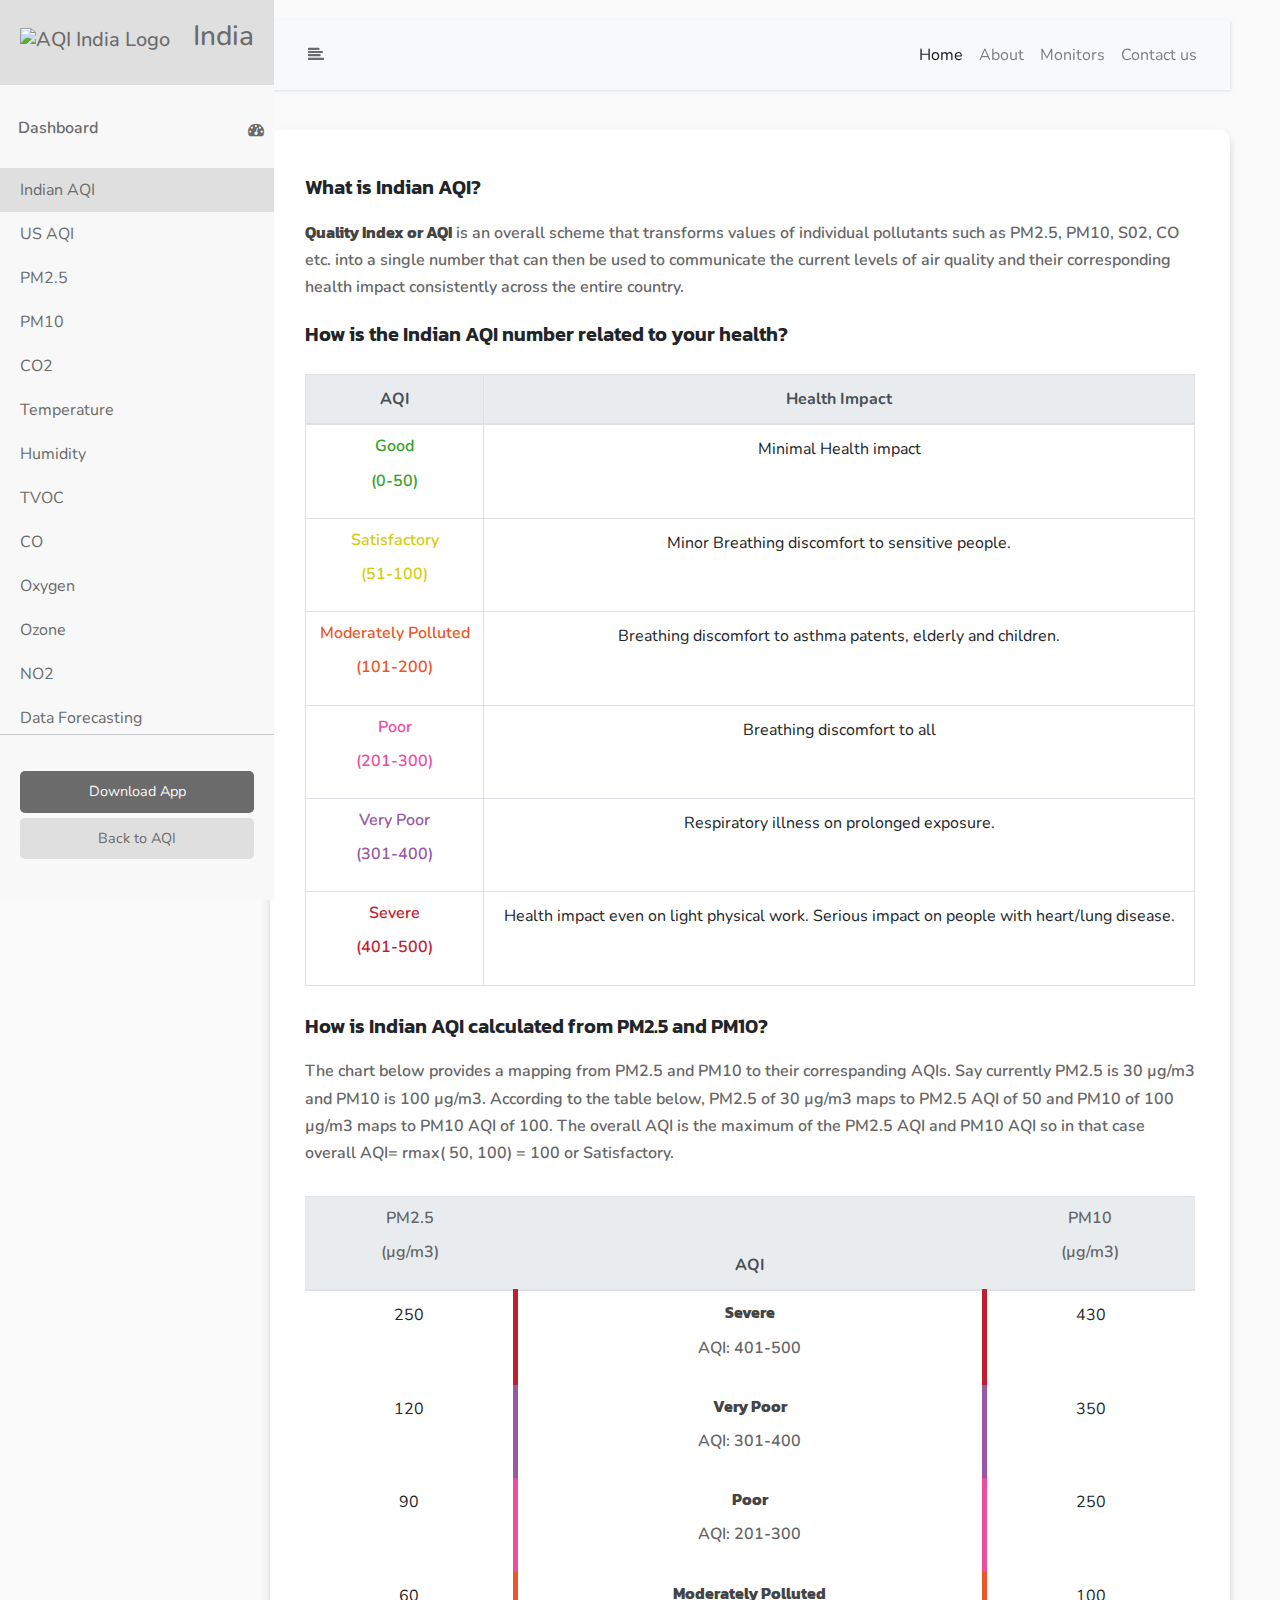
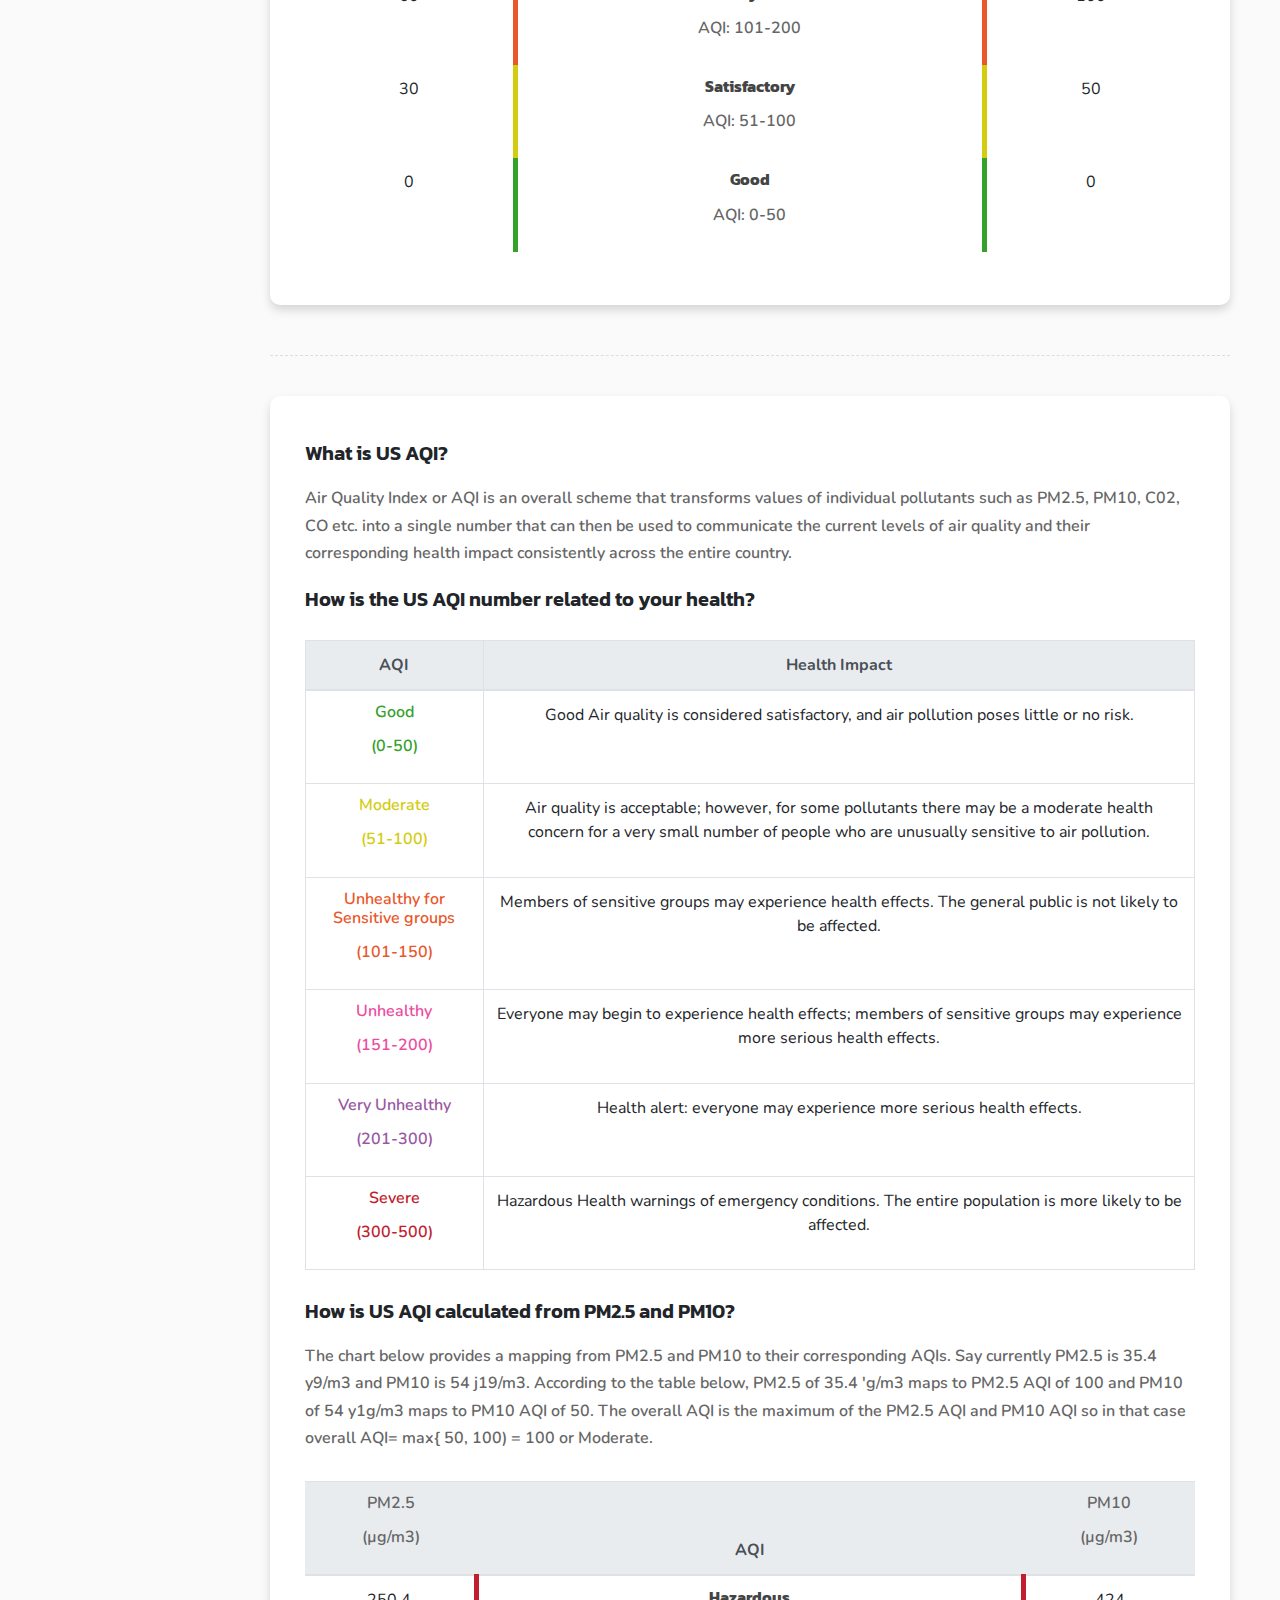
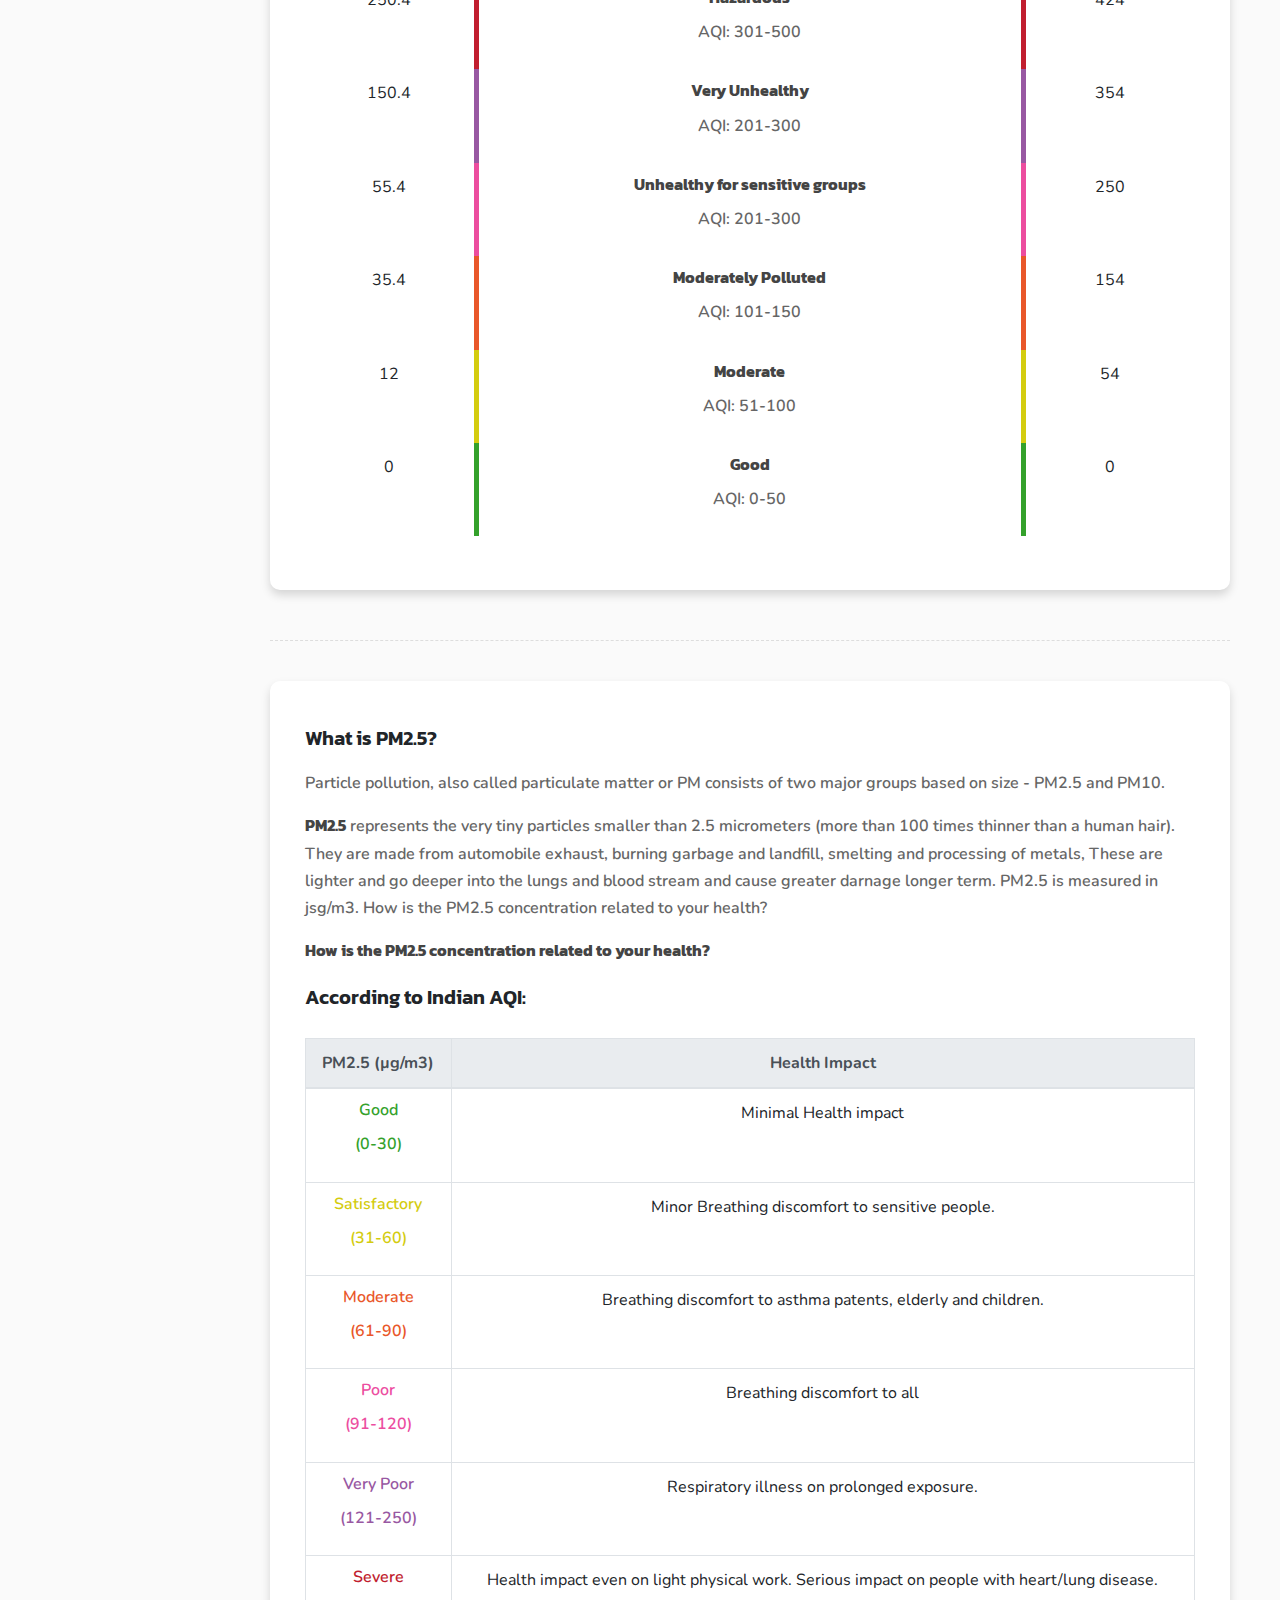
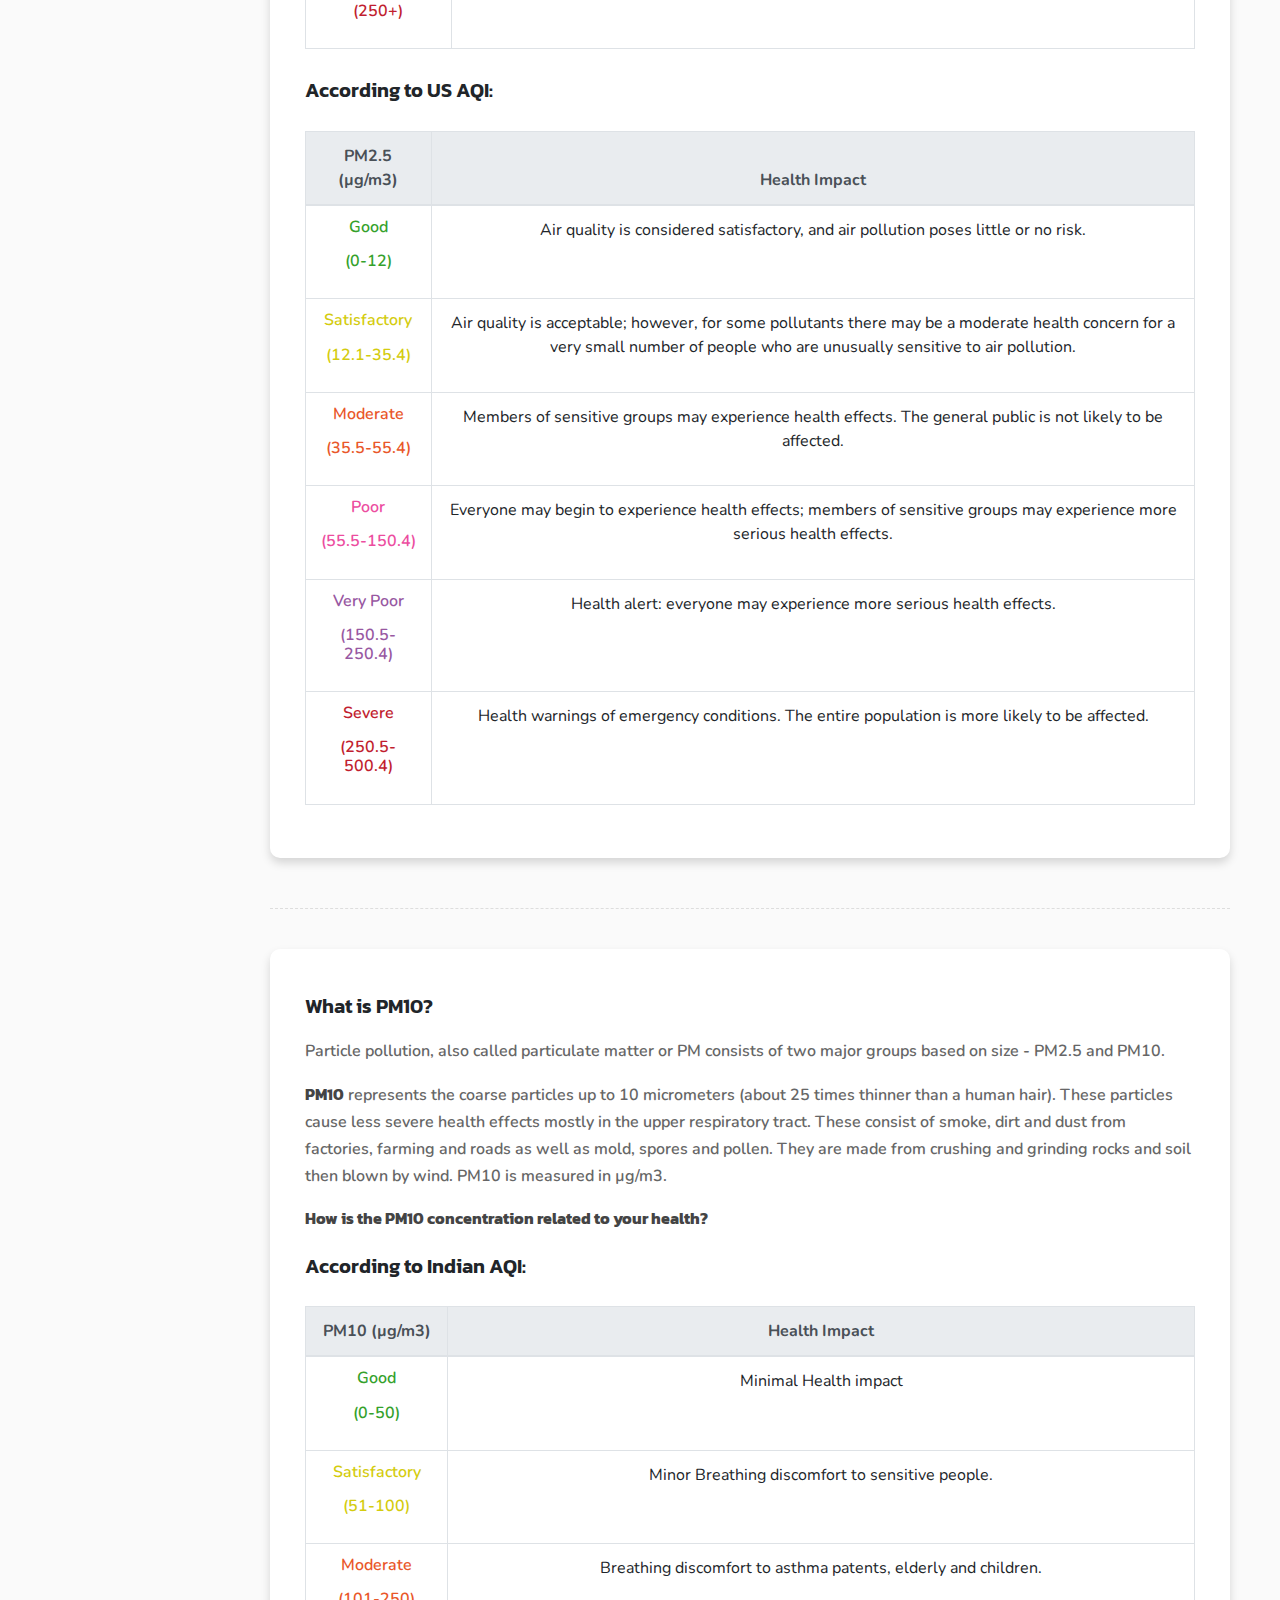
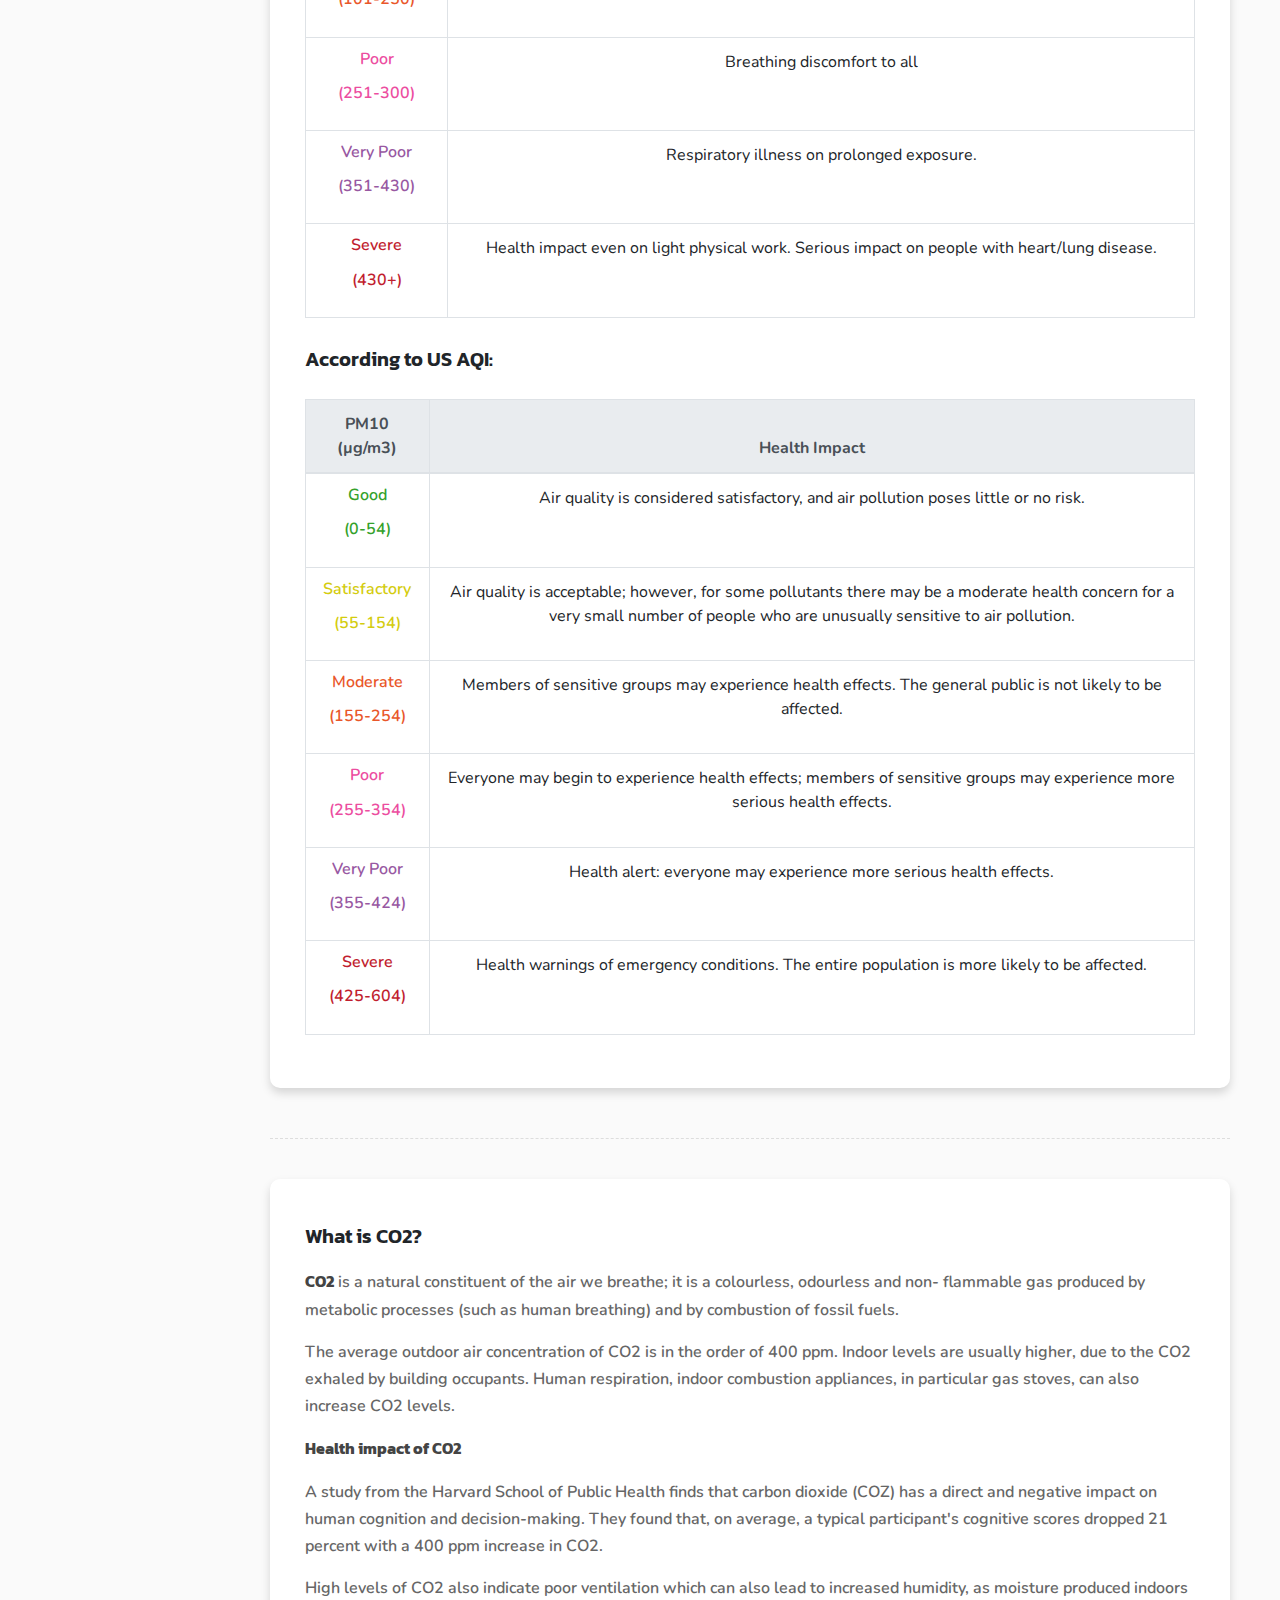
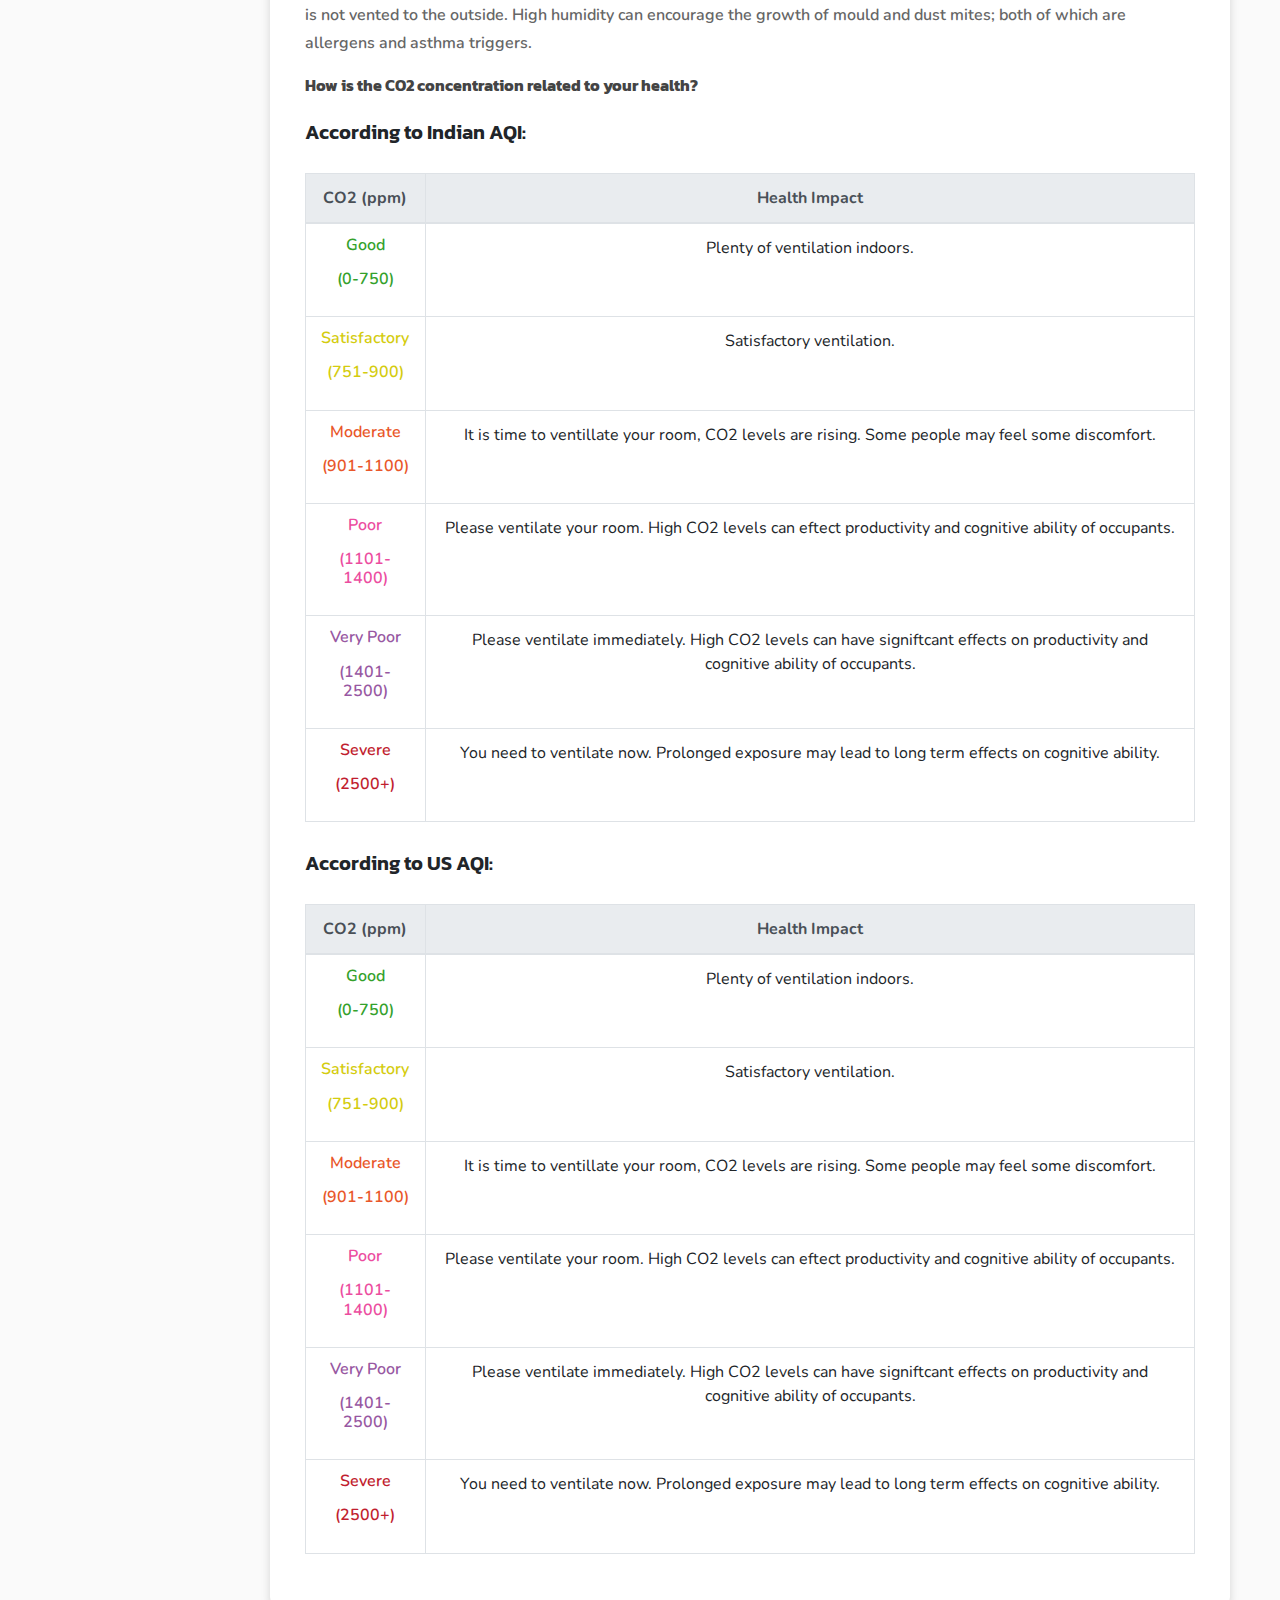
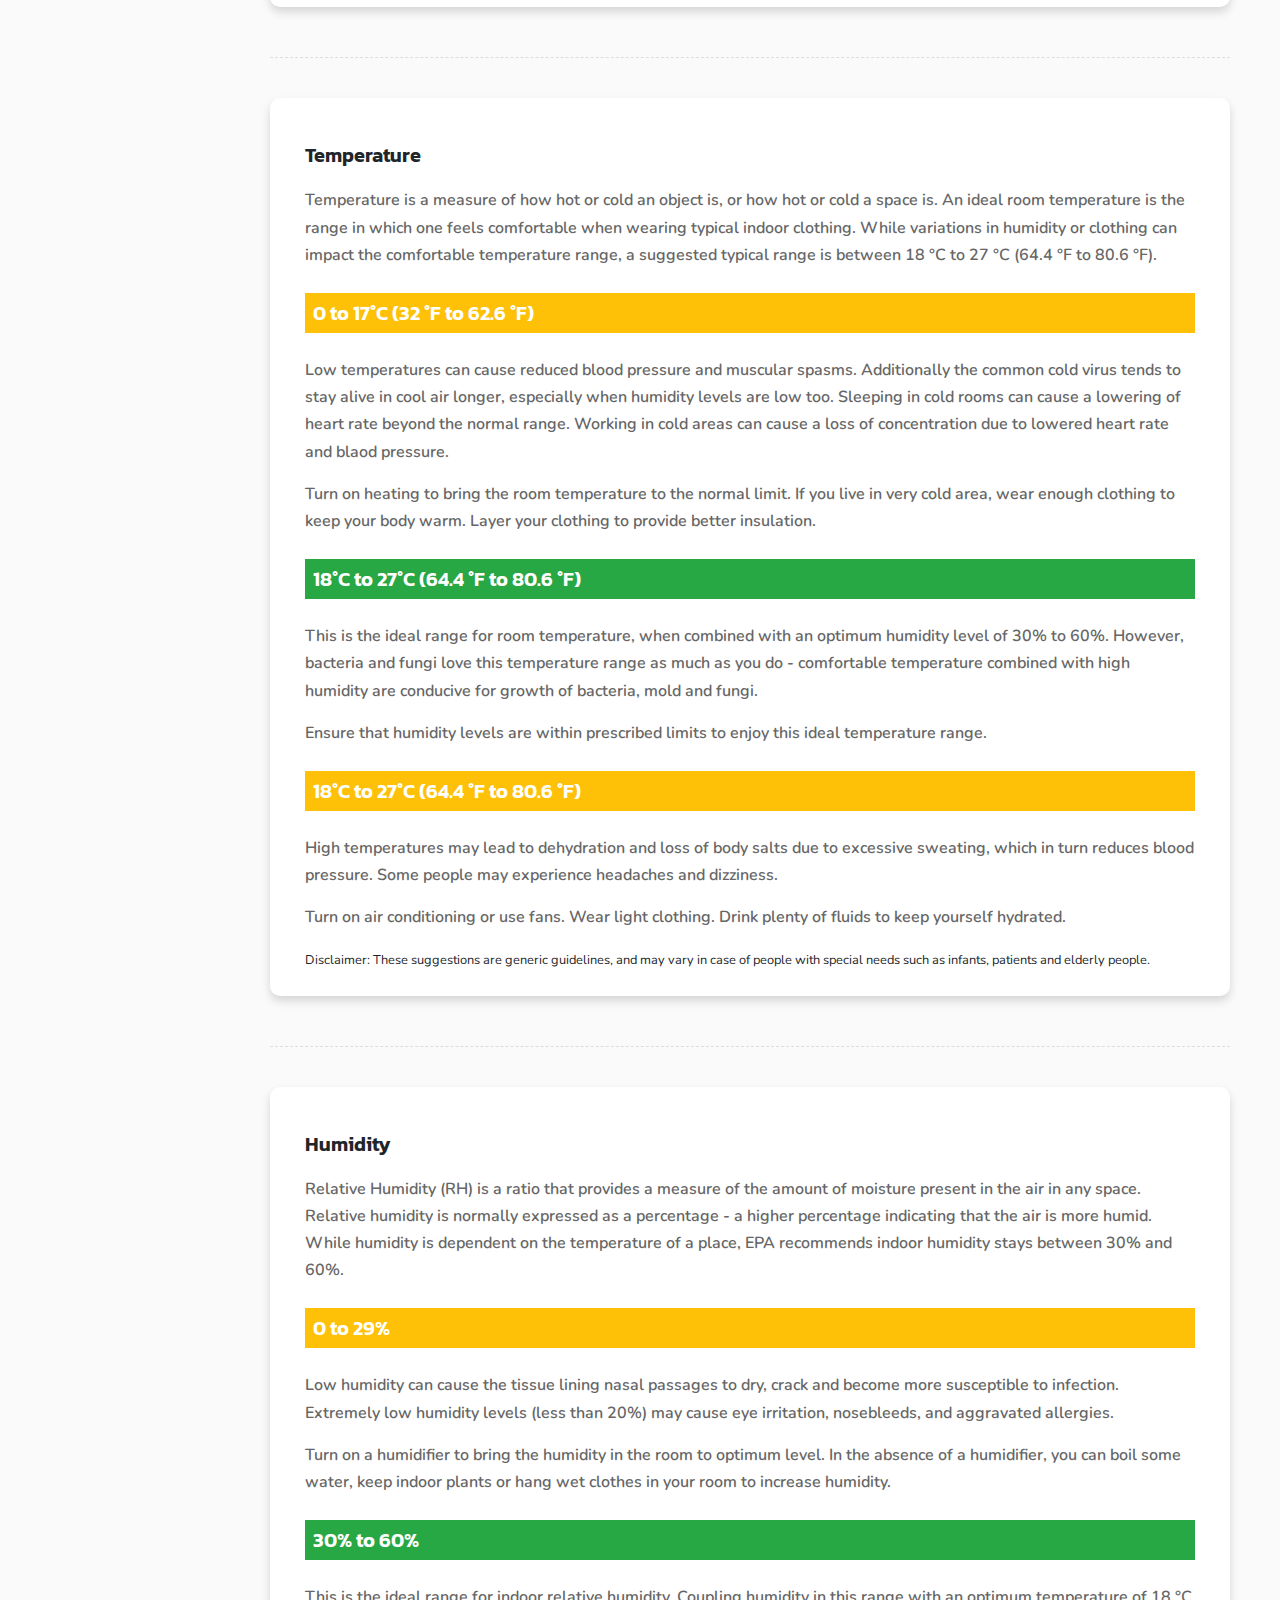
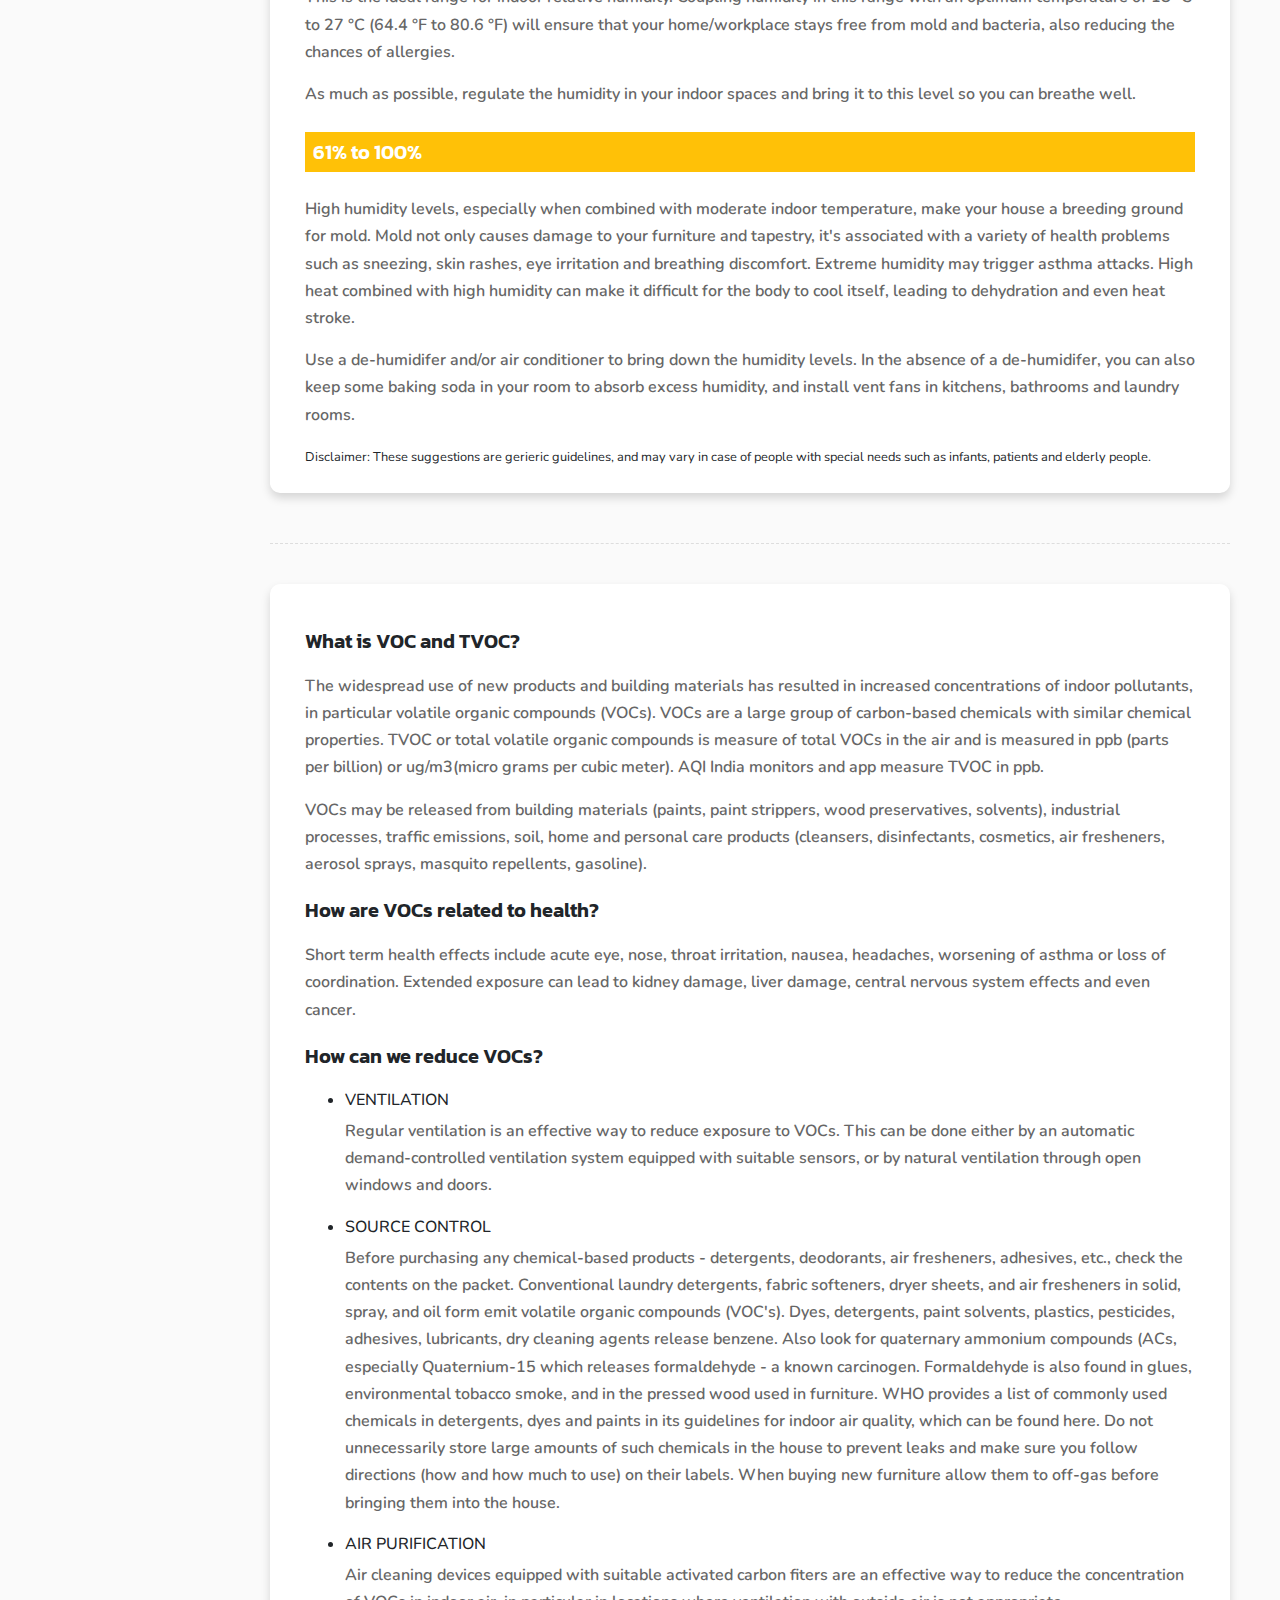
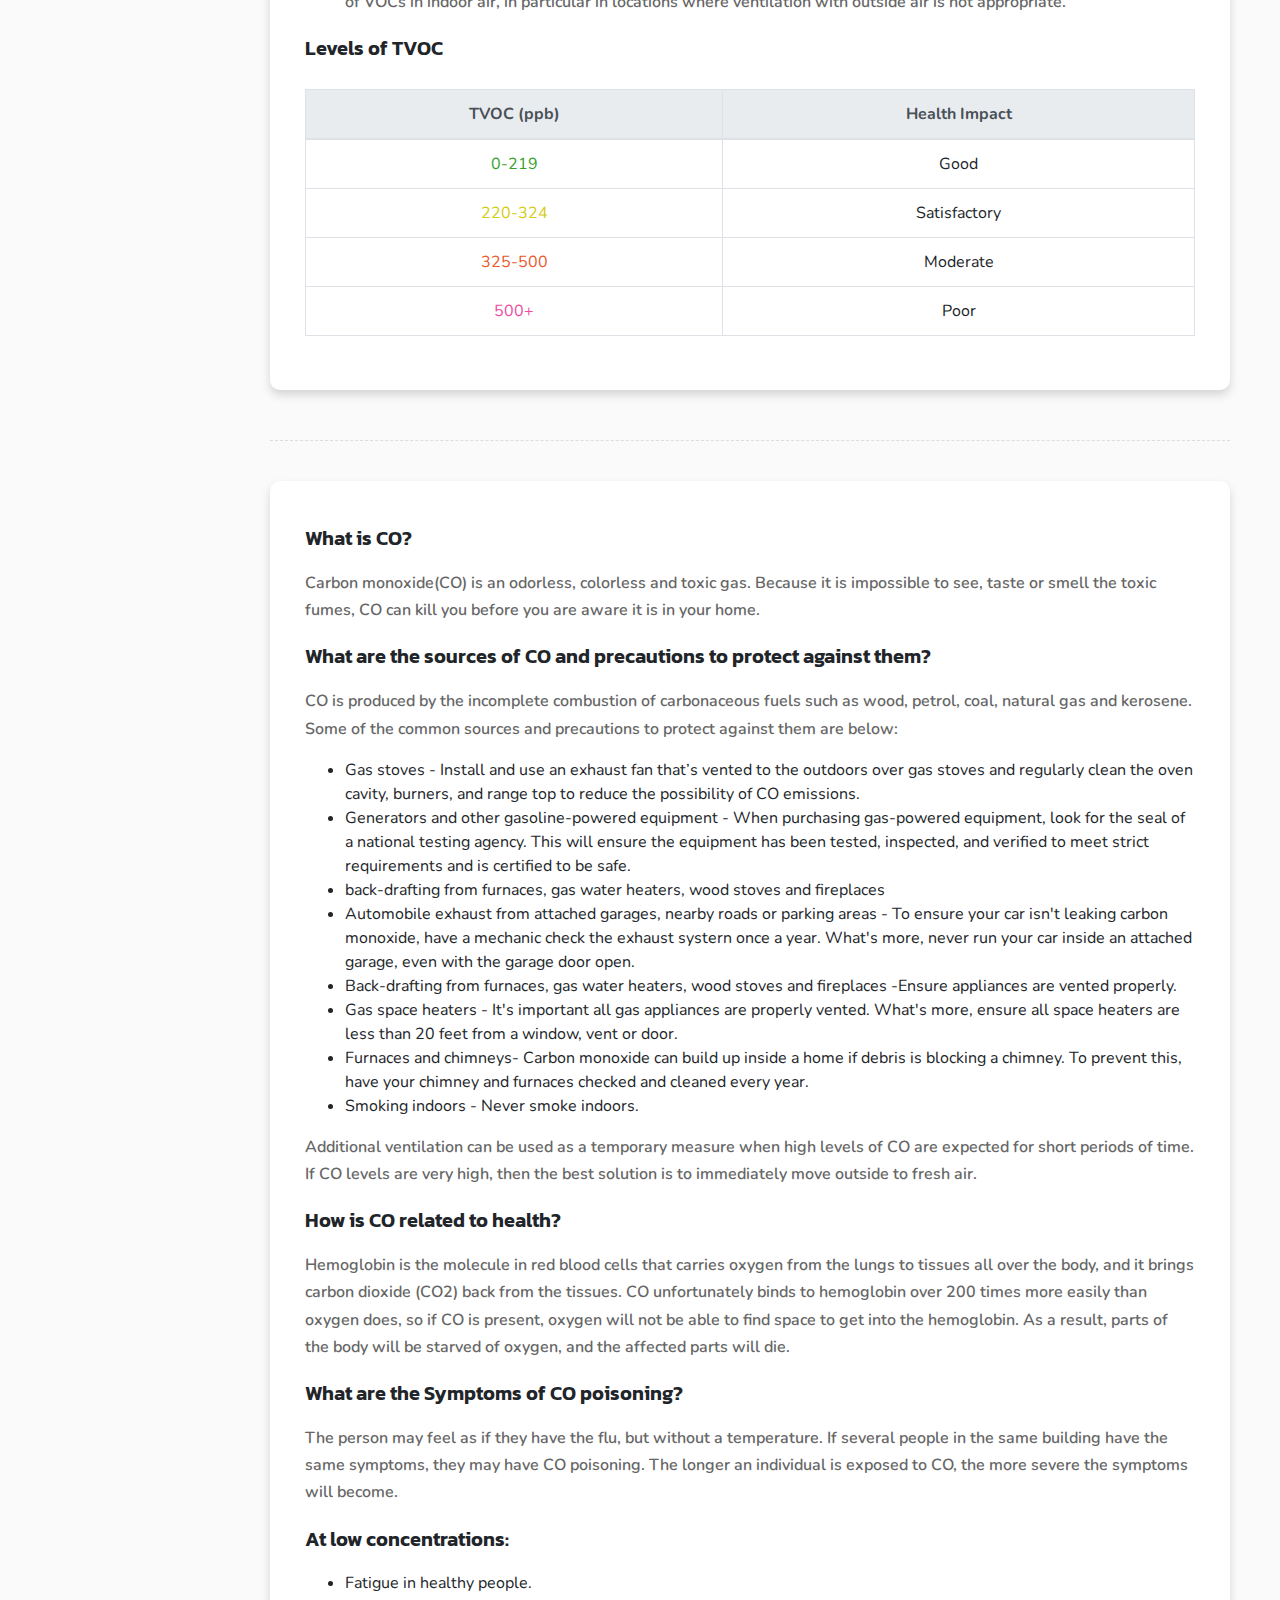
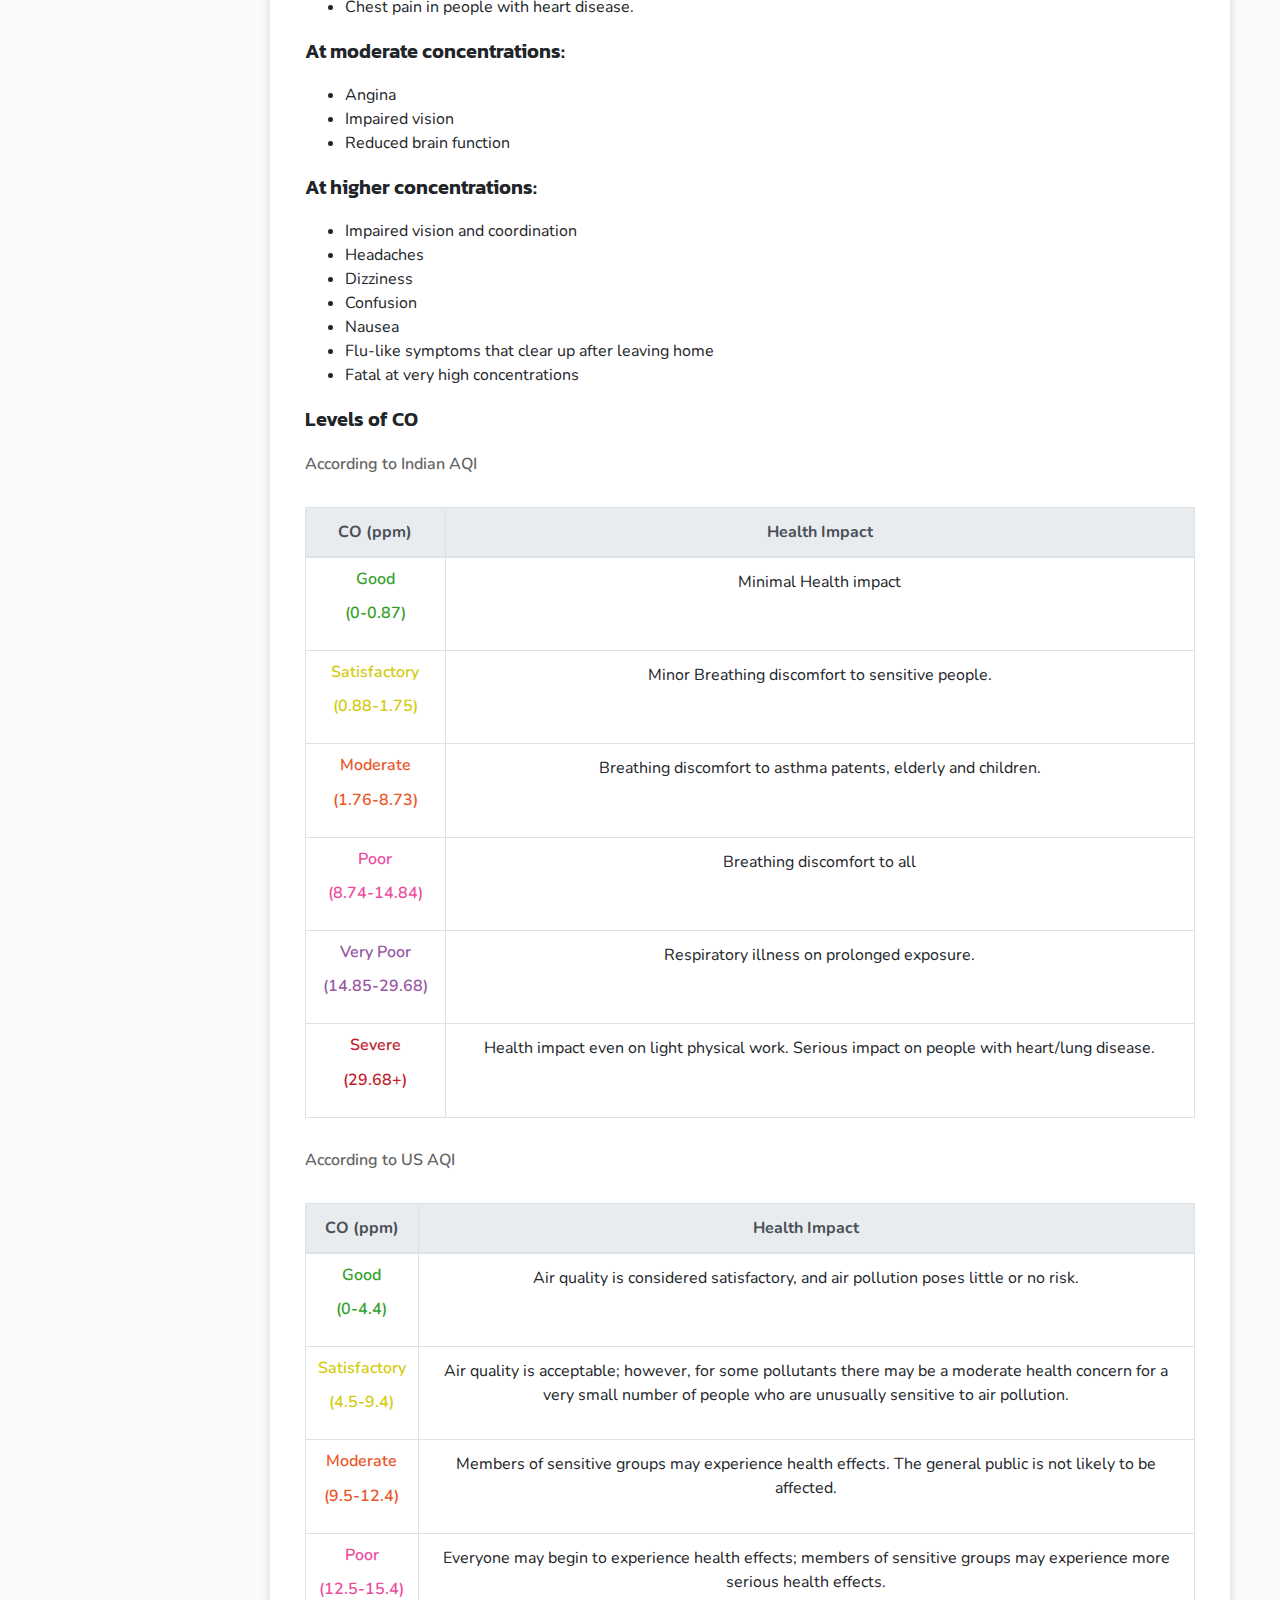
==== aqi-india-parameter-ranges/index.html @ 3028c1aa "no message" ====
<!DOCTYPE html>
<html lang="en">
  <head>
    <meta charset="UTF-8" />
    <meta name="viewport" content="width=device-width, initial-scale=1.0" />
    <meta http-equiv="X-UA-Compatible" content="IE=edge" />
    <link rel="Company favicon" href="favicon.ico" type="image/x-icon" />
    <title>AQI India</title>

    <!-- bootstrap css -->
    <link
      rel="stylesheet"
      href="https://stackpath.bootstrapcdn.com/bootstrap/4.4.1/css/bootstrap.min.css"
      integrity="sha384-Vkoo8x4CGsO3+Hhxv8T/Q5PaXtkKtu6ug5TOeNV6gBiFeWPGFN9MuhOf23Q9Ifjh"
      crossorigin="anonymous"
    />
    <link
      rel="stylesheet"
      href="https://cdnjs.cloudflare.com/ajax/libs/font-awesome/4.7.0/css/font-awesome.min.css"
    />
    <link rel="stylesheet" href="assets/sass/style.css" />
  </head>

  <body>
    <section id="global" class="pusher">
      <div class="wrapper">
        <!-- Sidebar  -->

        <div class="sidebar-main">
          <nav id="sidebar">
            <div class="sidebar-header">
              <h3>
                <a class="navbar-brand" href="https://www.aqi.in/">
                  <img
                    src="https://www.aqi.in/assets/images/aqi-logo.png"
                    title="AQI India Logo"
                    alt="AQI India Logo"
                    width="63px"
                  />
                </a>
                India
                <a href="javascript:void(0)" id="hideShow"
                  ><i class="fa fa-chevron-circle-left" aria-hidden="true"></i
                ></a>
              </h3>
            </div>

            <ul class="list-unstyled components" id="scroll">
              <p>
                &nbsp; Dashboard
                <i class="fa fa-tachometer" aria-hidden="true" id="blink"></i>
              </p>
              <li class="active"><a href="#indian-aqi">Indian AQI</a></li>
              <li><a href="#us-aqi">US AQI</a></li>
              <li><a href="#pm2-5">PM2.5</a></li>
              <li><a href="#pm10">PM10</a></li>
              <li><a href="#co2">CO2</a></li>
              <li><a href="#temperature">Temperature</a></li>
              <li><a href="#humidity">Humidity</a></li>
              <li><a href="#tvoc">TVOC</a></li>
              <li><a href="#co">CO</a></li>
              <li><a href="#oxygen">Oxygen</a></li>
              <li><a href="#ozone">Ozone</a></li>
              <li><a href="#no2">NO2</a></li>
              <li><a href="#forecasting">Data Forecasting</a></li>
            </ul>

            <ul class="list-unstyled CTAs">
              <li>
                <a href="https://pranaair.com" class="download">Download App</a>
              </li>
              <li>
                <a href="https://aqi.in" class="article">Back to AQI</a>
              </li>
            </ul>
          </nav>
        </div>

        <!-- Page Content  -->
        <div id="content">
          <nav class="navbar navbar-expand-lg navbar-light bg-light">
            <div class="container-fluid">
              <button
                type="button"
                id="sidebarCollapse"
                class="btn text-sidebar bg-turbo-yellow"
              >
                <i class="fa fa-align-left"></i>
                <span></span>
              </button>
              <button
                class="btn btn-dark d-inline-block d-lg-none ml-auto"
                type="button"
                data-toggle="collapse"
                data-target="#navbarSupportedContent"
                aria-controls="navbarSupportedContent"
                aria-expanded="false"
                aria-label="Toggle navigation"
              >
                <i class="fa fa-align-justify"></i>
              </button>

              <div class="collapse navbar-collapse" id="navbarSupportedContent">
                <ul class="nav navbar-nav ml-auto">
                  <li class="nav-item active">
                    <a class="nav-link" href="#">Home</a>
                  </li>
                  <li class="nav-item">
                    <a class="nav-link" href="#">About</a>
                  </li>
                  <li class="nav-item">
                    <a class="nav-link" href="#">Monitors</a>
                  </li>
                  <li class="nav-item">
                    <a class="nav-link" href="#">Contact us</a>
                  </li>
                </ul>
              </div>
            </div>
          </nav>
          <!-- Indian AQI -->
          <div class="line" id="indian-aqi"></div>
          <div class="indian-aqi">
            <h5>What is Indian AQI?</h5>
            <p>
              <strong>Quality Index or AQI</strong> is an overall scheme that
              transforms values of individual pollutants such as PM2.5, PM10,
              S02, CO etc. into a single number that can then be used to
              communicate the current levels of air quality and their
              corresponding health impact consistently across the entire
              country.
            </p>
            <h5>How is the Indian AQI number related to your health?</h5>
            <div class="table-responsive-md" id="aqi-table-IN">
              <table class="table table-bordered table-hover text-center">
                <thead class="thead-light">
                  <tr>
                    <th scope="col">AQI</th>
                    <th scope="col">Health Impact</th>
                  </tr>
                </thead>
                <tbody>
                  <tr>
                    <td>
                      <p>Good</p>
                      <p>(0-50)</p>
                    </td>
                    <td>Minimal Health impact</td>
                  </tr>
                  <tr>
                    <td>
                      <p>Satisfactory</p>
                      <p>(51-100)</p>
                    </td>
                    <td>Minor Breathing discomfort to sensitive people.</td>
                  </tr>
                  <tr>
                    <td>
                      <p>Moderately Polluted</p>
                      <p>(101-200)</p>
                    </td>
                    <td>
                      Breathing discomfort to asthma patents, elderly and
                      children.
                    </td>
                  </tr>
                  <tr>
                    <td>
                      <p>Poor</p>
                      <p>(201-300)</p>
                    </td>
                    <td>Breathing discomfort to all</td>
                  </tr>
                  <tr>
                    <td>
                      <p>Very Poor</p>
                      <p>(301-400)</p>
                    </td>
                    <td>Respiratory illness on prolonged exposure.</td>
                  </tr>
                  <tr>
                    <td>
                      <p>Severe</p>
                      <p>(401-500)</p>
                    </td>
                    <td>
                      Health impact even on light physical work. Serious impact
                      on people with heart/lung disease.
                    </td>
                  </tr>
                </tbody>
              </table>
              <!-- closing table wrapper -->
            </div>

            <h5>How is Indian AQI calculated from PM2.5 and PM10?</h5>
            <p>
              The chart below provides a mapping from PM2.5 and PM10 to their
              correspanding AQIs. Say currently PM2.5 is 30 µg/m3 and PM10 is
              100 µg/m3. According to the table below, PM2.5 of 30 µg/m3 maps to
              PM2.5 AQI of 50 and PM10 of 100 µg/m3 maps to PM10 AQI of 100. The
              overall AQI is the maximum of the PM2.5 AQI and PM10 AQI so in
              that case overall AQI= rmax( 50, 100) = 100 or Satisfactory.
            </p>
            <div class="table-responsive-md" id="aqi-pm10-compare">
              <table class="table table-hover text-center">
                <thead class="thead-light">
                  <tr>
                    <th scope="col">
                      <p>PM2.5</p>
                      <p>(µg/m3)</p>
                    </th>
                    <th scope="col">AQI</th>
                    <th scope="col">
                      <p>PM10</p>
                      <p>(µg/m3)</p>
                    </th>
                  </tr>
                </thead>
                <tbody>
                  <tr>
                    <td>250</td>
                    <td>
                      <p><strong>Severe</strong></p>
                      <p>AQI: 401-500</p>
                    </td>
                    <td>430</td>
                  </tr>
                  <tr>
                    <td>120</td>
                    <td>
                      <p><strong>Very Poor</strong></p>
                      <p>AQI: 301-400</p>
                    </td>
                    <td>350</td>
                  </tr>
                  <tr>
                    <td>90</td>
                    <td>
                      <p><strong>Poor</strong></p>
                      <p>AQI: 201-300</p>
                    </td>
                    <td>250</td>
                  </tr>
                  <tr>
                    <td>60</td>
                    <td>
                      <p><strong>Moderately Polluted</strong></p>
                      <p>AQI: 101-200</p>
                    </td>
                    <td>100</td>
                  </tr>
                  <tr>
                    <td>30</td>
                    <td>
                      <p><strong>Satisfactory</strong></p>
                      <p>AQI: 51-100</p>
                    </td>
                    <td>50</td>
                  </tr>
                  <tr>
                    <td>0</td>
                    <td>
                      <p><strong>Good</strong></p>
                      <p>AQI: 0-50</p>
                    </td>
                    <td>0</td>
                  </tr>
                </tbody>
              </table>
              <!-- closing table wrapper -->
            </div>
          </div>
          <!--  US AQI -->
          <div class="line" id="us-aqi"></div>
          <div class="us-aqi">
            <h5>What is US AQI?</h5>
            <p>
              Air Quality Index or AQI is an overall scheme that transforms
              values of individual pollutants such as PM2.5, PM10, C02, CO etc.
              into a single number that can then be used to communicate the
              current levels of air quality and their corresponding health
              impact consistently across the entire country.
            </p>
            <h5>How is the US AQI number related to your health?</h5>
            <div class="table-responsive-md" id="aqi-table-IN">
              <table class="table table-bordered table-hover text-center">
                <thead class="thead-light">
                  <tr>
                    <th scope="col">AQI</th>
                    <th scope="col">Health Impact</th>
                  </tr>
                </thead>
                <tbody>
                  <tr>
                    <td>
                      <p>Good</p>
                      <p>(0-50)</p>
                    </td>
                    <td>
                      Good Air quality is considered satisfactory, and air
                      pollution poses little or no risk.
                    </td>
                  </tr>
                  <tr>
                    <td>
                      <p>Moderate</p>
                      <p>(51-100)</p>
                    </td>
                    <td>
                      Air quality is acceptable; however, for some pollutants
                      there may be a moderate health concern for a very small
                      number of people who are unusually sensitive to air
                      pollution.
                    </td>
                  </tr>
                  <tr>
                    <td>
                      <p>Unhealthy for Sensitive groups</p>
                      <p>(101-150)</p>
                    </td>
                    <td>
                      Members of sensitive groups may experience health effects.
                      The general public is not likely to be affected.
                    </td>
                  </tr>
                  <tr>
                    <td>
                      <p>Unhealthy</p>
                      <p>(151-200)</p>
                    </td>
                    <td>
                      Everyone may begin to experience health effects; members
                      of sensitive groups may experience more serious health
                      effects.
                    </td>
                  </tr>
                  <tr>
                    <td>
                      <p>Very Unhealthy</p>
                      <p>(201-300)</p>
                    </td>
                    <td>
                      Health alert: everyone may experience more serious health
                      effects.
                    </td>
                  </tr>
                  <tr>
                    <td>
                      <p>Severe</p>
                      <p>(300-500)</p>
                    </td>
                    <td>
                      Hazardous Health warnings of emergency conditions. The
                      entire population is more likely to be affected.
                    </td>
                  </tr>
                </tbody>
              </table>
              <!-- closing table wrapper -->
            </div>

            <h5>How is US AQI calculated from PM2.5 and PM10?</h5>
            <p>
              The chart below provides a mapping from PM2.5 and PM10 to their
              corresponding AQIs. Say currently PM2.5 is 35.4 y9/m3 and PM10 is
              54 j19/m3. According to the table below, PM2.5 of 35.4 'g/m3 maps
              to PM2.5 AQI of 100 and PM10 of 54 y1g/m3 maps to PM10 AQI of 50.
              The overall AQI is the maximum of the PM2.5 AQI and PM10 AQI so in
              that case overall AQI= max{ 50, 100) = 100 or Moderate.
            </p>
            <div class="table-responsive-md" id="aqi-pm10-compare">
              <table class="table table-hover text-center">
                <thead class="thead-light">
                  <tr>
                    <th scope="col">
                      <p>PM2.5</p>
                      <p>(µg/m3)</p>
                    </th>
                    <th scope="col">AQI</th>
                    <th scope="col">
                      <p>PM10</p>
                      <p>(µg/m3)</p>
                    </th>
                  </tr>
                </thead>
                <tbody>
                  <tr>
                    <td>250.4</td>
                    <td>
                      <p><strong>Hazardous</strong></p>
                      <p>AQI: 301-500</p>
                    </td>
                    <td>424</td>
                  </tr>
                  <tr>
                    <td>150.4</td>
                    <td>
                      <p><strong>Very Unhealthy</strong></p>
                      <p>AQI: 201-300</p>
                    </td>
                    <td>354</td>
                  </tr>
                  <tr>
                    <td>55.4</td>
                    <td>
                      <p><strong>Unhealthy for sensitive groups</strong></p>
                      <p>AQI: 201-300</p>
                    </td>
                    <td>250</td>
                  </tr>
                  <tr>
                    <td>35.4</td>
                    <td>
                      <p><strong>Moderately Polluted</strong></p>
                      <p>AQI: 101-150</p>
                    </td>
                    <td>154</td>
                  </tr>
                  <tr>
                    <td>12</td>
                    <td>
                      <p><strong>Moderate</strong></p>
                      <p>AQI: 51-100</p>
                    </td>
                    <td>54</td>
                  </tr>
                  <tr>
                    <td>0</td>
                    <td>
                      <p><strong>Good</strong></p>
                      <p>AQI: 0-50</p>
                    </td>
                    <td>0</td>
                  </tr>
                </tbody>
              </table>
              <!-- closing table wrapper -->
            </div>
          </div>
          <!-- PM2.5 -->
          <div class="line" id="pm2-5"></div>
          <div class="pm2-5">
            <h5>What is PM2.5?</h5>
            <p>
              Particle pollution, also called particulate matter or PM consists
              of two major groups based on size - PM2.5 and PM10.
            </p>
            <p>
              <strong> PM2.5</strong> represents the very tiny particles smaller
              than 2.5 micrometers (more than 100 times thinner than a human
              hair). They are made from automobile exhaust, burning garbage and
              landfill, smelting and processing of metals, These are lighter and
              go deeper into the lungs and blood stream and cause greater
              darnage longer term. PM2.5 is measured in jsg/m3. How is the PM2.5
              concentration related to your health?
            </p>
            <p>
              <strong
                >How is the PM2.5 concentration related to your health?</strong
              >
            </p>
            <h5>According to Indian AQI:</h5>
            <div class="table-responsive-md" id="aqi-table-IN">
              <table class="table table-bordered table-hover text-center">
                <thead class="thead-light">
                  <tr>
                    <th scope="col">PM2.5 (µg/m3)</th>
                    <th scope="col">Health Impact</th>
                  </tr>
                </thead>
                <tbody>
                  <tr>
                    <td>
                      <p>Good</p>
                      <p>(0-30)</p>
                    </td>
                    <td>Minimal Health impact</td>
                  </tr>
                  <tr>
                    <td>
                      <p>Satisfactory</p>
                      <p>(31-60)</p>
                    </td>
                    <td>Minor Breathing discomfort to sensitive people.</td>
                  </tr>
                  <tr>
                    <td>
                      <p>Moderate</p>
                      <p>(61-90)</p>
                    </td>
                    <td>
                      Breathing discomfort to asthma patents, elderly and
                      children.
                    </td>
                  </tr>
                  <tr>
                    <td>
                      <p>Poor</p>
                      <p>(91-120)</p>
                    </td>
                    <td>Breathing discomfort to all</td>
                  </tr>
                  <tr>
                    <td>
                      <p>Very Poor</p>
                      <p>(121-250)</p>
                    </td>
                    <td>Respiratory illness on prolonged exposure.</td>
                  </tr>
                  <tr>
                    <td>
                      <p>Severe</p>
                      <p>(250+)</p>
                    </td>
                    <td>
                      Health impact even on light physical work. Serious impact
                      on people with heart/lung disease.
                    </td>
                  </tr>
                </tbody>
              </table>
              <!-- closing table wrapper -->
            </div>

            <h5>According to US AQI:</h5>
            <div class="table-responsive-md" id="aqi-table-US">
              <table class="table table-bordered table-hover text-center">
                <thead class="thead-light">
                  <tr>
                    <th scope="col">PM2.5 (µg/m3)</th>
                    <th scope="col">Health Impact</th>
                  </tr>
                </thead>
                <tbody>
                  <tr>
                    <td>
                      <p>Good</p>
                      <p>(0-12)</p>
                    </td>
                    <td>
                      Air quality is considered satisfactory, and air pollution
                      poses little or no risk.
                    </td>
                  </tr>
                  <tr>
                    <td>
                      <p>Satisfactory</p>
                      <p>(12.1-35.4)</p>
                    </td>
                    <td>
                      Air quality is acceptable; however, for some pollutants
                      there may be a moderate health concern for a very small
                      number of people who are unusually sensitive to air
                      pollution.
                    </td>
                  </tr>
                  <tr>
                    <td>
                      <p>Moderate</p>
                      <p>(35.5-55.4)</p>
                    </td>
                    <td>
                      Members of sensitive groups may experience health effects.
                      The general public is not likely to be affected.
                    </td>
                  </tr>
                  <tr>
                    <td>
                      <p>Poor</p>
                      <p>(55.5-150.4)</p>
                    </td>
                    <td>
                      Everyone may begin to experience health effects; members
                      of sensitive groups may experience more serious health
                      effects.
                    </td>
                  </tr>
                  <tr>
                    <td>
                      <p>Very Poor</p>
                      <p>(150.5-250.4)</p>
                    </td>
                    <td>
                      Health alert: everyone may experience more serious health
                      effects.
                    </td>
                  </tr>
                  <tr>
                    <td>
                      <p>Severe</p>
                      <p>(250.5-500.4)</p>
                    </td>
                    <td>
                      Health warnings of emergency conditions. The entire
                      population is more likely to be affected.
                    </td>
                  </tr>
                </tbody>
              </table>
              <!-- closing table wrapper -->
            </div>
          </div>
          <!-- PM10 -->
          <div class="line" id="pm10"></div>
          <div class="pm10">
            <h5>What is PM10?</h5>
            <p>
              Particle pollution, also called particulate matter or PM consists
              of two major groups based on size - PM2.5 and PM10.
            </p>
            <p>
              <strong> PM10</strong> represents the coarse particles up to 10
              micrometers (about 25 times thinner than a human hair). These
              particles cause less severe health effects mostly in the upper
              respiratory tract. These consist of smoke, dirt and dust from
              factories, farming and roads as well as mold, spores and pollen.
              They are made from crushing and grinding rocks and soil then blown
              by wind. PM10 is measured in µg/m3.
            </p>
            <p>
              <strong
                >How is the PM10 concentration related to your health?</strong
              >
            </p>
            <h5>According to Indian AQI:</h5>
            <div class="table-responsive-md" id="aqi-table-IN">
              <table class="table table-bordered table-hover text-center">
                <thead class="thead-light">
                  <tr>
                    <th scope="col">PM10 (µg/m3)</th>
                    <th scope="col">Health Impact</th>
                  </tr>
                </thead>
                <tbody>
                  <tr>
                    <td>
                      <p>Good</p>
                      <p>(0-50)</p>
                    </td>
                    <td>Minimal Health impact</td>
                  </tr>
                  <tr>
                    <td>
                      <p>Satisfactory</p>
                      <p>(51-100)</p>
                    </td>
                    <td>Minor Breathing discomfort to sensitive people.</td>
                  </tr>
                  <tr>
                    <td>
                      <p>Moderate</p>
                      <p>(101-250)</p>
                    </td>
                    <td>
                      Breathing discomfort to asthma patents, elderly and
                      children.
                    </td>
                  </tr>
                  <tr>
                    <td>
                      <p>Poor</p>
                      <p>(251-300)</p>
                    </td>
                    <td>Breathing discomfort to all</td>
                  </tr>
                  <tr>
                    <td>
                      <p>Very Poor</p>
                      <p>(351-430)</p>
                    </td>
                    <td>Respiratory illness on prolonged exposure.</td>
                  </tr>
                  <tr>
                    <td>
                      <p>Severe</p>
                      <p>(430+)</p>
                    </td>
                    <td>
                      Health impact even on light physical work. Serious impact
                      on people with heart/lung disease.
                    </td>
                  </tr>
                </tbody>
              </table>
              <!-- closing table wrapper -->
            </div>

            <h5>According to US AQI:</h5>
            <div class="table-responsive-md" id="aqi-table-US">
              <table class="table table-bordered table-hover text-center">
                <thead class="thead-light">
                  <tr>
                    <th scope="col">PM10 (µg/m3)</th>
                    <th scope="col">Health Impact</th>
                  </tr>
                </thead>
                <tbody>
                  <tr>
                    <td>
                      <p>Good</p>
                      <p>(0-54)</p>
                    </td>
                    <td>
                      Air quality is considered satisfactory, and air pollution
                      poses little or no risk.
                    </td>
                  </tr>
                  <tr>
                    <td>
                      <p>Satisfactory</p>
                      <p>(55-154)</p>
                    </td>
                    <td>
                      Air quality is acceptable; however, for some pollutants
                      there may be a moderate health concern for a very small
                      number of people who are unusually sensitive to air
                      pollution.
                    </td>
                  </tr>
                  <tr>
                    <td>
                      <p>Moderate</p>
                      <p>(155-254)</p>
                    </td>
                    <td>
                      Members of sensitive groups may experience health effects.
                      The general public is not likely to be affected.
                    </td>
                  </tr>
                  <tr>
                    <td>
                      <p>Poor</p>
                      <p>(255-354)</p>
                    </td>
                    <td>
                      Everyone may begin to experience health effects; members
                      of sensitive groups may experience more serious health
                      effects.
                    </td>
                  </tr>
                  <tr>
                    <td>
                      <p>Very Poor</p>
                      <p>(355-424)</p>
                    </td>
                    <td>
                      Health alert: everyone may experience more serious health
                      effects.
                    </td>
                  </tr>
                  <tr>
                    <td>
                      <p>Severe</p>
                      <p>(425-604)</p>
                    </td>
                    <td>
                      Health warnings of emergency conditions. The entire
                      population is more likely to be affected.
                    </td>
                  </tr>
                </tbody>
              </table>
              <!-- closing table wrapper -->
            </div>
          </div>
          <!-- CO2 -->
          <div class="line" id="co2"></div>
          <div class="co2">
            <h5>What is CO2?</h5>
            <p>
              <strong>CO2</strong> is a natural constituent of the air we
              breathe; it is a colourless, odourless and non- flammable gas
              produced by metabolic processes (such as human breathing) and by
              combustion of fossil fuels.
            </p>
            <p>
              The average outdoor air concentration of CO2 is in the order of
              400 ppm. Indoor levels are usually higher, due to the CO2 exhaled
              by building occupants. Human respiration, indoor combustion
              appliances, in particular gas stoves, can also increase CO2
              levels.
            </p>

            <p><strong>Health impact of CO2</strong></p>
            <p>
              A study from the Harvard School of Public Health finds that carbon
              dioxide (COZ) has a direct and negative impact on human cognition
              and decision-making. They found that, on average, a typical
              participant's cognitive scores dropped 21 percent with a 400 ppm
              increase in CO2.
            </p>
            <p>
              High levels of CO2 also indicate poor ventilation which can also
              lead to increased humidity, as moisture produced indoors is not
              vented to the outside. High humidity can encourage the growth of
              mould and dust mites; both of which are allergens and asthma
              triggers.
            </p>
            <p>
              <strong
                >How is the CO2 concentration related to your health?</strong
              >
            </p>
            <h5>According to Indian AQI:</h5>
            <div class="table-responsive-md" id="aqi-table-IN">
              <table class="table table-bordered table-hover text-center">
                <thead class="thead-light">
                  <tr>
                    <th scope="col">CO2 (ppm)</th>
                    <th scope="col">Health Impact</th>
                  </tr>
                </thead>
                <tbody>
                  <tr>
                    <td>
                      <p>Good</p>
                      <p>(0-750)</p>
                    </td>
                    <td>Plenty of ventilation indoors.</td>
                  </tr>
                  <tr>
                    <td>
                      <p>Satisfactory</p>
                      <p>(751-900)</p>
                    </td>
                    <td>Satisfactory ventilation.</td>
                  </tr>
                  <tr>
                    <td>
                      <p>Moderate</p>
                      <p>(901-1100)</p>
                    </td>
                    <td>
                      It is time to ventillate your room, CO2 levels are rising.
                      Some people may feel some discomfort.
                    </td>
                  </tr>
                  <tr>
                    <td>
                      <p>Poor</p>
                      <p>(1101-1400)</p>
                    </td>
                    <td>
                      Please ventilate your room. High CO2 levels can eftect
                      productivity and cognitive ability of occupants.
                    </td>
                  </tr>
                  <tr>
                    <td>
                      <p>Very Poor</p>
                      <p>(1401-2500)</p>
                    </td>
                    <td>
                      Please ventilate immediately. High CO2 levels can have
                      signiftcant effects on productivity and cognitive ability
                      of occupants.
                    </td>
                  </tr>
                  <tr>
                    <td>
                      <p>Severe</p>
                      <p>(2500+)</p>
                    </td>
                    <td>
                      You need to ventilate now. Prolonged exposure may lead to
                      long term effects on cognitive ability.
                    </td>
                  </tr>
                </tbody>
              </table>
              <!-- closing table wrapper -->
            </div>

            <h5>According to US AQI:</h5>
            <div class="table-responsive-md" id="aqi-table-US">
              <table class="table table-bordered table-hover text-center">
                <thead class="thead-light">
                  <tr>
                    <th scope="col">CO2 (ppm)</th>
                    <th scope="col">Health Impact</th>
                  </tr>
                </thead>
                <tbody>
                  <tr>
                    <td>
                      <p>Good</p>
                      <p>(0-750)</p>
                    </td>
                    <td>Plenty of ventilation indoors.</td>
                  </tr>
                  <tr>
                    <td>
                      <p>Satisfactory</p>
                      <p>(751-900)</p>
                    </td>
                    <td>Satisfactory ventilation.</td>
                  </tr>
                  <tr>
                    <td>
                      <p>Moderate</p>
                      <p>(901-1100)</p>
                    </td>
                    <td>
                      It is time to ventillate your room, CO2 levels are rising.
                      Some people may feel some discomfort.
                    </td>
                  </tr>
                  <tr>
                    <td>
                      <p>Poor</p>
                      <p>(1101-1400)</p>
                    </td>
                    <td>
                      Please ventilate your room. High CO2 levels can eftect
                      productivity and cognitive ability of occupants.
                    </td>
                  </tr>
                  <tr>
                    <td>
                      <p>Very Poor</p>
                      <p>(1401-2500)</p>
                    </td>
                    <td>
                      Please ventilate immediately. High CO2 levels can have
                      signiftcant effects on productivity and cognitive ability
                      of occupants.
                    </td>
                  </tr>
                  <tr>
                    <td>
                      <p>Severe</p>
                      <p>(2500+)</p>
                    </td>
                    <td>
                      You need to ventilate now. Prolonged exposure may lead to
                      long term effects on cognitive ability.
                    </td>
                  </tr>
                </tbody>
              </table>
              <!-- closing table wrapper -->
            </div>
          </div>
          <!-- Temperature -->
          <div class="line" id="temperature"></div>
          <div class="temprature">
            <h5>Temperature</h5>
            <p>
              Temperature is a measure of how hot or cold an object is, or how
              hot or cold a space is. An ideal room temperature is the range in
              which one feels comfortable when wearing typical indoor clothing.
              While variations in humidity or clothing can impact the
              comfortable temperature range, a suggested typical range is
              between 18 °C to 27 °C (64.4 °F to 80.6 °F).
            </p>

            <h5 class="bg-warning p-2 mt-4 mb-4 text-white">
              0 to 17°C (32 °F to 62.6 °F)
            </h5>

            <p>
              Low temperatures can cause reduced blood pressure and muscular
              spasms. Additionally the common cold virus tends to stay alive in
              cool air longer, especially when humidity levels are low too.
              Sleeping in cold rooms can cause a lowering of heart rate beyond
              the normal range. Working in cold areas can cause a loss of
              concentration due to lowered heart rate and blaod pressure.
            </p>

            <p>
              Turn on heating to bring the room temperature to the normal limit.
              If you live in very cold area, wear enough clothing to keep your
              body warm. Layer your clothing to provide better insulation.
            </p>
            <h5 class="bg-success p-2 mt-4 mb-4 text-white">
              18°C to 27°C (64.4 °F to 80.6 °F)
            </h5>

            <p>
              This is the ideal range for room temperature, when combined with
              an optimum humidity level of 30% to 60%. However, bacteria and
              fungi love this temperature range as much as you do - comfortable
              temperature combined with high humidity are conducive for growth
              of bacteria, mold and fungi.
            </p>

            <p>
              Ensure that humidity levels are within prescribed limits to enjoy
              this ideal temperature range.
            </p>

            <h5 class="bg-warning p-2 mt-4 mb-4 text-white">
              18°C to 27°C (64.4 °F to 80.6 °F)
            </h5>
            <p>
              High temperatures may lead to dehydration and loss of body salts
              due to excessive sweating, which in turn reduces blood pressure.
              Some people may experience headaches and dizziness.
            </p>
            <p>
              Turn on air conditioning or use fans. Wear light clothing. Drink
              plenty of fluids to keep yourself hydrated.
            </p>
            <small>
              Disclaimer: These suggestions are generic guidelines, and may vary
              in case of people with special needs such as infants, patients and
              elderly people.
            </small>
          </div>

          <!-- Humidity -->
          <div class="line" id="humidity"></div>
          <div class="humidity">
            <h5>Humidity</h5>
            <p>
              Relative Humidity (RH) is a ratio that provides a measure of the
              amount of moisture present in the air in any space. Relative
              humidity is normally expressed as a percentage - a higher
              percentage indicating that the air is more humid. While humidity
              is dependent on the temperature of a place, EPA recommends indoor
              humidity stays between 30% and 60%.
            </p>

            <h5 class="bg-warning p-2 mt-4 mb-4 text-white">0 to 29%</h5>

            <p>
              Low humidity can cause the tissue lining nasal passages to dry,
              crack and become more susceptible to infection. Extremely low
              humidity levels (less than 20%) may cause eye irritation,
              nosebleeds, and aggravated allergies.
            </p>

            <p>
              Turn on a humidifier to bring the humidity in the room to optimum
              level. In the absence of a humidifier, you can boil some water,
              keep indoor plants or hang wet clothes in your room to increase
              humidity.
            </p>
            <h5 class="bg-success p-2 mt-4 mb-4 text-white">30% to 60%</h5>

            <p>
              This is the ideal range for indoor relative humidity. Coupling
              humidity in this range with an optimum temperature of 18 °C to 27
              °C (64.4 °F to 80.6 °F) will ensure that your home/workplace stays
              free from mold and bacteria, also reducing the chances of
              allergies.
            </p>

            <p>
              As much as possible, regulate the humidity in your indoor spaces
              and bring it to this level so you can breathe well.
            </p>

            <h5 class="bg-warning p-2 mt-4 mb-4 text-white">61% to 100%</h5>
            <p>
              High humidity levels, especially when combined with moderate
              indoor temperature, make your house a breeding ground for mold.
              Mold not only causes damage to your furniture and tapestry, it's
              associated with a variety of health problems such as sneezing,
              skin rashes, eye irritation and breathing discomfort. Extreme
              humidity may trigger asthma attacks. High heat combined with high
              humidity can make it difficult for the body to cool itself,
              leading to dehydration and even heat stroke.
            </p>
            <p>
              Use a de-humidifer and/or air conditioner to bring down the
              humidity levels. In the absence of a de-humidifer, you can also
              keep some baking soda in your room to absorb excess humidity, and
              install vent fans in kitchens, bathrooms and laundry rooms.
            </p>
            <small>
              Disclaimer: These suggestions are gerieric guidelines, and may
              vary in case of people with special needs such as infants,
              patients and elderly people.
            </small>
          </div>
          <!-- TVOC -->
          <div class="line" id="tvoc"></div>
          <div class="tvoc">
            <h5>What is VOC and TVOC?</h5>
            <p>
              The widespread use of new products and building materials has
              resulted in increased concentrations of indoor pollutants, in
              particular volatile organic compounds (VOCs). VOCs are a large
              group of carbon-based chemicals with similar chemical properties.
              TVOC or total volatile organic compounds is measure of total VOCs
              in the air and is measured in ppb (parts per billion) or
              ug/m3(micro grams per cubic meter). AQI India monitors and app
              measure TVOC in ppb.
            </p>

            <p>
              VOCs may be released from building materials (paints, paint
              strippers, wood preservatives, solvents), industrial processes,
              traffic emissions, soil, home and personal care products
              (cleansers, disinfectants, cosmetics, air fresheners, aerosol
              sprays, masquito repellents, gasoline).
            </p>
            <h5>How are VOCs related to health?</h5>
            <p>
              Short term health effects include acute eye, nose, throat
              irritation, nausea, headaches, worsening of asthma or loss of
              coordination. Extended exposure can lead to kidney damage, liver
              damage, central nervous system effects and even cancer.
            </p>
            <h5>How can we reduce VOCs?</h5>
            <ul>
              <li>
                <h6>VENTILATION</h6>
                <p>
                  Regular ventilation is an effective way to reduce exposure to
                  VOCs. This can be done either by an automatic
                  demand-controlled ventilation system equipped with suitable
                  sensors, or by natural ventilation through open windows and
                  doors.
                </p>
              </li>

              <li>
                <h6>SOURCE CONTROL</h6>
                <p>
                  Before purchasing any chemical-based products - detergents,
                  deodorants, air fresheners, adhesives, etc., check the
                  contents on the packet. Conventional laundry detergents,
                  fabric softeners, dryer sheets, and air fresheners in solid,
                  spray, and oil form emit volatile organic compounds (VOC's).
                  Dyes, detergents, paint solvents, plastics, pesticides,
                  adhesives, lubricants, dry cleaning agents release benzene.
                  Also look for quaternary ammonium compounds (ACs, especially
                  Quaternium-15 which releases formaldehyde - a known
                  carcinogen. Formaldehyde is also found in glues, environmental
                  tobacco smoke, and in the pressed wood used in furniture. WHO
                  provides a list of commonly used chemicals in detergents, dyes
                  and paints in its guidelines for indoor air quality, which can
                  be found here. Do not unnecessarily store large amounts of
                  such chemicals in the house to prevent leaks and make sure you
                  follow directions (how and how much to use) on their labels.
                  When buying new furniture allow them to off-gas before
                  bringing them into the house.
                </p>
              </li>

              <li>
                <h6>AIR PURIFICATION</h6>
                <p>
                  Air cleaning devices equipped with suitable activated carbon
                  fiters are an effective way to reduce the concentration of
                  VOCs in indoor air, in particular in locations where
                  ventilation with outside air is not appropriate.
                </p>
              </li>
            </ul>

            <h5>Levels of TVOC</h5>

            <div class="table-responsive-md tvoc-table" id="aqi-table-IN">
              <table class="table table-bordered table-hover text-center">
                <thead class="thead-light">
                  <tr>
                    <th scope="col">TVOC (ppb)</th>
                    <th scope="col">Health Impact</th>
                  </tr>
                </thead>
                <tbody>
                  <tr>
                    <td>0-219</td>
                    <td>Good</td>
                  </tr>
                  <tr>
                    <td>220-324</td>
                    <td>Satisfactory</td>
                  </tr>
                  <tr>
                    <td>325-500</td>
                    <td>Moderate</td>
                  </tr>
                  <tr>
                    <td>500+</td>
                    <td>Poor</td>
                  </tr>
                </tbody>
              </table>
              <!-- closing table wrapper -->
            </div>
          </div>

          <!-- CO -->
          <div class="line" id="co"></div>
          <div class="co">
            <h5>What is CO?</h5>
            <p>
              Carbon monoxide(CO) is an odorless, colorless and toxic gas.
              Because it is impossible to see, taste or smell the toxic fumes,
              CO can kill you before you are aware it is in your home.
            </p>
            <h5>
              What are the sources of CO and precautions to protect against
              them?
            </h5>
            <p>
              CO is produced by the incomplete combustion of carbonaceous fuels
              such as wood, petrol, coal, natural gas and kerosene. Some of the
              common sources and precautions to protect against them are below:
            </p>
            <ul>
              <li>
                Gas stoves - Install and use an exhaust fan that’s vented to the
                outdoors over gas stoves and regularly clean the oven cavity,
                burners, and range top to reduce the possibility of CO
                emissions.
              </li>
              <li>
                Generators and other gasoline-powered equipment - When
                purchasing gas-powered equipment, look for the seal of a
                national testing agency. This will ensure the equipment has been
                tested, inspected, and verified to meet strict requirements and
                is certified to be safe.
              </li>
              <li>
                back-drafting from furnaces, gas water heaters, wood stoves and
                fireplaces
              </li>
              <li>
                Automobile exhaust from attached garages, nearby roads or
                parking areas - To ensure your car isn't leaking carbon
                monoxide, have a mechanic check the exhaust systern once a year.
                What's more, never run your car inside an attached garage, even
                with the garage door open.
              </li>
              <li>
                Back-drafting from furnaces, gas water heaters, wood stoves and
                fireplaces -Ensure appliances are vented properly.
              </li>
              <li>
                Gas space heaters - It's important all gas appliances are
                properly vented. What's more, ensure all space heaters are less
                than 20 feet from a window, vent or door.
              </li>
              <li>
                Furnaces and chimneys- Carbon monoxide can build up inside a
                home if debris is blocking a chimney. To prevent this, have your
                chimney and furnaces checked and cleaned every year.
              </li>
              <li>
                Smoking indoors - Never smoke indoors.
              </li>
            </ul>

            <p>
              Additional ventilation can be used as a temporary measure when
              high levels of CO are expected for short periods of time. If CO
              levels are very high, then the best solution is to immediately
              move outside to fresh air.
            </p>

            <h5>How is CO related to health?</h5>
            <p>
              Hemoglobin is the molecule in red blood cells that carries oxygen
              from the lungs to tissues all over the body, and it brings carbon
              dioxide (CO2) back from the tissues. CO unfortunately binds to
              hemoglobin over 200 times more easily than oxygen does, so if CO
              is present, oxygen will not be able to find space to get into the
              hemoglobin. As a result, parts of the body will be starved of
              oxygen, and the affected parts will die.
            </p>
            <h5>What are the Symptoms of CO poisoning?</h5>
            <p>
              The person may feel as if they have the flu, but without a
              temperature. If several people in the same building have the same
              symptoms, they may have CO poisoning. The longer an individual is
              exposed to CO, the more severe the symptoms will become.
            </p>

            <h5>At low concentrations:</h5>
            <ul>
              <li>Fatigue in healthy people.</li>
              <li>Chest pain in people with heart disease.</li>
            </ul>
            <h5>At moderate concentrations:</h5>
            <ul>
              <li>Angina</li>
              <li>Impaired vision</li>
              <li>Reduced brain function</li>
            </ul>
            <h5>At higher concentrations:</h5>
            <ul>
              <li>Impaired vision and coordination</li>
              <li>Headaches</li>
              <li>Dizziness</li>
              <li>Confusion</li>
              <li>Nausea</li>
              <li>Flu-like symptoms that clear up after leaving home</li>
              <li>Fatal at very high concentrations</li>
            </ul>
            <h5>Levels of CO</h5>
            <p>According to Indian AQI</p>
            <div class="table-responsive-md" id="aqi-table-IN">
              <table class="table table-bordered table-hover text-center">
                <thead class="thead-light">
                  <tr>
                    <th scope="col">CO (ppm)</th>
                    <th scope="col">Health Impact</th>
                  </tr>
                </thead>
                <tbody>
                  <tr>
                    <td>
                      <p>Good</p>
                      <p>(0-0.87)</p>
                    </td>
                    <td>Minimal Health impact</td>
                  </tr>
                  <tr>
                    <td>
                      <p>Satisfactory</p>
                      <p>(0.88-1.75)</p>
                    </td>
                    <td>Minor Breathing discomfort to sensitive people.</td>
                  </tr>
                  <tr>
                    <td>
                      <p>Moderate</p>
                      <p>(1.76-8.73)</p>
                    </td>
                    <td>
                      Breathing discomfort to asthma patents, elderly and
                      children.
                    </td>
                  </tr>
                  <tr>
                    <td>
                      <p>Poor</p>
                      <p>(8.74-14.84)</p>
                    </td>
                    <td>Breathing discomfort to all</td>
                  </tr>
                  <tr>
                    <td>
                      <p>Very Poor</p>
                      <p>(14.85-29.68)</p>
                    </td>
                    <td>Respiratory illness on prolonged exposure.</td>
                  </tr>
                  <tr>
                    <td>
                      <p>Severe</p>
                      <p>(29.68+)</p>
                    </td>
                    <td>
                      Health impact even on light physical work. Serious impact
                      on people with heart/lung disease.
                    </td>
                  </tr>
                </tbody>
              </table>
              <!-- closing table wrapper -->
            </div>

            <p>According to US AQI</p>
            <div class="table-responsive-md" id="aqi-table-US">
              <table class="table table-bordered table-hover text-center">
                <thead class="thead-light">
                  <tr>
                    <th scope="col">CO (ppm)</th>
                    <th scope="col">Health Impact</th>
                  </tr>
                </thead>
                <tbody>
                  <tr>
                    <td>
                      <p>Good</p>
                      <p>(0-4.4)</p>
                    </td>
                    <td>
                      Air quality is considered satisfactory, and air pollution
                      poses little or no risk.
                    </td>
                  </tr>
                  <tr>
                    <td>
                      <p>Satisfactory</p>
                      <p>(4.5-9.4)</p>
                    </td>
                    <td>
                      Air quality is acceptable; however, for some pollutants
                      there may be a moderate health concern for a very small
                      number of people who are unusually sensitive to air
                      pollution.
                    </td>
                  </tr>
                  <tr>
                    <td>
                      <p>Moderate</p>
                      <p>(9.5-12.4)</p>
                    </td>
                    <td>
                      Members of sensitive groups may experience health effects.
                      The general public is not likely to be affected.
                    </td>
                  </tr>
                  <tr>
                    <td>
                      <p>Poor</p>
                      <p>(12.5-15.4)</p>
                    </td>
                    <td>
                      Everyone may begin to experience health effects; members
                      of sensitive groups may experience more serious health
                      effects.
                    </td>
                  </tr>
                  <tr>
                    <td>
                      <p>Very Poor</p>
                      <p>(15.5-30.4)</p>
                    </td>
                    <td>
                      Health alert: everyone may experience more serious health
                      effects.
                    </td>
                  </tr>
                  <tr>
                    <td>
                      <p>Severe</p>
                      <p>(30.4+)</p>
                    </td>
                    <td>
                      Health warnings of emergency conditions. The entire
                      population is more likely to be affected.
                    </td>
                  </tr>
                </tbody>
              </table>

              <!-- closing table wrapper -->
            </div>
            <h5>How can we reduce CO??</h5>
            <p>
              it is most important to be sure combustion equipment is maintained
              and properly adjusted. Vehicular use should be carefully managed
              adjacent to buildings and in vocational programs. Additional
              ventilation can be used as a temporary measure when high levels of
              CO are expected for short periods of time.
            </p>
            <ul>
              <li>Keep gas appliances properly adjusted.</li>
              <li>
                Consider purchasing a vented space heater when replacing an
                unvented one.
              </li>
              <li>Use proper fuel in kerosene space heaters.</li>
              <li>
                Install and use an exhaust fan vented to outdoors over gas
                stoves.
              </li>
              <li>Open flues when fireplaces are in use.</li>
              <li>
                Choose properly sized wood stoves that are certified to meet EPA
                emission standards.
              </li>
              <li>Make certain that doors on all wood stoves fit tightly.</li>
              <li>
                Have a trained professional inspect, clean and tune-up central
                heating system (furnaces, flues and chimneys) annually.
              </li>
              <li>Repair any leaks promptly.</li>
              <li>Do not idle the car inside garage.</li>
            </ul>
          </div>

          <!-- Oxygen -->
          <div class="line" id="oxygen"></div>
          <div class="oxygen">
            <h5>Oxygen</h5>
            <p>
              One metric that is commonly overlooked in air quality studies is
              the oxygen percentage in the indoor environment with respect to
              normal atmospheric composition and how sensitive the human body is
              to this level. The oxygen levels on present day 21st Century Earth
              are normally at 20.9 %.
            </p>
            <p>
              <strong>Oxygen-deficient </strong> atmospheres may be created when
              oxygen is displaced by inert gases, such as carbon dioxide,
              nitrogen, argon etc. Oxygen can also be consumed by rusting metal,
              tipening fruits, drying paint, or coatings, combustion, or
              bacterial activities. The body (particularly the brain) requires
              oxygen to function because it is a critical component in the
              cellular respiration process.
            </p>
            <p>
              <strong>Oxygen-enriched</strong> atmospheres may be produced by
              certain chemical reactions or leaking oxygen hoses and torches.
              Oxygen enriched atmospheres present a significant fire and
              explosion risk.
            </p>
            <p>
              The safe range of oxygen is from 19.5 - 23.5 % which is only a 4
              point percentage window.
            </p>
            <h5>Levels of Oxygen</h5>
            <div class="table-responsive-md" id="aqi-table-IN">
              <table class="table table-bordered table-hover text-center">
                <thead class="thead-light">
                  <tr>
                    <th scope="col">Oxygen (%)</th>
                    <th scope="col">Health Impact</th>
                  </tr>
                </thead>
                <tbody>
                  <tr>
                    <td>
                      <p>Very Good</p>
                      <p>(23.5+)</p>
                    </td>
                    <td>Significant fire and explosion risk</td>
                  </tr>
                  <tr>
                    <td>
                      <p>Good</p>
                      <p>(19.5-23.5)</p>
                    </td>
                    <td>Good</td>
                  </tr>
                  <tr>
                    <td>
                      <p>Poor</p>
                      <p>(15-19.4)</p>
                    </td>
                    <td>
                      Decreased ability to work strenuously, may impair
                      coordination and may cause early symptoms for persons of
                      coronary, pulmonary or circulatory problems.
                    </td>
                  </tr>
                  <tr>
                    <td>
                      <p>Very Poor</p>
                      <p>(10-14.9)</p>
                    </td>
                    <td>
                      Respiration further increases in rate and depth; poor
                      judgement, blue lips.
                    </td>
                  </tr>
                  <tr>
                    <td>
                      <p>Severe</p>
                      <p>(< 10)</p>
                    </td>
                    <td>
                      Mental failure, fainting, nausea, unconsciousness,
                      vomiting and even death.
                    </td>
                  </tr>
                </tbody>
              </table>
              <!-- closing table wrapper -->
            </div>
          </div>

          <!-- Ozone -->
          <div class="line" id="ozone"></div>
          <div class="ozone">
            <h5>What is ozone?</h5>
            <p>
              Ozone is a colorless gas found in the air we breathe. Ozone is
              good or bad, depending where it occurs. Good ozone is present
              naturally in the Earth's upper atmosphere - 10 to 30 miles above
              the Earth's surface. This natural ozone shields us from the sun's
              harmful ultraviolet rays.
            </p>
            <p>
              Bad ozone forms near ground level when air pollutants (emitted by
              sources such as cars, power plants, and chemical plants) react
              chemically in the presence of sunlight. Ozone pollution is more
              likely to form during warmer months as formation of ground-level
              ozone requires lots of sun.
            </p>
            <h5>How can ground-level ozone affect your health?</h5>
            <p>
              Ozone can cause a number of health problems, including coughing,
              breathing difficulty, and lung damage. Exposure to ozone can make
              the lungs more susceptible to infection, aggravate lung diseases,
              increase the frequency of asthma attacks, and increase the risk of
              early death from heart or lung disease.
            </p>

            <h5>Do I need to be concerned?</h5>
            <p>
              Even healthy adults can experience ozone's harmful effects, but
              some <strong>people may be at greater risk. </strong>
            </p>
            <p>They include:</p>
            <ul>
              <li>People with lung disease such as asthma</li>
              <li>
                Children, including teenagers, because their lungs are still
                developing and they breathe more air per pound of body weight
                than adults
              </li>
              <li>People who are active outdoors, including outdoor workers</li>
              <li>Older adults</li>
            </ul>
            <h5>Is Ozone a problem indoors?</h5>
            <p>
              While normally indoor ozone is lower than outdoor ozone, at times
              indoor ozone can be higher. Indoor sources of ozone include ozone
              generators (i.e., devices sold as home air purifiers that produce
              ozone intentionally), some other types of air purifiers that
              release ozone as a by-product, as well as office equipment such as
              printers and photocopiers. Outdoor ozone is also an important
              contributor to indoor ozone, depending on the concentrations
              outdoors and the air exchange rate with indoor environments.
            </p>
            <h5>How can you avoid unhealthy exposure to ozone?</h5>
            <p>When Ozone is at unhealthy levels</p>
            <ul>
              <li>Choose a less-strenuous activity</li>
              <li>Take more breaks during outdoor activity</li>
              <li>
                Move your activity inside where ozone levels are usually lower
              </li>
              <li>
                Ozone forms in the sun, usually on hot summer days. Ozone is
                worse in the afternoon and early evening, so plan outdoor
                activities for the morning.
              </li>
              <li>
                If ozone indoors is higher then identify sources of ozone and
                eliminate them.
              </li>
            </ul>
            <h5>How is the ozone concentration related to your health?</h5>
            <p>According to Indian AQI</p>
            <div class="table-responsive-md" id="aqi-table-IN">
              <table class="table table-bordered table-hover text-center">
                <thead class="thead-light">
                  <tr>
                    <th scope="col">Ozone(ppb)</th>
                    <th scope="col">Health Impact</th>
                  </tr>
                </thead>
                <tbody>
                  <tr>
                    <td>
                      <p>Good</p>
                      <p>(0-49)</p>
                    </td>
                    <td>Minimal Health impact</td>
                  </tr>
                  <tr>
                    <td>
                      <p>Satisfactory</p>
                      <p>(050-99)</p>
                    </td>
                    <td>Minor Breathing discomfort to sensitive people.</td>
                  </tr>
                  <tr>
                    <td>
                      <p>Moderate</p>
                      <p>(100-159)</p>
                    </td>
                    <td>
                      Breathing discomfort to asthma patents, elderly and
                      children.
                    </td>
                  </tr>
                  <tr>
                    <td>
                      <p>Poor</p>
                      <p>(160-199)</p>
                    </td>
                    <td>Breathing discomfort to all</td>
                  </tr>
                  <tr>
                    <td>
                      <p>Very Poor</p>
                      <p>(200-739)</p>
                    </td>
                    <td>Respiratory illness on prolonged exposure.</td>
                  </tr>
                  <tr>
                    <td>
                      <p>Severe</p>
                      <p>(740+)</p>
                    </td>
                    <td>
                      Health impact even on light physical work. Serious impact
                      on people with heart/lung disease.
                    </td>
                  </tr>
                </tbody>
              </table>
              <!-- closing table wrapper -->
            </div>

            <p>According to US AQI</p>
            <div class="table-responsive-md" id="aqi-table-US">
              <table class="table table-bordered table-hover text-center">
                <thead class="thead-light">
                  <tr>
                    <th scope="col">Ozone (ppb)</th>
                    <th scope="col">Health Impact</th>
                  </tr>
                </thead>
                <tbody>
                  <tr>
                    <td>
                      <p>Good</p>
                      <p>(0-49)</p>
                    </td>
                    <td>
                      Air quality is considered satisfactory, and air pollution
                      poses little or no risk.
                    </td>
                  </tr>
                  <tr>
                    <td>
                      <p>Satisfactory</p>
                      <p>(50-69)</p>
                    </td>
                    <td>
                      Air quality is acceptable; however, for some pollutants
                      there may be a moderate health concern for a very small
                      number of people who are unusually sensitive to air
                      pollution.
                    </td>
                  </tr>
                  <tr>
                    <td>
                      <p>Moderate</p>
                      <p>(70-159)</p>
                    </td>
                    <td>
                      Members of sensitive groups may experience health effects.
                      The general public is not likely to be affected.
                    </td>
                  </tr>
                  <tr>
                    <td>
                      <p>Poor</p>
                      <p>(160-199)</p>
                    </td>
                    <td>
                      Everyone may begin to experience health effects; members
                      of sensitive groups may experience more serious health
                      effects.
                    </td>
                  </tr>
                  <tr>
                    <td>
                      <p>Very Poor</p>
                      <p>(200-399)</p>
                    </td>
                    <td>
                      Health alert: everyone may experience more serious health
                      effects.
                    </td>
                  </tr>
                  <tr>
                    <td>
                      <p>Severe</p>
                      <p>(400+)</p>
                    </td>
                    <td>
                      Health warnings of emergency conditions. The entire
                      population is more likely to be affected.
                    </td>
                  </tr>
                </tbody>
              </table>

              <!-- closing table wrapper -->
            </div>
          </div>

          <!-- NO2 -->
          <div class="line" id="no2"></div>
          <div class="no2">
            <h5>What is NO2?</h5>
            <p>
              Nitrogen dioxide is a nasty-smelling gas. NO2 reacts with volatile
              organic compounds to form ozone. In addition to contributing to
              ground-level ozone formation, NOZ is linked with a number of
              adverse effects on the respiratory system. NO2 reacts with
              ammonia, moisture, and other compounds to form small particles or
              particulate matter. These small particles can penetrate deeply
              into sensitive parts of the lungs.
            </p>

            <h5>What are the key sources of NO2?</h5>
            <p>
              Some nitrogen dioxide is formed naturally in the atmosphere by
              lightning and some is produced by plants, soil and water. However,
              only about 1% of the total amount of nitrogen dioxide found in our
              cities air is formed this way. The major source of nitrogen
              dioxide is the burning of fossil fuels: coal, oil and gas. Most of
              the nitrogen dioxide in cities comes from motor vehicle exhaust.
              Other sources of nitrogen dioxide are petrol and metal refining,
              electricity generation from coal-fired power stations, other
              manufacturing industries and food processing.
            </p>

            <h5>How can NO2 affect your health?</h5>
            <p>
              Scientific evidence links short-term NO2 exposures, ranging from
              30 minutes to 24 hours, with adverse respiratory effects including
              airway inflammation in healthy people and increased respiratory
              symptoms in people with asthma. Studies also show a connection
              between short-term exposure and increased emergency room visits
              and hospital admissions for respiratory illnesses.
            </p>

            <h5>Who is sensitive to nitrogen dioxide?</h5>
            <p>
              Individuals who spend time on or near major roads can experience
              NO2 exposures considerably higher than occur away from roads.
              These exposures are of particular concern for sensitive groups,
              such as people with lung disease including asthma, children and
              older adults.
            </p>

            <h5>Where am i most likely to see unhealthy NO2 levels?</h5>
            <p>
              Unlike ozone and particle pollution, which can be of concern over
              large regions, NO2 levels are appreciably higher in close
              proximity to pollution sources (e.g., vehicles on major freeways,
              factories). Health effects associated with NO2 are much less
              likely farther away from these pollution sources.
            </p>
            <p>
              NO2 in heavy traffic or on freeways can be two times as high as
              levels measured in residential areas or on lesser traveled roads.
              Monitoring studies have shown that within approximately 50 meters
              of heavy traffic/ freeways, NO2 concentrations may be 30 to 100
              percent higher.
            </p>
            <h5>Is NO2 a problem indoors as well?</h5>

            <p>
              Average level in homes without combustion appliances is about half
              that of outdoors. In homes with gas stoves, kerosene heaters or
              un-vented gas space heaters, indoor levels may exceed outdoor
              levels. The primary sources indoors are combustion processes, such
              as:
            </p>
            <ul>
              <li>unvented combustion appliances, e.g. gas stoves</li>
              <li>vented appliances with defective installations</li>
              <li>welding</li>
              <li>tobacco smoke</li>
              <li>kerosene heaters</li>
            </ul>
            <h5>What You Can Do To Reduce NO2 Emissions?</h5>
            <ul>
              <li>Carpool or use public transportation.</li>
              <li>
                When air quality is healthy, bike or walk instead of driving.
              </li>
              <li>Combine errands to reduce vehicle trips.</li>
              <li>Limit engine idling.</li>
              <li>
                When refueling, avoid spilling fuel. Tighten gas cap securely.
              </li>
              <li>Keep your car, boat, and other engines tuned up.</li>
              <li>Inflate car tires to the recommended pressure.</li>
              <li>Conserve energy at home and at work.</li>
            </ul>

            <h5>How is the NO2 concentration related to your health?</h5>
            <p>According to Indian AQI</p>
            <div class="table-responsive-md" id="aqi-table-IN">
              <table class="table table-bordered table-hover text-center">
                <thead class="thead-light">
                  <tr>
                    <th scope="col">NO2 (ppb)</th>
                    <th scope="col">Health Impact</th>
                  </tr>
                </thead>
                <tbody>
                  <tr>
                    <td>
                      <p>Good</p>
                      <p>(0-21)</p>
                    </td>
                    <td>Minimal Health impact</td>
                  </tr>
                  <tr>
                    <td>
                      <p>Satisfactory</p>
                      <p>(22-42)</p>
                    </td>
                    <td>Minor Breathing discomfort to sensitive people.</td>
                  </tr>
                  <tr>
                    <td>
                      <p>Moderate</p>
                      <p>(43-95)</p>
                    </td>
                    <td>
                      Breathing discomfort to asthma patents, elderly and
                      children.
                    </td>
                  </tr>
                  <tr>
                    <td>
                      <p>Poor</p>
                      <p>(96-148)</p>
                    </td>
                    <td>Breathing discomfort to all</td>
                  </tr>
                  <tr>
                    <td>
                      <p>Very Poor</p>
                      <p>(149-212)</p>
                    </td>
                    <td>Respiratory illness on prolonged exposure.</td>
                  </tr>
                  <tr>
                    <td>
                      <p>Severe</p>
                      <p>(213+)</p>
                    </td>
                    <td>
                      Health impact even on light physical work. Serious impact
                      on people with heart/lung disease.
                    </td>
                  </tr>
                </tbody>
              </table>
              <!-- closing table wrapper -->
            </div>

            <p>According to US AQI</p>
            <div class="table-responsive-md" id="aqi-table-US">
              <table class="table table-bordered table-hover text-center">
                <thead class="thead-light">
                  <tr>
                    <th scope="col">NO2 (ppb)</th>
                    <th scope="col">Health Impact</th>
                  </tr>
                </thead>
                <tbody>
                  <tr>
                    <td>
                      <p>Good</p>
                      <p>(0-53)</p>
                    </td>
                    <td>
                      Air quality is considered satisfactory, and air pollution
                      poses little or no risk.
                    </td>
                  </tr>
                  <tr>
                    <td>
                      <p>Moderate</p>
                      <p>(54-100)</p>
                    </td>
                    <td>
                      Air quality is acceptable; however, for some pollutants
                      there may be a moderate health concern for a very small
                      number of people who are unusually sensitive to air
                      pollution.
                    </td>
                  </tr>
                  <tr>
                    <td>
                      <p>Unhealthy for sensitive groups</p>
                      <p>(101-360)</p>
                    </td>
                    <td>
                      Members of sensitive groups may experience health effects.
                      The general public is not likely to be affected.
                    </td>
                  </tr>
                  <tr>
                    <td>
                      <p>Unhealthy</p>
                      <p>(361-649)</p>
                    </td>
                    <td>
                      Everyone may begin to experience health effects; members
                      of sensitive groups may experience more serious health
                      effects.
                    </td>
                  </tr>
                  <tr>
                    <td>
                      <p>Very Unhealthy</p>
                      <p>(650-1249)</p>
                    </td>
                    <td>
                      Health alert: everyone may experience more serious health
                      effects.
                    </td>
                  </tr>
                  <tr>
                    <td>
                      <p>Severe</p>
                      <p>(1250+)</p>
                    </td>
                    <td>
                      Health warnings of emergency conditions. The entire
                      population is more likely to be affected.
                    </td>
                  </tr>
                </tbody>
              </table>

              <!-- closing table wrapper -->
            </div>
          </div>

          <!-- Data Modelling & forecast -->
          <div class="line" id="forecasting"></div>
          <div class="forecasting">
            <h5>What is the source of the data?</h5>
            <p>
              The data modelling and forecasting is done by
              <a>UrbanEmissions.Info </a>. Note that the forecast data is based
              on modelling various data sources of air pollution and not on
              actual measurements. Given that there are limited air pollution
              monitoring stations around the country, the modelling and
              forecasting system helps support India’s pollution management
              network by providing modelled data in places where no data exists
              today.
            </p>

            <h5>How is the data forecasted?</h5>
            <p>
              Modeled 24-hr (daily) average ambient concentrations are simulated
              for the next 72-hours, using meteorology processed through 3D-\WRF
              meteoralogical model and the GFS meteorological fields and the
              concentrations simulated through the CAMx chemical transport
              modeling system, coupled to a dynamic emissions inventory.
            </p>
            <h5>In which parts of the world is the forecast available?</h5>
            <p>
              The modeling domain covers the Indian subcontinent at a spatial
              resolution of 0.25° x 0.25° degrees (~25 km 25 km) and a temporal
              resolution of 1 hour. All the simulation fields are updated
              everyday at 21:00 local time.
            </p>
            <h5>Where can I get more details?</h5>
            <p>To learn more please contact UrbanEmissions.Info at</p>

            <ul>
              <li>Website: UrbanEmissions.info</li>
              <li>Twitter: @urbanemissions</li>
              <li>Email: simair@urbanemissions.info</li>
            </ul>
          </div>

          <!-- footer -->
          <footer class="text-center bg-secondary">
            <div class="container-fluid">
              <p class="copyright text-white text-center pt-2 pb-2 mb-0">
                &copy; 2020 All Rights Reserved.
              </p>
            </div>
          </footer>
        </div>
        <!-- content wrapper closed -->
      </div>
      <!-- parent wrapper closed -->
    </section>

    <!-- jQuery CDN -->
    <script src="https://ajax.googleapis.com/ajax/libs/jquery/3.4.1/jquery.min.js"></script>
    <!-- jQuery CDN - Slim version (=without AJAX) -->
    <!-- <script src="https://code.jquery.com/jquery-3.4.1.slim.min.js"
        integrity="sha384-J6qa4849blE2+poT4WnyKhv5vZF5SrPo0iEjwBvKU7imGFAV0wwj1yYfoRSJoZ+n"
        crossorigin="anonymous"></script> -->
    <!-- Popper.JS -->
    <script
      src="https://cdn.jsdelivr.net/npm/popper.js@1.16.0/dist/umd/popper.min.js"
      integrity="sha384-Q6E9RHvbIyZFJoft+2mJbHaEWldlvI9IOYy5n3zV9zzTtmI3UksdQRVvoxMfooAo"
      crossorigin="anonymous"
    ></script>
    <!-- Bootstrap JS -->
    <script
      src="https://stackpath.bootstrapcdn.com/bootstrap/4.4.1/js/bootstrap.min.js"
      integrity="sha384-wfSDF2E50Y2D1uUdj0O3uMBJnjuUD4Ih7YwaYd1iqfktj0Uod8GCExl3Og8ifwB6"
      crossorigin="anonymous"
    ></script>

    <!-- Font Awesome JS
    <script defer src="https://use.fontawesome.com/releases/v5.0.13/js/solid.js"
    integrity="sha384-tzzSw1/Vo+0N5UhStP3bvwWPq+uvzCMfrN1fEFe+xBmv1C/AtVX5K0uZtmcHitFZ"
    crossorigin="anonymous"></script>
<script defer src="https://use.fontawesome.com/releases/v5.0.13/js/fontawesome.js"
    integrity="sha384-6OIrr52G08NpOFSZdxxz1xdNSndlD4vdcf/q2myIUVO0VsqaGHJsB0RaBE01VTOY"
    crossorigin="anonymous"></script> -->
    <!-- Custom JS -->
    <script src="assets/js/custom.js"></script>
  </body>
</html>
---- aqi-india-parameter-ranges/assets/sass/style.css ----
@import url("https://fonts.googleapis.com/css?family=Kanit:400,600|Nunito:400,600,700,800,900&display=swap");
.bg-turbo-gray {
  background-color: #f8f8f8;
}

.bg-turbo-gray-10 {
  background-color: white;
}

.bg-turbo-gray-20 {
  background-color: white;
}

.bg-turbo-gray-30 {
  background-color: white;
}

.bg-turbo-gray-40 {
  background-color: white;
}

.bg-turbo-gray-50 {
  background-color: #f8f8f8;
}

.bg-turbo-gray-60 {
  background-color: #dfdfdf;
}

.bg-turbo-gray-70 {
  background-color: #c5c5c5;
}

.bg-turbo-gray-80 {
  background-color: #acacac;
}

.bg-turbo-gray-90 {
  background-color: #929292;
}

body {
  font-family: "Nunito", sans-serif;
  background: #fafafa;
}

p {
  font-family: "Nunito", sans-serif;
  font-size: 1rem;
  font-weight: 600;
  line-height: 1.7em;
  color: #666;
}

h5,
p strong {
  font-family: kanit;
  font-weight: 600;
}

ul#scroll > p {
  display: -webkit-box;
  display: -ms-flexbox;
  display: flex;
  -webkit-box-orient: horizontal;
  -webkit-box-direction: normal;
      -ms-flex-flow: row nowrap;
          flex-flow: row nowrap;
  -webkit-box-pack: justify;
      -ms-flex-pack: justify;
          justify-content: space-between;
  -webkit-box-align: center;
      -ms-flex-align: center;
          align-items: center;
}

a,
a:hover,
a:focus {
  color: inherit;
  text-decoration: none;
  -webkit-transition: all 0.3s;
  transition: all 0.3s;
}

.navbar {
  padding: 15px 10px;
  background: #fff;
  border: none;
  border-radius: 0;
  margin-bottom: 40px;
  -webkit-box-shadow: 1px 1px 3px rgba(0, 0, 0, 0.1);
          box-shadow: 1px 1px 3px rgba(0, 0, 0, 0.1);
  position: -webkit-sticky;
  position: sticky;
  top: 0;
}

.navbar-btn {
  -webkit-box-shadow: none;
          box-shadow: none;
  outline: none !important;
  border: none;
}

.line {
  width: 100%;
  height: 1px;
  border-bottom: 1px dashed #ddd;
  margin: 40px 0;
}

/* ---------------------------------------------------
    SIDEBAR STYLE
----------------------------------------------------- */
/*#7386D5*/
/*#6d7fcc*/
/*#47748b*/
/*#fff*/
/*#fff*/
.text-sidebar {
  color: #6b6b6b;
}

.wrapper {
  display: -webkit-box;
  display: -ms-flexbox;
  display: flex;
  width: 100%;
  -webkit-box-align: stretch;
      -ms-flex-align: stretch;
          align-items: stretch;
}

#sidebar {
  min-width: 250px;
  background: #f8f8f8;
  color: #6b6b6b;
  -webkit-transition: all 0.5s;
  transition: all 0.5s;
  position: fixed;
  z-index: 99;
}

#sidebar ul#scroll {
  height: calc(100vh - 250px);
  overflow-y: scroll;
}

.sidebar-main {
  width: 270px;
  -webkit-transition: 0.5s;
  transition: 0.5s;
}

.sidebar-main.activenow {
  width: 0;
}

#sidebar.active {
  margin-left: -250px;
}

#sidebar .sidebar-header {
  padding: 20px;
  background: #dfdfdf;
}

#sidebar ul.components {
  padding: 20px 0;
  border-bottom: 1px solid #c5c5c5;
}

#sidebar ul p {
  color: #6b6b6b;
  padding: 10px;
}

#sidebar ul li a {
  padding: 10px 20px;
  font-size: 1rem;
  display: block;
}

#sidebar ul li a:hover {
  color: #f8f8f8;
  background: #6b6b6b;
}

#sidebar ul li.active > a,
a[aria-expanded="true"] {
  color: #6b6b6b;
  background: #dfdfdf;
}

a[data-toggle="collapse"] {
  position: relative;
}

.dropdown-toggle::after {
  display: block;
  position: absolute;
  top: 50%;
  right: 20px;
  -webkit-transform: translateY(-50%);
          transform: translateY(-50%);
}

ul ul a {
  font-size: 0.9em !important;
  padding-left: 30px !important;
  background: #dfdfdf;
}

ul.CTAs {
  padding: 20px;
}

ul.CTAs a {
  text-align: center;
  font-size: 0.9em !important;
  display: block;
  border-radius: 5px;
  margin-bottom: 5px;
}

a.download {
  background: #6b6b6b;
  color: #f8f8f8;
}

a.article,
a.article:hover {
  background: #dfdfdf !important;
  color: #6b6b6b !important;
}

/* ---------------------------------------------------
    CONTENT STYLE
----------------------------------------------------- */
#content {
  width: 100%;
  padding: 20px 50px;
  min-height: 100vh;
  -webkit-transition: all 0.5s;
  transition: all 0.5s;
  position: relative;
}

/* ---------------------------------------------------
    TABLE STYLE
----------------------------------------------------- */
section#global p strong {
  font-weight: 700;
  color: #444;
}

div#indian-aqi {
  display: none;
}

div#aqi-table-IN {
  margin: 1.8rem 0;
}

div#aqi-table-IN tbody td p {
  margin: 0;
  line-height: 1.2;
}

div#aqi-table-US {
  margin: 1.8rem 0;
}

div#aqi-table-US tbody td p {
  margin: 0;
  line-height: 1.2;
}

div#aqi-pm10-compare {
  margin: 1.8rem 0;
}

div#aqi-pm10-compare thead th p,
div#aqi-pm10-compare tbody td p {
  margin: 0;
  line-height: 1.2;
}

/* ---------------------------------------------------
    CARD STYLING FOR THE CONTENT AREA
----------------------------------------------------- */
div#content div.line + div {
  background-color: #fff;
  margin-top: 0px;
  border-radius: 10px;
  text-align: left;
  padding: 25px 35px;
  -webkit-box-shadow: 0px 5px 10px 0px rgba(0, 0, 0, 0.15);
          box-shadow: 0px 5px 10px 0px rgba(0, 0, 0, 0.15);
  margin-bottom: 50px;
  -webkit-transition: all 0.3s ease;
  transition: all 0.3s ease;
  cursor: pointer;
}

div#content div.line + div h5 {
  margin: 20px 0px;
}

div#content div.line + div p {
  margin: 0px 0px 15px 0px;
  padding: 0px;
}

/* ---------------------------------------------------
    BLINK ANIMATION
----------------------------------------------------- */
@-webkit-keyframes blink {
  0% {
    opacity: 0;
  }
  50% {
    opacity: 1;
  }
}
@keyframes blink {
  0% {
    opacity: 0;
  }
  50% {
    opacity: 1;
  }
}

#blink {
  -webkit-animation: blink 2s ease-in infinite;
          animation: blink 2s ease-in infinite;
}

/* ---------------------------------------------------
    MEDIAQUERIES
----------------------------------------------------- */
@media (max-width: 1200px) {
  #sidebar {
    min-width: 190px;
  }
}

@media (max-width: 768px) {
  #sidebar {
    min-width: 200px;
  }
  #content {
    padding: 25px;
  }
}

@media (max-width: 767px) {
  #sidebar {
    margin-left: -250px;
  }
  #sidebar.active {
    margin-left: 0;
  }
  .sidebar-main {
    width: 0;
  }
  #sidebarCollapse span {
    display: none;
  }
  .sidebar-header h3 {
    position: relative;
  }
  .sidebar-header a#hideShow {
    position: absolute;
    top: 5px;
    right: -5px;
  }
}

@media (min-width: 768px) {
  #hideShow {
    display: none;
  }
}

/* ---------------------------------------------------
    Colors for aqi Data
----------------------------------------------------- */
.indian-aqi div#aqi-table-IN tbody tr:nth-child(1) td:first-child p,
.indian-aqi div#aqi-table-US tbody tr:nth-child(1) td:first-child p,
.us-aqi div#aqi-table-IN tbody tr:nth-child(1) td:first-child p,
.us-aqi div#aqi-table-US tbody tr:nth-child(1) td:first-child p,
.pm2-5 div#aqi-table-IN tbody tr:nth-child(1) td:first-child p,
.pm2-5 div#aqi-table-US tbody tr:nth-child(1) td:first-child p,
.pm10 div#aqi-table-IN tbody tr:nth-child(1) td:first-child p,
.pm10 div#aqi-table-US tbody tr:nth-child(1) td:first-child p,
.co2 div#aqi-table-IN tbody tr:nth-child(1) td:first-child p,
.co2 div#aqi-table-US tbody tr:nth-child(1) td:first-child p,
.co div#aqi-table-IN tbody tr:nth-child(1) td:first-child p,
.co div#aqi-table-US tbody tr:nth-child(1) td:first-child p,
.oxygen div#aqi-table-IN tbody tr:nth-child(1) td:first-child p,
.oxygen div#aqi-table-US tbody tr:nth-child(1) td:first-child p,
.ozone div#aqi-table-IN tbody tr:nth-child(1) td:first-child p,
.ozone div#aqi-table-US tbody tr:nth-child(1) td:first-child p,
.no2 div#aqi-table-IN tbody tr:nth-child(1) td:first-child p,
.no2 div#aqi-table-US tbody tr:nth-child(1) td:first-child p {
  color: #34a12b;
}

.indian-aqi div#aqi-table-IN tbody tr:nth-child(2) td:first-child p,
.indian-aqi div#aqi-table-US tbody tr:nth-child(2) td:first-child p,
.us-aqi div#aqi-table-IN tbody tr:nth-child(2) td:first-child p,
.us-aqi div#aqi-table-US tbody tr:nth-child(2) td:first-child p,
.pm2-5 div#aqi-table-IN tbody tr:nth-child(2) td:first-child p,
.pm2-5 div#aqi-table-US tbody tr:nth-child(2) td:first-child p,
.pm10 div#aqi-table-IN tbody tr:nth-child(2) td:first-child p,
.pm10 div#aqi-table-US tbody tr:nth-child(2) td:first-child p,
.co2 div#aqi-table-IN tbody tr:nth-child(2) td:first-child p,
.co2 div#aqi-table-US tbody tr:nth-child(2) td:first-child p,
.co div#aqi-table-IN tbody tr:nth-child(2) td:first-child p,
.co div#aqi-table-US tbody tr:nth-child(2) td:first-child p,
.oxygen div#aqi-table-IN tbody tr:nth-child(2) td:first-child p,
.oxygen div#aqi-table-US tbody tr:nth-child(2) td:first-child p,
.ozone div#aqi-table-IN tbody tr:nth-child(2) td:first-child p,
.ozone div#aqi-table-US tbody tr:nth-child(2) td:first-child p,
.no2 div#aqi-table-IN tbody tr:nth-child(2) td:first-child p,
.no2 div#aqi-table-US tbody tr:nth-child(2) td:first-child p {
  color: #d4cc0f;
}

.indian-aqi div#aqi-table-IN tbody tr:nth-child(3) td:first-child p,
.indian-aqi div#aqi-table-US tbody tr:nth-child(3) td:first-child p,
.us-aqi div#aqi-table-IN tbody tr:nth-child(3) td:first-child p,
.us-aqi div#aqi-table-US tbody tr:nth-child(3) td:first-child p,
.pm2-5 div#aqi-table-IN tbody tr:nth-child(3) td:first-child p,
.pm2-5 div#aqi-table-US tbody tr:nth-child(3) td:first-child p,
.pm10 div#aqi-table-IN tbody tr:nth-child(3) td:first-child p,
.pm10 div#aqi-table-US tbody tr:nth-child(3) td:first-child p,
.co2 div#aqi-table-IN tbody tr:nth-child(3) td:first-child p,
.co2 div#aqi-table-US tbody tr:nth-child(3) td:first-child p,
.co div#aqi-table-IN tbody tr:nth-child(3) td:first-child p,
.co div#aqi-table-US tbody tr:nth-child(3) td:first-child p,
.oxygen div#aqi-table-IN tbody tr:nth-child(3) td:first-child p,
.oxygen div#aqi-table-US tbody tr:nth-child(3) td:first-child p,
.ozone div#aqi-table-IN tbody tr:nth-child(3) td:first-child p,
.ozone div#aqi-table-US tbody tr:nth-child(3) td:first-child p,
.no2 div#aqi-table-IN tbody tr:nth-child(3) td:first-child p,
.no2 div#aqi-table-US tbody tr:nth-child(3) td:first-child p {
  color: #e9572a;
}

.indian-aqi div#aqi-table-IN tbody tr:nth-child(4) td:first-child p,
.indian-aqi div#aqi-table-US tbody tr:nth-child(4) td:first-child p,
.us-aqi div#aqi-table-IN tbody tr:nth-child(4) td:first-child p,
.us-aqi div#aqi-table-US tbody tr:nth-child(4) td:first-child p,
.pm2-5 div#aqi-table-IN tbody tr:nth-child(4) td:first-child p,
.pm2-5 div#aqi-table-US tbody tr:nth-child(4) td:first-child p,
.pm10 div#aqi-table-IN tbody tr:nth-child(4) td:first-child p,
.pm10 div#aqi-table-US tbody tr:nth-child(4) td:first-child p,
.co2 div#aqi-table-IN tbody tr:nth-child(4) td:first-child p,
.co2 div#aqi-table-US tbody tr:nth-child(4) td:first-child p,
.co div#aqi-table-IN tbody tr:nth-child(4) td:first-child p,
.co div#aqi-table-US tbody tr:nth-child(4) td:first-child p,
.oxygen div#aqi-table-IN tbody tr:nth-child(4) td:first-child p,
.oxygen div#aqi-table-US tbody tr:nth-child(4) td:first-child p,
.ozone div#aqi-table-IN tbody tr:nth-child(4) td:first-child p,
.ozone div#aqi-table-US tbody tr:nth-child(4) td:first-child p,
.no2 div#aqi-table-IN tbody tr:nth-child(4) td:first-child p,
.no2 div#aqi-table-US tbody tr:nth-child(4) td:first-child p {
  color: #ec4d9f;
}

.indian-aqi div#aqi-table-IN tbody tr:nth-child(5) td:first-child p,
.indian-aqi div#aqi-table-US tbody tr:nth-child(5) td:first-child p,
.us-aqi div#aqi-table-IN tbody tr:nth-child(5) td:first-child p,
.us-aqi div#aqi-table-US tbody tr:nth-child(5) td:first-child p,
.pm2-5 div#aqi-table-IN tbody tr:nth-child(5) td:first-child p,
.pm2-5 div#aqi-table-US tbody tr:nth-child(5) td:first-child p,
.pm10 div#aqi-table-IN tbody tr:nth-child(5) td:first-child p,
.pm10 div#aqi-table-US tbody tr:nth-child(5) td:first-child p,
.co2 div#aqi-table-IN tbody tr:nth-child(5) td:first-child p,
.co2 div#aqi-table-US tbody tr:nth-child(5) td:first-child p,
.co div#aqi-table-IN tbody tr:nth-child(5) td:first-child p,
.co div#aqi-table-US tbody tr:nth-child(5) td:first-child p,
.oxygen div#aqi-table-IN tbody tr:nth-child(5) td:first-child p,
.oxygen div#aqi-table-US tbody tr:nth-child(5) td:first-child p,
.ozone div#aqi-table-IN tbody tr:nth-child(5) td:first-child p,
.ozone div#aqi-table-US tbody tr:nth-child(5) td:first-child p,
.no2 div#aqi-table-IN tbody tr:nth-child(5) td:first-child p,
.no2 div#aqi-table-US tbody tr:nth-child(5) td:first-child p {
  color: #9858a2;
}

.indian-aqi div#aqi-table-IN tbody tr:nth-child(6) td:first-child p,
.indian-aqi div#aqi-table-US tbody tr:nth-child(6) td:first-child p,
.us-aqi div#aqi-table-IN tbody tr:nth-child(6) td:first-child p,
.us-aqi div#aqi-table-US tbody tr:nth-child(6) td:first-child p,
.pm2-5 div#aqi-table-IN tbody tr:nth-child(6) td:first-child p,
.pm2-5 div#aqi-table-US tbody tr:nth-child(6) td:first-child p,
.pm10 div#aqi-table-IN tbody tr:nth-child(6) td:first-child p,
.pm10 div#aqi-table-US tbody tr:nth-child(6) td:first-child p,
.co2 div#aqi-table-IN tbody tr:nth-child(6) td:first-child p,
.co2 div#aqi-table-US tbody tr:nth-child(6) td:first-child p,
.co div#aqi-table-IN tbody tr:nth-child(6) td:first-child p,
.co div#aqi-table-US tbody tr:nth-child(6) td:first-child p,
.oxygen div#aqi-table-IN tbody tr:nth-child(6) td:first-child p,
.oxygen div#aqi-table-US tbody tr:nth-child(6) td:first-child p,
.ozone div#aqi-table-IN tbody tr:nth-child(6) td:first-child p,
.ozone div#aqi-table-US tbody tr:nth-child(6) td:first-child p,
.no2 div#aqi-table-IN tbody tr:nth-child(6) td:first-child p,
.no2 div#aqi-table-US tbody tr:nth-child(6) td:first-child p {
  color: #c11e2f;
}

.indian-aqi div#aqi-pm10-compare tbody tr,
.us-aqi div#aqi-pm10-compare tbody tr {
  margin: 2px 0 !important;
}

.indian-aqi div#aqi-pm10-compare tbody tr:nth-child(1) td:nth-child(2),
.us-aqi div#aqi-pm10-compare tbody tr:nth-child(1) td:nth-child(2) {
  border-right: 5px solid #c11e2f;
  border-left: 5px solid #c11e2f;
}

.indian-aqi div#aqi-pm10-compare tbody tr:nth-child(2) td:nth-child(2),
.us-aqi div#aqi-pm10-compare tbody tr:nth-child(2) td:nth-child(2) {
  border-right: 5px solid #9858a2;
  border-left: 5px solid #9858a2;
}

.indian-aqi div#aqi-pm10-compare tbody tr:nth-child(3) td:nth-child(2),
.us-aqi div#aqi-pm10-compare tbody tr:nth-child(3) td:nth-child(2) {
  border-right: 5px solid #ec4d9f;
  border-left: 5px solid #ec4d9f;
}

.indian-aqi div#aqi-pm10-compare tbody tr:nth-child(4) td:nth-child(2),
.us-aqi div#aqi-pm10-compare tbody tr:nth-child(4) td:nth-child(2) {
  border-right: 5px solid #e9572a;
  border-left: 5px solid #e9572a;
}

.indian-aqi div#aqi-pm10-compare tbody tr:nth-child(5) td:nth-child(2),
.us-aqi div#aqi-pm10-compare tbody tr:nth-child(5) td:nth-child(2) {
  border-right: 5px solid #d4cc0f;
  border-left: 5px solid #d4cc0f;
}

.indian-aqi div#aqi-pm10-compare tbody tr:nth-child(6) td:nth-child(2),
.us-aqi div#aqi-pm10-compare tbody tr:nth-child(6) td:nth-child(2) {
  border-right: 5px solid #34a12b;
  border-left: 5px solid #34a12b;
}

.indian-aqi div#aqi-pm10-compare tbody tr td,
.us-aqi div#aqi-pm10-compare tbody tr td {
  border: none;
}

.tvoc div#aqi-table-IN tbody tr:nth-child(1) td:first-child {
  color: #34a12b;
}

.tvoc div#aqi-table-IN tbody tr:nth-child(2) td:first-child {
  color: #d4cc0f;
}

.tvoc div#aqi-table-IN tbody tr:nth-child(3) td:first-child {
  color: #e9572a;
}

.tvoc div#aqi-table-IN tbody tr:nth-child(4) td:first-child {
  color: #ec4d9f;
}
/*# sourceMappingURL=style.css.map */
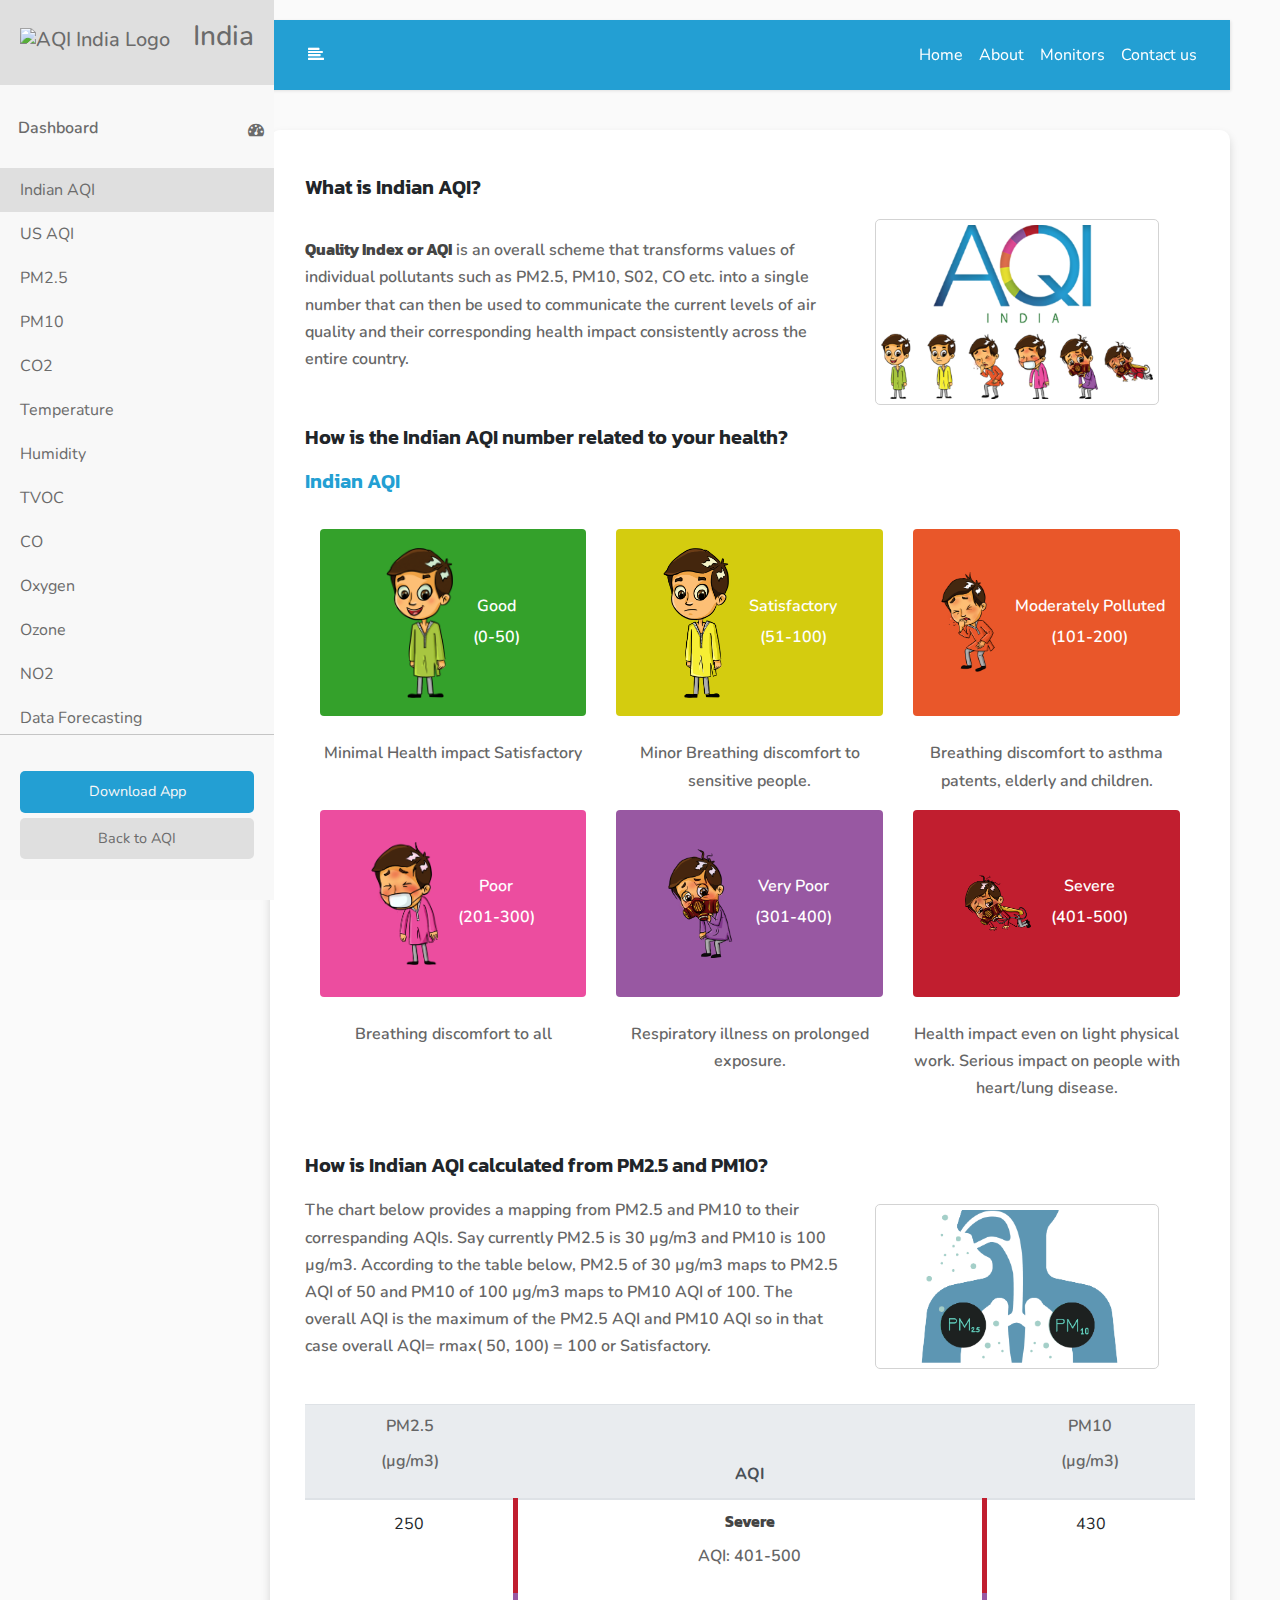
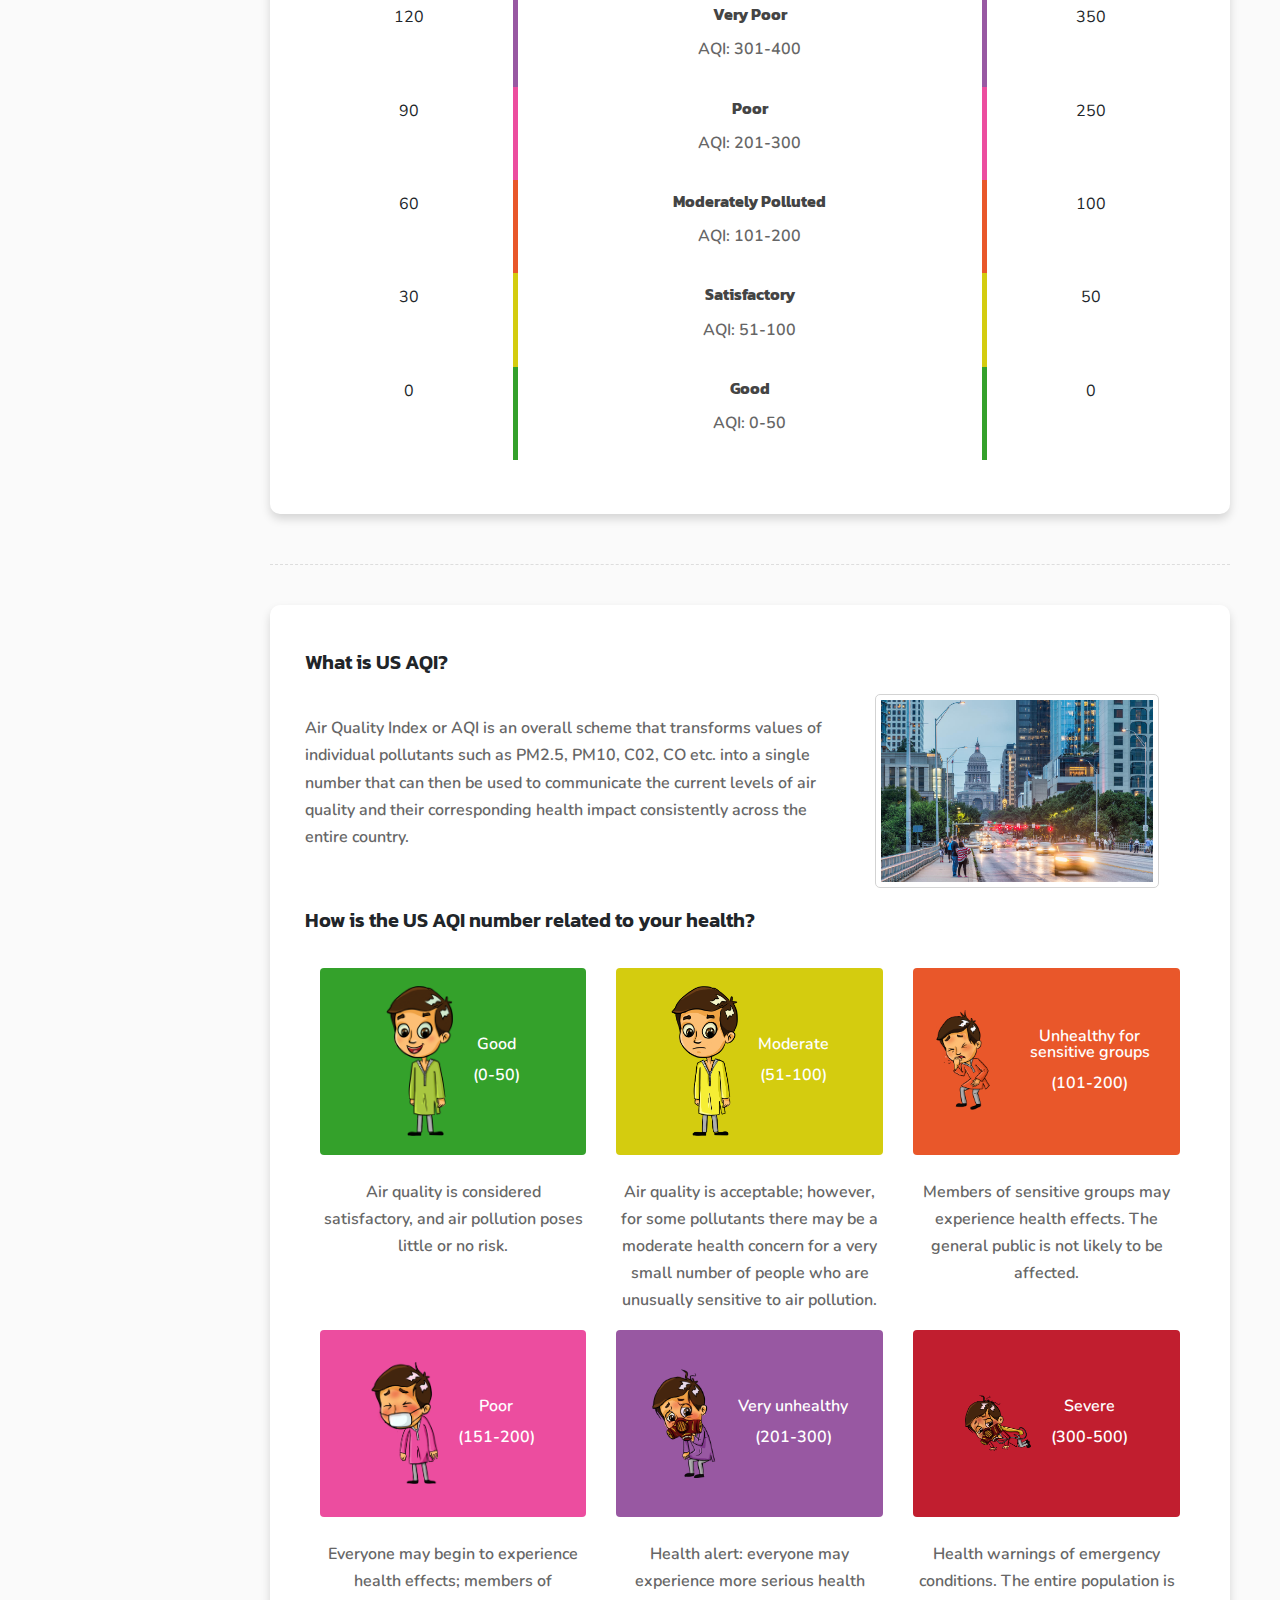
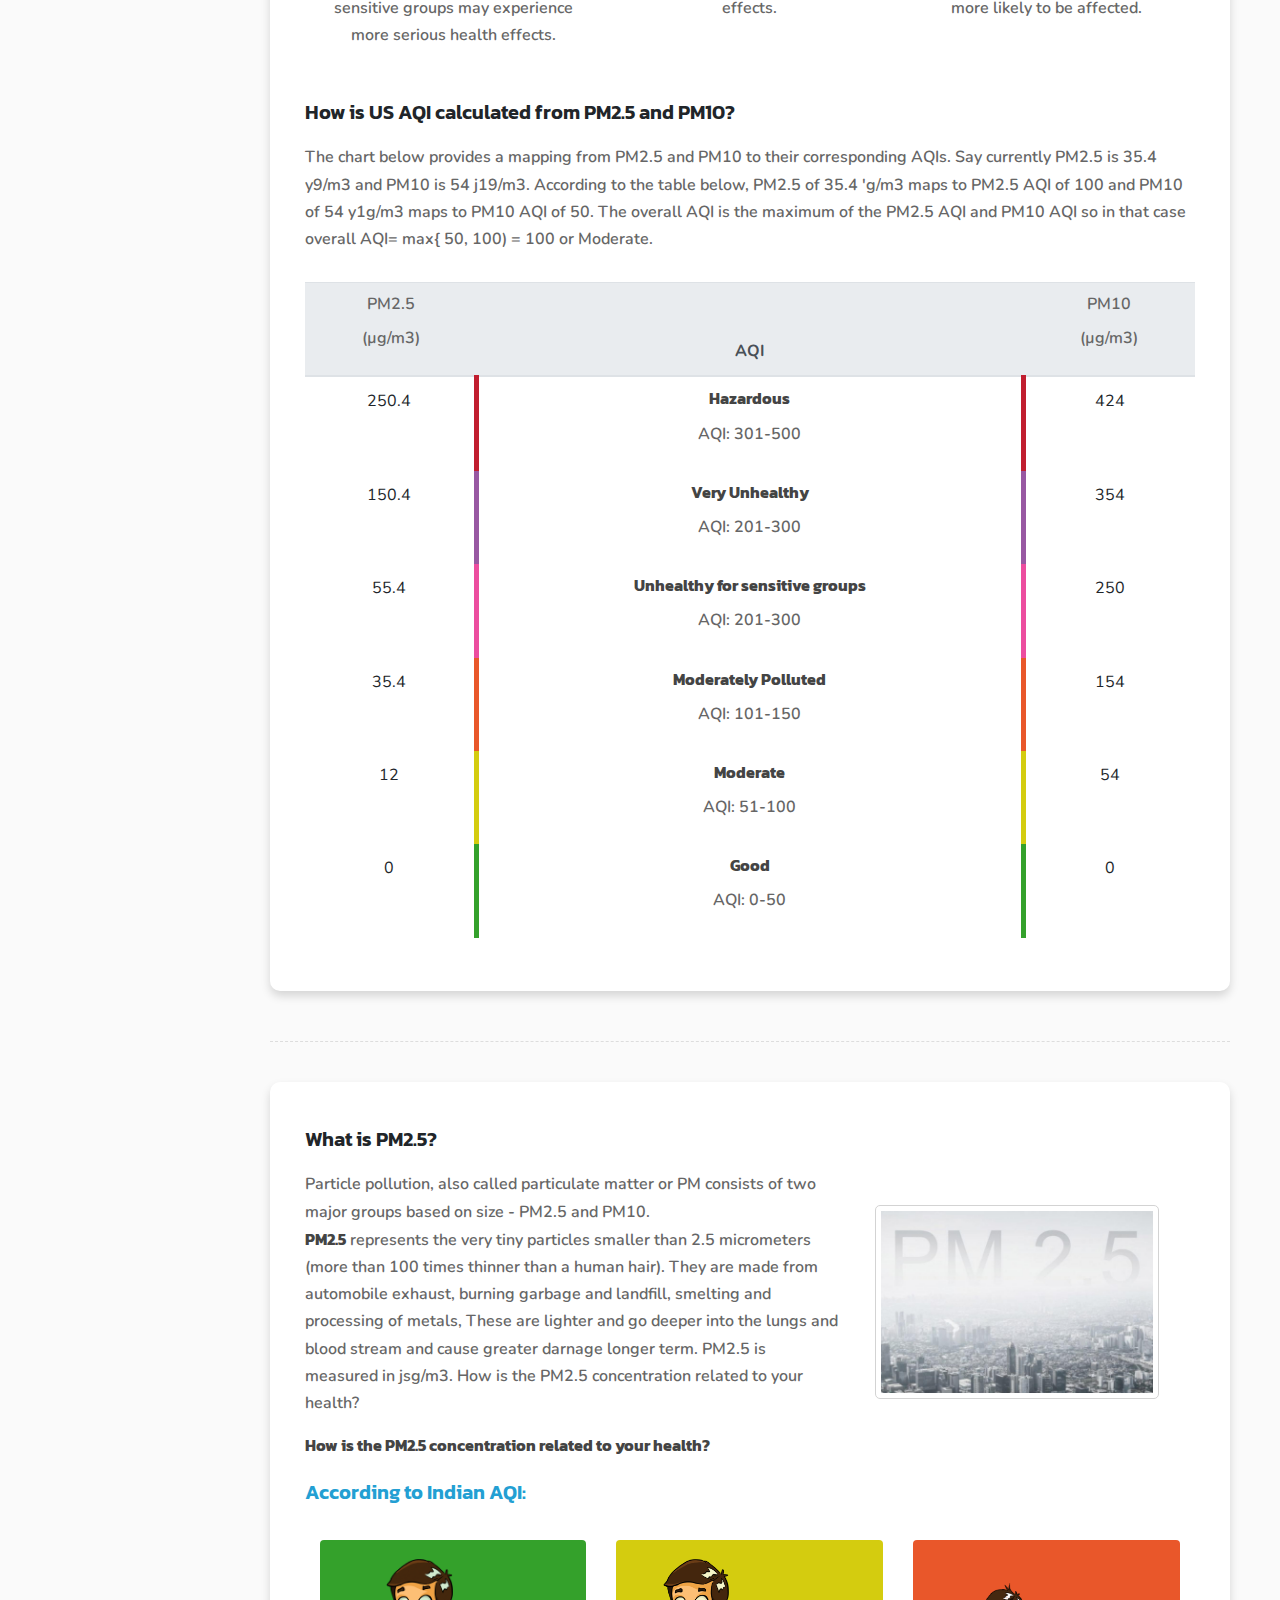
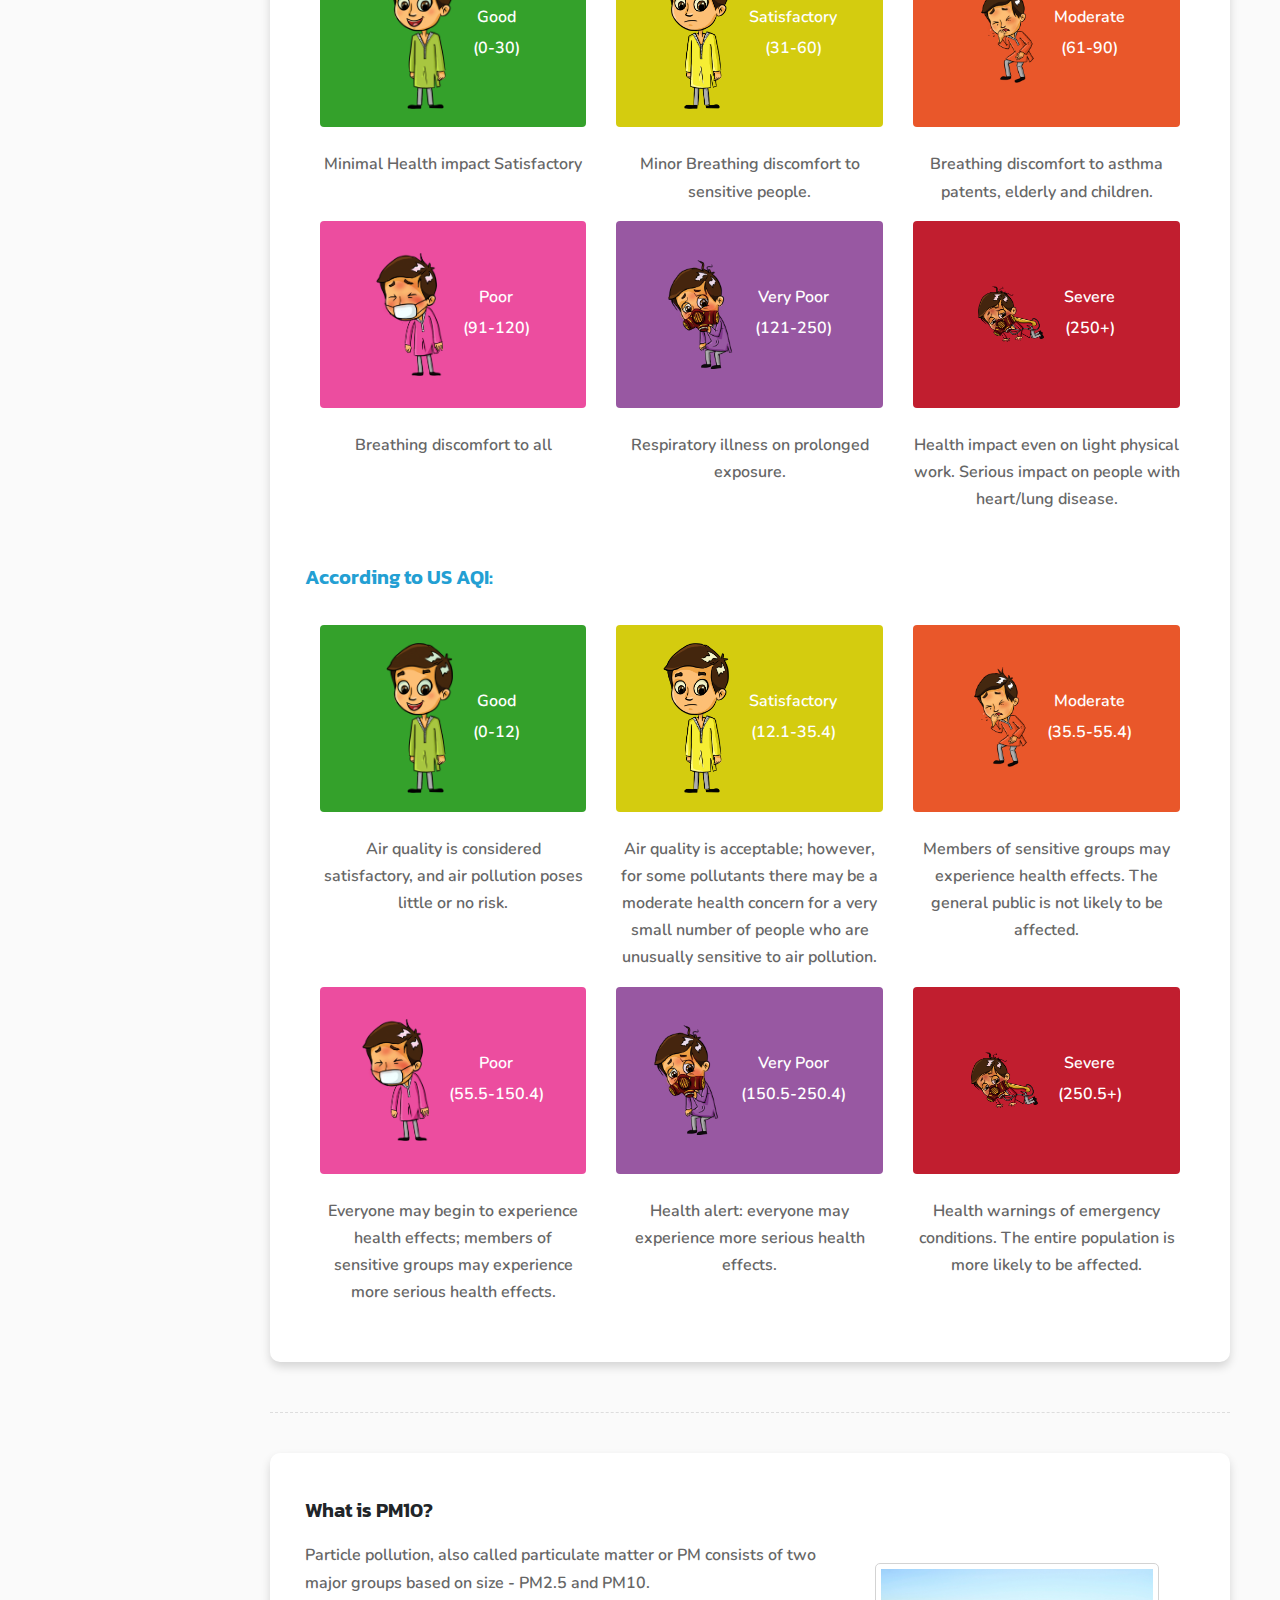
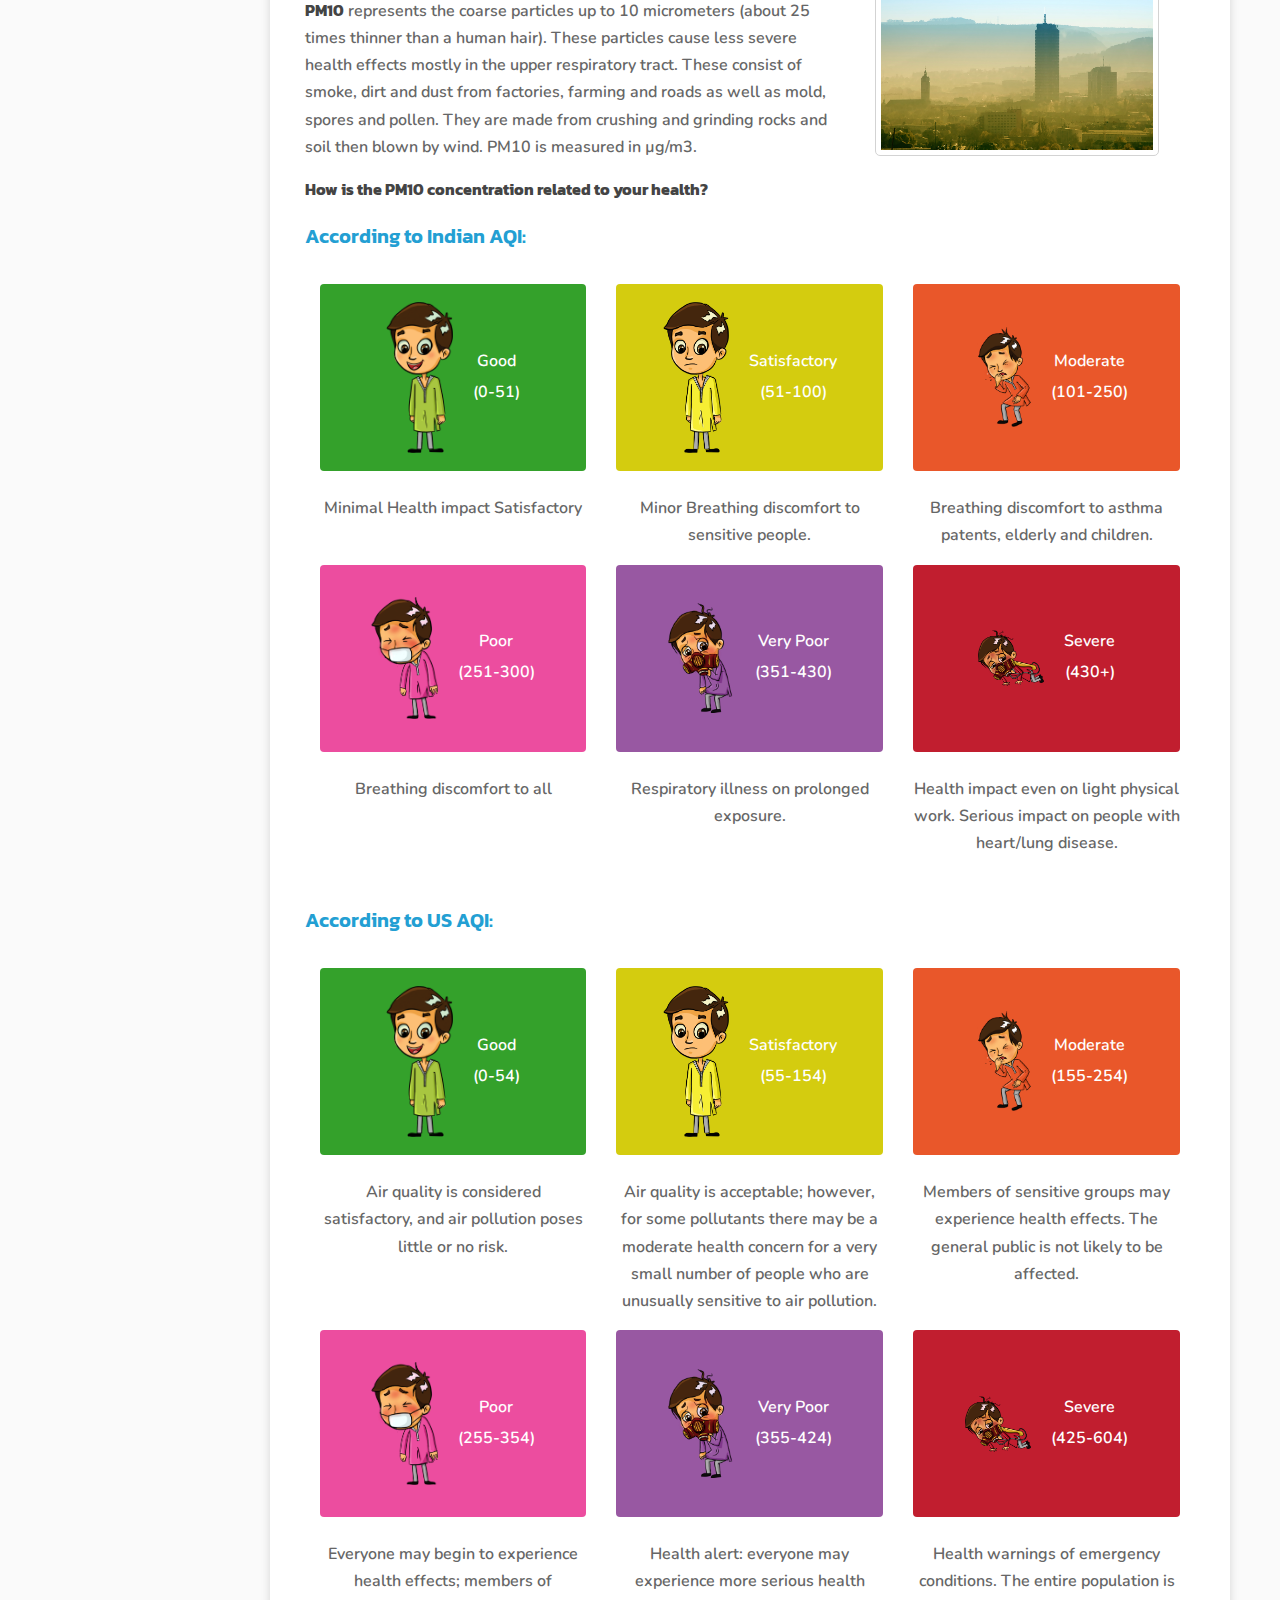
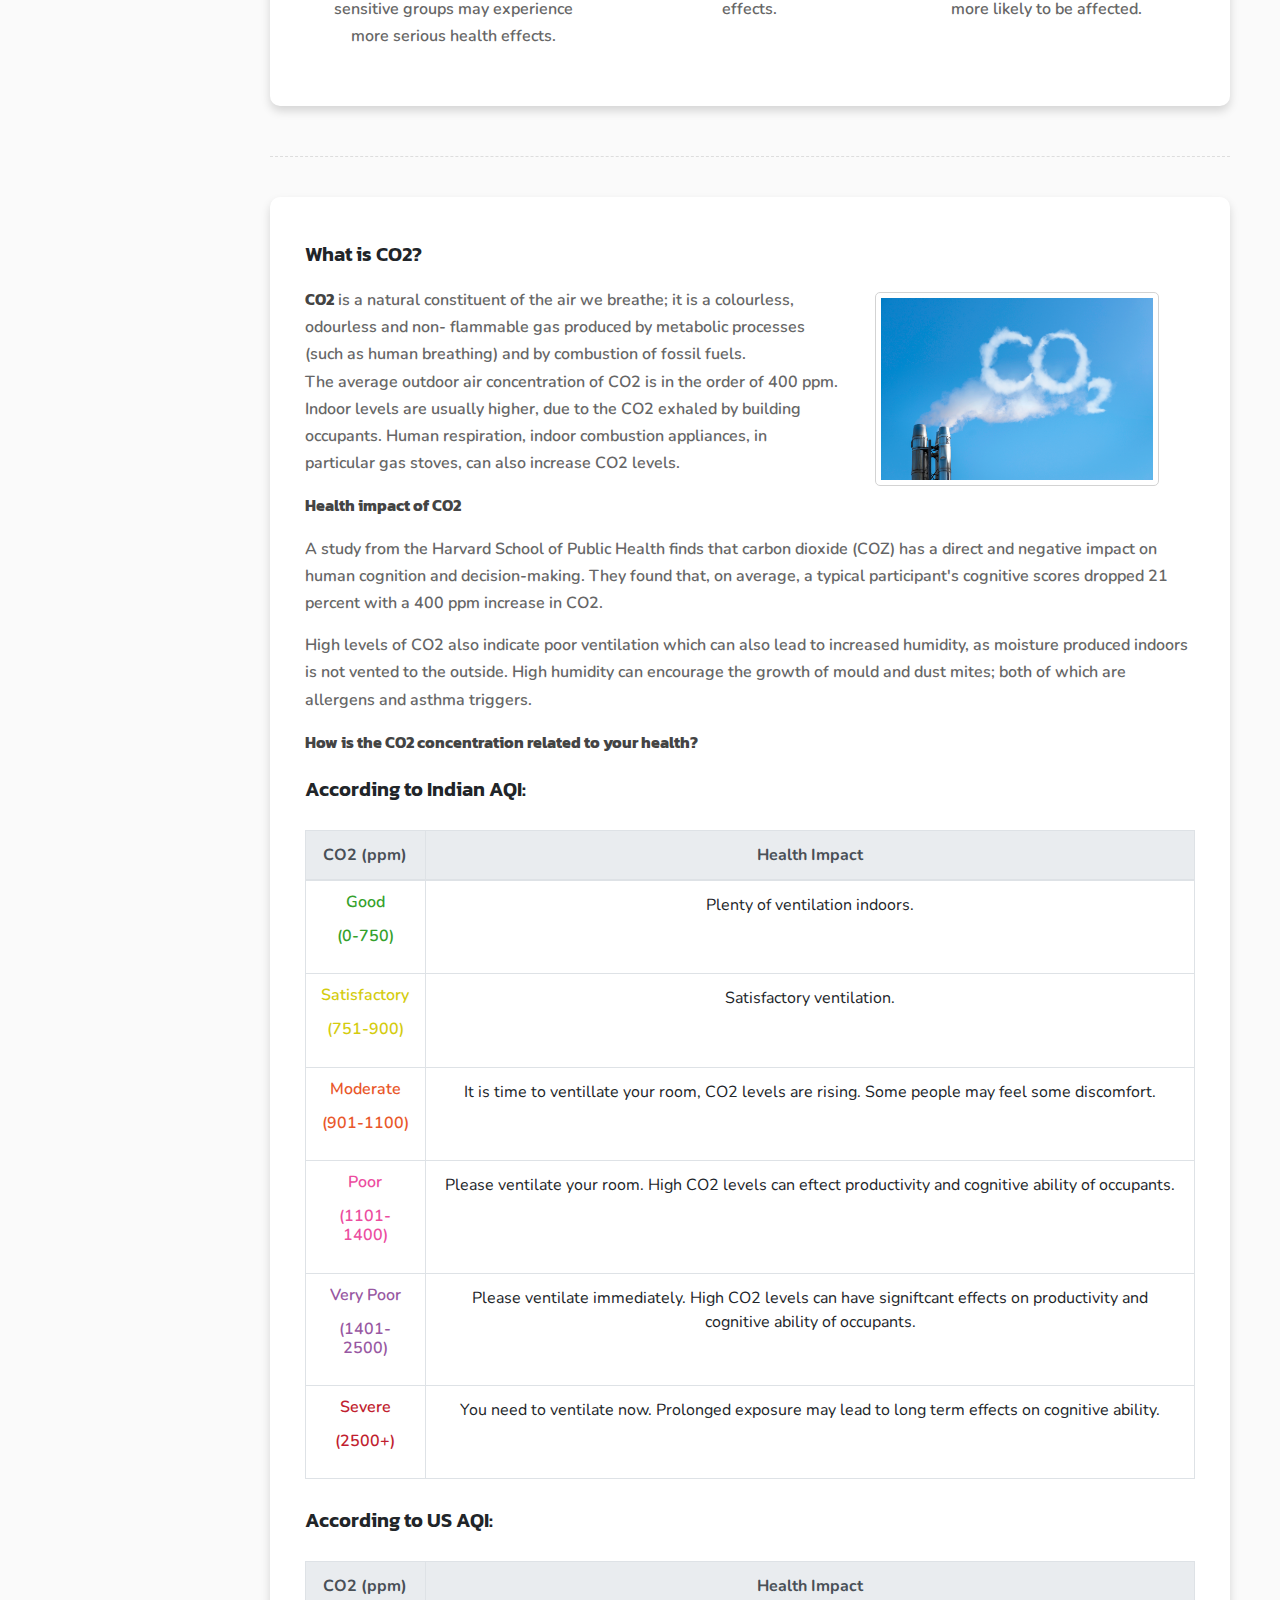
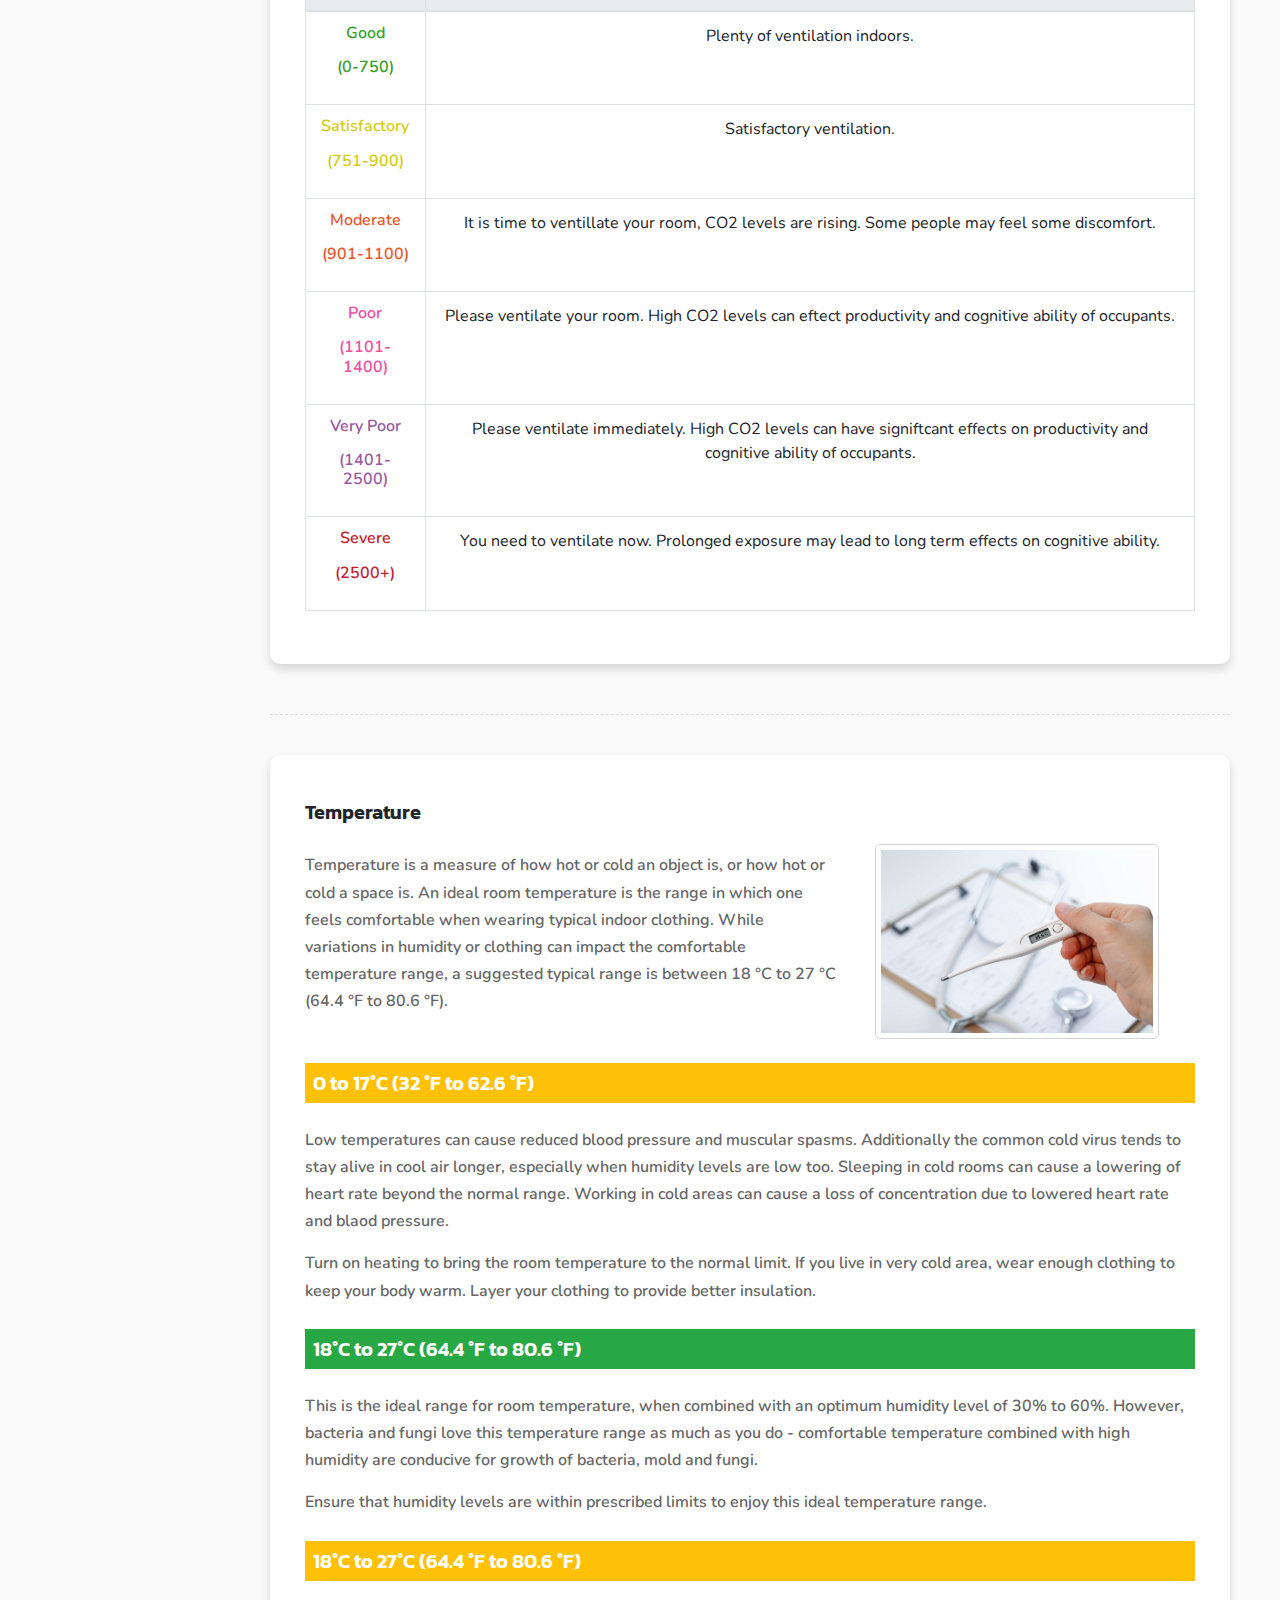
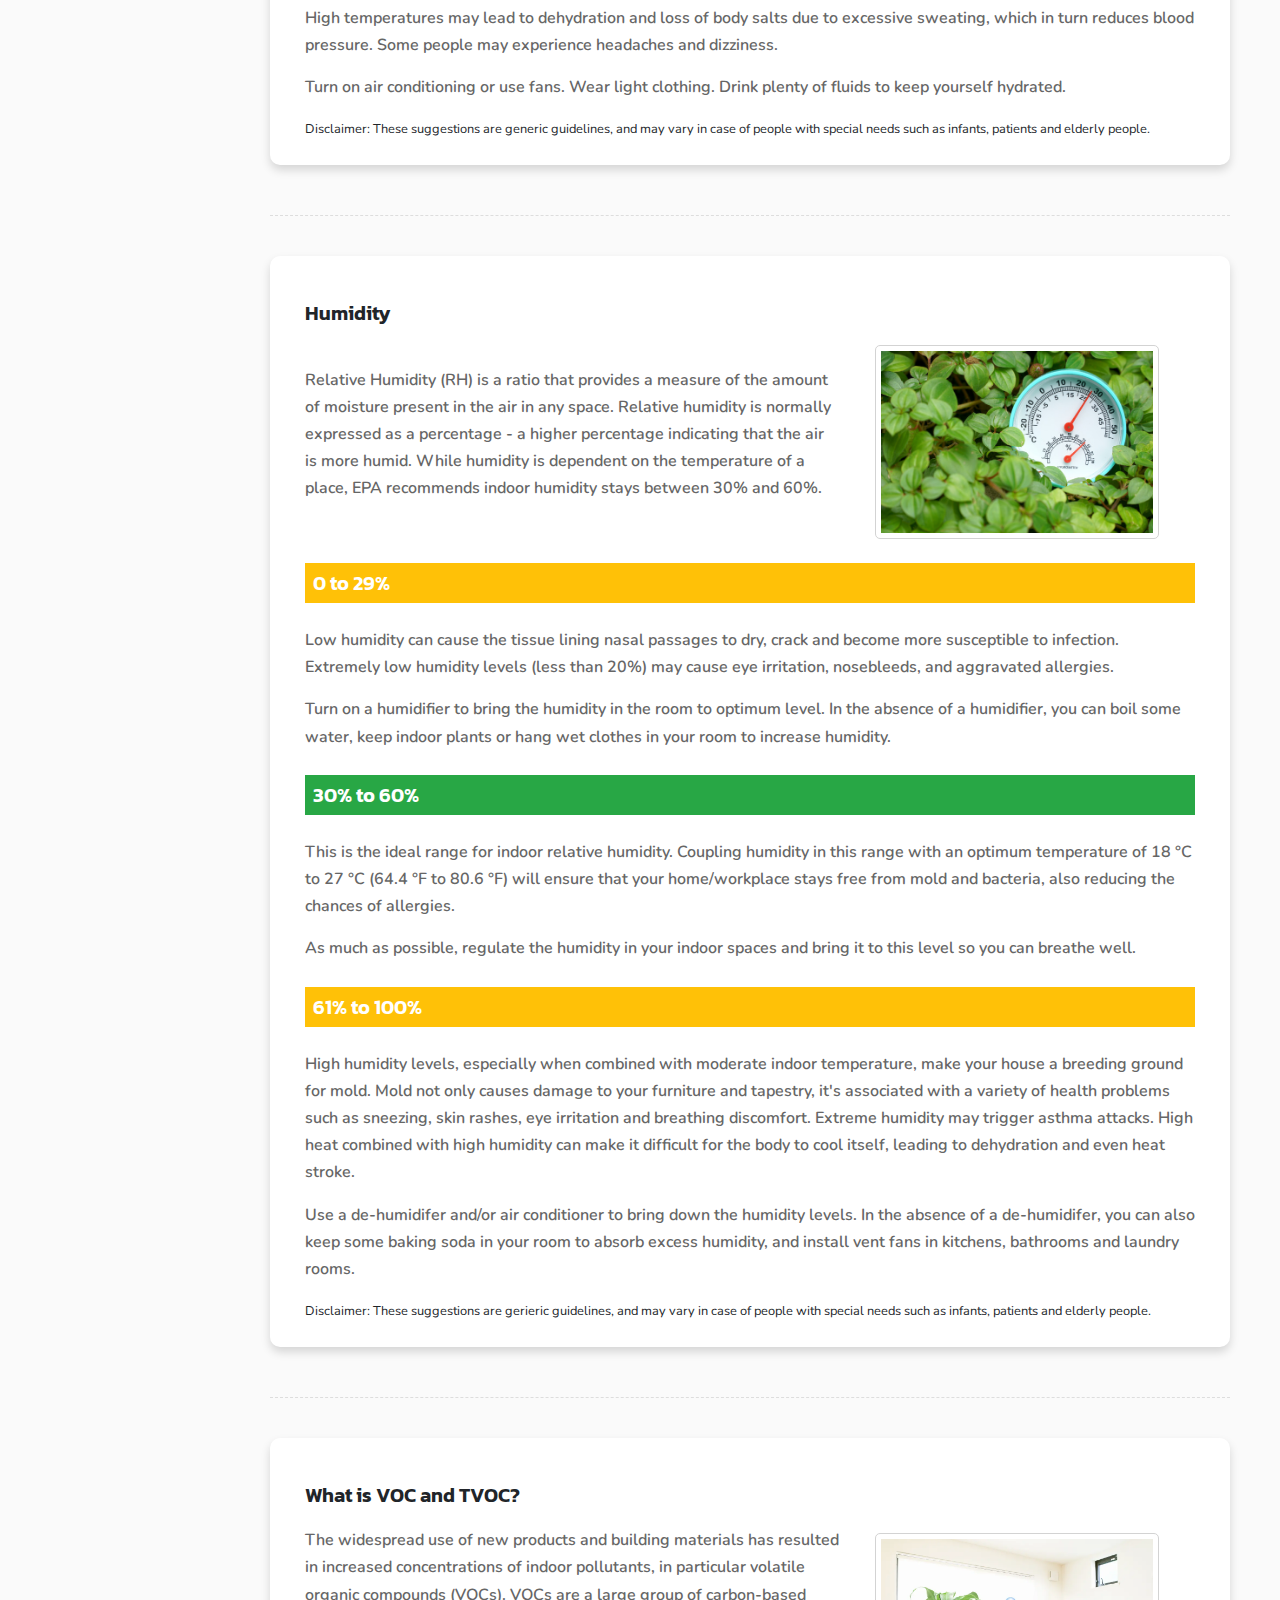
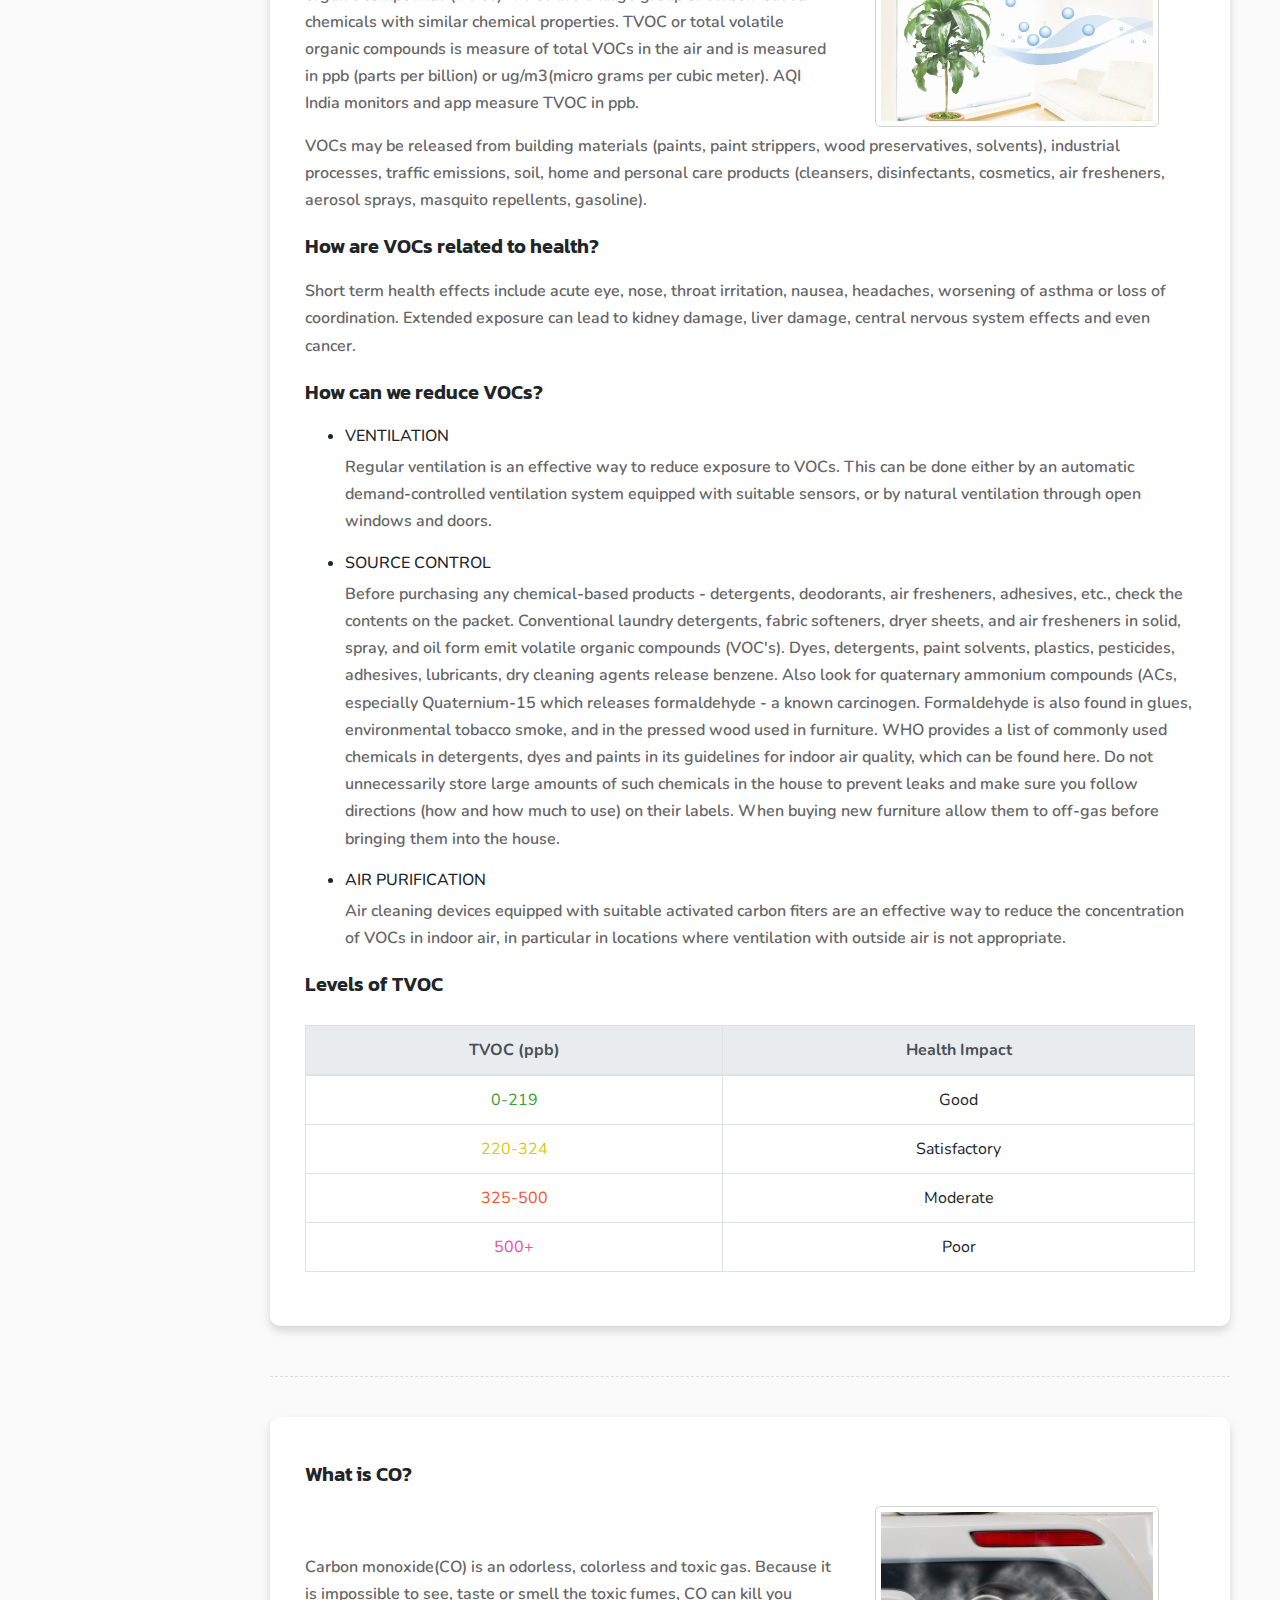
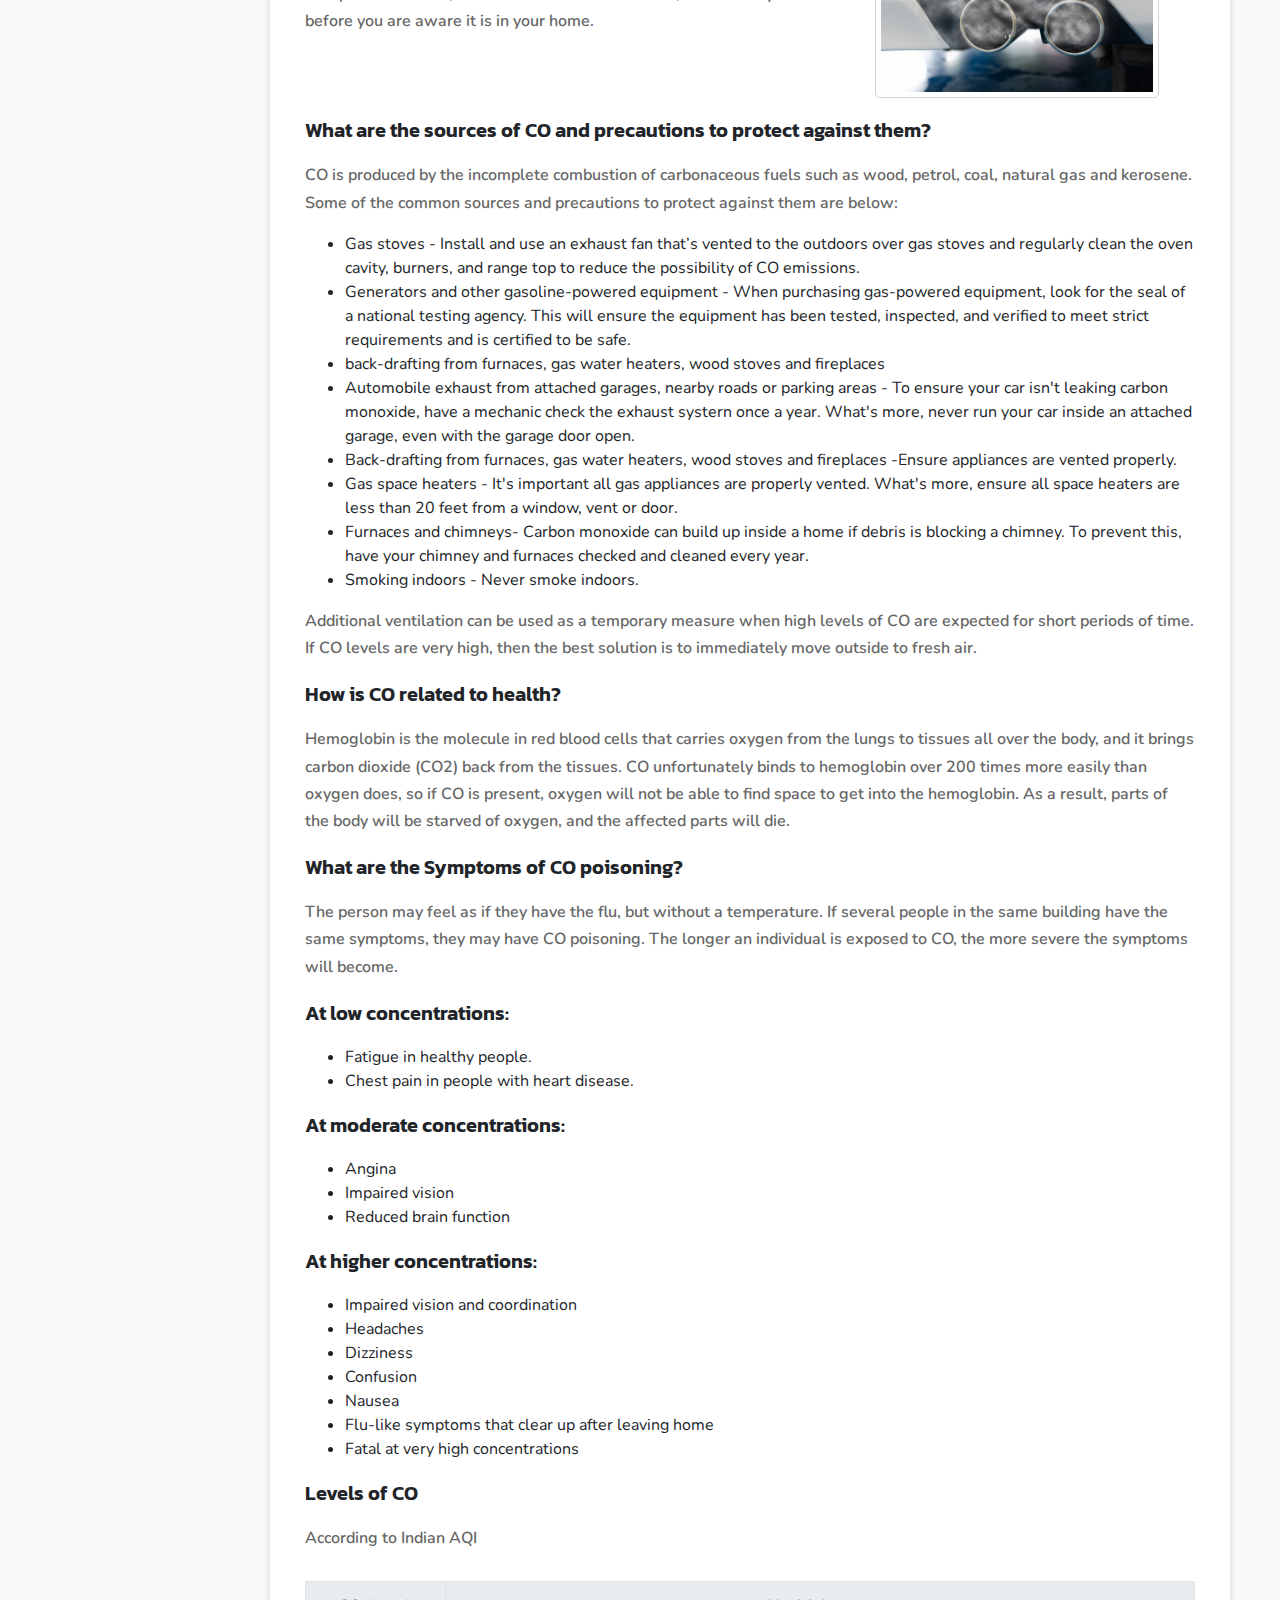
==== commit f7b1456d: "card layout of the aqi data. implemented." ====
--- a/aqi-india-parameter-ranges/index.html
+++ b/aqi-india-parameter-ranges/index.html
@@ -78,7 +78,7 @@
 
         <!-- Page Content  -->
         <div id="content">
-          <nav class="navbar navbar-expand-lg navbar-light bg-light">
+          <nav class="navbar navbar-expand-lg navbar-light">
             <div class="container-fluid">
               <button
                 type="button"
@@ -122,86 +122,149 @@
           <div class="line" id="indian-aqi"></div>
           <div class="indian-aqi">
             <h5>What is Indian AQI?</h5>
-            <p>
-              <strong>Quality Index or AQI</strong> is an overall scheme that
-              transforms values of individual pollutants such as PM2.5, PM10,
-              S02, CO etc. into a single number that can then be used to
-              communicate the current levels of air quality and their
-              corresponding health impact consistently across the entire
-              country.
-            </p>
+
+            <div class="prana-container">
+              <p>
+                <strong>Quality Index or AQI</strong> is an overall scheme that
+                transforms values of individual pollutants such as PM2.5, PM10,
+                S02, CO etc. into a single number that can then be used to
+                communicate the current levels of air quality and their
+                corresponding health impact consistently across the entire
+                country.
+              </p>
+              <div class="image-wrapper">
+                <img src="assets/images/indian-aqi.png" alt="" />
+              </div>
+            </div>
+
             <h5>How is the Indian AQI number related to your health?</h5>
-            <div class="table-responsive-md" id="aqi-table-IN">
-              <table class="table table-bordered table-hover text-center">
-                <thead class="thead-light">
-                  <tr>
-                    <th scope="col">AQI</th>
-                    <th scope="col">Health Impact</th>
-                  </tr>
-                </thead>
-                <tbody>
-                  <tr>
-                    <td>
-                      <p>Good</p>
-                      <p>(0-50)</p>
-                    </td>
-                    <td>Minimal Health impact</td>
-                  </tr>
-                  <tr>
-                    <td>
-                      <p>Satisfactory</p>
-                      <p>(51-100)</p>
-                    </td>
-                    <td>Minor Breathing discomfort to sensitive people.</td>
-                  </tr>
-                  <tr>
-                    <td>
-                      <p>Moderately Polluted</p>
-                      <p>(101-200)</p>
-                    </td>
-                    <td>
+            <h5 id="sub-title">Indian AQI</h5>
+
+            <section class="AQI-categories text-xs-center" id="indian-aqi">
+              <div class="container">
+                <div class="row">
+                  <div class="col-md-4">
+                    <a href="#">
+                      <div class="card service-card card-inverse">
+                        <div class="card-block">
+                          <img src="assets/images/good-aqi.png" alt="" />
+                          <h4 class="card-title">
+                            <p class="title">Good</p>
+                            <p class="value">(0-50)</p>
+                          </h4>
+                        </div>
+                      </div>
+                    </a>
+                    <p id="description" class="text-center mt-4">
+                      Minimal Health impact Satisfactory
+                    </p>
+                  </div>
+                  <div class="col-md-4">
+                    <a href="#">
+                      <div class="card service-card card-inverse">
+                        <div class="card-block">
+                          <img src="assets/images/moderate-aqi.png" alt="" />
+                          <h4 class="card-title">
+                            <p class="title">Satisfactory</p>
+                            <p class="value">
+                              (51-100)
+                            </p>
+                          </h4>
+                        </div>
+                      </div>
+                    </a>
+                    <p id="description" class="text-center mt-4">
+                      Minor Breathing discomfort to sensitive people.
+                    </p>
+                  </div>
+                  <div class="col-md-4">
+                    <a href="#">
+                      <div class="card service-card card-inverse">
+                        <div class="card-block">
+                          <img src="assets/images/poor-aqi.png" alt="" />
+                          <h4 class="card-title">
+                            <p class="title">Moderately Polluted</p>
+                            <p class="value">(101-200)</p>
+                          </h4>
+                        </div>
+                      </div>
+                    </a>
+                    <p id="description" class="text-center mt-4">
                       Breathing discomfort to asthma patents, elderly and
                       children.
-                    </td>
-                  </tr>
-                  <tr>
-                    <td>
-                      <p>Poor</p>
-                      <p>(201-300)</p>
-                    </td>
-                    <td>Breathing discomfort to all</td>
-                  </tr>
-                  <tr>
-                    <td>
-                      <p>Very Poor</p>
-                      <p>(301-400)</p>
-                    </td>
-                    <td>Respiratory illness on prolonged exposure.</td>
-                  </tr>
-                  <tr>
-                    <td>
-                      <p>Severe</p>
-                      <p>(401-500)</p>
-                    </td>
-                    <td>
+                    </p>
+                  </div>
+                  <div class="col-md-4">
+                    <a href="#">
+                      <div class="card service-card card-inverse">
+                        <div class="card-block">
+                          <img src="assets/images/unhealthy-aqi.png" alt="" />
+                          <h4 class="card-title">
+                            <p class="title">Poor</p>
+                            <p class="value">(201-300)</p>
+                          </h4>
+                        </div>
+                      </div>
+                    </a>
+                    <p id="description" class="text-center mt-4">
+                      Breathing discomfort to all
+                    </p>
+                  </div>
+                  <div class="col-md-4">
+                    <a href="#">
+                      <div class="card service-card card-inverse">
+                        <div class="card-block">
+                          <img src="assets/images/severe-aqi.png" alt="" />
+                          <h4 class="card-title">
+                            <p class="title">Very Poor</p>
+                            <p class="value">(301-400)</p>
+                          </h4>
+                        </div>
+                      </div>
+                    </a>
+                    <p id="description" class="text-center mt-4">
+                      Respiratory illness on prolonged exposure.
+                    </p>
+                  </div>
+
+                  <div class="col-md-4">
+                    <a href="#">
+                      <div class="card service-card card-inverse">
+                        <div class="card-block">
+                          <img src="assets/images/hazardous-aqi.png" alt="" />
+                          <h4 class="card-title">
+                            <p class="title">Severe</p>
+                            <p class="value">(401-500)</p>
+                          </h4>
+                        </div>
+                      </div>
+                    </a>
+                    <p id="description" class="text-center mt-4">
                       Health impact even on light physical work. Serious impact
                       on people with heart/lung disease.
-                    </td>
-                  </tr>
-                </tbody>
-              </table>
-              <!-- closing table wrapper -->
-            </div>
+                    </p>
+                  </div>
+                </div>
+                <!--End Row-->
+              </div>
+            </section>
 
             <h5>How is Indian AQI calculated from PM2.5 and PM10?</h5>
-            <p>
-              The chart below provides a mapping from PM2.5 and PM10 to their
-              correspanding AQIs. Say currently PM2.5 is 30 µg/m3 and PM10 is
-              100 µg/m3. According to the table below, PM2.5 of 30 µg/m3 maps to
-              PM2.5 AQI of 50 and PM10 of 100 µg/m3 maps to PM10 AQI of 100. The
-              overall AQI is the maximum of the PM2.5 AQI and PM10 AQI so in
-              that case overall AQI= rmax( 50, 100) = 100 or Satisfactory.
-            </p>
+
+            <div class="prana-container">
+              <p>
+                The chart below provides a mapping from PM2.5 and PM10 to their
+                correspanding AQIs. Say currently PM2.5 is 30 µg/m3 and PM10 is
+                100 µg/m3. According to the table below, PM2.5 of 30 µg/m3 maps
+                to PM2.5 AQI of 50 and PM10 of 100 µg/m3 maps to PM10 AQI of
+                100. The overall AQI is the maximum of the PM2.5 AQI and PM10
+                AQI so in that case overall AQI= rmax( 50, 100) = 100 or
+                Satisfactory.
+              </p>
+              <div class="image-wrapper">
+                <img src="assets/images/pm-2.5-pm-10.png" alt="" />
+              </div>
+            </div>
             <div class="table-responsive-md" id="aqi-pm10-compare">
               <table class="table table-hover text-center">
                 <thead class="thead-light">
@@ -275,90 +338,135 @@
           <div class="line" id="us-aqi"></div>
           <div class="us-aqi">
             <h5>What is US AQI?</h5>
-            <p>
-              Air Quality Index or AQI is an overall scheme that transforms
-              values of individual pollutants such as PM2.5, PM10, C02, CO etc.
-              into a single number that can then be used to communicate the
-              current levels of air quality and their corresponding health
-              impact consistently across the entire country.
-            </p>
+
+            <div class="prana-container">
+              <p>
+                Air Quality Index or AQI is an overall scheme that transforms
+                values of individual pollutants such as PM2.5, PM10, C02, CO
+                etc. into a single number that can then be used to communicate
+                the current levels of air quality and their corresponding health
+                impact consistently across the entire country.
+              </p>
+              <div class="image-wrapper">
+                <img src="assets/images/US-AQI.jpg" alt="" />
+              </div>
+            </div>
             <h5>How is the US AQI number related to your health?</h5>
-            <div class="table-responsive-md" id="aqi-table-IN">
-              <table class="table table-bordered table-hover text-center">
-                <thead class="thead-light">
-                  <tr>
-                    <th scope="col">AQI</th>
-                    <th scope="col">Health Impact</th>
-                  </tr>
-                </thead>
-                <tbody>
-                  <tr>
-                    <td>
-                      <p>Good</p>
-                      <p>(0-50)</p>
-                    </td>
-                    <td>
-                      Good Air quality is considered satisfactory, and air
-                      pollution poses little or no risk.
-                    </td>
-                  </tr>
-                  <tr>
-                    <td>
-                      <p>Moderate</p>
-                      <p>(51-100)</p>
-                    </td>
-                    <td>
+            <section class="AQI-categories text-xs-center" id="indian-aqi">
+              <div class="container">
+                <div class="row">
+                  <div class="col-md-4">
+                    <a href="#">
+                      <div class="card service-card card-inverse">
+                        <div class="card-block">
+                          <img src="assets/images/good-aqi.png" alt="" />
+                          <h4 class="card-title">
+                            <p class="title">Good</p>
+                            <p class="value">(0-50)</p>
+                          </h4>
+                        </div>
+                      </div>
+                    </a>
+                    <p id="description" class="text-center mt-4">
+                      Air quality is considered satisfactory, and air pollution
+                      poses little or no risk.
+                    </p>
+                  </div>
+                  <div class="col-md-4">
+                    <a href="#">
+                      <div class="card service-card card-inverse">
+                        <div class="card-block">
+                          <img src="assets/images/moderate-aqi.png" alt="" />
+                          <h4 class="card-title">
+                            <p class="title">Moderate</p>
+                            <p class="value">
+                              (51-100)
+                            </p>
+                          </h4>
+                        </div>
+                      </div>
+                    </a>
+                    <p id="description" class="text-center mt-4">
                       Air quality is acceptable; however, for some pollutants
                       there may be a moderate health concern for a very small
                       number of people who are unusually sensitive to air
                       pollution.
-                    </td>
-                  </tr>
-                  <tr>
-                    <td>
-                      <p>Unhealthy for Sensitive groups</p>
-                      <p>(101-150)</p>
-                    </td>
-                    <td>
+                    </p>
+                  </div>
+                  <div class="col-md-4">
+                    <a href="#">
+                      <div class="card service-card card-inverse">
+                        <div class="card-block">
+                          <img src="assets/images/poor-aqi.png" alt="" />
+                          <h4 class="card-title">
+                            <p class="title">Unhealthy for sensitive groups</p>
+                            <p class="value">(101-200)</p>
+                          </h4>
+                        </div>
+                      </div>
+                    </a>
+                    <p id="description" class="text-center mt-4">
                       Members of sensitive groups may experience health effects.
                       The general public is not likely to be affected.
-                    </td>
-                  </tr>
-                  <tr>
-                    <td>
-                      <p>Unhealthy</p>
-                      <p>(151-200)</p>
-                    </td>
-                    <td>
+                    </p>
+                  </div>
+                  <div class="col-md-4">
+                    <a href="#">
+                      <div class="card service-card card-inverse">
+                        <div class="card-block">
+                          <img src="assets/images/unhealthy-aqi.png" alt="" />
+                          <h4 class="card-title">
+                            <p class="title">Poor</p>
+                            <p class="value">(151-200)</p>
+                          </h4>
+                        </div>
+                      </div>
+                    </a>
+                    <p id="description" class="text-center mt-4">
                       Everyone may begin to experience health effects; members
                       of sensitive groups may experience more serious health
                       effects.
-                    </td>
-                  </tr>
-                  <tr>
-                    <td>
-                      <p>Very Unhealthy</p>
-                      <p>(201-300)</p>
-                    </td>
-                    <td>
+                    </p>
+                  </div>
+                  <div class="col-md-4">
+                    <a href="#">
+                      <div class="card service-card card-inverse">
+                        <div class="card-block">
+                          <img src="assets/images/severe-aqi.png" alt="" />
+                          <h4 class="card-title">
+                            <p class="title">Very unhealthy</p>
+                            <p class="value">(201-300)</p>
+                          </h4>
+                        </div>
+                      </div>
+                    </a>
+                    <p id="description" class="text-center mt-4">
                       Health alert: everyone may experience more serious health
                       effects.
-                    </td>
-                  </tr>
-                  <tr>
-                    <td>
-                      <p>Severe</p>
-                      <p>(300-500)</p>
-                    </td>
-                    <td>
-                      Hazardous Health warnings of emergency conditions. The
-                      entire population is more likely to be affected.
-                    </td>
-                  </tr>
-                </tbody>
-              </table>
-              <!-- closing table wrapper -->
-            </div>
+                    </p>
+                  </div>
+
+                  <div class="col-md-4">
+                    <a href="#">
+                      <div class="card service-card card-inverse">
+                        <div class="card-block">
+                          <img src="assets/images/hazardous-aqi.png" alt="" />
+                          <h4 class="card-title">
+                            <p class="title">Severe</p>
+                            <p class="value">(300-500)</p>
+                          </h4>
+                        </div>
+                      </div>
+                    </a>
+                    <p id="description" class="text-center mt-4">
+                      Health warnings of emergency conditions. The entire
+                      population is more likely to be affected.
+                    </p>
+                  </div>
+                </div>
+                <!--End Row-->
+              </div>
+            </section>
 
             <h5>How is US AQI calculated from PM2.5 and PM10?</h5>
             <p>
@@ -442,345 +550,534 @@
           <div class="line" id="pm2-5"></div>
           <div class="pm2-5">
             <h5>What is PM2.5?</h5>
-            <p>
-              Particle pollution, also called particulate matter or PM consists
-              of two major groups based on size - PM2.5 and PM10.
-            </p>
-            <p>
-              <strong> PM2.5</strong> represents the very tiny particles smaller
-              than 2.5 micrometers (more than 100 times thinner than a human
-              hair). They are made from automobile exhaust, burning garbage and
-              landfill, smelting and processing of metals, These are lighter and
-              go deeper into the lungs and blood stream and cause greater
-              darnage longer term. PM2.5 is measured in jsg/m3. How is the PM2.5
-              concentration related to your health?
-            </p>
+            <div class="prana-container">
+              <p>
+                Particle pollution, also called particulate matter or PM
+                consists of two major groups based on size - PM2.5 and PM10.
+                <br />
+                <strong> PM2.5</strong> represents the very tiny particles
+                smaller than 2.5 micrometers (more than 100 times thinner than a
+                human hair). They are made from automobile exhaust, burning
+                garbage and landfill, smelting and processing of metals, These
+                are lighter and go deeper into the lungs and blood stream and
+                cause greater darnage longer term. PM2.5 is measured in jsg/m3.
+                How is the PM2.5 concentration related to your health?
+              </p>
+
+              <div class="image-wrapper">
+                <img src="assets/images/What-is-PM2.5.jpg" alt="" />
+              </div>
+            </div>
+
             <p>
               <strong
                 >How is the PM2.5 concentration related to your health?</strong
               >
             </p>
-            <h5>According to Indian AQI:</h5>
-            <div class="table-responsive-md" id="aqi-table-IN">
-              <table class="table table-bordered table-hover text-center">
-                <thead class="thead-light">
-                  <tr>
-                    <th scope="col">PM2.5 (µg/m3)</th>
-                    <th scope="col">Health Impact</th>
-                  </tr>
-                </thead>
-                <tbody>
-                  <tr>
-                    <td>
-                      <p>Good</p>
-                      <p>(0-30)</p>
-                    </td>
-                    <td>Minimal Health impact</td>
-                  </tr>
-                  <tr>
-                    <td>
-                      <p>Satisfactory</p>
-                      <p>(31-60)</p>
-                    </td>
-                    <td>Minor Breathing discomfort to sensitive people.</td>
-                  </tr>
-                  <tr>
-                    <td>
-                      <p>Moderate</p>
-                      <p>(61-90)</p>
-                    </td>
-                    <td>
+            <h5 id="sub-title">According to Indian AQI:</h5>
+            <section class="AQI-categories text-xs-center" id="indian-aqi">
+              <div class="container">
+                <div class="row">
+                  <div class="col-md-4">
+                    <a href="#">
+                      <div class="card service-card card-inverse">
+                        <div class="card-block">
+                          <img src="assets/images/good-aqi.png" alt="" />
+                          <h4 class="card-title">
+                            <p class="title">Good</p>
+                            <p class="value">(0-30)</p>
+                          </h4>
+                        </div>
+                      </div>
+                    </a>
+                    <p id="description" class="text-center mt-4">
+                      Minimal Health impact Satisfactory
+                    </p>
+                  </div>
+                  <div class="col-md-4">
+                    <a href="#">
+                      <div class="card service-card card-inverse">
+                        <div class="card-block">
+                          <img src="assets/images/moderate-aqi.png" alt="" />
+                          <h4 class="card-title">
+                            <p class="title">Satisfactory</p>
+                            <p class="value">
+                              (31-60)
+                            </p>
+                          </h4>
+                        </div>
+                      </div>
+                    </a>
+                    <p id="description" class="text-center mt-4">
+                      Minor Breathing discomfort to sensitive people.
+                    </p>
+                  </div>
+                  <div class="col-md-4">
+                    <a href="#">
+                      <div class="card service-card card-inverse">
+                        <div class="card-block">
+                          <img src="assets/images/poor-aqi.png" alt="" />
+                          <h4 class="card-title">
+                            <p class="title">Moderate</p>
+                            <p class="value">(61-90)</p>
+                          </h4>
+                        </div>
+                      </div>
+                    </a>
+                    <p id="description" class="text-center mt-4">
                       Breathing discomfort to asthma patents, elderly and
                       children.
-                    </td>
-                  </tr>
-                  <tr>
-                    <td>
-                      <p>Poor</p>
-                      <p>(91-120)</p>
-                    </td>
-                    <td>Breathing discomfort to all</td>
-                  </tr>
-                  <tr>
-                    <td>
-                      <p>Very Poor</p>
-                      <p>(121-250)</p>
-                    </td>
-                    <td>Respiratory illness on prolonged exposure.</td>
-                  </tr>
-                  <tr>
-                    <td>
-                      <p>Severe</p>
-                      <p>(250+)</p>
-                    </td>
-                    <td>
+                    </p>
+                  </div>
+                  <div class="col-md-4">
+                    <a href="#">
+                      <div class="card service-card card-inverse">
+                        <div class="card-block">
+                          <img src="assets/images/unhealthy-aqi.png" alt="" />
+                          <h4 class="card-title">
+                            <p class="title">Poor</p>
+                            <p class="value">(91-120)</p>
+                          </h4>
+                        </div>
+                      </div>
+                    </a>
+                    <p id="description" class="text-center mt-4">
+                      Breathing discomfort to all
+                    </p>
+                  </div>
+                  <div class="col-md-4">
+                    <a href="#">
+                      <div class="card service-card card-inverse">
+                        <div class="card-block">
+                          <img src="assets/images/severe-aqi.png" alt="" />
+                          <h4 class="card-title">
+                            <p class="title">Very Poor</p>
+                            <p class="value">(121-250)</p>
+                          </h4>
+                        </div>
+                      </div>
+                    </a>
+                    <p id="description" class="text-center mt-4">
+                      Respiratory illness on prolonged exposure.
+                    </p>
+                  </div>
+
+                  <div class="col-md-4">
+                    <a href="#">
+                      <div class="card service-card card-inverse">
+                        <div class="card-block">
+                          <img src="assets/images/hazardous-aqi.png" alt="" />
+                          <h4 class="card-title">
+                            <p class="title">Severe</p>
+                            <p class="value">(250+)</p>
+                          </h4>
+                        </div>
+                      </div>
+                    </a>
+                    <p id="description" class="text-center mt-4">
                       Health impact even on light physical work. Serious impact
                       on people with heart/lung disease.
-                    </td>
-                  </tr>
-                </tbody>
-              </table>
-              <!-- closing table wrapper -->
-            </div>
-
-            <h5>According to US AQI:</h5>
-            <div class="table-responsive-md" id="aqi-table-US">
-              <table class="table table-bordered table-hover text-center">
-                <thead class="thead-light">
-                  <tr>
-                    <th scope="col">PM2.5 (µg/m3)</th>
-                    <th scope="col">Health Impact</th>
-                  </tr>
-                </thead>
-                <tbody>
-                  <tr>
-                    <td>
-                      <p>Good</p>
-                      <p>(0-12)</p>
-                    </td>
-                    <td>
+                    </p>
+                  </div>
+                </div>
+                <!--End Row-->
+              </div>
+            </section>
+
+            <h5 id="sub-title">According to US AQI:</h5>
+            <section class="AQI-categories text-xs-center" id="indian-aqi">
+              <div class="container">
+                <div class="row">
+                  <div class="col-md-4">
+                    <a href="#">
+                      <div class="card service-card card-inverse">
+                        <div class="card-block">
+                          <img src="assets/images/good-aqi.png" alt="" />
+                          <h4 class="card-title">
+                            <p class="title">Good</p>
+                            <p class="value">(0-12)</p>
+                          </h4>
+                        </div>
+                      </div>
+                    </a>
+                    <p id="description" class="text-center mt-4">
                       Air quality is considered satisfactory, and air pollution
                       poses little or no risk.
-                    </td>
-                  </tr>
-                  <tr>
-                    <td>
-                      <p>Satisfactory</p>
-                      <p>(12.1-35.4)</p>
-                    </td>
-                    <td>
+                    </p>
+                  </div>
+                  <div class="col-md-4">
+                    <a href="#">
+                      <div class="card service-card card-inverse">
+                        <div class="card-block">
+                          <img src="assets/images/moderate-aqi.png" alt="" />
+                          <h4 class="card-title">
+                            <p class="title">Satisfactory</p>
+                            <p class="value">
+                              (12.1-35.4)
+                            </p>
+                          </h4>
+                        </div>
+                      </div>
+                    </a>
+                    <p id="description" class="text-center mt-4">
                       Air quality is acceptable; however, for some pollutants
                       there may be a moderate health concern for a very small
                       number of people who are unusually sensitive to air
                       pollution.
-                    </td>
-                  </tr>
-                  <tr>
-                    <td>
-                      <p>Moderate</p>
-                      <p>(35.5-55.4)</p>
-                    </td>
-                    <td>
+                    </p>
+                  </div>
+                  <div class="col-md-4">
+                    <a href="#">
+                      <div class="card service-card card-inverse">
+                        <div class="card-block">
+                          <img src="assets/images/poor-aqi.png" alt="" />
+                          <h4 class="card-title">
+                            <p class="title">Moderate</p>
+                            <p class="value">(35.5-55.4)</p>
+                          </h4>
+                        </div>
+                      </div>
+                    </a>
+                    <p id="description" class="text-center mt-4">
                       Members of sensitive groups may experience health effects.
                       The general public is not likely to be affected.
-                    </td>
-                  </tr>
-                  <tr>
-                    <td>
-                      <p>Poor</p>
-                      <p>(55.5-150.4)</p>
-                    </td>
-                    <td>
+                    </p>
+                  </div>
+                  <div class="col-md-4">
+                    <a href="#">
+                      <div class="card service-card card-inverse">
+                        <div class="card-block">
+                          <img src="assets/images/unhealthy-aqi.png" alt="" />
+                          <h4 class="card-title">
+                            <p class="title">Poor</p>
+                            <p class="value">(55.5-150.4)</p>
+                          </h4>
+                        </div>
+                      </div>
+                    </a>
+                    <p id="description" class="text-center mt-4">
                       Everyone may begin to experience health effects; members
                       of sensitive groups may experience more serious health
                       effects.
-                    </td>
-                  </tr>
-                  <tr>
-                    <td>
-                      <p>Very Poor</p>
-                      <p>(150.5-250.4)</p>
-                    </td>
-                    <td>
+                    </p>
+                  </div>
+                  <div class="col-md-4">
+                    <a href="#">
+                      <div class="card service-card card-inverse">
+                        <div class="card-block">
+                          <img src="assets/images/severe-aqi.png" alt="" />
+                          <h4 class="card-title">
+                            <p class="title">Very Poor</p>
+                            <p class="value">(150.5-250.4)</p>
+                          </h4>
+                        </div>
+                      </div>
+                    </a>
+                    <p id="description" class="text-center mt-4">
                       Health alert: everyone may experience more serious health
                       effects.
-                    </td>
-                  </tr>
-                  <tr>
-                    <td>
-                      <p>Severe</p>
-                      <p>(250.5-500.4)</p>
-                    </td>
-                    <td>
+                    </p>
+                  </div>
+
+                  <div class="col-md-4">
+                    <a href="#">
+                      <div class="card service-card card-inverse">
+                        <div class="card-block">
+                          <img src="assets/images/hazardous-aqi.png" alt="" />
+                          <h4 class="card-title">
+                            <p class="title">Severe</p>
+                            <p class="value">(250.5+)</p>
+                          </h4>
+                        </div>
+                      </div>
+                    </a>
+                    <p id="description" class="text-center mt-4">
                       Health warnings of emergency conditions. The entire
                       population is more likely to be affected.
-                    </td>
-                  </tr>
-                </tbody>
-              </table>
-              <!-- closing table wrapper -->
-            </div>
+                    </p>
+                  </div>
+                </div>
+                <!--End Row-->
+              </div>
+            </section>
           </div>
           <!-- PM10 -->
           <div class="line" id="pm10"></div>
           <div class="pm10">
             <h5>What is PM10?</h5>
-            <p>
-              Particle pollution, also called particulate matter or PM consists
-              of two major groups based on size - PM2.5 and PM10.
-            </p>
-            <p>
-              <strong> PM10</strong> represents the coarse particles up to 10
-              micrometers (about 25 times thinner than a human hair). These
-              particles cause less severe health effects mostly in the upper
-              respiratory tract. These consist of smoke, dirt and dust from
-              factories, farming and roads as well as mold, spores and pollen.
-              They are made from crushing and grinding rocks and soil then blown
-              by wind. PM10 is measured in µg/m3.
-            </p>
+            <div class="prana-container">
+              <p>
+                Particle pollution, also called particulate matter or PM
+                consists of two major groups based on size - PM2.5 and PM10.
+                <br />
+                <strong> PM10</strong> represents the coarse particles up to 10
+                micrometers (about 25 times thinner than a human hair). These
+                particles cause less severe health effects mostly in the upper
+                respiratory tract. These consist of smoke, dirt and dust from
+                factories, farming and roads as well as mold, spores and pollen.
+                They are made from crushing and grinding rocks and soil then
+                blown by wind. PM10 is measured in µg/m3.
+              </p>
+
+              <div class="image-wrapper">
+                <img src="assets/images/What-is-PM10.jpg" alt="" />
+              </div>
+            </div>
+
             <p>
               <strong
                 >How is the PM10 concentration related to your health?</strong
               >
             </p>
-            <h5>According to Indian AQI:</h5>
-            <div class="table-responsive-md" id="aqi-table-IN">
-              <table class="table table-bordered table-hover text-center">
-                <thead class="thead-light">
-                  <tr>
-                    <th scope="col">PM10 (µg/m3)</th>
-                    <th scope="col">Health Impact</th>
-                  </tr>
-                </thead>
-                <tbody>
-                  <tr>
-                    <td>
-                      <p>Good</p>
-                      <p>(0-50)</p>
-                    </td>
-                    <td>Minimal Health impact</td>
-                  </tr>
-                  <tr>
-                    <td>
-                      <p>Satisfactory</p>
-                      <p>(51-100)</p>
-                    </td>
-                    <td>Minor Breathing discomfort to sensitive people.</td>
-                  </tr>
-                  <tr>
-                    <td>
-                      <p>Moderate</p>
-                      <p>(101-250)</p>
-                    </td>
-                    <td>
+            <h5 id="sub-title">According to Indian AQI:</h5>
+            <section class="AQI-categories text-xs-center" id="indian-aqi">
+              <div class="container">
+                <div class="row">
+                  <div class="col-md-4">
+                    <a href="#">
+                      <div class="card service-card card-inverse">
+                        <div class="card-block">
+                          <img src="assets/images/good-aqi.png" alt="" />
+                          <h4 class="card-title">
+                            <p class="title">Good</p>
+                            <p class="value">(0-51)</p>
+                          </h4>
+                        </div>
+                      </div>
+                    </a>
+                    <p id="description" class="text-center mt-4">
+                      Minimal Health impact Satisfactory
+                    </p>
+                  </div>
+                  <div class="col-md-4">
+                    <a href="#">
+                      <div class="card service-card card-inverse">
+                        <div class="card-block">
+                          <img src="assets/images/moderate-aqi.png" alt="" />
+                          <h4 class="card-title">
+                            <p class="title">Satisfactory</p>
+                            <p class="value">
+                              (51-100)
+                            </p>
+                          </h4>
+                        </div>
+                      </div>
+                    </a>
+                    <p id="description" class="text-center mt-4">
+                      Minor Breathing discomfort to sensitive people.
+                    </p>
+                  </div>
+                  <div class="col-md-4">
+                    <a href="#">
+                      <div class="card service-card card-inverse">
+                        <div class="card-block">
+                          <img src="assets/images/poor-aqi.png" alt="" />
+                          <h4 class="card-title">
+                            <p class="title">Moderate</p>
+                            <p class="value">(101-250)</p>
+                          </h4>
+                        </div>
+                      </div>
+                    </a>
+                    <p id="description" class="text-center mt-4">
                       Breathing discomfort to asthma patents, elderly and
                       children.
-                    </td>
-                  </tr>
-                  <tr>
-                    <td>
-                      <p>Poor</p>
-                      <p>(251-300)</p>
-                    </td>
-                    <td>Breathing discomfort to all</td>
-                  </tr>
-                  <tr>
-                    <td>
-                      <p>Very Poor</p>
-                      <p>(351-430)</p>
-                    </td>
-                    <td>Respiratory illness on prolonged exposure.</td>
-                  </tr>
-                  <tr>
-                    <td>
-                      <p>Severe</p>
-                      <p>(430+)</p>
-                    </td>
-                    <td>
+                    </p>
+                  </div>
+                  <div class="col-md-4">
+                    <a href="#">
+                      <div class="card service-card card-inverse">
+                        <div class="card-block">
+                          <img src="assets/images/unhealthy-aqi.png" alt="" />
+                          <h4 class="card-title">
+                            <p class="title">Poor</p>
+                            <p class="value">(251-300)</p>
+                          </h4>
+                        </div>
+                      </div>
+                    </a>
+                    <p id="description" class="text-center mt-4">
+                      Breathing discomfort to all
+                    </p>
+                  </div>
+                  <div class="col-md-4">
+                    <a href="#">
+                      <div class="card service-card card-inverse">
+                        <div class="card-block">
+                          <img src="assets/images/severe-aqi.png" alt="" />
+                          <h4 class="card-title">
+                            <p class="title">Very Poor</p>
+                            <p class="value">(351-430)</p>
+                          </h4>
+                        </div>
+                      </div>
+                    </a>
+                    <p id="description" class="text-center mt-4">
+                      Respiratory illness on prolonged exposure.
+                    </p>
+                  </div>
+
+                  <div class="col-md-4">
+                    <a href="#">
+                      <div class="card service-card card-inverse">
+                        <div class="card-block">
+                          <img src="assets/images/hazardous-aqi.png" alt="" />
+                          <h4 class="card-title">
+                            <p class="title">Severe</p>
+                            <p class="value">(430+)</p>
+                          </h4>
+                        </div>
+                      </div>
+                    </a>
+                    <p id="description" class="text-center mt-4">
                       Health impact even on light physical work. Serious impact
                       on people with heart/lung disease.
-                    </td>
-                  </tr>
-                </tbody>
-              </table>
-              <!-- closing table wrapper -->
-            </div>
-
-            <h5>According to US AQI:</h5>
-            <div class="table-responsive-md" id="aqi-table-US">
-              <table class="table table-bordered table-hover text-center">
-                <thead class="thead-light">
-                  <tr>
-                    <th scope="col">PM10 (µg/m3)</th>
-                    <th scope="col">Health Impact</th>
-                  </tr>
-                </thead>
-                <tbody>
-                  <tr>
-                    <td>
-                      <p>Good</p>
-                      <p>(0-54)</p>
-                    </td>
-                    <td>
+                    </p>
+                  </div>
+                </div>
+                <!--End Row-->
+              </div>
+            </section>
+
+            <h5 id="sub-title">According to US AQI:</h5>
+            <section class="AQI-categories text-xs-center" id="indian-aqi">
+              <div class="container">
+                <div class="row">
+                  <div class="col-md-4">
+                    <a href="#">
+                      <div class="card service-card card-inverse">
+                        <div class="card-block">
+                          <img src="assets/images/good-aqi.png" alt="" />
+                          <h4 class="card-title">
+                            <p class="title">Good</p>
+                            <p class="value">(0-54)</p>
+                          </h4>
+                        </div>
+                      </div>
+                    </a>
+                    <p id="description" class="text-center mt-4">
                       Air quality is considered satisfactory, and air pollution
                       poses little or no risk.
-                    </td>
-                  </tr>
-                  <tr>
-                    <td>
-                      <p>Satisfactory</p>
-                      <p>(55-154)</p>
-                    </td>
-                    <td>
+                    </p>
+                  </div>
+                  <div class="col-md-4">
+                    <a href="#">
+                      <div class="card service-card card-inverse">
+                        <div class="card-block">
+                          <img src="assets/images/moderate-aqi.png" alt="" />
+                          <h4 class="card-title">
+                            <p class="title">Satisfactory</p>
+                            <p class="value">
+                              (55-154)
+                            </p>
+                          </h4>
+                        </div>
+                      </div>
+                    </a>
+                    <p id="description" class="text-center mt-4">
                       Air quality is acceptable; however, for some pollutants
                       there may be a moderate health concern for a very small
                       number of people who are unusually sensitive to air
                       pollution.
-                    </td>
-                  </tr>
-                  <tr>
-                    <td>
-                      <p>Moderate</p>
-                      <p>(155-254)</p>
-                    </td>
-                    <td>
+                    </p>
+                  </div>
+                  <div class="col-md-4">
+                    <a href="#">
+                      <div class="card service-card card-inverse">
+                        <div class="card-block">
+                          <img src="assets/images/poor-aqi.png" alt="" />
+                          <h4 class="card-title">
+                            <p class="title">Moderate</p>
+                            <p class="value">(155-254)</p>
+                          </h4>
+                        </div>
+                      </div>
+                    </a>
+                    <p id="description" class="text-center mt-4">
                       Members of sensitive groups may experience health effects.
                       The general public is not likely to be affected.
-                    </td>
-                  </tr>
-                  <tr>
-                    <td>
-                      <p>Poor</p>
-                      <p>(255-354)</p>
-                    </td>
-                    <td>
+                    </p>
+                  </div>
+                  <div class="col-md-4">
+                    <a href="#">
+                      <div class="card service-card card-inverse">
+                        <div class="card-block">
+                          <img src="assets/images/unhealthy-aqi.png" alt="" />
+                          <h4 class="card-title">
+                            <p class="title">Poor</p>
+                            <p class="value">(255-354)</p>
+                          </h4>
+                        </div>
+                      </div>
+                    </a>
+                    <p id="description" class="text-center mt-4">
                       Everyone may begin to experience health effects; members
                       of sensitive groups may experience more serious health
                       effects.
-                    </td>
-                  </tr>
-                  <tr>
-                    <td>
-                      <p>Very Poor</p>
-                      <p>(355-424)</p>
-                    </td>
-                    <td>
+                    </p>
+                  </div>
+                  <div class="col-md-4">
+                    <a href="#">
+                      <div class="card service-card card-inverse">
+                        <div class="card-block">
+                          <img src="assets/images/severe-aqi.png" alt="" />
+                          <h4 class="card-title">
+                            <p class="title">Very Poor</p>
+                            <p class="value">(355-424)</p>
+                          </h4>
+                        </div>
+                      </div>
+                    </a>
+                    <p id="description" class="text-center mt-4">
                       Health alert: everyone may experience more serious health
                       effects.
-                    </td>
-                  </tr>
-                  <tr>
-                    <td>
-                      <p>Severe</p>
-                      <p>(425-604)</p>
-                    </td>
-                    <td>
+                    </p>
+                  </div>
+
+                  <div class="col-md-4">
+                    <a href="#">
+                      <div class="card service-card card-inverse">
+                        <div class="card-block">
+                          <img src="assets/images/hazardous-aqi.png" alt="" />
+                          <h4 class="card-title">
+                            <p class="title">Severe</p>
+                            <p class="value">(425-604)</p>
+                          </h4>
+                        </div>
+                      </div>
+                    </a>
+                    <p id="description" class="text-center mt-4">
                       Health warnings of emergency conditions. The entire
                       population is more likely to be affected.
-                    </td>
-                  </tr>
-                </tbody>
-              </table>
-              <!-- closing table wrapper -->
-            </div>
+                    </p>
+                  </div>
+                </div>
+                <!--End Row-->
+              </div>
+            </section>
           </div>
           <!-- CO2 -->
           <div class="line" id="co2"></div>
           <div class="co2">
             <h5>What is CO2?</h5>
-            <p>
-              <strong>CO2</strong> is a natural constituent of the air we
-              breathe; it is a colourless, odourless and non- flammable gas
-              produced by metabolic processes (such as human breathing) and by
-              combustion of fossil fuels.
-            </p>
-            <p>
-              The average outdoor air concentration of CO2 is in the order of
-              400 ppm. Indoor levels are usually higher, due to the CO2 exhaled
-              by building occupants. Human respiration, indoor combustion
-              appliances, in particular gas stoves, can also increase CO2
-              levels.
-            </p>
+
+            <div class="prana-container">
+              <p>
+                <strong>CO2</strong> is a natural constituent of the air we
+                breathe; it is a colourless, odourless and non- flammable gas
+                produced by metabolic processes (such as human breathing) and by
+                combustion of fossil fuels.
+                <br />
+                The average outdoor air concentration of CO2 is in the order of
+                400 ppm. Indoor levels are usually higher, due to the CO2
+                exhaled by building occupants. Human respiration, indoor
+                combustion appliances, in particular gas stoves, can also
+                increase CO2 levels.
+              </p>
+              <div class="image-wrapper">
+                <img src="assets/images/What-is-CO2.jpg" alt="" />
+              </div>
+            </div>
 
             <p><strong>Health impact of CO2</strong></p>
             <p>
@@ -946,14 +1243,20 @@
           <div class="line" id="temperature"></div>
           <div class="temprature">
             <h5>Temperature</h5>
-            <p>
-              Temperature is a measure of how hot or cold an object is, or how
-              hot or cold a space is. An ideal room temperature is the range in
-              which one feels comfortable when wearing typical indoor clothing.
-              While variations in humidity or clothing can impact the
-              comfortable temperature range, a suggested typical range is
-              between 18 °C to 27 °C (64.4 °F to 80.6 °F).
-            </p>
+
+            <div class="prana-container">
+              <p>
+                Temperature is a measure of how hot or cold an object is, or how
+                hot or cold a space is. An ideal room temperature is the range
+                in which one feels comfortable when wearing typical indoor
+                clothing. While variations in humidity or clothing can impact
+                the comfortable temperature range, a suggested typical range is
+                between 18 °C to 27 °C (64.4 °F to 80.6 °F).
+              </p>
+              <div class="image-wrapper">
+                <img src="assets/images/Temperature.jpg" alt="" />
+              </div>
+            </div>
 
             <h5 class="bg-warning p-2 mt-4 mb-4 text-white">
               0 to 17°C (32 °F to 62.6 °F)
@@ -1013,14 +1316,19 @@
           <div class="line" id="humidity"></div>
           <div class="humidity">
             <h5>Humidity</h5>
-            <p>
-              Relative Humidity (RH) is a ratio that provides a measure of the
-              amount of moisture present in the air in any space. Relative
-              humidity is normally expressed as a percentage - a higher
-              percentage indicating that the air is more humid. While humidity
-              is dependent on the temperature of a place, EPA recommends indoor
-              humidity stays between 30% and 60%.
-            </p>
+            <div class="prana-container">
+              <p>
+                Relative Humidity (RH) is a ratio that provides a measure of the
+                amount of moisture present in the air in any space. Relative
+                humidity is normally expressed as a percentage - a higher
+                percentage indicating that the air is more humid. While humidity
+                is dependent on the temperature of a place, EPA recommends
+                indoor humidity stays between 30% and 60%.
+              </p>
+              <div class="image-wrapper">
+                <img src="assets/images/Humidity.jpg" alt="" />
+              </div>
+            </div>
 
             <h5 class="bg-warning p-2 mt-4 mb-4 text-white">0 to 29%</h5>
 
@@ -1079,16 +1387,22 @@
           <div class="line" id="tvoc"></div>
           <div class="tvoc">
             <h5>What is VOC and TVOC?</h5>
-            <p>
-              The widespread use of new products and building materials has
-              resulted in increased concentrations of indoor pollutants, in
-              particular volatile organic compounds (VOCs). VOCs are a large
-              group of carbon-based chemicals with similar chemical properties.
-              TVOC or total volatile organic compounds is measure of total VOCs
-              in the air and is measured in ppb (parts per billion) or
-              ug/m3(micro grams per cubic meter). AQI India monitors and app
-              measure TVOC in ppb.
-            </p>
+
+            <div class="prana-container">
+              <p>
+                The widespread use of new products and building materials has
+                resulted in increased concentrations of indoor pollutants, in
+                particular volatile organic compounds (VOCs). VOCs are a large
+                group of carbon-based chemicals with similar chemical
+                properties. TVOC or total volatile organic compounds is measure
+                of total VOCs in the air and is measured in ppb (parts per
+                billion) or ug/m3(micro grams per cubic meter). AQI India
+                monitors and app measure TVOC in ppb.
+              </p>
+              <div class="image-wrapper">
+                <img src="assets/images/VOC-TVOC.png" alt="" />
+              </div>
+            </div>
 
             <p>
               VOCs may be released from building materials (paints, paint
@@ -1189,11 +1503,16 @@
           <div class="line" id="co"></div>
           <div class="co">
             <h5>What is CO?</h5>
-            <p>
-              Carbon monoxide(CO) is an odorless, colorless and toxic gas.
-              Because it is impossible to see, taste or smell the toxic fumes,
-              CO can kill you before you are aware it is in your home.
-            </p>
+            <div class="prana-container">
+              <p>
+                Carbon monoxide(CO) is an odorless, colorless and toxic gas.
+                Because it is impossible to see, taste or smell the toxic fumes,
+                CO can kill you before you are aware it is in your home.
+              </p>
+              <div class="image-wrapper">
+                <img src="assets/images/CO.jpg" alt="" />
+              </div>
+            </div>
             <h5>
               What are the sources of CO and precautions to protect against
               them?
@@ -1473,13 +1792,19 @@
           <div class="line" id="oxygen"></div>
           <div class="oxygen">
             <h5>Oxygen</h5>
-            <p>
-              One metric that is commonly overlooked in air quality studies is
-              the oxygen percentage in the indoor environment with respect to
-              normal atmospheric composition and how sensitive the human body is
-              to this level. The oxygen levels on present day 21st Century Earth
-              are normally at 20.9 %.
-            </p>
+            <div class="prana-container">
+              <p>
+                One metric that is commonly overlooked in air quality studies is
+                the oxygen percentage in the indoor environment with respect to
+                normal atmospheric composition and how sensitive the human body
+                is to this level. The oxygen levels on present day 21st Century
+                Earth are normally at 20.9 %.
+              </p>
+              <div class="image-wrapper">
+                <img src="assets/images/Oxygen.jpg" alt="" />
+              </div>
+            </div>
+
             <p>
               <strong>Oxygen-deficient </strong> atmospheres may be created when
               oxygen is displaced by inert gases, such as carbon dioxide,
@@ -1564,13 +1889,18 @@
           <div class="line" id="ozone"></div>
           <div class="ozone">
             <h5>What is ozone?</h5>
-            <p>
-              Ozone is a colorless gas found in the air we breathe. Ozone is
-              good or bad, depending where it occurs. Good ozone is present
-              naturally in the Earth's upper atmosphere - 10 to 30 miles above
-              the Earth's surface. This natural ozone shields us from the sun's
-              harmful ultraviolet rays.
-            </p>
+            <div class="prana-container">
+              <p>
+                Ozone is a colorless gas found in the air we breathe. Ozone is
+                good or bad, depending where it occurs. Good ozone is present
+                naturally in the Earth's upper atmosphere - 10 to 30 miles above
+                the Earth's surface. This natural ozone shields us from the
+                sun's harmful ultraviolet rays.
+              </p>
+              <div class="image-wrapper">
+                <img src="assets/images/ozone.jpg" alt="" />
+              </div>
+            </div>
             <p>
               Bad ozone forms near ground level when air pollutants (emitted by
               sources such as cars, power plants, and chemical plants) react
@@ -1780,15 +2110,22 @@
           <div class="line" id="no2"></div>
           <div class="no2">
             <h5>What is NO2?</h5>
-            <p>
-              Nitrogen dioxide is a nasty-smelling gas. NO2 reacts with volatile
-              organic compounds to form ozone. In addition to contributing to
-              ground-level ozone formation, NOZ is linked with a number of
-              adverse effects on the respiratory system. NO2 reacts with
-              ammonia, moisture, and other compounds to form small particles or
-              particulate matter. These small particles can penetrate deeply
-              into sensitive parts of the lungs.
-            </p>
+
+            <div class="prana-container">
+              <p>
+                Nitrogen dioxide is a nasty-smelling gas. NO2 reacts with
+                volatile organic compounds to form ozone. In addition to
+                contributing to ground-level ozone formation, NOZ is linked with
+                a number of adverse effects on the respiratory system. NO2
+                reacts with ammonia, moisture, and other compounds to form small
+                particles or particulate matter. These small particles can
+                penetrate deeply into sensitive parts of the lungs.
+              </p>
+
+              <div class="image-wrapper">
+                <img src="assets/images/no2.jpg" alt="" />
+              </div>
+            </div>
 
             <h5>What are the key sources of NO2?</h5>
             <p>
--- a/aqi-india-parameter-ranges/assets/sass/style.css
+++ b/aqi-india-parameter-ranges/assets/sass/style.css
@@ -85,7 +85,7 @@
 
 .navbar {
   padding: 15px 10px;
-  background: #fff;
+  background: #239fd3;
   border: none;
   border-radius: 0;
   margin-bottom: 40px;
@@ -94,6 +94,7 @@
   position: -webkit-sticky;
   position: sticky;
   top: 0;
+  z-index: 999;
 }
 
 .navbar-btn {
@@ -139,7 +140,7 @@
   -webkit-transition: all 0.5s;
   transition: all 0.5s;
   position: fixed;
-  z-index: 99;
+  z-index: 99999;
 }
 
 #sidebar ul#scroll {
@@ -225,8 +226,14 @@
 }
 
 a.download {
-  background: #6b6b6b;
+  background: #239fd3;
   color: #f8f8f8;
+}
+
+a.download:hover {
+  background: #48b4e1 !important;
+  -webkit-box-shadow: 2px 4px 8px 0px #48b4e1;
+          box-shadow: 2px 4px 8px 0px #48b4e1;
 }
 
 a.article,
@@ -245,6 +252,11 @@
   -webkit-transition: all 0.5s;
   transition: all 0.5s;
   position: relative;
+}
+
+#content .navbar-light .navbar-nav .nav-link,
+#content .text-sidebar {
+  color: #fff !important;
 }
 
 /* ---------------------------------------------------
@@ -306,6 +318,10 @@
 
 div#content div.line + div h5 {
   margin: 20px 0px;
+}
+
+div#content div.line + div h5#sub-title {
+  color: #239fd3;
 }
 
 div#content div.line + div p {
@@ -575,4 +591,158 @@
 .tvoc div#aqi-table-IN tbody tr:nth-child(4) td:first-child {
   color: #ec4d9f;
 }
+
+/* ---------------------------------------------------
+    Layout change Codes
+----------------------------------------------------- */
+.prana-container {
+  display: -webkit-box;
+  display: -ms-flexbox;
+  display: flex;
+  -webkit-box-orient: horizontal;
+  -webkit-box-direction: normal;
+      -ms-flex-flow: row wrap;
+          flex-flow: row wrap;
+  -webkit-box-pack: justify;
+      -ms-flex-pack: justify;
+          justify-content: space-between;
+  -webkit-box-align: center;
+      -ms-flex-align: center;
+          align-items: center;
+}
+
+.prana-container p {
+  width: 60%;
+}
+
+.prana-container .image-wrapper {
+  width: 40%;
+  text-align: center;
+}
+
+.prana-container .image-wrapper img {
+  width: 80%;
+  border: 1px solid lightgray;
+  padding: 5px;
+  border-radius: 5px;
+}
+
+.prana-container .image-wrapper img:hover {
+  opacity: 0.9;
+  -webkit-transition: 0.5s ease infinite;
+  transition: 0.5s ease infinite;
+}
+
+.AQI-categories {
+  padding: 1rem 0;
+  background-size: cover;
+}
+
+.AQI-categories .card {
+  -webkit-transition: all 0.3s;
+  transition: all 0.3s;
+}
+
+.AQI-categories .card-title {
+  padding-top: 0.5em;
+}
+
+.AQI-categories a:hover {
+  text-decoration: none;
+}
+
+.AQI-categories .col-md-4:nth-child(1) .service-card {
+  background: #34a12b;
+  border: 0;
+}
+
+.AQI-categories .col-md-4:nth-child(1) .service-card:hover {
+  background: #41c936 !important;
+  -webkit-box-shadow: 2px 4px 8px 0px #41c936;
+          box-shadow: 2px 4px 8px 0px #41c936;
+}
+
+.AQI-categories .col-md-4:nth-child(2) .service-card {
+  background: #d4cc0f;
+  border: 0;
+}
+
+.AQI-categories .col-md-4:nth-child(2) .service-card:hover {
+  background: #f0e726 !important;
+  -webkit-box-shadow: 2px 4px 8px 0px #f0e726;
+          box-shadow: 2px 4px 8px 0px #f0e726;
+}
+
+.AQI-categories .col-md-4:nth-child(3) .service-card {
+  background: #e9572a;
+  border: 0;
+}
+
+.AQI-categories .col-md-4:nth-child(3) .service-card:hover {
+  background: #ee7b58 !important;
+  -webkit-box-shadow: 2px 4px 8px 0px #ee7b58;
+          box-shadow: 2px 4px 8px 0px #ee7b58;
+}
+
+.AQI-categories .col-md-4:nth-child(4) .service-card {
+  background: #ec4d9f;
+  border: 0;
+}
+
+.AQI-categories .col-md-4:nth-child(4) .service-card:hover {
+  background: #f17bb8 !important;
+  -webkit-box-shadow: 2px 4px 8px 0px #f17bb8;
+          box-shadow: 2px 4px 8px 0px #f17bb8;
+}
+
+.AQI-categories .col-md-4:nth-child(5) .service-card {
+  background: #9858a2;
+  border: 0;
+}
+
+.AQI-categories .col-md-4:nth-child(5) .service-card:hover {
+  background: #ad78b5 !important;
+  -webkit-box-shadow: 2px 4px 8px 0px #ad78b5;
+          box-shadow: 2px 4px 8px 0px #ad78b5;
+}
+
+.AQI-categories .col-md-4:nth-child(6) .service-card {
+  background: #c11e2f;
+  border: 0;
+}
+
+.AQI-categories .col-md-4:nth-child(6) .service-card:hover {
+  background: #df3345 !important;
+  -webkit-box-shadow: 2px 4px 8px 0px #df3345;
+          box-shadow: 2px 4px 8px 0px #df3345;
+}
+
+.AQI-categories .service-card .card-block {
+  display: -webkit-box;
+  display: -ms-flexbox;
+  display: flex;
+  -webkit-box-pack: center;
+      -ms-flex-pack: center;
+          justify-content: center;
+  -webkit-box-align: center;
+      -ms-flex-align: center;
+          align-items: center;
+  padding: 20px 0;
+  height: 187px;
+}
+
+.AQI-categories .service-card .card-block img {
+  max-width: 25%;
+  margin: 0 10px;
+}
+
+.AQI-categories .service-card .card-block h4.card-title {
+  margin: 0 10px;
+}
+
+.AQI-categories .service-card .card-block h4.card-title p {
+  color: #fff;
+  line-height: 1;
+  text-align: center;
+}
 /*# sourceMappingURL=style.css.map */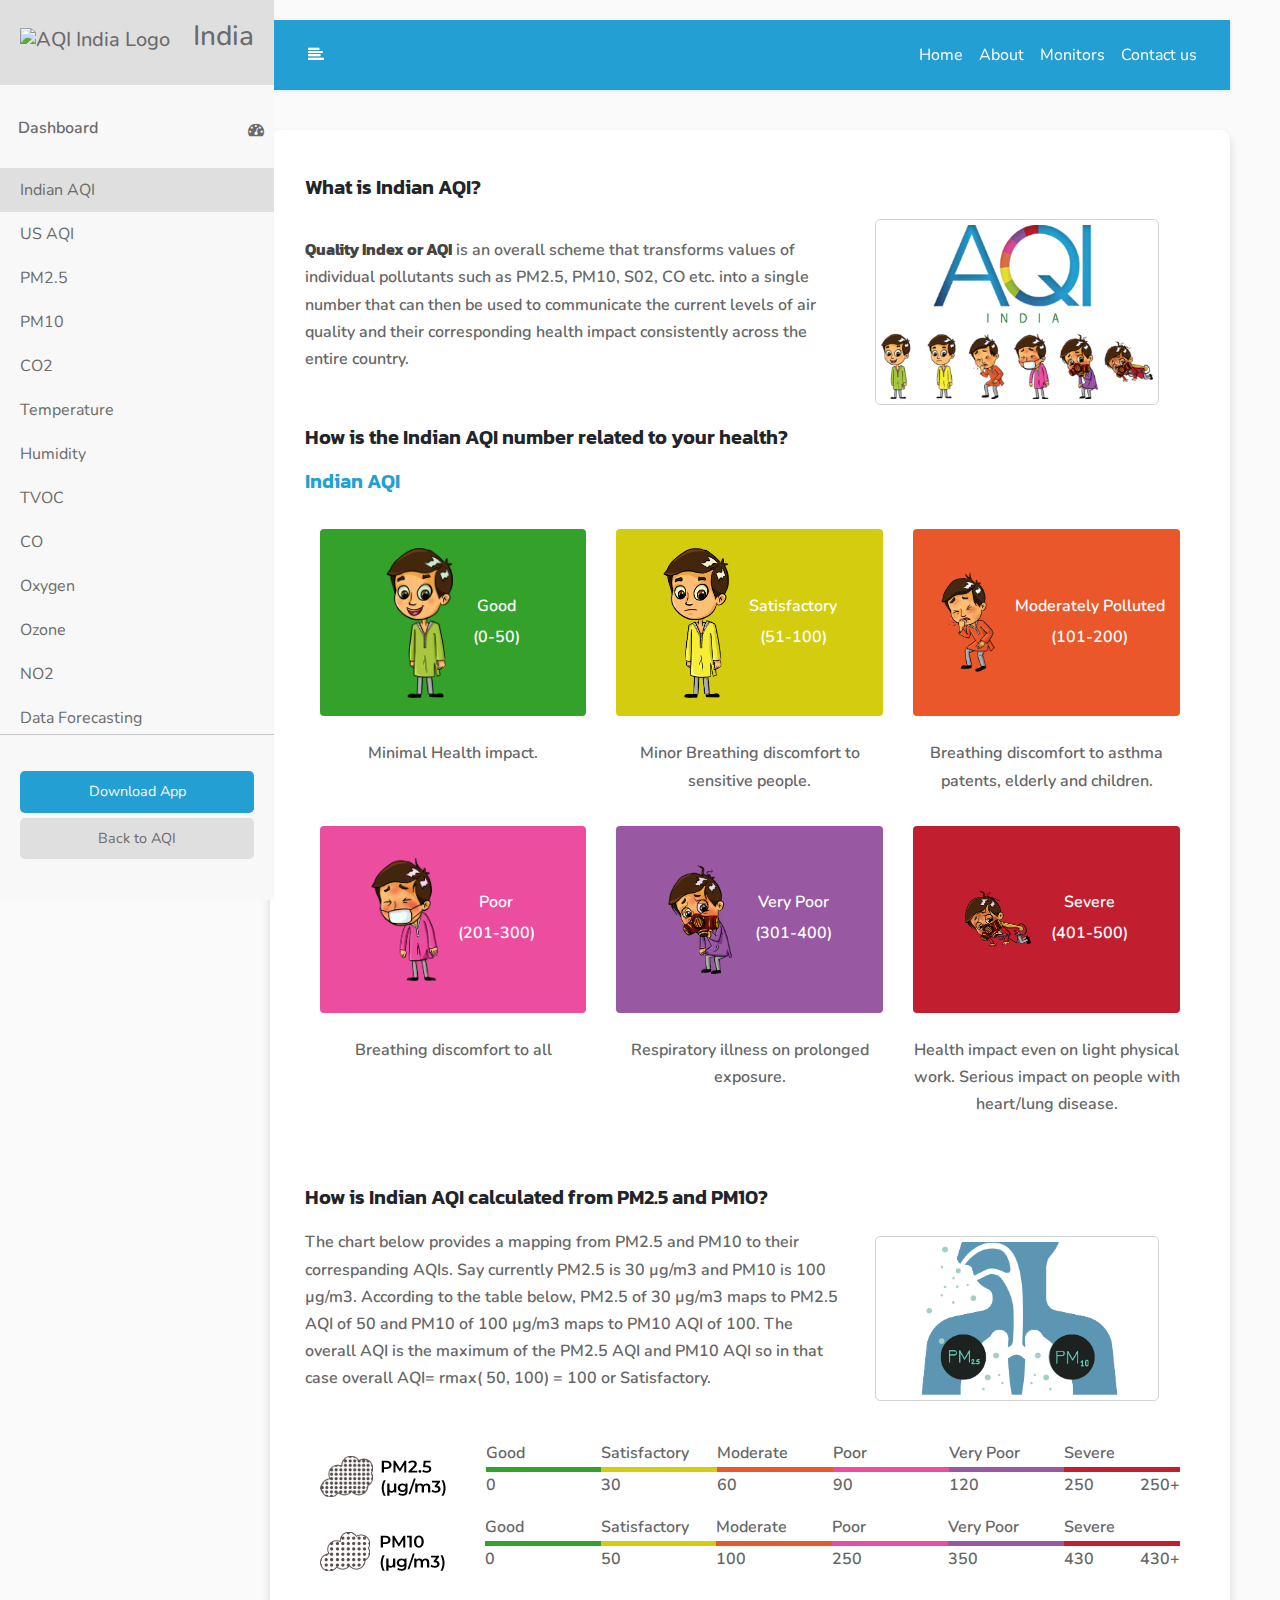
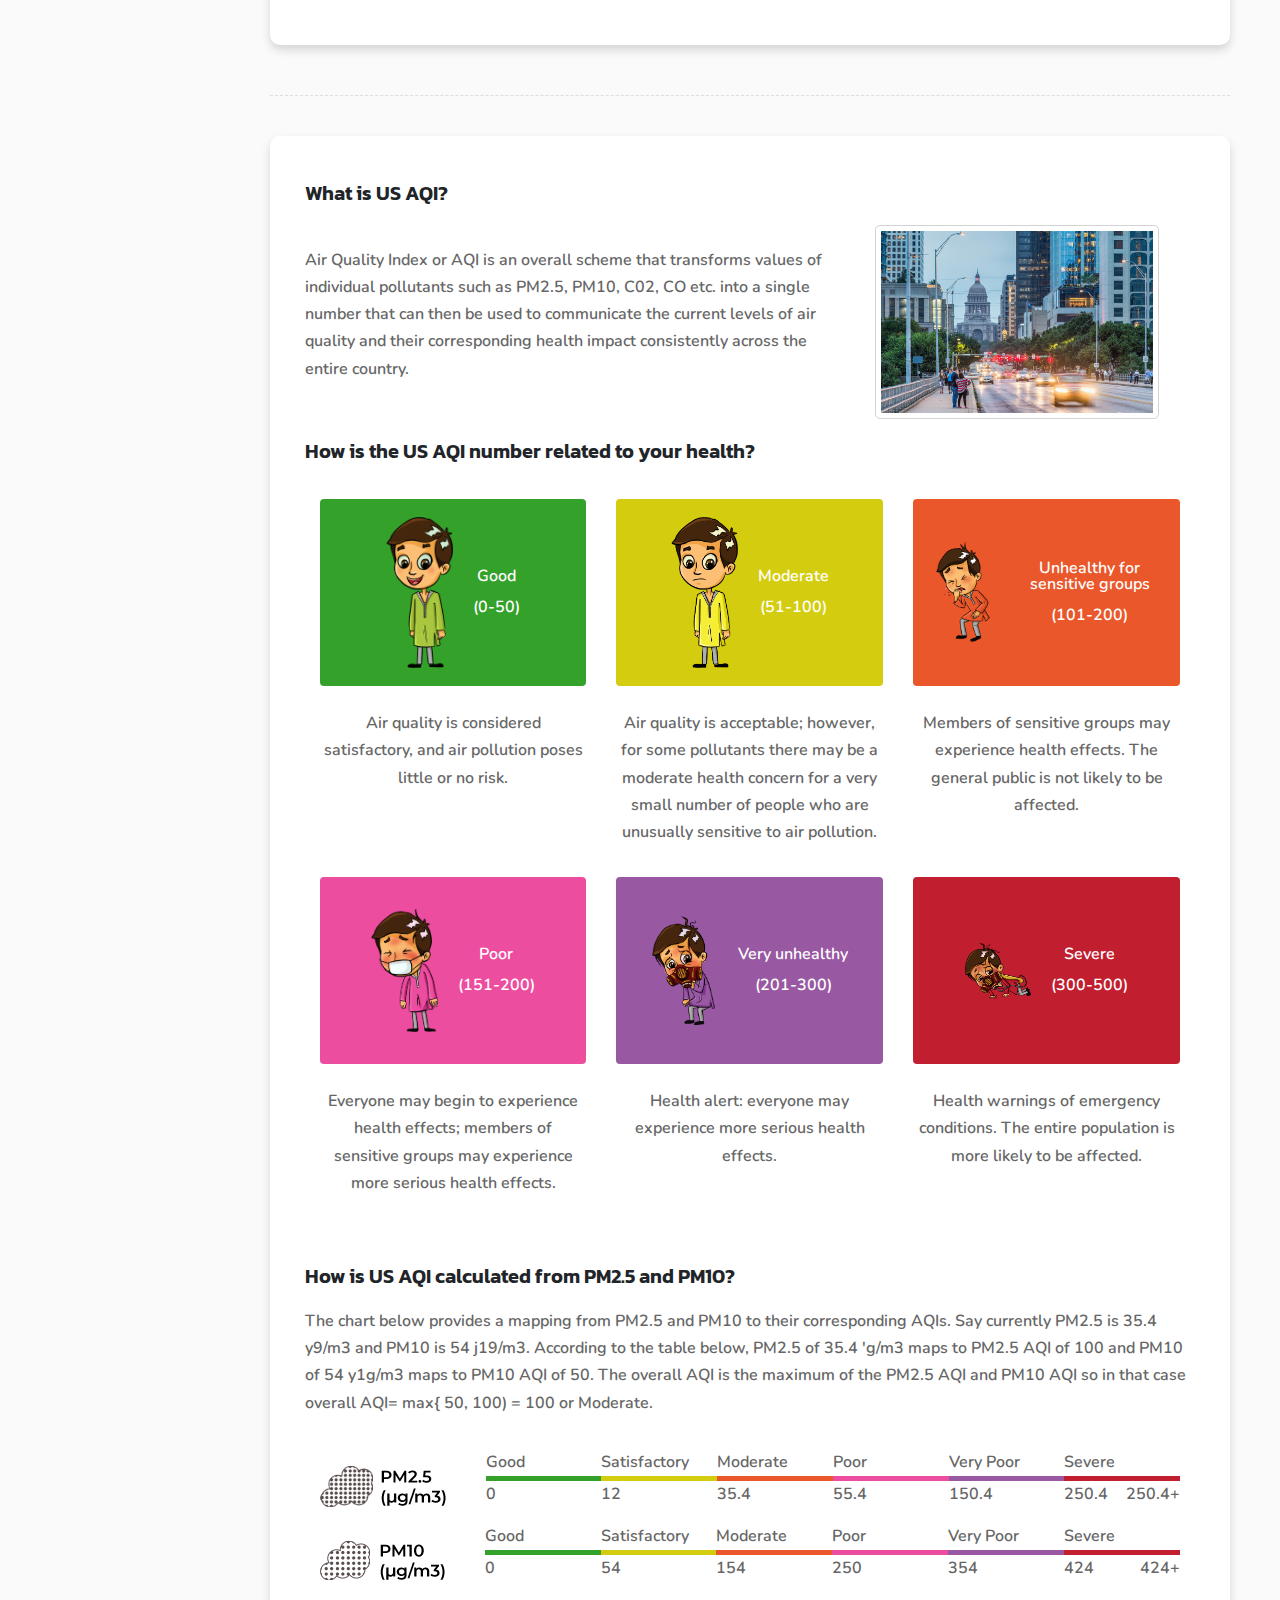
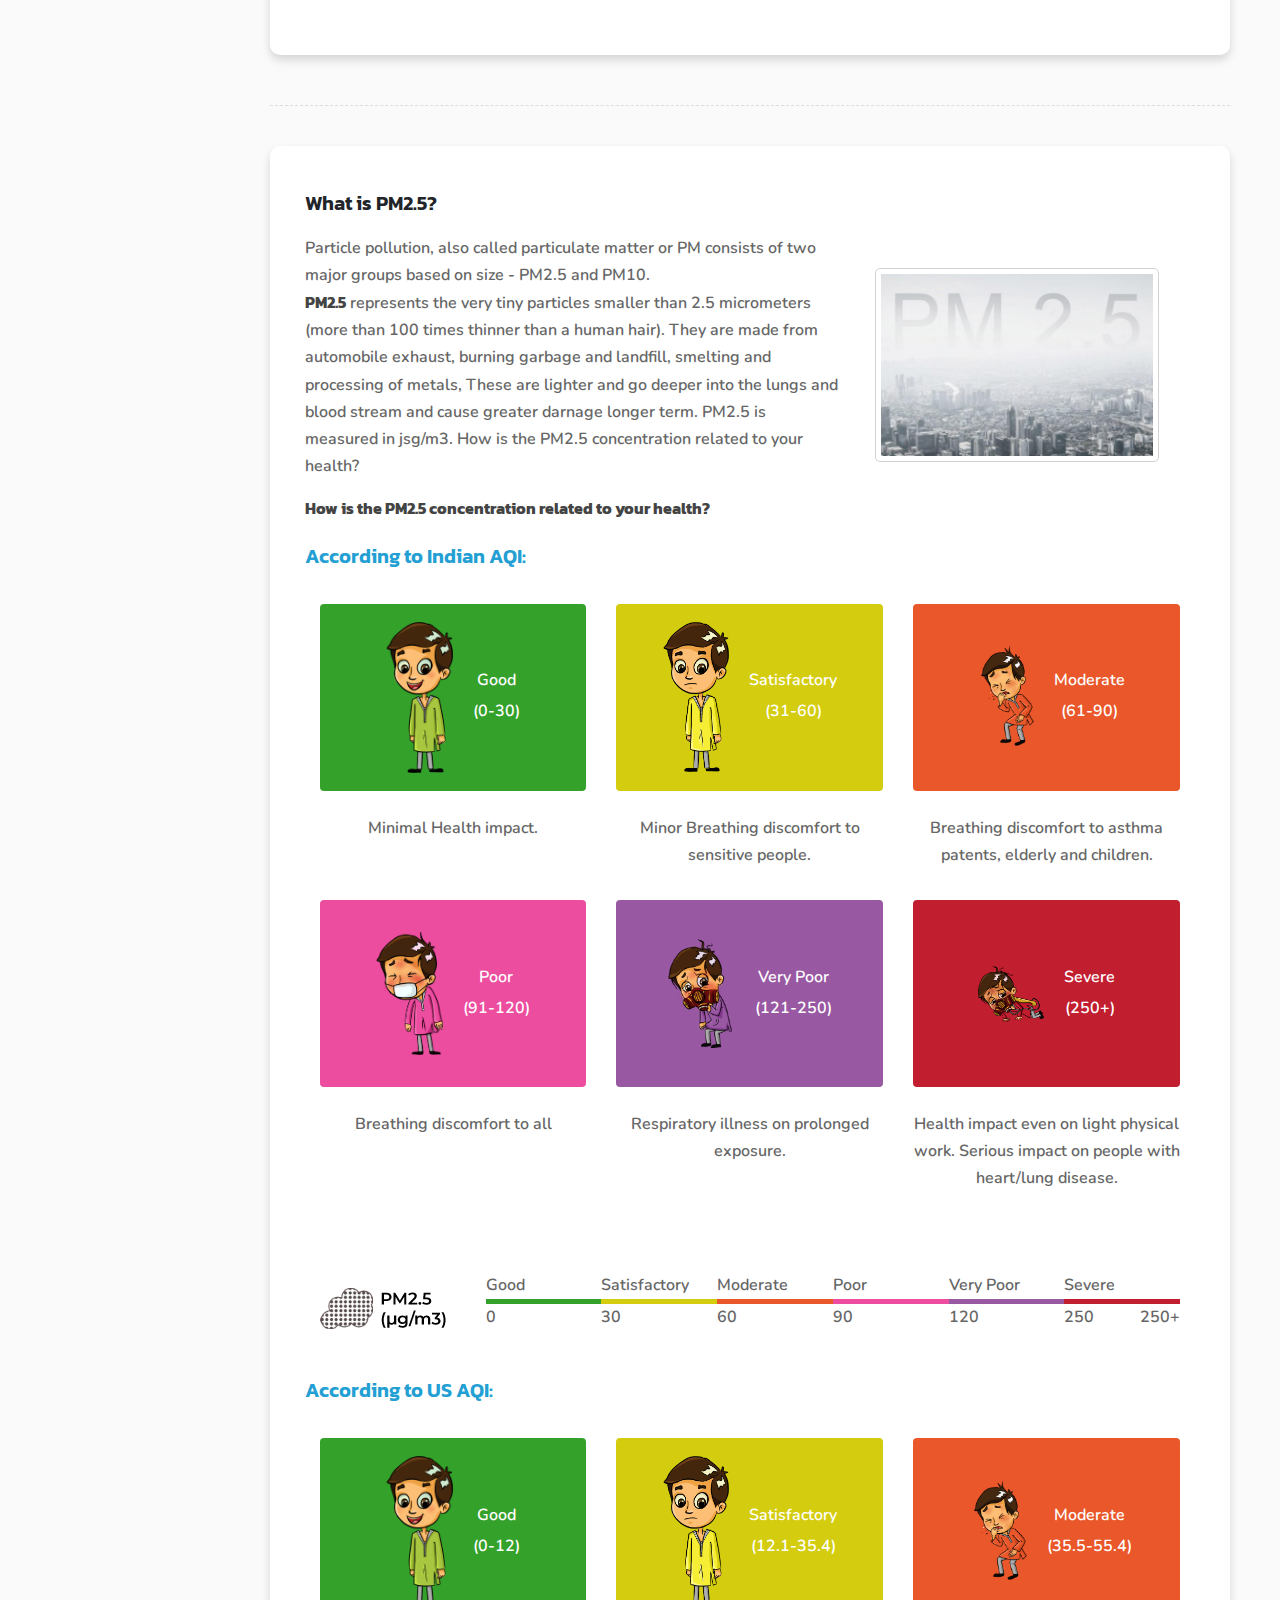
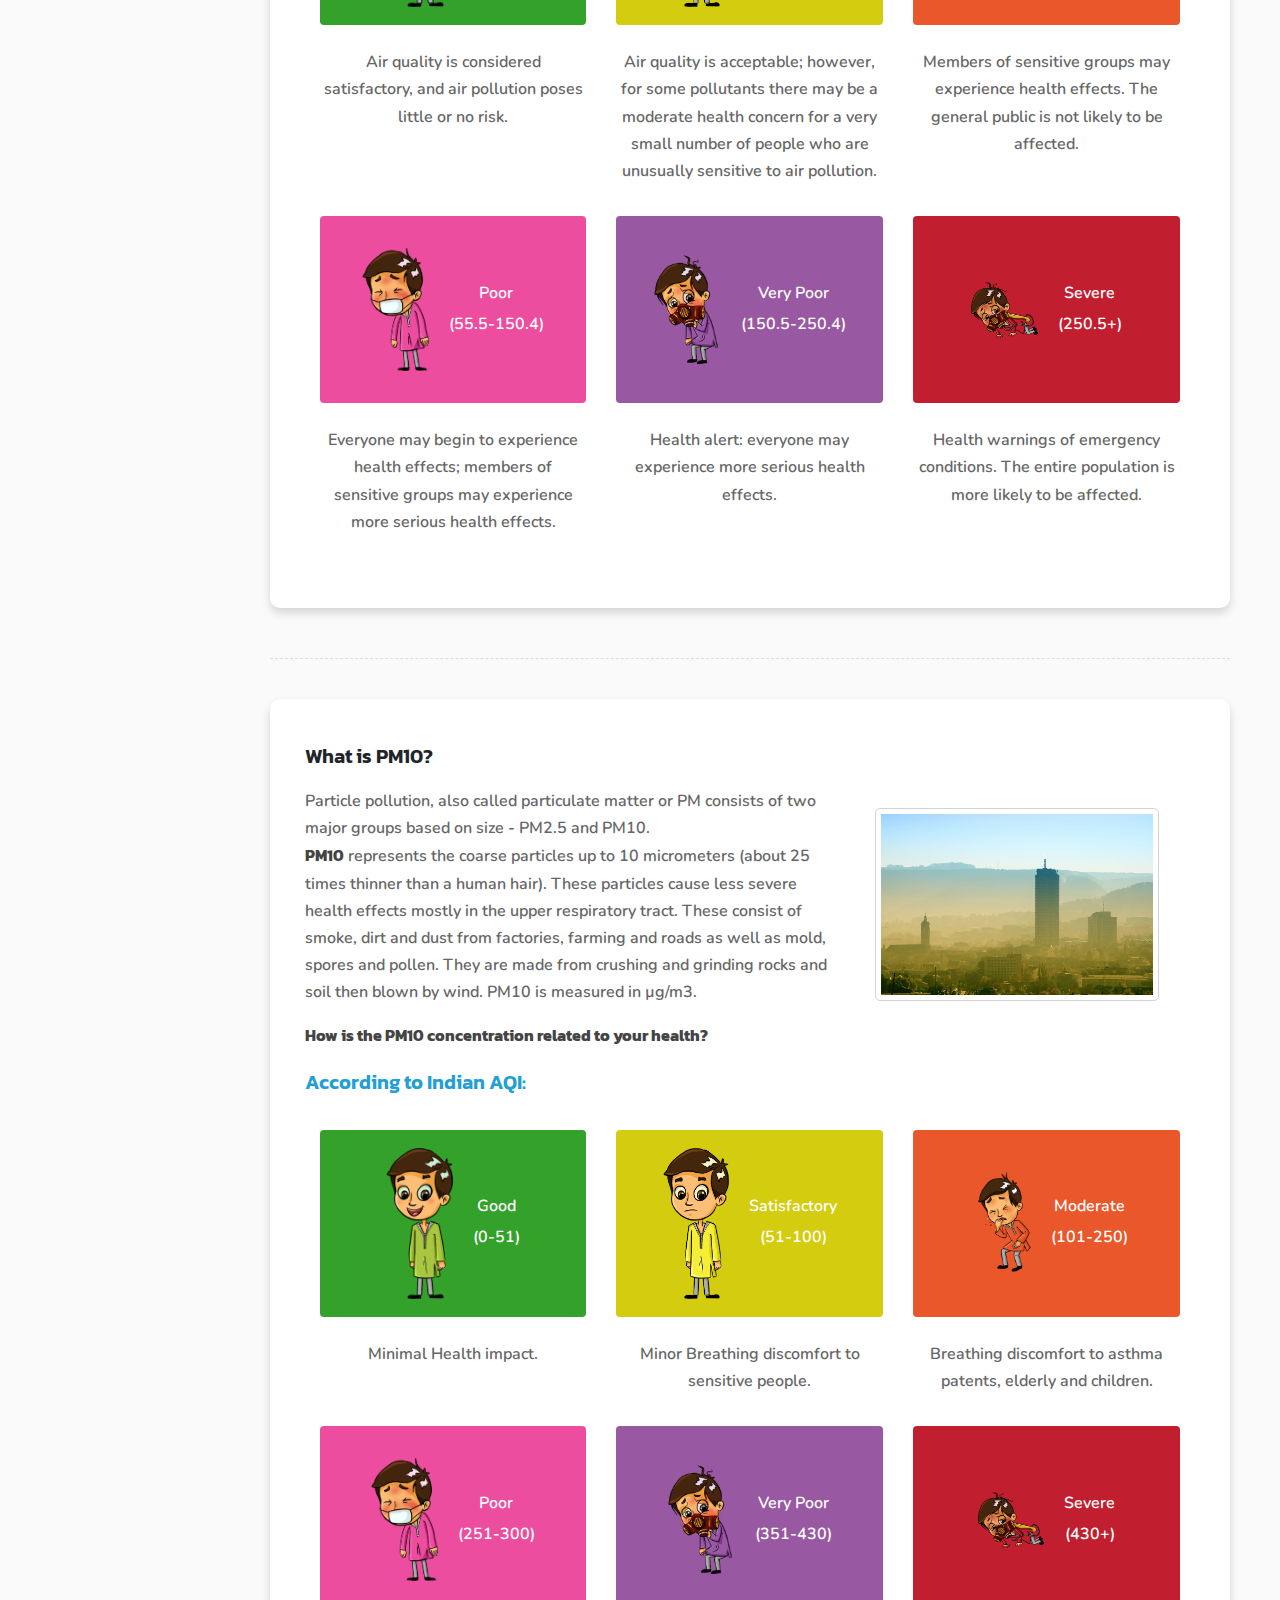
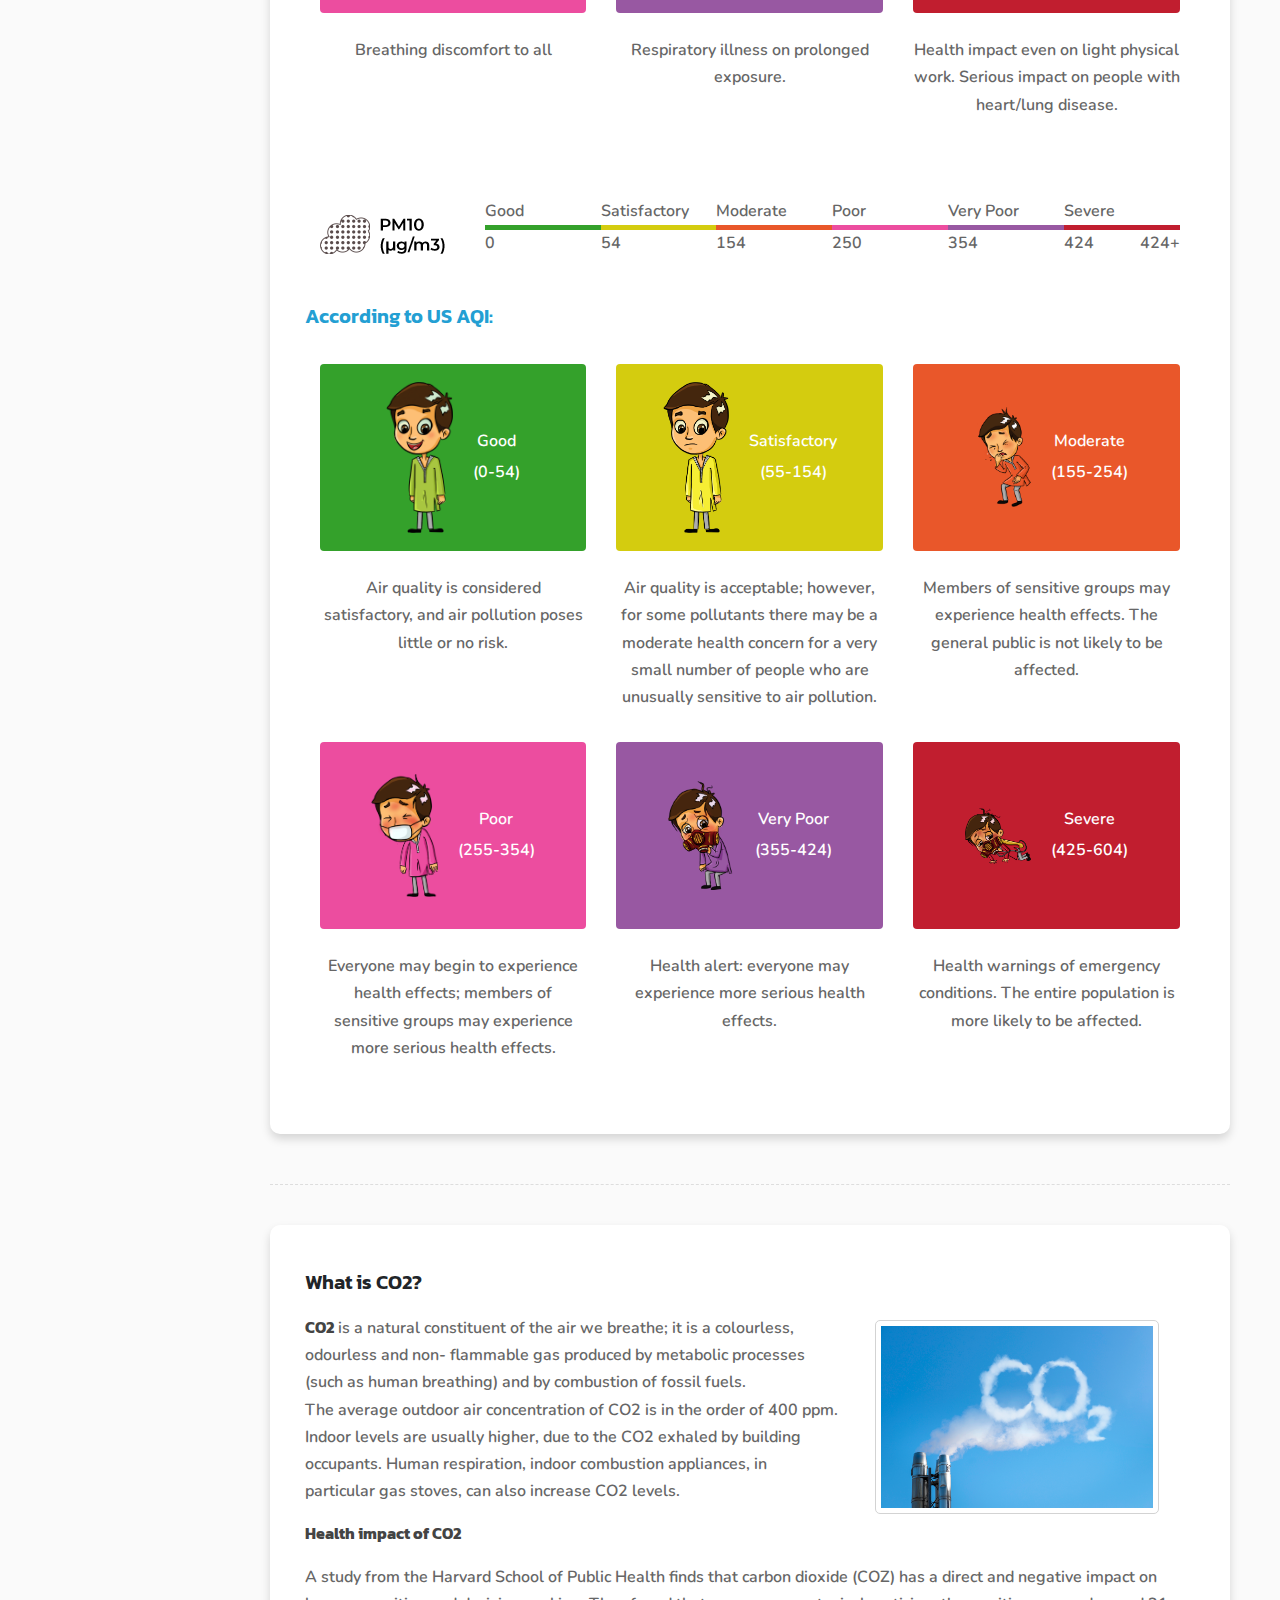
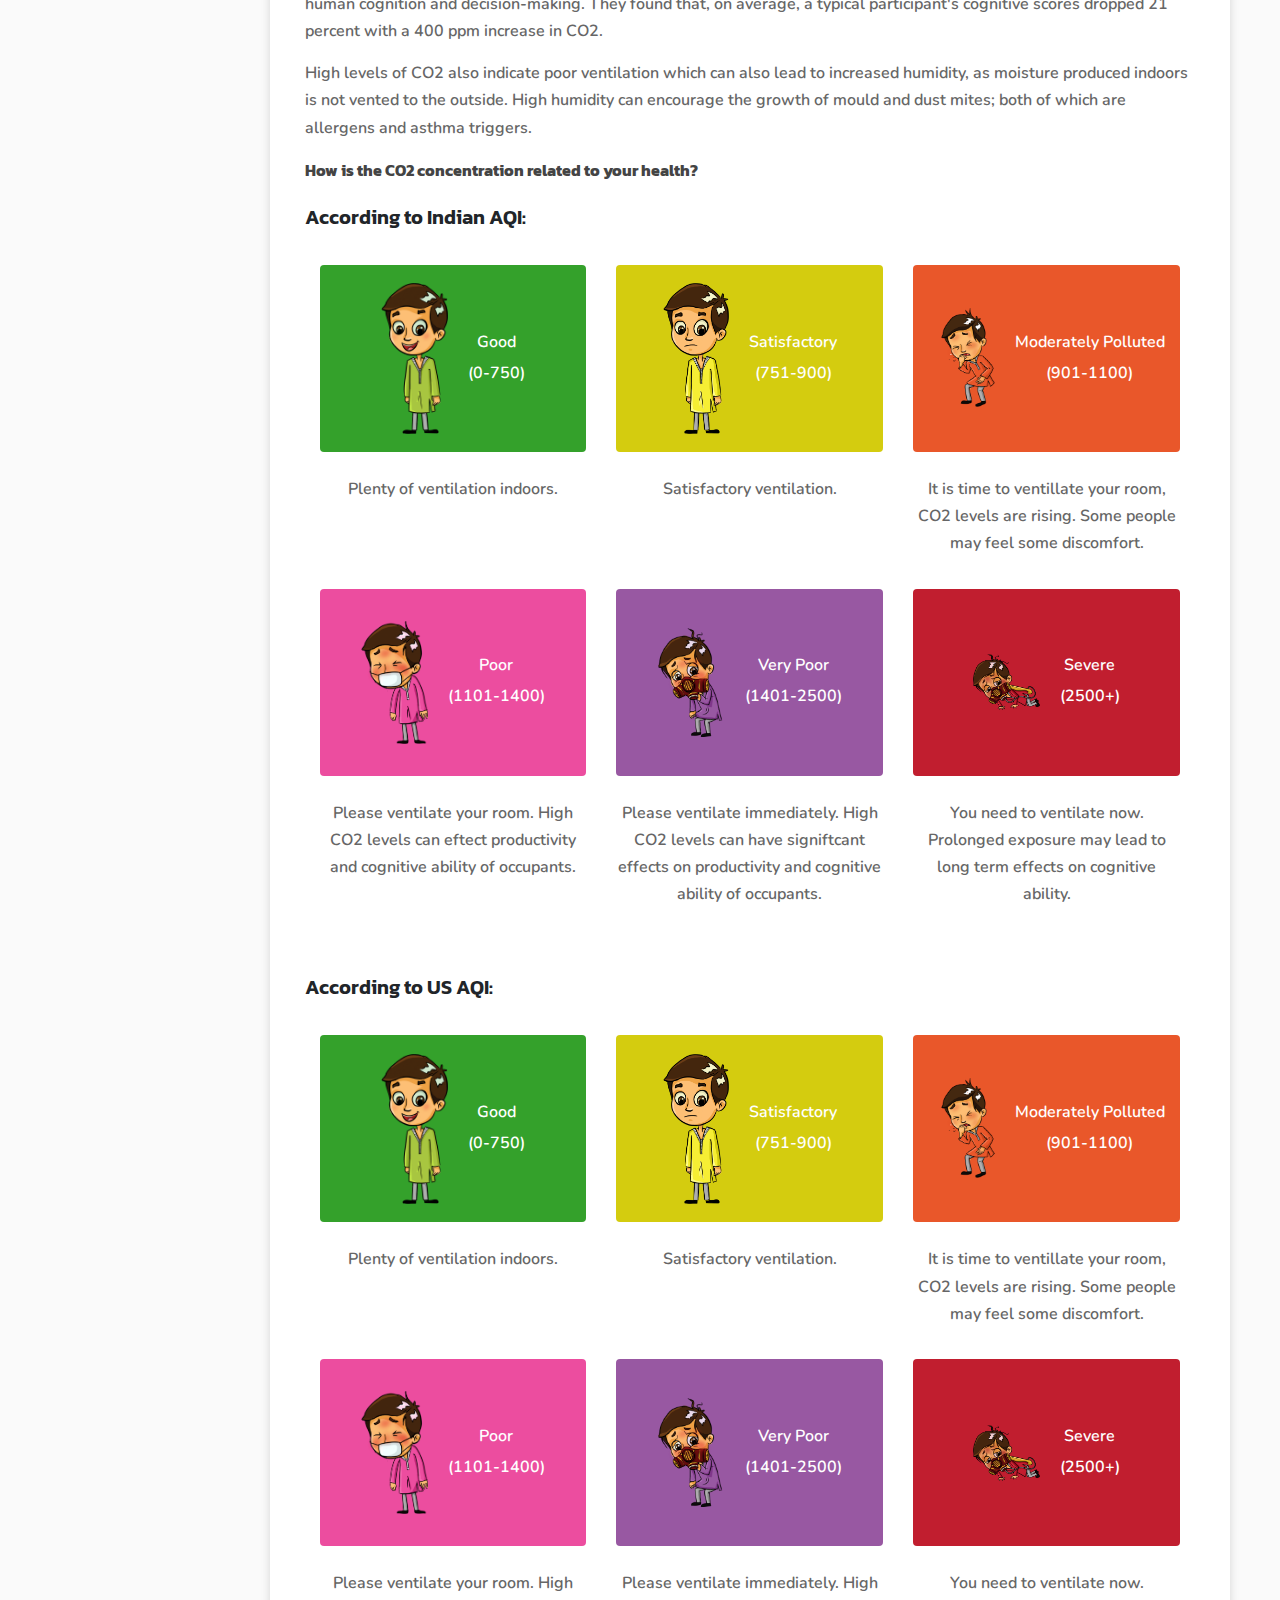
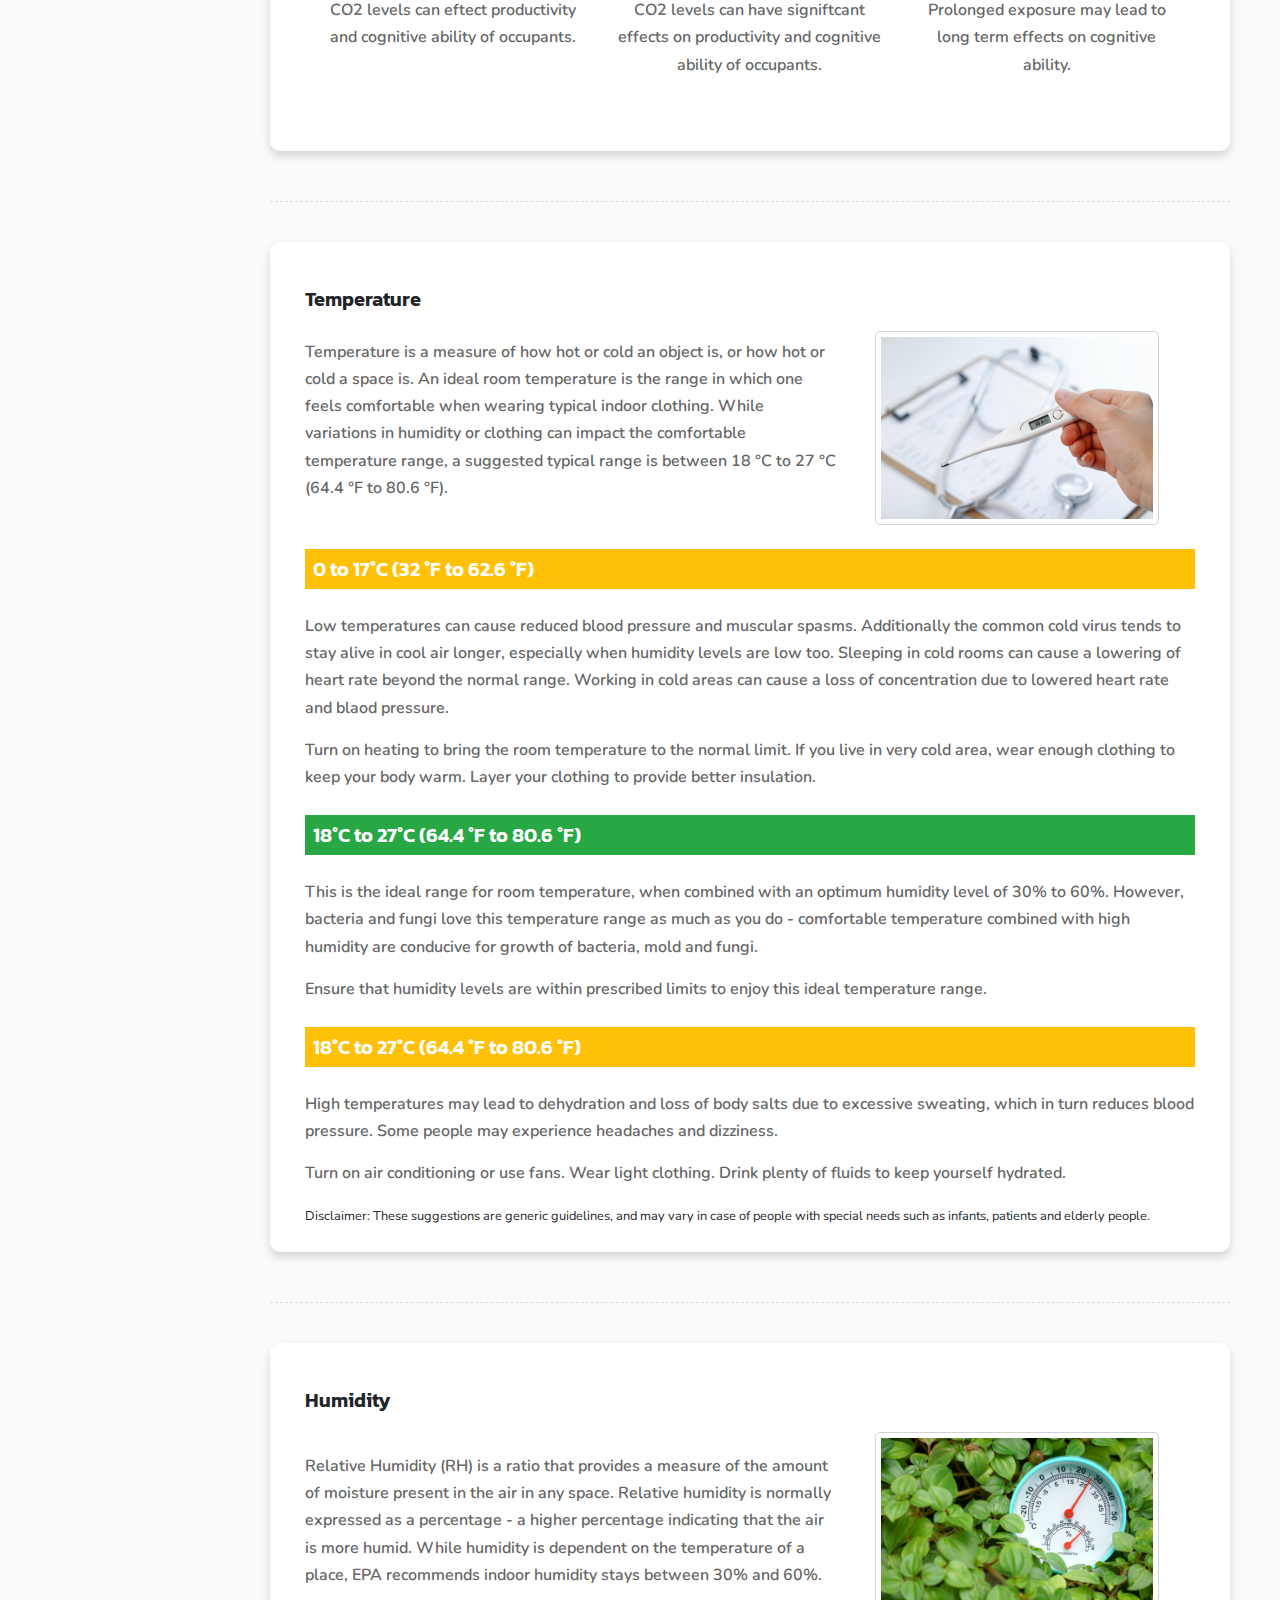
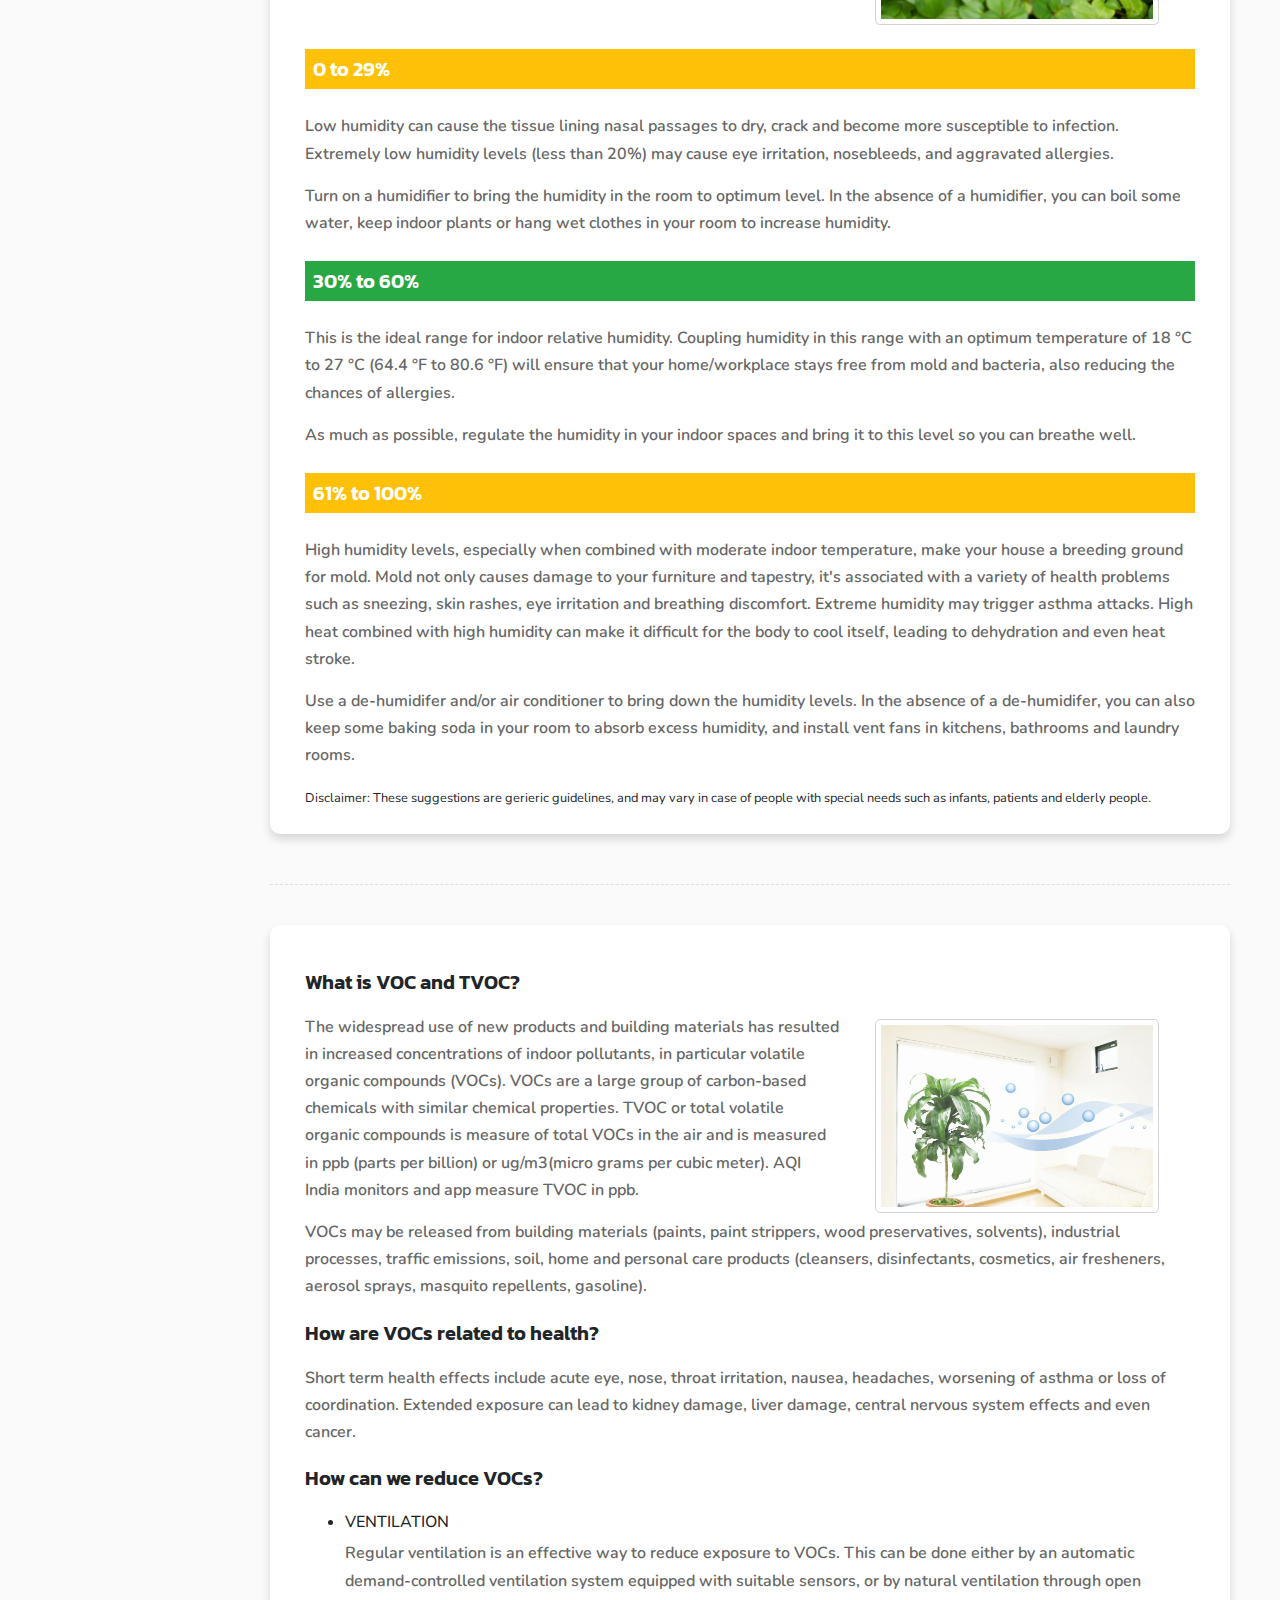
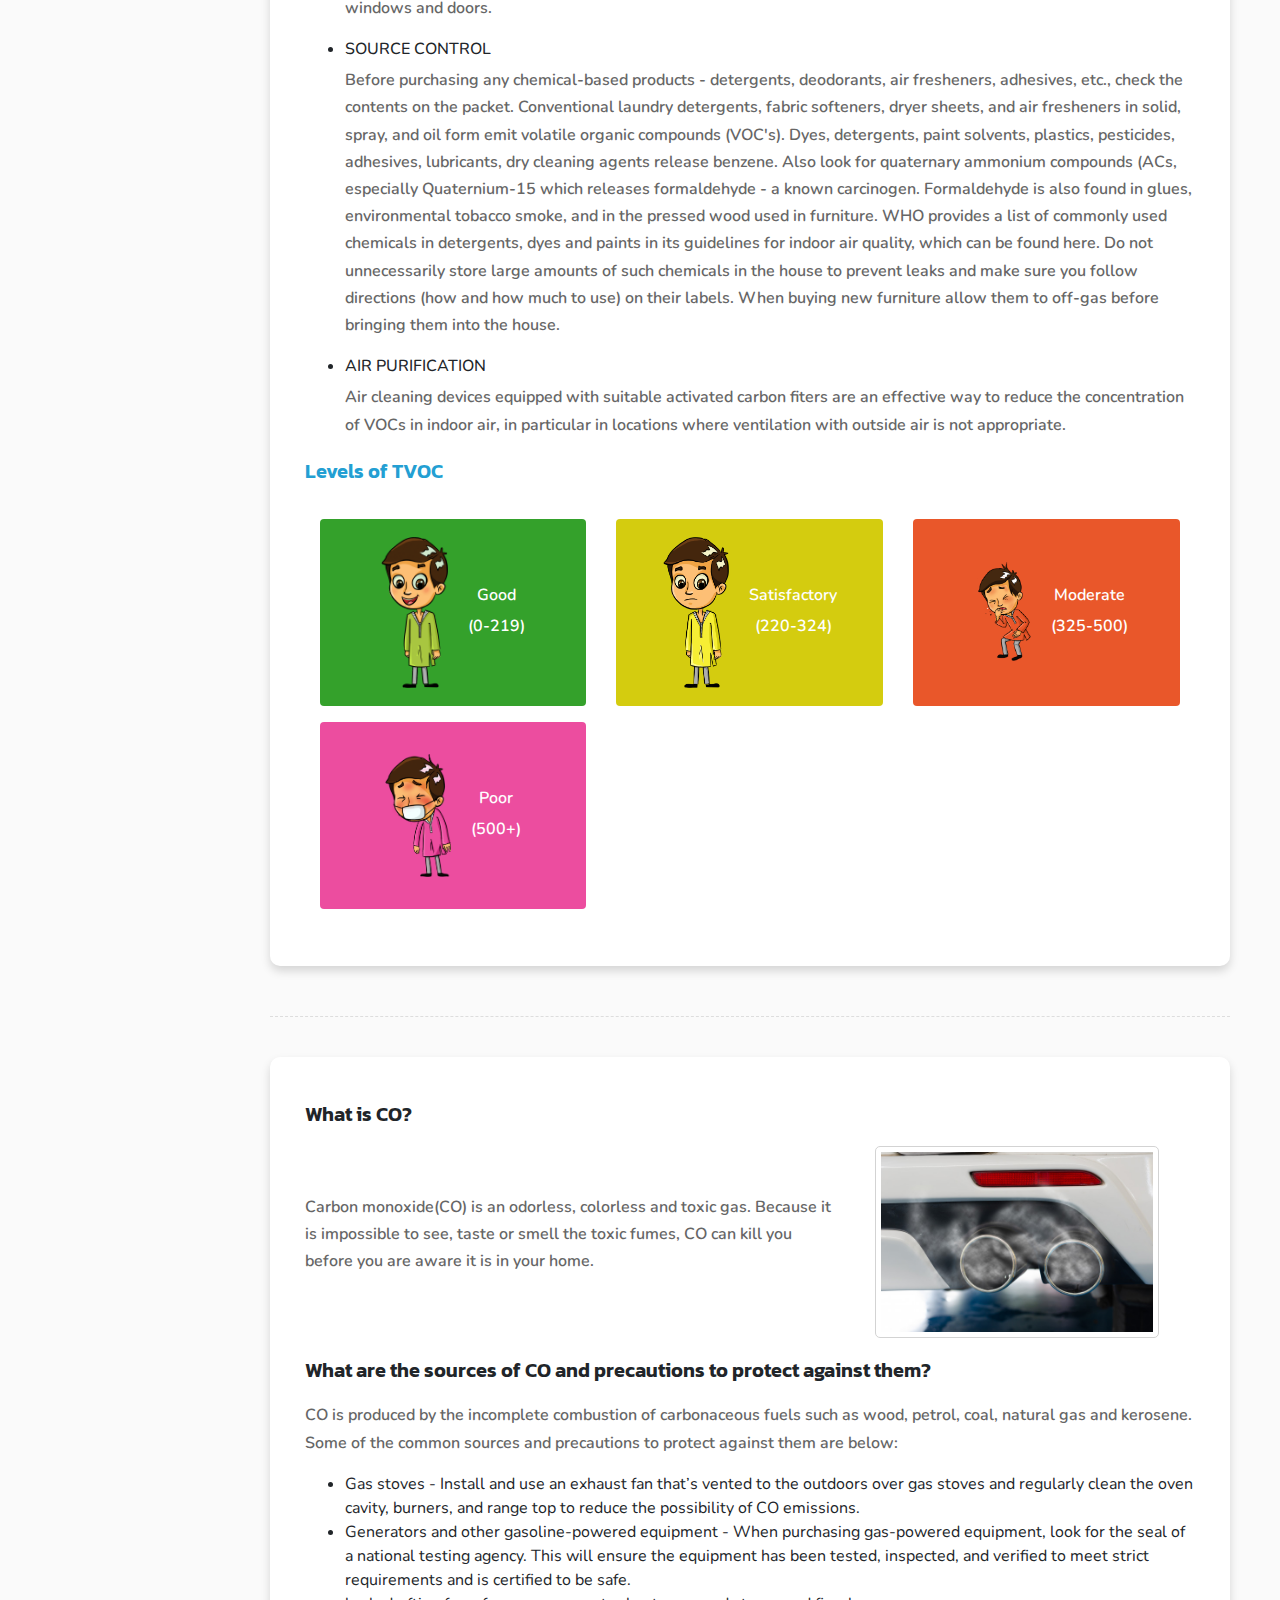
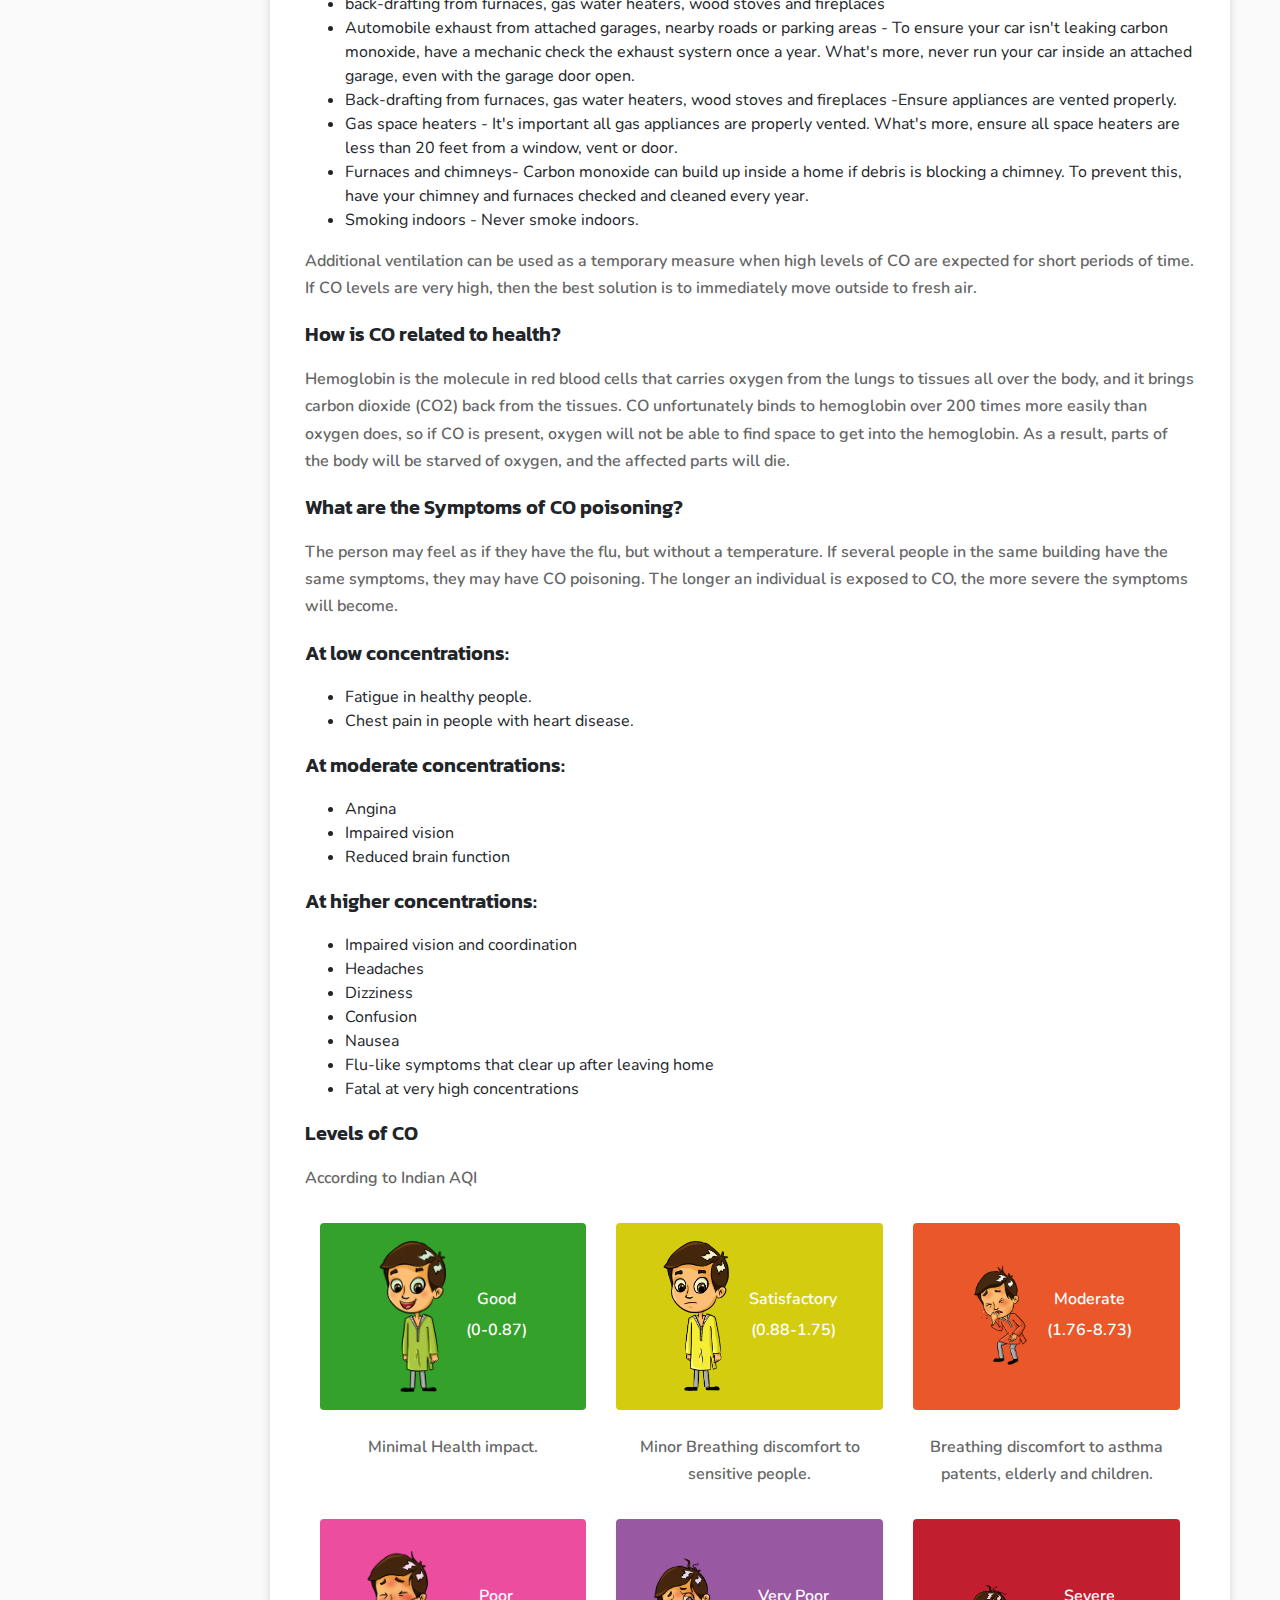
==== commit 4018dadb: "New Layout design is implemented." ====
--- a/aqi-india-parameter-ranges/index.html
+++ b/aqi-india-parameter-ranges/index.html
@@ -1,2436 +1,2944 @@
 <!DOCTYPE html>
 <html lang="en">
-  <head>
-    <meta charset="UTF-8" />
-    <meta name="viewport" content="width=device-width, initial-scale=1.0" />
-    <meta http-equiv="X-UA-Compatible" content="IE=edge" />
-    <link rel="Company favicon" href="favicon.ico" type="image/x-icon" />
-    <title>AQI India</title>
-
-    <!-- bootstrap css -->
-    <link
-      rel="stylesheet"
-      href="https://stackpath.bootstrapcdn.com/bootstrap/4.4.1/css/bootstrap.min.css"
-      integrity="sha384-Vkoo8x4CGsO3+Hhxv8T/Q5PaXtkKtu6ug5TOeNV6gBiFeWPGFN9MuhOf23Q9Ifjh"
-      crossorigin="anonymous"
-    />
-    <link
-      rel="stylesheet"
-      href="https://cdnjs.cloudflare.com/ajax/libs/font-awesome/4.7.0/css/font-awesome.min.css"
-    />
-    <link rel="stylesheet" href="assets/sass/style.css" />
-  </head>
-
-  <body>
-    <section id="global" class="pusher">
-      <div class="wrapper">
-        <!-- Sidebar  -->
-
-        <div class="sidebar-main">
-          <nav id="sidebar">
-            <div class="sidebar-header">
-              <h3>
-                <a class="navbar-brand" href="https://www.aqi.in/">
-                  <img
-                    src="https://www.aqi.in/assets/images/aqi-logo.png"
-                    title="AQI India Logo"
-                    alt="AQI India Logo"
-                    width="63px"
-                  />
-                </a>
-                India
-                <a href="javascript:void(0)" id="hideShow"
-                  ><i class="fa fa-chevron-circle-left" aria-hidden="true"></i
-                ></a>
-              </h3>
-            </div>
-
-            <ul class="list-unstyled components" id="scroll">
-              <p>
-                &nbsp; Dashboard
-                <i class="fa fa-tachometer" aria-hidden="true" id="blink"></i>
-              </p>
-              <li class="active"><a href="#indian-aqi">Indian AQI</a></li>
-              <li><a href="#us-aqi">US AQI</a></li>
-              <li><a href="#pm2-5">PM2.5</a></li>
-              <li><a href="#pm10">PM10</a></li>
-              <li><a href="#co2">CO2</a></li>
-              <li><a href="#temperature">Temperature</a></li>
-              <li><a href="#humidity">Humidity</a></li>
-              <li><a href="#tvoc">TVOC</a></li>
-              <li><a href="#co">CO</a></li>
-              <li><a href="#oxygen">Oxygen</a></li>
-              <li><a href="#ozone">Ozone</a></li>
-              <li><a href="#no2">NO2</a></li>
-              <li><a href="#forecasting">Data Forecasting</a></li>
-            </ul>
-
-            <ul class="list-unstyled CTAs">
-              <li>
-                <a href="https://pranaair.com" class="download">Download App</a>
-              </li>
-              <li>
-                <a href="https://aqi.in" class="article">Back to AQI</a>
-              </li>
-            </ul>
-          </nav>
-        </div>
-
-        <!-- Page Content  -->
-        <div id="content">
-          <nav class="navbar navbar-expand-lg navbar-light">
-            <div class="container-fluid">
-              <button
-                type="button"
-                id="sidebarCollapse"
-                class="btn text-sidebar bg-turbo-yellow"
-              >
-                <i class="fa fa-align-left"></i>
-                <span></span>
-              </button>
-              <button
-                class="btn btn-dark d-inline-block d-lg-none ml-auto"
-                type="button"
-                data-toggle="collapse"
-                data-target="#navbarSupportedContent"
-                aria-controls="navbarSupportedContent"
-                aria-expanded="false"
-                aria-label="Toggle navigation"
-              >
-                <i class="fa fa-align-justify"></i>
-              </button>
-
-              <div class="collapse navbar-collapse" id="navbarSupportedContent">
-                <ul class="nav navbar-nav ml-auto">
-                  <li class="nav-item active">
-                    <a class="nav-link" href="#">Home</a>
-                  </li>
-                  <li class="nav-item">
-                    <a class="nav-link" href="#">About</a>
-                  </li>
-                  <li class="nav-item">
-                    <a class="nav-link" href="#">Monitors</a>
-                  </li>
-                  <li class="nav-item">
-                    <a class="nav-link" href="#">Contact us</a>
-                  </li>
-                </ul>
+
+<head>
+  <meta charset="UTF-8" />
+  <meta name="viewport" content="width=device-width, initial-scale=1.0" />
+  <meta http-equiv="X-UA-Compatible" content="IE=edge" />
+  <link rel="Company favicon" href="favicon.ico" type="image/x-icon" />
+  <title>AQI India</title>
+
+  <!-- bootstrap css -->
+  <link rel="stylesheet" href="https://stackpath.bootstrapcdn.com/bootstrap/4.4.1/css/bootstrap.min.css"
+    integrity="sha384-Vkoo8x4CGsO3+Hhxv8T/Q5PaXtkKtu6ug5TOeNV6gBiFeWPGFN9MuhOf23Q9Ifjh" crossorigin="anonymous" />
+  <link rel="stylesheet" href="https://cdnjs.cloudflare.com/ajax/libs/font-awesome/4.7.0/css/font-awesome.min.css" />
+  <link rel="stylesheet" href="assets/sass/style.css" />
+</head>
+
+<body>
+  <section id="global" class="pusher">
+    <div class="wrapper">
+      <!-- Sidebar  -->
+
+      <div class="sidebar-main">
+        <nav id="sidebar">
+          <div class="sidebar-header">
+            <h3>
+              <a class="navbar-brand" href="https://www.aqi.in/">
+                <img src="https://www.aqi.in/assets/images/aqi-logo.png" title="AQI India Logo" alt="AQI India Logo"
+                  width="63px" />
+              </a>
+              India
+              <a href="javascript:void(0)" id="hideShow"><i class="fa fa-chevron-circle-left"
+                  aria-hidden="true"></i></a>
+            </h3>
+          </div>
+
+          <ul class="list-unstyled components" id="scroll">
+            <p>
+              &nbsp; Dashboard
+              <i class="fa fa-tachometer" aria-hidden="true" id="blink"></i>
+            </p>
+            <li class="active"><a href="#indian-aqi">Indian AQI</a></li>
+            <li><a href="#us-aqi">US AQI</a></li>
+            <li><a href="#pm2-5">PM2.5</a></li>
+            <li><a href="#pm10">PM10</a></li>
+            <li><a href="#co2">CO2</a></li>
+            <li><a href="#temperature">Temperature</a></li>
+            <li><a href="#humidity">Humidity</a></li>
+            <li><a href="#tvoc">TVOC</a></li>
+            <li><a href="#co">CO</a></li>
+            <li><a href="#oxygen">Oxygen</a></li>
+            <li><a href="#ozone">Ozone</a></li>
+            <li><a href="#no2">NO2</a></li>
+            <li><a href="#forecasting">Data Forecasting</a></li>
+          </ul>
+
+          <ul class="list-unstyled CTAs">
+            <li>
+              <a href="https://pranaair.com" class="download">Download App</a>
+            </li>
+            <li>
+              <a href="https://aqi.in" class="article">Back to AQI</a>
+            </li>
+          </ul>
+        </nav>
+      </div>
+
+      <!-- Page Content  -->
+      <div id="content">
+        <nav class="navbar navbar-expand-lg navbar-light">
+          <div class="container-fluid">
+            <button type="button" id="sidebarCollapse" class="btn text-sidebar bg-turbo-yellow">
+              <i class="fa fa-align-left"></i>
+              <span></span>
+            </button>
+            <button class="btn btn-dark d-inline-block d-lg-none ml-auto" type="button" data-toggle="collapse"
+              data-target="#navbarSupportedContent" aria-controls="navbarSupportedContent" aria-expanded="false"
+              aria-label="Toggle navigation">
+              <i class="fa fa-align-justify"></i>
+            </button>
+
+            <div class="collapse navbar-collapse" id="navbarSupportedContent">
+              <ul class="nav navbar-nav ml-auto">
+                <li class="nav-item active">
+                  <a class="nav-link" href="#">Home</a>
+                </li>
+                <li class="nav-item">
+                  <a class="nav-link" href="#">About</a>
+                </li>
+                <li class="nav-item">
+                  <a class="nav-link" href="#">Monitors</a>
+                </li>
+                <li class="nav-item">
+                  <a class="nav-link" href="#">Contact us</a>
+                </li>
+              </ul>
+            </div>
+          </div>
+        </nav>
+        <!-- Indian AQI -->
+        <div class="line" id="indian-aqi"></div>
+        <div class="indian-aqi">
+          <h5>What is Indian AQI?</h5>
+
+          <div class="prana-container">
+            <p>
+              <strong>Quality Index or AQI</strong> is an overall scheme that
+              transforms values of individual pollutants such as PM2.5, PM10,
+              S02, CO etc. into a single number that can then be used to
+              communicate the current levels of air quality and their
+              corresponding health impact consistently across the entire
+              country.
+            </p>
+            <div class="image-wrapper">
+              <img src="assets/images/indian-aqi.png" alt="" />
+            </div>
+          </div>
+
+          <h5>How is the Indian AQI number related to your health?</h5>
+          <h5 id="sub-title">Indian AQI</h5>
+
+          <section class="AQI-categories text-xs-center" id="indian-aqi">
+            <div class="container">
+              <div class="row">
+                <div class="col-md-4">
+                  <a href="#">
+                    <div class="card service-card card-inverse">
+                      <div class="card-block">
+                        <img src="assets/images/good-aqi.png" alt="" />
+                        <h4 class="card-title">
+                          <p class="title">Good</p>
+                          <p class="value">(0-50)</p>
+                        </h4>
+                      </div>
+                    </div>
+                  </a>
+                  <p id="description" class="text-center mt-4">
+                    Minimal Health impact.
+                  </p>
+                </div>
+                <div class="col-md-4">
+                  <a href="#">
+                    <div class="card service-card card-inverse">
+                      <div class="card-block">
+                        <img src="assets/images/moderate-aqi.png" alt="" />
+                        <h4 class="card-title">
+                          <p class="title">Satisfactory</p>
+                          <p class="value">
+                            (51-100)
+                          </p>
+                        </h4>
+                      </div>
+                    </div>
+                  </a>
+                  <p id="description" class="text-center mt-4">
+                    Minor Breathing discomfort to sensitive people.
+                  </p>
+                </div>
+                <div class="col-md-4">
+                  <a href="#">
+                    <div class="card service-card card-inverse">
+                      <div class="card-block">
+                        <img src="assets/images/poor-aqi.png" alt="" />
+                        <h4 class="card-title">
+                          <p class="title">Moderately Polluted</p>
+                          <p class="value">(101-200)</p>
+                        </h4>
+                      </div>
+                    </div>
+                  </a>
+                  <p id="description" class="text-center mt-4">
+                    Breathing discomfort to asthma patents, elderly and
+                    children.
+                  </p>
+                </div>
+                <div class="col-md-4">
+                  <a href="#">
+                    <div class="card service-card card-inverse">
+                      <div class="card-block">
+                        <img src="assets/images/unhealthy-aqi.png" alt="" />
+                        <h4 class="card-title">
+                          <p class="title">Poor</p>
+                          <p class="value">(201-300)</p>
+                        </h4>
+                      </div>
+                    </div>
+                  </a>
+                  <p id="description" class="text-center mt-4">
+                    Breathing discomfort to all
+                  </p>
+                </div>
+                <div class="col-md-4">
+                  <a href="#">
+                    <div class="card service-card card-inverse">
+                      <div class="card-block">
+                        <img src="assets/images/severe-aqi.png" alt="" />
+                        <h4 class="card-title">
+                          <p class="title">Very Poor</p>
+                          <p class="value">(301-400)</p>
+                        </h4>
+                      </div>
+                    </div>
+                  </a>
+                  <p id="description" class="text-center mt-4">
+                    Respiratory illness on prolonged exposure.
+                  </p>
+                </div>
+
+                <div class="col-md-4">
+                  <a href="#">
+                    <div class="card service-card card-inverse">
+                      <div class="card-block">
+                        <img src="assets/images/hazardous-aqi.png" alt="" />
+                        <h4 class="card-title">
+                          <p class="title">Severe</p>
+                          <p class="value">(401-500)</p>
+                        </h4>
+                      </div>
+                    </div>
+                  </a>
+                  <p id="description" class="text-center mt-4">
+                    Health impact even on light physical work. Serious impact
+                    on people with heart/lung disease.
+                  </p>
+                </div>
               </div>
-            </div>
-          </nav>
-          <!-- Indian AQI -->
-          <div class="line" id="indian-aqi"></div>
-          <div class="indian-aqi">
-            <h5>What is Indian AQI?</h5>
-
-            <div class="prana-container">
-              <p>
-                <strong>Quality Index or AQI</strong> is an overall scheme that
-                transforms values of individual pollutants such as PM2.5, PM10,
-                S02, CO etc. into a single number that can then be used to
-                communicate the current levels of air quality and their
-                corresponding health impact consistently across the entire
-                country.
-              </p>
-              <div class="image-wrapper">
-                <img src="assets/images/indian-aqi.png" alt="" />
-              </div>
-            </div>
-
-            <h5>How is the Indian AQI number related to your health?</h5>
-            <h5 id="sub-title">Indian AQI</h5>
-
-            <section class="AQI-categories text-xs-center" id="indian-aqi">
-              <div class="container">
-                <div class="row">
-                  <div class="col-md-4">
-                    <a href="#">
-                      <div class="card service-card card-inverse">
-                        <div class="card-block">
-                          <img src="assets/images/good-aqi.png" alt="" />
-                          <h4 class="card-title">
-                            <p class="title">Good</p>
-                            <p class="value">(0-50)</p>
-                          </h4>
-                        </div>
-                      </div>
-                    </a>
-                    <p id="description" class="text-center mt-4">
-                      Minimal Health impact Satisfactory
-                    </p>
-                  </div>
-                  <div class="col-md-4">
-                    <a href="#">
-                      <div class="card service-card card-inverse">
-                        <div class="card-block">
-                          <img src="assets/images/moderate-aqi.png" alt="" />
-                          <h4 class="card-title">
-                            <p class="title">Satisfactory</p>
-                            <p class="value">
-                              (51-100)
-                            </p>
-                          </h4>
-                        </div>
-                      </div>
-                    </a>
-                    <p id="description" class="text-center mt-4">
-                      Minor Breathing discomfort to sensitive people.
-                    </p>
-                  </div>
-                  <div class="col-md-4">
-                    <a href="#">
-                      <div class="card service-card card-inverse">
-                        <div class="card-block">
-                          <img src="assets/images/poor-aqi.png" alt="" />
-                          <h4 class="card-title">
-                            <p class="title">Moderately Polluted</p>
-                            <p class="value">(101-200)</p>
-                          </h4>
-                        </div>
-                      </div>
-                    </a>
-                    <p id="description" class="text-center mt-4">
-                      Breathing discomfort to asthma patents, elderly and
-                      children.
-                    </p>
-                  </div>
-                  <div class="col-md-4">
-                    <a href="#">
-                      <div class="card service-card card-inverse">
-                        <div class="card-block">
-                          <img src="assets/images/unhealthy-aqi.png" alt="" />
-                          <h4 class="card-title">
-                            <p class="title">Poor</p>
-                            <p class="value">(201-300)</p>
-                          </h4>
-                        </div>
-                      </div>
-                    </a>
-                    <p id="description" class="text-center mt-4">
-                      Breathing discomfort to all
-                    </p>
-                  </div>
-                  <div class="col-md-4">
-                    <a href="#">
-                      <div class="card service-card card-inverse">
-                        <div class="card-block">
-                          <img src="assets/images/severe-aqi.png" alt="" />
-                          <h4 class="card-title">
-                            <p class="title">Very Poor</p>
-                            <p class="value">(301-400)</p>
-                          </h4>
-                        </div>
-                      </div>
-                    </a>
-                    <p id="description" class="text-center mt-4">
-                      Respiratory illness on prolonged exposure.
-                    </p>
-                  </div>
-
-                  <div class="col-md-4">
-                    <a href="#">
-                      <div class="card service-card card-inverse">
-                        <div class="card-block">
-                          <img src="assets/images/hazardous-aqi.png" alt="" />
-                          <h4 class="card-title">
-                            <p class="title">Severe</p>
-                            <p class="value">(401-500)</p>
-                          </h4>
-                        </div>
-                      </div>
-                    </a>
-                    <p id="description" class="text-center mt-4">
-                      Health impact even on light physical work. Serious impact
-                      on people with heart/lung disease.
-                    </p>
-                  </div>
-                </div>
-                <!--End Row-->
-              </div>
-            </section>
-
-            <h5>How is Indian AQI calculated from PM2.5 and PM10?</h5>
-
-            <div class="prana-container">
-              <p>
-                The chart below provides a mapping from PM2.5 and PM10 to their
-                correspanding AQIs. Say currently PM2.5 is 30 µg/m3 and PM10 is
-                100 µg/m3. According to the table below, PM2.5 of 30 µg/m3 maps
-                to PM2.5 AQI of 50 and PM10 of 100 µg/m3 maps to PM10 AQI of
-                100. The overall AQI is the maximum of the PM2.5 AQI and PM10
-                AQI so in that case overall AQI= rmax( 50, 100) = 100 or
-                Satisfactory.
-              </p>
-              <div class="image-wrapper">
-                <img src="assets/images/pm-2.5-pm-10.png" alt="" />
-              </div>
-            </div>
-            <div class="table-responsive-md" id="aqi-pm10-compare">
-              <table class="table table-hover text-center">
-                <thead class="thead-light">
-                  <tr>
-                    <th scope="col">
-                      <p>PM2.5</p>
-                      <p>(µg/m3)</p>
-                    </th>
-                    <th scope="col">AQI</th>
-                    <th scope="col">
-                      <p>PM10</p>
-                      <p>(µg/m3)</p>
-                    </th>
-                  </tr>
-                </thead>
-                <tbody>
-                  <tr>
-                    <td>250</td>
-                    <td>
-                      <p><strong>Severe</strong></p>
-                      <p>AQI: 401-500</p>
-                    </td>
-                    <td>430</td>
-                  </tr>
-                  <tr>
-                    <td>120</td>
-                    <td>
-                      <p><strong>Very Poor</strong></p>
-                      <p>AQI: 301-400</p>
-                    </td>
-                    <td>350</td>
-                  </tr>
-                  <tr>
-                    <td>90</td>
-                    <td>
-                      <p><strong>Poor</strong></p>
-                      <p>AQI: 201-300</p>
-                    </td>
-                    <td>250</td>
-                  </tr>
-                  <tr>
-                    <td>60</td>
-                    <td>
-                      <p><strong>Moderately Polluted</strong></p>
-                      <p>AQI: 101-200</p>
-                    </td>
-                    <td>100</td>
-                  </tr>
-                  <tr>
-                    <td>30</td>
-                    <td>
-                      <p><strong>Satisfactory</strong></p>
-                      <p>AQI: 51-100</p>
-                    </td>
-                    <td>50</td>
-                  </tr>
-                  <tr>
-                    <td>0</td>
-                    <td>
-                      <p><strong>Good</strong></p>
-                      <p>AQI: 0-50</p>
-                    </td>
-                    <td>0</td>
-                  </tr>
-                </tbody>
-              </table>
-              <!-- closing table wrapper -->
-            </div>
-          </div>
-          <!--  US AQI -->
-          <div class="line" id="us-aqi"></div>
-          <div class="us-aqi">
-            <h5>What is US AQI?</h5>
-
-            <div class="prana-container">
-              <p>
-                Air Quality Index or AQI is an overall scheme that transforms
-                values of individual pollutants such as PM2.5, PM10, C02, CO
-                etc. into a single number that can then be used to communicate
-                the current levels of air quality and their corresponding health
-                impact consistently across the entire country.
-              </p>
-              <div class="image-wrapper">
-                <img src="assets/images/US-AQI.jpg" alt="" />
-              </div>
-            </div>
-            <h5>How is the US AQI number related to your health?</h5>
-            <section class="AQI-categories text-xs-center" id="indian-aqi">
-              <div class="container">
-                <div class="row">
-                  <div class="col-md-4">
-                    <a href="#">
-                      <div class="card service-card card-inverse">
-                        <div class="card-block">
-                          <img src="assets/images/good-aqi.png" alt="" />
-                          <h4 class="card-title">
-                            <p class="title">Good</p>
-                            <p class="value">(0-50)</p>
-                          </h4>
-                        </div>
-                      </div>
-                    </a>
-                    <p id="description" class="text-center mt-4">
-                      Air quality is considered satisfactory, and air pollution
-                      poses little or no risk.
-                    </p>
-                  </div>
-                  <div class="col-md-4">
-                    <a href="#">
-                      <div class="card service-card card-inverse">
-                        <div class="card-block">
-                          <img src="assets/images/moderate-aqi.png" alt="" />
-                          <h4 class="card-title">
-                            <p class="title">Moderate</p>
-                            <p class="value">
-                              (51-100)
-                            </p>
-                          </h4>
-                        </div>
-                      </div>
-                    </a>
-                    <p id="description" class="text-center mt-4">
-                      Air quality is acceptable; however, for some pollutants
-                      there may be a moderate health concern for a very small
-                      number of people who are unusually sensitive to air
-                      pollution.
-                    </p>
-                  </div>
-                  <div class="col-md-4">
-                    <a href="#">
-                      <div class="card service-card card-inverse">
-                        <div class="card-block">
-                          <img src="assets/images/poor-aqi.png" alt="" />
-                          <h4 class="card-title">
-                            <p class="title">Unhealthy for sensitive groups</p>
-                            <p class="value">(101-200)</p>
-                          </h4>
-                        </div>
-                      </div>
-                    </a>
-                    <p id="description" class="text-center mt-4">
-                      Members of sensitive groups may experience health effects.
-                      The general public is not likely to be affected.
-                    </p>
-                  </div>
-                  <div class="col-md-4">
-                    <a href="#">
-                      <div class="card service-card card-inverse">
-                        <div class="card-block">
-                          <img src="assets/images/unhealthy-aqi.png" alt="" />
-                          <h4 class="card-title">
-                            <p class="title">Poor</p>
-                            <p class="value">(151-200)</p>
-                          </h4>
-                        </div>
-                      </div>
-                    </a>
-                    <p id="description" class="text-center mt-4">
-                      Everyone may begin to experience health effects; members
-                      of sensitive groups may experience more serious health
-                      effects.
-                    </p>
-                  </div>
-                  <div class="col-md-4">
-                    <a href="#">
-                      <div class="card service-card card-inverse">
-                        <div class="card-block">
-                          <img src="assets/images/severe-aqi.png" alt="" />
-                          <h4 class="card-title">
-                            <p class="title">Very unhealthy</p>
-                            <p class="value">(201-300)</p>
-                          </h4>
-                        </div>
-                      </div>
-                    </a>
-                    <p id="description" class="text-center mt-4">
-                      Health alert: everyone may experience more serious health
-                      effects.
-                    </p>
-                  </div>
-
-                  <div class="col-md-4">
-                    <a href="#">
-                      <div class="card service-card card-inverse">
-                        <div class="card-block">
-                          <img src="assets/images/hazardous-aqi.png" alt="" />
-                          <h4 class="card-title">
-                            <p class="title">Severe</p>
-                            <p class="value">(300-500)</p>
-                          </h4>
-                        </div>
-                      </div>
-                    </a>
-                    <p id="description" class="text-center mt-4">
-                      Health warnings of emergency conditions. The entire
-                      population is more likely to be affected.
-                    </p>
-                  </div>
-                </div>
-                <!--End Row-->
-              </div>
-            </section>
-
-            <h5>How is US AQI calculated from PM2.5 and PM10?</h5>
+              <!--End Row-->
+            </div>
+          </section>
+
+          <h5>How is Indian AQI calculated from PM2.5 and PM10?</h5>
+
+          <div class="prana-container">
             <p>
               The chart below provides a mapping from PM2.5 and PM10 to their
-              corresponding AQIs. Say currently PM2.5 is 35.4 y9/m3 and PM10 is
-              54 j19/m3. According to the table below, PM2.5 of 35.4 'g/m3 maps
-              to PM2.5 AQI of 100 and PM10 of 54 y1g/m3 maps to PM10 AQI of 50.
-              The overall AQI is the maximum of the PM2.5 AQI and PM10 AQI so in
-              that case overall AQI= max{ 50, 100) = 100 or Moderate.
+              correspanding AQIs. Say currently PM2.5 is 30 µg/m3 and PM10 is
+              100 µg/m3. According to the table below, PM2.5 of 30 µg/m3 maps
+              to PM2.5 AQI of 50 and PM10 of 100 µg/m3 maps to PM10 AQI of
+              100. The overall AQI is the maximum of the PM2.5 AQI and PM10
+              AQI so in that case overall AQI= rmax( 50, 100) = 100 or
+              Satisfactory.
             </p>
-            <div class="table-responsive-md" id="aqi-pm10-compare">
-              <table class="table table-hover text-center">
-                <thead class="thead-light">
-                  <tr>
-                    <th scope="col">
-                      <p>PM2.5</p>
-                      <p>(µg/m3)</p>
-                    </th>
-                    <th scope="col">AQI</th>
-                    <th scope="col">
-                      <p>PM10</p>
-                      <p>(µg/m3)</p>
-                    </th>
-                  </tr>
-                </thead>
-                <tbody>
-                  <tr>
-                    <td>250.4</td>
-                    <td>
-                      <p><strong>Hazardous</strong></p>
-                      <p>AQI: 301-500</p>
-                    </td>
-                    <td>424</td>
-                  </tr>
-                  <tr>
-                    <td>150.4</td>
-                    <td>
-                      <p><strong>Very Unhealthy</strong></p>
-                      <p>AQI: 201-300</p>
-                    </td>
-                    <td>354</td>
-                  </tr>
-                  <tr>
-                    <td>55.4</td>
-                    <td>
-                      <p><strong>Unhealthy for sensitive groups</strong></p>
-                      <p>AQI: 201-300</p>
-                    </td>
-                    <td>250</td>
-                  </tr>
-                  <tr>
-                    <td>35.4</td>
-                    <td>
-                      <p><strong>Moderately Polluted</strong></p>
-                      <p>AQI: 101-150</p>
-                    </td>
-                    <td>154</td>
-                  </tr>
-                  <tr>
-                    <td>12</td>
-                    <td>
-                      <p><strong>Moderate</strong></p>
-                      <p>AQI: 51-100</p>
-                    </td>
-                    <td>54</td>
-                  </tr>
-                  <tr>
-                    <td>0</td>
-                    <td>
-                      <p><strong>Good</strong></p>
-                      <p>AQI: 0-50</p>
-                    </td>
-                    <td>0</td>
-                  </tr>
-                </tbody>
-              </table>
-              <!-- closing table wrapper -->
+            <div class="image-wrapper">
+              <img src="assets/images/pm-2.5-pm-10.png" alt="" />
             </div>
           </div>
-          <!-- PM2.5 -->
-          <div class="line" id="pm2-5"></div>
-          <div class="pm2-5">
-            <h5>What is PM2.5?</h5>
-            <div class="prana-container">
+
+          <div id="calc-wrap">
+            <div class="container" id="calculations">
+              <div class="row">
+                <div class="col-md-12">
+                  <div class="pm-wrapper">
+                    <div class="image-box">
+                      <img src="assets/images/pm2-5.png" alt="">
+                    </div>
+                    <div class="content">
+                      <ul id="calc-progress">
+                        <li>
+                          <p>Good</p>
+                          <p>0</p>
+                        </li>
+                        <li>
+                          <p>Satisfactory</p>
+                          <p>30</p>
+                        </li>
+                        <li>
+                          <p>Moderate</p>
+                          <p>60</p>
+                        </li>
+                        <li>
+                          <p>Poor</p>
+                          <p>90</p>
+                        </li>
+                        <li>
+                          <p>Very Poor</p>
+                          <p>120</p>
+                        </li>
+                        <li>
+                          <p>Severe</p>
+                          <p>
+                            <span>250</span>
+                            <span>250+</span>
+                          </p>
+                        </li>
+                      </ul>
+                    </div>
+                  </div>
+                </div>
+              </div>
+            </div>
+
+            <div class="container" id="calculations">
+              <div class="row">
+                <div class="col-md-12">
+                  <div class="pm-wrapper">
+                    <div class="image-box">
+                      <img src="assets/images/pm-10.png" alt="">
+                    </div>
+                    <div class="content">
+                      <ul id="calc-progress">
+                        <li>
+                          <p>Good</p>
+                          <p>0</p>
+                        </li>
+                        <li>
+                          <p>Satisfactory</p>
+                          <p>50</p>
+                        </li>
+                        <li>
+                          <p>Moderate</p>
+                          <p>100</p>
+                        </li>
+                        <li>
+                          <p>Poor</p>
+                          <p>250</p>
+                        </li>
+                        <li>
+                          <p>Very Poor</p>
+                          <p>350</p>
+                        </li>
+                        <li>
+                          <p>Severe</p>
+                          <p>
+                            <span>430</span>
+                            <span>430+</span>
+                          </p>
+                        </li>
+                      </ul>
+                    </div>
+                  </div>
+                </div>
+              </div>
+            </div>
+          </div>
+
+        </div>
+        <!--  US AQI -->
+        <div class="line" id="us-aqi"></div>
+        <div class="us-aqi">
+          <h5>What is US AQI?</h5>
+
+          <div class="prana-container">
+            <p>
+              Air Quality Index or AQI is an overall scheme that transforms
+              values of individual pollutants such as PM2.5, PM10, C02, CO
+              etc. into a single number that can then be used to communicate
+              the current levels of air quality and their corresponding health
+              impact consistently across the entire country.
+            </p>
+            <div class="image-wrapper">
+              <img src="assets/images/US-AQI.jpg" alt="" />
+            </div>
+          </div>
+          <h5>How is the US AQI number related to your health?</h5>
+          <section class="AQI-categories text-xs-center" id="indian-aqi">
+            <div class="container">
+              <div class="row">
+                <div class="col-md-4">
+                  <a href="#">
+                    <div class="card service-card card-inverse">
+                      <div class="card-block">
+                        <img src="assets/images/good-aqi.png" alt="" />
+                        <h4 class="card-title">
+                          <p class="title">Good</p>
+                          <p class="value">(0-50)</p>
+                        </h4>
+                      </div>
+                    </div>
+                  </a>
+                  <p id="description" class="text-center mt-4">
+                    Air quality is considered satisfactory, and air pollution
+                    poses little or no risk.
+                  </p>
+                </div>
+                <div class="col-md-4">
+                  <a href="#">
+                    <div class="card service-card card-inverse">
+                      <div class="card-block">
+                        <img src="assets/images/moderate-aqi.png" alt="" />
+                        <h4 class="card-title">
+                          <p class="title">Moderate</p>
+                          <p class="value">
+                            (51-100)
+                          </p>
+                        </h4>
+                      </div>
+                    </div>
+                  </a>
+                  <p id="description" class="text-center mt-4">
+                    Air quality is acceptable; however, for some pollutants
+                    there may be a moderate health concern for a very small
+                    number of people who are unusually sensitive to air
+                    pollution.
+                  </p>
+                </div>
+                <div class="col-md-4">
+                  <a href="#">
+                    <div class="card service-card card-inverse">
+                      <div class="card-block">
+                        <img src="assets/images/poor-aqi.png" alt="" />
+                        <h4 class="card-title">
+                          <p class="title">Unhealthy for sensitive groups</p>
+                          <p class="value">(101-200)</p>
+                        </h4>
+                      </div>
+                    </div>
+                  </a>
+                  <p id="description" class="text-center mt-4">
+                    Members of sensitive groups may experience health effects.
+                    The general public is not likely to be affected.
+                  </p>
+                </div>
+                <div class="col-md-4">
+                  <a href="#">
+                    <div class="card service-card card-inverse">
+                      <div class="card-block">
+                        <img src="assets/images/unhealthy-aqi.png" alt="" />
+                        <h4 class="card-title">
+                          <p class="title">Poor</p>
+                          <p class="value">(151-200)</p>
+                        </h4>
+                      </div>
+                    </div>
+                  </a>
+                  <p id="description" class="text-center mt-4">
+                    Everyone may begin to experience health effects; members
+                    of sensitive groups may experience more serious health
+                    effects.
+                  </p>
+                </div>
+                <div class="col-md-4">
+                  <a href="#">
+                    <div class="card service-card card-inverse">
+                      <div class="card-block">
+                        <img src="assets/images/severe-aqi.png" alt="" />
+                        <h4 class="card-title">
+                          <p class="title">Very unhealthy</p>
+                          <p class="value">(201-300)</p>
+                        </h4>
+                      </div>
+                    </div>
+                  </a>
+                  <p id="description" class="text-center mt-4">
+                    Health alert: everyone may experience more serious health
+                    effects.
+                  </p>
+                </div>
+
+                <div class="col-md-4">
+                  <a href="#">
+                    <div class="card service-card card-inverse">
+                      <div class="card-block">
+                        <img src="assets/images/hazardous-aqi.png" alt="" />
+                        <h4 class="card-title">
+                          <p class="title">Severe</p>
+                          <p class="value">(300-500)</p>
+                        </h4>
+                      </div>
+                    </div>
+                  </a>
+                  <p id="description" class="text-center mt-4">
+                    Health warnings of emergency conditions. The entire
+                    population is more likely to be affected.
+                  </p>
+                </div>
+              </div>
+              <!--End Row-->
+            </div>
+          </section>
+
+          <h5>How is US AQI calculated from PM2.5 and PM10?</h5>
+          <p>
+            The chart below provides a mapping from PM2.5 and PM10 to their
+            corresponding AQIs. Say currently PM2.5 is 35.4 y9/m3 and PM10 is
+            54 j19/m3. According to the table below, PM2.5 of 35.4 'g/m3 maps
+            to PM2.5 AQI of 100 and PM10 of 54 y1g/m3 maps to PM10 AQI of 50.
+            The overall AQI is the maximum of the PM2.5 AQI and PM10 AQI so in
+            that case overall AQI= max{ 50, 100) = 100 or Moderate.
+          </p>
+          <div id="calc-wrap">
+            <div class="container" id="calculations">
+              <div class="row">
+                <div class="col-md-12">
+                  <div class="pm-wrapper">
+                    <div class="image-box">
+                      <img src="assets/images/pm2-5.png" alt="">
+                    </div>
+                    <div class="content">
+                      <ul id="calc-progress">
+                        <li>
+                          <p>Good</p>
+                          <p>0</p>
+                        </li>
+                        <li>
+                          <p>Satisfactory</p>
+                          <p>12</p>
+                        </li>
+                        <li>
+                          <p>Moderate</p>
+                          <p>35.4</p>
+                        </li>
+                        <li>
+                          <p>Poor</p>
+                          <p>55.4</p>
+                        </li>
+                        <li>
+                          <p>Very Poor</p>
+                          <p>150.4</p>
+                        </li>
+                        <li>
+                          <p>Severe</p>
+                          <p>
+                            <span>250.4</span>
+                            <span>250.4+</span>
+                          </p>
+                        </li>
+                      </ul>
+                    </div>
+                  </div>
+                </div>
+              </div>
+            </div>
+
+            <div class="container" id="calculations">
+              <div class="row">
+                <div class="col-md-12">
+                  <div class="pm-wrapper">
+                    <div class="image-box">
+                      <img src="assets/images/pm-10.png" alt="">
+                    </div>
+                    <div class="content">
+                      <ul id="calc-progress">
+                        <li>
+                          <p>Good</p>
+                          <p>0</p>
+                        </li>
+                        <li>
+                          <p>Satisfactory</p>
+                          <p>54</p>
+                        </li>
+                        <li>
+                          <p>Moderate</p>
+                          <p>154</p>
+                        </li>
+                        <li>
+                          <p>Poor</p>
+                          <p>250</p>
+                        </li>
+                        <li>
+                          <p>Very Poor</p>
+                          <p>354</p>
+                        </li>
+                        <li>
+                          <p>Severe</p>
+                          <p>
+                            <span>424</span>
+                            <span>424+</span>
+                          </p>
+                        </li>
+                      </ul>
+                    </div>
+                  </div>
+                </div>
+              </div>
+            </div>
+          </div>
+        </div>
+        <!-- PM2.5 -->
+        <div class="line" id="pm2-5"></div>
+        <div class="pm2-5">
+          <h5>What is PM2.5?</h5>
+          <div class="prana-container">
+            <p>
+              Particle pollution, also called particulate matter or PM
+              consists of two major groups based on size - PM2.5 and PM10.
+              <br />
+              <strong> PM2.5</strong> represents the very tiny particles
+              smaller than 2.5 micrometers (more than 100 times thinner than a
+              human hair). They are made from automobile exhaust, burning
+              garbage and landfill, smelting and processing of metals, These
+              are lighter and go deeper into the lungs and blood stream and
+              cause greater darnage longer term. PM2.5 is measured in jsg/m3.
+              How is the PM2.5 concentration related to your health?
+            </p>
+
+            <div class="image-wrapper">
+              <img src="assets/images/What-is-PM2.5.jpg" alt="" />
+            </div>
+          </div>
+
+          <p>
+            <strong>How is the PM2.5 concentration related to your health?</strong>
+          </p>
+          <h5 id="sub-title">According to Indian AQI:</h5>
+          <section class="AQI-categories text-xs-center" id="indian-aqi">
+            <div class="container">
+              <div class="row">
+                <div class="col-md-4">
+                  <a href="#">
+                    <div class="card service-card card-inverse">
+                      <div class="card-block">
+                        <img src="assets/images/good-aqi.png" alt="" />
+                        <h4 class="card-title">
+                          <p class="title">Good</p>
+                          <p class="value">(0-30)</p>
+                        </h4>
+                      </div>
+                    </div>
+                  </a>
+                  <p id="description" class="text-center mt-4">
+                    Minimal Health impact.
+                  </p>
+                </div>
+                <div class="col-md-4">
+                  <a href="#">
+                    <div class="card service-card card-inverse">
+                      <div class="card-block">
+                        <img src="assets/images/moderate-aqi.png" alt="" />
+                        <h4 class="card-title">
+                          <p class="title">Satisfactory</p>
+                          <p class="value">
+                            (31-60)
+                          </p>
+                        </h4>
+                      </div>
+                    </div>
+                  </a>
+                  <p id="description" class="text-center mt-4">
+                    Minor Breathing discomfort to sensitive people.
+                  </p>
+                </div>
+                <div class="col-md-4">
+                  <a href="#">
+                    <div class="card service-card card-inverse">
+                      <div class="card-block">
+                        <img src="assets/images/poor-aqi.png" alt="" />
+                        <h4 class="card-title">
+                          <p class="title">Moderate</p>
+                          <p class="value">(61-90)</p>
+                        </h4>
+                      </div>
+                    </div>
+                  </a>
+                  <p id="description" class="text-center mt-4">
+                    Breathing discomfort to asthma patents, elderly and
+                    children.
+                  </p>
+                </div>
+                <div class="col-md-4">
+                  <a href="#">
+                    <div class="card service-card card-inverse">
+                      <div class="card-block">
+                        <img src="assets/images/unhealthy-aqi.png" alt="" />
+                        <h4 class="card-title">
+                          <p class="title">Poor</p>
+                          <p class="value">(91-120)</p>
+                        </h4>
+                      </div>
+                    </div>
+                  </a>
+                  <p id="description" class="text-center mt-4">
+                    Breathing discomfort to all
+                  </p>
+                </div>
+                <div class="col-md-4">
+                  <a href="#">
+                    <div class="card service-card card-inverse">
+                      <div class="card-block">
+                        <img src="assets/images/severe-aqi.png" alt="" />
+                        <h4 class="card-title">
+                          <p class="title">Very Poor</p>
+                          <p class="value">(121-250)</p>
+                        </h4>
+                      </div>
+                    </div>
+                  </a>
+                  <p id="description" class="text-center mt-4">
+                    Respiratory illness on prolonged exposure.
+                  </p>
+                </div>
+
+                <div class="col-md-4">
+                  <a href="#">
+                    <div class="card service-card card-inverse">
+                      <div class="card-block">
+                        <img src="assets/images/hazardous-aqi.png" alt="" />
+                        <h4 class="card-title">
+                          <p class="title">Severe</p>
+                          <p class="value">(250+)</p>
+                        </h4>
+                      </div>
+                    </div>
+                  </a>
+                  <p id="description" class="text-center mt-4">
+                    Health impact even on light physical work. Serious impact
+                    on people with heart/lung disease.
+                  </p>
+                </div>
+              </div>
+              <!--End Row-->
+            </div>
+          </section>
+
+          <div id="calc-wrap">
+            <div class="container" id="calculations">
+              <div class="row">
+                <div class="col-md-12">
+                  <div class="pm-wrapper">
+                    <div class="image-box">
+                      <img src="assets/images/pm2-5.png" alt="">
+                    </div>
+                    <div class="content">
+                      <ul id="calc-progress">
+                        <li>
+                          <p>Good</p>
+                          <p>0</p>
+                        </li>
+                        <li>
+                          <p>Satisfactory</p>
+                          <p>30</p>
+                        </li>
+                        <li>
+                          <p>Moderate</p>
+                          <p>60</p>
+                        </li>
+                        <li>
+                          <p>Poor</p>
+                          <p>90</p>
+                        </li>
+                        <li>
+                          <p>Very Poor</p>
+                          <p>120</p>
+                        </li>
+                        <li>
+                          <p>Severe</p>
+                          <p>
+                            <span>250</span>
+                            <span>250+</span>
+                          </p>
+                        </li>
+                      </ul>
+                    </div>
+                  </div>
+                </div>
+              </div>
+            </div>
+          </div>
+
+          <h5 id="sub-title">According to US AQI:</h5>
+          <section class="AQI-categories text-xs-center" id="indian-aqi">
+            <div class="container">
+              <div class="row">
+                <div class="col-md-4">
+                  <a href="#">
+                    <div class="card service-card card-inverse">
+                      <div class="card-block">
+                        <img src="assets/images/good-aqi.png" alt="" />
+                        <h4 class="card-title">
+                          <p class="title">Good</p>
+                          <p class="value">(0-12)</p>
+                        </h4>
+                      </div>
+                    </div>
+                  </a>
+                  <p id="description" class="text-center mt-4">
+                    Air quality is considered satisfactory, and air pollution
+                    poses little or no risk.
+                  </p>
+                </div>
+                <div class="col-md-4">
+                  <a href="#">
+                    <div class="card service-card card-inverse">
+                      <div class="card-block">
+                        <img src="assets/images/moderate-aqi.png" alt="" />
+                        <h4 class="card-title">
+                          <p class="title">Satisfactory</p>
+                          <p class="value">
+                            (12.1-35.4)
+                          </p>
+                        </h4>
+                      </div>
+                    </div>
+                  </a>
+                  <p id="description" class="text-center mt-4">
+                    Air quality is acceptable; however, for some pollutants
+                    there may be a moderate health concern for a very small
+                    number of people who are unusually sensitive to air
+                    pollution.
+                  </p>
+                </div>
+                <div class="col-md-4">
+                  <a href="#">
+                    <div class="card service-card card-inverse">
+                      <div class="card-block">
+                        <img src="assets/images/poor-aqi.png" alt="" />
+                        <h4 class="card-title">
+                          <p class="title">Moderate</p>
+                          <p class="value">(35.5-55.4)</p>
+                        </h4>
+                      </div>
+                    </div>
+                  </a>
+                  <p id="description" class="text-center mt-4">
+                    Members of sensitive groups may experience health effects.
+                    The general public is not likely to be affected.
+                  </p>
+                </div>
+                <div class="col-md-4">
+                  <a href="#">
+                    <div class="card service-card card-inverse">
+                      <div class="card-block">
+                        <img src="assets/images/unhealthy-aqi.png" alt="" />
+                        <h4 class="card-title">
+                          <p class="title">Poor</p>
+                          <p class="value">(55.5-150.4)</p>
+                        </h4>
+                      </div>
+                    </div>
+                  </a>
+                  <p id="description" class="text-center mt-4">
+                    Everyone may begin to experience health effects; members
+                    of sensitive groups may experience more serious health
+                    effects.
+                  </p>
+                </div>
+                <div class="col-md-4">
+                  <a href="#">
+                    <div class="card service-card card-inverse">
+                      <div class="card-block">
+                        <img src="assets/images/severe-aqi.png" alt="" />
+                        <h4 class="card-title">
+                          <p class="title">Very Poor</p>
+                          <p class="value">(150.5-250.4)</p>
+                        </h4>
+                      </div>
+                    </div>
+                  </a>
+                  <p id="description" class="text-center mt-4">
+                    Health alert: everyone may experience more serious health
+                    effects.
+                  </p>
+                </div>
+
+                <div class="col-md-4">
+                  <a href="#">
+                    <div class="card service-card card-inverse">
+                      <div class="card-block">
+                        <img src="assets/images/hazardous-aqi.png" alt="" />
+                        <h4 class="card-title">
+                          <p class="title">Severe</p>
+                          <p class="value">(250.5+)</p>
+                        </h4>
+                      </div>
+                    </div>
+                  </a>
+                  <p id="description" class="text-center mt-4">
+                    Health warnings of emergency conditions. The entire
+                    population is more likely to be affected.
+                  </p>
+                </div>
+              </div>
+              <!--End Row-->
+            </div>
+          </section>
+        </div>
+        <!-- PM10 -->
+        <div class="line" id="pm10"></div>
+        <div class="pm10">
+          <h5>What is PM10?</h5>
+          <div class="prana-container">
+            <p>
+              Particle pollution, also called particulate matter or PM
+              consists of two major groups based on size - PM2.5 and PM10.
+              <br />
+              <strong> PM10</strong> represents the coarse particles up to 10
+              micrometers (about 25 times thinner than a human hair). These
+              particles cause less severe health effects mostly in the upper
+              respiratory tract. These consist of smoke, dirt and dust from
+              factories, farming and roads as well as mold, spores and pollen.
+              They are made from crushing and grinding rocks and soil then
+              blown by wind. PM10 is measured in µg/m3.
+            </p>
+
+            <div class="image-wrapper">
+              <img src="assets/images/What-is-PM10.jpg" alt="" />
+            </div>
+          </div>
+
+          <p>
+            <strong>How is the PM10 concentration related to your health?</strong>
+          </p>
+          <h5 id="sub-title">According to Indian AQI:</h5>
+          <section class="AQI-categories text-xs-center" id="indian-aqi">
+            <div class="container">
+              <div class="row">
+                <div class="col-md-4">
+                  <a href="#">
+                    <div class="card service-card card-inverse">
+                      <div class="card-block">
+                        <img src="assets/images/good-aqi.png" alt="" />
+                        <h4 class="card-title">
+                          <p class="title">Good</p>
+                          <p class="value">(0-51)</p>
+                        </h4>
+                      </div>
+                    </div>
+                  </a>
+                  <p id="description" class="text-center mt-4">
+                    Minimal Health impact.
+                  </p>
+                </div>
+                <div class="col-md-4">
+                  <a href="#">
+                    <div class="card service-card card-inverse">
+                      <div class="card-block">
+                        <img src="assets/images/moderate-aqi.png" alt="" />
+                        <h4 class="card-title">
+                          <p class="title">Satisfactory</p>
+                          <p class="value">
+                            (51-100)
+                          </p>
+                        </h4>
+                      </div>
+                    </div>
+                  </a>
+                  <p id="description" class="text-center mt-4">
+                    Minor Breathing discomfort to sensitive people.
+                  </p>
+                </div>
+                <div class="col-md-4">
+                  <a href="#">
+                    <div class="card service-card card-inverse">
+                      <div class="card-block">
+                        <img src="assets/images/poor-aqi.png" alt="" />
+                        <h4 class="card-title">
+                          <p class="title">Moderate</p>
+                          <p class="value">(101-250)</p>
+                        </h4>
+                      </div>
+                    </div>
+                  </a>
+                  <p id="description" class="text-center mt-4">
+                    Breathing discomfort to asthma patents, elderly and
+                    children.
+                  </p>
+                </div>
+                <div class="col-md-4">
+                  <a href="#">
+                    <div class="card service-card card-inverse">
+                      <div class="card-block">
+                        <img src="assets/images/unhealthy-aqi.png" alt="" />
+                        <h4 class="card-title">
+                          <p class="title">Poor</p>
+                          <p class="value">(251-300)</p>
+                        </h4>
+                      </div>
+                    </div>
+                  </a>
+                  <p id="description" class="text-center mt-4">
+                    Breathing discomfort to all
+                  </p>
+                </div>
+                <div class="col-md-4">
+                  <a href="#">
+                    <div class="card service-card card-inverse">
+                      <div class="card-block">
+                        <img src="assets/images/severe-aqi.png" alt="" />
+                        <h4 class="card-title">
+                          <p class="title">Very Poor</p>
+                          <p class="value">(351-430)</p>
+                        </h4>
+                      </div>
+                    </div>
+                  </a>
+                  <p id="description" class="text-center mt-4">
+                    Respiratory illness on prolonged exposure.
+                  </p>
+                </div>
+
+                <div class="col-md-4">
+                  <a href="#">
+                    <div class="card service-card card-inverse">
+                      <div class="card-block">
+                        <img src="assets/images/hazardous-aqi.png" alt="" />
+                        <h4 class="card-title">
+                          <p class="title">Severe</p>
+                          <p class="value">(430+)</p>
+                        </h4>
+                      </div>
+                    </div>
+                  </a>
+                  <p id="description" class="text-center mt-4">
+                    Health impact even on light physical work. Serious impact
+                    on people with heart/lung disease.
+                  </p>
+                </div>
+              </div>
+              <!--End Row-->
+            </div>
+          </section>
+
+          <div id="calc-wrap">
+            <div class="container" id="calculations">
+              <div class="row">
+                <div class="col-md-12">
+                  <div class="pm-wrapper">
+                    <div class="image-box">
+                      <img src="assets/images/pm-10.png" alt="">
+                    </div>
+                    <div class="content">
+                      <ul id="calc-progress">
+                        <li>
+                          <p>Good</p>
+                          <p>0</p>
+                        </li>
+                        <li>
+                          <p>Satisfactory</p>
+                          <p>54</p>
+                        </li>
+                        <li>
+                          <p>Moderate</p>
+                          <p>154</p>
+                        </li>
+                        <li>
+                          <p>Poor</p>
+                          <p>250</p>
+                        </li>
+                        <li>
+                          <p>Very Poor</p>
+                          <p>354</p>
+                        </li>
+                        <li>
+                          <p>Severe</p>
+                          <p>
+                            <span>424</span>
+                            <span>424+</span>
+                          </p>
+                        </li>
+                      </ul>
+                    </div>
+                  </div>
+                </div>
+              </div>
+            </div>
+          </div>
+
+          <h5 id="sub-title">According to US AQI:</h5>
+          <section class="AQI-categories text-xs-center" id="indian-aqi">
+            <div class="container">
+              <div class="row">
+                <div class="col-md-4">
+                  <a href="#">
+                    <div class="card service-card card-inverse">
+                      <div class="card-block">
+                        <img src="assets/images/good-aqi.png" alt="" />
+                        <h4 class="card-title">
+                          <p class="title">Good</p>
+                          <p class="value">(0-54)</p>
+                        </h4>
+                      </div>
+                    </div>
+                  </a>
+                  <p id="description" class="text-center mt-4">
+                    Air quality is considered satisfactory, and air pollution
+                    poses little or no risk.
+                  </p>
+                </div>
+                <div class="col-md-4">
+                  <a href="#">
+                    <div class="card service-card card-inverse">
+                      <div class="card-block">
+                        <img src="assets/images/moderate-aqi.png" alt="" />
+                        <h4 class="card-title">
+                          <p class="title">Satisfactory</p>
+                          <p class="value">
+                            (55-154)
+                          </p>
+                        </h4>
+                      </div>
+                    </div>
+                  </a>
+                  <p id="description" class="text-center mt-4">
+                    Air quality is acceptable; however, for some pollutants
+                    there may be a moderate health concern for a very small
+                    number of people who are unusually sensitive to air
+                    pollution.
+                  </p>
+                </div>
+                <div class="col-md-4">
+                  <a href="#">
+                    <div class="card service-card card-inverse">
+                      <div class="card-block">
+                        <img src="assets/images/poor-aqi.png" alt="" />
+                        <h4 class="card-title">
+                          <p class="title">Moderate</p>
+                          <p class="value">(155-254)</p>
+                        </h4>
+                      </div>
+                    </div>
+                  </a>
+                  <p id="description" class="text-center mt-4">
+                    Members of sensitive groups may experience health effects.
+                    The general public is not likely to be affected.
+                  </p>
+                </div>
+                <div class="col-md-4">
+                  <a href="#">
+                    <div class="card service-card card-inverse">
+                      <div class="card-block">
+                        <img src="assets/images/unhealthy-aqi.png" alt="" />
+                        <h4 class="card-title">
+                          <p class="title">Poor</p>
+                          <p class="value">(255-354)</p>
+                        </h4>
+                      </div>
+                    </div>
+                  </a>
+                  <p id="description" class="text-center mt-4">
+                    Everyone may begin to experience health effects; members
+                    of sensitive groups may experience more serious health
+                    effects.
+                  </p>
+                </div>
+                <div class="col-md-4">
+                  <a href="#">
+                    <div class="card service-card card-inverse">
+                      <div class="card-block">
+                        <img src="assets/images/severe-aqi.png" alt="" />
+                        <h4 class="card-title">
+                          <p class="title">Very Poor</p>
+                          <p class="value">(355-424)</p>
+                        </h4>
+                      </div>
+                    </div>
+                  </a>
+                  <p id="description" class="text-center mt-4">
+                    Health alert: everyone may experience more serious health
+                    effects.
+                  </p>
+                </div>
+
+                <div class="col-md-4">
+                  <a href="#">
+                    <div class="card service-card card-inverse">
+                      <div class="card-block">
+                        <img src="assets/images/hazardous-aqi.png" alt="" />
+                        <h4 class="card-title">
+                          <p class="title">Severe</p>
+                          <p class="value">(425-604)</p>
+                        </h4>
+                      </div>
+                    </div>
+                  </a>
+                  <p id="description" class="text-center mt-4">
+                    Health warnings of emergency conditions. The entire
+                    population is more likely to be affected.
+                  </p>
+                </div>
+              </div>
+              <!--End Row-->
+            </div>
+          </section>
+        </div>
+        <!-- CO2 -->
+        <div class="line" id="co2"></div>
+        <div class="co2">
+          <h5>What is CO2?</h5>
+
+          <div class="prana-container">
+            <p>
+              <strong>CO2</strong> is a natural constituent of the air we
+              breathe; it is a colourless, odourless and non- flammable gas
+              produced by metabolic processes (such as human breathing) and by
+              combustion of fossil fuels.
+              <br />
+              The average outdoor air concentration of CO2 is in the order of
+              400 ppm. Indoor levels are usually higher, due to the CO2
+              exhaled by building occupants. Human respiration, indoor
+              combustion appliances, in particular gas stoves, can also
+              increase CO2 levels.
+            </p>
+            <div class="image-wrapper">
+              <img src="assets/images/What-is-CO2.jpg" alt="" />
+            </div>
+          </div>
+
+          <p><strong>Health impact of CO2</strong></p>
+          <p>
+            A study from the Harvard School of Public Health finds that carbon
+            dioxide (COZ) has a direct and negative impact on human cognition
+            and decision-making. They found that, on average, a typical
+            participant's cognitive scores dropped 21 percent with a 400 ppm
+            increase in CO2.
+          </p>
+          <p>
+            High levels of CO2 also indicate poor ventilation which can also
+            lead to increased humidity, as moisture produced indoors is not
+            vented to the outside. High humidity can encourage the growth of
+            mould and dust mites; both of which are allergens and asthma
+            triggers.
+          </p>
+          <p>
+            <strong>How is the CO2 concentration related to your health?</strong>
+          </p>
+          <h5>According to Indian AQI:</h5>
+          <section class="AQI-categories text-xs-center" id="indian-aqi">
+            <div class="container">
+              <div class="row">
+                <div class="col-md-4">
+                  <a href="#">
+                    <div class="card service-card card-inverse">
+                      <div class="card-block">
+                        <img src="assets/images/good-aqi.png" alt="" />
+                        <h4 class="card-title">
+                          <p class="title">Good</p>
+                          <p class="value">(0-750)</p>
+                        </h4>
+                      </div>
+                    </div>
+                  </a>
+                  <p id="description" class="text-center mt-4">
+                    Plenty of ventilation indoors.
+                  </p>
+                </div>
+                <div class="col-md-4">
+                  <a href="#">
+                    <div class="card service-card card-inverse">
+                      <div class="card-block">
+                        <img src="assets/images/moderate-aqi.png" alt="" />
+                        <h4 class="card-title">
+                          <p class="title">Satisfactory</p>
+                          <p class="value">
+                            (751-900)
+                          </p>
+                        </h4>
+                      </div>
+                    </div>
+                  </a>
+                  <p id="description" class="text-center mt-4">
+                    Satisfactory ventilation.
+                  </p>
+                </div>
+                <div class="col-md-4">
+                  <a href="#">
+                    <div class="card service-card card-inverse">
+                      <div class="card-block">
+                        <img src="assets/images/poor-aqi.png" alt="" />
+                        <h4 class="card-title">
+                          <p class="title">Moderately Polluted</p>
+                          <p class="value">(901-1100)</p>
+                        </h4>
+                      </div>
+                    </div>
+                  </a>
+                  <p id="description" class="text-center mt-4">
+                    It is time to ventillate your room, CO2 levels are rising.
+                    Some people may feel some discomfort.
+                  </p>
+                </div>
+                <div class="col-md-4">
+                  <a href="#">
+                    <div class="card service-card card-inverse">
+                      <div class="card-block">
+                        <img src="assets/images/unhealthy-aqi.png" alt="" />
+                        <h4 class="card-title">
+                          <p class="title">Poor</p>
+                          <p class="value">(1101-1400)</p>
+                        </h4>
+                      </div>
+                    </div>
+                  </a>
+                  <p id="description" class="text-center mt-4">
+                    Please ventilate your room. High CO2 levels can eftect
+                    productivity and cognitive ability of occupants.
+                  </p>
+                </div>
+                <div class="col-md-4">
+                  <a href="#">
+                    <div class="card service-card card-inverse">
+                      <div class="card-block">
+                        <img src="assets/images/severe-aqi.png" alt="" />
+                        <h4 class="card-title">
+                          <p class="title">Very Poor</p>
+                          <p class="value">(1401-2500)</p>
+                        </h4>
+                      </div>
+                    </div>
+                  </a>
+                  <p id="description" class="text-center mt-4">
+                    Please ventilate immediately. High CO2 levels can have
+                    signiftcant effects on productivity and cognitive ability
+                    of occupants.
+                  </p>
+                </div>
+
+                <div class="col-md-4">
+                  <a href="#">
+                    <div class="card service-card card-inverse">
+                      <div class="card-block">
+                        <img src="assets/images/hazardous-aqi.png" alt="" />
+                        <h4 class="card-title">
+                          <p class="title">Severe</p>
+                          <p class="value">(2500+)</p>
+                        </h4>
+                      </div>
+                    </div>
+                  </a>
+                  <p id="description" class="text-center mt-4">
+                    You need to ventilate now. Prolonged exposure may lead to
+                    long term effects on cognitive ability.
+                  </p>
+                </div>
+              </div>
+              <!--End Row-->
+            </div>
+          </section>
+
+          <h5>According to US AQI:</h5>
+          <section class="AQI-categories text-xs-center" id="indian-aqi">
+            <div class="container">
+              <div class="row">
+                <div class="col-md-4">
+                  <a href="#">
+                    <div class="card service-card card-inverse">
+                      <div class="card-block">
+                        <img src="assets/images/good-aqi.png" alt="" />
+                        <h4 class="card-title">
+                          <p class="title">Good</p>
+                          <p class="value">(0-750)</p>
+                        </h4>
+                      </div>
+                    </div>
+                  </a>
+                  <p id="description" class="text-center mt-4">
+                    Plenty of ventilation indoors.
+                  </p>
+                </div>
+                <div class="col-md-4">
+                  <a href="#">
+                    <div class="card service-card card-inverse">
+                      <div class="card-block">
+                        <img src="assets/images/moderate-aqi.png" alt="" />
+                        <h4 class="card-title">
+                          <p class="title">Satisfactory</p>
+                          <p class="value">
+                            (751-900)
+                          </p>
+                        </h4>
+                      </div>
+                    </div>
+                  </a>
+                  <p id="description" class="text-center mt-4">
+                    Satisfactory ventilation.
+                  </p>
+                </div>
+                <div class="col-md-4">
+                  <a href="#">
+                    <div class="card service-card card-inverse">
+                      <div class="card-block">
+                        <img src="assets/images/poor-aqi.png" alt="" />
+                        <h4 class="card-title">
+                          <p class="title">Moderately Polluted</p>
+                          <p class="value">(901-1100)</p>
+                        </h4>
+                      </div>
+                    </div>
+                  </a>
+                  <p id="description" class="text-center mt-4">
+                    It is time to ventillate your room, CO2 levels are rising.
+                    Some people may feel some discomfort.
+                  </p>
+                </div>
+                <div class="col-md-4">
+                  <a href="#">
+                    <div class="card service-card card-inverse">
+                      <div class="card-block">
+                        <img src="assets/images/unhealthy-aqi.png" alt="" />
+                        <h4 class="card-title">
+                          <p class="title">Poor</p>
+                          <p class="value">(1101-1400)</p>
+                        </h4>
+                      </div>
+                    </div>
+                  </a>
+                  <p id="description" class="text-center mt-4">
+                    Please ventilate your room. High CO2 levels can eftect
+                    productivity and cognitive ability of occupants.
+                  </p>
+                </div>
+                <div class="col-md-4">
+                  <a href="#">
+                    <div class="card service-card card-inverse">
+                      <div class="card-block">
+                        <img src="assets/images/severe-aqi.png" alt="" />
+                        <h4 class="card-title">
+                          <p class="title">Very Poor</p>
+                          <p class="value">(1401-2500)</p>
+                        </h4>
+                      </div>
+                    </div>
+                  </a>
+                  <p id="description" class="text-center mt-4">
+                    Please ventilate immediately. High CO2 levels can have
+                    signiftcant effects on productivity and cognitive ability
+                    of occupants.
+                  </p>
+                </div>
+
+                <div class="col-md-4">
+                  <a href="#">
+                    <div class="card service-card card-inverse">
+                      <div class="card-block">
+                        <img src="assets/images/hazardous-aqi.png" alt="" />
+                        <h4 class="card-title">
+                          <p class="title">Severe</p>
+                          <p class="value">(2500+)</p>
+                        </h4>
+                      </div>
+                    </div>
+                  </a>
+                  <p id="description" class="text-center mt-4">
+                    You need to ventilate now. Prolonged exposure may lead to
+                    long term effects on cognitive ability.
+                  </p>
+                </div>
+              </div>
+              <!--End Row-->
+            </div>
+          </section>
+        </div>
+
+        <!-- Temperature -->
+        <div class="line" id="temperature"></div>
+        <div class="temprature">
+          <h5>Temperature</h5>
+
+          <div class="prana-container">
+            <p>
+              Temperature is a measure of how hot or cold an object is, or how
+              hot or cold a space is. An ideal room temperature is the range
+              in which one feels comfortable when wearing typical indoor
+              clothing. While variations in humidity or clothing can impact
+              the comfortable temperature range, a suggested typical range is
+              between 18 °C to 27 °C (64.4 °F to 80.6 °F).
+            </p>
+            <div class="image-wrapper">
+              <img src="assets/images/Temperature.jpg" alt="" />
+            </div>
+          </div>
+
+          <h5 class="bg-warning p-2 mt-4 mb-4 text-white">
+            0 to 17°C (32 °F to 62.6 °F)
+          </h5>
+
+          <p>
+            Low temperatures can cause reduced blood pressure and muscular
+            spasms. Additionally the common cold virus tends to stay alive in
+            cool air longer, especially when humidity levels are low too.
+            Sleeping in cold rooms can cause a lowering of heart rate beyond
+            the normal range. Working in cold areas can cause a loss of
+            concentration due to lowered heart rate and blaod pressure.
+          </p>
+
+          <p>
+            Turn on heating to bring the room temperature to the normal limit.
+            If you live in very cold area, wear enough clothing to keep your
+            body warm. Layer your clothing to provide better insulation.
+          </p>
+          <h5 class="bg-success p-2 mt-4 mb-4 text-white">
+            18°C to 27°C (64.4 °F to 80.6 °F)
+          </h5>
+
+          <p>
+            This is the ideal range for room temperature, when combined with
+            an optimum humidity level of 30% to 60%. However, bacteria and
+            fungi love this temperature range as much as you do - comfortable
+            temperature combined with high humidity are conducive for growth
+            of bacteria, mold and fungi.
+          </p>
+
+          <p>
+            Ensure that humidity levels are within prescribed limits to enjoy
+            this ideal temperature range.
+          </p>
+
+          <h5 class="bg-warning p-2 mt-4 mb-4 text-white">
+            18°C to 27°C (64.4 °F to 80.6 °F)
+          </h5>
+          <p>
+            High temperatures may lead to dehydration and loss of body salts
+            due to excessive sweating, which in turn reduces blood pressure.
+            Some people may experience headaches and dizziness.
+          </p>
+          <p>
+            Turn on air conditioning or use fans. Wear light clothing. Drink
+            plenty of fluids to keep yourself hydrated.
+          </p>
+          <small>
+            Disclaimer: These suggestions are generic guidelines, and may vary
+            in case of people with special needs such as infants, patients and
+            elderly people.
+          </small>
+        </div>
+
+        <!-- Humidity -->
+        <div class="line" id="humidity"></div>
+        <div class="humidity">
+          <h5>Humidity</h5>
+          <div class="prana-container">
+            <p>
+              Relative Humidity (RH) is a ratio that provides a measure of the
+              amount of moisture present in the air in any space. Relative
+              humidity is normally expressed as a percentage - a higher
+              percentage indicating that the air is more humid. While humidity
+              is dependent on the temperature of a place, EPA recommends
+              indoor humidity stays between 30% and 60%.
+            </p>
+            <div class="image-wrapper">
+              <img src="assets/images/Humidity.jpg" alt="" />
+            </div>
+          </div>
+
+          <h5 class="bg-warning p-2 mt-4 mb-4 text-white">0 to 29%</h5>
+
+          <p>
+            Low humidity can cause the tissue lining nasal passages to dry,
+            crack and become more susceptible to infection. Extremely low
+            humidity levels (less than 20%) may cause eye irritation,
+            nosebleeds, and aggravated allergies.
+          </p>
+
+          <p>
+            Turn on a humidifier to bring the humidity in the room to optimum
+            level. In the absence of a humidifier, you can boil some water,
+            keep indoor plants or hang wet clothes in your room to increase
+            humidity.
+          </p>
+          <h5 class="bg-success p-2 mt-4 mb-4 text-white">30% to 60%</h5>
+
+          <p>
+            This is the ideal range for indoor relative humidity. Coupling
+            humidity in this range with an optimum temperature of 18 °C to 27
+            °C (64.4 °F to 80.6 °F) will ensure that your home/workplace stays
+            free from mold and bacteria, also reducing the chances of
+            allergies.
+          </p>
+
+          <p>
+            As much as possible, regulate the humidity in your indoor spaces
+            and bring it to this level so you can breathe well.
+          </p>
+
+          <h5 class="bg-warning p-2 mt-4 mb-4 text-white">61% to 100%</h5>
+          <p>
+            High humidity levels, especially when combined with moderate
+            indoor temperature, make your house a breeding ground for mold.
+            Mold not only causes damage to your furniture and tapestry, it's
+            associated with a variety of health problems such as sneezing,
+            skin rashes, eye irritation and breathing discomfort. Extreme
+            humidity may trigger asthma attacks. High heat combined with high
+            humidity can make it difficult for the body to cool itself,
+            leading to dehydration and even heat stroke.
+          </p>
+          <p>
+            Use a de-humidifer and/or air conditioner to bring down the
+            humidity levels. In the absence of a de-humidifer, you can also
+            keep some baking soda in your room to absorb excess humidity, and
+            install vent fans in kitchens, bathrooms and laundry rooms.
+          </p>
+          <small>
+            Disclaimer: These suggestions are gerieric guidelines, and may
+            vary in case of people with special needs such as infants,
+            patients and elderly people.
+          </small>
+        </div>
+        <!-- TVOC -->
+        <div class="line" id="tvoc"></div>
+        <div class="tvoc">
+          <h5>What is VOC and TVOC?</h5>
+
+          <div class="prana-container">
+            <p>
+              The widespread use of new products and building materials has
+              resulted in increased concentrations of indoor pollutants, in
+              particular volatile organic compounds (VOCs). VOCs are a large
+              group of carbon-based chemicals with similar chemical
+              properties. TVOC or total volatile organic compounds is measure
+              of total VOCs in the air and is measured in ppb (parts per
+              billion) or ug/m3(micro grams per cubic meter). AQI India
+              monitors and app measure TVOC in ppb.
+            </p>
+            <div class="image-wrapper">
+              <img src="assets/images/VOC-TVOC.png" alt="" />
+            </div>
+          </div>
+
+          <p>
+            VOCs may be released from building materials (paints, paint
+            strippers, wood preservatives, solvents), industrial processes,
+            traffic emissions, soil, home and personal care products
+            (cleansers, disinfectants, cosmetics, air fresheners, aerosol
+            sprays, masquito repellents, gasoline).
+          </p>
+          <h5>How are VOCs related to health?</h5>
+          <p>
+            Short term health effects include acute eye, nose, throat
+            irritation, nausea, headaches, worsening of asthma or loss of
+            coordination. Extended exposure can lead to kidney damage, liver
+            damage, central nervous system effects and even cancer.
+          </p>
+          <h5>How can we reduce VOCs?</h5>
+          <ul>
+            <li>
+              <h6>VENTILATION</h6>
               <p>
-                Particle pollution, also called particulate matter or PM
-                consists of two major groups based on size - PM2.5 and PM10.
-                <br />
-                <strong> PM2.5</strong> represents the very tiny particles
-                smaller than 2.5 micrometers (more than 100 times thinner than a
-                human hair). They are made from automobile exhaust, burning
-                garbage and landfill, smelting and processing of metals, These
-                are lighter and go deeper into the lungs and blood stream and
-                cause greater darnage longer term. PM2.5 is measured in jsg/m3.
-                How is the PM2.5 concentration related to your health?
+                Regular ventilation is an effective way to reduce exposure to
+                VOCs. This can be done either by an automatic
+                demand-controlled ventilation system equipped with suitable
+                sensors, or by natural ventilation through open windows and
+                doors.
               </p>
-
-              <div class="image-wrapper">
-                <img src="assets/images/What-is-PM2.5.jpg" alt="" />
+            </li>
+
+            <li>
+              <h6>SOURCE CONTROL</h6>
+              <p>
+                Before purchasing any chemical-based products - detergents,
+                deodorants, air fresheners, adhesives, etc., check the
+                contents on the packet. Conventional laundry detergents,
+                fabric softeners, dryer sheets, and air fresheners in solid,
+                spray, and oil form emit volatile organic compounds (VOC's).
+                Dyes, detergents, paint solvents, plastics, pesticides,
+                adhesives, lubricants, dry cleaning agents release benzene.
+                Also look for quaternary ammonium compounds (ACs, especially
+                Quaternium-15 which releases formaldehyde - a known
+                carcinogen. Formaldehyde is also found in glues, environmental
+                tobacco smoke, and in the pressed wood used in furniture. WHO
+                provides a list of commonly used chemicals in detergents, dyes
+                and paints in its guidelines for indoor air quality, which can
+                be found here. Do not unnecessarily store large amounts of
+                such chemicals in the house to prevent leaks and make sure you
+                follow directions (how and how much to use) on their labels.
+                When buying new furniture allow them to off-gas before
+                bringing them into the house.
+              </p>
+            </li>
+
+            <li>
+              <h6>AIR PURIFICATION</h6>
+              <p>
+                Air cleaning devices equipped with suitable activated carbon
+                fiters are an effective way to reduce the concentration of
+                VOCs in indoor air, in particular in locations where
+                ventilation with outside air is not appropriate.
+              </p>
+            </li>
+          </ul>
+
+          <h5 id="sub-title">Levels of TVOC</h5>
+          <section class="AQI-categories text-xs-center tvoc-table" id="indian-aqi">
+            <div class="container">
+              <div class="row">
+                <div class="col-md-4">
+                  <a href="#">
+                    <div class="card service-card card-inverse">
+                      <div class="card-block">
+                        <img src="assets/images/good-aqi.png" alt="" />
+                        <h4 class="card-title">
+                          <p class="title">Good</p>
+                          <p class="value">(0-219)</p>
+                        </h4>
+                      </div>
+                    </div>
+                  </a>
+                </div>
+                <div class="col-md-4">
+                  <a href="#">
+                    <div class="card service-card card-inverse">
+                      <div class="card-block">
+                        <img src="assets/images/moderate-aqi.png" alt="" />
+                        <h4 class="card-title">
+                          <p class="title">Satisfactory</p>
+                          <p class="value">
+                            (220-324)
+                          </p>
+                        </h4>
+                      </div>
+                    </div>
+                  </a>
+                </div>
+                <div class="col-md-4">
+                  <a href="#">
+                    <div class="card service-card card-inverse">
+                      <div class="card-block">
+                        <img src="assets/images/poor-aqi.png" alt="" />
+                        <h4 class="card-title">
+                          <p class="title">Moderate</p>
+                          <p class="value">(325-500)</p>
+                        </h4>
+                      </div>
+                    </div>
+                  </a>
+                </div>
+                <div class="col-md-4">
+                  <a href="#">
+                    <div class="card service-card card-inverse">
+                      <div class="card-block">
+                        <img src="assets/images/unhealthy-aqi.png" alt="" />
+                        <h4 class="card-title">
+                          <p class="title">Poor</p>
+                          <p class="value">(500+)</p>
+                        </h4>
+                      </div>
+                    </div>
+                  </a>
+                </div>
               </div>
-            </div>
-
+              <!--End Row-->
+            </div>
+          </section>
+        </div>
+
+        <!-- CO -->
+        <div class="line" id="co"></div>
+        <div class="co">
+          <h5>What is CO?</h5>
+          <div class="prana-container">
             <p>
-              <strong
-                >How is the PM2.5 concentration related to your health?</strong
-              >
+              Carbon monoxide(CO) is an odorless, colorless and toxic gas.
+              Because it is impossible to see, taste or smell the toxic fumes,
+              CO can kill you before you are aware it is in your home.
             </p>
-            <h5 id="sub-title">According to Indian AQI:</h5>
-            <section class="AQI-categories text-xs-center" id="indian-aqi">
-              <div class="container">
-                <div class="row">
-                  <div class="col-md-4">
-                    <a href="#">
-                      <div class="card service-card card-inverse">
-                        <div class="card-block">
-                          <img src="assets/images/good-aqi.png" alt="" />
-                          <h4 class="card-title">
-                            <p class="title">Good</p>
-                            <p class="value">(0-30)</p>
-                          </h4>
-                        </div>
-                      </div>
-                    </a>
-                    <p id="description" class="text-center mt-4">
-                      Minimal Health impact Satisfactory
-                    </p>
-                  </div>
-                  <div class="col-md-4">
-                    <a href="#">
-                      <div class="card service-card card-inverse">
-                        <div class="card-block">
-                          <img src="assets/images/moderate-aqi.png" alt="" />
-                          <h4 class="card-title">
-                            <p class="title">Satisfactory</p>
-                            <p class="value">
-                              (31-60)
-                            </p>
-                          </h4>
-                        </div>
-                      </div>
-                    </a>
-                    <p id="description" class="text-center mt-4">
-                      Minor Breathing discomfort to sensitive people.
-                    </p>
-                  </div>
-                  <div class="col-md-4">
-                    <a href="#">
-                      <div class="card service-card card-inverse">
-                        <div class="card-block">
-                          <img src="assets/images/poor-aqi.png" alt="" />
-                          <h4 class="card-title">
-                            <p class="title">Moderate</p>
-                            <p class="value">(61-90)</p>
-                          </h4>
-                        </div>
-                      </div>
-                    </a>
-                    <p id="description" class="text-center mt-4">
-                      Breathing discomfort to asthma patents, elderly and
-                      children.
-                    </p>
-                  </div>
-                  <div class="col-md-4">
-                    <a href="#">
-                      <div class="card service-card card-inverse">
-                        <div class="card-block">
-                          <img src="assets/images/unhealthy-aqi.png" alt="" />
-                          <h4 class="card-title">
-                            <p class="title">Poor</p>
-                            <p class="value">(91-120)</p>
-                          </h4>
-                        </div>
-                      </div>
-                    </a>
-                    <p id="description" class="text-center mt-4">
-                      Breathing discomfort to all
-                    </p>
-                  </div>
-                  <div class="col-md-4">
-                    <a href="#">
-                      <div class="card service-card card-inverse">
-                        <div class="card-block">
-                          <img src="assets/images/severe-aqi.png" alt="" />
-                          <h4 class="card-title">
-                            <p class="title">Very Poor</p>
-                            <p class="value">(121-250)</p>
-                          </h4>
-                        </div>
-                      </div>
-                    </a>
-                    <p id="description" class="text-center mt-4">
-                      Respiratory illness on prolonged exposure.
-                    </p>
-                  </div>
-
-                  <div class="col-md-4">
-                    <a href="#">
-                      <div class="card service-card card-inverse">
-                        <div class="card-block">
-                          <img src="assets/images/hazardous-aqi.png" alt="" />
-                          <h4 class="card-title">
-                            <p class="title">Severe</p>
-                            <p class="value">(250+)</p>
-                          </h4>
-                        </div>
-                      </div>
-                    </a>
-                    <p id="description" class="text-center mt-4">
-                      Health impact even on light physical work. Serious impact
-                      on people with heart/lung disease.
-                    </p>
-                  </div>
-                </div>
-                <!--End Row-->
+            <div class="image-wrapper">
+              <img src="assets/images/CO.jpg" alt="" />
+            </div>
+          </div>
+          <h5>
+            What are the sources of CO and precautions to protect against
+            them?
+          </h5>
+          <p>
+            CO is produced by the incomplete combustion of carbonaceous fuels
+            such as wood, petrol, coal, natural gas and kerosene. Some of the
+            common sources and precautions to protect against them are below:
+          </p>
+          <ul>
+            <li>
+              Gas stoves - Install and use an exhaust fan that’s vented to the
+              outdoors over gas stoves and regularly clean the oven cavity,
+              burners, and range top to reduce the possibility of CO
+              emissions.
+            </li>
+            <li>
+              Generators and other gasoline-powered equipment - When
+              purchasing gas-powered equipment, look for the seal of a
+              national testing agency. This will ensure the equipment has been
+              tested, inspected, and verified to meet strict requirements and
+              is certified to be safe.
+            </li>
+            <li>
+              back-drafting from furnaces, gas water heaters, wood stoves and
+              fireplaces
+            </li>
+            <li>
+              Automobile exhaust from attached garages, nearby roads or
+              parking areas - To ensure your car isn't leaking carbon
+              monoxide, have a mechanic check the exhaust systern once a year.
+              What's more, never run your car inside an attached garage, even
+              with the garage door open.
+            </li>
+            <li>
+              Back-drafting from furnaces, gas water heaters, wood stoves and
+              fireplaces -Ensure appliances are vented properly.
+            </li>
+            <li>
+              Gas space heaters - It's important all gas appliances are
+              properly vented. What's more, ensure all space heaters are less
+              than 20 feet from a window, vent or door.
+            </li>
+            <li>
+              Furnaces and chimneys- Carbon monoxide can build up inside a
+              home if debris is blocking a chimney. To prevent this, have your
+              chimney and furnaces checked and cleaned every year.
+            </li>
+            <li>
+              Smoking indoors - Never smoke indoors.
+            </li>
+          </ul>
+
+          <p>
+            Additional ventilation can be used as a temporary measure when
+            high levels of CO are expected for short periods of time. If CO
+            levels are very high, then the best solution is to immediately
+            move outside to fresh air.
+          </p>
+
+          <h5>How is CO related to health?</h5>
+          <p>
+            Hemoglobin is the molecule in red blood cells that carries oxygen
+            from the lungs to tissues all over the body, and it brings carbon
+            dioxide (CO2) back from the tissues. CO unfortunately binds to
+            hemoglobin over 200 times more easily than oxygen does, so if CO
+            is present, oxygen will not be able to find space to get into the
+            hemoglobin. As a result, parts of the body will be starved of
+            oxygen, and the affected parts will die.
+          </p>
+          <h5>What are the Symptoms of CO poisoning?</h5>
+          <p>
+            The person may feel as if they have the flu, but without a
+            temperature. If several people in the same building have the same
+            symptoms, they may have CO poisoning. The longer an individual is
+            exposed to CO, the more severe the symptoms will become.
+          </p>
+
+          <h5>At low concentrations:</h5>
+          <ul>
+            <li>Fatigue in healthy people.</li>
+            <li>Chest pain in people with heart disease.</li>
+          </ul>
+          <h5>At moderate concentrations:</h5>
+          <ul>
+            <li>Angina</li>
+            <li>Impaired vision</li>
+            <li>Reduced brain function</li>
+          </ul>
+          <h5>At higher concentrations:</h5>
+          <ul>
+            <li>Impaired vision and coordination</li>
+            <li>Headaches</li>
+            <li>Dizziness</li>
+            <li>Confusion</li>
+            <li>Nausea</li>
+            <li>Flu-like symptoms that clear up after leaving home</li>
+            <li>Fatal at very high concentrations</li>
+          </ul>
+          <h5>Levels of CO</h5>
+          <p id="sub-title">According to Indian AQI</p>
+          <section class="AQI-categories text-xs-center" id="indian-aqi">
+            <div class="container">
+              <div class="row">
+                <div class="col-md-4">
+                  <a href="#">
+                    <div class="card service-card card-inverse">
+                      <div class="card-block">
+                        <img src="assets/images/good-aqi.png" alt="" />
+                        <h4 class="card-title">
+                          <p class="title">Good</p>
+                          <p class="value">(0-0.87)</p>
+                        </h4>
+                      </div>
+                    </div>
+                  </a>
+                  <p id="description" class="text-center mt-4">
+                    Minimal Health impact.
+                  </p>
+                </div>
+                <div class="col-md-4">
+                  <a href="#">
+                    <div class="card service-card card-inverse">
+                      <div class="card-block">
+                        <img src="assets/images/moderate-aqi.png" alt="" />
+                        <h4 class="card-title">
+                          <p class="title">Satisfactory</p>
+                          <p class="value">
+                            (0.88-1.75)
+                          </p>
+                        </h4>
+                      </div>
+                    </div>
+                  </a>
+                  <p id="description" class="text-center mt-4">
+                    Minor Breathing discomfort to sensitive people.
+                  </p>
+                </div>
+                <div class="col-md-4">
+                  <a href="#">
+                    <div class="card service-card card-inverse">
+                      <div class="card-block">
+                        <img src="assets/images/poor-aqi.png" alt="" />
+                        <h4 class="card-title">
+                          <p class="title">Moderate</p>
+                          <p class="value">(1.76-8.73)</p>
+                        </h4>
+                      </div>
+                    </div>
+                  </a>
+                  <p id="description" class="text-center mt-4">
+                    Breathing discomfort to asthma patents, elderly and
+                    children.
+                  </p>
+                </div>
+                <div class="col-md-4">
+                  <a href="#">
+                    <div class="card service-card card-inverse">
+                      <div class="card-block">
+                        <img src="assets/images/unhealthy-aqi.png" alt="" />
+                        <h4 class="card-title">
+                          <p class="title">Poor</p>
+                          <p class="value">(8.74-8.73)</p>
+                        </h4>
+                      </div>
+                    </div>
+                  </a>
+                  <p id="description" class="text-center mt-4">
+                    Breathing discomfort to all
+                  </p>
+                </div>
+                <div class="col-md-4">
+                  <a href="#">
+                    <div class="card service-card card-inverse">
+                      <div class="card-block">
+                        <img src="assets/images/severe-aqi.png" alt="" />
+                        <h4 class="card-title">
+                          <p class="title">Very Poor</p>
+                          <p class="value">(14.85-29.68)</p>
+                        </h4>
+                      </div>
+                    </div>
+                  </a>
+                  <p id="description" class="text-center mt-4">
+                    Respiratory illness on prolonged exposure.
+                  </p>
+                </div>
+
+                <div class="col-md-4">
+                  <a href="#">
+                    <div class="card service-card card-inverse">
+                      <div class="card-block">
+                        <img src="assets/images/hazardous-aqi.png" alt="" />
+                        <h4 class="card-title">
+                          <p class="title">Severe</p>
+                          <p class="value">(29.68+)</p>
+                        </h4>
+                      </div>
+                    </div>
+                  </a>
+                  <p id="description" class="text-center mt-4">
+                    Health impact even on light physical work. Serious impact
+                    on people with heart/lung disease.
+                  </p>
+                </div>
               </div>
-            </section>
-
-            <h5 id="sub-title">According to US AQI:</h5>
-            <section class="AQI-categories text-xs-center" id="indian-aqi">
-              <div class="container">
-                <div class="row">
-                  <div class="col-md-4">
-                    <a href="#">
-                      <div class="card service-card card-inverse">
-                        <div class="card-block">
-                          <img src="assets/images/good-aqi.png" alt="" />
-                          <h4 class="card-title">
-                            <p class="title">Good</p>
-                            <p class="value">(0-12)</p>
-                          </h4>
-                        </div>
-                      </div>
-                    </a>
-                    <p id="description" class="text-center mt-4">
-                      Air quality is considered satisfactory, and air pollution
-                      poses little or no risk.
-                    </p>
-                  </div>
-                  <div class="col-md-4">
-                    <a href="#">
-                      <div class="card service-card card-inverse">
-                        <div class="card-block">
-                          <img src="assets/images/moderate-aqi.png" alt="" />
-                          <h4 class="card-title">
-                            <p class="title">Satisfactory</p>
-                            <p class="value">
-                              (12.1-35.4)
-                            </p>
-                          </h4>
-                        </div>
-                      </div>
-                    </a>
-                    <p id="description" class="text-center mt-4">
-                      Air quality is acceptable; however, for some pollutants
-                      there may be a moderate health concern for a very small
-                      number of people who are unusually sensitive to air
-                      pollution.
-                    </p>
-                  </div>
-                  <div class="col-md-4">
-                    <a href="#">
-                      <div class="card service-card card-inverse">
-                        <div class="card-block">
-                          <img src="assets/images/poor-aqi.png" alt="" />
-                          <h4 class="card-title">
-                            <p class="title">Moderate</p>
-                            <p class="value">(35.5-55.4)</p>
-                          </h4>
-                        </div>
-                      </div>
-                    </a>
-                    <p id="description" class="text-center mt-4">
-                      Members of sensitive groups may experience health effects.
-                      The general public is not likely to be affected.
-                    </p>
-                  </div>
-                  <div class="col-md-4">
-                    <a href="#">
-                      <div class="card service-card card-inverse">
-                        <div class="card-block">
-                          <img src="assets/images/unhealthy-aqi.png" alt="" />
-                          <h4 class="card-title">
-                            <p class="title">Poor</p>
-                            <p class="value">(55.5-150.4)</p>
-                          </h4>
-                        </div>
-                      </div>
-                    </a>
-                    <p id="description" class="text-center mt-4">
-                      Everyone may begin to experience health effects; members
-                      of sensitive groups may experience more serious health
-                      effects.
-                    </p>
-                  </div>
-                  <div class="col-md-4">
-                    <a href="#">
-                      <div class="card service-card card-inverse">
-                        <div class="card-block">
-                          <img src="assets/images/severe-aqi.png" alt="" />
-                          <h4 class="card-title">
-                            <p class="title">Very Poor</p>
-                            <p class="value">(150.5-250.4)</p>
-                          </h4>
-                        </div>
-                      </div>
-                    </a>
-                    <p id="description" class="text-center mt-4">
-                      Health alert: everyone may experience more serious health
-                      effects.
-                    </p>
-                  </div>
-
-                  <div class="col-md-4">
-                    <a href="#">
-                      <div class="card service-card card-inverse">
-                        <div class="card-block">
-                          <img src="assets/images/hazardous-aqi.png" alt="" />
-                          <h4 class="card-title">
-                            <p class="title">Severe</p>
-                            <p class="value">(250.5+)</p>
-                          </h4>
-                        </div>
-                      </div>
-                    </a>
-                    <p id="description" class="text-center mt-4">
-                      Health warnings of emergency conditions. The entire
-                      population is more likely to be affected.
-                    </p>
-                  </div>
-                </div>
-                <!--End Row-->
+              <!--End Row-->
+            </div>
+          </section>
+
+          <p id="subt-itle">According to US AQI</p>
+          <section class="AQI-categories text-xs-center" id="indian-aqi">
+            <div class="container">
+              <div class="row">
+                <div class="col-md-4">
+                  <a href="#">
+                    <div class="card service-card card-inverse">
+                      <div class="card-block">
+                        <img src="assets/images/good-aqi.png" alt="" />
+                        <h4 class="card-title">
+                          <p class="title">Good</p>
+                          <p class="value">(0-4.4)</p>
+                        </h4>
+                      </div>
+                    </div>
+                  </a>
+                  <p id="description" class="text-center mt-4">
+                    Air quality is considered satisfactory, and air pollution
+                    poses little or no risk.
+                  </p>
+                </div>
+                <div class="col-md-4">
+                  <a href="#">
+                    <div class="card service-card card-inverse">
+                      <div class="card-block">
+                        <img src="assets/images/moderate-aqi.png" alt="" />
+                        <h4 class="card-title">
+                          <p class="title">Satisfactory</p>
+                          <p class="value">
+                            (4.5-9.4)
+                          </p>
+                        </h4>
+                      </div>
+                    </div>
+                  </a>
+                  <p id="description" class="text-center mt-4">
+                    Air quality is acceptable; however, for some pollutants
+                    there may be a moderate health concern for a very small
+                    number of people who are unusually sensitive to air
+                    pollution.
+                  </p>
+                </div>
+                <div class="col-md-4">
+                  <a href="#">
+                    <div class="card service-card card-inverse">
+                      <div class="card-block">
+                        <img src="assets/images/poor-aqi.png" alt="" />
+                        <h4 class="card-title">
+                          <p class="title">Moderate</p>
+                          <p class="value">(9.5-12.4)</p>
+                        </h4>
+                      </div>
+                    </div>
+                  </a>
+                  <p id="description" class="text-center mt-4">
+                    Members of sensitive groups may experience health effects.
+                    The general public is not likely to be affected.
+                  </p>
+                </div>
+                <div class="col-md-4">
+                  <a href="#">
+                    <div class="card service-card card-inverse">
+                      <div class="card-block">
+                        <img src="assets/images/unhealthy-aqi.png" alt="" />
+                        <h4 class="card-title">
+                          <p class="title">Poor</p>
+                          <p class="value">(12.5-15.4)</p>
+                        </h4>
+                      </div>
+                    </div>
+                  </a>
+                  <p id="description" class="text-center mt-4">
+                    Everyone may begin to experience health effects; members
+                    of sensitive groups may experience more serious health
+                    effects.
+                  </p>
+                </div>
+                <div class="col-md-4">
+                  <a href="#">
+                    <div class="card service-card card-inverse">
+                      <div class="card-block">
+                        <img src="assets/images/severe-aqi.png" alt="" />
+                        <h4 class="card-title">
+                          <p class="title">Very Poor</p>
+                          <p class="value">(15.5-30.4)</p>
+                        </h4>
+                      </div>
+                    </div>
+                  </a>
+                  <p id="description" class="text-center mt-4">
+                    Health alert: everyone may experience more serious health
+                    effects.
+                  </p>
+                </div>
+
+                <div class="col-md-4">
+                  <a href="#">
+                    <div class="card service-card card-inverse">
+                      <div class="card-block">
+                        <img src="assets/images/hazardous-aqi.png" alt="" />
+                        <h4 class="card-title">
+                          <p class="title">Severe</p>
+                          <p class="value">(30.4+)</p>
+                        </h4>
+                      </div>
+                    </div>
+                  </a>
+                  <p id="description" class="text-center mt-4">
+                    Health warnings of emergency conditions. The entire
+                    population is more likely to be affected.
+                  </p>
+                </div>
               </div>
-            </section>
+              <!--End Row-->
+            </div>
+          </section>
+
+          <h5>How can we reduce CO??</h5>
+          <p>
+            it is most important to be sure combustion equipment is maintained
+            and properly adjusted. Vehicular use should be carefully managed
+            adjacent to buildings and in vocational programs. Additional
+            ventilation can be used as a temporary measure when high levels of
+            CO are expected for short periods of time.
+          </p>
+          <ul>
+            <li>Keep gas appliances properly adjusted.</li>
+            <li>
+              Consider purchasing a vented space heater when replacing an
+              unvented one.
+            </li>
+            <li>Use proper fuel in kerosene space heaters.</li>
+            <li>
+              Install and use an exhaust fan vented to outdoors over gas
+              stoves.
+            </li>
+            <li>Open flues when fireplaces are in use.</li>
+            <li>
+              Choose properly sized wood stoves that are certified to meet EPA
+              emission standards.
+            </li>
+            <li>Make certain that doors on all wood stoves fit tightly.</li>
+            <li>
+              Have a trained professional inspect, clean and tune-up central
+              heating system (furnaces, flues and chimneys) annually.
+            </li>
+            <li>Repair any leaks promptly.</li>
+            <li>Do not idle the car inside garage.</li>
+          </ul>
+        </div>
+
+        <!-- Oxygen -->
+        <div class="line" id="oxygen"></div>
+        <div class="oxygen">
+          <h5>Oxygen</h5>
+          <div class="prana-container">
+            <p>
+              One metric that is commonly overlooked in air quality studies is
+              the oxygen percentage in the indoor environment with respect to
+              normal atmospheric composition and how sensitive the human body
+              is to this level. The oxygen levels on present day 21st Century
+              Earth are normally at 20.9 %.
+            </p>
+            <div class="image-wrapper">
+              <img src="assets/images/Oxygen.jpg" alt="" />
+            </div>
           </div>
-          <!-- PM10 -->
-          <div class="line" id="pm10"></div>
-          <div class="pm10">
-            <h5>What is PM10?</h5>
-            <div class="prana-container">
-              <p>
-                Particle pollution, also called particulate matter or PM
-                consists of two major groups based on size - PM2.5 and PM10.
-                <br />
-                <strong> PM10</strong> represents the coarse particles up to 10
-                micrometers (about 25 times thinner than a human hair). These
-                particles cause less severe health effects mostly in the upper
-                respiratory tract. These consist of smoke, dirt and dust from
-                factories, farming and roads as well as mold, spores and pollen.
-                They are made from crushing and grinding rocks and soil then
-                blown by wind. PM10 is measured in µg/m3.
-              </p>
-
-              <div class="image-wrapper">
-                <img src="assets/images/What-is-PM10.jpg" alt="" />
+
+          <p>
+            <strong>Oxygen-deficient </strong> atmospheres may be created when
+            oxygen is displaced by inert gases, such as carbon dioxide,
+            nitrogen, argon etc. Oxygen can also be consumed by rusting metal,
+            tipening fruits, drying paint, or coatings, combustion, or
+            bacterial activities. The body (particularly the brain) requires
+            oxygen to function because it is a critical component in the
+            cellular respiration process.
+          </p>
+          <p>
+            <strong>Oxygen-enriched</strong> atmospheres may be produced by
+            certain chemical reactions or leaking oxygen hoses and torches.
+            Oxygen enriched atmospheres present a significant fire and
+            explosion risk.
+          </p>
+          <p>
+            The safe range of oxygen is from 19.5 - 23.5 % which is only a 4
+            point percentage window.
+          </p>
+          <h5 id="sub-title">Levels of Oxygen</h5>
+          <section class="AQI-categories text-xs-center oxygen" id="indian-aqi">
+            <div class="container">
+              <div class="row">
+                <div class="col-md-4">
+                  <a href="#">
+                    <div class="card service-card card-inverse">
+                      <div class="card-block">
+                        <img src="assets/images/good-aqi.png" alt="" />
+                        <h4 class="card-title">
+                          <p class="title">Very Good</p>
+                          <p class="value">(23.5+)</p>
+                        </h4>
+                      </div>
+                    </div>
+                  </a>
+                  <p id="description" class="text-center mt-4">
+                    Significant fire and explosion risk
+                  </p>
+                </div>
+                <div class="col-md-4">
+                  <a href="#">
+                    <div class="card service-card card-inverse">
+                      <div class="card-block">
+                        <img src="assets/images/moderate-aqi.png" alt="" />
+                        <h4 class="card-title">
+                          <p class="title">Good</p>
+                          <p class="value">
+                            (19.5-23.5)
+                          </p>
+                        </h4>
+                      </div>
+                    </div>
+                  </a>
+                  <p id="description" class="text-center mt-4">
+                    Good
+                  </p>
+                </div>
+                <div class="col-md-4">
+                  <a href="#">
+                    <div class="card service-card card-inverse">
+                      <div class="card-block">
+                        <img src="assets/images/poor-aqi.png" alt="" />
+                        <h4 class="card-title">
+                          <p class="title">Poor</p>
+                          <p class="value">(15-19.4)</p>
+                        </h4>
+                      </div>
+                    </div>
+                  </a>
+                  <p id="description" class="text-center mt-4">
+                    Decreased ability to work strenuously, may impair
+                    coordination and may cause early symptoms for persons of
+                    coronary, pulmonary or circulatory problems.
+                  </p>
+                </div>
+                <div class="col-md-4">
+                  <a href="#">
+                    <div class="card service-card card-inverse">
+                      <div class="card-block">
+                        <img src="assets/images/unhealthy-aqi.png" alt="" />
+                        <h4 class="card-title">
+                          <p class="title">Very Poor</p>
+                          <p class="value">(10-14.9)</p>
+                        </h4>
+                      </div>
+                    </div>
+                  </a>
+                  <p id="description" class="text-center mt-4">
+                    Respiration further increases in rate and depth; poor
+                    judgement, blue lips.
+                  </p>
+                </div>
+                <div class="col-md-4">
+                  <a href="#">
+                    <div class="card service-card card-inverse">
+                      <div class="card-block">
+                        <img src="assets/images/severe-aqi.png" alt="" />
+                        <h4 class="card-title">
+                          <p class="title">Severe</p>
+                          <p class="value">(< 10)</p>
+                        </h4>
+                      </div>
+                    </div>
+                  </a>
+                  <p id="description" class="text-center mt-4">
+                    Mental failure, fainting, nausea, unconsciousness,
+                    vomiting and even death.
+                  </p>
+                </div>
               </div>
-            </div>
-
+              <!--End Row-->
+            </div>
+          </section>
+        </div>
+
+        <!-- Ozone -->
+        <div class="line" id="ozone"></div>
+        <div class="ozone">
+          <h5>What is ozone?</h5>
+          <div class="prana-container">
             <p>
-              <strong
-                >How is the PM10 concentration related to your health?</strong
-              >
+              Ozone is a colorless gas found in the air we breathe. Ozone is
+              good or bad, depending where it occurs. Good ozone is present
+              naturally in the Earth's upper atmosphere - 10 to 30 miles above
+              the Earth's surface. This natural ozone shields us from the
+              sun's harmful ultraviolet rays.
             </p>
-            <h5 id="sub-title">According to Indian AQI:</h5>
-            <section class="AQI-categories text-xs-center" id="indian-aqi">
-              <div class="container">
-                <div class="row">
-                  <div class="col-md-4">
-                    <a href="#">
-                      <div class="card service-card card-inverse">
-                        <div class="card-block">
-                          <img src="assets/images/good-aqi.png" alt="" />
-                          <h4 class="card-title">
-                            <p class="title">Good</p>
-                            <p class="value">(0-51)</p>
-                          </h4>
-                        </div>
-                      </div>
-                    </a>
-                    <p id="description" class="text-center mt-4">
-                      Minimal Health impact Satisfactory
-                    </p>
-                  </div>
-                  <div class="col-md-4">
-                    <a href="#">
-                      <div class="card service-card card-inverse">
-                        <div class="card-block">
-                          <img src="assets/images/moderate-aqi.png" alt="" />
-                          <h4 class="card-title">
-                            <p class="title">Satisfactory</p>
-                            <p class="value">
-                              (51-100)
-                            </p>
-                          </h4>
-                        </div>
-                      </div>
-                    </a>
-                    <p id="description" class="text-center mt-4">
-                      Minor Breathing discomfort to sensitive people.
-                    </p>
-                  </div>
-                  <div class="col-md-4">
-                    <a href="#">
-                      <div class="card service-card card-inverse">
-                        <div class="card-block">
-                          <img src="assets/images/poor-aqi.png" alt="" />
-                          <h4 class="card-title">
-                            <p class="title">Moderate</p>
-                            <p class="value">(101-250)</p>
-                          </h4>
-                        </div>
-                      </div>
-                    </a>
-                    <p id="description" class="text-center mt-4">
-                      Breathing discomfort to asthma patents, elderly and
-                      children.
-                    </p>
-                  </div>
-                  <div class="col-md-4">
-                    <a href="#">
-                      <div class="card service-card card-inverse">
-                        <div class="card-block">
-                          <img src="assets/images/unhealthy-aqi.png" alt="" />
-                          <h4 class="card-title">
-                            <p class="title">Poor</p>
-                            <p class="value">(251-300)</p>
-                          </h4>
-                        </div>
-                      </div>
-                    </a>
-                    <p id="description" class="text-center mt-4">
-                      Breathing discomfort to all
-                    </p>
-                  </div>
-                  <div class="col-md-4">
-                    <a href="#">
-                      <div class="card service-card card-inverse">
-                        <div class="card-block">
-                          <img src="assets/images/severe-aqi.png" alt="" />
-                          <h4 class="card-title">
-                            <p class="title">Very Poor</p>
-                            <p class="value">(351-430)</p>
-                          </h4>
-                        </div>
-                      </div>
-                    </a>
-                    <p id="description" class="text-center mt-4">
-                      Respiratory illness on prolonged exposure.
-                    </p>
-                  </div>
-
-                  <div class="col-md-4">
-                    <a href="#">
-                      <div class="card service-card card-inverse">
-                        <div class="card-block">
-                          <img src="assets/images/hazardous-aqi.png" alt="" />
-                          <h4 class="card-title">
-                            <p class="title">Severe</p>
-                            <p class="value">(430+)</p>
-                          </h4>
-                        </div>
-                      </div>
-                    </a>
-                    <p id="description" class="text-center mt-4">
-                      Health impact even on light physical work. Serious impact
-                      on people with heart/lung disease.
-                    </p>
-                  </div>
-                </div>
-                <!--End Row-->
+            <div class="image-wrapper">
+              <img src="assets/images/ozone.jpg" alt="" />
+            </div>
+          </div>
+          <p>
+            Bad ozone forms near ground level when air pollutants (emitted by
+            sources such as cars, power plants, and chemical plants) react
+            chemically in the presence of sunlight. Ozone pollution is more
+            likely to form during warmer months as formation of ground-level
+            ozone requires lots of sun.
+          </p>
+          <h5>How can ground-level ozone affect your health?</h5>
+          <p>
+            Ozone can cause a number of health problems, including coughing,
+            breathing difficulty, and lung damage. Exposure to ozone can make
+            the lungs more susceptible to infection, aggravate lung diseases,
+            increase the frequency of asthma attacks, and increase the risk of
+            early death from heart or lung disease.
+          </p>
+
+          <h5>Do I need to be concerned?</h5>
+          <p>
+            Even healthy adults can experience ozone's harmful effects, but
+            some <strong>people may be at greater risk. </strong>
+          </p>
+          <p>They include:</p>
+          <ul>
+            <li>People with lung disease such as asthma</li>
+            <li>
+              Children, including teenagers, because their lungs are still
+              developing and they breathe more air per pound of body weight
+              than adults
+            </li>
+            <li>People who are active outdoors, including outdoor workers</li>
+            <li>Older adults</li>
+          </ul>
+          <h5>Is Ozone a problem indoors?</h5>
+          <p>
+            While normally indoor ozone is lower than outdoor ozone, at times
+            indoor ozone can be higher. Indoor sources of ozone include ozone
+            generators (i.e., devices sold as home air purifiers that produce
+            ozone intentionally), some other types of air purifiers that
+            release ozone as a by-product, as well as office equipment such as
+            printers and photocopiers. Outdoor ozone is also an important
+            contributor to indoor ozone, depending on the concentrations
+            outdoors and the air exchange rate with indoor environments.
+          </p>
+          <h5>How can you avoid unhealthy exposure to ozone?</h5>
+          <p>When Ozone is at unhealthy levels</p>
+          <ul>
+            <li>Choose a less-strenuous activity</li>
+            <li>Take more breaks during outdoor activity</li>
+            <li>
+              Move your activity inside where ozone levels are usually lower
+            </li>
+            <li>
+              Ozone forms in the sun, usually on hot summer days. Ozone is
+              worse in the afternoon and early evening, so plan outdoor
+              activities for the morning.
+            </li>
+            <li>
+              If ozone indoors is higher then identify sources of ozone and
+              eliminate them.
+            </li>
+          </ul>
+          <h5>How is the ozone concentration related to your health?</h5>
+          <p id="sub-title">According to Indian AQI</p>
+          <section class="AQI-categories text-xs-center" id="indian-aqi">
+            <div class="container">
+              <div class="row">
+                <div class="col-md-4">
+                  <a href="#">
+                    <div class="card service-card card-inverse">
+                      <div class="card-block">
+                        <img src="assets/images/good-aqi.png" alt="" />
+                        <h4 class="card-title">
+                          <p class="title">Good</p>
+                          <p class="value">(0-49)</p>
+                        </h4>
+                      </div>
+                    </div>
+                  </a>
+                  <p id="description" class="text-center mt-4">
+                    Minimal Health impact
+                  </p>
+                </div>
+                <div class="col-md-4">
+                  <a href="#">
+                    <div class="card service-card card-inverse">
+                      <div class="card-block">
+                        <img src="assets/images/moderate-aqi.png" alt="" />
+                        <h4 class="card-title">
+                          <p class="title">Satisfactory</p>
+                          <p class="value">
+                            (50-99)
+                          </p>
+                        </h4>
+                      </div>
+                    </div>
+                  </a>
+                  <p id="description" class="text-center mt-4">
+                    Minor Breathing discomfort to sensitive people.
+                  </p>
+                </div>
+                <div class="col-md-4">
+                  <a href="#">
+                    <div class="card service-card card-inverse">
+                      <div class="card-block">
+                        <img src="assets/images/poor-aqi.png" alt="" />
+                        <h4 class="card-title">
+                          <p class="title">Moderate</p>
+                          <p class="value">(100-159)</p>
+                        </h4>
+                      </div>
+                    </div>
+                  </a>
+                  <p id="description" class="text-center mt-4">
+                    Breathing discomfort to asthma patents, elderly and
+                    children.
+                  </p>
+                </div>
+                <div class="col-md-4">
+                  <a href="#">
+                    <div class="card service-card card-inverse">
+                      <div class="card-block">
+                        <img src="assets/images/unhealthy-aqi.png" alt="" />
+                        <h4 class="card-title">
+                          <p class="title">Poor</p>
+                          <p class="value">(160-199)</p>
+                        </h4>
+                      </div>
+                    </div>
+                  </a>
+                  <p id="description" class="text-center mt-4">
+                    Breathing discomfort to all
+                  </p>
+                </div>
+                <div class="col-md-4">
+                  <a href="#">
+                    <div class="card service-card card-inverse">
+                      <div class="card-block">
+                        <img src="assets/images/severe-aqi.png" alt="" />
+                        <h4 class="card-title">
+                          <p class="title">Very Poor</p>
+                          <p class="value">(200-739)</p>
+                        </h4>
+                      </div>
+                    </div>
+                  </a>
+                  <p id="description" class="text-center mt-4">
+                    Respiratory illness on prolonged exposure.
+                  </p>
+                </div>
+
+                <div class="col-md-4">
+                  <a href="#">
+                    <div class="card service-card card-inverse">
+                      <div class="card-block">
+                        <img src="assets/images/hazardous-aqi.png" alt="" />
+                        <h4 class="card-title">
+                          <p class="title">Severe</p>
+                          <p class="value">(740+)</p>
+                        </h4>
+                      </div>
+                    </div>
+                  </a>
+                  <p id="description" class="text-center mt-4">
+                    Health impact even on light physical work. Serious impact
+                    on people with heart/lung disease.
+                  </p>
+                </div>
               </div>
-            </section>
-
-            <h5 id="sub-title">According to US AQI:</h5>
-            <section class="AQI-categories text-xs-center" id="indian-aqi">
-              <div class="container">
-                <div class="row">
-                  <div class="col-md-4">
-                    <a href="#">
-                      <div class="card service-card card-inverse">
-                        <div class="card-block">
-                          <img src="assets/images/good-aqi.png" alt="" />
-                          <h4 class="card-title">
-                            <p class="title">Good</p>
-                            <p class="value">(0-54)</p>
-                          </h4>
-                        </div>
-                      </div>
-                    </a>
-                    <p id="description" class="text-center mt-4">
-                      Air quality is considered satisfactory, and air pollution
-                      poses little or no risk.
-                    </p>
-                  </div>
-                  <div class="col-md-4">
-                    <a href="#">
-                      <div class="card service-card card-inverse">
-                        <div class="card-block">
-                          <img src="assets/images/moderate-aqi.png" alt="" />
-                          <h4 class="card-title">
-                            <p class="title">Satisfactory</p>
-                            <p class="value">
-                              (55-154)
-                            </p>
-                          </h4>
-                        </div>
-                      </div>
-                    </a>
-                    <p id="description" class="text-center mt-4">
-                      Air quality is acceptable; however, for some pollutants
-                      there may be a moderate health concern for a very small
-                      number of people who are unusually sensitive to air
-                      pollution.
-                    </p>
-                  </div>
-                  <div class="col-md-4">
-                    <a href="#">
-                      <div class="card service-card card-inverse">
-                        <div class="card-block">
-                          <img src="assets/images/poor-aqi.png" alt="" />
-                          <h4 class="card-title">
-                            <p class="title">Moderate</p>
-                            <p class="value">(155-254)</p>
-                          </h4>
-                        </div>
-                      </div>
-                    </a>
-                    <p id="description" class="text-center mt-4">
-                      Members of sensitive groups may experience health effects.
-                      The general public is not likely to be affected.
-                    </p>
-                  </div>
-                  <div class="col-md-4">
-                    <a href="#">
-                      <div class="card service-card card-inverse">
-                        <div class="card-block">
-                          <img src="assets/images/unhealthy-aqi.png" alt="" />
-                          <h4 class="card-title">
-                            <p class="title">Poor</p>
-                            <p class="value">(255-354)</p>
-                          </h4>
-                        </div>
-                      </div>
-                    </a>
-                    <p id="description" class="text-center mt-4">
-                      Everyone may begin to experience health effects; members
-                      of sensitive groups may experience more serious health
-                      effects.
-                    </p>
-                  </div>
-                  <div class="col-md-4">
-                    <a href="#">
-                      <div class="card service-card card-inverse">
-                        <div class="card-block">
-                          <img src="assets/images/severe-aqi.png" alt="" />
-                          <h4 class="card-title">
-                            <p class="title">Very Poor</p>
-                            <p class="value">(355-424)</p>
-                          </h4>
-                        </div>
-                      </div>
-                    </a>
-                    <p id="description" class="text-center mt-4">
-                      Health alert: everyone may experience more serious health
-                      effects.
-                    </p>
-                  </div>
-
-                  <div class="col-md-4">
-                    <a href="#">
-                      <div class="card service-card card-inverse">
-                        <div class="card-block">
-                          <img src="assets/images/hazardous-aqi.png" alt="" />
-                          <h4 class="card-title">
-                            <p class="title">Severe</p>
-                            <p class="value">(425-604)</p>
-                          </h4>
-                        </div>
-                      </div>
-                    </a>
-                    <p id="description" class="text-center mt-4">
-                      Health warnings of emergency conditions. The entire
-                      population is more likely to be affected.
-                    </p>
-                  </div>
-                </div>
-                <!--End Row-->
+              <!--End Row-->
+            </div>
+          </section>
+          <p id="sub-title">According to US AQI</p>
+          <section class="AQI-categories text-xs-center" id="indian-aqi">
+            <div class="container">
+              <div class="row">
+                <div class="col-md-4">
+                  <a href="#">
+                    <div class="card service-card card-inverse">
+                      <div class="card-block">
+                        <img src="assets/images/good-aqi.png" alt="" />
+                        <h4 class="card-title">
+                          <p class="title">Good</p>
+                          <p class="value">(0-49)</p>
+                        </h4>
+                      </div>
+                    </div>
+                  </a>
+                  <p id="description" class="text-center mt-4">
+                    Air quality is considered satisfactory, and air pollution
+                    poses little or no risk.
+                  </p>
+                </div>
+                <div class="col-md-4">
+                  <a href="#">
+                    <div class="card service-card card-inverse">
+                      <div class="card-block">
+                        <img src="assets/images/moderate-aqi.png" alt="" />
+                        <h4 class="card-title">
+                          <p class="title">Satisfactory</p>
+                          <p class="value">
+                            (50-69)
+                          </p>
+                        </h4>
+                      </div>
+                    </div>
+                  </a>
+                  <p id="description" class="text-center mt-4">
+                    Air quality is acceptable; however, for some pollutants
+                    there may be a moderate health concern for a very small
+                    number of people who are unusually sensitive to air
+                    pollution.
+                  </p>
+                </div>
+                <div class="col-md-4">
+                  <a href="#">
+                    <div class="card service-card card-inverse">
+                      <div class="card-block">
+                        <img src="assets/images/poor-aqi.png" alt="" />
+                        <h4 class="card-title">
+                          <p class="title">Moderate</p>
+                          <p class="value">(70-159)</p>
+                        </h4>
+                      </div>
+                    </div>
+                  </a>
+                  <p id="description" class="text-center mt-4">
+                    Members of sensitive groups may experience health effects.
+                    The general public is not likely to be affected.
+                  </p>
+                </div>
+                <div class="col-md-4">
+                  <a href="#">
+                    <div class="card service-card card-inverse">
+                      <div class="card-block">
+                        <img src="assets/images/unhealthy-aqi.png" alt="" />
+                        <h4 class="card-title">
+                          <p class="title">Poor</p>
+                          <p class="value">(160-199)</p>
+                        </h4>
+                      </div>
+                    </div>
+                  </a>
+                  <p id="description" class="text-center mt-4">
+                    Everyone may begin to experience health effects; members
+                    of sensitive groups may experience more serious health
+                    effects.
+                  </p>
+                </div>
+                <div class="col-md-4">
+                  <a href="#">
+                    <div class="card service-card card-inverse">
+                      <div class="card-block">
+                        <img src="assets/images/severe-aqi.png" alt="" />
+                        <h4 class="card-title">
+                          <p class="title">Very Poor</p>
+                          <p class="value">(200-399)</p>
+                        </h4>
+                      </div>
+                    </div>
+                  </a>
+                  <p id="description" class="text-center mt-4">
+                    Health alert: everyone may experience more serious health
+                    effects.
+                  </p>
+                </div>
+
+                <div class="col-md-4">
+                  <a href="#">
+                    <div class="card service-card card-inverse">
+                      <div class="card-block">
+                        <img src="assets/images/hazardous-aqi.png" alt="" />
+                        <h4 class="card-title">
+                          <p class="title">Severe</p>
+                          <p class="value">(400+)</p>
+                        </h4>
+                      </div>
+                    </div>
+                  </a>
+                  <p id="description" class="text-center mt-4">
+                    Health warnings of emergency conditions. The entire
+                    population is more likely to be affected.
+                  </p>
+                </div>
               </div>
-            </section>
+              <!--End Row-->
+            </div>
+          </section>
+        </div>
+
+        <!-- NO2 -->
+        <div class="line" id="no2"></div>
+        <div class="no2">
+          <h5>What is NO2?</h5>
+
+          <div class="prana-container">
+            <p>
+              Nitrogen dioxide is a nasty-smelling gas. NO2 reacts with
+              volatile organic compounds to form ozone. In addition to
+              contributing to ground-level ozone formation, NOZ is linked with
+              a number of adverse effects on the respiratory system. NO2
+              reacts with ammonia, moisture, and other compounds to form small
+              particles or particulate matter. These small particles can
+              penetrate deeply into sensitive parts of the lungs.
+            </p>
+
+            <div class="image-wrapper">
+              <img src="assets/images/no2.jpg" alt="" />
+            </div>
           </div>
-          <!-- CO2 -->
-          <div class="line" id="co2"></div>
-          <div class="co2">
-            <h5>What is CO2?</h5>
-
-            <div class="prana-container">
-              <p>
-                <strong>CO2</strong> is a natural constituent of the air we
-                breathe; it is a colourless, odourless and non- flammable gas
-                produced by metabolic processes (such as human breathing) and by
-                combustion of fossil fuels.
-                <br />
-                The average outdoor air concentration of CO2 is in the order of
-                400 ppm. Indoor levels are usually higher, due to the CO2
-                exhaled by building occupants. Human respiration, indoor
-                combustion appliances, in particular gas stoves, can also
-                increase CO2 levels.
-              </p>
-              <div class="image-wrapper">
-                <img src="assets/images/What-is-CO2.jpg" alt="" />
+
+          <h5>What are the key sources of NO2?</h5>
+          <p>
+            Some nitrogen dioxide is formed naturally in the atmosphere by
+            lightning and some is produced by plants, soil and water. However,
+            only about 1% of the total amount of nitrogen dioxide found in our
+            cities air is formed this way. The major source of nitrogen
+            dioxide is the burning of fossil fuels: coal, oil and gas. Most of
+            the nitrogen dioxide in cities comes from motor vehicle exhaust.
+            Other sources of nitrogen dioxide are petrol and metal refining,
+            electricity generation from coal-fired power stations, other
+            manufacturing industries and food processing.
+          </p>
+
+          <h5>How can NO2 affect your health?</h5>
+          <p>
+            Scientific evidence links short-term NO2 exposures, ranging from
+            30 minutes to 24 hours, with adverse respiratory effects including
+            airway inflammation in healthy people and increased respiratory
+            symptoms in people with asthma. Studies also show a connection
+            between short-term exposure and increased emergency room visits
+            and hospital admissions for respiratory illnesses.
+          </p>
+
+          <h5>Who is sensitive to nitrogen dioxide?</h5>
+          <p>
+            Individuals who spend time on or near major roads can experience
+            NO2 exposures considerably higher than occur away from roads.
+            These exposures are of particular concern for sensitive groups,
+            such as people with lung disease including asthma, children and
+            older adults.
+          </p>
+
+          <h5>Where am i most likely to see unhealthy NO2 levels?</h5>
+          <p>
+            Unlike ozone and particle pollution, which can be of concern over
+            large regions, NO2 levels are appreciably higher in close
+            proximity to pollution sources (e.g., vehicles on major freeways,
+            factories). Health effects associated with NO2 are much less
+            likely farther away from these pollution sources.
+          </p>
+          <p>
+            NO2 in heavy traffic or on freeways can be two times as high as
+            levels measured in residential areas or on lesser traveled roads.
+            Monitoring studies have shown that within approximately 50 meters
+            of heavy traffic/ freeways, NO2 concentrations may be 30 to 100
+            percent higher.
+          </p>
+          <h5>Is NO2 a problem indoors as well?</h5>
+
+          <p>
+            Average level in homes without combustion appliances is about half
+            that of outdoors. In homes with gas stoves, kerosene heaters or
+            un-vented gas space heaters, indoor levels may exceed outdoor
+            levels. The primary sources indoors are combustion processes, such
+            as:
+          </p>
+          <ul>
+            <li>unvented combustion appliances, e.g. gas stoves</li>
+            <li>vented appliances with defective installations</li>
+            <li>welding</li>
+            <li>tobacco smoke</li>
+            <li>kerosene heaters</li>
+          </ul>
+          <h5>What You Can Do To Reduce NO2 Emissions?</h5>
+          <ul>
+            <li>Carpool or use public transportation.</li>
+            <li>
+              When air quality is healthy, bike or walk instead of driving.
+            </li>
+            <li>Combine errands to reduce vehicle trips.</li>
+            <li>Limit engine idling.</li>
+            <li>
+              When refueling, avoid spilling fuel. Tighten gas cap securely.
+            </li>
+            <li>Keep your car, boat, and other engines tuned up.</li>
+            <li>Inflate car tires to the recommended pressure.</li>
+            <li>Conserve energy at home and at work.</li>
+          </ul>
+
+          <h5>How is the NO2 concentration related to your health?</h5>
+          <p>According to Indian AQI</p>
+          <p id="sub-title">According to Indian AQI</p>
+          <section class="AQI-categories text-xs-center" id="indian-aqi">
+            <div class="container">
+              <div class="row">
+                <div class="col-md-4">
+                  <a href="#">
+                    <div class="card service-card card-inverse">
+                      <div class="card-block">
+                        <img src="assets/images/good-aqi.png" alt="" />
+                        <h4 class="card-title">
+                          <p class="title">Good</p>
+                          <p class="value">(0-21)</p>
+                        </h4>
+                      </div>
+                    </div>
+                  </a>
+                  <p id="description" class="text-center mt-4">
+                    Minimal Health impact
+                  </p>
+                </div>
+                <div class="col-md-4">
+                  <a href="#">
+                    <div class="card service-card card-inverse">
+                      <div class="card-block">
+                        <img src="assets/images/moderate-aqi.png" alt="" />
+                        <h4 class="card-title">
+                          <p class="title">Satisfactory</p>
+                          <p class="value">
+                            (22-42)
+                          </p>
+                        </h4>
+                      </div>
+                    </div>
+                  </a>
+                  <p id="description" class="text-center mt-4">
+                    Minor Breathing discomfort to sensitive people.
+                  </p>
+                </div>
+                <div class="col-md-4">
+                  <a href="#">
+                    <div class="card service-card card-inverse">
+                      <div class="card-block">
+                        <img src="assets/images/poor-aqi.png" alt="" />
+                        <h4 class="card-title">
+                          <p class="title">Moderate</p>
+                          <p class="value">(43-95)</p>
+                        </h4>
+                      </div>
+                    </div>
+                  </a>
+                  <p id="description" class="text-center mt-4">
+                    Breathing discomfort to asthma patents, elderly and
+                    children.
+                  </p>
+                </div>
+                <div class="col-md-4">
+                  <a href="#">
+                    <div class="card service-card card-inverse">
+                      <div class="card-block">
+                        <img src="assets/images/unhealthy-aqi.png" alt="" />
+                        <h4 class="card-title">
+                          <p class="title">Poor</p>
+                          <p class="value">(96-148)</p>
+                        </h4>
+                      </div>
+                    </div>
+                  </a>
+                  <p id="description" class="text-center mt-4">
+                    Breathing discomfort to all
+                  </p>
+                </div>
+                <div class="col-md-4">
+                  <a href="#">
+                    <div class="card service-card card-inverse">
+                      <div class="card-block">
+                        <img src="assets/images/severe-aqi.png" alt="" />
+                        <h4 class="card-title">
+                          <p class="title">Very Poor</p>
+                          <p class="value">(149-212)</p>
+                        </h4>
+                      </div>
+                    </div>
+                  </a>
+                  <p id="description" class="text-center mt-4">
+                    Respiratory illness on prolonged exposure.
+                  </p>
+                </div>
+
+                <div class="col-md-4">
+                  <a href="#">
+                    <div class="card service-card card-inverse">
+                      <div class="card-block">
+                        <img src="assets/images/hazardous-aqi.png" alt="" />
+                        <h4 class="card-title">
+                          <p class="title">Severe</p>
+                          <p class="value">(213+)</p>
+                        </h4>
+                      </div>
+                    </div>
+                  </a>
+                  <p id="description" class="text-center mt-4">
+                    Health impact even on light physical work. Serious impact
+                    on people with heart/lung disease.
+                  </p>
+                </div>
               </div>
-            </div>
-
-            <p><strong>Health impact of CO2</strong></p>
-            <p>
-              A study from the Harvard School of Public Health finds that carbon
-              dioxide (COZ) has a direct and negative impact on human cognition
-              and decision-making. They found that, on average, a typical
-              participant's cognitive scores dropped 21 percent with a 400 ppm
-              increase in CO2.
+              <!--End Row-->
+            </div>
+          </section>
+          <p id="sub-title">According to US AQI</p>
+          <section class="AQI-categories text-xs-center" id="indian-aqi">
+            <div class="container">
+              <div class="row">
+                <div class="col-md-4">
+                  <a href="#">
+                    <div class="card service-card card-inverse">
+                      <div class="card-block">
+                        <img src="assets/images/good-aqi.png" alt="" />
+                        <h4 class="card-title">
+                          <p class="title">Good</p>
+                          <p class="value">(0-53)</p>
+                        </h4>
+                      </div>
+                    </div>
+                  </a>
+                  <p id="description" class="text-center mt-4">
+                    Air quality is considered satisfactory, and air pollution
+                    poses little or no risk.
+                  </p>
+                </div>
+                <div class="col-md-4">
+                  <a href="#">
+                    <div class="card service-card card-inverse">
+                      <div class="card-block">
+                        <img src="assets/images/moderate-aqi.png" alt="" />
+                        <h4 class="card-title">
+                          <p class="title">Moderate</p>
+                          <p class="value">
+                            (54-100)
+                          </p>
+                        </h4>
+                      </div>
+                    </div>
+                  </a>
+                  <p id="description" class="text-center mt-4">
+                    Air quality is acceptable; however, for some pollutants
+                    there may be a moderate health concern for a very small
+                    number of people who are unusually sensitive to air
+                    pollution.
+                  </p>
+                </div>
+                <div class="col-md-4">
+                  <a href="#">
+                    <div class="card service-card card-inverse">
+                      <div class="card-block">
+                        <img src="assets/images/poor-aqi.png" alt="" />
+                        <h4 class="card-title">
+                          <p class="title">Unhealthy for sensitive groups</p>
+                          <p class="value">(101-360)</p>
+                        </h4>
+                      </div>
+                    </div>
+                  </a>
+                  <p id="description" class="text-center mt-4">
+                    Members of sensitive groups may experience health effects.
+                    The general public is not likely to be affected.
+                  </p>
+                </div>
+                <div class="col-md-4">
+                  <a href="#">
+                    <div class="card service-card card-inverse">
+                      <div class="card-block">
+                        <img src="assets/images/unhealthy-aqi.png" alt="" />
+                        <h4 class="card-title">
+                          <p class="title">Unhealthy</p>
+                          <p class="value">(361-649)</p>
+                        </h4>
+                      </div>
+                    </div>
+                  </a>
+                  <p id="description" class="text-center mt-4">
+                    Everyone may begin to experience health effects; members
+                    of sensitive groups may experience more serious health
+                    effects.
+                  </p>
+                </div>
+                <div class="col-md-4">
+                  <a href="#">
+                    <div class="card service-card card-inverse">
+                      <div class="card-block">
+                        <img src="assets/images/severe-aqi.png" alt="" />
+                        <h4 class="card-title">
+                          <p class="title">Very Unhealthy</p>
+                          <p class="value">(650-1249)</p>
+                        </h4>
+                      </div>
+                    </div>
+                  </a>
+                  <p id="description" class="text-center mt-4">
+                    Health alert: everyone may experience more serious health
+                    effects.
+                  </p>
+                </div>
+
+                <div class="col-md-4">
+                  <a href="#">
+                    <div class="card service-card card-inverse">
+                      <div class="card-block">
+                        <img src="assets/images/hazardous-aqi.png" alt="" />
+                        <h4 class="card-title">
+                          <p class="title">Severe</p>
+                          <p class="value">(1250+)</p>
+                        </h4>
+                      </div>
+                    </div>
+                  </a>
+                  <p id="description" class="text-center mt-4">
+                    Health warnings of emergency conditions. The entire
+                    population is more likely to be affected.
+                  </p>
+                </div>
+              </div>
+              <!--End Row-->
+            </div>
+          </section>
+        </div>
+
+        <!-- Data Modelling & forecast -->
+        <div class="line" id="forecasting"></div>
+        <div class="forecasting">
+          <h5>What is the source of the data?</h5>
+          <p>
+            The data modelling and forecasting is done by
+            <a>UrbanEmissions.Info </a>. Note that the forecast data is based
+            on modelling various data sources of air pollution and not on
+            actual measurements. Given that there are limited air pollution
+            monitoring stations around the country, the modelling and
+            forecasting system helps support India’s pollution management
+            network by providing modelled data in places where no data exists
+            today.
+          </p>
+
+          <h5>How is the data forecasted?</h5>
+          <p>
+            Modeled 24-hr (daily) average ambient concentrations are simulated
+            for the next 72-hours, using meteorology processed through 3D-\WRF
+            meteoralogical model and the GFS meteorological fields and the
+            concentrations simulated through the CAMx chemical transport
+            modeling system, coupled to a dynamic emissions inventory.
+          </p>
+          <h5>In which parts of the world is the forecast available?</h5>
+          <p>
+            The modeling domain covers the Indian subcontinent at a spatial
+            resolution of 0.25° x 0.25° degrees (~25 km 25 km) and a temporal
+            resolution of 1 hour. All the simulation fields are updated
+            everyday at 21:00 local time.
+          </p>
+          <h5>Where can I get more details?</h5>
+          <p>To learn more please contact UrbanEmissions.Info at</p>
+
+          <ul>
+            <li>Website: UrbanEmissions.info</li>
+            <li>Twitter: @urbanemissions</li>
+            <li>Email: simair@urbanemissions.info</li>
+          </ul>
+        </div>
+
+        <!-- footer -->
+        <footer class="text-center bg-secondary">
+          <div class="container-fluid">
+            <p class="copyright text-white text-center pt-2 pb-2 mb-0">
+              &copy; 2020 All Rights Reserved.
             </p>
-            <p>
-              High levels of CO2 also indicate poor ventilation which can also
-              lead to increased humidity, as moisture produced indoors is not
-              vented to the outside. High humidity can encourage the growth of
-              mould and dust mites; both of which are allergens and asthma
-              triggers.
-            </p>
-            <p>
-              <strong
-                >How is the CO2 concentration related to your health?</strong
-              >
-            </p>
-            <h5>According to Indian AQI:</h5>
-            <div class="table-responsive-md" id="aqi-table-IN">
-              <table class="table table-bordered table-hover text-center">
-                <thead class="thead-light">
-                  <tr>
-                    <th scope="col">CO2 (ppm)</th>
-                    <th scope="col">Health Impact</th>
-                  </tr>
-                </thead>
-                <tbody>
-                  <tr>
-                    <td>
-                      <p>Good</p>
-                      <p>(0-750)</p>
-                    </td>
-                    <td>Plenty of ventilation indoors.</td>
-                  </tr>
-                  <tr>
-                    <td>
-                      <p>Satisfactory</p>
-                      <p>(751-900)</p>
-                    </td>
-                    <td>Satisfactory ventilation.</td>
-                  </tr>
-                  <tr>
-                    <td>
-                      <p>Moderate</p>
-                      <p>(901-1100)</p>
-                    </td>
-                    <td>
-                      It is time to ventillate your room, CO2 levels are rising.
-                      Some people may feel some discomfort.
-                    </td>
-                  </tr>
-                  <tr>
-                    <td>
-                      <p>Poor</p>
-                      <p>(1101-1400)</p>
-                    </td>
-                    <td>
-                      Please ventilate your room. High CO2 levels can eftect
-                      productivity and cognitive ability of occupants.
-                    </td>
-                  </tr>
-                  <tr>
-                    <td>
-                      <p>Very Poor</p>
-                      <p>(1401-2500)</p>
-                    </td>
-                    <td>
-                      Please ventilate immediately. High CO2 levels can have
-                      signiftcant effects on productivity and cognitive ability
-                      of occupants.
-                    </td>
-                  </tr>
-                  <tr>
-                    <td>
-                      <p>Severe</p>
-                      <p>(2500+)</p>
-                    </td>
-                    <td>
-                      You need to ventilate now. Prolonged exposure may lead to
-                      long term effects on cognitive ability.
-                    </td>
-                  </tr>
-                </tbody>
-              </table>
-              <!-- closing table wrapper -->
-            </div>
-
-            <h5>According to US AQI:</h5>
-            <div class="table-responsive-md" id="aqi-table-US">
-              <table class="table table-bordered table-hover text-center">
-                <thead class="thead-light">
-                  <tr>
-                    <th scope="col">CO2 (ppm)</th>
-                    <th scope="col">Health Impact</th>
-                  </tr>
-                </thead>
-                <tbody>
-                  <tr>
-                    <td>
-                      <p>Good</p>
-                      <p>(0-750)</p>
-                    </td>
-                    <td>Plenty of ventilation indoors.</td>
-                  </tr>
-                  <tr>
-                    <td>
-                      <p>Satisfactory</p>
-                      <p>(751-900)</p>
-                    </td>
-                    <td>Satisfactory ventilation.</td>
-                  </tr>
-                  <tr>
-                    <td>
-                      <p>Moderate</p>
-                      <p>(901-1100)</p>
-                    </td>
-                    <td>
-                      It is time to ventillate your room, CO2 levels are rising.
-                      Some people may feel some discomfort.
-                    </td>
-                  </tr>
-                  <tr>
-                    <td>
-                      <p>Poor</p>
-                      <p>(1101-1400)</p>
-                    </td>
-                    <td>
-                      Please ventilate your room. High CO2 levels can eftect
-                      productivity and cognitive ability of occupants.
-                    </td>
-                  </tr>
-                  <tr>
-                    <td>
-                      <p>Very Poor</p>
-                      <p>(1401-2500)</p>
-                    </td>
-                    <td>
-                      Please ventilate immediately. High CO2 levels can have
-                      signiftcant effects on productivity and cognitive ability
-                      of occupants.
-                    </td>
-                  </tr>
-                  <tr>
-                    <td>
-                      <p>Severe</p>
-                      <p>(2500+)</p>
-                    </td>
-                    <td>
-                      You need to ventilate now. Prolonged exposure may lead to
-                      long term effects on cognitive ability.
-                    </td>
-                  </tr>
-                </tbody>
-              </table>
-              <!-- closing table wrapper -->
-            </div>
           </div>
-          <!-- Temperature -->
-          <div class="line" id="temperature"></div>
-          <div class="temprature">
-            <h5>Temperature</h5>
-
-            <div class="prana-container">
-              <p>
-                Temperature is a measure of how hot or cold an object is, or how
-                hot or cold a space is. An ideal room temperature is the range
-                in which one feels comfortable when wearing typical indoor
-                clothing. While variations in humidity or clothing can impact
-                the comfortable temperature range, a suggested typical range is
-                between 18 °C to 27 °C (64.4 °F to 80.6 °F).
-              </p>
-              <div class="image-wrapper">
-                <img src="assets/images/Temperature.jpg" alt="" />
-              </div>
-            </div>
-
-            <h5 class="bg-warning p-2 mt-4 mb-4 text-white">
-              0 to 17°C (32 °F to 62.6 °F)
-            </h5>
-
-            <p>
-              Low temperatures can cause reduced blood pressure and muscular
-              spasms. Additionally the common cold virus tends to stay alive in
-              cool air longer, especially when humidity levels are low too.
-              Sleeping in cold rooms can cause a lowering of heart rate beyond
-              the normal range. Working in cold areas can cause a loss of
-              concentration due to lowered heart rate and blaod pressure.
-            </p>
-
-            <p>
-              Turn on heating to bring the room temperature to the normal limit.
-              If you live in very cold area, wear enough clothing to keep your
-              body warm. Layer your clothing to provide better insulation.
-            </p>
-            <h5 class="bg-success p-2 mt-4 mb-4 text-white">
-              18°C to 27°C (64.4 °F to 80.6 °F)
-            </h5>
-
-            <p>
-              This is the ideal range for room temperature, when combined with
-              an optimum humidity level of 30% to 60%. However, bacteria and
-              fungi love this temperature range as much as you do - comfortable
-              temperature combined with high humidity are conducive for growth
-              of bacteria, mold and fungi.
-            </p>
-
-            <p>
-              Ensure that humidity levels are within prescribed limits to enjoy
-              this ideal temperature range.
-            </p>
-
-            <h5 class="bg-warning p-2 mt-4 mb-4 text-white">
-              18°C to 27°C (64.4 °F to 80.6 °F)
-            </h5>
-            <p>
-              High temperatures may lead to dehydration and loss of body salts
-              due to excessive sweating, which in turn reduces blood pressure.
-              Some people may experience headaches and dizziness.
-            </p>
-            <p>
-              Turn on air conditioning or use fans. Wear light clothing. Drink
-              plenty of fluids to keep yourself hydrated.
-            </p>
-            <small>
-              Disclaimer: These suggestions are generic guidelines, and may vary
-              in case of people with special needs such as infants, patients and
-              elderly people.
-            </small>
-          </div>
-
-          <!-- Humidity -->
-          <div class="line" id="humidity"></div>
-          <div class="humidity">
-            <h5>Humidity</h5>
-            <div class="prana-container">
-              <p>
-                Relative Humidity (RH) is a ratio that provides a measure of the
-                amount of moisture present in the air in any space. Relative
-                humidity is normally expressed as a percentage - a higher
-                percentage indicating that the air is more humid. While humidity
-                is dependent on the temperature of a place, EPA recommends
-                indoor humidity stays between 30% and 60%.
-              </p>
-              <div class="image-wrapper">
-                <img src="assets/images/Humidity.jpg" alt="" />
-              </div>
-            </div>
-
-            <h5 class="bg-warning p-2 mt-4 mb-4 text-white">0 to 29%</h5>
-
-            <p>
-              Low humidity can cause the tissue lining nasal passages to dry,
-              crack and become more susceptible to infection. Extremely low
-              humidity levels (less than 20%) may cause eye irritation,
-              nosebleeds, and aggravated allergies.
-            </p>
-
-            <p>
-              Turn on a humidifier to bring the humidity in the room to optimum
-              level. In the absence of a humidifier, you can boil some water,
-              keep indoor plants or hang wet clothes in your room to increase
-              humidity.
-            </p>
-            <h5 class="bg-success p-2 mt-4 mb-4 text-white">30% to 60%</h5>
-
-            <p>
-              This is the ideal range for indoor relative humidity. Coupling
-              humidity in this range with an optimum temperature of 18 °C to 27
-              °C (64.4 °F to 80.6 °F) will ensure that your home/workplace stays
-              free from mold and bacteria, also reducing the chances of
-              allergies.
-            </p>
-
-            <p>
-              As much as possible, regulate the humidity in your indoor spaces
-              and bring it to this level so you can breathe well.
-            </p>
-
-            <h5 class="bg-warning p-2 mt-4 mb-4 text-white">61% to 100%</h5>
-            <p>
-              High humidity levels, especially when combined with moderate
-              indoor temperature, make your house a breeding ground for mold.
-              Mold not only causes damage to your furniture and tapestry, it's
-              associated with a variety of health problems such as sneezing,
-              skin rashes, eye irritation and breathing discomfort. Extreme
-              humidity may trigger asthma attacks. High heat combined with high
-              humidity can make it difficult for the body to cool itself,
-              leading to dehydration and even heat stroke.
-            </p>
-            <p>
-              Use a de-humidifer and/or air conditioner to bring down the
-              humidity levels. In the absence of a de-humidifer, you can also
-              keep some baking soda in your room to absorb excess humidity, and
-              install vent fans in kitchens, bathrooms and laundry rooms.
-            </p>
-            <small>
-              Disclaimer: These suggestions are gerieric guidelines, and may
-              vary in case of people with special needs such as infants,
-              patients and elderly people.
-            </small>
-          </div>
-          <!-- TVOC -->
-          <div class="line" id="tvoc"></div>
-          <div class="tvoc">
-            <h5>What is VOC and TVOC?</h5>
-
-            <div class="prana-container">
-              <p>
-                The widespread use of new products and building materials has
-                resulted in increased concentrations of indoor pollutants, in
-                particular volatile organic compounds (VOCs). VOCs are a large
-                group of carbon-based chemicals with similar chemical
-                properties. TVOC or total volatile organic compounds is measure
-                of total VOCs in the air and is measured in ppb (parts per
-                billion) or ug/m3(micro grams per cubic meter). AQI India
-                monitors and app measure TVOC in ppb.
-              </p>
-              <div class="image-wrapper">
-                <img src="assets/images/VOC-TVOC.png" alt="" />
-              </div>
-            </div>
-
-            <p>
-              VOCs may be released from building materials (paints, paint
-              strippers, wood preservatives, solvents), industrial processes,
-              traffic emissions, soil, home and personal care products
-              (cleansers, disinfectants, cosmetics, air fresheners, aerosol
-              sprays, masquito repellents, gasoline).
-            </p>
-            <h5>How are VOCs related to health?</h5>
-            <p>
-              Short term health effects include acute eye, nose, throat
-              irritation, nausea, headaches, worsening of asthma or loss of
-              coordination. Extended exposure can lead to kidney damage, liver
-              damage, central nervous system effects and even cancer.
-            </p>
-            <h5>How can we reduce VOCs?</h5>
-            <ul>
-              <li>
-                <h6>VENTILATION</h6>
-                <p>
-                  Regular ventilation is an effective way to reduce exposure to
-                  VOCs. This can be done either by an automatic
-                  demand-controlled ventilation system equipped with suitable
-                  sensors, or by natural ventilation through open windows and
-                  doors.
-                </p>
-              </li>
-
-              <li>
-                <h6>SOURCE CONTROL</h6>
-                <p>
-                  Before purchasing any chemical-based products - detergents,
-                  deodorants, air fresheners, adhesives, etc., check the
-                  contents on the packet. Conventional laundry detergents,
-                  fabric softeners, dryer sheets, and air fresheners in solid,
-                  spray, and oil form emit volatile organic compounds (VOC's).
-                  Dyes, detergents, paint solvents, plastics, pesticides,
-                  adhesives, lubricants, dry cleaning agents release benzene.
-                  Also look for quaternary ammonium compounds (ACs, especially
-                  Quaternium-15 which releases formaldehyde - a known
-                  carcinogen. Formaldehyde is also found in glues, environmental
-                  tobacco smoke, and in the pressed wood used in furniture. WHO
-                  provides a list of commonly used chemicals in detergents, dyes
-                  and paints in its guidelines for indoor air quality, which can
-                  be found here. Do not unnecessarily store large amounts of
-                  such chemicals in the house to prevent leaks and make sure you
-                  follow directions (how and how much to use) on their labels.
-                  When buying new furniture allow them to off-gas before
-                  bringing them into the house.
-                </p>
-              </li>
-
-              <li>
-                <h6>AIR PURIFICATION</h6>
-                <p>
-                  Air cleaning devices equipped with suitable activated carbon
-                  fiters are an effective way to reduce the concentration of
-                  VOCs in indoor air, in particular in locations where
-                  ventilation with outside air is not appropriate.
-                </p>
-              </li>
-            </ul>
-
-            <h5>Levels of TVOC</h5>
-
-            <div class="table-responsive-md tvoc-table" id="aqi-table-IN">
-              <table class="table table-bordered table-hover text-center">
-                <thead class="thead-light">
-                  <tr>
-                    <th scope="col">TVOC (ppb)</th>
-                    <th scope="col">Health Impact</th>
-                  </tr>
-                </thead>
-                <tbody>
-                  <tr>
-                    <td>0-219</td>
-                    <td>Good</td>
-                  </tr>
-                  <tr>
-                    <td>220-324</td>
-                    <td>Satisfactory</td>
-                  </tr>
-                  <tr>
-                    <td>325-500</td>
-                    <td>Moderate</td>
-                  </tr>
-                  <tr>
-                    <td>500+</td>
-                    <td>Poor</td>
-                  </tr>
-                </tbody>
-              </table>
-              <!-- closing table wrapper -->
-            </div>
-          </div>
-
-          <!-- CO -->
-          <div class="line" id="co"></div>
-          <div class="co">
-            <h5>What is CO?</h5>
-            <div class="prana-container">
-              <p>
-                Carbon monoxide(CO) is an odorless, colorless and toxic gas.
-                Because it is impossible to see, taste or smell the toxic fumes,
-                CO can kill you before you are aware it is in your home.
-              </p>
-              <div class="image-wrapper">
-                <img src="assets/images/CO.jpg" alt="" />
-              </div>
-            </div>
-            <h5>
-              What are the sources of CO and precautions to protect against
-              them?
-            </h5>
-            <p>
-              CO is produced by the incomplete combustion of carbonaceous fuels
-              such as wood, petrol, coal, natural gas and kerosene. Some of the
-              common sources and precautions to protect against them are below:
-            </p>
-            <ul>
-              <li>
-                Gas stoves - Install and use an exhaust fan that’s vented to the
-                outdoors over gas stoves and regularly clean the oven cavity,
-                burners, and range top to reduce the possibility of CO
-                emissions.
-              </li>
-              <li>
-                Generators and other gasoline-powered equipment - When
-                purchasing gas-powered equipment, look for the seal of a
-                national testing agency. This will ensure the equipment has been
-                tested, inspected, and verified to meet strict requirements and
-                is certified to be safe.
-              </li>
-              <li>
-                back-drafting from furnaces, gas water heaters, wood stoves and
-                fireplaces
-              </li>
-              <li>
-                Automobile exhaust from attached garages, nearby roads or
-                parking areas - To ensure your car isn't leaking carbon
-                monoxide, have a mechanic check the exhaust systern once a year.
-                What's more, never run your car inside an attached garage, even
-                with the garage door open.
-              </li>
-              <li>
-                Back-drafting from furnaces, gas water heaters, wood stoves and
-                fireplaces -Ensure appliances are vented properly.
-              </li>
-              <li>
-                Gas space heaters - It's important all gas appliances are
-                properly vented. What's more, ensure all space heaters are less
-                than 20 feet from a window, vent or door.
-              </li>
-              <li>
-                Furnaces and chimneys- Carbon monoxide can build up inside a
-                home if debris is blocking a chimney. To prevent this, have your
-                chimney and furnaces checked and cleaned every year.
-              </li>
-              <li>
-                Smoking indoors - Never smoke indoors.
-              </li>
-            </ul>
-
-            <p>
-              Additional ventilation can be used as a temporary measure when
-              high levels of CO are expected for short periods of time. If CO
-              levels are very high, then the best solution is to immediately
-              move outside to fresh air.
-            </p>
-
-            <h5>How is CO related to health?</h5>
-            <p>
-              Hemoglobin is the molecule in red blood cells that carries oxygen
-              from the lungs to tissues all over the body, and it brings carbon
-              dioxide (CO2) back from the tissues. CO unfortunately binds to
-              hemoglobin over 200 times more easily than oxygen does, so if CO
-              is present, oxygen will not be able to find space to get into the
-              hemoglobin. As a result, parts of the body will be starved of
-              oxygen, and the affected parts will die.
-            </p>
-            <h5>What are the Symptoms of CO poisoning?</h5>
-            <p>
-              The person may feel as if they have the flu, but without a
-              temperature. If several people in the same building have the same
-              symptoms, they may have CO poisoning. The longer an individual is
-              exposed to CO, the more severe the symptoms will become.
-            </p>
-
-            <h5>At low concentrations:</h5>
-            <ul>
-              <li>Fatigue in healthy people.</li>
-              <li>Chest pain in people with heart disease.</li>
-            </ul>
-            <h5>At moderate concentrations:</h5>
-            <ul>
-              <li>Angina</li>
-              <li>Impaired vision</li>
-              <li>Reduced brain function</li>
-            </ul>
-            <h5>At higher concentrations:</h5>
-            <ul>
-              <li>Impaired vision and coordination</li>
-              <li>Headaches</li>
-              <li>Dizziness</li>
-              <li>Confusion</li>
-              <li>Nausea</li>
-              <li>Flu-like symptoms that clear up after leaving home</li>
-              <li>Fatal at very high concentrations</li>
-            </ul>
-            <h5>Levels of CO</h5>
-            <p>According to Indian AQI</p>
-            <div class="table-responsive-md" id="aqi-table-IN">
-              <table class="table table-bordered table-hover text-center">
-                <thead class="thead-light">
-                  <tr>
-                    <th scope="col">CO (ppm)</th>
-                    <th scope="col">Health Impact</th>
-                  </tr>
-                </thead>
-                <tbody>
-                  <tr>
-                    <td>
-                      <p>Good</p>
-                      <p>(0-0.87)</p>
-                    </td>
-                    <td>Minimal Health impact</td>
-                  </tr>
-                  <tr>
-                    <td>
-                      <p>Satisfactory</p>
-                      <p>(0.88-1.75)</p>
-                    </td>
-                    <td>Minor Breathing discomfort to sensitive people.</td>
-                  </tr>
-                  <tr>
-                    <td>
-                      <p>Moderate</p>
-                      <p>(1.76-8.73)</p>
-                    </td>
-                    <td>
-                      Breathing discomfort to asthma patents, elderly and
-                      children.
-                    </td>
-                  </tr>
-                  <tr>
-                    <td>
-                      <p>Poor</p>
-                      <p>(8.74-14.84)</p>
-                    </td>
-                    <td>Breathing discomfort to all</td>
-                  </tr>
-                  <tr>
-                    <td>
-                      <p>Very Poor</p>
-                      <p>(14.85-29.68)</p>
-                    </td>
-                    <td>Respiratory illness on prolonged exposure.</td>
-                  </tr>
-                  <tr>
-                    <td>
-                      <p>Severe</p>
-                      <p>(29.68+)</p>
-                    </td>
-                    <td>
-                      Health impact even on light physical work. Serious impact
-                      on people with heart/lung disease.
-                    </td>
-                  </tr>
-                </tbody>
-              </table>
-              <!-- closing table wrapper -->
-            </div>
-
-            <p>According to US AQI</p>
-            <div class="table-responsive-md" id="aqi-table-US">
-              <table class="table table-bordered table-hover text-center">
-                <thead class="thead-light">
-                  <tr>
-                    <th scope="col">CO (ppm)</th>
-                    <th scope="col">Health Impact</th>
-                  </tr>
-                </thead>
-                <tbody>
-                  <tr>
-                    <td>
-                      <p>Good</p>
-                      <p>(0-4.4)</p>
-                    </td>
-                    <td>
-                      Air quality is considered satisfactory, and air pollution
-                      poses little or no risk.
-                    </td>
-                  </tr>
-                  <tr>
-                    <td>
-                      <p>Satisfactory</p>
-                      <p>(4.5-9.4)</p>
-                    </td>
-                    <td>
-                      Air quality is acceptable; however, for some pollutants
-                      there may be a moderate health concern for a very small
-                      number of people who are unusually sensitive to air
-                      pollution.
-                    </td>
-                  </tr>
-                  <tr>
-                    <td>
-                      <p>Moderate</p>
-                      <p>(9.5-12.4)</p>
-                    </td>
-                    <td>
-                      Members of sensitive groups may experience health effects.
-                      The general public is not likely to be affected.
-                    </td>
-                  </tr>
-                  <tr>
-                    <td>
-                      <p>Poor</p>
-                      <p>(12.5-15.4)</p>
-                    </td>
-                    <td>
-                      Everyone may begin to experience health effects; members
-                      of sensitive groups may experience more serious health
-                      effects.
-                    </td>
-                  </tr>
-                  <tr>
-                    <td>
-                      <p>Very Poor</p>
-                      <p>(15.5-30.4)</p>
-                    </td>
-                    <td>
-                      Health alert: everyone may experience more serious health
-                      effects.
-                    </td>
-                  </tr>
-                  <tr>
-                    <td>
-                      <p>Severe</p>
-                      <p>(30.4+)</p>
-                    </td>
-                    <td>
-                      Health warnings of emergency conditions. The entire
-                      population is more likely to be affected.
-                    </td>
-                  </tr>
-                </tbody>
-              </table>
-
-              <!-- closing table wrapper -->
-            </div>
-            <h5>How can we reduce CO??</h5>
-            <p>
-              it is most important to be sure combustion equipment is maintained
-              and properly adjusted. Vehicular use should be carefully managed
-              adjacent to buildings and in vocational programs. Additional
-              ventilation can be used as a temporary measure when high levels of
-              CO are expected for short periods of time.
-            </p>
-            <ul>
-              <li>Keep gas appliances properly adjusted.</li>
-              <li>
-                Consider purchasing a vented space heater when replacing an
-                unvented one.
-              </li>
-              <li>Use proper fuel in kerosene space heaters.</li>
-              <li>
-                Install and use an exhaust fan vented to outdoors over gas
-                stoves.
-              </li>
-              <li>Open flues when fireplaces are in use.</li>
-              <li>
-                Choose properly sized wood stoves that are certified to meet EPA
-                emission standards.
-              </li>
-              <li>Make certain that doors on all wood stoves fit tightly.</li>
-              <li>
-                Have a trained professional inspect, clean and tune-up central
-                heating system (furnaces, flues and chimneys) annually.
-              </li>
-              <li>Repair any leaks promptly.</li>
-              <li>Do not idle the car inside garage.</li>
-            </ul>
-          </div>
-
-          <!-- Oxygen -->
-          <div class="line" id="oxygen"></div>
-          <div class="oxygen">
-            <h5>Oxygen</h5>
-            <div class="prana-container">
-              <p>
-                One metric that is commonly overlooked in air quality studies is
-                the oxygen percentage in the indoor environment with respect to
-                normal atmospheric composition and how sensitive the human body
-                is to this level. The oxygen levels on present day 21st Century
-                Earth are normally at 20.9 %.
-              </p>
-              <div class="image-wrapper">
-                <img src="assets/images/Oxygen.jpg" alt="" />
-              </div>
-            </div>
-
-            <p>
-              <strong>Oxygen-deficient </strong> atmospheres may be created when
-              oxygen is displaced by inert gases, such as carbon dioxide,
-              nitrogen, argon etc. Oxygen can also be consumed by rusting metal,
-              tipening fruits, drying paint, or coatings, combustion, or
-              bacterial activities. The body (particularly the brain) requires
-              oxygen to function because it is a critical component in the
-              cellular respiration process.
-            </p>
-            <p>
-              <strong>Oxygen-enriched</strong> atmospheres may be produced by
-              certain chemical reactions or leaking oxygen hoses and torches.
-              Oxygen enriched atmospheres present a significant fire and
-              explosion risk.
-            </p>
-            <p>
-              The safe range of oxygen is from 19.5 - 23.5 % which is only a 4
-              point percentage window.
-            </p>
-            <h5>Levels of Oxygen</h5>
-            <div class="table-responsive-md" id="aqi-table-IN">
-              <table class="table table-bordered table-hover text-center">
-                <thead class="thead-light">
-                  <tr>
-                    <th scope="col">Oxygen (%)</th>
-                    <th scope="col">Health Impact</th>
-                  </tr>
-                </thead>
-                <tbody>
-                  <tr>
-                    <td>
-                      <p>Very Good</p>
-                      <p>(23.5+)</p>
-                    </td>
-                    <td>Significant fire and explosion risk</td>
-                  </tr>
-                  <tr>
-                    <td>
-                      <p>Good</p>
-                      <p>(19.5-23.5)</p>
-                    </td>
-                    <td>Good</td>
-                  </tr>
-                  <tr>
-                    <td>
-                      <p>Poor</p>
-                      <p>(15-19.4)</p>
-                    </td>
-                    <td>
-                      Decreased ability to work strenuously, may impair
-                      coordination and may cause early symptoms for persons of
-                      coronary, pulmonary or circulatory problems.
-                    </td>
-                  </tr>
-                  <tr>
-                    <td>
-                      <p>Very Poor</p>
-                      <p>(10-14.9)</p>
-                    </td>
-                    <td>
-                      Respiration further increases in rate and depth; poor
-                      judgement, blue lips.
-                    </td>
-                  </tr>
-                  <tr>
-                    <td>
-                      <p>Severe</p>
-                      <p>(< 10)</p>
-                    </td>
-                    <td>
-                      Mental failure, fainting, nausea, unconsciousness,
-                      vomiting and even death.
-                    </td>
-                  </tr>
-                </tbody>
-              </table>
-              <!-- closing table wrapper -->
-            </div>
-          </div>
-
-          <!-- Ozone -->
-          <div class="line" id="ozone"></div>
-          <div class="ozone">
-            <h5>What is ozone?</h5>
-            <div class="prana-container">
-              <p>
-                Ozone is a colorless gas found in the air we breathe. Ozone is
-                good or bad, depending where it occurs. Good ozone is present
-                naturally in the Earth's upper atmosphere - 10 to 30 miles above
-                the Earth's surface. This natural ozone shields us from the
-                sun's harmful ultraviolet rays.
-              </p>
-              <div class="image-wrapper">
-                <img src="assets/images/ozone.jpg" alt="" />
-              </div>
-            </div>
-            <p>
-              Bad ozone forms near ground level when air pollutants (emitted by
-              sources such as cars, power plants, and chemical plants) react
-              chemically in the presence of sunlight. Ozone pollution is more
-              likely to form during warmer months as formation of ground-level
-              ozone requires lots of sun.
-            </p>
-            <h5>How can ground-level ozone affect your health?</h5>
-            <p>
-              Ozone can cause a number of health problems, including coughing,
-              breathing difficulty, and lung damage. Exposure to ozone can make
-              the lungs more susceptible to infection, aggravate lung diseases,
-              increase the frequency of asthma attacks, and increase the risk of
-              early death from heart or lung disease.
-            </p>
-
-            <h5>Do I need to be concerned?</h5>
-            <p>
-              Even healthy adults can experience ozone's harmful effects, but
-              some <strong>people may be at greater risk. </strong>
-            </p>
-            <p>They include:</p>
-            <ul>
-              <li>People with lung disease such as asthma</li>
-              <li>
-                Children, including teenagers, because their lungs are still
-                developing and they breathe more air per pound of body weight
-                than adults
-              </li>
-              <li>People who are active outdoors, including outdoor workers</li>
-              <li>Older adults</li>
-            </ul>
-            <h5>Is Ozone a problem indoors?</h5>
-            <p>
-              While normally indoor ozone is lower than outdoor ozone, at times
-              indoor ozone can be higher. Indoor sources of ozone include ozone
-              generators (i.e., devices sold as home air purifiers that produce
-              ozone intentionally), some other types of air purifiers that
-              release ozone as a by-product, as well as office equipment such as
-              printers and photocopiers. Outdoor ozone is also an important
-              contributor to indoor ozone, depending on the concentrations
-              outdoors and the air exchange rate with indoor environments.
-            </p>
-            <h5>How can you avoid unhealthy exposure to ozone?</h5>
-            <p>When Ozone is at unhealthy levels</p>
-            <ul>
-              <li>Choose a less-strenuous activity</li>
-              <li>Take more breaks during outdoor activity</li>
-              <li>
-                Move your activity inside where ozone levels are usually lower
-              </li>
-              <li>
-                Ozone forms in the sun, usually on hot summer days. Ozone is
-                worse in the afternoon and early evening, so plan outdoor
-                activities for the morning.
-              </li>
-              <li>
-                If ozone indoors is higher then identify sources of ozone and
-                eliminate them.
-              </li>
-            </ul>
-            <h5>How is the ozone concentration related to your health?</h5>
-            <p>According to Indian AQI</p>
-            <div class="table-responsive-md" id="aqi-table-IN">
-              <table class="table table-bordered table-hover text-center">
-                <thead class="thead-light">
-                  <tr>
-                    <th scope="col">Ozone(ppb)</th>
-                    <th scope="col">Health Impact</th>
-                  </tr>
-                </thead>
-                <tbody>
-                  <tr>
-                    <td>
-                      <p>Good</p>
-                      <p>(0-49)</p>
-                    </td>
-                    <td>Minimal Health impact</td>
-                  </tr>
-                  <tr>
-                    <td>
-                      <p>Satisfactory</p>
-                      <p>(050-99)</p>
-                    </td>
-                    <td>Minor Breathing discomfort to sensitive people.</td>
-                  </tr>
-                  <tr>
-                    <td>
-                      <p>Moderate</p>
-                      <p>(100-159)</p>
-                    </td>
-                    <td>
-                      Breathing discomfort to asthma patents, elderly and
-                      children.
-                    </td>
-                  </tr>
-                  <tr>
-                    <td>
-                      <p>Poor</p>
-                      <p>(160-199)</p>
-                    </td>
-                    <td>Breathing discomfort to all</td>
-                  </tr>
-                  <tr>
-                    <td>
-                      <p>Very Poor</p>
-                      <p>(200-739)</p>
-                    </td>
-                    <td>Respiratory illness on prolonged exposure.</td>
-                  </tr>
-                  <tr>
-                    <td>
-                      <p>Severe</p>
-                      <p>(740+)</p>
-                    </td>
-                    <td>
-                      Health impact even on light physical work. Serious impact
-                      on people with heart/lung disease.
-                    </td>
-                  </tr>
-                </tbody>
-              </table>
-              <!-- closing table wrapper -->
-            </div>
-
-            <p>According to US AQI</p>
-            <div class="table-responsive-md" id="aqi-table-US">
-              <table class="table table-bordered table-hover text-center">
-                <thead class="thead-light">
-                  <tr>
-                    <th scope="col">Ozone (ppb)</th>
-                    <th scope="col">Health Impact</th>
-                  </tr>
-                </thead>
-                <tbody>
-                  <tr>
-                    <td>
-                      <p>Good</p>
-                      <p>(0-49)</p>
-                    </td>
-                    <td>
-                      Air quality is considered satisfactory, and air pollution
-                      poses little or no risk.
-                    </td>
-                  </tr>
-                  <tr>
-                    <td>
-                      <p>Satisfactory</p>
-                      <p>(50-69)</p>
-                    </td>
-                    <td>
-                      Air quality is acceptable; however, for some pollutants
-                      there may be a moderate health concern for a very small
-                      number of people who are unusually sensitive to air
-                      pollution.
-                    </td>
-                  </tr>
-                  <tr>
-                    <td>
-                      <p>Moderate</p>
-                      <p>(70-159)</p>
-                    </td>
-                    <td>
-                      Members of sensitive groups may experience health effects.
-                      The general public is not likely to be affected.
-                    </td>
-                  </tr>
-                  <tr>
-                    <td>
-                      <p>Poor</p>
-                      <p>(160-199)</p>
-                    </td>
-                    <td>
-                      Everyone may begin to experience health effects; members
-                      of sensitive groups may experience more serious health
-                      effects.
-                    </td>
-                  </tr>
-                  <tr>
-                    <td>
-                      <p>Very Poor</p>
-                      <p>(200-399)</p>
-                    </td>
-                    <td>
-                      Health alert: everyone may experience more serious health
-                      effects.
-                    </td>
-                  </tr>
-                  <tr>
-                    <td>
-                      <p>Severe</p>
-                      <p>(400+)</p>
-                    </td>
-                    <td>
-                      Health warnings of emergency conditions. The entire
-                      population is more likely to be affected.
-                    </td>
-                  </tr>
-                </tbody>
-              </table>
-
-              <!-- closing table wrapper -->
-            </div>
-          </div>
-
-          <!-- NO2 -->
-          <div class="line" id="no2"></div>
-          <div class="no2">
-            <h5>What is NO2?</h5>
-
-            <div class="prana-container">
-              <p>
-                Nitrogen dioxide is a nasty-smelling gas. NO2 reacts with
-                volatile organic compounds to form ozone. In addition to
-                contributing to ground-level ozone formation, NOZ is linked with
-                a number of adverse effects on the respiratory system. NO2
-                reacts with ammonia, moisture, and other compounds to form small
-                particles or particulate matter. These small particles can
-                penetrate deeply into sensitive parts of the lungs.
-              </p>
-
-              <div class="image-wrapper">
-                <img src="assets/images/no2.jpg" alt="" />
-              </div>
-            </div>
-
-            <h5>What are the key sources of NO2?</h5>
-            <p>
-              Some nitrogen dioxide is formed naturally in the atmosphere by
-              lightning and some is produced by plants, soil and water. However,
-              only about 1% of the total amount of nitrogen dioxide found in our
-              cities air is formed this way. The major source of nitrogen
-              dioxide is the burning of fossil fuels: coal, oil and gas. Most of
-              the nitrogen dioxide in cities comes from motor vehicle exhaust.
-              Other sources of nitrogen dioxide are petrol and metal refining,
-              electricity generation from coal-fired power stations, other
-              manufacturing industries and food processing.
-            </p>
-
-            <h5>How can NO2 affect your health?</h5>
-            <p>
-              Scientific evidence links short-term NO2 exposures, ranging from
-              30 minutes to 24 hours, with adverse respiratory effects including
-              airway inflammation in healthy people and increased respiratory
-              symptoms in people with asthma. Studies also show a connection
-              between short-term exposure and increased emergency room visits
-              and hospital admissions for respiratory illnesses.
-            </p>
-
-            <h5>Who is sensitive to nitrogen dioxide?</h5>
-            <p>
-              Individuals who spend time on or near major roads can experience
-              NO2 exposures considerably higher than occur away from roads.
-              These exposures are of particular concern for sensitive groups,
-              such as people with lung disease including asthma, children and
-              older adults.
-            </p>
-
-            <h5>Where am i most likely to see unhealthy NO2 levels?</h5>
-            <p>
-              Unlike ozone and particle pollution, which can be of concern over
-              large regions, NO2 levels are appreciably higher in close
-              proximity to pollution sources (e.g., vehicles on major freeways,
-              factories). Health effects associated with NO2 are much less
-              likely farther away from these pollution sources.
-            </p>
-            <p>
-              NO2 in heavy traffic or on freeways can be two times as high as
-              levels measured in residential areas or on lesser traveled roads.
-              Monitoring studies have shown that within approximately 50 meters
-              of heavy traffic/ freeways, NO2 concentrations may be 30 to 100
-              percent higher.
-            </p>
-            <h5>Is NO2 a problem indoors as well?</h5>
-
-            <p>
-              Average level in homes without combustion appliances is about half
-              that of outdoors. In homes with gas stoves, kerosene heaters or
-              un-vented gas space heaters, indoor levels may exceed outdoor
-              levels. The primary sources indoors are combustion processes, such
-              as:
-            </p>
-            <ul>
-              <li>unvented combustion appliances, e.g. gas stoves</li>
-              <li>vented appliances with defective installations</li>
-              <li>welding</li>
-              <li>tobacco smoke</li>
-              <li>kerosene heaters</li>
-            </ul>
-            <h5>What You Can Do To Reduce NO2 Emissions?</h5>
-            <ul>
-              <li>Carpool or use public transportation.</li>
-              <li>
-                When air quality is healthy, bike or walk instead of driving.
-              </li>
-              <li>Combine errands to reduce vehicle trips.</li>
-              <li>Limit engine idling.</li>
-              <li>
-                When refueling, avoid spilling fuel. Tighten gas cap securely.
-              </li>
-              <li>Keep your car, boat, and other engines tuned up.</li>
-              <li>Inflate car tires to the recommended pressure.</li>
-              <li>Conserve energy at home and at work.</li>
-            </ul>
-
-            <h5>How is the NO2 concentration related to your health?</h5>
-            <p>According to Indian AQI</p>
-            <div class="table-responsive-md" id="aqi-table-IN">
-              <table class="table table-bordered table-hover text-center">
-                <thead class="thead-light">
-                  <tr>
-                    <th scope="col">NO2 (ppb)</th>
-                    <th scope="col">Health Impact</th>
-                  </tr>
-                </thead>
-                <tbody>
-                  <tr>
-                    <td>
-                      <p>Good</p>
-                      <p>(0-21)</p>
-                    </td>
-                    <td>Minimal Health impact</td>
-                  </tr>
-                  <tr>
-                    <td>
-                      <p>Satisfactory</p>
-                      <p>(22-42)</p>
-                    </td>
-                    <td>Minor Breathing discomfort to sensitive people.</td>
-                  </tr>
-                  <tr>
-                    <td>
-                      <p>Moderate</p>
-                      <p>(43-95)</p>
-                    </td>
-                    <td>
-                      Breathing discomfort to asthma patents, elderly and
-                      children.
-                    </td>
-                  </tr>
-                  <tr>
-                    <td>
-                      <p>Poor</p>
-                      <p>(96-148)</p>
-                    </td>
-                    <td>Breathing discomfort to all</td>
-                  </tr>
-                  <tr>
-                    <td>
-                      <p>Very Poor</p>
-                      <p>(149-212)</p>
-                    </td>
-                    <td>Respiratory illness on prolonged exposure.</td>
-                  </tr>
-                  <tr>
-                    <td>
-                      <p>Severe</p>
-                      <p>(213+)</p>
-                    </td>
-                    <td>
-                      Health impact even on light physical work. Serious impact
-                      on people with heart/lung disease.
-                    </td>
-                  </tr>
-                </tbody>
-              </table>
-              <!-- closing table wrapper -->
-            </div>
-
-            <p>According to US AQI</p>
-            <div class="table-responsive-md" id="aqi-table-US">
-              <table class="table table-bordered table-hover text-center">
-                <thead class="thead-light">
-                  <tr>
-                    <th scope="col">NO2 (ppb)</th>
-                    <th scope="col">Health Impact</th>
-                  </tr>
-                </thead>
-                <tbody>
-                  <tr>
-                    <td>
-                      <p>Good</p>
-                      <p>(0-53)</p>
-                    </td>
-                    <td>
-                      Air quality is considered satisfactory, and air pollution
-                      poses little or no risk.
-                    </td>
-                  </tr>
-                  <tr>
-                    <td>
-                      <p>Moderate</p>
-                      <p>(54-100)</p>
-                    </td>
-                    <td>
-                      Air quality is acceptable; however, for some pollutants
-                      there may be a moderate health concern for a very small
-                      number of people who are unusually sensitive to air
-                      pollution.
-                    </td>
-                  </tr>
-                  <tr>
-                    <td>
-                      <p>Unhealthy for sensitive groups</p>
-                      <p>(101-360)</p>
-                    </td>
-                    <td>
-                      Members of sensitive groups may experience health effects.
-                      The general public is not likely to be affected.
-                    </td>
-                  </tr>
-                  <tr>
-                    <td>
-                      <p>Unhealthy</p>
-                      <p>(361-649)</p>
-                    </td>
-                    <td>
-                      Everyone may begin to experience health effects; members
-                      of sensitive groups may experience more serious health
-                      effects.
-                    </td>
-                  </tr>
-                  <tr>
-                    <td>
-                      <p>Very Unhealthy</p>
-                      <p>(650-1249)</p>
-                    </td>
-                    <td>
-                      Health alert: everyone may experience more serious health
-                      effects.
-                    </td>
-                  </tr>
-                  <tr>
-                    <td>
-                      <p>Severe</p>
-                      <p>(1250+)</p>
-                    </td>
-                    <td>
-                      Health warnings of emergency conditions. The entire
-                      population is more likely to be affected.
-                    </td>
-                  </tr>
-                </tbody>
-              </table>
-
-              <!-- closing table wrapper -->
-            </div>
-          </div>
-
-          <!-- Data Modelling & forecast -->
-          <div class="line" id="forecasting"></div>
-          <div class="forecasting">
-            <h5>What is the source of the data?</h5>
-            <p>
-              The data modelling and forecasting is done by
-              <a>UrbanEmissions.Info </a>. Note that the forecast data is based
-              on modelling various data sources of air pollution and not on
-              actual measurements. Given that there are limited air pollution
-              monitoring stations around the country, the modelling and
-              forecasting system helps support India’s pollution management
-              network by providing modelled data in places where no data exists
-              today.
-            </p>
-
-            <h5>How is the data forecasted?</h5>
-            <p>
-              Modeled 24-hr (daily) average ambient concentrations are simulated
-              for the next 72-hours, using meteorology processed through 3D-\WRF
-              meteoralogical model and the GFS meteorological fields and the
-              concentrations simulated through the CAMx chemical transport
-              modeling system, coupled to a dynamic emissions inventory.
-            </p>
-            <h5>In which parts of the world is the forecast available?</h5>
-            <p>
-              The modeling domain covers the Indian subcontinent at a spatial
-              resolution of 0.25° x 0.25° degrees (~25 km 25 km) and a temporal
-              resolution of 1 hour. All the simulation fields are updated
-              everyday at 21:00 local time.
-            </p>
-            <h5>Where can I get more details?</h5>
-            <p>To learn more please contact UrbanEmissions.Info at</p>
-
-            <ul>
-              <li>Website: UrbanEmissions.info</li>
-              <li>Twitter: @urbanemissions</li>
-              <li>Email: simair@urbanemissions.info</li>
-            </ul>
-          </div>
-
-          <!-- footer -->
-          <footer class="text-center bg-secondary">
-            <div class="container-fluid">
-              <p class="copyright text-white text-center pt-2 pb-2 mb-0">
-                &copy; 2020 All Rights Reserved.
-              </p>
-            </div>
-          </footer>
-        </div>
-        <!-- content wrapper closed -->
+        </footer>
       </div>
-      <!-- parent wrapper closed -->
-    </section>
-
-    <!-- jQuery CDN -->
-    <script src="https://ajax.googleapis.com/ajax/libs/jquery/3.4.1/jquery.min.js"></script>
-    <!-- jQuery CDN - Slim version (=without AJAX) -->
-    <!-- <script src="https://code.jquery.com/jquery-3.4.1.slim.min.js"
+      <!-- content wrapper closed -->
+    </div>
+    <!-- parent wrapper closed -->
+  </section>
+
+  <!-- jQuery CDN -->
+  <script src="https://ajax.googleapis.com/ajax/libs/jquery/3.4.1/jquery.min.js"></script>
+  <!-- jQuery CDN - Slim version (=without AJAX) -->
+  <!-- <script src="https://code.jquery.com/jquery-3.4.1.slim.min.js"
         integrity="sha384-J6qa4849blE2+poT4WnyKhv5vZF5SrPo0iEjwBvKU7imGFAV0wwj1yYfoRSJoZ+n"
         crossorigin="anonymous"></script> -->
-    <!-- Popper.JS -->
-    <script
-      src="https://cdn.jsdelivr.net/npm/popper.js@1.16.0/dist/umd/popper.min.js"
-      integrity="sha384-Q6E9RHvbIyZFJoft+2mJbHaEWldlvI9IOYy5n3zV9zzTtmI3UksdQRVvoxMfooAo"
-      crossorigin="anonymous"
-    ></script>
-    <!-- Bootstrap JS -->
-    <script
-      src="https://stackpath.bootstrapcdn.com/bootstrap/4.4.1/js/bootstrap.min.js"
-      integrity="sha384-wfSDF2E50Y2D1uUdj0O3uMBJnjuUD4Ih7YwaYd1iqfktj0Uod8GCExl3Og8ifwB6"
-      crossorigin="anonymous"
-    ></script>
-
-    <!-- Font Awesome JS
+  <!-- Popper.JS -->
+  <script src="https://cdn.jsdelivr.net/npm/popper.js@1.16.0/dist/umd/popper.min.js"
+    integrity="sha384-Q6E9RHvbIyZFJoft+2mJbHaEWldlvI9IOYy5n3zV9zzTtmI3UksdQRVvoxMfooAo"
+    crossorigin="anonymous"></script>
+  <!-- Bootstrap JS -->
+  <script src="https://stackpath.bootstrapcdn.com/bootstrap/4.4.1/js/bootstrap.min.js"
+    integrity="sha384-wfSDF2E50Y2D1uUdj0O3uMBJnjuUD4Ih7YwaYd1iqfktj0Uod8GCExl3Og8ifwB6"
+    crossorigin="anonymous"></script>
+
+  <!-- Font Awesome JS
     <script defer src="https://use.fontawesome.com/releases/v5.0.13/js/solid.js"
     integrity="sha384-tzzSw1/Vo+0N5UhStP3bvwWPq+uvzCMfrN1fEFe+xBmv1C/AtVX5K0uZtmcHitFZ"
     crossorigin="anonymous"></script>
 <script defer src="https://use.fontawesome.com/releases/v5.0.13/js/fontawesome.js"
     integrity="sha384-6OIrr52G08NpOFSZdxxz1xdNSndlD4vdcf/q2myIUVO0VsqaGHJsB0RaBE01VTOY"
     crossorigin="anonymous"></script> -->
-    <!-- Custom JS -->
-    <script src="assets/js/custom.js"></script>
-  </body>
-</html>
+  <!-- Custom JS -->
+  <script src="assets/js/custom.js"></script>
+</body>
+
+</html>--- a/aqi-india-parameter-ranges/assets/sass/style.css
+++ b/aqi-india-parameter-ranges/assets/sass/style.css
@@ -260,7 +260,7 @@
 }
 
 /* ---------------------------------------------------
-    TABLE STYLE
+    GLOBAL STYLING
 ----------------------------------------------------- */
 section#global p strong {
   font-weight: 700;
@@ -269,34 +269,6 @@
 
 div#indian-aqi {
   display: none;
-}
-
-div#aqi-table-IN {
-  margin: 1.8rem 0;
-}
-
-div#aqi-table-IN tbody td p {
-  margin: 0;
-  line-height: 1.2;
-}
-
-div#aqi-table-US {
-  margin: 1.8rem 0;
-}
-
-div#aqi-table-US tbody td p {
-  margin: 0;
-  line-height: 1.2;
-}
-
-div#aqi-pm10-compare {
-  margin: 1.8rem 0;
-}
-
-div#aqi-pm10-compare thead th p,
-div#aqi-pm10-compare tbody td p {
-  margin: 0;
-  line-height: 1.2;
 }
 
 /* ---------------------------------------------------
@@ -402,194 +374,82 @@
 }
 
 /* ---------------------------------------------------
-    Colors for aqi Data
------------------------------------------------------ */
-.indian-aqi div#aqi-table-IN tbody tr:nth-child(1) td:first-child p,
-.indian-aqi div#aqi-table-US tbody tr:nth-child(1) td:first-child p,
-.us-aqi div#aqi-table-IN tbody tr:nth-child(1) td:first-child p,
-.us-aqi div#aqi-table-US tbody tr:nth-child(1) td:first-child p,
-.pm2-5 div#aqi-table-IN tbody tr:nth-child(1) td:first-child p,
-.pm2-5 div#aqi-table-US tbody tr:nth-child(1) td:first-child p,
-.pm10 div#aqi-table-IN tbody tr:nth-child(1) td:first-child p,
-.pm10 div#aqi-table-US tbody tr:nth-child(1) td:first-child p,
-.co2 div#aqi-table-IN tbody tr:nth-child(1) td:first-child p,
-.co2 div#aqi-table-US tbody tr:nth-child(1) td:first-child p,
-.co div#aqi-table-IN tbody tr:nth-child(1) td:first-child p,
-.co div#aqi-table-US tbody tr:nth-child(1) td:first-child p,
-.oxygen div#aqi-table-IN tbody tr:nth-child(1) td:first-child p,
-.oxygen div#aqi-table-US tbody tr:nth-child(1) td:first-child p,
-.ozone div#aqi-table-IN tbody tr:nth-child(1) td:first-child p,
-.ozone div#aqi-table-US tbody tr:nth-child(1) td:first-child p,
-.no2 div#aqi-table-IN tbody tr:nth-child(1) td:first-child p,
-.no2 div#aqi-table-US tbody tr:nth-child(1) td:first-child p {
-  color: #34a12b;
-}
-
-.indian-aqi div#aqi-table-IN tbody tr:nth-child(2) td:first-child p,
-.indian-aqi div#aqi-table-US tbody tr:nth-child(2) td:first-child p,
-.us-aqi div#aqi-table-IN tbody tr:nth-child(2) td:first-child p,
-.us-aqi div#aqi-table-US tbody tr:nth-child(2) td:first-child p,
-.pm2-5 div#aqi-table-IN tbody tr:nth-child(2) td:first-child p,
-.pm2-5 div#aqi-table-US tbody tr:nth-child(2) td:first-child p,
-.pm10 div#aqi-table-IN tbody tr:nth-child(2) td:first-child p,
-.pm10 div#aqi-table-US tbody tr:nth-child(2) td:first-child p,
-.co2 div#aqi-table-IN tbody tr:nth-child(2) td:first-child p,
-.co2 div#aqi-table-US tbody tr:nth-child(2) td:first-child p,
-.co div#aqi-table-IN tbody tr:nth-child(2) td:first-child p,
-.co div#aqi-table-US tbody tr:nth-child(2) td:first-child p,
-.oxygen div#aqi-table-IN tbody tr:nth-child(2) td:first-child p,
-.oxygen div#aqi-table-US tbody tr:nth-child(2) td:first-child p,
-.ozone div#aqi-table-IN tbody tr:nth-child(2) td:first-child p,
-.ozone div#aqi-table-US tbody tr:nth-child(2) td:first-child p,
-.no2 div#aqi-table-IN tbody tr:nth-child(2) td:first-child p,
-.no2 div#aqi-table-US tbody tr:nth-child(2) td:first-child p {
-  color: #d4cc0f;
-}
-
-.indian-aqi div#aqi-table-IN tbody tr:nth-child(3) td:first-child p,
-.indian-aqi div#aqi-table-US tbody tr:nth-child(3) td:first-child p,
-.us-aqi div#aqi-table-IN tbody tr:nth-child(3) td:first-child p,
-.us-aqi div#aqi-table-US tbody tr:nth-child(3) td:first-child p,
-.pm2-5 div#aqi-table-IN tbody tr:nth-child(3) td:first-child p,
-.pm2-5 div#aqi-table-US tbody tr:nth-child(3) td:first-child p,
-.pm10 div#aqi-table-IN tbody tr:nth-child(3) td:first-child p,
-.pm10 div#aqi-table-US tbody tr:nth-child(3) td:first-child p,
-.co2 div#aqi-table-IN tbody tr:nth-child(3) td:first-child p,
-.co2 div#aqi-table-US tbody tr:nth-child(3) td:first-child p,
-.co div#aqi-table-IN tbody tr:nth-child(3) td:first-child p,
-.co div#aqi-table-US tbody tr:nth-child(3) td:first-child p,
-.oxygen div#aqi-table-IN tbody tr:nth-child(3) td:first-child p,
-.oxygen div#aqi-table-US tbody tr:nth-child(3) td:first-child p,
-.ozone div#aqi-table-IN tbody tr:nth-child(3) td:first-child p,
-.ozone div#aqi-table-US tbody tr:nth-child(3) td:first-child p,
-.no2 div#aqi-table-IN tbody tr:nth-child(3) td:first-child p,
-.no2 div#aqi-table-US tbody tr:nth-child(3) td:first-child p {
-  color: #e9572a;
-}
-
-.indian-aqi div#aqi-table-IN tbody tr:nth-child(4) td:first-child p,
-.indian-aqi div#aqi-table-US tbody tr:nth-child(4) td:first-child p,
-.us-aqi div#aqi-table-IN tbody tr:nth-child(4) td:first-child p,
-.us-aqi div#aqi-table-US tbody tr:nth-child(4) td:first-child p,
-.pm2-5 div#aqi-table-IN tbody tr:nth-child(4) td:first-child p,
-.pm2-5 div#aqi-table-US tbody tr:nth-child(4) td:first-child p,
-.pm10 div#aqi-table-IN tbody tr:nth-child(4) td:first-child p,
-.pm10 div#aqi-table-US tbody tr:nth-child(4) td:first-child p,
-.co2 div#aqi-table-IN tbody tr:nth-child(4) td:first-child p,
-.co2 div#aqi-table-US tbody tr:nth-child(4) td:first-child p,
-.co div#aqi-table-IN tbody tr:nth-child(4) td:first-child p,
-.co div#aqi-table-US tbody tr:nth-child(4) td:first-child p,
-.oxygen div#aqi-table-IN tbody tr:nth-child(4) td:first-child p,
-.oxygen div#aqi-table-US tbody tr:nth-child(4) td:first-child p,
-.ozone div#aqi-table-IN tbody tr:nth-child(4) td:first-child p,
-.ozone div#aqi-table-US tbody tr:nth-child(4) td:first-child p,
-.no2 div#aqi-table-IN tbody tr:nth-child(4) td:first-child p,
-.no2 div#aqi-table-US tbody tr:nth-child(4) td:first-child p {
-  color: #ec4d9f;
-}
-
-.indian-aqi div#aqi-table-IN tbody tr:nth-child(5) td:first-child p,
-.indian-aqi div#aqi-table-US tbody tr:nth-child(5) td:first-child p,
-.us-aqi div#aqi-table-IN tbody tr:nth-child(5) td:first-child p,
-.us-aqi div#aqi-table-US tbody tr:nth-child(5) td:first-child p,
-.pm2-5 div#aqi-table-IN tbody tr:nth-child(5) td:first-child p,
-.pm2-5 div#aqi-table-US tbody tr:nth-child(5) td:first-child p,
-.pm10 div#aqi-table-IN tbody tr:nth-child(5) td:first-child p,
-.pm10 div#aqi-table-US tbody tr:nth-child(5) td:first-child p,
-.co2 div#aqi-table-IN tbody tr:nth-child(5) td:first-child p,
-.co2 div#aqi-table-US tbody tr:nth-child(5) td:first-child p,
-.co div#aqi-table-IN tbody tr:nth-child(5) td:first-child p,
-.co div#aqi-table-US tbody tr:nth-child(5) td:first-child p,
-.oxygen div#aqi-table-IN tbody tr:nth-child(5) td:first-child p,
-.oxygen div#aqi-table-US tbody tr:nth-child(5) td:first-child p,
-.ozone div#aqi-table-IN tbody tr:nth-child(5) td:first-child p,
-.ozone div#aqi-table-US tbody tr:nth-child(5) td:first-child p,
-.no2 div#aqi-table-IN tbody tr:nth-child(5) td:first-child p,
-.no2 div#aqi-table-US tbody tr:nth-child(5) td:first-child p {
-  color: #9858a2;
-}
-
-.indian-aqi div#aqi-table-IN tbody tr:nth-child(6) td:first-child p,
-.indian-aqi div#aqi-table-US tbody tr:nth-child(6) td:first-child p,
-.us-aqi div#aqi-table-IN tbody tr:nth-child(6) td:first-child p,
-.us-aqi div#aqi-table-US tbody tr:nth-child(6) td:first-child p,
-.pm2-5 div#aqi-table-IN tbody tr:nth-child(6) td:first-child p,
-.pm2-5 div#aqi-table-US tbody tr:nth-child(6) td:first-child p,
-.pm10 div#aqi-table-IN tbody tr:nth-child(6) td:first-child p,
-.pm10 div#aqi-table-US tbody tr:nth-child(6) td:first-child p,
-.co2 div#aqi-table-IN tbody tr:nth-child(6) td:first-child p,
-.co2 div#aqi-table-US tbody tr:nth-child(6) td:first-child p,
-.co div#aqi-table-IN tbody tr:nth-child(6) td:first-child p,
-.co div#aqi-table-US tbody tr:nth-child(6) td:first-child p,
-.oxygen div#aqi-table-IN tbody tr:nth-child(6) td:first-child p,
-.oxygen div#aqi-table-US tbody tr:nth-child(6) td:first-child p,
-.ozone div#aqi-table-IN tbody tr:nth-child(6) td:first-child p,
-.ozone div#aqi-table-US tbody tr:nth-child(6) td:first-child p,
-.no2 div#aqi-table-IN tbody tr:nth-child(6) td:first-child p,
-.no2 div#aqi-table-US tbody tr:nth-child(6) td:first-child p {
-  color: #c11e2f;
-}
-
-.indian-aqi div#aqi-pm10-compare tbody tr,
-.us-aqi div#aqi-pm10-compare tbody tr {
-  margin: 2px 0 !important;
-}
-
-.indian-aqi div#aqi-pm10-compare tbody tr:nth-child(1) td:nth-child(2),
-.us-aqi div#aqi-pm10-compare tbody tr:nth-child(1) td:nth-child(2) {
-  border-right: 5px solid #c11e2f;
-  border-left: 5px solid #c11e2f;
-}
-
-.indian-aqi div#aqi-pm10-compare tbody tr:nth-child(2) td:nth-child(2),
-.us-aqi div#aqi-pm10-compare tbody tr:nth-child(2) td:nth-child(2) {
-  border-right: 5px solid #9858a2;
-  border-left: 5px solid #9858a2;
-}
-
-.indian-aqi div#aqi-pm10-compare tbody tr:nth-child(3) td:nth-child(2),
-.us-aqi div#aqi-pm10-compare tbody tr:nth-child(3) td:nth-child(2) {
-  border-right: 5px solid #ec4d9f;
-  border-left: 5px solid #ec4d9f;
-}
-
-.indian-aqi div#aqi-pm10-compare tbody tr:nth-child(4) td:nth-child(2),
-.us-aqi div#aqi-pm10-compare tbody tr:nth-child(4) td:nth-child(2) {
-  border-right: 5px solid #e9572a;
-  border-left: 5px solid #e9572a;
-}
-
-.indian-aqi div#aqi-pm10-compare tbody tr:nth-child(5) td:nth-child(2),
-.us-aqi div#aqi-pm10-compare tbody tr:nth-child(5) td:nth-child(2) {
-  border-right: 5px solid #d4cc0f;
-  border-left: 5px solid #d4cc0f;
-}
-
-.indian-aqi div#aqi-pm10-compare tbody tr:nth-child(6) td:nth-child(2),
-.us-aqi div#aqi-pm10-compare tbody tr:nth-child(6) td:nth-child(2) {
-  border-right: 5px solid #34a12b;
-  border-left: 5px solid #34a12b;
-}
-
-.indian-aqi div#aqi-pm10-compare tbody tr td,
-.us-aqi div#aqi-pm10-compare tbody tr td {
-  border: none;
-}
-
-.tvoc div#aqi-table-IN tbody tr:nth-child(1) td:first-child {
-  color: #34a12b;
-}
-
-.tvoc div#aqi-table-IN tbody tr:nth-child(2) td:first-child {
-  color: #d4cc0f;
-}
-
-.tvoc div#aqi-table-IN tbody tr:nth-child(3) td:first-child {
-  color: #e9572a;
-}
-
-.tvoc div#aqi-table-IN tbody tr:nth-child(4) td:first-child {
-  color: #ec4d9f;
+    PM2.5 and PM10 calculation bar
+----------------------------------------------------- */
+div#calc-wrap {
+  margin: 2rem 0;
+}
+
+div#calc-wrap div#calculations .pm-wrapper {
+  display: -webkit-box;
+  display: -ms-flexbox;
+  display: flex;
+  -webkit-box-align: center;
+      -ms-flex-align: center;
+          align-items: center;
+}
+
+div#calc-wrap div#calculations .pm-wrapper .image-box {
+  -ms-flex-preferred-size: 10%;
+      flex-basis: 10%;
+}
+
+div#calc-wrap div#calculations .pm-wrapper .content {
+  -ms-flex-preferred-size: 90%;
+      flex-basis: 90%;
+}
+
+div#calc-wrap div#calculations .pm-wrapper .content ul#calc-progress {
+  margin: 0;
+  list-style: none;
+  display: -webkit-box;
+  display: -ms-flexbox;
+  display: flex;
+}
+
+div#calc-wrap div#calculations .pm-wrapper .content ul#calc-progress li {
+  -webkit-box-flex: 10%;
+      -ms-flex: 10%;
+          flex: 10%;
+}
+
+div#calc-wrap div#calculations .pm-wrapper .content ul#calc-progress li:nth-child(1) p:first-child {
+  margin: 0;
+  border-bottom: 5px solid #34a12b;
+}
+
+div#calc-wrap div#calculations .pm-wrapper .content ul#calc-progress li:nth-child(2) p:first-child {
+  margin: 0;
+  border-bottom: 5px solid #d4cc0f;
+}
+
+div#calc-wrap div#calculations .pm-wrapper .content ul#calc-progress li:nth-child(3) p:first-child {
+  margin: 0;
+  border-bottom: 5px solid #e9572a;
+}
+
+div#calc-wrap div#calculations .pm-wrapper .content ul#calc-progress li:nth-child(4) p:first-child {
+  margin: 0;
+  border-bottom: 5px solid #ec4d9f;
+}
+
+div#calc-wrap div#calculations .pm-wrapper .content ul#calc-progress li:nth-child(5) p:first-child {
+  margin: 0;
+  border-bottom: 5px solid #9858a2;
+}
+
+div#calc-wrap div#calculations .pm-wrapper .content ul#calc-progress li:nth-child(6) p:first-child {
+  margin: 0;
+  border-bottom: 5px solid #c11e2f;
+}
+
+div#calc-wrap div#calculations .pm-wrapper .content ul#calc-progress li:last-child p:last-child {
+  display: -webkit-box;
+  display: -ms-flexbox;
+  display: flex;
+  -webkit-box-pack: justify;
+      -ms-flex-pack: justify;
+          justify-content: space-between;
 }
 
 /* ---------------------------------------------------
@@ -633,6 +493,9 @@
   transition: 0.5s ease infinite;
 }
 
+/* ---------------------------------------------------
+    AQI PARAMETER CARDS
+----------------------------------------------------- */
 .AQI-categories {
   padding: 1rem 0;
   background-size: cover;
@@ -649,6 +512,10 @@
 
 .AQI-categories a:hover {
   text-decoration: none;
+}
+
+.AQI-categories .col-md-4 {
+  margin-bottom: 1rem;
 }
 
 .AQI-categories .col-md-4:nth-child(1) .service-card {
@@ -745,4 +612,11 @@
   line-height: 1;
   text-align: center;
 }
+
+/* ---------------------------------------------------
+    FOOTER SECTION
+----------------------------------------------------- */
+footer.bg-secondary {
+  background: #239fd3 !important;
+}
 /*# sourceMappingURL=style.css.map */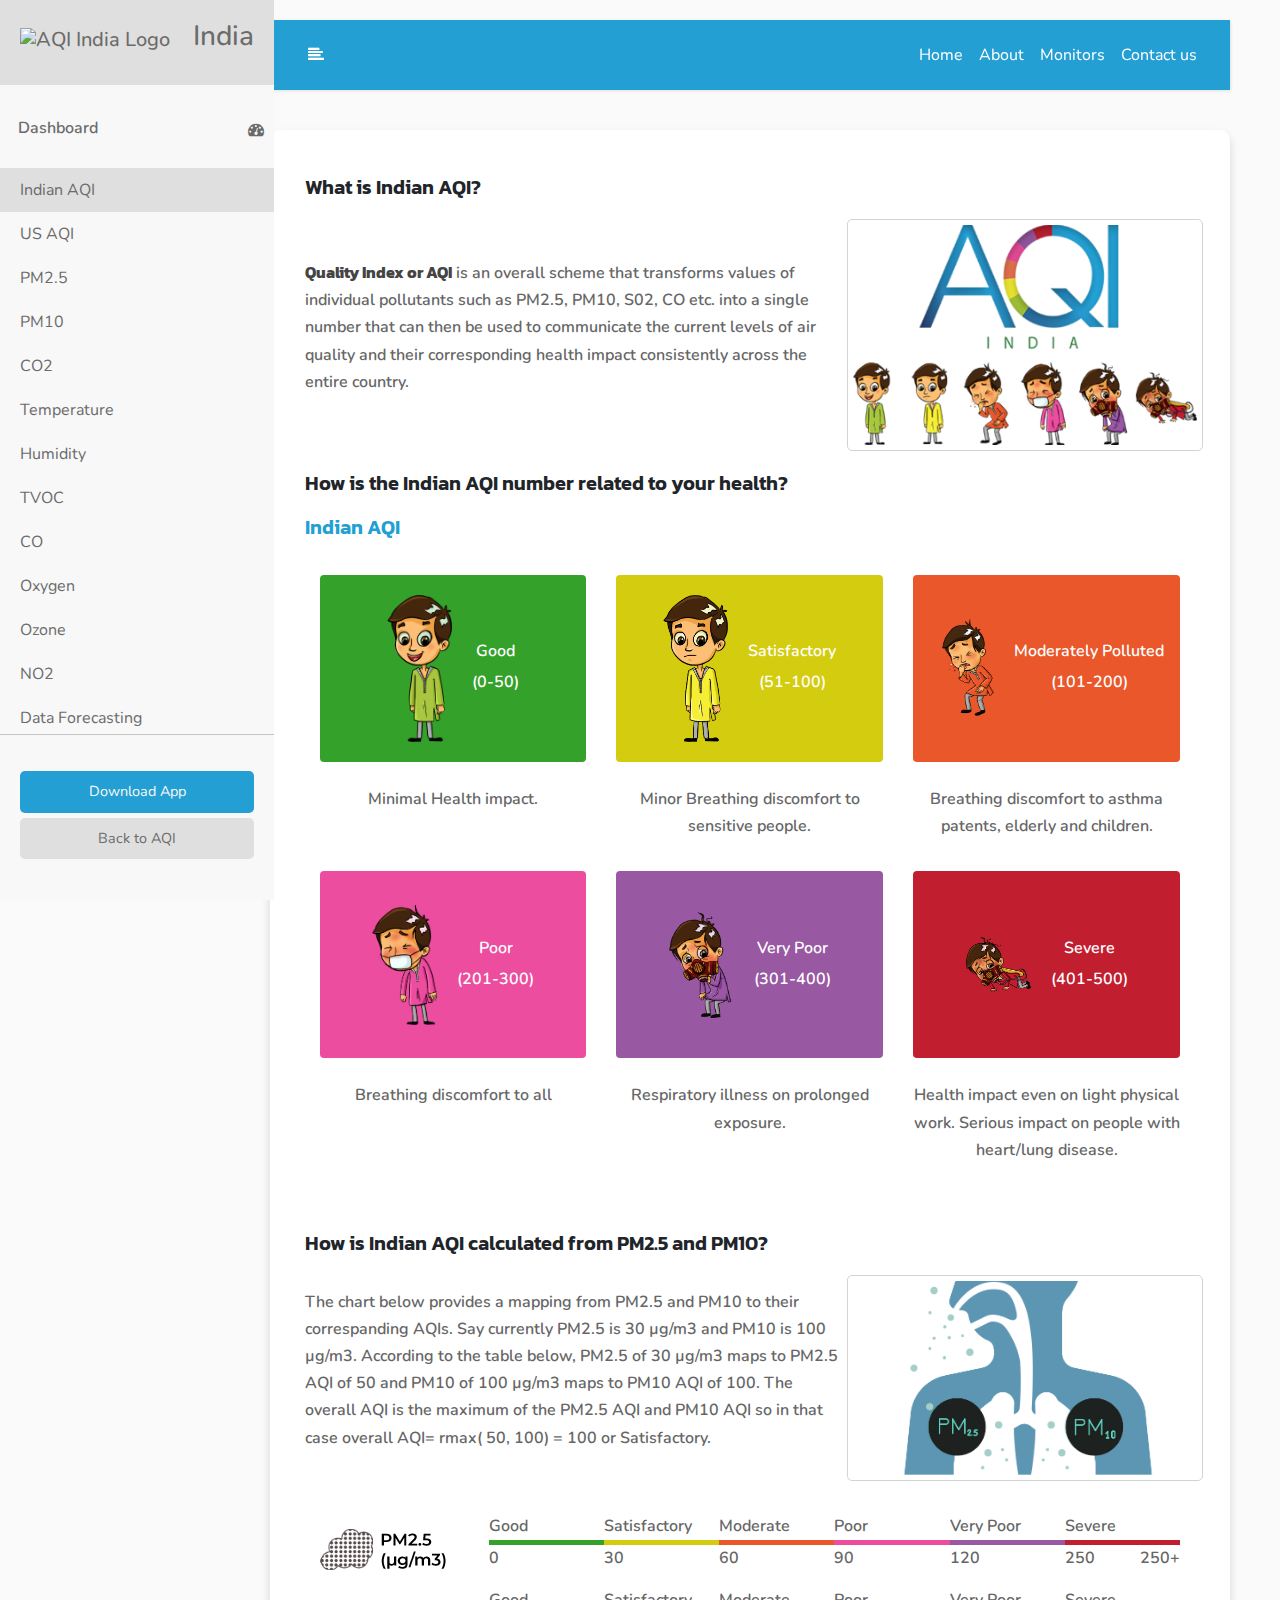
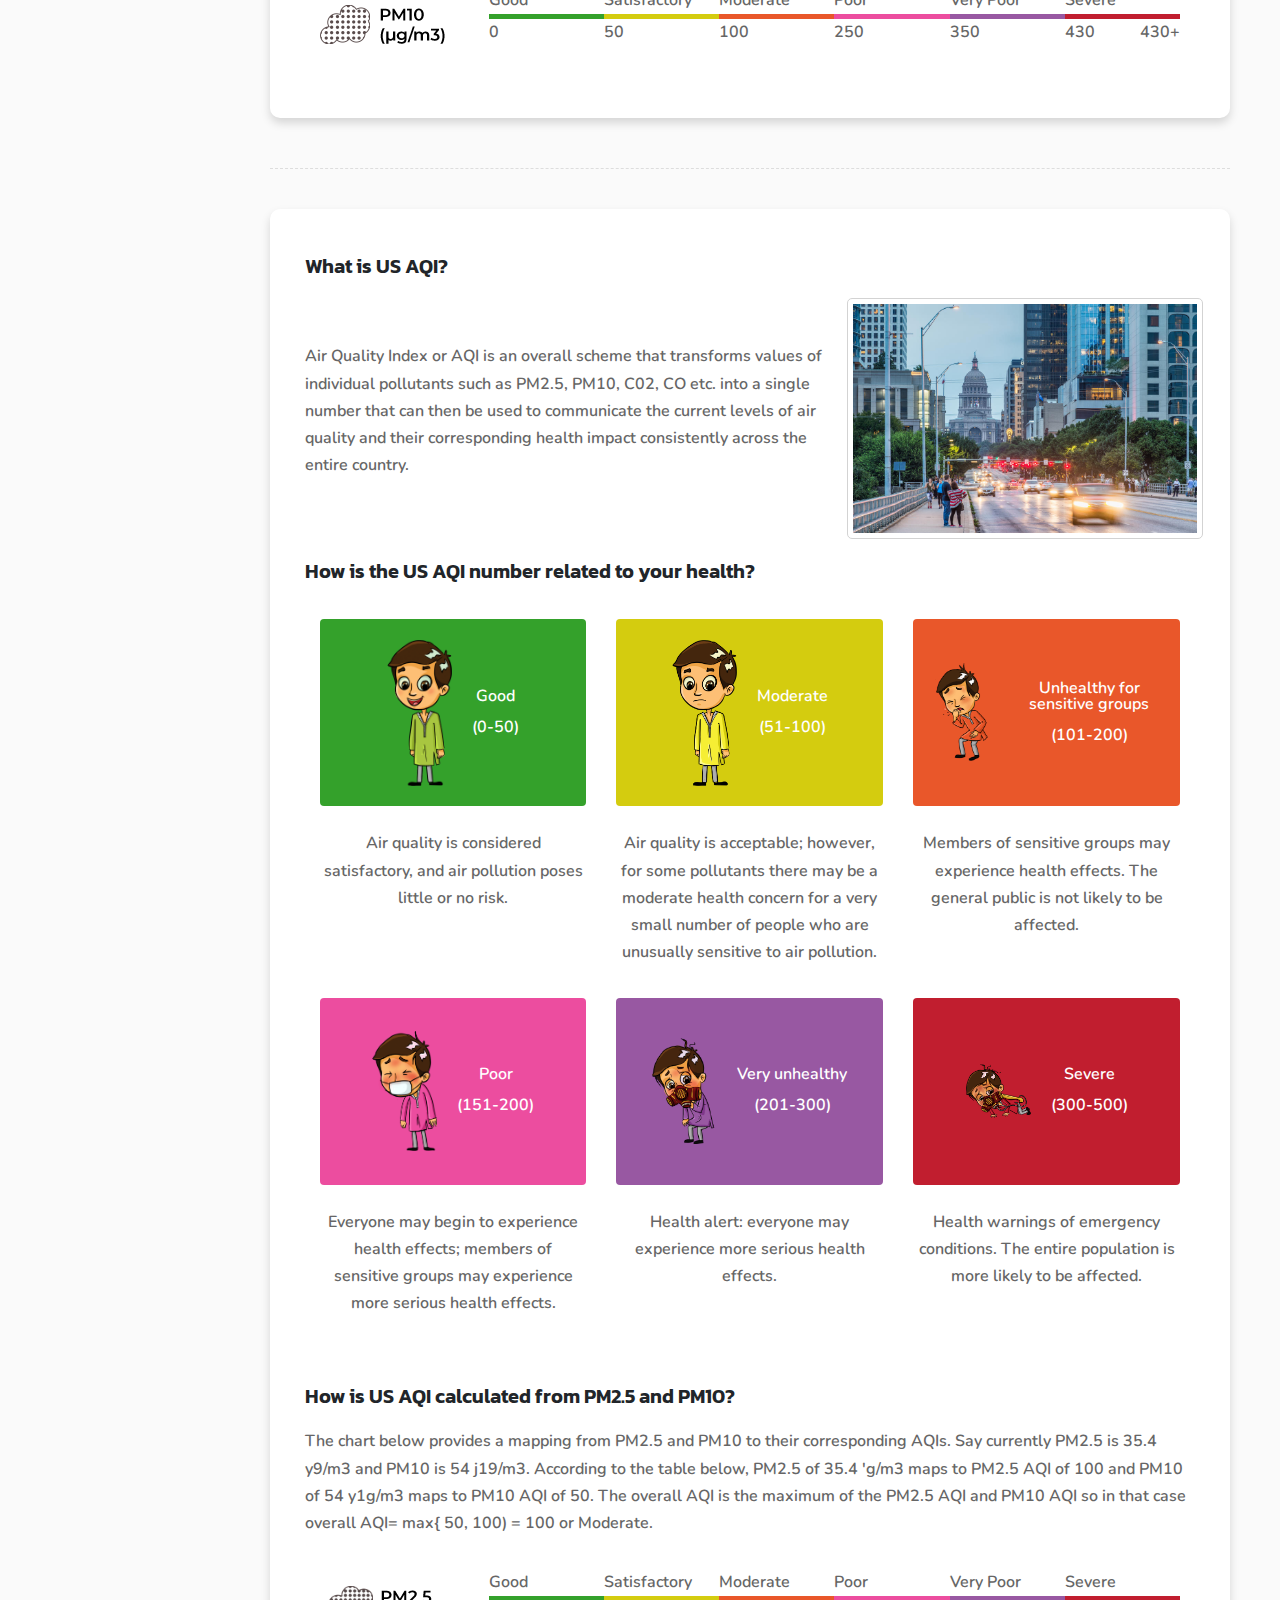
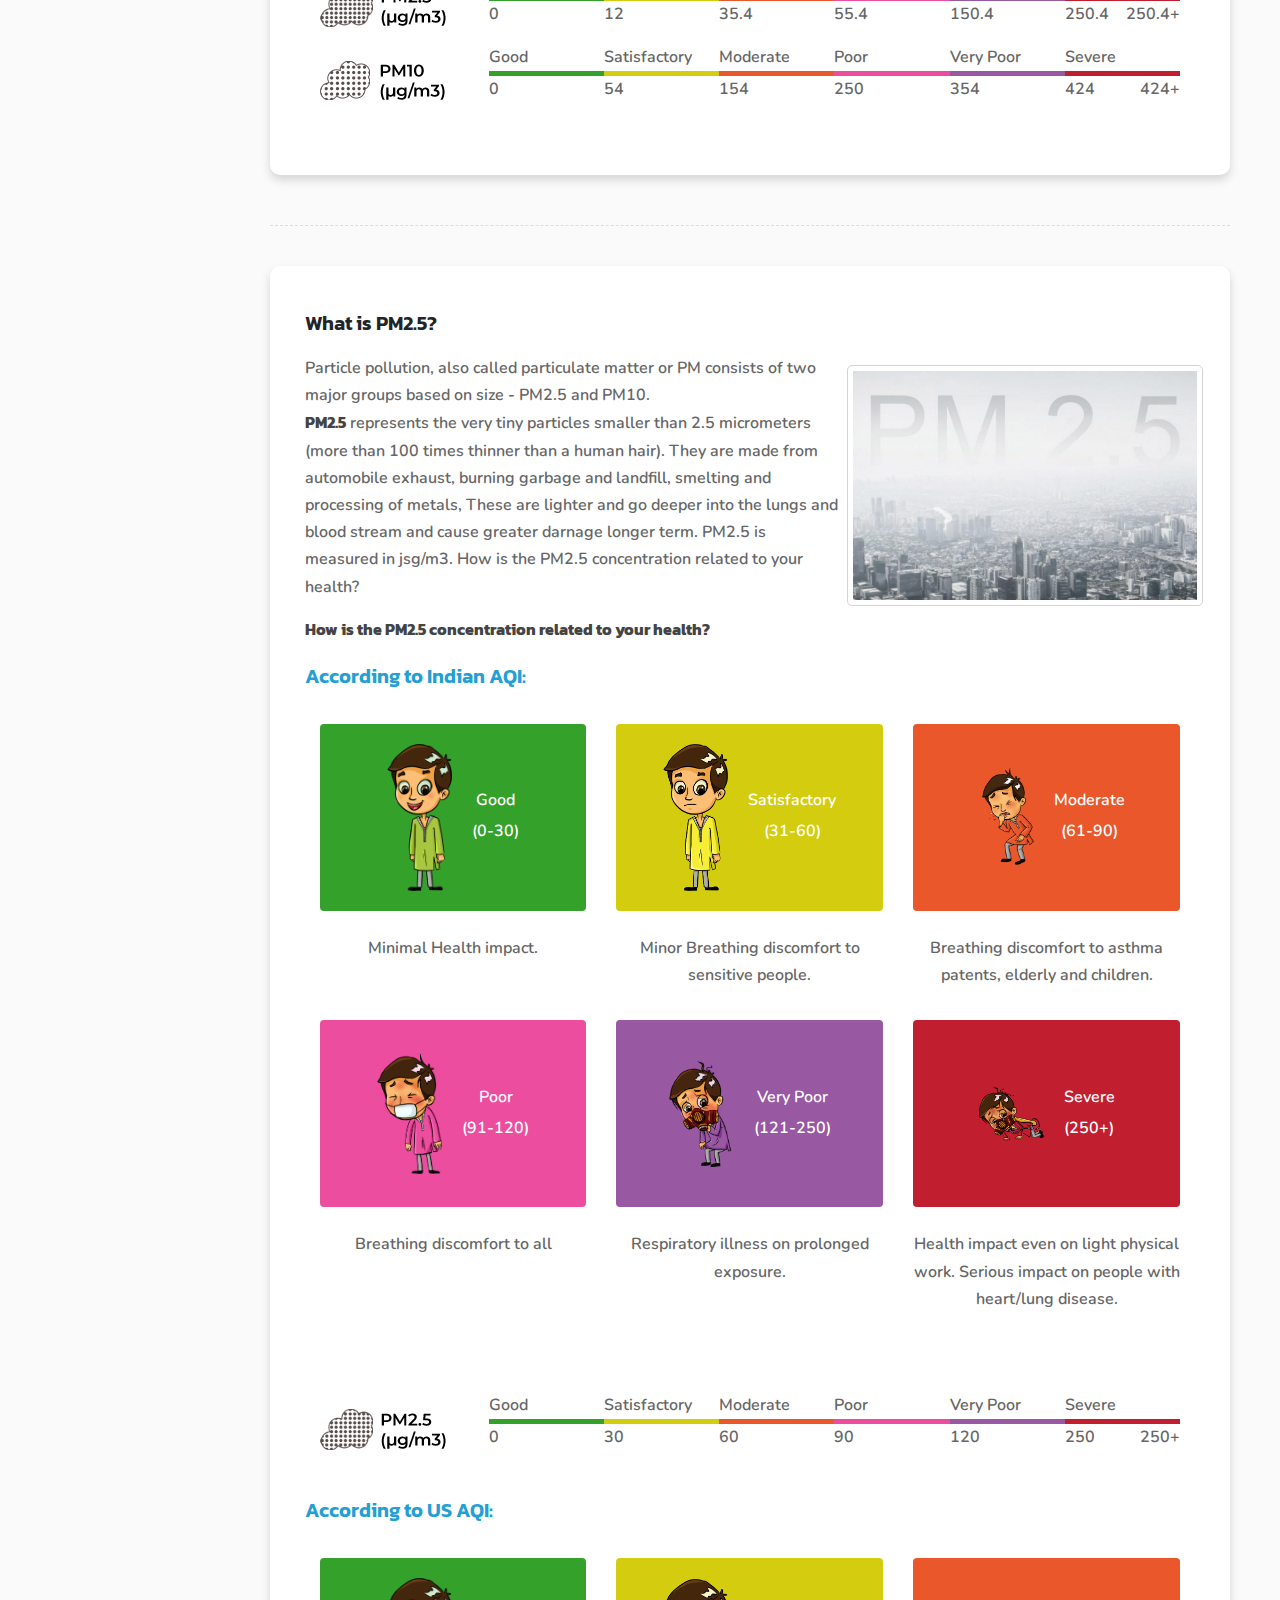
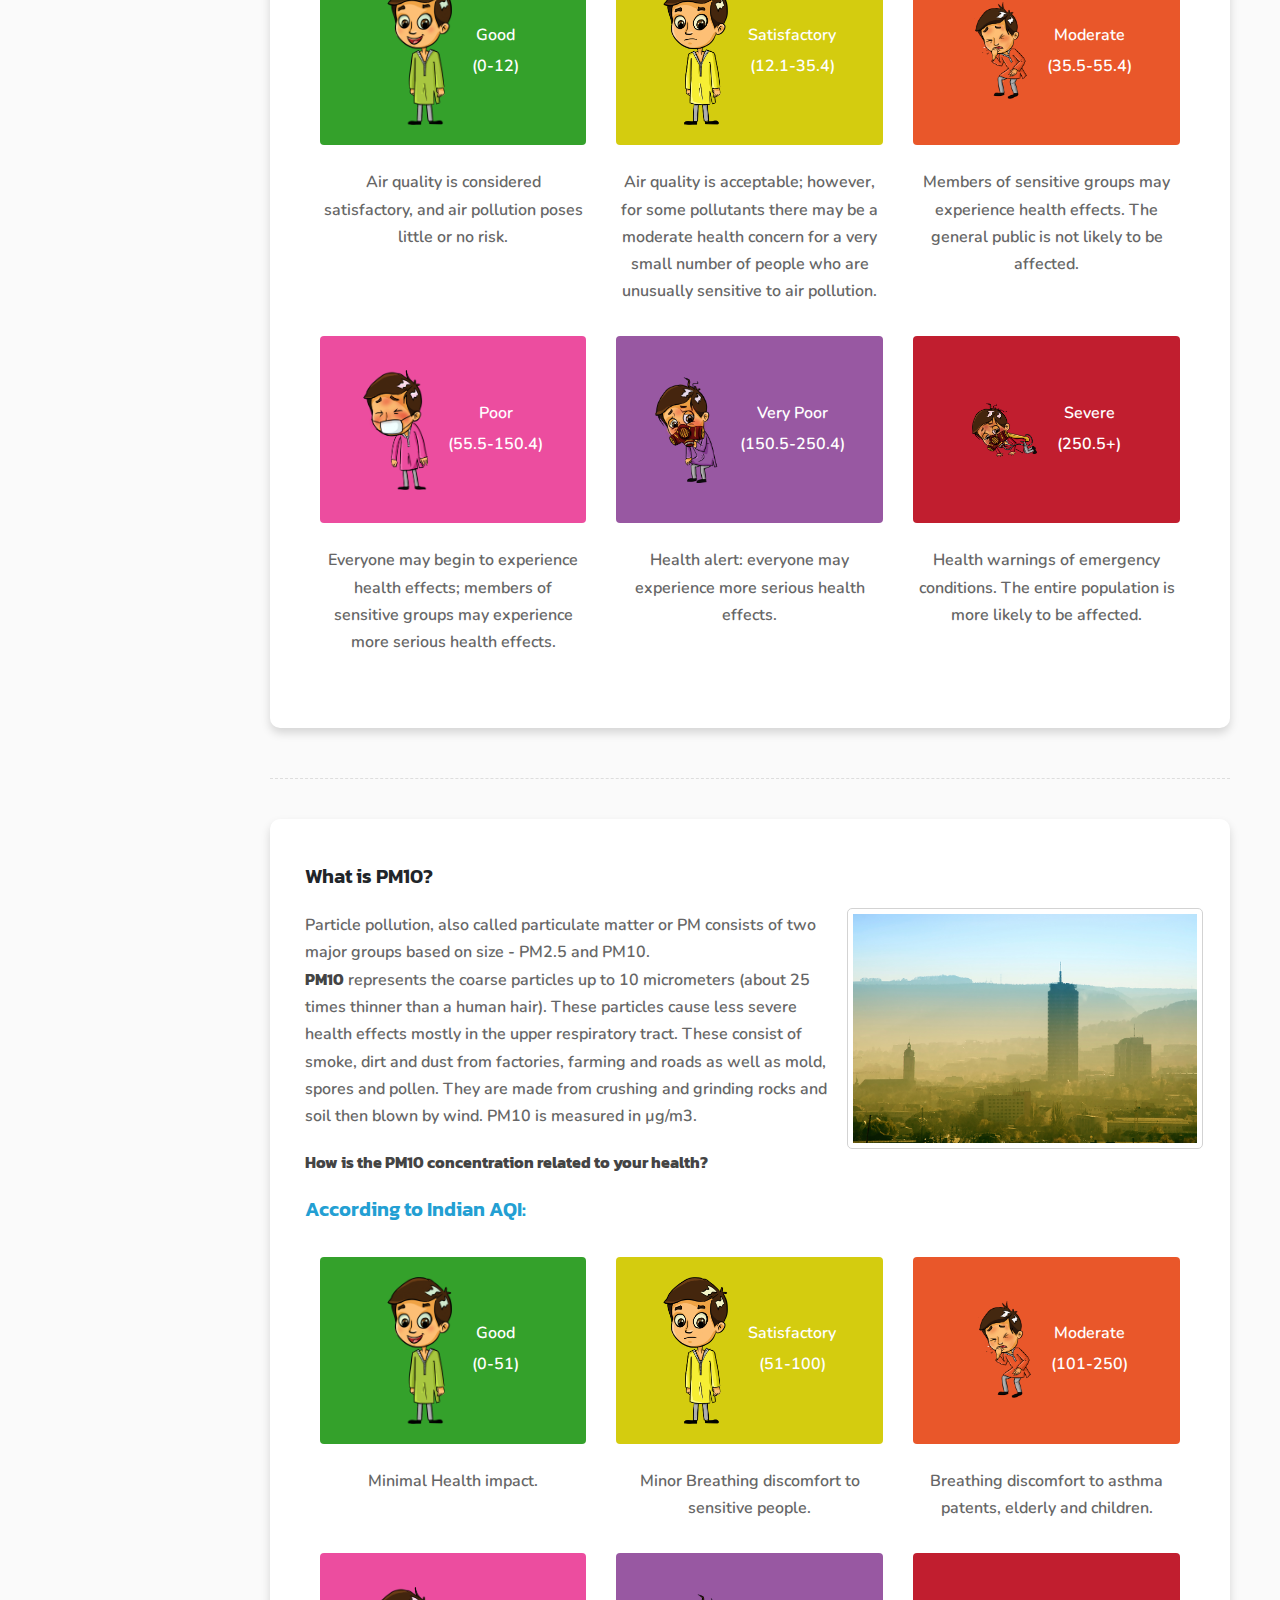
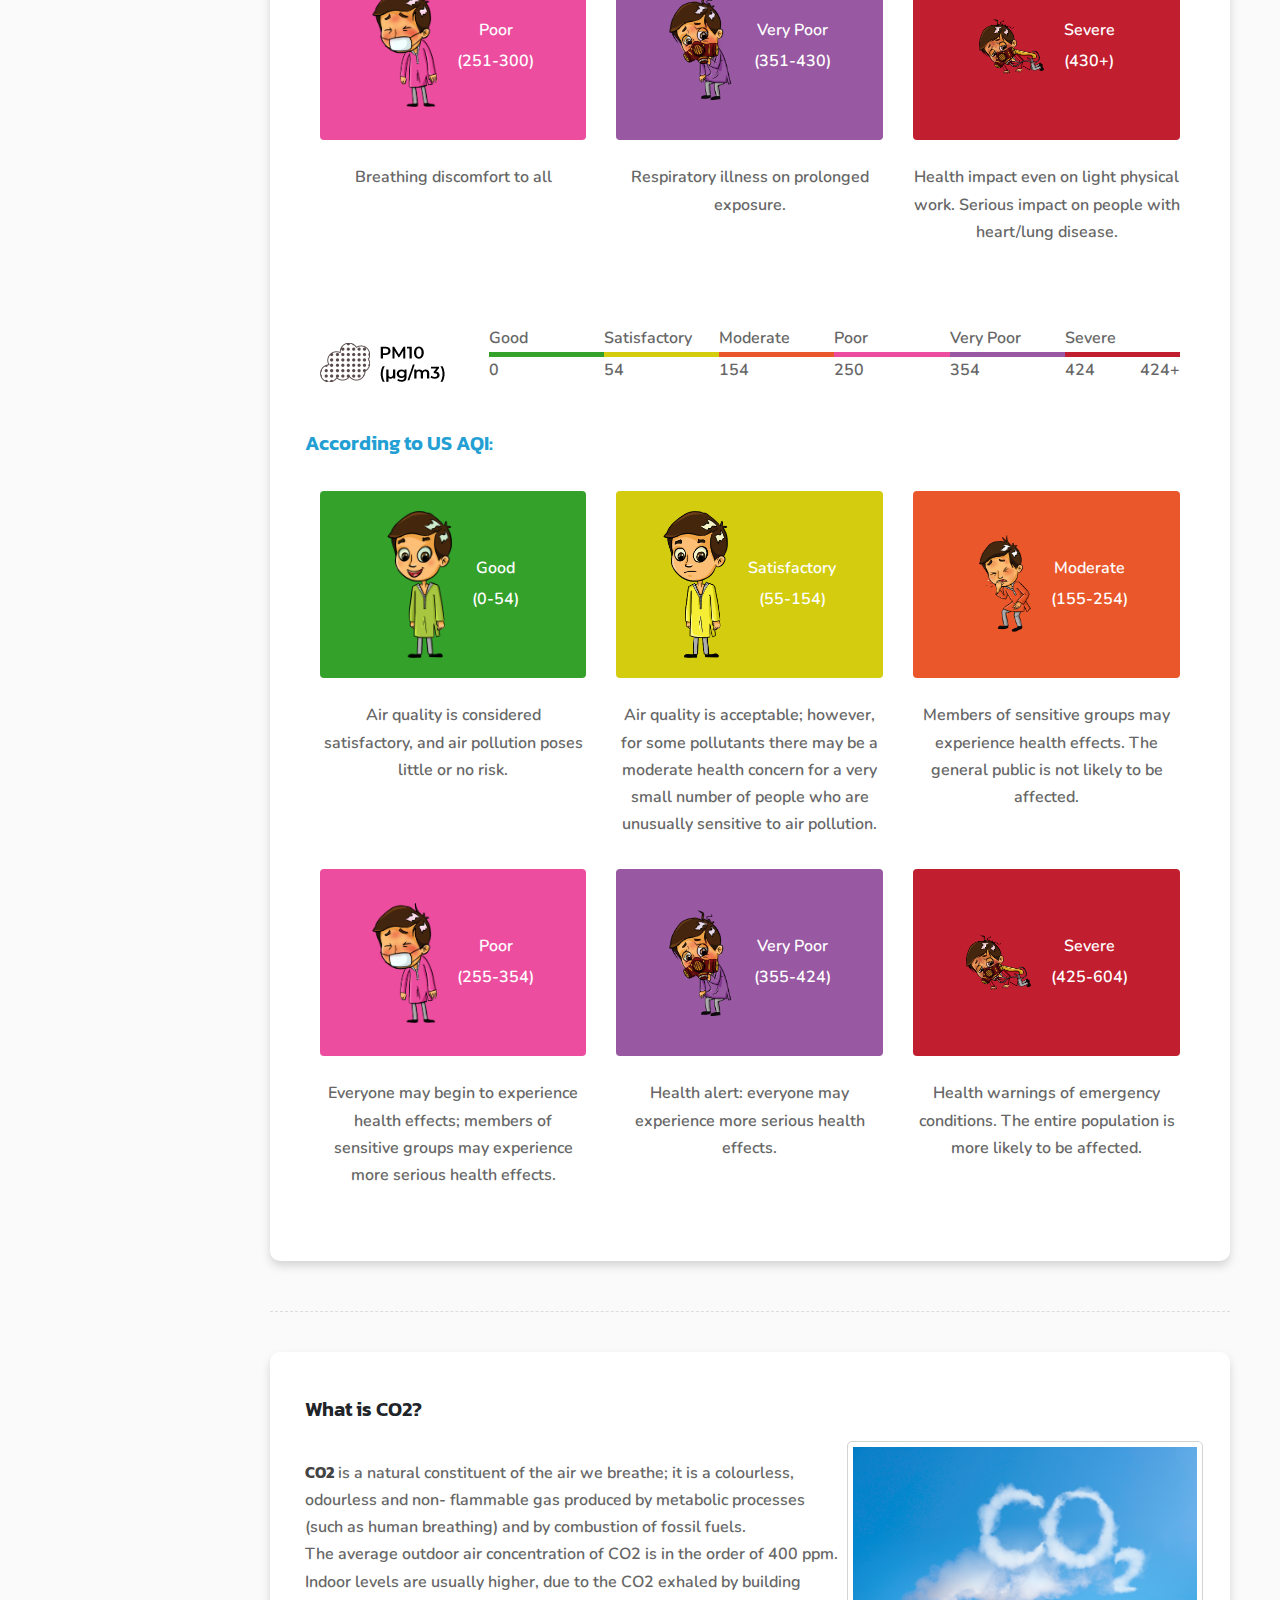
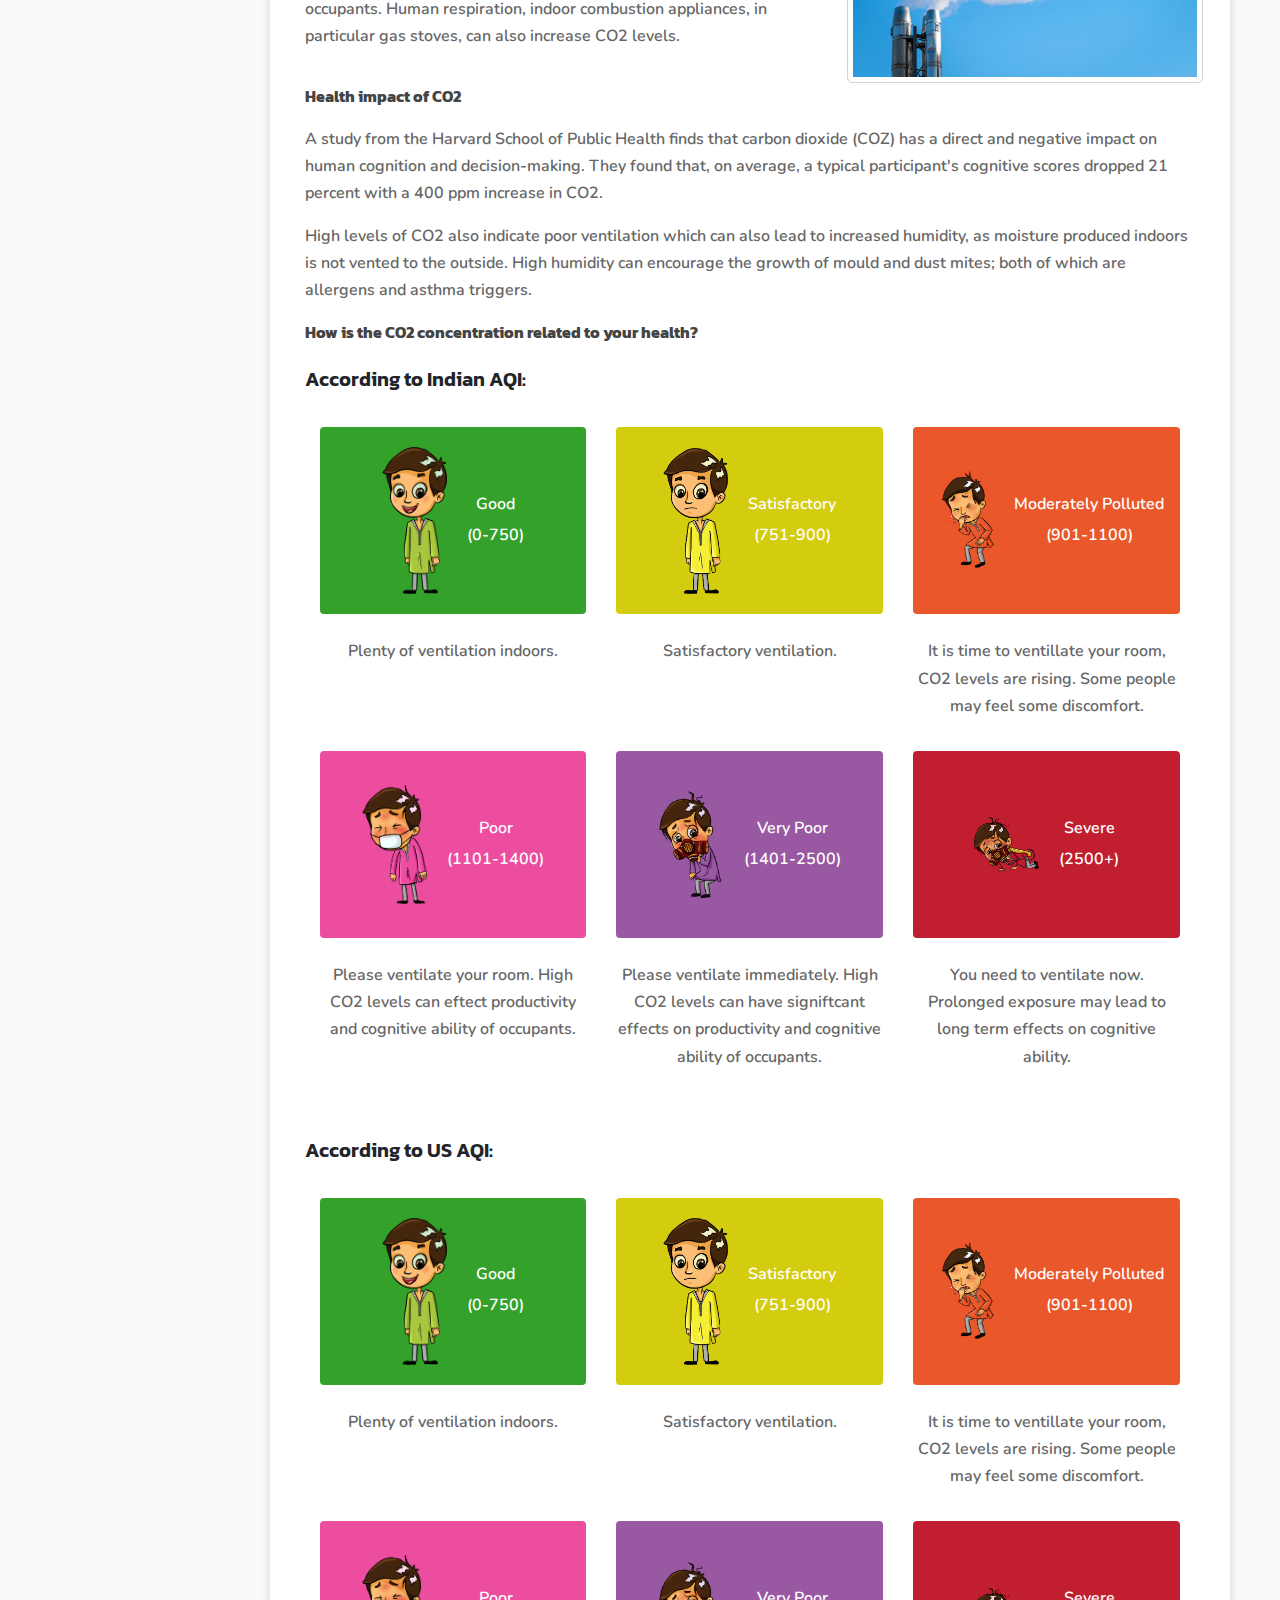
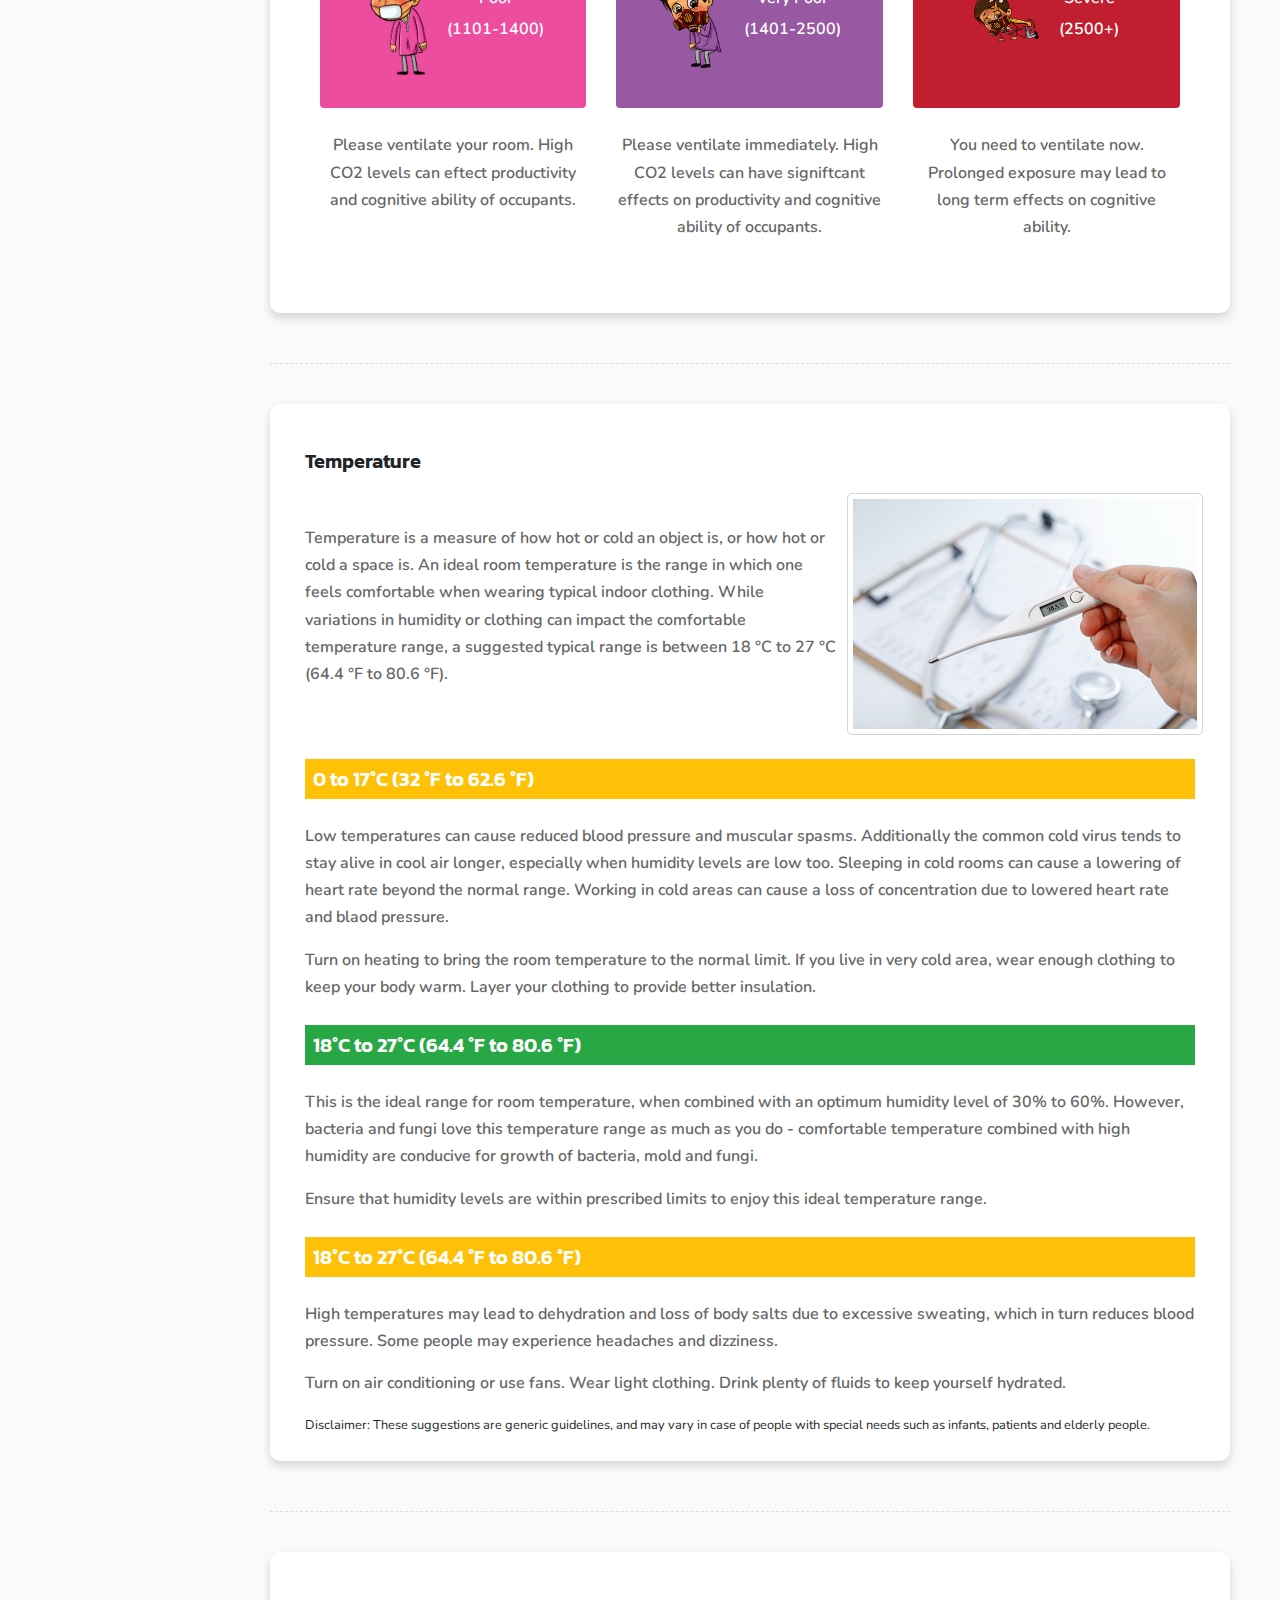
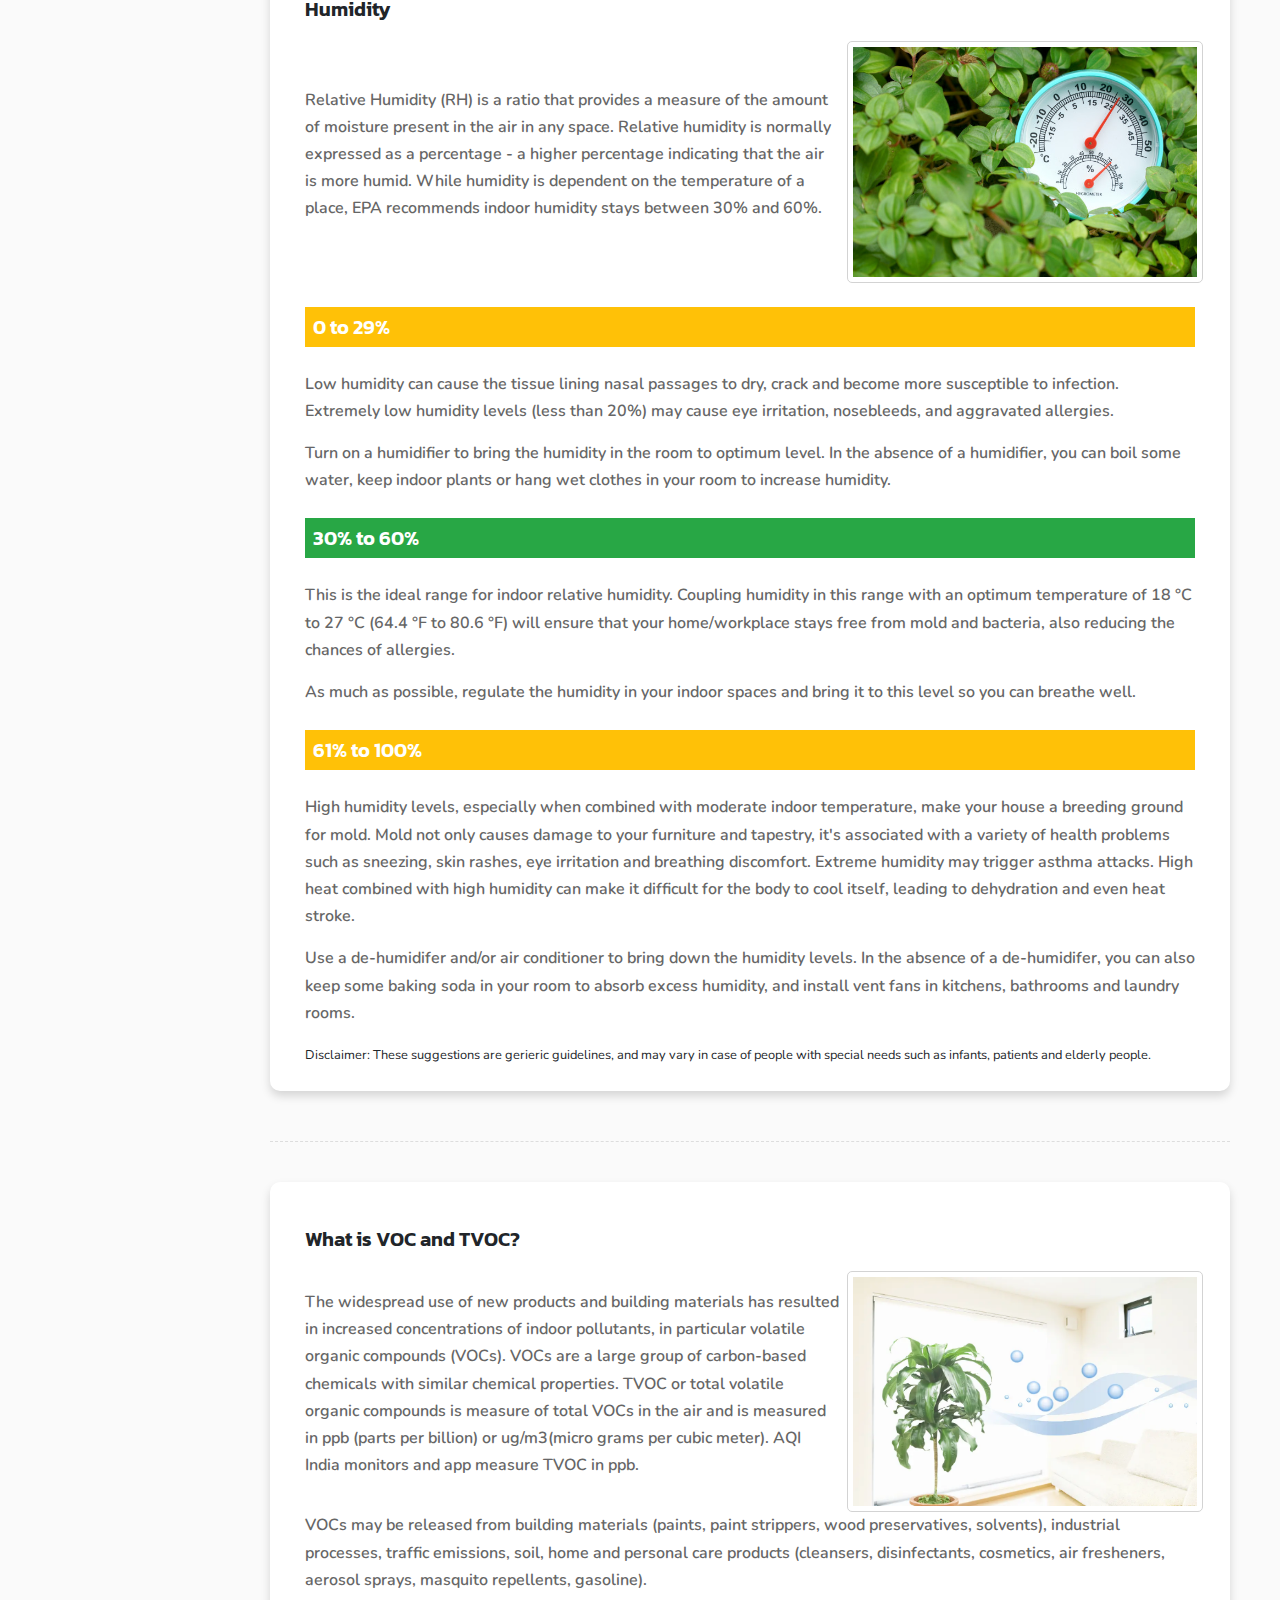
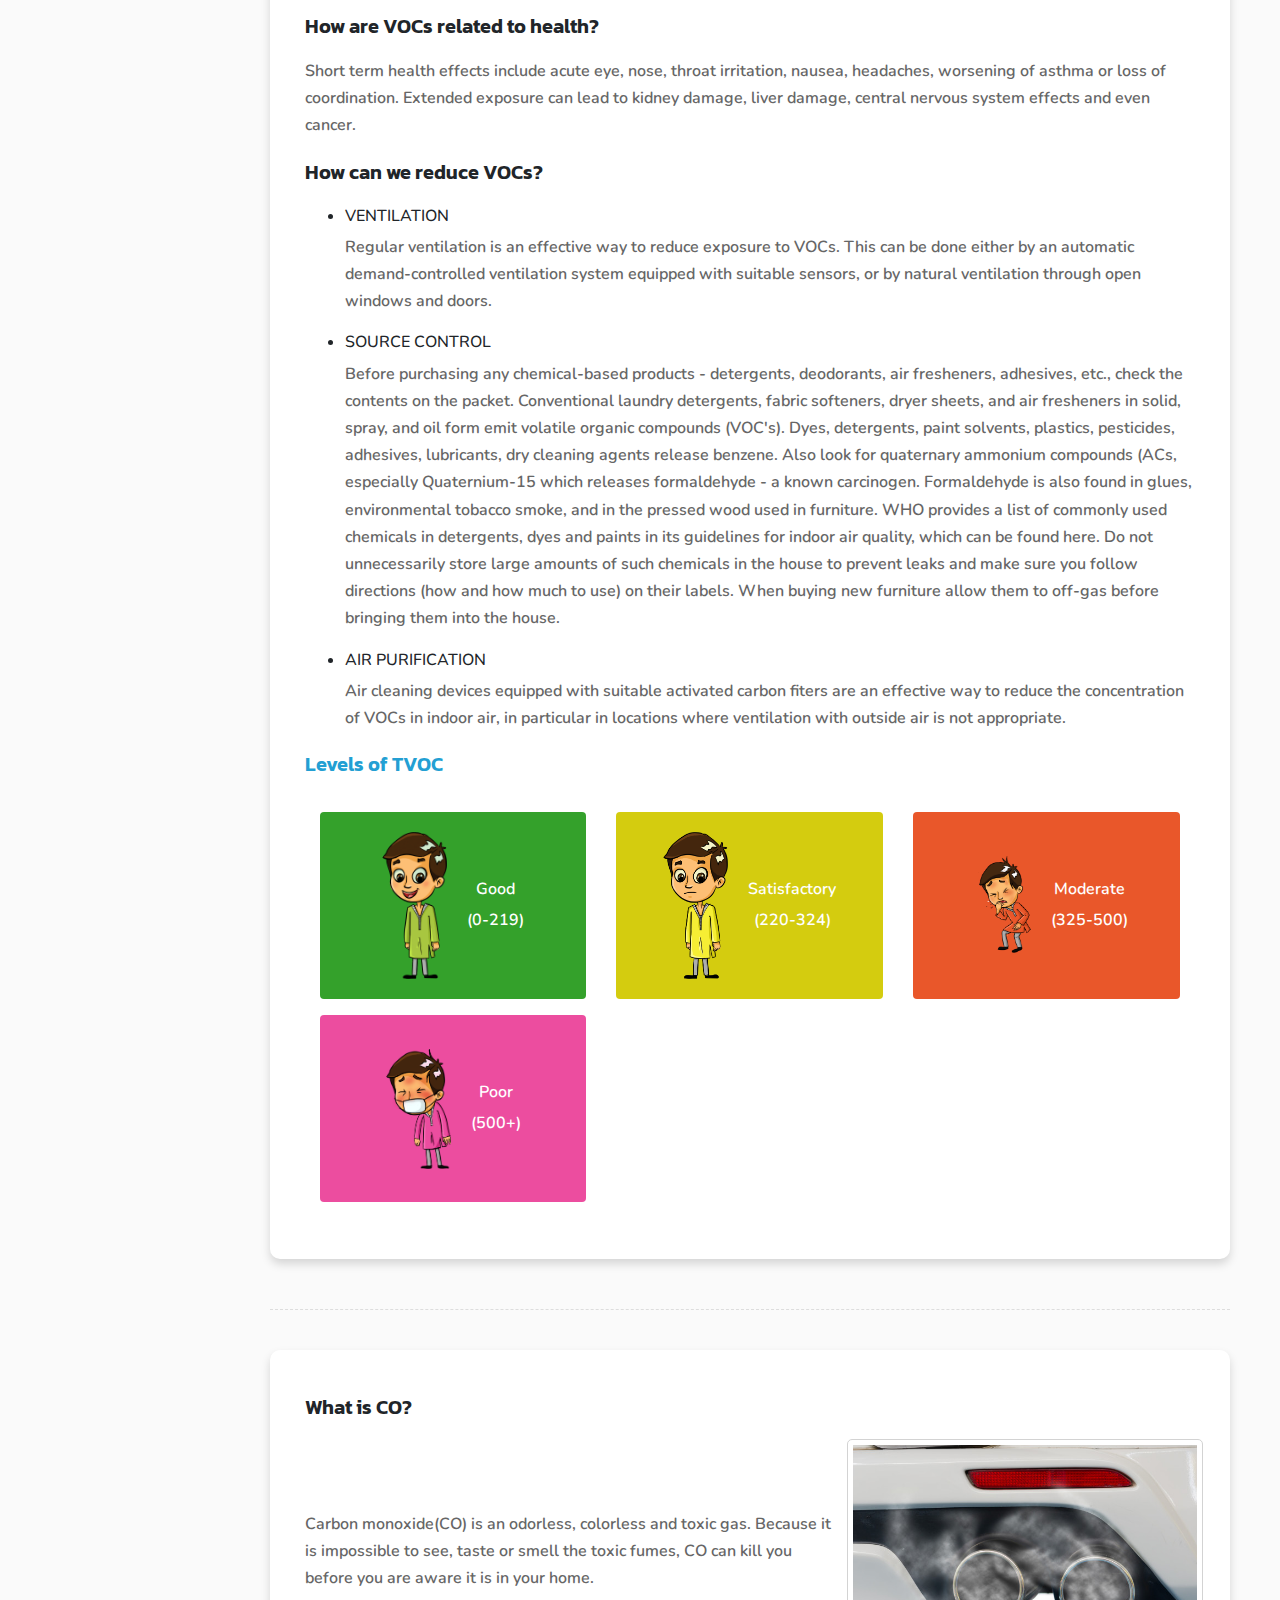
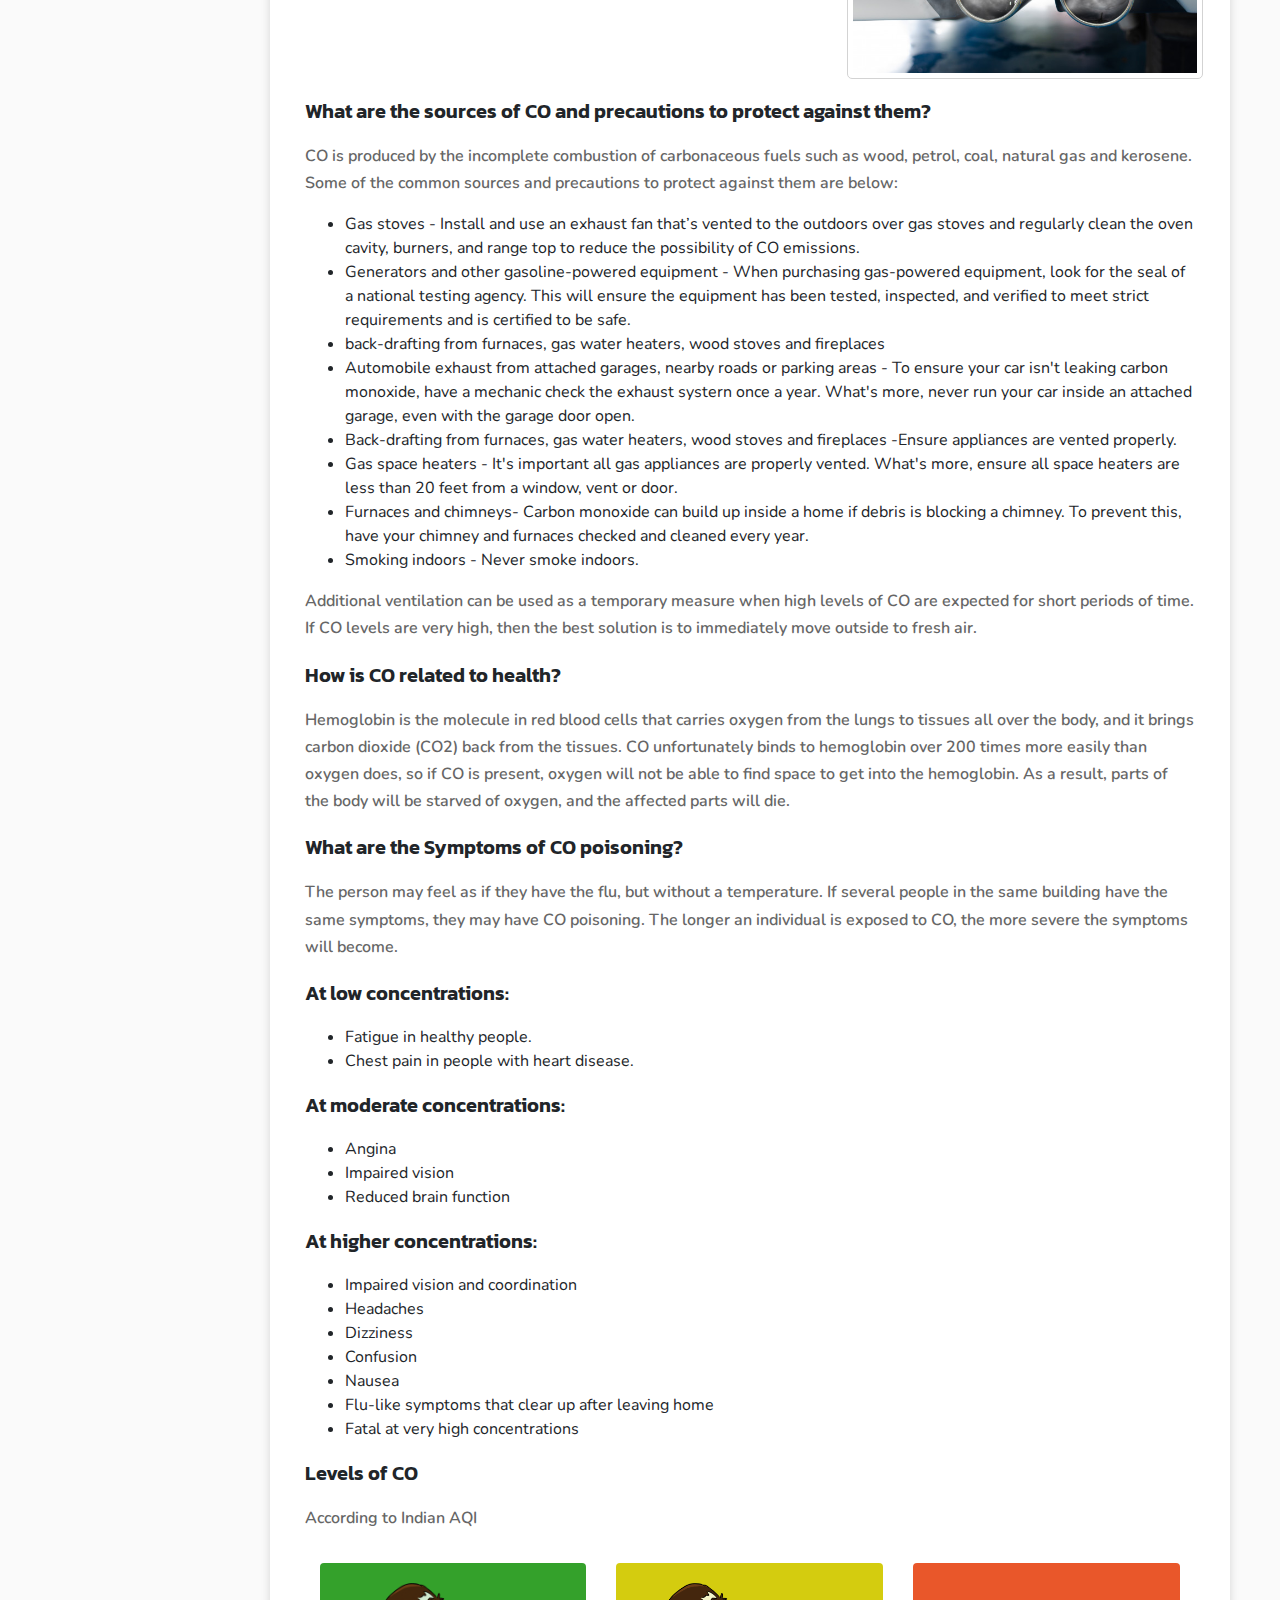
==== commit 46e38164: "Responsiveness fixes applied." ====
--- a/aqi-india-parameter-ranges/index.html
+++ b/aqi-india-parameter-ranges/index.html
@@ -123,7 +123,7 @@
             <div class="container">
               <div class="row">
                 <div class="col-md-4">
-                  <a href="#">
+                  <a href="javascript:void(0)">
                     <div class="card service-card card-inverse">
                       <div class="card-block">
                         <img src="assets/images/good-aqi.png" alt="" />
@@ -139,7 +139,7 @@
                   </p>
                 </div>
                 <div class="col-md-4">
-                  <a href="#">
+                  <a href="javascript:void(0)">
                     <div class="card service-card card-inverse">
                       <div class="card-block">
                         <img src="assets/images/moderate-aqi.png" alt="" />
@@ -157,7 +157,7 @@
                   </p>
                 </div>
                 <div class="col-md-4">
-                  <a href="#">
+                  <a href="javascript:void(0)">
                     <div class="card service-card card-inverse">
                       <div class="card-block">
                         <img src="assets/images/poor-aqi.png" alt="" />
@@ -174,7 +174,7 @@
                   </p>
                 </div>
                 <div class="col-md-4">
-                  <a href="#">
+                  <a href="javascript:void(0)">
                     <div class="card service-card card-inverse">
                       <div class="card-block">
                         <img src="assets/images/unhealthy-aqi.png" alt="" />
@@ -190,7 +190,7 @@
                   </p>
                 </div>
                 <div class="col-md-4">
-                  <a href="#">
+                  <a href="javascript:void(0)">
                     <div class="card service-card card-inverse">
                       <div class="card-block">
                         <img src="assets/images/severe-aqi.png" alt="" />
@@ -207,7 +207,7 @@
                 </div>
 
                 <div class="col-md-4">
-                  <a href="#">
+                  <a href="javascript:void(0)">
                     <div class="card service-card card-inverse">
                       <div class="card-block">
                         <img src="assets/images/hazardous-aqi.png" alt="" />
@@ -356,7 +356,7 @@
             <div class="container">
               <div class="row">
                 <div class="col-md-4">
-                  <a href="#">
+                  <a href="javascript:void(0)">
                     <div class="card service-card card-inverse">
                       <div class="card-block">
                         <img src="assets/images/good-aqi.png" alt="" />
@@ -373,7 +373,7 @@
                   </p>
                 </div>
                 <div class="col-md-4">
-                  <a href="#">
+                  <a href="javascript:void(0)">
                     <div class="card service-card card-inverse">
                       <div class="card-block">
                         <img src="assets/images/moderate-aqi.png" alt="" />
@@ -394,7 +394,7 @@
                   </p>
                 </div>
                 <div class="col-md-4">
-                  <a href="#">
+                  <a href="javascript:void(0)">
                     <div class="card service-card card-inverse">
                       <div class="card-block">
                         <img src="assets/images/poor-aqi.png" alt="" />
@@ -411,7 +411,7 @@
                   </p>
                 </div>
                 <div class="col-md-4">
-                  <a href="#">
+                  <a href="javascript:void(0)">
                     <div class="card service-card card-inverse">
                       <div class="card-block">
                         <img src="assets/images/unhealthy-aqi.png" alt="" />
@@ -429,7 +429,7 @@
                   </p>
                 </div>
                 <div class="col-md-4">
-                  <a href="#">
+                  <a href="javascript:void(0)">
                     <div class="card service-card card-inverse">
                       <div class="card-block">
                         <img src="assets/images/severe-aqi.png" alt="" />
@@ -447,7 +447,7 @@
                 </div>
 
                 <div class="col-md-4">
-                  <a href="#">
+                  <a href="javascript:void(0)">
                     <div class="card service-card card-inverse">
                       <div class="card-block">
                         <img src="assets/images/hazardous-aqi.png" alt="" />
@@ -596,7 +596,7 @@
             <div class="container">
               <div class="row">
                 <div class="col-md-4">
-                  <a href="#">
+                  <a href="javascript:void(0)">
                     <div class="card service-card card-inverse">
                       <div class="card-block">
                         <img src="assets/images/good-aqi.png" alt="" />
@@ -612,7 +612,7 @@
                   </p>
                 </div>
                 <div class="col-md-4">
-                  <a href="#">
+                  <a href="javascript:void(0)">
                     <div class="card service-card card-inverse">
                       <div class="card-block">
                         <img src="assets/images/moderate-aqi.png" alt="" />
@@ -630,7 +630,7 @@
                   </p>
                 </div>
                 <div class="col-md-4">
-                  <a href="#">
+                  <a href="javascript:void(0)">
                     <div class="card service-card card-inverse">
                       <div class="card-block">
                         <img src="assets/images/poor-aqi.png" alt="" />
@@ -647,7 +647,7 @@
                   </p>
                 </div>
                 <div class="col-md-4">
-                  <a href="#">
+                  <a href="javascript:void(0)">
                     <div class="card service-card card-inverse">
                       <div class="card-block">
                         <img src="assets/images/unhealthy-aqi.png" alt="" />
@@ -663,7 +663,7 @@
                   </p>
                 </div>
                 <div class="col-md-4">
-                  <a href="#">
+                  <a href="javascript:void(0)">
                     <div class="card service-card card-inverse">
                       <div class="card-block">
                         <img src="assets/images/severe-aqi.png" alt="" />
@@ -680,7 +680,7 @@
                 </div>
 
                 <div class="col-md-4">
-                  <a href="#">
+                  <a href="javascript:void(0)">
                     <div class="card service-card card-inverse">
                       <div class="card-block">
                         <img src="assets/images/hazardous-aqi.png" alt="" />
@@ -751,7 +751,7 @@
             <div class="container">
               <div class="row">
                 <div class="col-md-4">
-                  <a href="#">
+                  <a href="javascript:void(0)">
                     <div class="card service-card card-inverse">
                       <div class="card-block">
                         <img src="assets/images/good-aqi.png" alt="" />
@@ -768,7 +768,7 @@
                   </p>
                 </div>
                 <div class="col-md-4">
-                  <a href="#">
+                  <a href="javascript:void(0)">
                     <div class="card service-card card-inverse">
                       <div class="card-block">
                         <img src="assets/images/moderate-aqi.png" alt="" />
@@ -789,7 +789,7 @@
                   </p>
                 </div>
                 <div class="col-md-4">
-                  <a href="#">
+                  <a href="javascript:void(0)">
                     <div class="card service-card card-inverse">
                       <div class="card-block">
                         <img src="assets/images/poor-aqi.png" alt="" />
@@ -806,7 +806,7 @@
                   </p>
                 </div>
                 <div class="col-md-4">
-                  <a href="#">
+                  <a href="javascript:void(0)">
                     <div class="card service-card card-inverse">
                       <div class="card-block">
                         <img src="assets/images/unhealthy-aqi.png" alt="" />
@@ -824,7 +824,7 @@
                   </p>
                 </div>
                 <div class="col-md-4">
-                  <a href="#">
+                  <a href="javascript:void(0)">
                     <div class="card service-card card-inverse">
                       <div class="card-block">
                         <img src="assets/images/severe-aqi.png" alt="" />
@@ -842,7 +842,7 @@
                 </div>
 
                 <div class="col-md-4">
-                  <a href="#">
+                  <a href="javascript:void(0)">
                     <div class="card service-card card-inverse">
                       <div class="card-block">
                         <img src="assets/images/hazardous-aqi.png" alt="" />
@@ -894,7 +894,7 @@
             <div class="container">
               <div class="row">
                 <div class="col-md-4">
-                  <a href="#">
+                  <a href="javascript:void(0)">
                     <div class="card service-card card-inverse">
                       <div class="card-block">
                         <img src="assets/images/good-aqi.png" alt="" />
@@ -910,7 +910,7 @@
                   </p>
                 </div>
                 <div class="col-md-4">
-                  <a href="#">
+                  <a href="javascript:void(0)">
                     <div class="card service-card card-inverse">
                       <div class="card-block">
                         <img src="assets/images/moderate-aqi.png" alt="" />
@@ -928,7 +928,7 @@
                   </p>
                 </div>
                 <div class="col-md-4">
-                  <a href="#">
+                  <a href="javascript:void(0)">
                     <div class="card service-card card-inverse">
                       <div class="card-block">
                         <img src="assets/images/poor-aqi.png" alt="" />
@@ -945,7 +945,7 @@
                   </p>
                 </div>
                 <div class="col-md-4">
-                  <a href="#">
+                  <a href="javascript:void(0)">
                     <div class="card service-card card-inverse">
                       <div class="card-block">
                         <img src="assets/images/unhealthy-aqi.png" alt="" />
@@ -961,7 +961,7 @@
                   </p>
                 </div>
                 <div class="col-md-4">
-                  <a href="#">
+                  <a href="javascript:void(0)">
                     <div class="card service-card card-inverse">
                       <div class="card-block">
                         <img src="assets/images/severe-aqi.png" alt="" />
@@ -978,7 +978,7 @@
                 </div>
 
                 <div class="col-md-4">
-                  <a href="#">
+                  <a href="javascript:void(0)">
                     <div class="card service-card card-inverse">
                       <div class="card-block">
                         <img src="assets/images/hazardous-aqi.png" alt="" />
@@ -1049,7 +1049,7 @@
             <div class="container">
               <div class="row">
                 <div class="col-md-4">
-                  <a href="#">
+                  <a href="javascript:void(0)">
                     <div class="card service-card card-inverse">
                       <div class="card-block">
                         <img src="assets/images/good-aqi.png" alt="" />
@@ -1066,7 +1066,7 @@
                   </p>
                 </div>
                 <div class="col-md-4">
-                  <a href="#">
+                  <a href="javascript:void(0)">
                     <div class="card service-card card-inverse">
                       <div class="card-block">
                         <img src="assets/images/moderate-aqi.png" alt="" />
@@ -1087,7 +1087,7 @@
                   </p>
                 </div>
                 <div class="col-md-4">
-                  <a href="#">
+                  <a href="javascript:void(0)">
                     <div class="card service-card card-inverse">
                       <div class="card-block">
                         <img src="assets/images/poor-aqi.png" alt="" />
@@ -1104,7 +1104,7 @@
                   </p>
                 </div>
                 <div class="col-md-4">
-                  <a href="#">
+                  <a href="javascript:void(0)">
                     <div class="card service-card card-inverse">
                       <div class="card-block">
                         <img src="assets/images/unhealthy-aqi.png" alt="" />
@@ -1122,7 +1122,7 @@
                   </p>
                 </div>
                 <div class="col-md-4">
-                  <a href="#">
+                  <a href="javascript:void(0)">
                     <div class="card service-card card-inverse">
                       <div class="card-block">
                         <img src="assets/images/severe-aqi.png" alt="" />
@@ -1140,7 +1140,7 @@
                 </div>
 
                 <div class="col-md-4">
-                  <a href="#">
+                  <a href="javascript:void(0)">
                     <div class="card service-card card-inverse">
                       <div class="card-block">
                         <img src="assets/images/hazardous-aqi.png" alt="" />
@@ -1207,7 +1207,7 @@
             <div class="container">
               <div class="row">
                 <div class="col-md-4">
-                  <a href="#">
+                  <a href="javascript:void(0)">
                     <div class="card service-card card-inverse">
                       <div class="card-block">
                         <img src="assets/images/good-aqi.png" alt="" />
@@ -1223,7 +1223,7 @@
                   </p>
                 </div>
                 <div class="col-md-4">
-                  <a href="#">
+                  <a href="javascript:void(0)">
                     <div class="card service-card card-inverse">
                       <div class="card-block">
                         <img src="assets/images/moderate-aqi.png" alt="" />
@@ -1241,7 +1241,7 @@
                   </p>
                 </div>
                 <div class="col-md-4">
-                  <a href="#">
+                  <a href="javascript:void(0)">
                     <div class="card service-card card-inverse">
                       <div class="card-block">
                         <img src="assets/images/poor-aqi.png" alt="" />
@@ -1258,7 +1258,7 @@
                   </p>
                 </div>
                 <div class="col-md-4">
-                  <a href="#">
+                  <a href="javascript:void(0)">
                     <div class="card service-card card-inverse">
                       <div class="card-block">
                         <img src="assets/images/unhealthy-aqi.png" alt="" />
@@ -1275,7 +1275,7 @@
                   </p>
                 </div>
                 <div class="col-md-4">
-                  <a href="#">
+                  <a href="javascript:void(0)">
                     <div class="card service-card card-inverse">
                       <div class="card-block">
                         <img src="assets/images/severe-aqi.png" alt="" />
@@ -1294,7 +1294,7 @@
                 </div>
 
                 <div class="col-md-4">
-                  <a href="#">
+                  <a href="javascript:void(0)">
                     <div class="card service-card card-inverse">
                       <div class="card-block">
                         <img src="assets/images/hazardous-aqi.png" alt="" />
@@ -1320,7 +1320,7 @@
             <div class="container">
               <div class="row">
                 <div class="col-md-4">
-                  <a href="#">
+                  <a href="javascript:void(0)">
                     <div class="card service-card card-inverse">
                       <div class="card-block">
                         <img src="assets/images/good-aqi.png" alt="" />
@@ -1336,7 +1336,7 @@
                   </p>
                 </div>
                 <div class="col-md-4">
-                  <a href="#">
+                  <a href="javascript:void(0)">
                     <div class="card service-card card-inverse">
                       <div class="card-block">
                         <img src="assets/images/moderate-aqi.png" alt="" />
@@ -1354,7 +1354,7 @@
                   </p>
                 </div>
                 <div class="col-md-4">
-                  <a href="#">
+                  <a href="javascript:void(0)">
                     <div class="card service-card card-inverse">
                       <div class="card-block">
                         <img src="assets/images/poor-aqi.png" alt="" />
@@ -1371,7 +1371,7 @@
                   </p>
                 </div>
                 <div class="col-md-4">
-                  <a href="#">
+                  <a href="javascript:void(0)">
                     <div class="card service-card card-inverse">
                       <div class="card-block">
                         <img src="assets/images/unhealthy-aqi.png" alt="" />
@@ -1388,7 +1388,7 @@
                   </p>
                 </div>
                 <div class="col-md-4">
-                  <a href="#">
+                  <a href="javascript:void(0)">
                     <div class="card service-card card-inverse">
                       <div class="card-block">
                         <img src="assets/images/severe-aqi.png" alt="" />
@@ -1407,7 +1407,7 @@
                 </div>
 
                 <div class="col-md-4">
-                  <a href="#">
+                  <a href="javascript:void(0)">
                     <div class="card service-card card-inverse">
                       <div class="card-block">
                         <img src="assets/images/hazardous-aqi.png" alt="" />
@@ -1661,7 +1661,7 @@
             <div class="container">
               <div class="row">
                 <div class="col-md-4">
-                  <a href="#">
+                  <a href="javascript:void(0)">
                     <div class="card service-card card-inverse">
                       <div class="card-block">
                         <img src="assets/images/good-aqi.png" alt="" />
@@ -1674,7 +1674,7 @@
                   </a>
                 </div>
                 <div class="col-md-4">
-                  <a href="#">
+                  <a href="javascript:void(0)">
                     <div class="card service-card card-inverse">
                       <div class="card-block">
                         <img src="assets/images/moderate-aqi.png" alt="" />
@@ -1689,7 +1689,7 @@
                   </a>
                 </div>
                 <div class="col-md-4">
-                  <a href="#">
+                  <a href="javascript:void(0)">
                     <div class="card service-card card-inverse">
                       <div class="card-block">
                         <img src="assets/images/poor-aqi.png" alt="" />
@@ -1702,7 +1702,7 @@
                   </a>
                 </div>
                 <div class="col-md-4">
-                  <a href="#">
+                  <a href="javascript:void(0)">
                     <div class="card service-card card-inverse">
                       <div class="card-block">
                         <img src="assets/images/unhealthy-aqi.png" alt="" />
@@ -1839,7 +1839,7 @@
             <div class="container">
               <div class="row">
                 <div class="col-md-4">
-                  <a href="#">
+                  <a href="javascript:void(0)">
                     <div class="card service-card card-inverse">
                       <div class="card-block">
                         <img src="assets/images/good-aqi.png" alt="" />
@@ -1855,7 +1855,7 @@
                   </p>
                 </div>
                 <div class="col-md-4">
-                  <a href="#">
+                  <a href="javascript:void(0)">
                     <div class="card service-card card-inverse">
                       <div class="card-block">
                         <img src="assets/images/moderate-aqi.png" alt="" />
@@ -1873,7 +1873,7 @@
                   </p>
                 </div>
                 <div class="col-md-4">
-                  <a href="#">
+                  <a href="javascript:void(0)">
                     <div class="card service-card card-inverse">
                       <div class="card-block">
                         <img src="assets/images/poor-aqi.png" alt="" />
@@ -1890,7 +1890,7 @@
                   </p>
                 </div>
                 <div class="col-md-4">
-                  <a href="#">
+                  <a href="javascript:void(0)">
                     <div class="card service-card card-inverse">
                       <div class="card-block">
                         <img src="assets/images/unhealthy-aqi.png" alt="" />
@@ -1906,7 +1906,7 @@
                   </p>
                 </div>
                 <div class="col-md-4">
-                  <a href="#">
+                  <a href="javascript:void(0)">
                     <div class="card service-card card-inverse">
                       <div class="card-block">
                         <img src="assets/images/severe-aqi.png" alt="" />
@@ -1923,7 +1923,7 @@
                 </div>
 
                 <div class="col-md-4">
-                  <a href="#">
+                  <a href="javascript:void(0)">
                     <div class="card service-card card-inverse">
                       <div class="card-block">
                         <img src="assets/images/hazardous-aqi.png" alt="" />
@@ -1949,7 +1949,7 @@
             <div class="container">
               <div class="row">
                 <div class="col-md-4">
-                  <a href="#">
+                  <a href="javascript:void(0)">
                     <div class="card service-card card-inverse">
                       <div class="card-block">
                         <img src="assets/images/good-aqi.png" alt="" />
@@ -1966,7 +1966,7 @@
                   </p>
                 </div>
                 <div class="col-md-4">
-                  <a href="#">
+                  <a href="javascript:void(0)">
                     <div class="card service-card card-inverse">
                       <div class="card-block">
                         <img src="assets/images/moderate-aqi.png" alt="" />
@@ -1987,7 +1987,7 @@
                   </p>
                 </div>
                 <div class="col-md-4">
-                  <a href="#">
+                  <a href="javascript:void(0)">
                     <div class="card service-card card-inverse">
                       <div class="card-block">
                         <img src="assets/images/poor-aqi.png" alt="" />
@@ -2004,7 +2004,7 @@
                   </p>
                 </div>
                 <div class="col-md-4">
-                  <a href="#">
+                  <a href="javascript:void(0)">
                     <div class="card service-card card-inverse">
                       <div class="card-block">
                         <img src="assets/images/unhealthy-aqi.png" alt="" />
@@ -2022,7 +2022,7 @@
                   </p>
                 </div>
                 <div class="col-md-4">
-                  <a href="#">
+                  <a href="javascript:void(0)">
                     <div class="card service-card card-inverse">
                       <div class="card-block">
                         <img src="assets/images/severe-aqi.png" alt="" />
@@ -2040,7 +2040,7 @@
                 </div>
 
                 <div class="col-md-4">
-                  <a href="#">
+                  <a href="javascript:void(0)">
                     <div class="card service-card card-inverse">
                       <div class="card-block">
                         <img src="assets/images/hazardous-aqi.png" alt="" />
@@ -2136,7 +2136,7 @@
             <div class="container">
               <div class="row">
                 <div class="col-md-4">
-                  <a href="#">
+                  <a href="javascript:void(0)">
                     <div class="card service-card card-inverse">
                       <div class="card-block">
                         <img src="assets/images/good-aqi.png" alt="" />
@@ -2152,7 +2152,7 @@
                   </p>
                 </div>
                 <div class="col-md-4">
-                  <a href="#">
+                  <a href="javascript:void(0)">
                     <div class="card service-card card-inverse">
                       <div class="card-block">
                         <img src="assets/images/moderate-aqi.png" alt="" />
@@ -2170,7 +2170,7 @@
                   </p>
                 </div>
                 <div class="col-md-4">
-                  <a href="#">
+                  <a href="javascript:void(0)">
                     <div class="card service-card card-inverse">
                       <div class="card-block">
                         <img src="assets/images/poor-aqi.png" alt="" />
@@ -2188,7 +2188,7 @@
                   </p>
                 </div>
                 <div class="col-md-4">
-                  <a href="#">
+                  <a href="javascript:void(0)">
                     <div class="card service-card card-inverse">
                       <div class="card-block">
                         <img src="assets/images/unhealthy-aqi.png" alt="" />
@@ -2205,7 +2205,7 @@
                   </p>
                 </div>
                 <div class="col-md-4">
-                  <a href="#">
+                  <a href="javascript:void(0)">
                     <div class="card service-card card-inverse">
                       <div class="card-block">
                         <img src="assets/images/severe-aqi.png" alt="" />
@@ -2310,7 +2310,7 @@
             <div class="container">
               <div class="row">
                 <div class="col-md-4">
-                  <a href="#">
+                  <a href="javascript:void(0)">
                     <div class="card service-card card-inverse">
                       <div class="card-block">
                         <img src="assets/images/good-aqi.png" alt="" />
@@ -2326,7 +2326,7 @@
                   </p>
                 </div>
                 <div class="col-md-4">
-                  <a href="#">
+                  <a href="javascript:void(0)">
                     <div class="card service-card card-inverse">
                       <div class="card-block">
                         <img src="assets/images/moderate-aqi.png" alt="" />
@@ -2344,7 +2344,7 @@
                   </p>
                 </div>
                 <div class="col-md-4">
-                  <a href="#">
+                  <a href="javascript:void(0)">
                     <div class="card service-card card-inverse">
                       <div class="card-block">
                         <img src="assets/images/poor-aqi.png" alt="" />
@@ -2361,7 +2361,7 @@
                   </p>
                 </div>
                 <div class="col-md-4">
-                  <a href="#">
+                  <a href="javascript:void(0)">
                     <div class="card service-card card-inverse">
                       <div class="card-block">
                         <img src="assets/images/unhealthy-aqi.png" alt="" />
@@ -2377,7 +2377,7 @@
                   </p>
                 </div>
                 <div class="col-md-4">
-                  <a href="#">
+                  <a href="javascript:void(0)">
                     <div class="card service-card card-inverse">
                       <div class="card-block">
                         <img src="assets/images/severe-aqi.png" alt="" />
@@ -2394,7 +2394,7 @@
                 </div>
 
                 <div class="col-md-4">
-                  <a href="#">
+                  <a href="javascript:void(0)">
                     <div class="card service-card card-inverse">
                       <div class="card-block">
                         <img src="assets/images/hazardous-aqi.png" alt="" />
@@ -2419,7 +2419,7 @@
             <div class="container">
               <div class="row">
                 <div class="col-md-4">
-                  <a href="#">
+                  <a href="javascript:void(0)">
                     <div class="card service-card card-inverse">
                       <div class="card-block">
                         <img src="assets/images/good-aqi.png" alt="" />
@@ -2436,7 +2436,7 @@
                   </p>
                 </div>
                 <div class="col-md-4">
-                  <a href="#">
+                  <a href="javascript:void(0)">
                     <div class="card service-card card-inverse">
                       <div class="card-block">
                         <img src="assets/images/moderate-aqi.png" alt="" />
@@ -2457,7 +2457,7 @@
                   </p>
                 </div>
                 <div class="col-md-4">
-                  <a href="#">
+                  <a href="javascript:void(0)">
                     <div class="card service-card card-inverse">
                       <div class="card-block">
                         <img src="assets/images/poor-aqi.png" alt="" />
@@ -2474,7 +2474,7 @@
                   </p>
                 </div>
                 <div class="col-md-4">
-                  <a href="#">
+                  <a href="javascript:void(0)">
                     <div class="card service-card card-inverse">
                       <div class="card-block">
                         <img src="assets/images/unhealthy-aqi.png" alt="" />
@@ -2492,7 +2492,7 @@
                   </p>
                 </div>
                 <div class="col-md-4">
-                  <a href="#">
+                  <a href="javascript:void(0)">
                     <div class="card service-card card-inverse">
                       <div class="card-block">
                         <img src="assets/images/severe-aqi.png" alt="" />
@@ -2510,7 +2510,7 @@
                 </div>
 
                 <div class="col-md-4">
-                  <a href="#">
+                  <a href="javascript:void(0)">
                     <div class="card service-card card-inverse">
                       <div class="card-block">
                         <img src="assets/images/hazardous-aqi.png" alt="" />
@@ -2639,7 +2639,7 @@
             <div class="container">
               <div class="row">
                 <div class="col-md-4">
-                  <a href="#">
+                  <a href="javascript:void(0)">
                     <div class="card service-card card-inverse">
                       <div class="card-block">
                         <img src="assets/images/good-aqi.png" alt="" />
@@ -2655,7 +2655,7 @@
                   </p>
                 </div>
                 <div class="col-md-4">
-                  <a href="#">
+                  <a href="javascript:void(0)">
                     <div class="card service-card card-inverse">
                       <div class="card-block">
                         <img src="assets/images/moderate-aqi.png" alt="" />
@@ -2673,7 +2673,7 @@
                   </p>
                 </div>
                 <div class="col-md-4">
-                  <a href="#">
+                  <a href="javascript:void(0)">
                     <div class="card service-card card-inverse">
                       <div class="card-block">
                         <img src="assets/images/poor-aqi.png" alt="" />
@@ -2690,7 +2690,7 @@
                   </p>
                 </div>
                 <div class="col-md-4">
-                  <a href="#">
+                  <a href="javascript:void(0)">
                     <div class="card service-card card-inverse">
                       <div class="card-block">
                         <img src="assets/images/unhealthy-aqi.png" alt="" />
@@ -2706,7 +2706,7 @@
                   </p>
                 </div>
                 <div class="col-md-4">
-                  <a href="#">
+                  <a href="javascript:void(0)">
                     <div class="card service-card card-inverse">
                       <div class="card-block">
                         <img src="assets/images/severe-aqi.png" alt="" />
@@ -2723,7 +2723,7 @@
                 </div>
 
                 <div class="col-md-4">
-                  <a href="#">
+                  <a href="javascript:void(0)">
                     <div class="card service-card card-inverse">
                       <div class="card-block">
                         <img src="assets/images/hazardous-aqi.png" alt="" />
@@ -2748,7 +2748,7 @@
             <div class="container">
               <div class="row">
                 <div class="col-md-4">
-                  <a href="#">
+                  <a href="javascript:void(0)">
                     <div class="card service-card card-inverse">
                       <div class="card-block">
                         <img src="assets/images/good-aqi.png" alt="" />
@@ -2765,7 +2765,7 @@
                   </p>
                 </div>
                 <div class="col-md-4">
-                  <a href="#">
+                  <a href="javascript:void(0)">
                     <div class="card service-card card-inverse">
                       <div class="card-block">
                         <img src="assets/images/moderate-aqi.png" alt="" />
@@ -2786,7 +2786,7 @@
                   </p>
                 </div>
                 <div class="col-md-4">
-                  <a href="#">
+                  <a href="javascript:void(0)">
                     <div class="card service-card card-inverse">
                       <div class="card-block">
                         <img src="assets/images/poor-aqi.png" alt="" />
@@ -2803,7 +2803,7 @@
                   </p>
                 </div>
                 <div class="col-md-4">
-                  <a href="#">
+                  <a href="javascript:void(0)">
                     <div class="card service-card card-inverse">
                       <div class="card-block">
                         <img src="assets/images/unhealthy-aqi.png" alt="" />
@@ -2821,7 +2821,7 @@
                   </p>
                 </div>
                 <div class="col-md-4">
-                  <a href="#">
+                  <a href="javascript:void(0)">
                     <div class="card service-card card-inverse">
                       <div class="card-block">
                         <img src="assets/images/severe-aqi.png" alt="" />
@@ -2839,7 +2839,7 @@
                 </div>
 
                 <div class="col-md-4">
-                  <a href="#">
+                  <a href="javascript:void(0)">
                     <div class="card service-card card-inverse">
                       <div class="card-block">
                         <img src="assets/images/hazardous-aqi.png" alt="" />
--- a/aqi-india-parameter-ranges/assets/sass/style.css
+++ b/aqi-india-parameter-ranges/assets/sass/style.css
@@ -134,7 +134,7 @@
 }
 
 #sidebar {
-  min-width: 250px;
+  min-width: 230px;
   background: #f8f8f8;
   color: #6b6b6b;
   -webkit-transition: all 0.5s;
@@ -327,53 +327,6 @@
 }
 
 /* ---------------------------------------------------
-    MEDIAQUERIES
------------------------------------------------------ */
-@media (max-width: 1200px) {
-  #sidebar {
-    min-width: 190px;
-  }
-}
-
-@media (max-width: 768px) {
-  #sidebar {
-    min-width: 200px;
-  }
-  #content {
-    padding: 25px;
-  }
-}
-
-@media (max-width: 767px) {
-  #sidebar {
-    margin-left: -250px;
-  }
-  #sidebar.active {
-    margin-left: 0;
-  }
-  .sidebar-main {
-    width: 0;
-  }
-  #sidebarCollapse span {
-    display: none;
-  }
-  .sidebar-header h3 {
-    position: relative;
-  }
-  .sidebar-header a#hideShow {
-    position: absolute;
-    top: 5px;
-    right: -5px;
-  }
-}
-
-@media (min-width: 768px) {
-  #hideShow {
-    display: none;
-  }
-}
-
-/* ---------------------------------------------------
     PM2.5 and PM10 calculation bar
 ----------------------------------------------------- */
 div#calc-wrap {
@@ -384,19 +337,27 @@
   display: -webkit-box;
   display: -ms-flexbox;
   display: flex;
+  -webkit-box-orient: horizontal;
+  -webkit-box-direction: normal;
+      -ms-flex-flow: row wrap;
+          flex-flow: row wrap;
   -webkit-box-align: center;
       -ms-flex-align: center;
           align-items: center;
 }
 
 div#calc-wrap div#calculations .pm-wrapper .image-box {
-  -ms-flex-preferred-size: 10%;
-      flex-basis: 10%;
+  -ms-flex-preferred-size: 15%;
+      flex-basis: 15%;
+}
+
+div#calc-wrap div#calculations .pm-wrapper .image-box img {
+  max-width: 100%;
 }
 
 div#calc-wrap div#calculations .pm-wrapper .content {
-  -ms-flex-preferred-size: 90%;
-      flex-basis: 90%;
+  -ms-flex-preferred-size: 85%;
+      flex-basis: 85%;
 }
 
 div#calc-wrap div#calculations .pm-wrapper .content ul#calc-progress {
@@ -481,8 +442,9 @@
 }
 
 .prana-container .image-wrapper img {
-  width: 80%;
+  width: 100%;
   border: 1px solid lightgray;
+  margin: 0 8px;
   padding: 5px;
   border-radius: 5px;
 }
@@ -599,7 +561,8 @@
 }
 
 .AQI-categories .service-card .card-block img {
-  max-width: 25%;
+  width: 20%;
+  min-width: 65px;
   margin: 0 10px;
 }
 
@@ -619,4 +582,128 @@
 footer.bg-secondary {
   background: #239fd3 !important;
 }
+
+/* ---------------------------------------------------
+    MEDIAQUERIES
+----------------------------------------------------- */
+@media (min-width: 992px) {
+  #hideShow {
+    display: none;
+  }
+}
+
+@media (max-width: 992px) {
+  #sidebar {
+    min-width: 190px;
+  }
+  .prana-container p {
+    -webkit-box-ordinal-group: 3;
+        -ms-flex-order: 2;
+            order: 2;
+    width: 100%;
+    margin: 1rem 0 !important;
+  }
+  .prana-container .image-wrapper {
+    -webkit-box-ordinal-group: 2;
+        -ms-flex-order: 1;
+            order: 1;
+    width: 100%;
+    margin: 1rem 0;
+  }
+  .prana-container .image-wrapper img {
+    width: 100%;
+  }
+  .service-card .card-block img {
+    max-width: 60px;
+    height: auto;
+  }
+  #sidebar .sidebar-header a.navbar-brand {
+    margin-right: 0;
+  }
+  .sidebar-header h3 {
+    position: relative;
+  }
+  .sidebar-header a#hideShow {
+    position: absolute;
+    top: 6px;
+    right: -10px;
+  }
+  .pm-wrapper {
+    -webkit-box-pack: center;
+        -ms-flex-pack: center;
+            justify-content: center;
+  }
+  .pm-wrapper .image-box {
+    text-align: center;
+    margin-bottom: 2rem;
+  }
+  .pm-wrapper ul#calc-progress {
+    min-width: 100%;
+    -ms-flex-preferred-size: 100%;
+        flex-basis: 100%;
+    -webkit-box-pack: center;
+        -ms-flex-pack: center;
+            justify-content: center;
+    padding: 0;
+  }
+  .pm-wrapper ul#calc-progress li {
+    -webkit-box-flex: 15%;
+        -ms-flex: 15%;
+            flex: 15%;
+    min-width: 50px;
+  }
+  .pm-wrapper ul#calc-progress li p {
+    font-size: 10px;
+  }
+  .pm-wrapper #content,
+  .pm-wrapper .image-box {
+    -ms-flex-preferred-size: 100% !important;
+        flex-basis: 100% !important;
+    min-width: 100% !important;
+    margin: 1rem 0;
+    padding: 0 5px;
+    -webkit-box-flex: 0;
+        -ms-flex: 0 0 100%;
+            flex: 0 0 100%;
+  }
+}
+
+@media (max-width: 768px) {
+  #sidebar {
+    min-width: 200px;
+  }
+  #content {
+    padding: 25px;
+  }
+}
+
+@media (max-width: 767px) {
+  #sidebar {
+    margin-left: -250px;
+  }
+  #sidebar.active {
+    margin-left: 0;
+  }
+  .sidebar-main {
+    width: 0;
+  }
+  #sidebarCollapse span {
+    display: none;
+  }
+}
+
+@media (min-width: 576px) and (max-width: 768px) {
+  .col-md-4 {
+    min-width: 50%;
+    -webkit-box-flex: 0;
+        -ms-flex: 0 0 50%;
+            flex: 0 0 50%;
+  }
+}
+
+@media (max-width: 375px) {
+  div#calculations {
+    display: none;
+  }
+}
 /*# sourceMappingURL=style.css.map */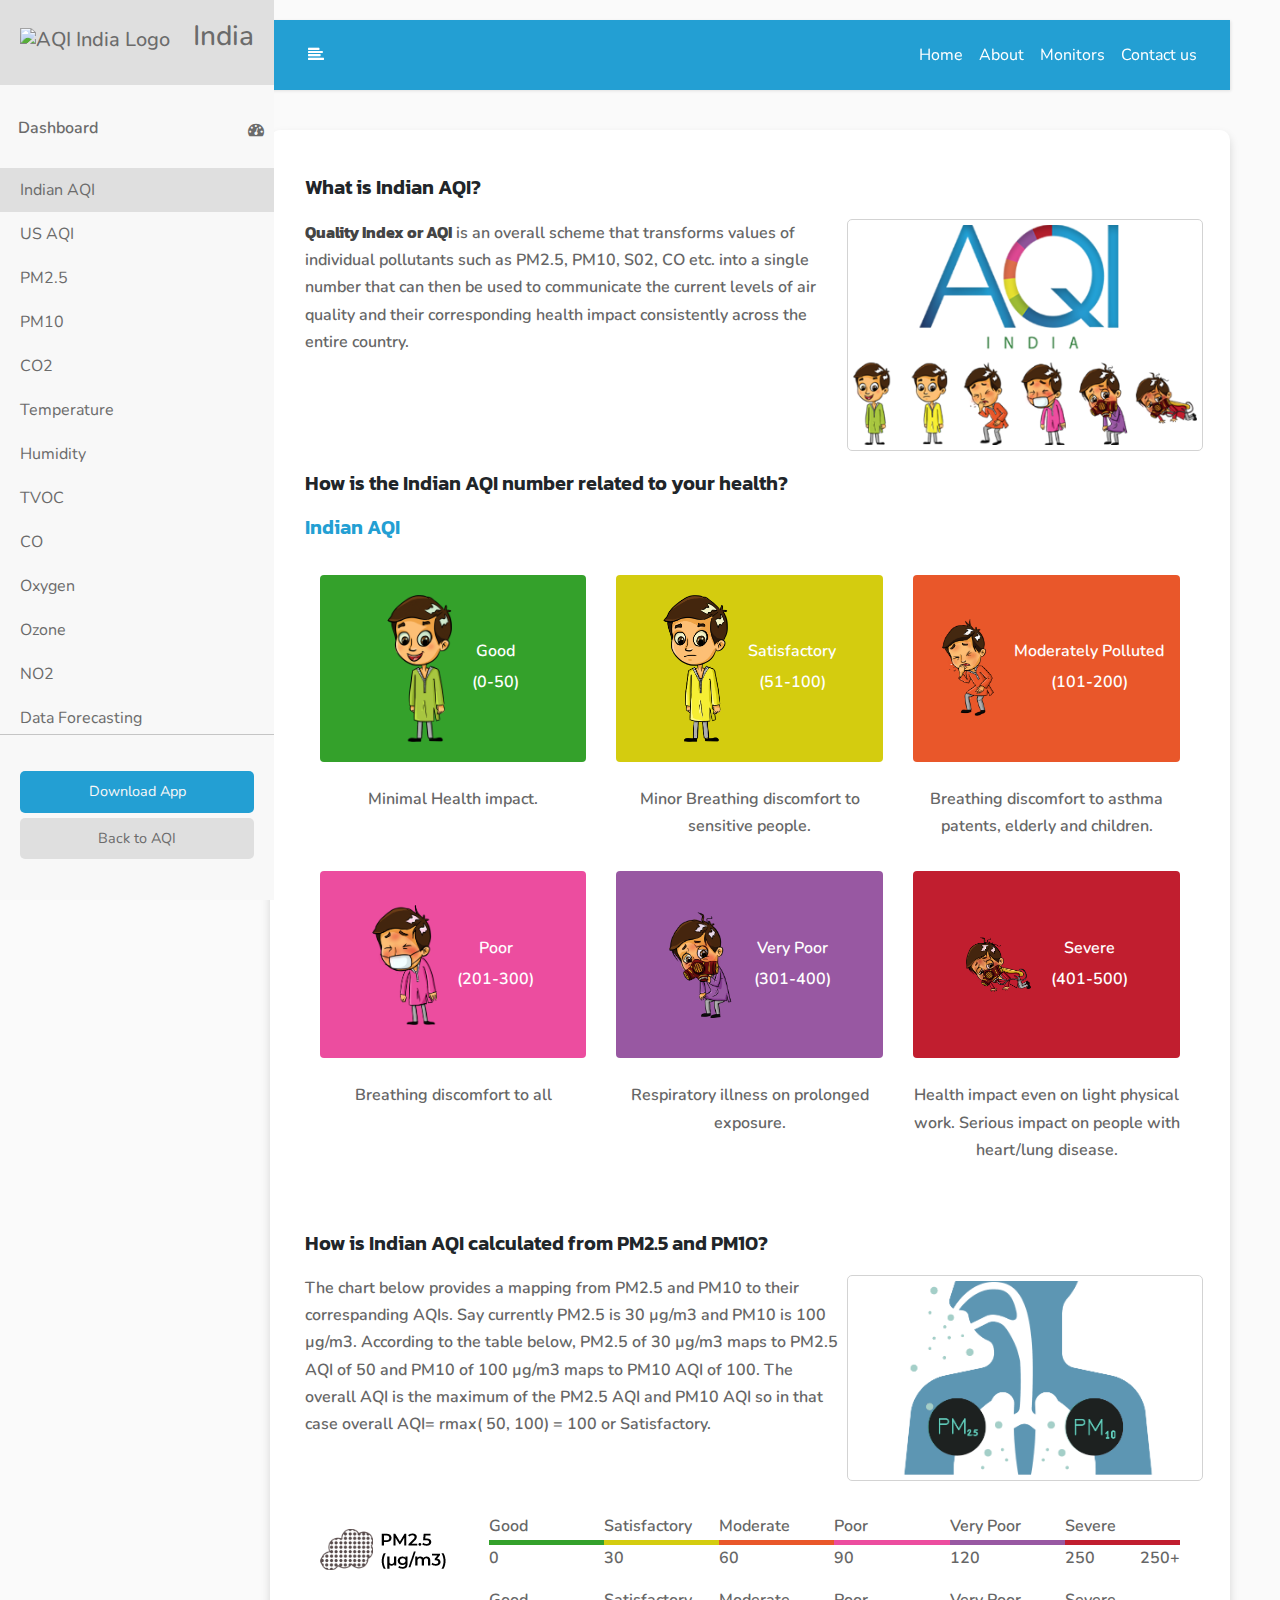
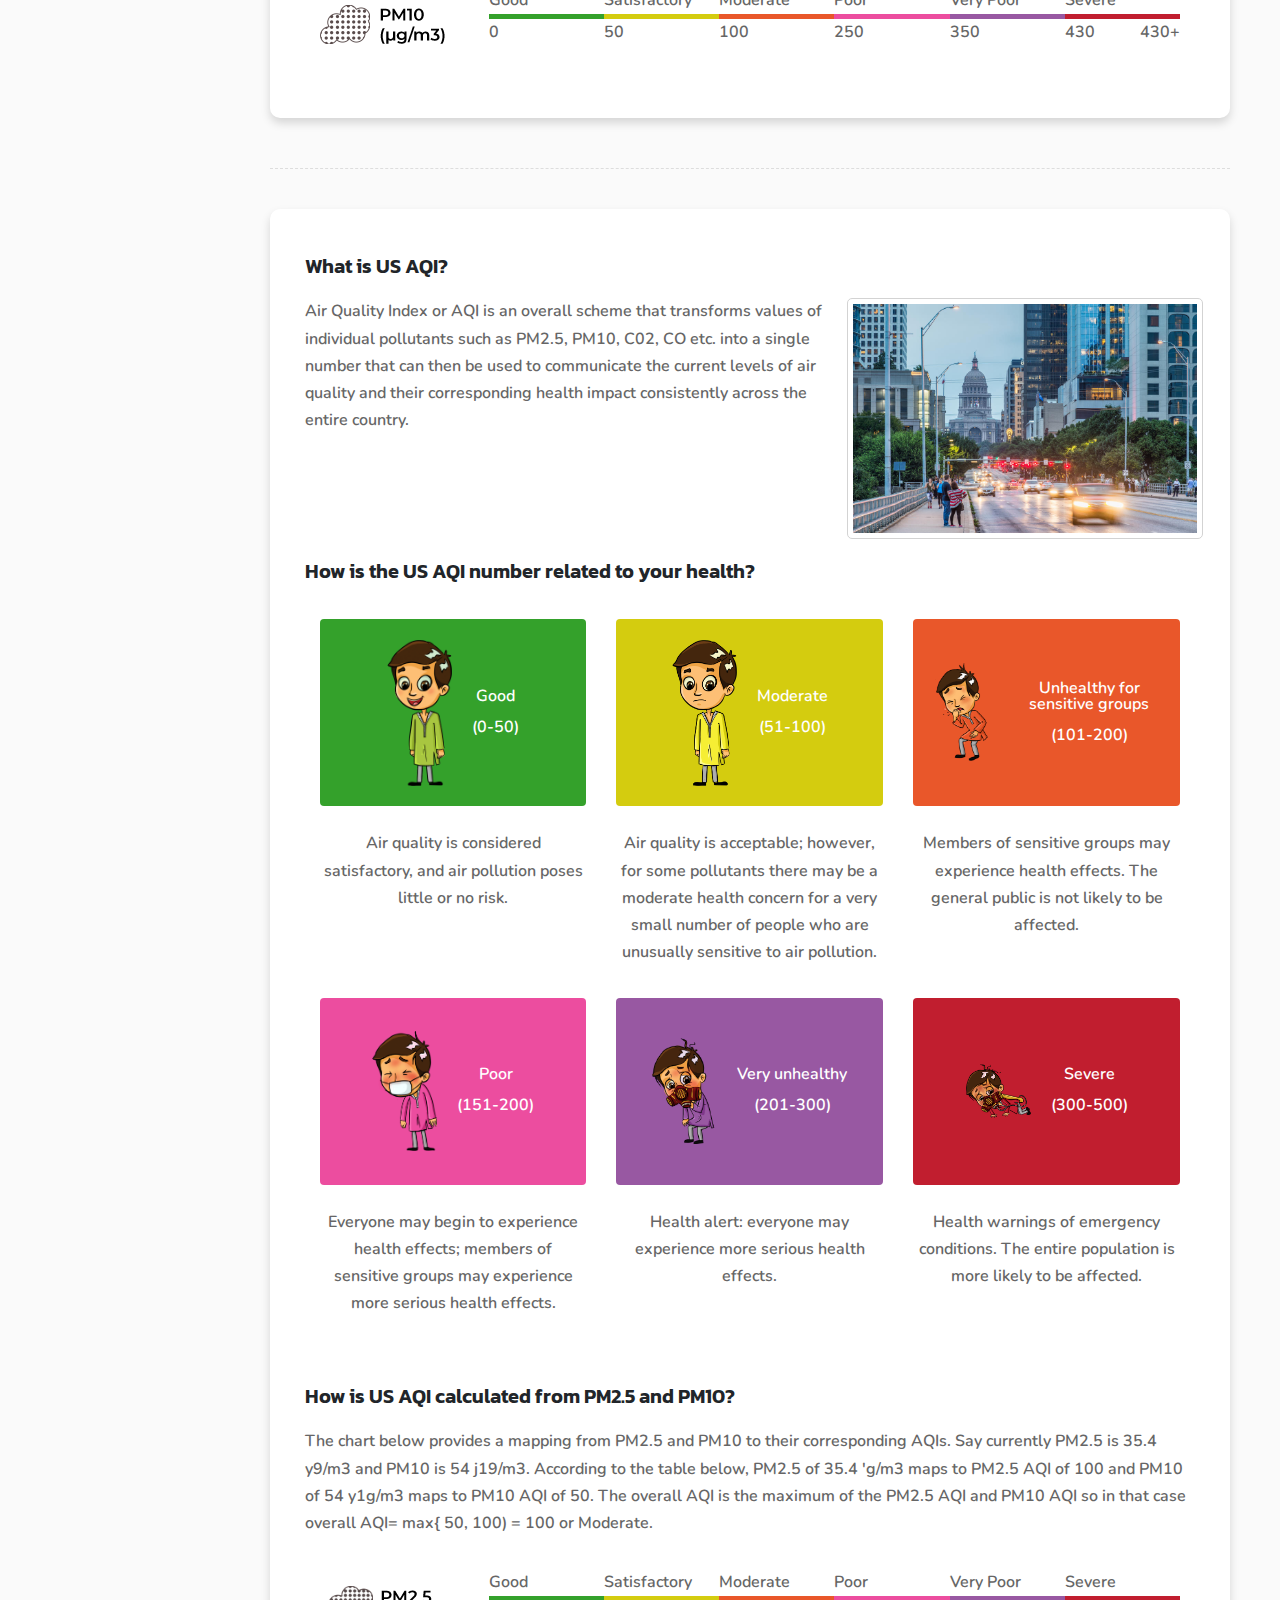
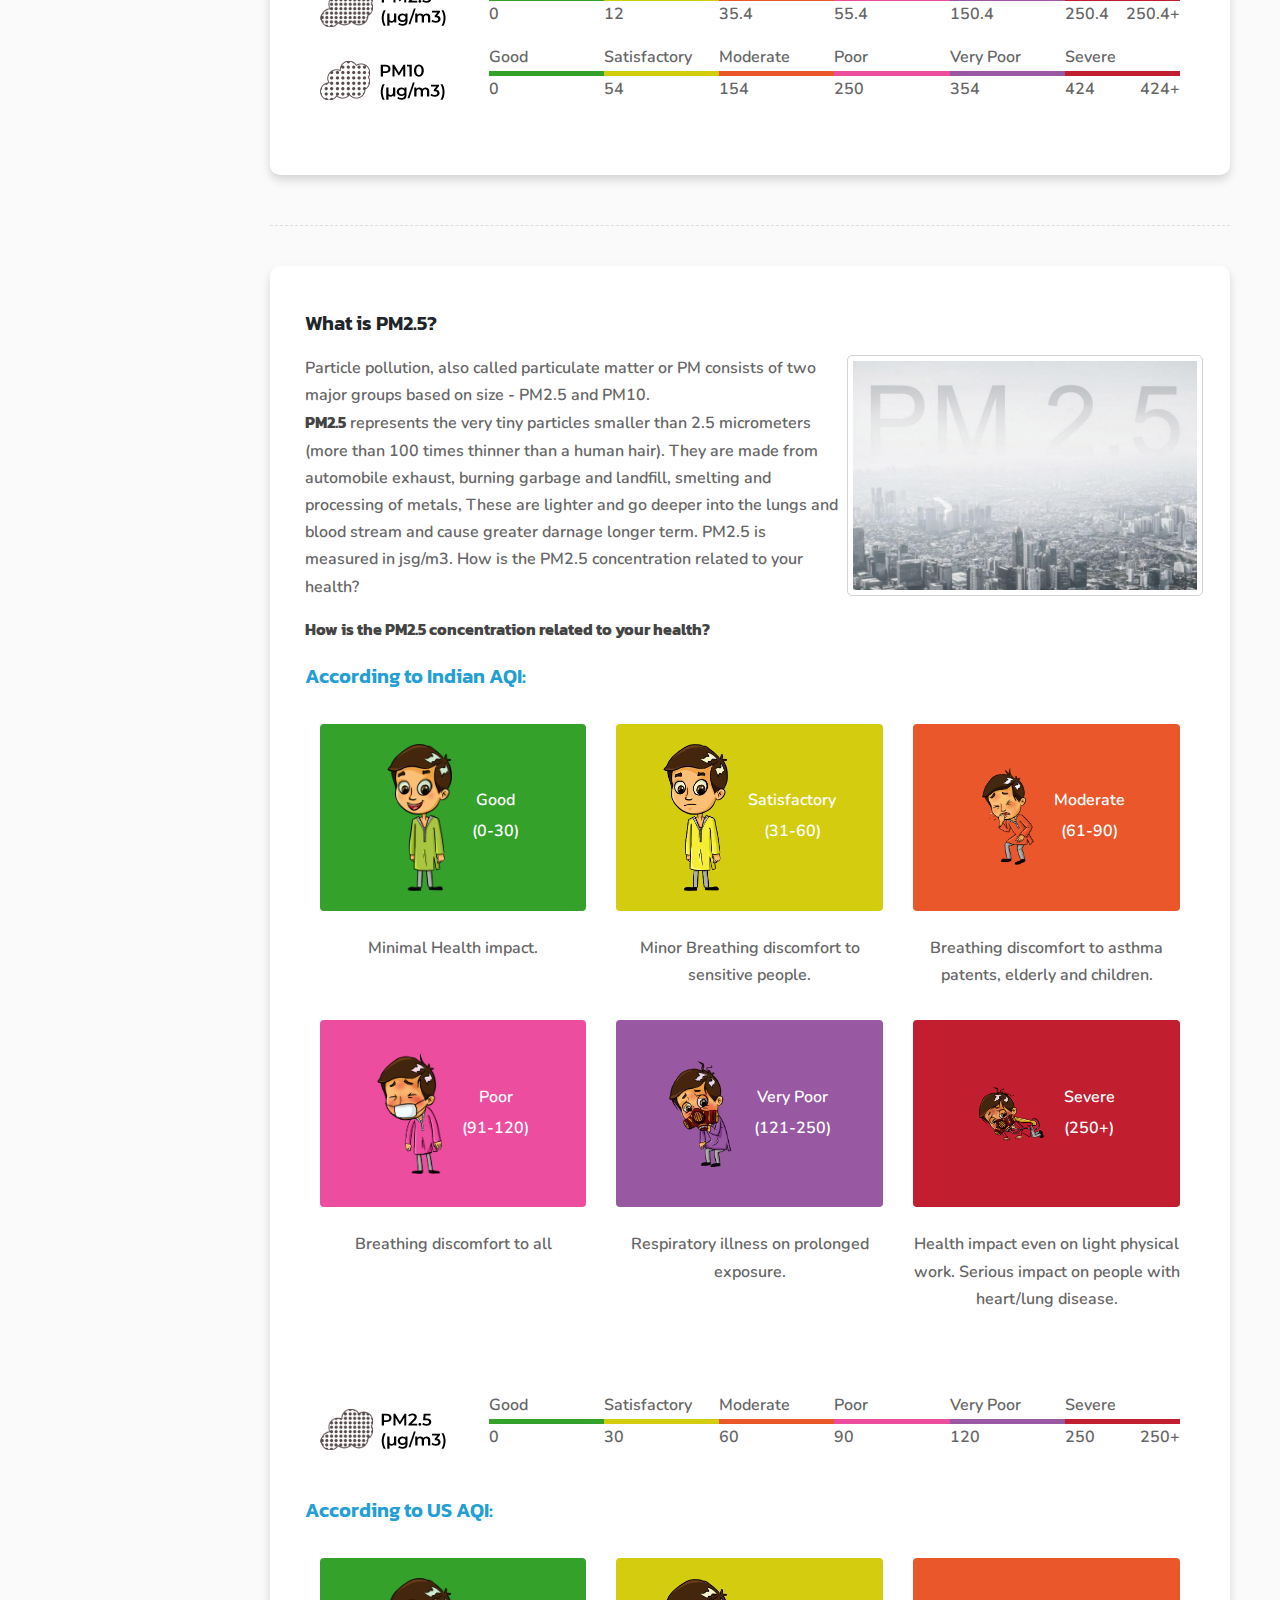
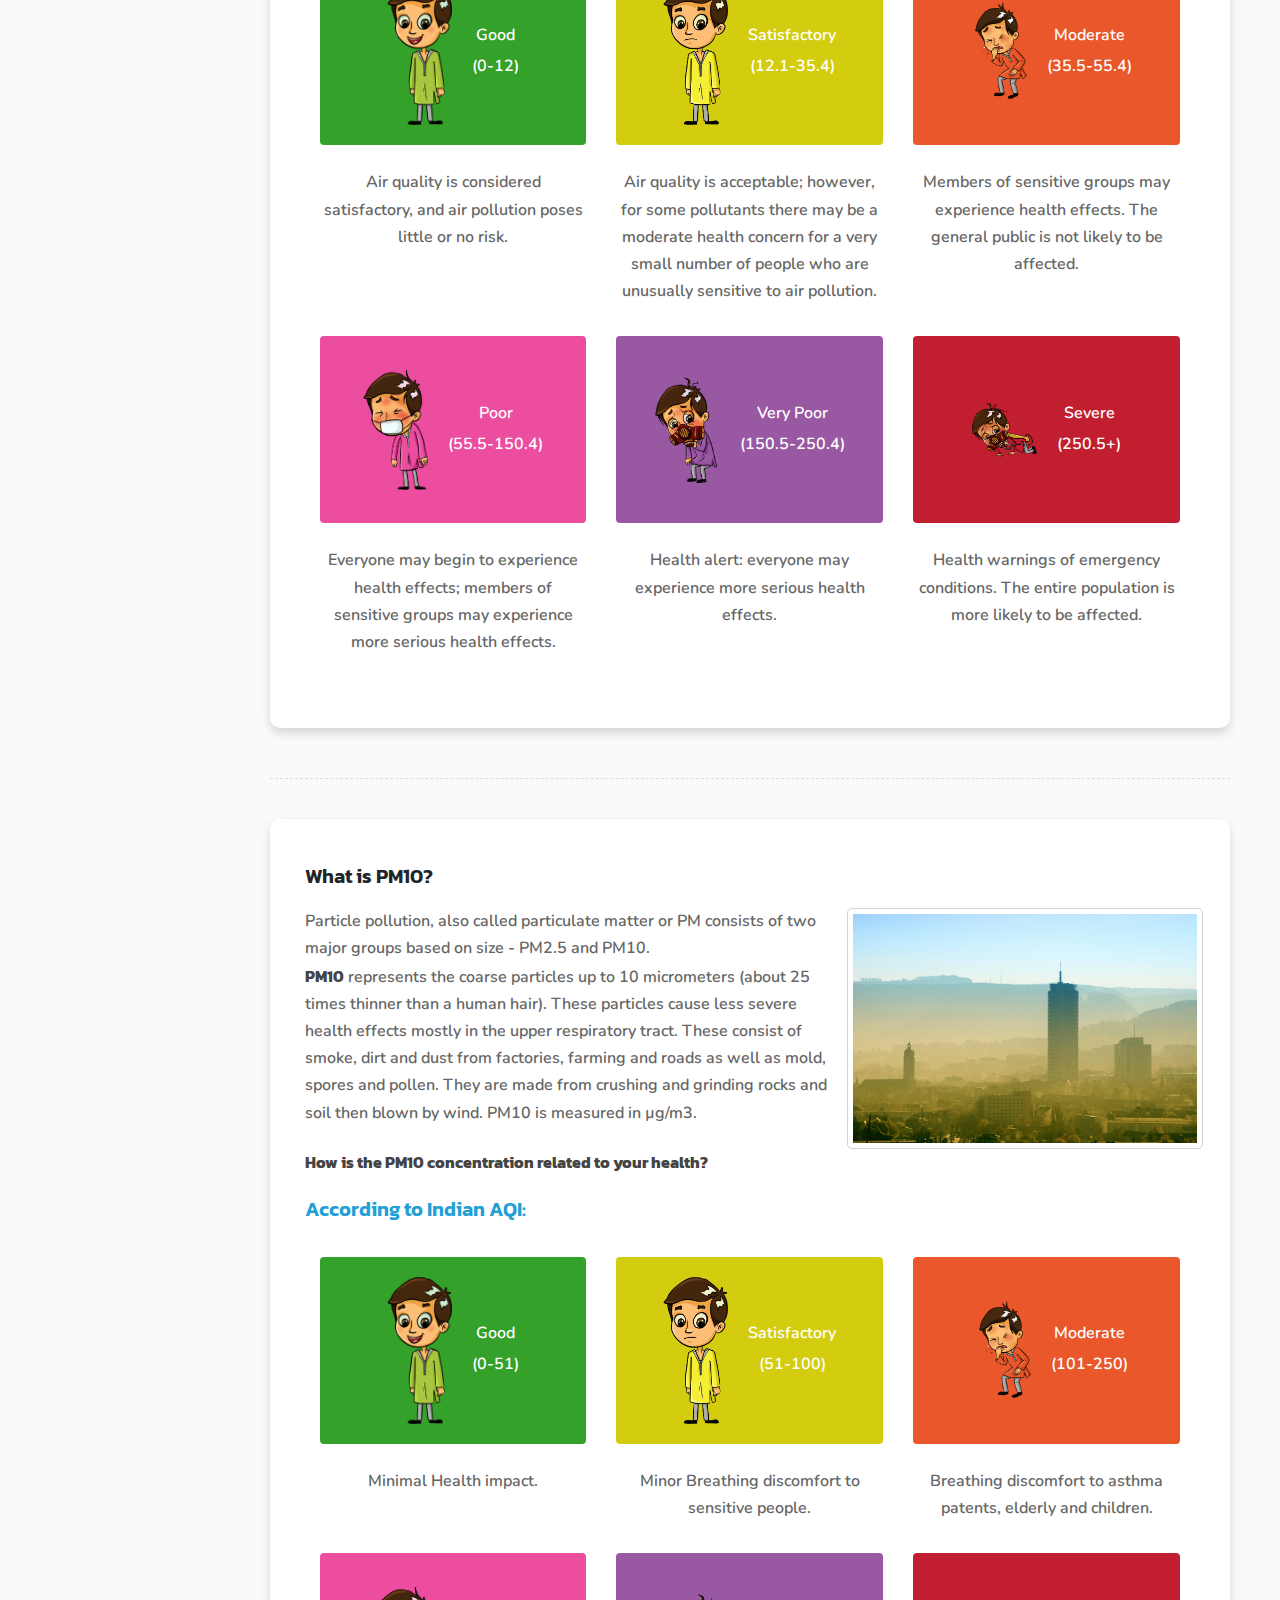
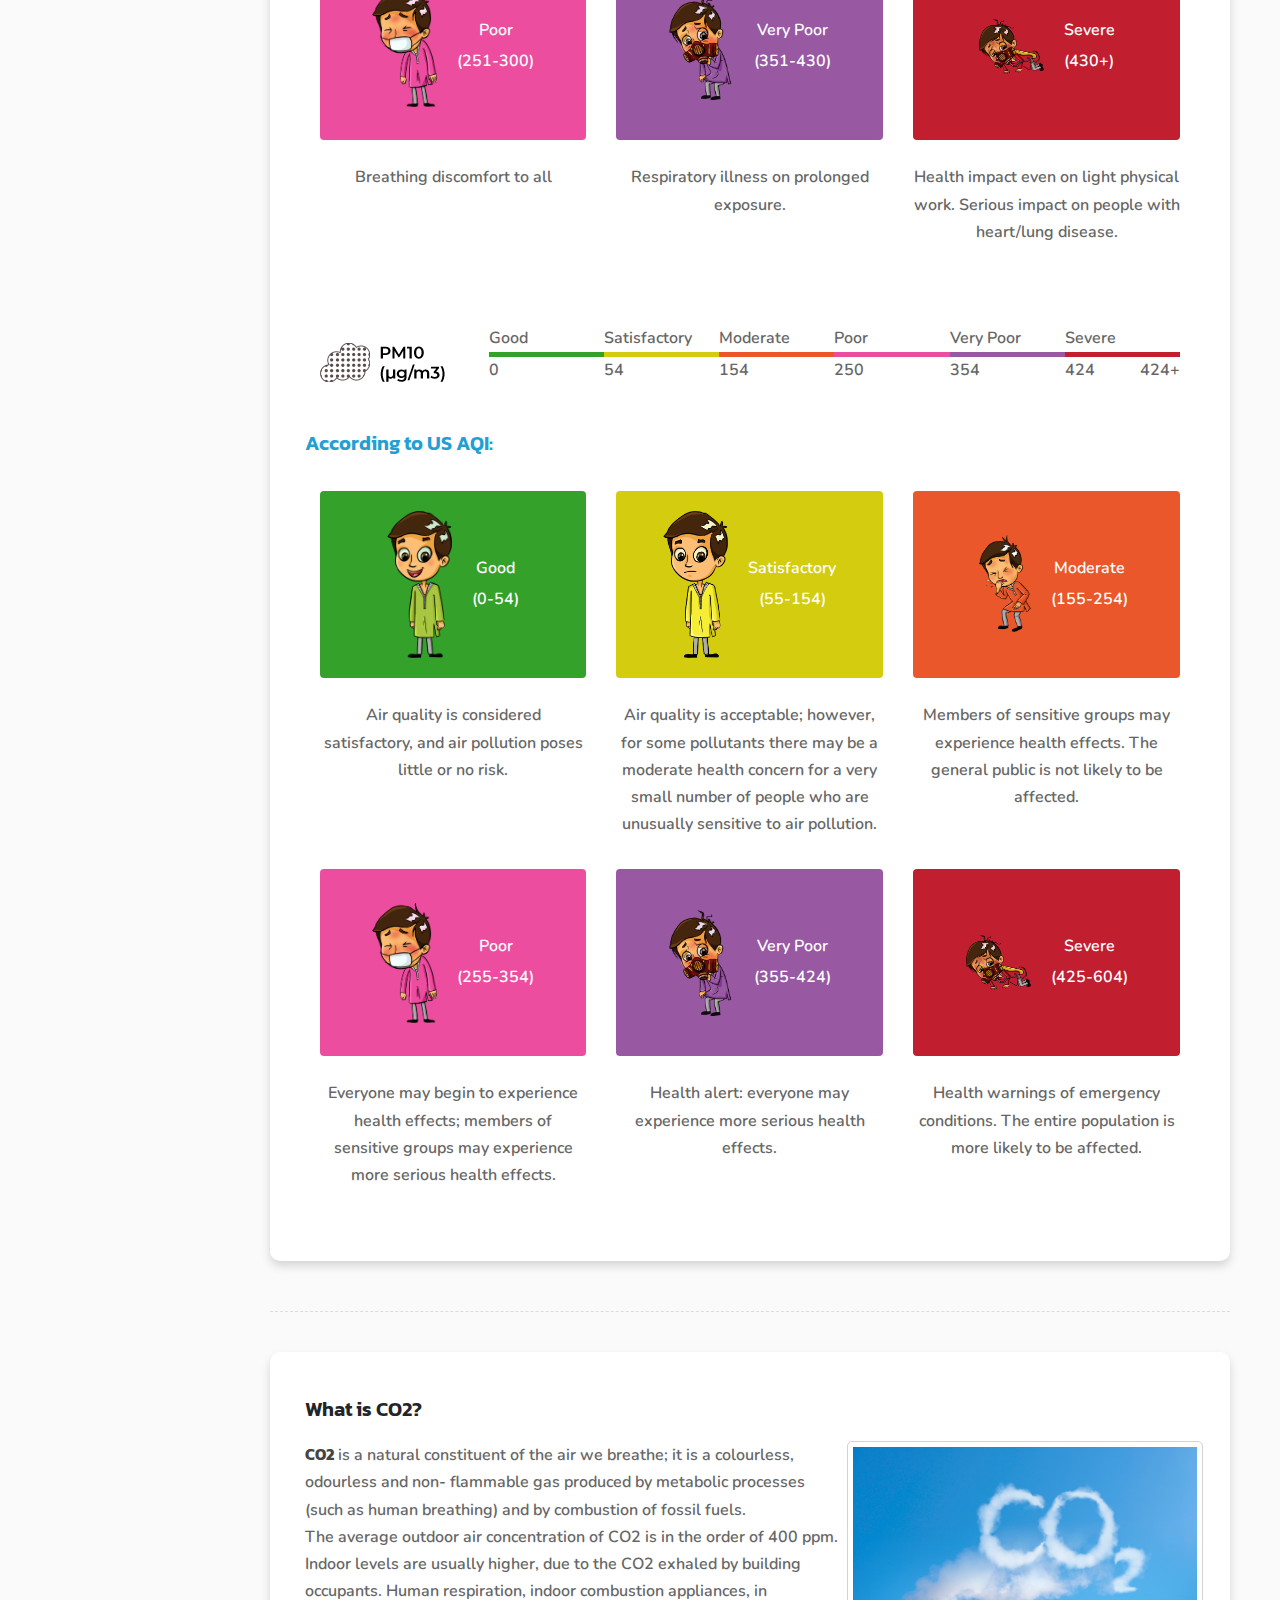
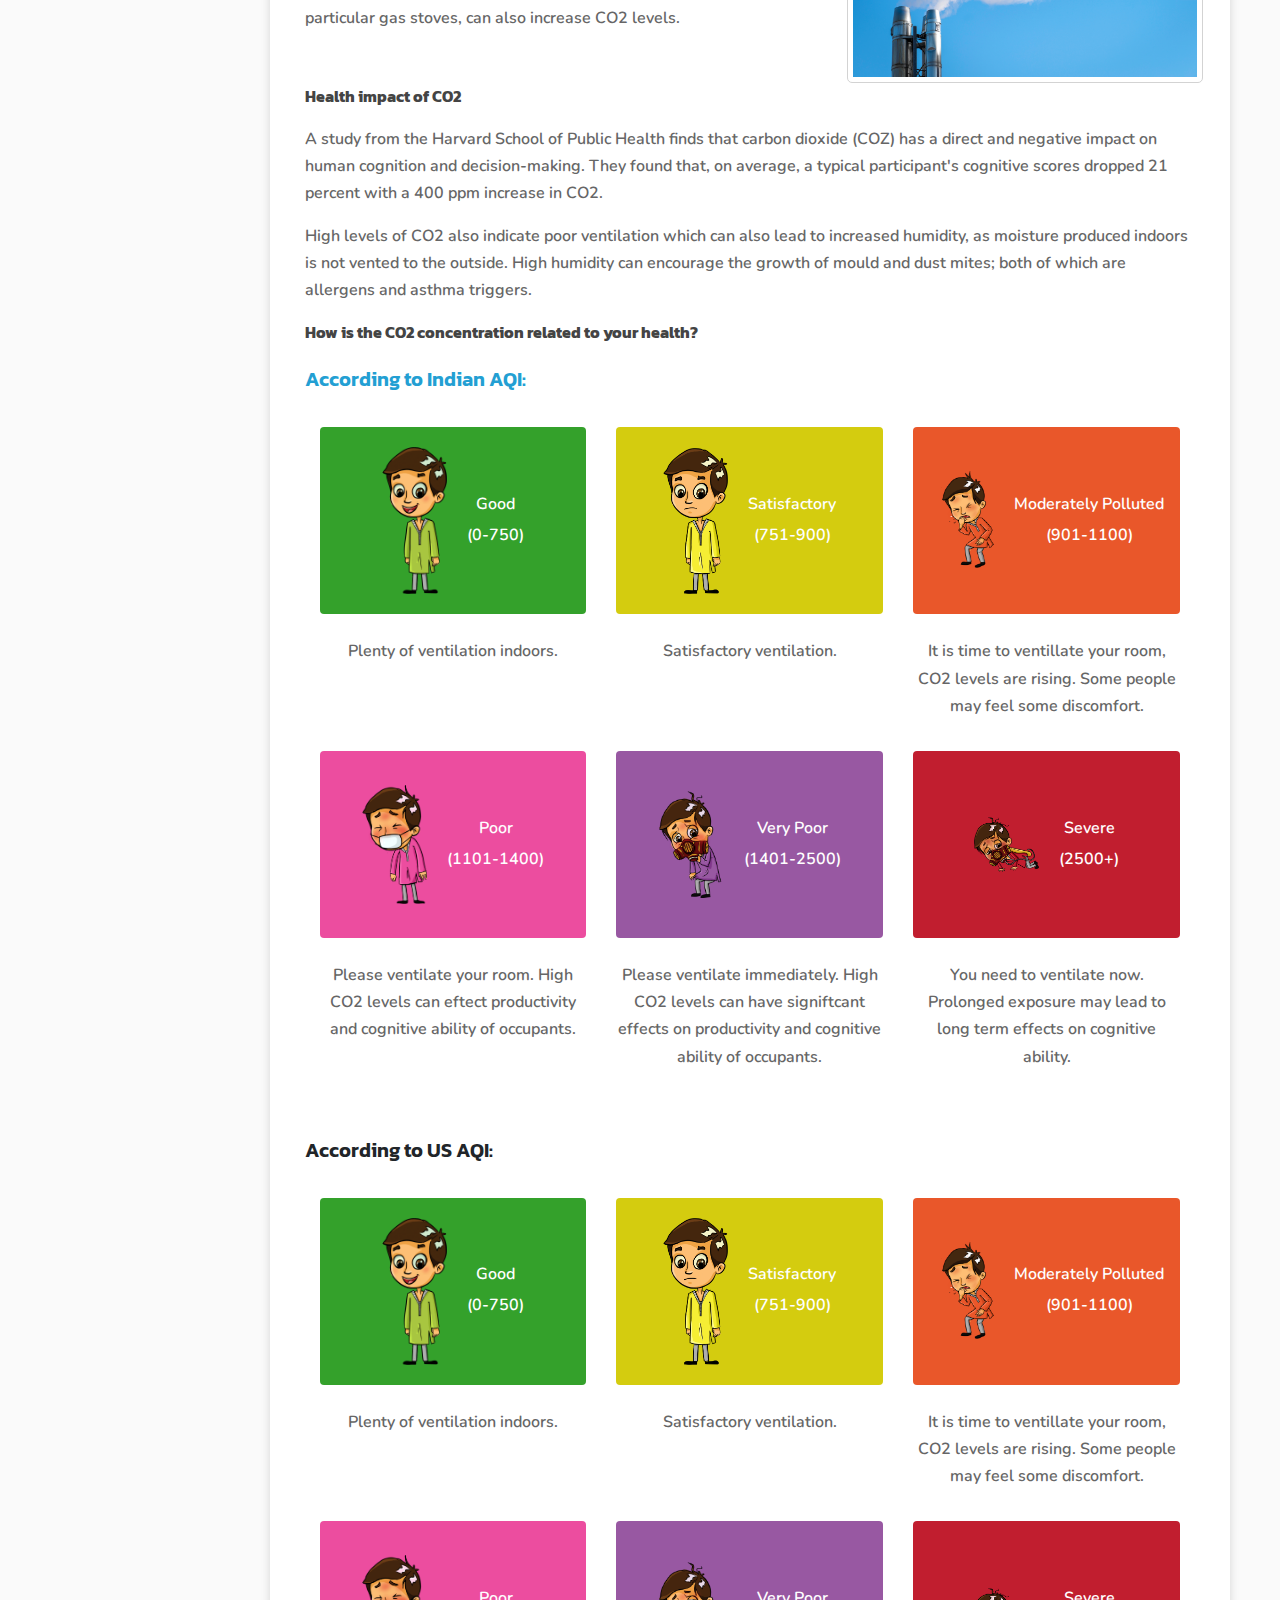
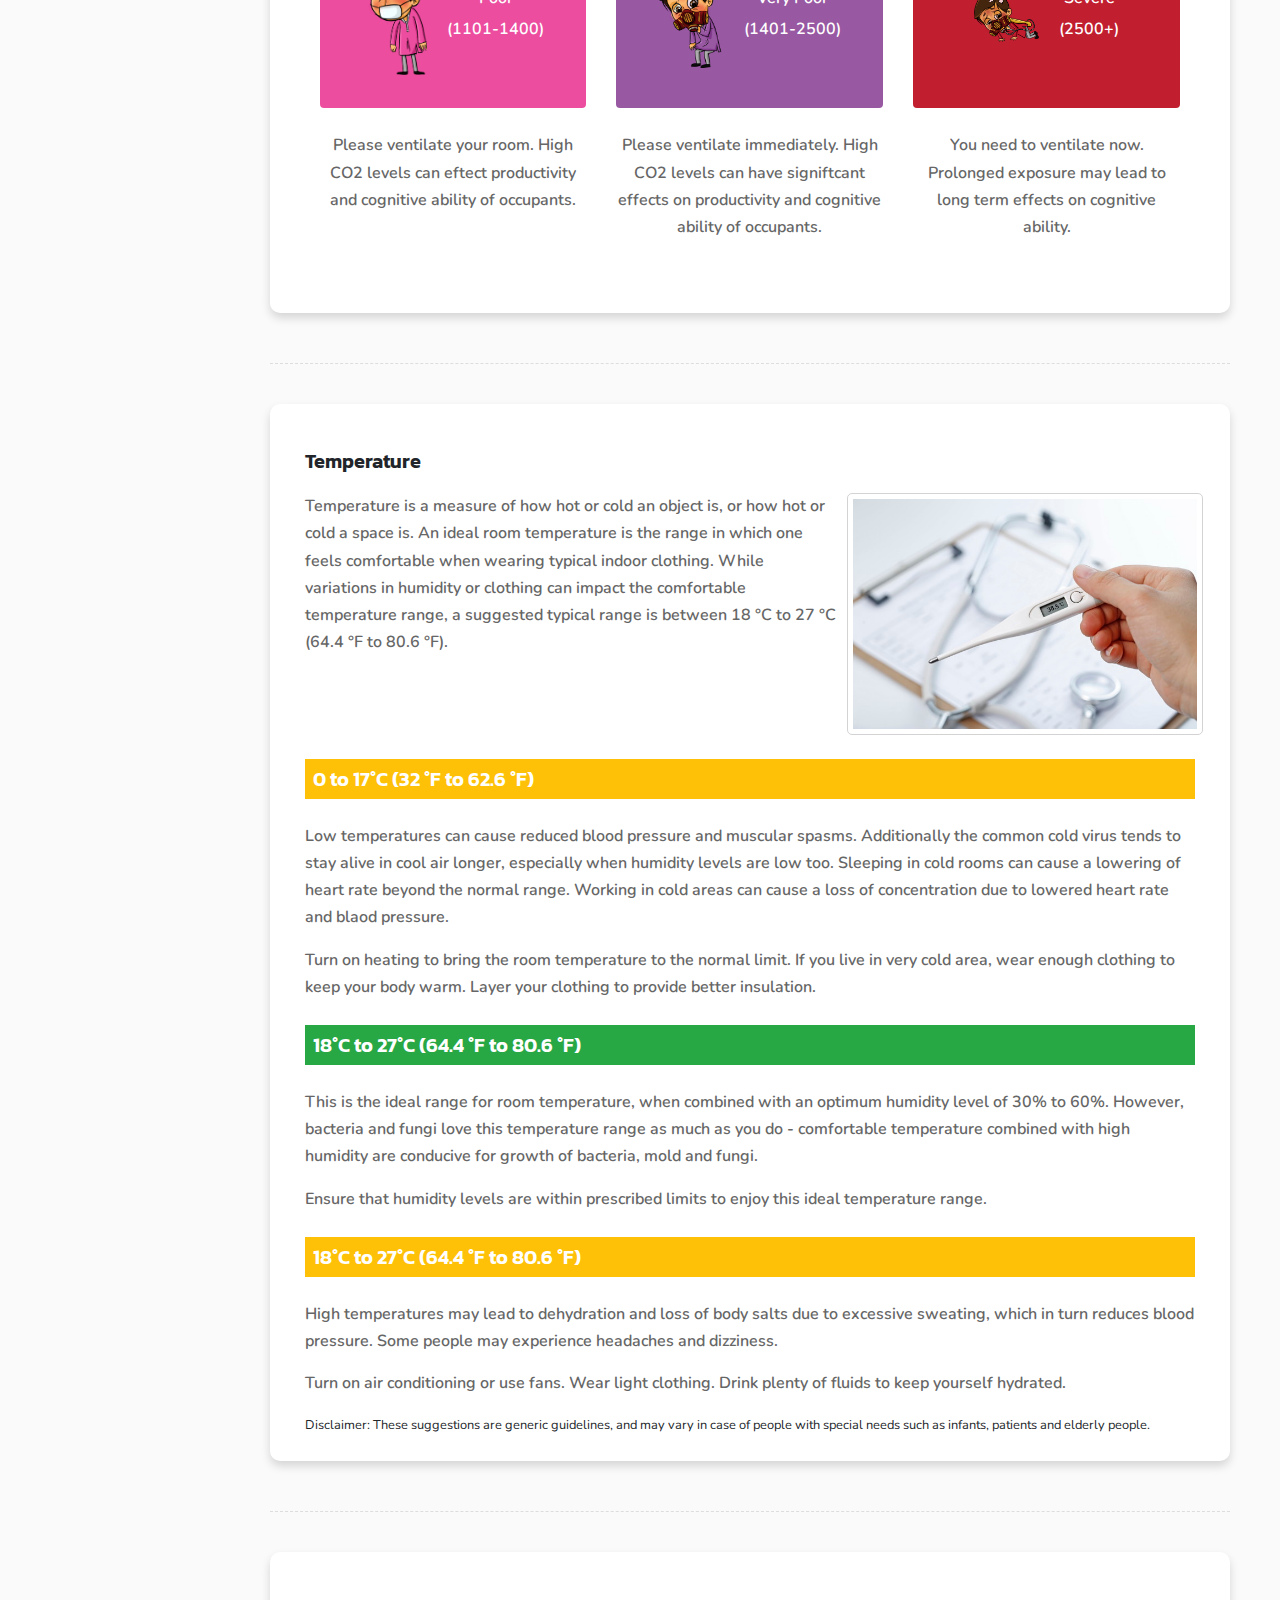
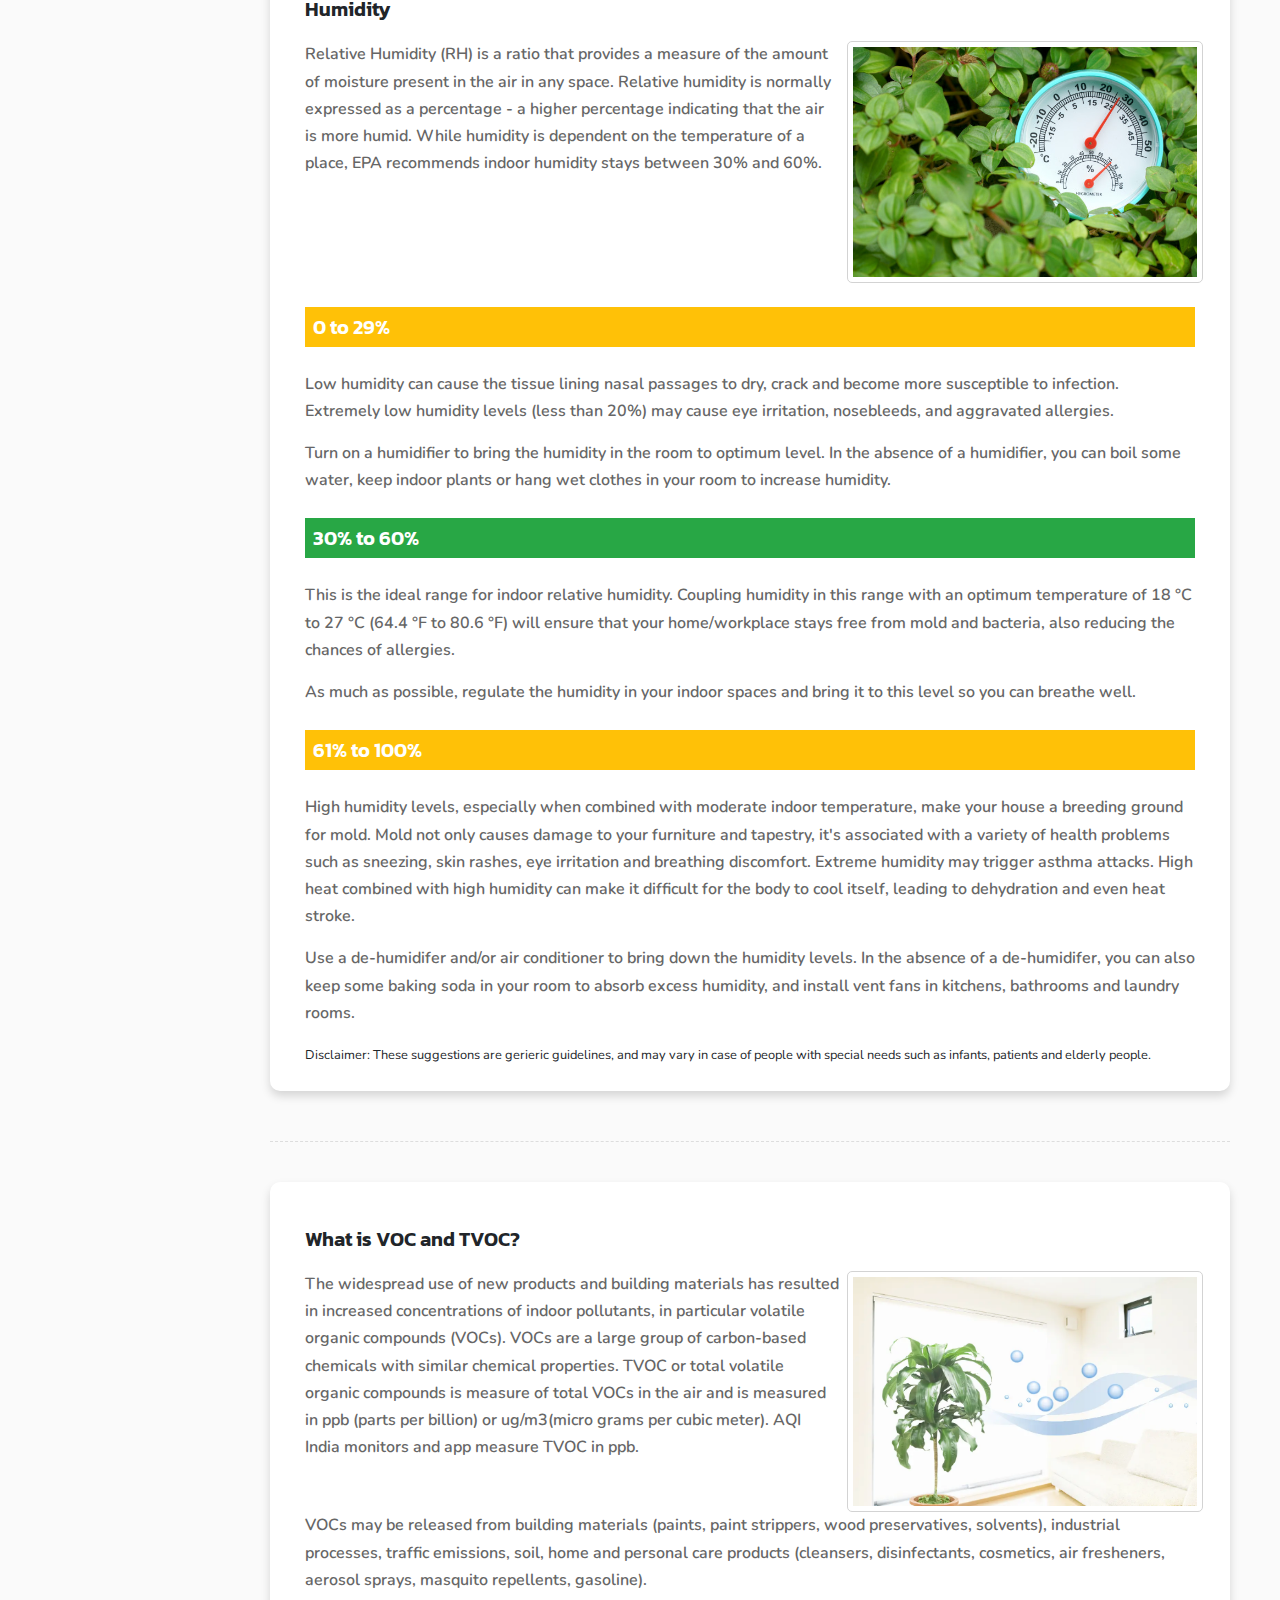
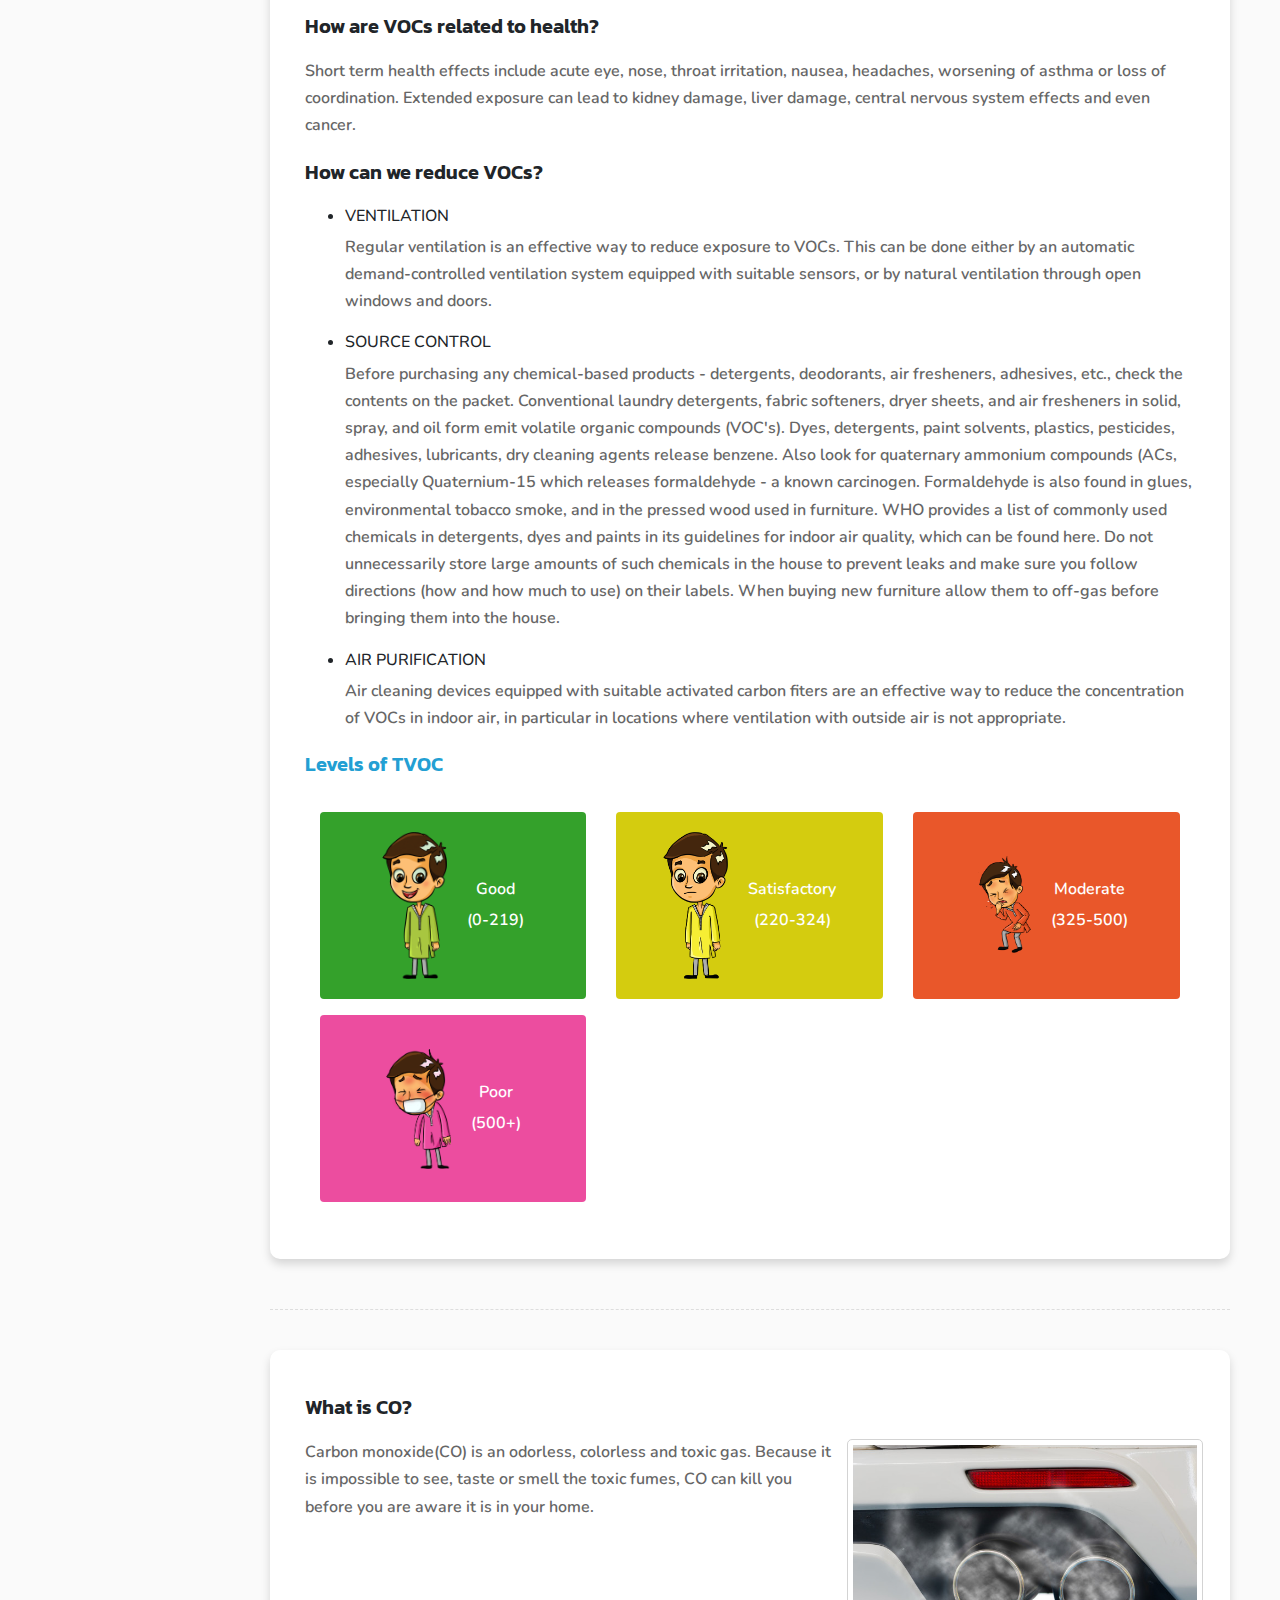
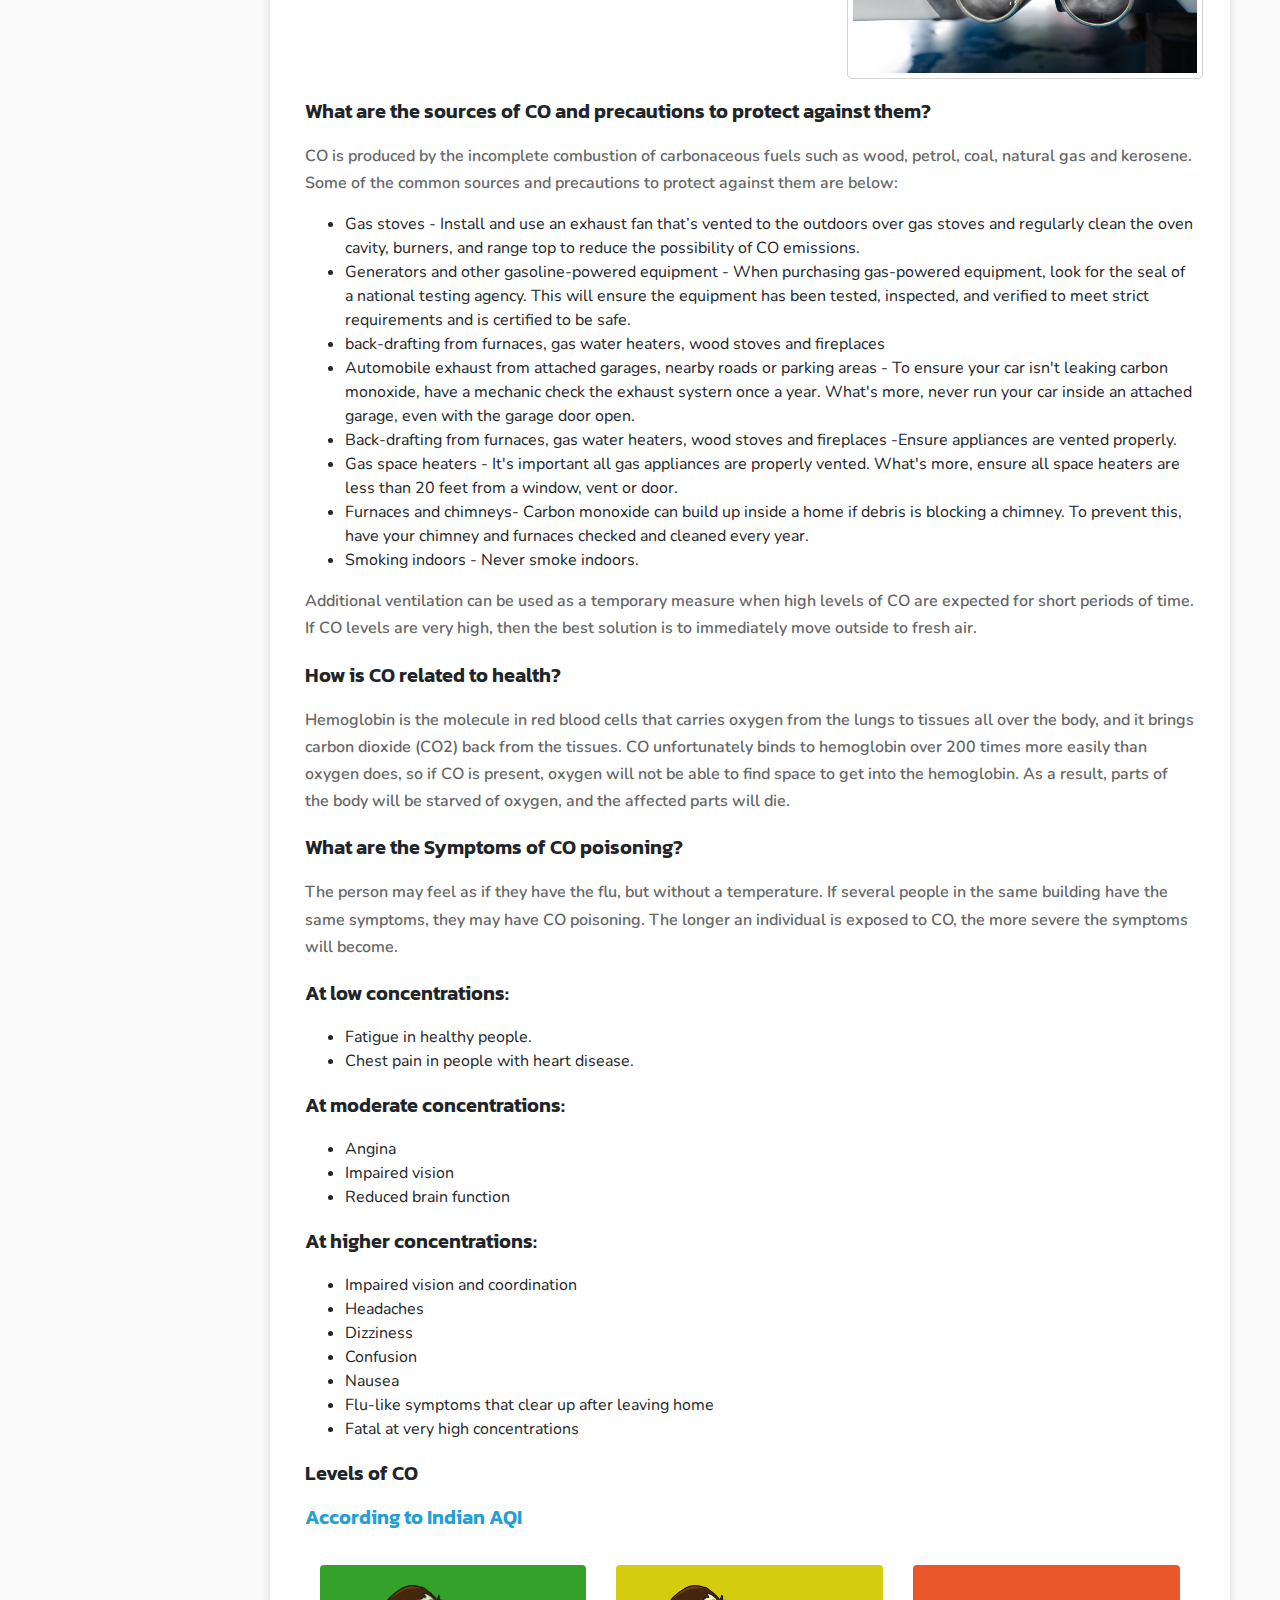
==== commit 0710f3c8: "tab layout is ready: needs to place the content at the right place." ====
--- a/aqi-india-parameter-ranges/index.html
+++ b/aqi-india-parameter-ranges/index.html
@@ -1,2944 +1,2978 @@
 <!DOCTYPE html>
 <html lang="en">
-
-<head>
-  <meta charset="UTF-8" />
-  <meta name="viewport" content="width=device-width, initial-scale=1.0" />
-  <meta http-equiv="X-UA-Compatible" content="IE=edge" />
-  <link rel="Company favicon" href="favicon.ico" type="image/x-icon" />
-  <title>AQI India</title>
-
-  <!-- bootstrap css -->
-  <link rel="stylesheet" href="https://stackpath.bootstrapcdn.com/bootstrap/4.4.1/css/bootstrap.min.css"
-    integrity="sha384-Vkoo8x4CGsO3+Hhxv8T/Q5PaXtkKtu6ug5TOeNV6gBiFeWPGFN9MuhOf23Q9Ifjh" crossorigin="anonymous" />
-  <link rel="stylesheet" href="https://cdnjs.cloudflare.com/ajax/libs/font-awesome/4.7.0/css/font-awesome.min.css" />
-  <link rel="stylesheet" href="assets/sass/style.css" />
-</head>
-
-<body>
-  <section id="global" class="pusher">
-    <div class="wrapper">
-      <!-- Sidebar  -->
-
-      <div class="sidebar-main">
-        <nav id="sidebar">
-          <div class="sidebar-header">
-            <h3>
-              <a class="navbar-brand" href="https://www.aqi.in/">
-                <img src="https://www.aqi.in/assets/images/aqi-logo.png" title="AQI India Logo" alt="AQI India Logo"
-                  width="63px" />
-              </a>
-              India
-              <a href="javascript:void(0)" id="hideShow"><i class="fa fa-chevron-circle-left"
-                  aria-hidden="true"></i></a>
-            </h3>
-          </div>
-
-          <ul class="list-unstyled components" id="scroll">
-            <p>
-              &nbsp; Dashboard
-              <i class="fa fa-tachometer" aria-hidden="true" id="blink"></i>
-            </p>
-            <li class="active"><a href="#indian-aqi">Indian AQI</a></li>
-            <li><a href="#us-aqi">US AQI</a></li>
-            <li><a href="#pm2-5">PM2.5</a></li>
-            <li><a href="#pm10">PM10</a></li>
-            <li><a href="#co2">CO2</a></li>
-            <li><a href="#temperature">Temperature</a></li>
-            <li><a href="#humidity">Humidity</a></li>
-            <li><a href="#tvoc">TVOC</a></li>
-            <li><a href="#co">CO</a></li>
-            <li><a href="#oxygen">Oxygen</a></li>
-            <li><a href="#ozone">Ozone</a></li>
-            <li><a href="#no2">NO2</a></li>
-            <li><a href="#forecasting">Data Forecasting</a></li>
-          </ul>
-
-          <ul class="list-unstyled CTAs">
-            <li>
-              <a href="https://pranaair.com" class="download">Download App</a>
-            </li>
-            <li>
-              <a href="https://aqi.in" class="article">Back to AQI</a>
-            </li>
-          </ul>
-        </nav>
-      </div>
-
-      <!-- Page Content  -->
-      <div id="content">
-        <nav class="navbar navbar-expand-lg navbar-light">
-          <div class="container-fluid">
-            <button type="button" id="sidebarCollapse" class="btn text-sidebar bg-turbo-yellow">
-              <i class="fa fa-align-left"></i>
-              <span></span>
-            </button>
-            <button class="btn btn-dark d-inline-block d-lg-none ml-auto" type="button" data-toggle="collapse"
-              data-target="#navbarSupportedContent" aria-controls="navbarSupportedContent" aria-expanded="false"
-              aria-label="Toggle navigation">
-              <i class="fa fa-align-justify"></i>
-            </button>
-
-            <div class="collapse navbar-collapse" id="navbarSupportedContent">
-              <ul class="nav navbar-nav ml-auto">
-                <li class="nav-item active">
-                  <a class="nav-link" href="#">Home</a>
-                </li>
-                <li class="nav-item">
-                  <a class="nav-link" href="#">About</a>
-                </li>
-                <li class="nav-item">
-                  <a class="nav-link" href="#">Monitors</a>
-                </li>
-                <li class="nav-item">
-                  <a class="nav-link" href="#">Contact us</a>
-                </li>
-              </ul>
+  <head>
+    <meta charset="UTF-8" />
+    <meta name="viewport" content="width=device-width, initial-scale=1.0" />
+    <meta http-equiv="X-UA-Compatible" content="IE=edge" />
+    <link rel="Company favicon" href="favicon.ico" type="image/x-icon" />
+    <title>AQI India</title>
+
+    <!-- bootstrap css -->
+    <link
+      rel="stylesheet"
+      href="https://stackpath.bootstrapcdn.com/bootstrap/4.4.1/css/bootstrap.min.css"
+      integrity="sha384-Vkoo8x4CGsO3+Hhxv8T/Q5PaXtkKtu6ug5TOeNV6gBiFeWPGFN9MuhOf23Q9Ifjh"
+      crossorigin="anonymous"
+    />
+    <link
+      rel="stylesheet"
+      href="https://cdnjs.cloudflare.com/ajax/libs/font-awesome/4.7.0/css/font-awesome.min.css"
+    />
+    <link rel="stylesheet" href="assets/sass/style.css" />
+  </head>
+
+  <body>
+    <section id="global" class="pusher">
+      <div class="wrapper">
+        <!-- Sidebar  -->
+
+        <div class="sidebar-main">
+          <nav id="sidebar">
+            <div class="sidebar-header">
+              <h3>
+                <a class="navbar-brand" href="https://www.aqi.in/">
+                  <img
+                    src="https://www.aqi.in/assets/images/aqi-logo.png"
+                    title="AQI India Logo"
+                    alt="AQI India Logo"
+                    width="63px"
+                  />
+                </a>
+                India
+                <a href="javascript:void(0)" id="hideShow"
+                  ><i class="fa fa-chevron-circle-left" aria-hidden="true"></i
+                ></a>
+              </h3>
+            </div>
+
+            <ul class="list-unstyled components" id="scroll">
+              <p>
+                &nbsp; Dashboard
+                <i class="fa fa-tachometer" aria-hidden="true" id="blink"></i>
+              </p>
+              <li class="active"><a href="#indian-aqi">Indian AQI</a></li>
+              <li><a href="#us-aqi">US AQI</a></li>
+              <li><a href="#pm2-5">PM2.5</a></li>
+              <li><a href="#pm10">PM10</a></li>
+              <li><a href="#co2">CO2</a></li>
+              <li><a href="#temperature">Temperature</a></li>
+              <li><a href="#humidity">Humidity</a></li>
+              <li><a href="#tvoc">TVOC</a></li>
+              <li><a href="#co">CO</a></li>
+              <li><a href="#oxygen">Oxygen</a></li>
+              <li><a href="#ozone">Ozone</a></li>
+              <li><a href="#no2">NO2</a></li>
+              <li><a href="#forecasting">Data Forecasting</a></li>
+            </ul>
+
+            <ul class="list-unstyled CTAs">
+              <li>
+                <a href="https://pranaair.com" class="download">Download App</a>
+              </li>
+              <li>
+                <a href="https://aqi.in" class="article">Back to AQI</a>
+              </li>
+            </ul>
+          </nav>
+        </div>
+
+        <!-- Page Content  -->
+        <div id="content">
+          <nav class="navbar navbar-expand-lg navbar-light">
+            <div class="container-fluid">
+              <button
+                type="button"
+                id="sidebarCollapse"
+                class="btn text-sidebar bg-turbo-yellow"
+              >
+                <i class="fa fa-align-left"></i>
+                <span></span>
+              </button>
+              <button
+                class="btn btn-dark d-inline-block d-lg-none ml-auto"
+                type="button"
+                data-toggle="collapse"
+                data-target="#navbarSupportedContent"
+                aria-controls="navbarSupportedContent"
+                aria-expanded="false"
+                aria-label="Toggle navigation"
+              >
+                <i class="fa fa-align-justify"></i>
+              </button>
+
+              <div class="collapse navbar-collapse" id="navbarSupportedContent">
+                <ul class="nav navbar-nav ml-auto">
+                  <li class="nav-item active">
+                    <a class="nav-link" href="#">Home</a>
+                  </li>
+                  <li class="nav-item">
+                    <a class="nav-link" href="#">About</a>
+                  </li>
+                  <li class="nav-item">
+                    <a class="nav-link" href="#">Monitors</a>
+                  </li>
+                  <li class="nav-item">
+                    <a class="nav-link" href="#">Contact us</a>
+                  </li>
+                </ul>
+              </div>
+            </div>
+          </nav>
+          <!-- Indian AQI -->
+          <div class="line" id="indian-aqi"></div>
+          <div class="indian-aqi">
+            <h5>What is Indian AQI?</h5>
+
+            <div class="prana-container">
+              <p>
+                <strong>Quality Index or AQI</strong> is an overall scheme that
+                transforms values of individual pollutants such as PM2.5, PM10,
+                S02, CO etc. into a single number that can then be used to
+                communicate the current levels of air quality and their
+                corresponding health impact consistently across the entire
+                country.
+              </p>
+              <div class="image-wrapper">
+                <img src="assets/images/indian-aqi.png" alt="" />
+              </div>
+            </div>
+
+            <h5>How is the Indian AQI number related to your health?</h5>
+            <h5 id="sub-title">Indian AQI</h5>
+
+            <section class="AQI-categories text-xs-center" id="indian-aqi">
+              <div class="container">
+                <div class="row">
+                  <div class="col-md-4">
+                    <a href="javascript:void(0)">
+                      <div class="card service-card card-inverse">
+                        <div class="card-block">
+                          <img src="assets/images/good-aqi.png" alt="" />
+                          <h4 class="card-title">
+                            <p class="title">Good</p>
+                            <p class="value">(0-50)</p>
+                          </h4>
+                        </div>
+                      </div>
+                    </a>
+                    <p id="description" class="text-center mt-4">
+                      Minimal Health impact.
+                    </p>
+                  </div>
+                  <div class="col-md-4">
+                    <a href="javascript:void(0)">
+                      <div class="card service-card card-inverse">
+                        <div class="card-block">
+                          <img src="assets/images/moderate-aqi.png" alt="" />
+                          <h4 class="card-title">
+                            <p class="title">Satisfactory</p>
+                            <p class="value">
+                              (51-100)
+                            </p>
+                          </h4>
+                        </div>
+                      </div>
+                    </a>
+                    <p id="description" class="text-center mt-4">
+                      Minor Breathing discomfort to sensitive people.
+                    </p>
+                  </div>
+                  <div class="col-md-4">
+                    <a href="javascript:void(0)">
+                      <div class="card service-card card-inverse">
+                        <div class="card-block">
+                          <img src="assets/images/poor-aqi.png" alt="" />
+                          <h4 class="card-title">
+                            <p class="title">Moderately Polluted</p>
+                            <p class="value">(101-200)</p>
+                          </h4>
+                        </div>
+                      </div>
+                    </a>
+                    <p id="description" class="text-center mt-4">
+                      Breathing discomfort to asthma patents, elderly and
+                      children.
+                    </p>
+                  </div>
+                  <div class="col-md-4">
+                    <a href="javascript:void(0)">
+                      <div class="card service-card card-inverse">
+                        <div class="card-block">
+                          <img src="assets/images/unhealthy-aqi.png" alt="" />
+                          <h4 class="card-title">
+                            <p class="title">Poor</p>
+                            <p class="value">(201-300)</p>
+                          </h4>
+                        </div>
+                      </div>
+                    </a>
+                    <p id="description" class="text-center mt-4">
+                      Breathing discomfort to all
+                    </p>
+                  </div>
+                  <div class="col-md-4">
+                    <a href="javascript:void(0)">
+                      <div class="card service-card card-inverse">
+                        <div class="card-block">
+                          <img src="assets/images/severe-aqi.png" alt="" />
+                          <h4 class="card-title">
+                            <p class="title">Very Poor</p>
+                            <p class="value">(301-400)</p>
+                          </h4>
+                        </div>
+                      </div>
+                    </a>
+                    <p id="description" class="text-center mt-4">
+                      Respiratory illness on prolonged exposure.
+                    </p>
+                  </div>
+
+                  <div class="col-md-4">
+                    <a href="javascript:void(0)">
+                      <div class="card service-card card-inverse">
+                        <div class="card-block">
+                          <img src="assets/images/hazardous-aqi.png" alt="" />
+                          <h4 class="card-title">
+                            <p class="title">Severe</p>
+                            <p class="value">(401-500)</p>
+                          </h4>
+                        </div>
+                      </div>
+                    </a>
+                    <p id="description" class="text-center mt-4">
+                      Health impact even on light physical work. Serious impact
+                      on people with heart/lung disease.
+                    </p>
+                  </div>
+                </div>
+                <!--End Row-->
+              </div>
+            </section>
+
+            <h5>How is Indian AQI calculated from PM2.5 and PM10?</h5>
+
+            <div class="prana-container">
+              <p>
+                The chart below provides a mapping from PM2.5 and PM10 to their
+                correspanding AQIs. Say currently PM2.5 is 30 µg/m3 and PM10 is
+                100 µg/m3. According to the table below, PM2.5 of 30 µg/m3 maps
+                to PM2.5 AQI of 50 and PM10 of 100 µg/m3 maps to PM10 AQI of
+                100. The overall AQI is the maximum of the PM2.5 AQI and PM10
+                AQI so in that case overall AQI= rmax( 50, 100) = 100 or
+                Satisfactory.
+              </p>
+              <div class="image-wrapper">
+                <img src="assets/images/pm-2.5-pm-10.png" alt="" />
+              </div>
+            </div>
+
+            <div id="calc-wrap">
+              <div class="container" id="calculations">
+                <div class="row">
+                  <div class="col-md-12">
+                    <div class="pm-wrapper">
+                      <div class="image-box">
+                        <img src="assets/images/pm2-5.png" alt="" />
+                      </div>
+                      <div class="content">
+                        <ul id="calc-progress">
+                          <li>
+                            <p>Good</p>
+                            <p>0</p>
+                          </li>
+                          <li>
+                            <p>Satisfactory</p>
+                            <p>30</p>
+                          </li>
+                          <li>
+                            <p>Moderate</p>
+                            <p>60</p>
+                          </li>
+                          <li>
+                            <p>Poor</p>
+                            <p>90</p>
+                          </li>
+                          <li>
+                            <p>Very Poor</p>
+                            <p>120</p>
+                          </li>
+                          <li>
+                            <p>Severe</p>
+                            <p>
+                              <span>250</span>
+                              <span>250+</span>
+                            </p>
+                          </li>
+                        </ul>
+                      </div>
+                    </div>
+                  </div>
+                </div>
+              </div>
+
+              <div class="container" id="calculations">
+                <div class="row">
+                  <div class="col-md-12">
+                    <div class="pm-wrapper">
+                      <div class="image-box">
+                        <img src="assets/images/pm-10.png" alt="" />
+                      </div>
+                      <div class="content">
+                        <ul id="calc-progress">
+                          <li>
+                            <p>Good</p>
+                            <p>0</p>
+                          </li>
+                          <li>
+                            <p>Satisfactory</p>
+                            <p>50</p>
+                          </li>
+                          <li>
+                            <p>Moderate</p>
+                            <p>100</p>
+                          </li>
+                          <li>
+                            <p>Poor</p>
+                            <p>250</p>
+                          </li>
+                          <li>
+                            <p>Very Poor</p>
+                            <p>350</p>
+                          </li>
+                          <li>
+                            <p>Severe</p>
+                            <p>
+                              <span>430</span>
+                              <span>430+</span>
+                            </p>
+                          </li>
+                        </ul>
+                      </div>
+                    </div>
+                  </div>
+                </div>
+              </div>
             </div>
           </div>
-        </nav>
-        <!-- Indian AQI -->
-        <div class="line" id="indian-aqi"></div>
-        <div class="indian-aqi">
-          <h5>What is Indian AQI?</h5>
-
-          <div class="prana-container">
-            <p>
-              <strong>Quality Index or AQI</strong> is an overall scheme that
-              transforms values of individual pollutants such as PM2.5, PM10,
-              S02, CO etc. into a single number that can then be used to
-              communicate the current levels of air quality and their
-              corresponding health impact consistently across the entire
-              country.
-            </p>
-            <div class="image-wrapper">
-              <img src="assets/images/indian-aqi.png" alt="" />
+          <!--  US AQI -->
+          <div class="line" id="us-aqi"></div>
+          <div class="us-aqi">
+            <h5>What is US AQI?</h5>
+
+            <div class="prana-container">
+              <p>
+                Air Quality Index or AQI is an overall scheme that transforms
+                values of individual pollutants such as PM2.5, PM10, C02, CO
+                etc. into a single number that can then be used to communicate
+                the current levels of air quality and their corresponding health
+                impact consistently across the entire country.
+              </p>
+              <div class="image-wrapper">
+                <img src="assets/images/US-AQI.jpg" alt="" />
+              </div>
+            </div>
+            <h5>How is the US AQI number related to your health?</h5>
+            <section class="AQI-categories text-xs-center" id="indian-aqi">
+              <div class="container">
+                <div class="row">
+                  <div class="col-md-4">
+                    <a href="javascript:void(0)">
+                      <div class="card service-card card-inverse">
+                        <div class="card-block">
+                          <img src="assets/images/good-aqi.png" alt="" />
+                          <h4 class="card-title">
+                            <p class="title">Good</p>
+                            <p class="value">(0-50)</p>
+                          </h4>
+                        </div>
+                      </div>
+                    </a>
+                    <p id="description" class="text-center mt-4">
+                      Air quality is considered satisfactory, and air pollution
+                      poses little or no risk.
+                    </p>
+                  </div>
+                  <div class="col-md-4">
+                    <a href="javascript:void(0)">
+                      <div class="card service-card card-inverse">
+                        <div class="card-block">
+                          <img src="assets/images/moderate-aqi.png" alt="" />
+                          <h4 class="card-title">
+                            <p class="title">Moderate</p>
+                            <p class="value">
+                              (51-100)
+                            </p>
+                          </h4>
+                        </div>
+                      </div>
+                    </a>
+                    <p id="description" class="text-center mt-4">
+                      Air quality is acceptable; however, for some pollutants
+                      there may be a moderate health concern for a very small
+                      number of people who are unusually sensitive to air
+                      pollution.
+                    </p>
+                  </div>
+                  <div class="col-md-4">
+                    <a href="javascript:void(0)">
+                      <div class="card service-card card-inverse">
+                        <div class="card-block">
+                          <img src="assets/images/poor-aqi.png" alt="" />
+                          <h4 class="card-title">
+                            <p class="title">Unhealthy for sensitive groups</p>
+                            <p class="value">(101-200)</p>
+                          </h4>
+                        </div>
+                      </div>
+                    </a>
+                    <p id="description" class="text-center mt-4">
+                      Members of sensitive groups may experience health effects.
+                      The general public is not likely to be affected.
+                    </p>
+                  </div>
+                  <div class="col-md-4">
+                    <a href="javascript:void(0)">
+                      <div class="card service-card card-inverse">
+                        <div class="card-block">
+                          <img src="assets/images/unhealthy-aqi.png" alt="" />
+                          <h4 class="card-title">
+                            <p class="title">Poor</p>
+                            <p class="value">(151-200)</p>
+                          </h4>
+                        </div>
+                      </div>
+                    </a>
+                    <p id="description" class="text-center mt-4">
+                      Everyone may begin to experience health effects; members
+                      of sensitive groups may experience more serious health
+                      effects.
+                    </p>
+                  </div>
+                  <div class="col-md-4">
+                    <a href="javascript:void(0)">
+                      <div class="card service-card card-inverse">
+                        <div class="card-block">
+                          <img src="assets/images/severe-aqi.png" alt="" />
+                          <h4 class="card-title">
+                            <p class="title">Very unhealthy</p>
+                            <p class="value">(201-300)</p>
+                          </h4>
+                        </div>
+                      </div>
+                    </a>
+                    <p id="description" class="text-center mt-4">
+                      Health alert: everyone may experience more serious health
+                      effects.
+                    </p>
+                  </div>
+
+                  <div class="col-md-4">
+                    <a href="javascript:void(0)">
+                      <div class="card service-card card-inverse">
+                        <div class="card-block">
+                          <img src="assets/images/hazardous-aqi.png" alt="" />
+                          <h4 class="card-title">
+                            <p class="title">Severe</p>
+                            <p class="value">(300-500)</p>
+                          </h4>
+                        </div>
+                      </div>
+                    </a>
+                    <p id="description" class="text-center mt-4">
+                      Health warnings of emergency conditions. The entire
+                      population is more likely to be affected.
+                    </p>
+                  </div>
+                </div>
+                <!--End Row-->
+              </div>
+            </section>
+
+            <h5>How is US AQI calculated from PM2.5 and PM10?</h5>
+            <p>
+              The chart below provides a mapping from PM2.5 and PM10 to their
+              corresponding AQIs. Say currently PM2.5 is 35.4 y9/m3 and PM10 is
+              54 j19/m3. According to the table below, PM2.5 of 35.4 'g/m3 maps
+              to PM2.5 AQI of 100 and PM10 of 54 y1g/m3 maps to PM10 AQI of 50.
+              The overall AQI is the maximum of the PM2.5 AQI and PM10 AQI so in
+              that case overall AQI= max{ 50, 100) = 100 or Moderate.
+            </p>
+            <div id="calc-wrap">
+              <div class="container" id="calculations">
+                <div class="row">
+                  <div class="col-md-12">
+                    <div class="pm-wrapper">
+                      <div class="image-box">
+                        <img src="assets/images/pm2-5.png" alt="" />
+                      </div>
+                      <div class="content">
+                        <ul id="calc-progress">
+                          <li>
+                            <p>Good</p>
+                            <p>0</p>
+                          </li>
+                          <li>
+                            <p>Satisfactory</p>
+                            <p>12</p>
+                          </li>
+                          <li>
+                            <p>Moderate</p>
+                            <p>35.4</p>
+                          </li>
+                          <li>
+                            <p>Poor</p>
+                            <p>55.4</p>
+                          </li>
+                          <li>
+                            <p>Very Poor</p>
+                            <p>150.4</p>
+                          </li>
+                          <li>
+                            <p>Severe</p>
+                            <p>
+                              <span>250.4</span>
+                              <span>250.4+</span>
+                            </p>
+                          </li>
+                        </ul>
+                      </div>
+                    </div>
+                  </div>
+                </div>
+              </div>
+
+              <div class="container" id="calculations">
+                <div class="row">
+                  <div class="col-md-12">
+                    <div class="pm-wrapper">
+                      <div class="image-box">
+                        <img src="assets/images/pm-10.png" alt="" />
+                      </div>
+                      <div class="content">
+                        <ul id="calc-progress">
+                          <li>
+                            <p>Good</p>
+                            <p>0</p>
+                          </li>
+                          <li>
+                            <p>Satisfactory</p>
+                            <p>54</p>
+                          </li>
+                          <li>
+                            <p>Moderate</p>
+                            <p>154</p>
+                          </li>
+                          <li>
+                            <p>Poor</p>
+                            <p>250</p>
+                          </li>
+                          <li>
+                            <p>Very Poor</p>
+                            <p>354</p>
+                          </li>
+                          <li>
+                            <p>Severe</p>
+                            <p>
+                              <span>424</span>
+                              <span>424+</span>
+                            </p>
+                          </li>
+                        </ul>
+                      </div>
+                    </div>
+                  </div>
+                </div>
+              </div>
             </div>
           </div>
-
-          <h5>How is the Indian AQI number related to your health?</h5>
-          <h5 id="sub-title">Indian AQI</h5>
-
-          <section class="AQI-categories text-xs-center" id="indian-aqi">
-            <div class="container">
-              <div class="row">
-                <div class="col-md-4">
-                  <a href="javascript:void(0)">
-                    <div class="card service-card card-inverse">
-                      <div class="card-block">
-                        <img src="assets/images/good-aqi.png" alt="" />
-                        <h4 class="card-title">
-                          <p class="title">Good</p>
-                          <p class="value">(0-50)</p>
-                        </h4>
+          <!-- PM2.5 -->
+          <div class="line" id="pm2-5"></div>
+          <div class="pm2-5">
+            <h5>What is PM2.5?</h5>
+            <div class="prana-container">
+              <p>
+                Particle pollution, also called particulate matter or PM
+                consists of two major groups based on size - PM2.5 and PM10.
+                <br />
+                <strong> PM2.5</strong> represents the very tiny particles
+                smaller than 2.5 micrometers (more than 100 times thinner than a
+                human hair). They are made from automobile exhaust, burning
+                garbage and landfill, smelting and processing of metals, These
+                are lighter and go deeper into the lungs and blood stream and
+                cause greater darnage longer term. PM2.5 is measured in jsg/m3.
+                How is the PM2.5 concentration related to your health?
+              </p>
+
+              <div class="image-wrapper">
+                <img src="assets/images/What-is-PM2.5.jpg" alt="" />
+              </div>
+            </div>
+
+            <p>
+              <strong
+                >How is the PM2.5 concentration related to your health?</strong
+              >
+            </p>
+            <h5 id="sub-title">According to Indian AQI:</h5>
+            <section class="AQI-categories text-xs-center" id="indian-aqi">
+              <div class="container">
+                <div class="row">
+                  <div class="col-md-4">
+                    <a href="javascript:void(0)">
+                      <div class="card service-card card-inverse">
+                        <div class="card-block">
+                          <img src="assets/images/good-aqi.png" alt="" />
+                          <h4 class="card-title">
+                            <p class="title">Good</p>
+                            <p class="value">(0-30)</p>
+                          </h4>
+                        </div>
+                      </div>
+                    </a>
+                    <p id="description" class="text-center mt-4">
+                      Minimal Health impact.
+                    </p>
+                  </div>
+                  <div class="col-md-4">
+                    <a href="javascript:void(0)">
+                      <div class="card service-card card-inverse">
+                        <div class="card-block">
+                          <img src="assets/images/moderate-aqi.png" alt="" />
+                          <h4 class="card-title">
+                            <p class="title">Satisfactory</p>
+                            <p class="value">
+                              (31-60)
+                            </p>
+                          </h4>
+                        </div>
+                      </div>
+                    </a>
+                    <p id="description" class="text-center mt-4">
+                      Minor Breathing discomfort to sensitive people.
+                    </p>
+                  </div>
+                  <div class="col-md-4">
+                    <a href="javascript:void(0)">
+                      <div class="card service-card card-inverse">
+                        <div class="card-block">
+                          <img src="assets/images/poor-aqi.png" alt="" />
+                          <h4 class="card-title">
+                            <p class="title">Moderate</p>
+                            <p class="value">(61-90)</p>
+                          </h4>
+                        </div>
+                      </div>
+                    </a>
+                    <p id="description" class="text-center mt-4">
+                      Breathing discomfort to asthma patents, elderly and
+                      children.
+                    </p>
+                  </div>
+                  <div class="col-md-4">
+                    <a href="javascript:void(0)">
+                      <div class="card service-card card-inverse">
+                        <div class="card-block">
+                          <img src="assets/images/unhealthy-aqi.png" alt="" />
+                          <h4 class="card-title">
+                            <p class="title">Poor</p>
+                            <p class="value">(91-120)</p>
+                          </h4>
+                        </div>
+                      </div>
+                    </a>
+                    <p id="description" class="text-center mt-4">
+                      Breathing discomfort to all
+                    </p>
+                  </div>
+                  <div class="col-md-4">
+                    <a href="javascript:void(0)">
+                      <div class="card service-card card-inverse">
+                        <div class="card-block">
+                          <img src="assets/images/severe-aqi.png" alt="" />
+                          <h4 class="card-title">
+                            <p class="title">Very Poor</p>
+                            <p class="value">(121-250)</p>
+                          </h4>
+                        </div>
+                      </div>
+                    </a>
+                    <p id="description" class="text-center mt-4">
+                      Respiratory illness on prolonged exposure.
+                    </p>
+                  </div>
+
+                  <div class="col-md-4">
+                    <a href="javascript:void(0)">
+                      <div class="card service-card card-inverse">
+                        <div class="card-block">
+                          <img src="assets/images/hazardous-aqi.png" alt="" />
+                          <h4 class="card-title">
+                            <p class="title">Severe</p>
+                            <p class="value">(250+)</p>
+                          </h4>
+                        </div>
+                      </div>
+                    </a>
+                    <p id="description" class="text-center mt-4">
+                      Health impact even on light physical work. Serious impact
+                      on people with heart/lung disease.
+                    </p>
+                  </div>
+                </div>
+                <!--End Row-->
+              </div>
+            </section>
+
+            <div id="calc-wrap">
+              <div class="container" id="calculations">
+                <div class="row">
+                  <div class="col-md-12">
+                    <div class="pm-wrapper">
+                      <div class="image-box">
+                        <img src="assets/images/pm2-5.png" alt="" />
+                      </div>
+                      <div class="content">
+                        <ul id="calc-progress">
+                          <li>
+                            <p>Good</p>
+                            <p>0</p>
+                          </li>
+                          <li>
+                            <p>Satisfactory</p>
+                            <p>30</p>
+                          </li>
+                          <li>
+                            <p>Moderate</p>
+                            <p>60</p>
+                          </li>
+                          <li>
+                            <p>Poor</p>
+                            <p>90</p>
+                          </li>
+                          <li>
+                            <p>Very Poor</p>
+                            <p>120</p>
+                          </li>
+                          <li>
+                            <p>Severe</p>
+                            <p>
+                              <span>250</span>
+                              <span>250+</span>
+                            </p>
+                          </li>
+                        </ul>
                       </div>
                     </div>
-                  </a>
-                  <p id="description" class="text-center mt-4">
-                    Minimal Health impact.
-                  </p>
+                  </div>
                 </div>
-                <div class="col-md-4">
-                  <a href="javascript:void(0)">
-                    <div class="card service-card card-inverse">
-                      <div class="card-block">
-                        <img src="assets/images/moderate-aqi.png" alt="" />
-                        <h4 class="card-title">
-                          <p class="title">Satisfactory</p>
-                          <p class="value">
-                            (51-100)
-                          </p>
-                        </h4>
+              </div>
+            </div>
+
+            <h5 id="sub-title">According to US AQI:</h5>
+            <section class="AQI-categories text-xs-center" id="indian-aqi">
+              <div class="container">
+                <div class="row">
+                  <div class="col-md-4">
+                    <a href="javascript:void(0)">
+                      <div class="card service-card card-inverse">
+                        <div class="card-block">
+                          <img src="assets/images/good-aqi.png" alt="" />
+                          <h4 class="card-title">
+                            <p class="title">Good</p>
+                            <p class="value">(0-12)</p>
+                          </h4>
+                        </div>
+                      </div>
+                    </a>
+                    <p id="description" class="text-center mt-4">
+                      Air quality is considered satisfactory, and air pollution
+                      poses little or no risk.
+                    </p>
+                  </div>
+                  <div class="col-md-4">
+                    <a href="javascript:void(0)">
+                      <div class="card service-card card-inverse">
+                        <div class="card-block">
+                          <img src="assets/images/moderate-aqi.png" alt="" />
+                          <h4 class="card-title">
+                            <p class="title">Satisfactory</p>
+                            <p class="value">
+                              (12.1-35.4)
+                            </p>
+                          </h4>
+                        </div>
+                      </div>
+                    </a>
+                    <p id="description" class="text-center mt-4">
+                      Air quality is acceptable; however, for some pollutants
+                      there may be a moderate health concern for a very small
+                      number of people who are unusually sensitive to air
+                      pollution.
+                    </p>
+                  </div>
+                  <div class="col-md-4">
+                    <a href="javascript:void(0)">
+                      <div class="card service-card card-inverse">
+                        <div class="card-block">
+                          <img src="assets/images/poor-aqi.png" alt="" />
+                          <h4 class="card-title">
+                            <p class="title">Moderate</p>
+                            <p class="value">(35.5-55.4)</p>
+                          </h4>
+                        </div>
+                      </div>
+                    </a>
+                    <p id="description" class="text-center mt-4">
+                      Members of sensitive groups may experience health effects.
+                      The general public is not likely to be affected.
+                    </p>
+                  </div>
+                  <div class="col-md-4">
+                    <a href="javascript:void(0)">
+                      <div class="card service-card card-inverse">
+                        <div class="card-block">
+                          <img src="assets/images/unhealthy-aqi.png" alt="" />
+                          <h4 class="card-title">
+                            <p class="title">Poor</p>
+                            <p class="value">(55.5-150.4)</p>
+                          </h4>
+                        </div>
+                      </div>
+                    </a>
+                    <p id="description" class="text-center mt-4">
+                      Everyone may begin to experience health effects; members
+                      of sensitive groups may experience more serious health
+                      effects.
+                    </p>
+                  </div>
+                  <div class="col-md-4">
+                    <a href="javascript:void(0)">
+                      <div class="card service-card card-inverse">
+                        <div class="card-block">
+                          <img src="assets/images/severe-aqi.png" alt="" />
+                          <h4 class="card-title">
+                            <p class="title">Very Poor</p>
+                            <p class="value">(150.5-250.4)</p>
+                          </h4>
+                        </div>
+                      </div>
+                    </a>
+                    <p id="description" class="text-center mt-4">
+                      Health alert: everyone may experience more serious health
+                      effects.
+                    </p>
+                  </div>
+
+                  <div class="col-md-4">
+                    <a href="javascript:void(0)">
+                      <div class="card service-card card-inverse">
+                        <div class="card-block">
+                          <img src="assets/images/hazardous-aqi.png" alt="" />
+                          <h4 class="card-title">
+                            <p class="title">Severe</p>
+                            <p class="value">(250.5+)</p>
+                          </h4>
+                        </div>
+                      </div>
+                    </a>
+                    <p id="description" class="text-center mt-4">
+                      Health warnings of emergency conditions. The entire
+                      population is more likely to be affected.
+                    </p>
+                  </div>
+                </div>
+                <!--End Row-->
+              </div>
+            </section>
+          </div>
+          <!-- PM10 -->
+          <div class="line" id="pm10"></div>
+          <div class="pm10">
+            <h5>What is PM10?</h5>
+            <div class="prana-container">
+              <p>
+                Particle pollution, also called particulate matter or PM
+                consists of two major groups based on size - PM2.5 and PM10.
+                <br />
+                <strong> PM10</strong> represents the coarse particles up to 10
+                micrometers (about 25 times thinner than a human hair). These
+                particles cause less severe health effects mostly in the upper
+                respiratory tract. These consist of smoke, dirt and dust from
+                factories, farming and roads as well as mold, spores and pollen.
+                They are made from crushing and grinding rocks and soil then
+                blown by wind. PM10 is measured in µg/m3.
+              </p>
+
+              <div class="image-wrapper">
+                <img src="assets/images/What-is-PM10.jpg" alt="" />
+              </div>
+            </div>
+
+            <p>
+              <strong
+                >How is the PM10 concentration related to your health?</strong
+              >
+            </p>
+            <h5 id="sub-title">According to Indian AQI:</h5>
+            <section class="AQI-categories text-xs-center" id="indian-aqi">
+              <div class="container">
+                <div class="row">
+                  <div class="col-md-4">
+                    <a href="javascript:void(0)">
+                      <div class="card service-card card-inverse">
+                        <div class="card-block">
+                          <img src="assets/images/good-aqi.png" alt="" />
+                          <h4 class="card-title">
+                            <p class="title">Good</p>
+                            <p class="value">(0-51)</p>
+                          </h4>
+                        </div>
+                      </div>
+                    </a>
+                    <p id="description" class="text-center mt-4">
+                      Minimal Health impact.
+                    </p>
+                  </div>
+                  <div class="col-md-4">
+                    <a href="javascript:void(0)">
+                      <div class="card service-card card-inverse">
+                        <div class="card-block">
+                          <img src="assets/images/moderate-aqi.png" alt="" />
+                          <h4 class="card-title">
+                            <p class="title">Satisfactory</p>
+                            <p class="value">
+                              (51-100)
+                            </p>
+                          </h4>
+                        </div>
+                      </div>
+                    </a>
+                    <p id="description" class="text-center mt-4">
+                      Minor Breathing discomfort to sensitive people.
+                    </p>
+                  </div>
+                  <div class="col-md-4">
+                    <a href="javascript:void(0)">
+                      <div class="card service-card card-inverse">
+                        <div class="card-block">
+                          <img src="assets/images/poor-aqi.png" alt="" />
+                          <h4 class="card-title">
+                            <p class="title">Moderate</p>
+                            <p class="value">(101-250)</p>
+                          </h4>
+                        </div>
+                      </div>
+                    </a>
+                    <p id="description" class="text-center mt-4">
+                      Breathing discomfort to asthma patents, elderly and
+                      children.
+                    </p>
+                  </div>
+                  <div class="col-md-4">
+                    <a href="javascript:void(0)">
+                      <div class="card service-card card-inverse">
+                        <div class="card-block">
+                          <img src="assets/images/unhealthy-aqi.png" alt="" />
+                          <h4 class="card-title">
+                            <p class="title">Poor</p>
+                            <p class="value">(251-300)</p>
+                          </h4>
+                        </div>
+                      </div>
+                    </a>
+                    <p id="description" class="text-center mt-4">
+                      Breathing discomfort to all
+                    </p>
+                  </div>
+                  <div class="col-md-4">
+                    <a href="javascript:void(0)">
+                      <div class="card service-card card-inverse">
+                        <div class="card-block">
+                          <img src="assets/images/severe-aqi.png" alt="" />
+                          <h4 class="card-title">
+                            <p class="title">Very Poor</p>
+                            <p class="value">(351-430)</p>
+                          </h4>
+                        </div>
+                      </div>
+                    </a>
+                    <p id="description" class="text-center mt-4">
+                      Respiratory illness on prolonged exposure.
+                    </p>
+                  </div>
+
+                  <div class="col-md-4">
+                    <a href="javascript:void(0)">
+                      <div class="card service-card card-inverse">
+                        <div class="card-block">
+                          <img src="assets/images/hazardous-aqi.png" alt="" />
+                          <h4 class="card-title">
+                            <p class="title">Severe</p>
+                            <p class="value">(430+)</p>
+                          </h4>
+                        </div>
+                      </div>
+                    </a>
+                    <p id="description" class="text-center mt-4">
+                      Health impact even on light physical work. Serious impact
+                      on people with heart/lung disease.
+                    </p>
+                  </div>
+                </div>
+                <!--End Row-->
+              </div>
+            </section>
+
+            <div id="calc-wrap">
+              <div class="container" id="calculations">
+                <div class="row">
+                  <div class="col-md-12">
+                    <div class="pm-wrapper">
+                      <div class="image-box">
+                        <img src="assets/images/pm-10.png" alt="" />
+                      </div>
+                      <div class="content">
+                        <ul id="calc-progress">
+                          <li>
+                            <p>Good</p>
+                            <p>0</p>
+                          </li>
+                          <li>
+                            <p>Satisfactory</p>
+                            <p>54</p>
+                          </li>
+                          <li>
+                            <p>Moderate</p>
+                            <p>154</p>
+                          </li>
+                          <li>
+                            <p>Poor</p>
+                            <p>250</p>
+                          </li>
+                          <li>
+                            <p>Very Poor</p>
+                            <p>354</p>
+                          </li>
+                          <li>
+                            <p>Severe</p>
+                            <p>
+                              <span>424</span>
+                              <span>424+</span>
+                            </p>
+                          </li>
+                        </ul>
                       </div>
                     </div>
-                  </a>
-                  <p id="description" class="text-center mt-4">
-                    Minor Breathing discomfort to sensitive people.
-                  </p>
+                  </div>
                 </div>
-                <div class="col-md-4">
-                  <a href="javascript:void(0)">
-                    <div class="card service-card card-inverse">
-                      <div class="card-block">
-                        <img src="assets/images/poor-aqi.png" alt="" />
-                        <h4 class="card-title">
-                          <p class="title">Moderately Polluted</p>
-                          <p class="value">(101-200)</p>
-                        </h4>
-                      </div>
-                    </div>
-                  </a>
-                  <p id="description" class="text-center mt-4">
-                    Breathing discomfort to asthma patents, elderly and
-                    children.
-                  </p>
+              </div>
+            </div>
+
+            <h5 id="sub-title">According to US AQI:</h5>
+            <section class="AQI-categories text-xs-center" id="indian-aqi">
+              <div class="container">
+                <div class="row">
+                  <div class="col-md-4">
+                    <a href="javascript:void(0)">
+                      <div class="card service-card card-inverse">
+                        <div class="card-block">
+                          <img src="assets/images/good-aqi.png" alt="" />
+                          <h4 class="card-title">
+                            <p class="title">Good</p>
+                            <p class="value">(0-54)</p>
+                          </h4>
+                        </div>
+                      </div>
+                    </a>
+                    <p id="description" class="text-center mt-4">
+                      Air quality is considered satisfactory, and air pollution
+                      poses little or no risk.
+                    </p>
+                  </div>
+                  <div class="col-md-4">
+                    <a href="javascript:void(0)">
+                      <div class="card service-card card-inverse">
+                        <div class="card-block">
+                          <img src="assets/images/moderate-aqi.png" alt="" />
+                          <h4 class="card-title">
+                            <p class="title">Satisfactory</p>
+                            <p class="value">
+                              (55-154)
+                            </p>
+                          </h4>
+                        </div>
+                      </div>
+                    </a>
+                    <p id="description" class="text-center mt-4">
+                      Air quality is acceptable; however, for some pollutants
+                      there may be a moderate health concern for a very small
+                      number of people who are unusually sensitive to air
+                      pollution.
+                    </p>
+                  </div>
+                  <div class="col-md-4">
+                    <a href="javascript:void(0)">
+                      <div class="card service-card card-inverse">
+                        <div class="card-block">
+                          <img src="assets/images/poor-aqi.png" alt="" />
+                          <h4 class="card-title">
+                            <p class="title">Moderate</p>
+                            <p class="value">(155-254)</p>
+                          </h4>
+                        </div>
+                      </div>
+                    </a>
+                    <p id="description" class="text-center mt-4">
+                      Members of sensitive groups may experience health effects.
+                      The general public is not likely to be affected.
+                    </p>
+                  </div>
+                  <div class="col-md-4">
+                    <a href="javascript:void(0)">
+                      <div class="card service-card card-inverse">
+                        <div class="card-block">
+                          <img src="assets/images/unhealthy-aqi.png" alt="" />
+                          <h4 class="card-title">
+                            <p class="title">Poor</p>
+                            <p class="value">(255-354)</p>
+                          </h4>
+                        </div>
+                      </div>
+                    </a>
+                    <p id="description" class="text-center mt-4">
+                      Everyone may begin to experience health effects; members
+                      of sensitive groups may experience more serious health
+                      effects.
+                    </p>
+                  </div>
+                  <div class="col-md-4">
+                    <a href="javascript:void(0)">
+                      <div class="card service-card card-inverse">
+                        <div class="card-block">
+                          <img src="assets/images/severe-aqi.png" alt="" />
+                          <h4 class="card-title">
+                            <p class="title">Very Poor</p>
+                            <p class="value">(355-424)</p>
+                          </h4>
+                        </div>
+                      </div>
+                    </a>
+                    <p id="description" class="text-center mt-4">
+                      Health alert: everyone may experience more serious health
+                      effects.
+                    </p>
+                  </div>
+
+                  <div class="col-md-4">
+                    <a href="javascript:void(0)">
+                      <div class="card service-card card-inverse">
+                        <div class="card-block">
+                          <img src="assets/images/hazardous-aqi.png" alt="" />
+                          <h4 class="card-title">
+                            <p class="title">Severe</p>
+                            <p class="value">(425-604)</p>
+                          </h4>
+                        </div>
+                      </div>
+                    </a>
+                    <p id="description" class="text-center mt-4">
+                      Health warnings of emergency conditions. The entire
+                      population is more likely to be affected.
+                    </p>
+                  </div>
                 </div>
-                <div class="col-md-4">
-                  <a href="javascript:void(0)">
-                    <div class="card service-card card-inverse">
-                      <div class="card-block">
-                        <img src="assets/images/unhealthy-aqi.png" alt="" />
-                        <h4 class="card-title">
-                          <p class="title">Poor</p>
-                          <p class="value">(201-300)</p>
-                        </h4>
-                      </div>
-                    </div>
-                  </a>
-                  <p id="description" class="text-center mt-4">
-                    Breathing discomfort to all
-                  </p>
+                <!--End Row-->
+              </div>
+            </section>
+          </div>
+          <!-- CO2 -->
+          <div class="line" id="co2"></div>
+          <div class="co2">
+            <h5>What is CO2?</h5>
+
+            <div class="prana-container">
+              <p>
+                <strong>CO2</strong> is a natural constituent of the air we
+                breathe; it is a colourless, odourless and non- flammable gas
+                produced by metabolic processes (such as human breathing) and by
+                combustion of fossil fuels.
+                <br />
+                The average outdoor air concentration of CO2 is in the order of
+                400 ppm. Indoor levels are usually higher, due to the CO2
+                exhaled by building occupants. Human respiration, indoor
+                combustion appliances, in particular gas stoves, can also
+                increase CO2 levels.
+              </p>
+              <div class="image-wrapper">
+                <img src="assets/images/What-is-CO2.jpg" alt="" />
+              </div>
+            </div>
+
+            <p><strong>Health impact of CO2</strong></p>
+            <p>
+              A study from the Harvard School of Public Health finds that carbon
+              dioxide (COZ) has a direct and negative impact on human cognition
+              and decision-making. They found that, on average, a typical
+              participant's cognitive scores dropped 21 percent with a 400 ppm
+              increase in CO2.
+            </p>
+            <p>
+              High levels of CO2 also indicate poor ventilation which can also
+              lead to increased humidity, as moisture produced indoors is not
+              vented to the outside. High humidity can encourage the growth of
+              mould and dust mites; both of which are allergens and asthma
+              triggers.
+            </p>
+            <p>
+              <strong
+                >How is the CO2 concentration related to your health?</strong
+              >
+            </p>
+            <h5 id="sub-title">According to Indian AQI:</h5>
+            <section class="AQI-categories text-xs-center" id="indian-aqi">
+              <div class="container">
+                <div class="row">
+                  <div class="col-md-4">
+                    <a href="javascript:void(0)">
+                      <div class="card service-card card-inverse">
+                        <div class="card-block">
+                          <img src="assets/images/good-aqi.png" alt="" />
+                          <h4 class="card-title">
+                            <p class="title">Good</p>
+                            <p class="value">(0-750)</p>
+                          </h4>
+                        </div>
+                      </div>
+                    </a>
+                    <p id="description" class="text-center mt-4">
+                      Plenty of ventilation indoors.
+                    </p>
+                  </div>
+                  <div class="col-md-4">
+                    <a href="javascript:void(0)">
+                      <div class="card service-card card-inverse">
+                        <div class="card-block">
+                          <img src="assets/images/moderate-aqi.png" alt="" />
+                          <h4 class="card-title">
+                            <p class="title">Satisfactory</p>
+                            <p class="value">
+                              (751-900)
+                            </p>
+                          </h4>
+                        </div>
+                      </div>
+                    </a>
+                    <p id="description" class="text-center mt-4">
+                      Satisfactory ventilation.
+                    </p>
+                  </div>
+                  <div class="col-md-4">
+                    <a href="javascript:void(0)">
+                      <div class="card service-card card-inverse">
+                        <div class="card-block">
+                          <img src="assets/images/poor-aqi.png" alt="" />
+                          <h4 class="card-title">
+                            <p class="title">Moderately Polluted</p>
+                            <p class="value">(901-1100)</p>
+                          </h4>
+                        </div>
+                      </div>
+                    </a>
+                    <p id="description" class="text-center mt-4">
+                      It is time to ventillate your room, CO2 levels are rising.
+                      Some people may feel some discomfort.
+                    </p>
+                  </div>
+                  <div class="col-md-4">
+                    <a href="javascript:void(0)">
+                      <div class="card service-card card-inverse">
+                        <div class="card-block">
+                          <img src="assets/images/unhealthy-aqi.png" alt="" />
+                          <h4 class="card-title">
+                            <p class="title">Poor</p>
+                            <p class="value">(1101-1400)</p>
+                          </h4>
+                        </div>
+                      </div>
+                    </a>
+                    <p id="description" class="text-center mt-4">
+                      Please ventilate your room. High CO2 levels can eftect
+                      productivity and cognitive ability of occupants.
+                    </p>
+                  </div>
+                  <div class="col-md-4">
+                    <a href="javascript:void(0)">
+                      <div class="card service-card card-inverse">
+                        <div class="card-block">
+                          <img src="assets/images/severe-aqi.png" alt="" />
+                          <h4 class="card-title">
+                            <p class="title">Very Poor</p>
+                            <p class="value">(1401-2500)</p>
+                          </h4>
+                        </div>
+                      </div>
+                    </a>
+                    <p id="description" class="text-center mt-4">
+                      Please ventilate immediately. High CO2 levels can have
+                      signiftcant effects on productivity and cognitive ability
+                      of occupants.
+                    </p>
+                  </div>
+
+                  <div class="col-md-4">
+                    <a href="javascript:void(0)">
+                      <div class="card service-card card-inverse">
+                        <div class="card-block">
+                          <img src="assets/images/hazardous-aqi.png" alt="" />
+                          <h4 class="card-title">
+                            <p class="title">Severe</p>
+                            <p class="value">(2500+)</p>
+                          </h4>
+                        </div>
+                      </div>
+                    </a>
+                    <p id="description" class="text-center mt-4">
+                      You need to ventilate now. Prolonged exposure may lead to
+                      long term effects on cognitive ability.
+                    </p>
+                  </div>
                 </div>
-                <div class="col-md-4">
-                  <a href="javascript:void(0)">
-                    <div class="card service-card card-inverse">
-                      <div class="card-block">
-                        <img src="assets/images/severe-aqi.png" alt="" />
-                        <h4 class="card-title">
-                          <p class="title">Very Poor</p>
-                          <p class="value">(301-400)</p>
-                        </h4>
-                      </div>
-                    </div>
-                  </a>
-                  <p id="description" class="text-center mt-4">
-                    Respiratory illness on prolonged exposure.
-                  </p>
+                <!--End Row-->
+              </div>
+            </section>
+
+            <h5>According to US AQI:</h5>
+            <section class="AQI-categories text-xs-center" id="indian-aqi">
+              <div class="container">
+                <div class="row">
+                  <div class="col-md-4">
+                    <a href="javascript:void(0)">
+                      <div class="card service-card card-inverse">
+                        <div class="card-block">
+                          <img src="assets/images/good-aqi.png" alt="" />
+                          <h4 class="card-title">
+                            <p class="title">Good</p>
+                            <p class="value">(0-750)</p>
+                          </h4>
+                        </div>
+                      </div>
+                    </a>
+                    <p id="description" class="text-center mt-4">
+                      Plenty of ventilation indoors.
+                    </p>
+                  </div>
+                  <div class="col-md-4">
+                    <a href="javascript:void(0)">
+                      <div class="card service-card card-inverse">
+                        <div class="card-block">
+                          <img src="assets/images/moderate-aqi.png" alt="" />
+                          <h4 class="card-title">
+                            <p class="title">Satisfactory</p>
+                            <p class="value">
+                              (751-900)
+                            </p>
+                          </h4>
+                        </div>
+                      </div>
+                    </a>
+                    <p id="description" class="text-center mt-4">
+                      Satisfactory ventilation.
+                    </p>
+                  </div>
+                  <div class="col-md-4">
+                    <a href="javascript:void(0)">
+                      <div class="card service-card card-inverse">
+                        <div class="card-block">
+                          <img src="assets/images/poor-aqi.png" alt="" />
+                          <h4 class="card-title">
+                            <p class="title">Moderately Polluted</p>
+                            <p class="value">(901-1100)</p>
+                          </h4>
+                        </div>
+                      </div>
+                    </a>
+                    <p id="description" class="text-center mt-4">
+                      It is time to ventillate your room, CO2 levels are rising.
+                      Some people may feel some discomfort.
+                    </p>
+                  </div>
+                  <div class="col-md-4">
+                    <a href="javascript:void(0)">
+                      <div class="card service-card card-inverse">
+                        <div class="card-block">
+                          <img src="assets/images/unhealthy-aqi.png" alt="" />
+                          <h4 class="card-title">
+                            <p class="title">Poor</p>
+                            <p class="value">(1101-1400)</p>
+                          </h4>
+                        </div>
+                      </div>
+                    </a>
+                    <p id="description" class="text-center mt-4">
+                      Please ventilate your room. High CO2 levels can eftect
+                      productivity and cognitive ability of occupants.
+                    </p>
+                  </div>
+                  <div class="col-md-4">
+                    <a href="javascript:void(0)">
+                      <div class="card service-card card-inverse">
+                        <div class="card-block">
+                          <img src="assets/images/severe-aqi.png" alt="" />
+                          <h4 class="card-title">
+                            <p class="title">Very Poor</p>
+                            <p class="value">(1401-2500)</p>
+                          </h4>
+                        </div>
+                      </div>
+                    </a>
+                    <p id="description" class="text-center mt-4">
+                      Please ventilate immediately. High CO2 levels can have
+                      signiftcant effects on productivity and cognitive ability
+                      of occupants.
+                    </p>
+                  </div>
+
+                  <div class="col-md-4">
+                    <a href="javascript:void(0)">
+                      <div class="card service-card card-inverse">
+                        <div class="card-block">
+                          <img src="assets/images/hazardous-aqi.png" alt="" />
+                          <h4 class="card-title">
+                            <p class="title">Severe</p>
+                            <p class="value">(2500+)</p>
+                          </h4>
+                        </div>
+                      </div>
+                    </a>
+                    <p id="description" class="text-center mt-4">
+                      You need to ventilate now. Prolonged exposure may lead to
+                      long term effects on cognitive ability.
+                    </p>
+                  </div>
                 </div>
-
-                <div class="col-md-4">
-                  <a href="javascript:void(0)">
-                    <div class="card service-card card-inverse">
-                      <div class="card-block">
-                        <img src="assets/images/hazardous-aqi.png" alt="" />
-                        <h4 class="card-title">
-                          <p class="title">Severe</p>
-                          <p class="value">(401-500)</p>
-                        </h4>
-                      </div>
-                    </div>
-                  </a>
-                  <p id="description" class="text-center mt-4">
-                    Health impact even on light physical work. Serious impact
-                    on people with heart/lung disease.
-                  </p>
+                <!--End Row-->
+              </div>
+            </section>
+          </div>
+
+          <!-- Temperature -->
+          <div class="line" id="temperature"></div>
+          <div class="temprature">
+            <h5>Temperature</h5>
+
+            <div class="prana-container">
+              <p>
+                Temperature is a measure of how hot or cold an object is, or how
+                hot or cold a space is. An ideal room temperature is the range
+                in which one feels comfortable when wearing typical indoor
+                clothing. While variations in humidity or clothing can impact
+                the comfortable temperature range, a suggested typical range is
+                between 18 °C to 27 °C (64.4 °F to 80.6 °F).
+              </p>
+              <div class="image-wrapper">
+                <img src="assets/images/Temperature.jpg" alt="" />
+              </div>
+            </div>
+
+            <h5 class="bg-warning p-2 mt-4 mb-4 text-white">
+              0 to 17°C (32 °F to 62.6 °F)
+            </h5>
+
+            <p>
+              Low temperatures can cause reduced blood pressure and muscular
+              spasms. Additionally the common cold virus tends to stay alive in
+              cool air longer, especially when humidity levels are low too.
+              Sleeping in cold rooms can cause a lowering of heart rate beyond
+              the normal range. Working in cold areas can cause a loss of
+              concentration due to lowered heart rate and blaod pressure.
+            </p>
+
+            <p>
+              Turn on heating to bring the room temperature to the normal limit.
+              If you live in very cold area, wear enough clothing to keep your
+              body warm. Layer your clothing to provide better insulation.
+            </p>
+            <h5 class="bg-success p-2 mt-4 mb-4 text-white">
+              18°C to 27°C (64.4 °F to 80.6 °F)
+            </h5>
+
+            <p>
+              This is the ideal range for room temperature, when combined with
+              an optimum humidity level of 30% to 60%. However, bacteria and
+              fungi love this temperature range as much as you do - comfortable
+              temperature combined with high humidity are conducive for growth
+              of bacteria, mold and fungi.
+            </p>
+
+            <p>
+              Ensure that humidity levels are within prescribed limits to enjoy
+              this ideal temperature range.
+            </p>
+
+            <h5 class="bg-warning p-2 mt-4 mb-4 text-white">
+              18°C to 27°C (64.4 °F to 80.6 °F)
+            </h5>
+            <p>
+              High temperatures may lead to dehydration and loss of body salts
+              due to excessive sweating, which in turn reduces blood pressure.
+              Some people may experience headaches and dizziness.
+            </p>
+            <p>
+              Turn on air conditioning or use fans. Wear light clothing. Drink
+              plenty of fluids to keep yourself hydrated.
+            </p>
+            <small>
+              Disclaimer: These suggestions are generic guidelines, and may vary
+              in case of people with special needs such as infants, patients and
+              elderly people.
+            </small>
+          </div>
+
+          <!-- Humidity -->
+          <div class="line" id="humidity"></div>
+          <div class="humidity">
+            <h5>Humidity</h5>
+            <div class="prana-container">
+              <p>
+                Relative Humidity (RH) is a ratio that provides a measure of the
+                amount of moisture present in the air in any space. Relative
+                humidity is normally expressed as a percentage - a higher
+                percentage indicating that the air is more humid. While humidity
+                is dependent on the temperature of a place, EPA recommends
+                indoor humidity stays between 30% and 60%.
+              </p>
+              <div class="image-wrapper">
+                <img src="assets/images/Humidity.jpg" alt="" />
+              </div>
+            </div>
+
+            <h5 class="bg-warning p-2 mt-4 mb-4 text-white">0 to 29%</h5>
+
+            <p>
+              Low humidity can cause the tissue lining nasal passages to dry,
+              crack and become more susceptible to infection. Extremely low
+              humidity levels (less than 20%) may cause eye irritation,
+              nosebleeds, and aggravated allergies.
+            </p>
+
+            <p>
+              Turn on a humidifier to bring the humidity in the room to optimum
+              level. In the absence of a humidifier, you can boil some water,
+              keep indoor plants or hang wet clothes in your room to increase
+              humidity.
+            </p>
+            <h5 class="bg-success p-2 mt-4 mb-4 text-white">30% to 60%</h5>
+
+            <p>
+              This is the ideal range for indoor relative humidity. Coupling
+              humidity in this range with an optimum temperature of 18 °C to 27
+              °C (64.4 °F to 80.6 °F) will ensure that your home/workplace stays
+              free from mold and bacteria, also reducing the chances of
+              allergies.
+            </p>
+
+            <p>
+              As much as possible, regulate the humidity in your indoor spaces
+              and bring it to this level so you can breathe well.
+            </p>
+
+            <h5 class="bg-warning p-2 mt-4 mb-4 text-white">61% to 100%</h5>
+            <p>
+              High humidity levels, especially when combined with moderate
+              indoor temperature, make your house a breeding ground for mold.
+              Mold not only causes damage to your furniture and tapestry, it's
+              associated with a variety of health problems such as sneezing,
+              skin rashes, eye irritation and breathing discomfort. Extreme
+              humidity may trigger asthma attacks. High heat combined with high
+              humidity can make it difficult for the body to cool itself,
+              leading to dehydration and even heat stroke.
+            </p>
+            <p>
+              Use a de-humidifer and/or air conditioner to bring down the
+              humidity levels. In the absence of a de-humidifer, you can also
+              keep some baking soda in your room to absorb excess humidity, and
+              install vent fans in kitchens, bathrooms and laundry rooms.
+            </p>
+            <small>
+              Disclaimer: These suggestions are gerieric guidelines, and may
+              vary in case of people with special needs such as infants,
+              patients and elderly people.
+            </small>
+          </div>
+          <!-- TVOC -->
+          <div class="line" id="tvoc"></div>
+          <div class="tvoc">
+            <h5>What is VOC and TVOC?</h5>
+
+            <div class="prana-container">
+              <p>
+                The widespread use of new products and building materials has
+                resulted in increased concentrations of indoor pollutants, in
+                particular volatile organic compounds (VOCs). VOCs are a large
+                group of carbon-based chemicals with similar chemical
+                properties. TVOC or total volatile organic compounds is measure
+                of total VOCs in the air and is measured in ppb (parts per
+                billion) or ug/m3(micro grams per cubic meter). AQI India
+                monitors and app measure TVOC in ppb.
+              </p>
+              <div class="image-wrapper">
+                <img src="assets/images/VOC-TVOC.png" alt="" />
+              </div>
+            </div>
+
+            <p>
+              VOCs may be released from building materials (paints, paint
+              strippers, wood preservatives, solvents), industrial processes,
+              traffic emissions, soil, home and personal care products
+              (cleansers, disinfectants, cosmetics, air fresheners, aerosol
+              sprays, masquito repellents, gasoline).
+            </p>
+            <h5>How are VOCs related to health?</h5>
+            <p>
+              Short term health effects include acute eye, nose, throat
+              irritation, nausea, headaches, worsening of asthma or loss of
+              coordination. Extended exposure can lead to kidney damage, liver
+              damage, central nervous system effects and even cancer.
+            </p>
+            <h5>How can we reduce VOCs?</h5>
+            <ul>
+              <li>
+                <h6>VENTILATION</h6>
+                <p>
+                  Regular ventilation is an effective way to reduce exposure to
+                  VOCs. This can be done either by an automatic
+                  demand-controlled ventilation system equipped with suitable
+                  sensors, or by natural ventilation through open windows and
+                  doors.
+                </p>
+              </li>
+
+              <li>
+                <h6>SOURCE CONTROL</h6>
+                <p>
+                  Before purchasing any chemical-based products - detergents,
+                  deodorants, air fresheners, adhesives, etc., check the
+                  contents on the packet. Conventional laundry detergents,
+                  fabric softeners, dryer sheets, and air fresheners in solid,
+                  spray, and oil form emit volatile organic compounds (VOC's).
+                  Dyes, detergents, paint solvents, plastics, pesticides,
+                  adhesives, lubricants, dry cleaning agents release benzene.
+                  Also look for quaternary ammonium compounds (ACs, especially
+                  Quaternium-15 which releases formaldehyde - a known
+                  carcinogen. Formaldehyde is also found in glues, environmental
+                  tobacco smoke, and in the pressed wood used in furniture. WHO
+                  provides a list of commonly used chemicals in detergents, dyes
+                  and paints in its guidelines for indoor air quality, which can
+                  be found here. Do not unnecessarily store large amounts of
+                  such chemicals in the house to prevent leaks and make sure you
+                  follow directions (how and how much to use) on their labels.
+                  When buying new furniture allow them to off-gas before
+                  bringing them into the house.
+                </p>
+              </li>
+
+              <li>
+                <h6>AIR PURIFICATION</h6>
+                <p>
+                  Air cleaning devices equipped with suitable activated carbon
+                  fiters are an effective way to reduce the concentration of
+                  VOCs in indoor air, in particular in locations where
+                  ventilation with outside air is not appropriate.
+                </p>
+              </li>
+            </ul>
+
+            <h5 id="sub-title">Levels of TVOC</h5>
+            <section
+              class="AQI-categories text-xs-center tvoc-table"
+              id="indian-aqi"
+            >
+              <div class="container">
+                <div class="row">
+                  <div class="col-md-4">
+                    <a href="javascript:void(0)">
+                      <div class="card service-card card-inverse">
+                        <div class="card-block">
+                          <img src="assets/images/good-aqi.png" alt="" />
+                          <h4 class="card-title">
+                            <p class="title">Good</p>
+                            <p class="value">(0-219)</p>
+                          </h4>
+                        </div>
+                      </div>
+                    </a>
+                  </div>
+                  <div class="col-md-4">
+                    <a href="javascript:void(0)">
+                      <div class="card service-card card-inverse">
+                        <div class="card-block">
+                          <img src="assets/images/moderate-aqi.png" alt="" />
+                          <h4 class="card-title">
+                            <p class="title">Satisfactory</p>
+                            <p class="value">
+                              (220-324)
+                            </p>
+                          </h4>
+                        </div>
+                      </div>
+                    </a>
+                  </div>
+                  <div class="col-md-4">
+                    <a href="javascript:void(0)">
+                      <div class="card service-card card-inverse">
+                        <div class="card-block">
+                          <img src="assets/images/poor-aqi.png" alt="" />
+                          <h4 class="card-title">
+                            <p class="title">Moderate</p>
+                            <p class="value">(325-500)</p>
+                          </h4>
+                        </div>
+                      </div>
+                    </a>
+                  </div>
+                  <div class="col-md-4">
+                    <a href="javascript:void(0)">
+                      <div class="card service-card card-inverse">
+                        <div class="card-block">
+                          <img src="assets/images/unhealthy-aqi.png" alt="" />
+                          <h4 class="card-title">
+                            <p class="title">Poor</p>
+                            <p class="value">(500+)</p>
+                          </h4>
+                        </div>
+                      </div>
+                    </a>
+                  </div>
                 </div>
-              </div>
-              <!--End Row-->
+                <!--End Row-->
+              </div>
+            </section>
+          </div>
+
+          <!-- CO -->
+          <div class="line" id="co"></div>
+          <div class="co">
+            <h5>What is CO?</h5>
+            <div class="prana-container">
+              <p>
+                Carbon monoxide(CO) is an odorless, colorless and toxic gas.
+                Because it is impossible to see, taste or smell the toxic fumes,
+                CO can kill you before you are aware it is in your home.
+              </p>
+              <div class="image-wrapper">
+                <img src="assets/images/CO.jpg" alt="" />
+              </div>
             </div>
-          </section>
-
-          <h5>How is Indian AQI calculated from PM2.5 and PM10?</h5>
-
-          <div class="prana-container">
-            <p>
-              The chart below provides a mapping from PM2.5 and PM10 to their
-              correspanding AQIs. Say currently PM2.5 is 30 µg/m3 and PM10 is
-              100 µg/m3. According to the table below, PM2.5 of 30 µg/m3 maps
-              to PM2.5 AQI of 50 and PM10 of 100 µg/m3 maps to PM10 AQI of
-              100. The overall AQI is the maximum of the PM2.5 AQI and PM10
-              AQI so in that case overall AQI= rmax( 50, 100) = 100 or
-              Satisfactory.
-            </p>
-            <div class="image-wrapper">
-              <img src="assets/images/pm-2.5-pm-10.png" alt="" />
+            <h5>
+              What are the sources of CO and precautions to protect against
+              them?
+            </h5>
+            <p>
+              CO is produced by the incomplete combustion of carbonaceous fuels
+              such as wood, petrol, coal, natural gas and kerosene. Some of the
+              common sources and precautions to protect against them are below:
+            </p>
+            <ul>
+              <li>
+                Gas stoves - Install and use an exhaust fan that’s vented to the
+                outdoors over gas stoves and regularly clean the oven cavity,
+                burners, and range top to reduce the possibility of CO
+                emissions.
+              </li>
+              <li>
+                Generators and other gasoline-powered equipment - When
+                purchasing gas-powered equipment, look for the seal of a
+                national testing agency. This will ensure the equipment has been
+                tested, inspected, and verified to meet strict requirements and
+                is certified to be safe.
+              </li>
+              <li>
+                back-drafting from furnaces, gas water heaters, wood stoves and
+                fireplaces
+              </li>
+              <li>
+                Automobile exhaust from attached garages, nearby roads or
+                parking areas - To ensure your car isn't leaking carbon
+                monoxide, have a mechanic check the exhaust systern once a year.
+                What's more, never run your car inside an attached garage, even
+                with the garage door open.
+              </li>
+              <li>
+                Back-drafting from furnaces, gas water heaters, wood stoves and
+                fireplaces -Ensure appliances are vented properly.
+              </li>
+              <li>
+                Gas space heaters - It's important all gas appliances are
+                properly vented. What's more, ensure all space heaters are less
+                than 20 feet from a window, vent or door.
+              </li>
+              <li>
+                Furnaces and chimneys- Carbon monoxide can build up inside a
+                home if debris is blocking a chimney. To prevent this, have your
+                chimney and furnaces checked and cleaned every year.
+              </li>
+              <li>
+                Smoking indoors - Never smoke indoors.
+              </li>
+            </ul>
+
+            <p>
+              Additional ventilation can be used as a temporary measure when
+              high levels of CO are expected for short periods of time. If CO
+              levels are very high, then the best solution is to immediately
+              move outside to fresh air.
+            </p>
+
+            <h5>How is CO related to health?</h5>
+            <p>
+              Hemoglobin is the molecule in red blood cells that carries oxygen
+              from the lungs to tissues all over the body, and it brings carbon
+              dioxide (CO2) back from the tissues. CO unfortunately binds to
+              hemoglobin over 200 times more easily than oxygen does, so if CO
+              is present, oxygen will not be able to find space to get into the
+              hemoglobin. As a result, parts of the body will be starved of
+              oxygen, and the affected parts will die.
+            </p>
+            <h5>What are the Symptoms of CO poisoning?</h5>
+            <p>
+              The person may feel as if they have the flu, but without a
+              temperature. If several people in the same building have the same
+              symptoms, they may have CO poisoning. The longer an individual is
+              exposed to CO, the more severe the symptoms will become.
+            </p>
+
+            <h5>At low concentrations:</h5>
+            <ul>
+              <li>Fatigue in healthy people.</li>
+              <li>Chest pain in people with heart disease.</li>
+            </ul>
+            <h5>At moderate concentrations:</h5>
+            <ul>
+              <li>Angina</li>
+              <li>Impaired vision</li>
+              <li>Reduced brain function</li>
+            </ul>
+            <h5>At higher concentrations:</h5>
+            <ul>
+              <li>Impaired vision and coordination</li>
+              <li>Headaches</li>
+              <li>Dizziness</li>
+              <li>Confusion</li>
+              <li>Nausea</li>
+              <li>Flu-like symptoms that clear up after leaving home</li>
+              <li>Fatal at very high concentrations</li>
+            </ul>
+            <h5>Levels of CO</h5>
+            <h5 id="sub-title">According to Indian AQI</h5>
+            <section class="AQI-categories text-xs-center" id="indian-aqi">
+              <div class="container">
+                <div class="row">
+                  <div class="col-md-4">
+                    <a href="javascript:void(0)">
+                      <div class="card service-card card-inverse">
+                        <div class="card-block">
+                          <img src="assets/images/good-aqi.png" alt="" />
+                          <h4 class="card-title">
+                            <p class="title">Good</p>
+                            <p class="value">(0-0.87)</p>
+                          </h4>
+                        </div>
+                      </div>
+                    </a>
+                    <p id="description" class="text-center mt-4">
+                      Minimal Health impact.
+                    </p>
+                  </div>
+                  <div class="col-md-4">
+                    <a href="javascript:void(0)">
+                      <div class="card service-card card-inverse">
+                        <div class="card-block">
+                          <img src="assets/images/moderate-aqi.png" alt="" />
+                          <h4 class="card-title">
+                            <p class="title">Satisfactory</p>
+                            <p class="value">
+                              (0.88-1.75)
+                            </p>
+                          </h4>
+                        </div>
+                      </div>
+                    </a>
+                    <p id="description" class="text-center mt-4">
+                      Minor Breathing discomfort to sensitive people.
+                    </p>
+                  </div>
+                  <div class="col-md-4">
+                    <a href="javascript:void(0)">
+                      <div class="card service-card card-inverse">
+                        <div class="card-block">
+                          <img src="assets/images/poor-aqi.png" alt="" />
+                          <h4 class="card-title">
+                            <p class="title">Moderate</p>
+                            <p class="value">(1.76-8.73)</p>
+                          </h4>
+                        </div>
+                      </div>
+                    </a>
+                    <p id="description" class="text-center mt-4">
+                      Breathing discomfort to asthma patents, elderly and
+                      children.
+                    </p>
+                  </div>
+                  <div class="col-md-4">
+                    <a href="javascript:void(0)">
+                      <div class="card service-card card-inverse">
+                        <div class="card-block">
+                          <img src="assets/images/unhealthy-aqi.png" alt="" />
+                          <h4 class="card-title">
+                            <p class="title">Poor</p>
+                            <p class="value">(8.74-8.73)</p>
+                          </h4>
+                        </div>
+                      </div>
+                    </a>
+                    <p id="description" class="text-center mt-4">
+                      Breathing discomfort to all
+                    </p>
+                  </div>
+                  <div class="col-md-4">
+                    <a href="javascript:void(0)">
+                      <div class="card service-card card-inverse">
+                        <div class="card-block">
+                          <img src="assets/images/severe-aqi.png" alt="" />
+                          <h4 class="card-title">
+                            <p class="title">Very Poor</p>
+                            <p class="value">(14.85-29.68)</p>
+                          </h4>
+                        </div>
+                      </div>
+                    </a>
+                    <p id="description" class="text-center mt-4">
+                      Respiratory illness on prolonged exposure.
+                    </p>
+                  </div>
+
+                  <div class="col-md-4">
+                    <a href="javascript:void(0)">
+                      <div class="card service-card card-inverse">
+                        <div class="card-block">
+                          <img src="assets/images/hazardous-aqi.png" alt="" />
+                          <h4 class="card-title">
+                            <p class="title">Severe</p>
+                            <p class="value">(29.68+)</p>
+                          </h4>
+                        </div>
+                      </div>
+                    </a>
+                    <p id="description" class="text-center mt-4">
+                      Health impact even on light physical work. Serious impact
+                      on people with heart/lung disease.
+                    </p>
+                  </div>
+                </div>
+                <!--End Row-->
+              </div>
+            </section>
+
+            <p id="subt-itle">According to US AQI</p>
+            <section class="AQI-categories text-xs-center" id="indian-aqi">
+              <div class="container">
+                <div class="row">
+                  <div class="col-md-4">
+                    <a href="javascript:void(0)">
+                      <div class="card service-card card-inverse">
+                        <div class="card-block">
+                          <img src="assets/images/good-aqi.png" alt="" />
+                          <h4 class="card-title">
+                            <p class="title">Good</p>
+                            <p class="value">(0-4.4)</p>
+                          </h4>
+                        </div>
+                      </div>
+                    </a>
+                    <p id="description" class="text-center mt-4">
+                      Air quality is considered satisfactory, and air pollution
+                      poses little or no risk.
+                    </p>
+                  </div>
+                  <div class="col-md-4">
+                    <a href="javascript:void(0)">
+                      <div class="card service-card card-inverse">
+                        <div class="card-block">
+                          <img src="assets/images/moderate-aqi.png" alt="" />
+                          <h4 class="card-title">
+                            <p class="title">Satisfactory</p>
+                            <p class="value">
+                              (4.5-9.4)
+                            </p>
+                          </h4>
+                        </div>
+                      </div>
+                    </a>
+                    <p id="description" class="text-center mt-4">
+                      Air quality is acceptable; however, for some pollutants
+                      there may be a moderate health concern for a very small
+                      number of people who are unusually sensitive to air
+                      pollution.
+                    </p>
+                  </div>
+                  <div class="col-md-4">
+                    <a href="javascript:void(0)">
+                      <div class="card service-card card-inverse">
+                        <div class="card-block">
+                          <img src="assets/images/poor-aqi.png" alt="" />
+                          <h4 class="card-title">
+                            <p class="title">Moderate</p>
+                            <p class="value">(9.5-12.4)</p>
+                          </h4>
+                        </div>
+                      </div>
+                    </a>
+                    <p id="description" class="text-center mt-4">
+                      Members of sensitive groups may experience health effects.
+                      The general public is not likely to be affected.
+                    </p>
+                  </div>
+                  <div class="col-md-4">
+                    <a href="javascript:void(0)">
+                      <div class="card service-card card-inverse">
+                        <div class="card-block">
+                          <img src="assets/images/unhealthy-aqi.png" alt="" />
+                          <h4 class="card-title">
+                            <p class="title">Poor</p>
+                            <p class="value">(12.5-15.4)</p>
+                          </h4>
+                        </div>
+                      </div>
+                    </a>
+                    <p id="description" class="text-center mt-4">
+                      Everyone may begin to experience health effects; members
+                      of sensitive groups may experience more serious health
+                      effects.
+                    </p>
+                  </div>
+                  <div class="col-md-4">
+                    <a href="javascript:void(0)">
+                      <div class="card service-card card-inverse">
+                        <div class="card-block">
+                          <img src="assets/images/severe-aqi.png" alt="" />
+                          <h4 class="card-title">
+                            <p class="title">Very Poor</p>
+                            <p class="value">(15.5-30.4)</p>
+                          </h4>
+                        </div>
+                      </div>
+                    </a>
+                    <p id="description" class="text-center mt-4">
+                      Health alert: everyone may experience more serious health
+                      effects.
+                    </p>
+                  </div>
+
+                  <div class="col-md-4">
+                    <a href="javascript:void(0)">
+                      <div class="card service-card card-inverse">
+                        <div class="card-block">
+                          <img src="assets/images/hazardous-aqi.png" alt="" />
+                          <h4 class="card-title">
+                            <p class="title">Severe</p>
+                            <p class="value">(30.4+)</p>
+                          </h4>
+                        </div>
+                      </div>
+                    </a>
+                    <p id="description" class="text-center mt-4">
+                      Health warnings of emergency conditions. The entire
+                      population is more likely to be affected.
+                    </p>
+                  </div>
+                </div>
+                <!--End Row-->
+              </div>
+            </section>
+
+            <h5>How can we reduce CO??</h5>
+            <p>
+              it is most important to be sure combustion equipment is maintained
+              and properly adjusted. Vehicular use should be carefully managed
+              adjacent to buildings and in vocational programs. Additional
+              ventilation can be used as a temporary measure when high levels of
+              CO are expected for short periods of time.
+            </p>
+            <ul>
+              <li>Keep gas appliances properly adjusted.</li>
+              <li>
+                Consider purchasing a vented space heater when replacing an
+                unvented one.
+              </li>
+              <li>Use proper fuel in kerosene space heaters.</li>
+              <li>
+                Install and use an exhaust fan vented to outdoors over gas
+                stoves.
+              </li>
+              <li>Open flues when fireplaces are in use.</li>
+              <li>
+                Choose properly sized wood stoves that are certified to meet EPA
+                emission standards.
+              </li>
+              <li>Make certain that doors on all wood stoves fit tightly.</li>
+              <li>
+                Have a trained professional inspect, clean and tune-up central
+                heating system (furnaces, flues and chimneys) annually.
+              </li>
+              <li>Repair any leaks promptly.</li>
+              <li>Do not idle the car inside garage.</li>
+            </ul>
+          </div>
+
+          <!-- Oxygen -->
+          <div class="line" id="oxygen"></div>
+          <div class="oxygen">
+            <h5>Oxygen</h5>
+            <div class="prana-container">
+              <p>
+                One metric that is commonly overlooked in air quality studies is
+                the oxygen percentage in the indoor environment with respect to
+                normal atmospheric composition and how sensitive the human body
+                is to this level. The oxygen levels on present day 21st Century
+                Earth are normally at 20.9 %.
+              </p>
+              <div class="image-wrapper">
+                <img src="assets/images/Oxygen.jpg" alt="" />
+              </div>
             </div>
+
+            <p>
+              <strong>Oxygen-deficient </strong> atmospheres may be created when
+              oxygen is displaced by inert gases, such as carbon dioxide,
+              nitrogen, argon etc. Oxygen can also be consumed by rusting metal,
+              tipening fruits, drying paint, or coatings, combustion, or
+              bacterial activities. The body (particularly the brain) requires
+              oxygen to function because it is a critical component in the
+              cellular respiration process.
+            </p>
+            <p>
+              <strong>Oxygen-enriched</strong> atmospheres may be produced by
+              certain chemical reactions or leaking oxygen hoses and torches.
+              Oxygen enriched atmospheres present a significant fire and
+              explosion risk.
+            </p>
+            <p>
+              The safe range of oxygen is from 19.5 - 23.5 % which is only a 4
+              point percentage window.
+            </p>
+            <h5 id="sub-title">Levels of Oxygen</h5>
+            <section
+              class="AQI-categories text-xs-center oxygen"
+              id="indian-aqi"
+            >
+              <div class="container">
+                <div class="row">
+                  <div class="col-md-4">
+                    <a href="javascript:void(0)">
+                      <div class="card service-card card-inverse">
+                        <div class="card-block">
+                          <img src="assets/images/good-aqi.png" alt="" />
+                          <h4 class="card-title">
+                            <p class="title">Very Good</p>
+                            <p class="value">(23.5+)</p>
+                          </h4>
+                        </div>
+                      </div>
+                    </a>
+                    <p id="description" class="text-center mt-4">
+                      Significant fire and explosion risk
+                    </p>
+                  </div>
+                  <div class="col-md-4">
+                    <a href="javascript:void(0)">
+                      <div class="card service-card card-inverse">
+                        <div class="card-block">
+                          <img src="assets/images/moderate-aqi.png" alt="" />
+                          <h4 class="card-title">
+                            <p class="title">Good</p>
+                            <p class="value">
+                              (19.5-23.5)
+                            </p>
+                          </h4>
+                        </div>
+                      </div>
+                    </a>
+                    <p id="description" class="text-center mt-4">
+                      Good
+                    </p>
+                  </div>
+                  <div class="col-md-4">
+                    <a href="javascript:void(0)">
+                      <div class="card service-card card-inverse">
+                        <div class="card-block">
+                          <img src="assets/images/poor-aqi.png" alt="" />
+                          <h4 class="card-title">
+                            <p class="title">Poor</p>
+                            <p class="value">(15-19.4)</p>
+                          </h4>
+                        </div>
+                      </div>
+                    </a>
+                    <p id="description" class="text-center mt-4">
+                      Decreased ability to work strenuously, may impair
+                      coordination and may cause early symptoms for persons of
+                      coronary, pulmonary or circulatory problems.
+                    </p>
+                  </div>
+                  <div class="col-md-4">
+                    <a href="javascript:void(0)">
+                      <div class="card service-card card-inverse">
+                        <div class="card-block">
+                          <img src="assets/images/unhealthy-aqi.png" alt="" />
+                          <h4 class="card-title">
+                            <p class="title">Very Poor</p>
+                            <p class="value">(10-14.9)</p>
+                          </h4>
+                        </div>
+                      </div>
+                    </a>
+                    <p id="description" class="text-center mt-4">
+                      Respiration further increases in rate and depth; poor
+                      judgement, blue lips.
+                    </p>
+                  </div>
+                  <div class="col-md-4">
+                    <a href="javascript:void(0)">
+                      <div class="card service-card card-inverse">
+                        <div class="card-block">
+                          <img src="assets/images/severe-aqi.png" alt="" />
+                          <h4 class="card-title">
+                            <p class="title">Severe</p>
+                            <p class="value">(< 10)</p>
+                          </h4>
+                        </div>
+                      </div>
+                    </a>
+                    <p id="description" class="text-center mt-4">
+                      Mental failure, fainting, nausea, unconsciousness,
+                      vomiting and even death.
+                    </p>
+                  </div>
+                </div>
+                <!--End Row-->
+              </div>
+            </section>
           </div>
 
-          <div id="calc-wrap">
-            <div class="container" id="calculations">
-              <div class="row">
-                <div class="col-md-12">
-                  <div class="pm-wrapper">
-                    <div class="image-box">
-                      <img src="assets/images/pm2-5.png" alt="">
-                    </div>
-                    <div class="content">
-                      <ul id="calc-progress">
-                        <li>
-                          <p>Good</p>
-                          <p>0</p>
-                        </li>
-                        <li>
-                          <p>Satisfactory</p>
-                          <p>30</p>
-                        </li>
-                        <li>
-                          <p>Moderate</p>
-                          <p>60</p>
-                        </li>
-                        <li>
-                          <p>Poor</p>
-                          <p>90</p>
-                        </li>
-                        <li>
-                          <p>Very Poor</p>
-                          <p>120</p>
-                        </li>
-                        <li>
-                          <p>Severe</p>
-                          <p>
-                            <span>250</span>
-                            <span>250+</span>
-                          </p>
-                        </li>
-                      </ul>
-                    </div>
+          <!-- Ozone -->
+          <div class="line" id="ozone"></div>
+          <div class="ozone">
+            <h5>What is ozone?</h5>
+            <div class="prana-container">
+              <p>
+                Ozone is a colorless gas found in the air we breathe. Ozone is
+                good or bad, depending where it occurs. Good ozone is present
+                naturally in the Earth's upper atmosphere - 10 to 30 miles above
+                the Earth's surface. This natural ozone shields us from the
+                sun's harmful ultraviolet rays.
+              </p>
+              <div class="image-wrapper">
+                <img src="assets/images/ozone.jpg" alt="" />
+              </div>
+            </div>
+            <p>
+              Bad ozone forms near ground level when air pollutants (emitted by
+              sources such as cars, power plants, and chemical plants) react
+              chemically in the presence of sunlight. Ozone pollution is more
+              likely to form during warmer months as formation of ground-level
+              ozone requires lots of sun.
+            </p>
+            <h5>How can ground-level ozone affect your health?</h5>
+            <p>
+              Ozone can cause a number of health problems, including coughing,
+              breathing difficulty, and lung damage. Exposure to ozone can make
+              the lungs more susceptible to infection, aggravate lung diseases,
+              increase the frequency of asthma attacks, and increase the risk of
+              early death from heart or lung disease.
+            </p>
+
+            <h5>Do I need to be concerned?</h5>
+            <p>
+              Even healthy adults can experience ozone's harmful effects, but
+              some <strong>people may be at greater risk. </strong>
+            </p>
+            <p>They include:</p>
+            <ul>
+              <li>People with lung disease such as asthma</li>
+              <li>
+                Children, including teenagers, because their lungs are still
+                developing and they breathe more air per pound of body weight
+                than adults
+              </li>
+              <li>People who are active outdoors, including outdoor workers</li>
+              <li>Older adults</li>
+            </ul>
+            <h5>Is Ozone a problem indoors?</h5>
+            <p>
+              While normally indoor ozone is lower than outdoor ozone, at times
+              indoor ozone can be higher. Indoor sources of ozone include ozone
+              generators (i.e., devices sold as home air purifiers that produce
+              ozone intentionally), some other types of air purifiers that
+              release ozone as a by-product, as well as office equipment such as
+              printers and photocopiers. Outdoor ozone is also an important
+              contributor to indoor ozone, depending on the concentrations
+              outdoors and the air exchange rate with indoor environments.
+            </p>
+            <h5>How can you avoid unhealthy exposure to ozone?</h5>
+            <p>When Ozone is at unhealthy levels</p>
+            <ul>
+              <li>Choose a less-strenuous activity</li>
+              <li>Take more breaks during outdoor activity</li>
+              <li>
+                Move your activity inside where ozone levels are usually lower
+              </li>
+              <li>
+                Ozone forms in the sun, usually on hot summer days. Ozone is
+                worse in the afternoon and early evening, so plan outdoor
+                activities for the morning.
+              </li>
+              <li>
+                If ozone indoors is higher then identify sources of ozone and
+                eliminate them.
+              </li>
+            </ul>
+            <h5>How is the ozone concentration related to your health?</h5>
+            <h5 id="sub-title">According to Indian AQI</h5>
+            <section class="AQI-categories text-xs-center" id="indian-aqi">
+              <div class="container">
+                <div class="row">
+                  <div class="col-md-4">
+                    <a href="javascript:void(0)">
+                      <div class="card service-card card-inverse">
+                        <div class="card-block">
+                          <img src="assets/images/good-aqi.png" alt="" />
+                          <h4 class="card-title">
+                            <p class="title">Good</p>
+                            <p class="value">(0-49)</p>
+                          </h4>
+                        </div>
+                      </div>
+                    </a>
+                    <p id="description" class="text-center mt-4">
+                      Minimal Health impact
+                    </p>
+                  </div>
+                  <div class="col-md-4">
+                    <a href="javascript:void(0)">
+                      <div class="card service-card card-inverse">
+                        <div class="card-block">
+                          <img src="assets/images/moderate-aqi.png" alt="" />
+                          <h4 class="card-title">
+                            <p class="title">Satisfactory</p>
+                            <p class="value">
+                              (50-99)
+                            </p>
+                          </h4>
+                        </div>
+                      </div>
+                    </a>
+                    <p id="description" class="text-center mt-4">
+                      Minor Breathing discomfort to sensitive people.
+                    </p>
+                  </div>
+                  <div class="col-md-4">
+                    <a href="javascript:void(0)">
+                      <div class="card service-card card-inverse">
+                        <div class="card-block">
+                          <img src="assets/images/poor-aqi.png" alt="" />
+                          <h4 class="card-title">
+                            <p class="title">Moderate</p>
+                            <p class="value">(100-159)</p>
+                          </h4>
+                        </div>
+                      </div>
+                    </a>
+                    <p id="description" class="text-center mt-4">
+                      Breathing discomfort to asthma patents, elderly and
+                      children.
+                    </p>
+                  </div>
+                  <div class="col-md-4">
+                    <a href="javascript:void(0)">
+                      <div class="card service-card card-inverse">
+                        <div class="card-block">
+                          <img src="assets/images/unhealthy-aqi.png" alt="" />
+                          <h4 class="card-title">
+                            <p class="title">Poor</p>
+                            <p class="value">(160-199)</p>
+                          </h4>
+                        </div>
+                      </div>
+                    </a>
+                    <p id="description" class="text-center mt-4">
+                      Breathing discomfort to all
+                    </p>
+                  </div>
+                  <div class="col-md-4">
+                    <a href="javascript:void(0)">
+                      <div class="card service-card card-inverse">
+                        <div class="card-block">
+                          <img src="assets/images/severe-aqi.png" alt="" />
+                          <h4 class="card-title">
+                            <p class="title">Very Poor</p>
+                            <p class="value">(200-739)</p>
+                          </h4>
+                        </div>
+                      </div>
+                    </a>
+                    <p id="description" class="text-center mt-4">
+                      Respiratory illness on prolonged exposure.
+                    </p>
+                  </div>
+
+                  <div class="col-md-4">
+                    <a href="javascript:void(0)">
+                      <div class="card service-card card-inverse">
+                        <div class="card-block">
+                          <img src="assets/images/hazardous-aqi.png" alt="" />
+                          <h4 class="card-title">
+                            <p class="title">Severe</p>
+                            <p class="value">(740+)</p>
+                          </h4>
+                        </div>
+                      </div>
+                    </a>
+                    <p id="description" class="text-center mt-4">
+                      Health impact even on light physical work. Serious impact
+                      on people with heart/lung disease.
+                    </p>
                   </div>
                 </div>
+                <!--End Row-->
+              </div>
+            </section>
+            <h5 id="sub-title">According to US AQI</h5>
+            <section class="AQI-categories text-xs-center" id="indian-aqi">
+              <div class="container">
+                <div class="row">
+                  <div class="col-md-4">
+                    <a href="javascript:void(0)">
+                      <div class="card service-card card-inverse">
+                        <div class="card-block">
+                          <img src="assets/images/good-aqi.png" alt="" />
+                          <h4 class="card-title">
+                            <p class="title">Good</p>
+                            <p class="value">(0-49)</p>
+                          </h4>
+                        </div>
+                      </div>
+                    </a>
+                    <p id="description" class="text-center mt-4">
+                      Air quality is considered satisfactory, and air pollution
+                      poses little or no risk.
+                    </p>
+                  </div>
+                  <div class="col-md-4">
+                    <a href="javascript:void(0)">
+                      <div class="card service-card card-inverse">
+                        <div class="card-block">
+                          <img src="assets/images/moderate-aqi.png" alt="" />
+                          <h4 class="card-title">
+                            <p class="title">Satisfactory</p>
+                            <p class="value">
+                              (50-69)
+                            </p>
+                          </h4>
+                        </div>
+                      </div>
+                    </a>
+                    <p id="description" class="text-center mt-4">
+                      Air quality is acceptable; however, for some pollutants
+                      there may be a moderate health concern for a very small
+                      number of people who are unusually sensitive to air
+                      pollution.
+                    </p>
+                  </div>
+                  <div class="col-md-4">
+                    <a href="javascript:void(0)">
+                      <div class="card service-card card-inverse">
+                        <div class="card-block">
+                          <img src="assets/images/poor-aqi.png" alt="" />
+                          <h4 class="card-title">
+                            <p class="title">Moderate</p>
+                            <p class="value">(70-159)</p>
+                          </h4>
+                        </div>
+                      </div>
+                    </a>
+                    <p id="description" class="text-center mt-4">
+                      Members of sensitive groups may experience health effects.
+                      The general public is not likely to be affected.
+                    </p>
+                  </div>
+                  <div class="col-md-4">
+                    <a href="javascript:void(0)">
+                      <div class="card service-card card-inverse">
+                        <div class="card-block">
+                          <img src="assets/images/unhealthy-aqi.png" alt="" />
+                          <h4 class="card-title">
+                            <p class="title">Poor</p>
+                            <p class="value">(160-199)</p>
+                          </h4>
+                        </div>
+                      </div>
+                    </a>
+                    <p id="description" class="text-center mt-4">
+                      Everyone may begin to experience health effects; members
+                      of sensitive groups may experience more serious health
+                      effects.
+                    </p>
+                  </div>
+                  <div class="col-md-4">
+                    <a href="javascript:void(0)">
+                      <div class="card service-card card-inverse">
+                        <div class="card-block">
+                          <img src="assets/images/severe-aqi.png" alt="" />
+                          <h4 class="card-title">
+                            <p class="title">Very Poor</p>
+                            <p class="value">(200-399)</p>
+                          </h4>
+                        </div>
+                      </div>
+                    </a>
+                    <p id="description" class="text-center mt-4">
+                      Health alert: everyone may experience more serious health
+                      effects.
+                    </p>
+                  </div>
+
+                  <div class="col-md-4">
+                    <a href="javascript:void(0)">
+                      <div class="card service-card card-inverse">
+                        <div class="card-block">
+                          <img src="assets/images/hazardous-aqi.png" alt="" />
+                          <h4 class="card-title">
+                            <p class="title">Severe</p>
+                            <p class="value">(400+)</p>
+                          </h4>
+                        </div>
+                      </div>
+                    </a>
+                    <p id="description" class="text-center mt-4">
+                      Health warnings of emergency conditions. The entire
+                      population is more likely to be affected.
+                    </p>
+                  </div>
+                </div>
+                <!--End Row-->
+              </div>
+            </section>
+          </div>
+
+          <!-- NO2 -->
+          <div class="line" id="no2"></div>
+          <div class="no2">
+            <h5>What is NO2?</h5>
+
+            <div class="prana-container">
+              <p>
+                Nitrogen dioxide is a nasty-smelling gas. NO2 reacts with
+                volatile organic compounds to form ozone. In addition to
+                contributing to ground-level ozone formation, NOZ is linked with
+                a number of adverse effects on the respiratory system. NO2
+                reacts with ammonia, moisture, and other compounds to form small
+                particles or particulate matter. These small particles can
+                penetrate deeply into sensitive parts of the lungs.
+              </p>
+
+              <div class="image-wrapper">
+                <img src="assets/images/no2.jpg" alt="" />
               </div>
             </div>
 
-            <div class="container" id="calculations">
-              <div class="row">
-                <div class="col-md-12">
-                  <div class="pm-wrapper">
-                    <div class="image-box">
-                      <img src="assets/images/pm-10.png" alt="">
-                    </div>
-                    <div class="content">
-                      <ul id="calc-progress">
-                        <li>
-                          <p>Good</p>
-                          <p>0</p>
-                        </li>
-                        <li>
-                          <p>Satisfactory</p>
-                          <p>50</p>
-                        </li>
-                        <li>
-                          <p>Moderate</p>
-                          <p>100</p>
-                        </li>
-                        <li>
-                          <p>Poor</p>
-                          <p>250</p>
-                        </li>
-                        <li>
-                          <p>Very Poor</p>
-                          <p>350</p>
-                        </li>
-                        <li>
-                          <p>Severe</p>
-                          <p>
-                            <span>430</span>
-                            <span>430+</span>
-                          </p>
-                        </li>
-                      </ul>
-                    </div>
+            <h5>What are the key sources of NO2?</h5>
+            <p>
+              Some nitrogen dioxide is formed naturally in the atmosphere by
+              lightning and some is produced by plants, soil and water. However,
+              only about 1% of the total amount of nitrogen dioxide found in our
+              cities air is formed this way. The major source of nitrogen
+              dioxide is the burning of fossil fuels: coal, oil and gas. Most of
+              the nitrogen dioxide in cities comes from motor vehicle exhaust.
+              Other sources of nitrogen dioxide are petrol and metal refining,
+              electricity generation from coal-fired power stations, other
+              manufacturing industries and food processing.
+            </p>
+
+            <h5>How can NO2 affect your health?</h5>
+            <p>
+              Scientific evidence links short-term NO2 exposures, ranging from
+              30 minutes to 24 hours, with adverse respiratory effects including
+              airway inflammation in healthy people and increased respiratory
+              symptoms in people with asthma. Studies also show a connection
+              between short-term exposure and increased emergency room visits
+              and hospital admissions for respiratory illnesses.
+            </p>
+
+            <h5>Who is sensitive to nitrogen dioxide?</h5>
+            <p>
+              Individuals who spend time on or near major roads can experience
+              NO2 exposures considerably higher than occur away from roads.
+              These exposures are of particular concern for sensitive groups,
+              such as people with lung disease including asthma, children and
+              older adults.
+            </p>
+
+            <h5>Where am i most likely to see unhealthy NO2 levels?</h5>
+            <p>
+              Unlike ozone and particle pollution, which can be of concern over
+              large regions, NO2 levels are appreciably higher in close
+              proximity to pollution sources (e.g., vehicles on major freeways,
+              factories). Health effects associated with NO2 are much less
+              likely farther away from these pollution sources.
+            </p>
+            <p>
+              NO2 in heavy traffic or on freeways can be two times as high as
+              levels measured in residential areas or on lesser traveled roads.
+              Monitoring studies have shown that within approximately 50 meters
+              of heavy traffic/ freeways, NO2 concentrations may be 30 to 100
+              percent higher.
+            </p>
+            <h5>Is NO2 a problem indoors as well?</h5>
+
+            <p>
+              Average level in homes without combustion appliances is about half
+              that of outdoors. In homes with gas stoves, kerosene heaters or
+              un-vented gas space heaters, indoor levels may exceed outdoor
+              levels. The primary sources indoors are combustion processes, such
+              as:
+            </p>
+            <ul>
+              <li>unvented combustion appliances, e.g. gas stoves</li>
+              <li>vented appliances with defective installations</li>
+              <li>welding</li>
+              <li>tobacco smoke</li>
+              <li>kerosene heaters</li>
+            </ul>
+            <h5>What You Can Do To Reduce NO2 Emissions?</h5>
+            <ul>
+              <li>Carpool or use public transportation.</li>
+              <li>
+                When air quality is healthy, bike or walk instead of driving.
+              </li>
+              <li>Combine errands to reduce vehicle trips.</li>
+              <li>Limit engine idling.</li>
+              <li>
+                When refueling, avoid spilling fuel. Tighten gas cap securely.
+              </li>
+              <li>Keep your car, boat, and other engines tuned up.</li>
+              <li>Inflate car tires to the recommended pressure.</li>
+              <li>Conserve energy at home and at work.</li>
+            </ul>
+
+            <h5>How is the NO2 concentration related to your health?</h5>
+            <h5 id="sub-title">According to Indian AQI</h5>
+            <section class="AQI-categories text-xs-center" id="indian-aqi">
+              <div class="container">
+                <div class="row">
+                  <div class="col-md-4">
+                    <a href="javascript:void(0)">
+                      <div class="card service-card card-inverse">
+                        <div class="card-block">
+                          <img src="assets/images/good-aqi.png" alt="" />
+                          <h4 class="card-title">
+                            <p class="title">Good</p>
+                            <p class="value">(0-21)</p>
+                          </h4>
+                        </div>
+                      </div>
+                    </a>
+                    <p id="description" class="text-center mt-4">
+                      Minimal Health impact
+                    </p>
+                  </div>
+                  <div class="col-md-4">
+                    <a href="javascript:void(0)">
+                      <div class="card service-card card-inverse">
+                        <div class="card-block">
+                          <img src="assets/images/moderate-aqi.png" alt="" />
+                          <h4 class="card-title">
+                            <p class="title">Satisfactory</p>
+                            <p class="value">
+                              (22-42)
+                            </p>
+                          </h4>
+                        </div>
+                      </div>
+                    </a>
+                    <p id="description" class="text-center mt-4">
+                      Minor Breathing discomfort to sensitive people.
+                    </p>
+                  </div>
+                  <div class="col-md-4">
+                    <a href="javascript:void(0)">
+                      <div class="card service-card card-inverse">
+                        <div class="card-block">
+                          <img src="assets/images/poor-aqi.png" alt="" />
+                          <h4 class="card-title">
+                            <p class="title">Moderate</p>
+                            <p class="value">(43-95)</p>
+                          </h4>
+                        </div>
+                      </div>
+                    </a>
+                    <p id="description" class="text-center mt-4">
+                      Breathing discomfort to asthma patents, elderly and
+                      children.
+                    </p>
+                  </div>
+                  <div class="col-md-4">
+                    <a href="javascript:void(0)">
+                      <div class="card service-card card-inverse">
+                        <div class="card-block">
+                          <img src="assets/images/unhealthy-aqi.png" alt="" />
+                          <h4 class="card-title">
+                            <p class="title">Poor</p>
+                            <p class="value">(96-148)</p>
+                          </h4>
+                        </div>
+                      </div>
+                    </a>
+                    <p id="description" class="text-center mt-4">
+                      Breathing discomfort to all
+                    </p>
+                  </div>
+                  <div class="col-md-4">
+                    <a href="javascript:void(0)">
+                      <div class="card service-card card-inverse">
+                        <div class="card-block">
+                          <img src="assets/images/severe-aqi.png" alt="" />
+                          <h4 class="card-title">
+                            <p class="title">Very Poor</p>
+                            <p class="value">(149-212)</p>
+                          </h4>
+                        </div>
+                      </div>
+                    </a>
+                    <p id="description" class="text-center mt-4">
+                      Respiratory illness on prolonged exposure.
+                    </p>
+                  </div>
+
+                  <div class="col-md-4">
+                    <a href="javascript:void(0)">
+                      <div class="card service-card card-inverse">
+                        <div class="card-block">
+                          <img src="assets/images/hazardous-aqi.png" alt="" />
+                          <h4 class="card-title">
+                            <p class="title">Severe</p>
+                            <p class="value">(213+)</p>
+                          </h4>
+                        </div>
+                      </div>
+                    </a>
+                    <p id="description" class="text-center mt-4">
+                      Health impact even on light physical work. Serious impact
+                      on people with heart/lung disease.
+                    </p>
                   </div>
                 </div>
-              </div>
+                <!--End Row-->
+              </div>
+            </section>
+            <h5 id="sub-title">According to US AQI</h5>
+            <section class="AQI-categories text-xs-center" id="indian-aqi">
+              <div class="container">
+                <div class="row">
+                  <div class="col-md-4">
+                    <a href="javascript:void(0)">
+                      <div class="card service-card card-inverse">
+                        <div class="card-block">
+                          <img src="assets/images/good-aqi.png" alt="" />
+                          <h4 class="card-title">
+                            <p class="title">Good</p>
+                            <p class="value">(0-53)</p>
+                          </h4>
+                        </div>
+                      </div>
+                    </a>
+                    <p id="description" class="text-center mt-4">
+                      Air quality is considered satisfactory, and air pollution
+                      poses little or no risk.
+                    </p>
+                  </div>
+                  <div class="col-md-4">
+                    <a href="javascript:void(0)">
+                      <div class="card service-card card-inverse">
+                        <div class="card-block">
+                          <img src="assets/images/moderate-aqi.png" alt="" />
+                          <h4 class="card-title">
+                            <p class="title">Moderate</p>
+                            <p class="value">
+                              (54-100)
+                            </p>
+                          </h4>
+                        </div>
+                      </div>
+                    </a>
+                    <p id="description" class="text-center mt-4">
+                      Air quality is acceptable; however, for some pollutants
+                      there may be a moderate health concern for a very small
+                      number of people who are unusually sensitive to air
+                      pollution.
+                    </p>
+                  </div>
+                  <div class="col-md-4">
+                    <a href="javascript:void(0)">
+                      <div class="card service-card card-inverse">
+                        <div class="card-block">
+                          <img src="assets/images/poor-aqi.png" alt="" />
+                          <h4 class="card-title">
+                            <p class="title">Unhealthy for sensitive groups</p>
+                            <p class="value">(101-360)</p>
+                          </h4>
+                        </div>
+                      </div>
+                    </a>
+                    <p id="description" class="text-center mt-4">
+                      Members of sensitive groups may experience health effects.
+                      The general public is not likely to be affected.
+                    </p>
+                  </div>
+                  <div class="col-md-4">
+                    <a href="javascript:void(0)">
+                      <div class="card service-card card-inverse">
+                        <div class="card-block">
+                          <img src="assets/images/unhealthy-aqi.png" alt="" />
+                          <h4 class="card-title">
+                            <p class="title">Unhealthy</p>
+                            <p class="value">(361-649)</p>
+                          </h4>
+                        </div>
+                      </div>
+                    </a>
+                    <p id="description" class="text-center mt-4">
+                      Everyone may begin to experience health effects; members
+                      of sensitive groups may experience more serious health
+                      effects.
+                    </p>
+                  </div>
+                  <div class="col-md-4">
+                    <a href="javascript:void(0)">
+                      <div class="card service-card card-inverse">
+                        <div class="card-block">
+                          <img src="assets/images/severe-aqi.png" alt="" />
+                          <h4 class="card-title">
+                            <p class="title">Very Unhealthy</p>
+                            <p class="value">(650-1249)</p>
+                          </h4>
+                        </div>
+                      </div>
+                    </a>
+                    <p id="description" class="text-center mt-4">
+                      Health alert: everyone may experience more serious health
+                      effects.
+                    </p>
+                  </div>
+
+                  <div class="col-md-4">
+                    <a href="javascript:void(0)">
+                      <div class="card service-card card-inverse">
+                        <div class="card-block">
+                          <img src="assets/images/hazardous-aqi.png" alt="" />
+                          <h4 class="card-title">
+                            <p class="title">Severe</p>
+                            <p class="value">(1250+)</p>
+                          </h4>
+                        </div>
+                      </div>
+                    </a>
+                    <p id="description" class="text-center mt-4">
+                      Health warnings of emergency conditions. The entire
+                      population is more likely to be affected.
+                    </p>
+                  </div>
+                </div>
+                <!--End Row-->
+              </div>
+            </section>
+          </div>
+
+          <!-- Data Modelling & forecast -->
+          <div class="line" id="forecasting"></div>
+          <div class="forecasting">
+            <h5>What is the source of the data?</h5>
+            <p>
+              The data modelling and forecasting is done by
+              <a>UrbanEmissions.Info </a>. Note that the forecast data is based
+              on modelling various data sources of air pollution and not on
+              actual measurements. Given that there are limited air pollution
+              monitoring stations around the country, the modelling and
+              forecasting system helps support India’s pollution management
+              network by providing modelled data in places where no data exists
+              today.
+            </p>
+
+            <h5>How is the data forecasted?</h5>
+            <p>
+              Modeled 24-hr (daily) average ambient concentrations are simulated
+              for the next 72-hours, using meteorology processed through 3D-\WRF
+              meteoralogical model and the GFS meteorological fields and the
+              concentrations simulated through the CAMx chemical transport
+              modeling system, coupled to a dynamic emissions inventory.
+            </p>
+            <h5>In which parts of the world is the forecast available?</h5>
+            <p>
+              The modeling domain covers the Indian subcontinent at a spatial
+              resolution of 0.25° x 0.25° degrees (~25 km 25 km) and a temporal
+              resolution of 1 hour. All the simulation fields are updated
+              everyday at 21:00 local time.
+            </p>
+            <h5>Where can I get more details?</h5>
+            <p>To learn more please contact UrbanEmissions.Info at</p>
+
+            <ul>
+              <li>Website: UrbanEmissions.info</li>
+              <li>Twitter: @urbanemissions</li>
+              <li>Email: simair@urbanemissions.info</li>
+            </ul>
+          </div>
+
+          <!-- footer -->
+          <footer class="text-center bg-secondary">
+            <div class="container-fluid">
+              <p class="copyright text-white text-center pt-2 pb-2 mb-0">
+                &copy; 2020 All Rights Reserved.
+              </p>
             </div>
-          </div>
-
+          </footer>
         </div>
-        <!--  US AQI -->
-        <div class="line" id="us-aqi"></div>
-        <div class="us-aqi">
-          <h5>What is US AQI?</h5>
-
-          <div class="prana-container">
-            <p>
-              Air Quality Index or AQI is an overall scheme that transforms
-              values of individual pollutants such as PM2.5, PM10, C02, CO
-              etc. into a single number that can then be used to communicate
-              the current levels of air quality and their corresponding health
-              impact consistently across the entire country.
-            </p>
-            <div class="image-wrapper">
-              <img src="assets/images/US-AQI.jpg" alt="" />
-            </div>
-          </div>
-          <h5>How is the US AQI number related to your health?</h5>
-          <section class="AQI-categories text-xs-center" id="indian-aqi">
-            <div class="container">
-              <div class="row">
-                <div class="col-md-4">
-                  <a href="javascript:void(0)">
-                    <div class="card service-card card-inverse">
-                      <div class="card-block">
-                        <img src="assets/images/good-aqi.png" alt="" />
-                        <h4 class="card-title">
-                          <p class="title">Good</p>
-                          <p class="value">(0-50)</p>
-                        </h4>
-                      </div>
-                    </div>
-                  </a>
-                  <p id="description" class="text-center mt-4">
-                    Air quality is considered satisfactory, and air pollution
-                    poses little or no risk.
-                  </p>
-                </div>
-                <div class="col-md-4">
-                  <a href="javascript:void(0)">
-                    <div class="card service-card card-inverse">
-                      <div class="card-block">
-                        <img src="assets/images/moderate-aqi.png" alt="" />
-                        <h4 class="card-title">
-                          <p class="title">Moderate</p>
-                          <p class="value">
-                            (51-100)
-                          </p>
-                        </h4>
-                      </div>
-                    </div>
-                  </a>
-                  <p id="description" class="text-center mt-4">
-                    Air quality is acceptable; however, for some pollutants
-                    there may be a moderate health concern for a very small
-                    number of people who are unusually sensitive to air
-                    pollution.
-                  </p>
-                </div>
-                <div class="col-md-4">
-                  <a href="javascript:void(0)">
-                    <div class="card service-card card-inverse">
-                      <div class="card-block">
-                        <img src="assets/images/poor-aqi.png" alt="" />
-                        <h4 class="card-title">
-                          <p class="title">Unhealthy for sensitive groups</p>
-                          <p class="value">(101-200)</p>
-                        </h4>
-                      </div>
-                    </div>
-                  </a>
-                  <p id="description" class="text-center mt-4">
-                    Members of sensitive groups may experience health effects.
-                    The general public is not likely to be affected.
-                  </p>
-                </div>
-                <div class="col-md-4">
-                  <a href="javascript:void(0)">
-                    <div class="card service-card card-inverse">
-                      <div class="card-block">
-                        <img src="assets/images/unhealthy-aqi.png" alt="" />
-                        <h4 class="card-title">
-                          <p class="title">Poor</p>
-                          <p class="value">(151-200)</p>
-                        </h4>
-                      </div>
-                    </div>
-                  </a>
-                  <p id="description" class="text-center mt-4">
-                    Everyone may begin to experience health effects; members
-                    of sensitive groups may experience more serious health
-                    effects.
-                  </p>
-                </div>
-                <div class="col-md-4">
-                  <a href="javascript:void(0)">
-                    <div class="card service-card card-inverse">
-                      <div class="card-block">
-                        <img src="assets/images/severe-aqi.png" alt="" />
-                        <h4 class="card-title">
-                          <p class="title">Very unhealthy</p>
-                          <p class="value">(201-300)</p>
-                        </h4>
-                      </div>
-                    </div>
-                  </a>
-                  <p id="description" class="text-center mt-4">
-                    Health alert: everyone may experience more serious health
-                    effects.
-                  </p>
-                </div>
-
-                <div class="col-md-4">
-                  <a href="javascript:void(0)">
-                    <div class="card service-card card-inverse">
-                      <div class="card-block">
-                        <img src="assets/images/hazardous-aqi.png" alt="" />
-                        <h4 class="card-title">
-                          <p class="title">Severe</p>
-                          <p class="value">(300-500)</p>
-                        </h4>
-                      </div>
-                    </div>
-                  </a>
-                  <p id="description" class="text-center mt-4">
-                    Health warnings of emergency conditions. The entire
-                    population is more likely to be affected.
-                  </p>
-                </div>
-              </div>
-              <!--End Row-->
-            </div>
-          </section>
-
-          <h5>How is US AQI calculated from PM2.5 and PM10?</h5>
-          <p>
-            The chart below provides a mapping from PM2.5 and PM10 to their
-            corresponding AQIs. Say currently PM2.5 is 35.4 y9/m3 and PM10 is
-            54 j19/m3. According to the table below, PM2.5 of 35.4 'g/m3 maps
-            to PM2.5 AQI of 100 and PM10 of 54 y1g/m3 maps to PM10 AQI of 50.
-            The overall AQI is the maximum of the PM2.5 AQI and PM10 AQI so in
-            that case overall AQI= max{ 50, 100) = 100 or Moderate.
-          </p>
-          <div id="calc-wrap">
-            <div class="container" id="calculations">
-              <div class="row">
-                <div class="col-md-12">
-                  <div class="pm-wrapper">
-                    <div class="image-box">
-                      <img src="assets/images/pm2-5.png" alt="">
-                    </div>
-                    <div class="content">
-                      <ul id="calc-progress">
-                        <li>
-                          <p>Good</p>
-                          <p>0</p>
-                        </li>
-                        <li>
-                          <p>Satisfactory</p>
-                          <p>12</p>
-                        </li>
-                        <li>
-                          <p>Moderate</p>
-                          <p>35.4</p>
-                        </li>
-                        <li>
-                          <p>Poor</p>
-                          <p>55.4</p>
-                        </li>
-                        <li>
-                          <p>Very Poor</p>
-                          <p>150.4</p>
-                        </li>
-                        <li>
-                          <p>Severe</p>
-                          <p>
-                            <span>250.4</span>
-                            <span>250.4+</span>
-                          </p>
-                        </li>
-                      </ul>
-                    </div>
-                  </div>
-                </div>
-              </div>
-            </div>
-
-            <div class="container" id="calculations">
-              <div class="row">
-                <div class="col-md-12">
-                  <div class="pm-wrapper">
-                    <div class="image-box">
-                      <img src="assets/images/pm-10.png" alt="">
-                    </div>
-                    <div class="content">
-                      <ul id="calc-progress">
-                        <li>
-                          <p>Good</p>
-                          <p>0</p>
-                        </li>
-                        <li>
-                          <p>Satisfactory</p>
-                          <p>54</p>
-                        </li>
-                        <li>
-                          <p>Moderate</p>
-                          <p>154</p>
-                        </li>
-                        <li>
-                          <p>Poor</p>
-                          <p>250</p>
-                        </li>
-                        <li>
-                          <p>Very Poor</p>
-                          <p>354</p>
-                        </li>
-                        <li>
-                          <p>Severe</p>
-                          <p>
-                            <span>424</span>
-                            <span>424+</span>
-                          </p>
-                        </li>
-                      </ul>
-                    </div>
-                  </div>
-                </div>
-              </div>
-            </div>
-          </div>
-        </div>
-        <!-- PM2.5 -->
-        <div class="line" id="pm2-5"></div>
-        <div class="pm2-5">
-          <h5>What is PM2.5?</h5>
-          <div class="prana-container">
-            <p>
-              Particle pollution, also called particulate matter or PM
-              consists of two major groups based on size - PM2.5 and PM10.
-              <br />
-              <strong> PM2.5</strong> represents the very tiny particles
-              smaller than 2.5 micrometers (more than 100 times thinner than a
-              human hair). They are made from automobile exhaust, burning
-              garbage and landfill, smelting and processing of metals, These
-              are lighter and go deeper into the lungs and blood stream and
-              cause greater darnage longer term. PM2.5 is measured in jsg/m3.
-              How is the PM2.5 concentration related to your health?
-            </p>
-
-            <div class="image-wrapper">
-              <img src="assets/images/What-is-PM2.5.jpg" alt="" />
-            </div>
-          </div>
-
-          <p>
-            <strong>How is the PM2.5 concentration related to your health?</strong>
-          </p>
-          <h5 id="sub-title">According to Indian AQI:</h5>
-          <section class="AQI-categories text-xs-center" id="indian-aqi">
-            <div class="container">
-              <div class="row">
-                <div class="col-md-4">
-                  <a href="javascript:void(0)">
-                    <div class="card service-card card-inverse">
-                      <div class="card-block">
-                        <img src="assets/images/good-aqi.png" alt="" />
-                        <h4 class="card-title">
-                          <p class="title">Good</p>
-                          <p class="value">(0-30)</p>
-                        </h4>
-                      </div>
-                    </div>
-                  </a>
-                  <p id="description" class="text-center mt-4">
-                    Minimal Health impact.
-                  </p>
-                </div>
-                <div class="col-md-4">
-                  <a href="javascript:void(0)">
-                    <div class="card service-card card-inverse">
-                      <div class="card-block">
-                        <img src="assets/images/moderate-aqi.png" alt="" />
-                        <h4 class="card-title">
-                          <p class="title">Satisfactory</p>
-                          <p class="value">
-                            (31-60)
-                          </p>
-                        </h4>
-                      </div>
-                    </div>
-                  </a>
-                  <p id="description" class="text-center mt-4">
-                    Minor Breathing discomfort to sensitive people.
-                  </p>
-                </div>
-                <div class="col-md-4">
-                  <a href="javascript:void(0)">
-                    <div class="card service-card card-inverse">
-                      <div class="card-block">
-                        <img src="assets/images/poor-aqi.png" alt="" />
-                        <h4 class="card-title">
-                          <p class="title">Moderate</p>
-                          <p class="value">(61-90)</p>
-                        </h4>
-                      </div>
-                    </div>
-                  </a>
-                  <p id="description" class="text-center mt-4">
-                    Breathing discomfort to asthma patents, elderly and
-                    children.
-                  </p>
-                </div>
-                <div class="col-md-4">
-                  <a href="javascript:void(0)">
-                    <div class="card service-card card-inverse">
-                      <div class="card-block">
-                        <img src="assets/images/unhealthy-aqi.png" alt="" />
-                        <h4 class="card-title">
-                          <p class="title">Poor</p>
-                          <p class="value">(91-120)</p>
-                        </h4>
-                      </div>
-                    </div>
-                  </a>
-                  <p id="description" class="text-center mt-4">
-                    Breathing discomfort to all
-                  </p>
-                </div>
-                <div class="col-md-4">
-                  <a href="javascript:void(0)">
-                    <div class="card service-card card-inverse">
-                      <div class="card-block">
-                        <img src="assets/images/severe-aqi.png" alt="" />
-                        <h4 class="card-title">
-                          <p class="title">Very Poor</p>
-                          <p class="value">(121-250)</p>
-                        </h4>
-                      </div>
-                    </div>
-                  </a>
-                  <p id="description" class="text-center mt-4">
-                    Respiratory illness on prolonged exposure.
-                  </p>
-                </div>
-
-                <div class="col-md-4">
-                  <a href="javascript:void(0)">
-                    <div class="card service-card card-inverse">
-                      <div class="card-block">
-                        <img src="assets/images/hazardous-aqi.png" alt="" />
-                        <h4 class="card-title">
-                          <p class="title">Severe</p>
-                          <p class="value">(250+)</p>
-                        </h4>
-                      </div>
-                    </div>
-                  </a>
-                  <p id="description" class="text-center mt-4">
-                    Health impact even on light physical work. Serious impact
-                    on people with heart/lung disease.
-                  </p>
-                </div>
-              </div>
-              <!--End Row-->
-            </div>
-          </section>
-
-          <div id="calc-wrap">
-            <div class="container" id="calculations">
-              <div class="row">
-                <div class="col-md-12">
-                  <div class="pm-wrapper">
-                    <div class="image-box">
-                      <img src="assets/images/pm2-5.png" alt="">
-                    </div>
-                    <div class="content">
-                      <ul id="calc-progress">
-                        <li>
-                          <p>Good</p>
-                          <p>0</p>
-                        </li>
-                        <li>
-                          <p>Satisfactory</p>
-                          <p>30</p>
-                        </li>
-                        <li>
-                          <p>Moderate</p>
-                          <p>60</p>
-                        </li>
-                        <li>
-                          <p>Poor</p>
-                          <p>90</p>
-                        </li>
-                        <li>
-                          <p>Very Poor</p>
-                          <p>120</p>
-                        </li>
-                        <li>
-                          <p>Severe</p>
-                          <p>
-                            <span>250</span>
-                            <span>250+</span>
-                          </p>
-                        </li>
-                      </ul>
-                    </div>
-                  </div>
-                </div>
-              </div>
-            </div>
-          </div>
-
-          <h5 id="sub-title">According to US AQI:</h5>
-          <section class="AQI-categories text-xs-center" id="indian-aqi">
-            <div class="container">
-              <div class="row">
-                <div class="col-md-4">
-                  <a href="javascript:void(0)">
-                    <div class="card service-card card-inverse">
-                      <div class="card-block">
-                        <img src="assets/images/good-aqi.png" alt="" />
-                        <h4 class="card-title">
-                          <p class="title">Good</p>
-                          <p class="value">(0-12)</p>
-                        </h4>
-                      </div>
-                    </div>
-                  </a>
-                  <p id="description" class="text-center mt-4">
-                    Air quality is considered satisfactory, and air pollution
-                    poses little or no risk.
-                  </p>
-                </div>
-                <div class="col-md-4">
-                  <a href="javascript:void(0)">
-                    <div class="card service-card card-inverse">
-                      <div class="card-block">
-                        <img src="assets/images/moderate-aqi.png" alt="" />
-                        <h4 class="card-title">
-                          <p class="title">Satisfactory</p>
-                          <p class="value">
-                            (12.1-35.4)
-                          </p>
-                        </h4>
-                      </div>
-                    </div>
-                  </a>
-                  <p id="description" class="text-center mt-4">
-                    Air quality is acceptable; however, for some pollutants
-                    there may be a moderate health concern for a very small
-                    number of people who are unusually sensitive to air
-                    pollution.
-                  </p>
-                </div>
-                <div class="col-md-4">
-                  <a href="javascript:void(0)">
-                    <div class="card service-card card-inverse">
-                      <div class="card-block">
-                        <img src="assets/images/poor-aqi.png" alt="" />
-                        <h4 class="card-title">
-                          <p class="title">Moderate</p>
-                          <p class="value">(35.5-55.4)</p>
-                        </h4>
-                      </div>
-                    </div>
-                  </a>
-                  <p id="description" class="text-center mt-4">
-                    Members of sensitive groups may experience health effects.
-                    The general public is not likely to be affected.
-                  </p>
-                </div>
-                <div class="col-md-4">
-                  <a href="javascript:void(0)">
-                    <div class="card service-card card-inverse">
-                      <div class="card-block">
-                        <img src="assets/images/unhealthy-aqi.png" alt="" />
-                        <h4 class="card-title">
-                          <p class="title">Poor</p>
-                          <p class="value">(55.5-150.4)</p>
-                        </h4>
-                      </div>
-                    </div>
-                  </a>
-                  <p id="description" class="text-center mt-4">
-                    Everyone may begin to experience health effects; members
-                    of sensitive groups may experience more serious health
-                    effects.
-                  </p>
-                </div>
-                <div class="col-md-4">
-                  <a href="javascript:void(0)">
-                    <div class="card service-card card-inverse">
-                      <div class="card-block">
-                        <img src="assets/images/severe-aqi.png" alt="" />
-                        <h4 class="card-title">
-                          <p class="title">Very Poor</p>
-                          <p class="value">(150.5-250.4)</p>
-                        </h4>
-                      </div>
-                    </div>
-                  </a>
-                  <p id="description" class="text-center mt-4">
-                    Health alert: everyone may experience more serious health
-                    effects.
-                  </p>
-                </div>
-
-                <div class="col-md-4">
-                  <a href="javascript:void(0)">
-                    <div class="card service-card card-inverse">
-                      <div class="card-block">
-                        <img src="assets/images/hazardous-aqi.png" alt="" />
-                        <h4 class="card-title">
-                          <p class="title">Severe</p>
-                          <p class="value">(250.5+)</p>
-                        </h4>
-                      </div>
-                    </div>
-                  </a>
-                  <p id="description" class="text-center mt-4">
-                    Health warnings of emergency conditions. The entire
-                    population is more likely to be affected.
-                  </p>
-                </div>
-              </div>
-              <!--End Row-->
-            </div>
-          </section>
-        </div>
-        <!-- PM10 -->
-        <div class="line" id="pm10"></div>
-        <div class="pm10">
-          <h5>What is PM10?</h5>
-          <div class="prana-container">
-            <p>
-              Particle pollution, also called particulate matter or PM
-              consists of two major groups based on size - PM2.5 and PM10.
-              <br />
-              <strong> PM10</strong> represents the coarse particles up to 10
-              micrometers (about 25 times thinner than a human hair). These
-              particles cause less severe health effects mostly in the upper
-              respiratory tract. These consist of smoke, dirt and dust from
-              factories, farming and roads as well as mold, spores and pollen.
-              They are made from crushing and grinding rocks and soil then
-              blown by wind. PM10 is measured in µg/m3.
-            </p>
-
-            <div class="image-wrapper">
-              <img src="assets/images/What-is-PM10.jpg" alt="" />
-            </div>
-          </div>
-
-          <p>
-            <strong>How is the PM10 concentration related to your health?</strong>
-          </p>
-          <h5 id="sub-title">According to Indian AQI:</h5>
-          <section class="AQI-categories text-xs-center" id="indian-aqi">
-            <div class="container">
-              <div class="row">
-                <div class="col-md-4">
-                  <a href="javascript:void(0)">
-                    <div class="card service-card card-inverse">
-                      <div class="card-block">
-                        <img src="assets/images/good-aqi.png" alt="" />
-                        <h4 class="card-title">
-                          <p class="title">Good</p>
-                          <p class="value">(0-51)</p>
-                        </h4>
-                      </div>
-                    </div>
-                  </a>
-                  <p id="description" class="text-center mt-4">
-                    Minimal Health impact.
-                  </p>
-                </div>
-                <div class="col-md-4">
-                  <a href="javascript:void(0)">
-                    <div class="card service-card card-inverse">
-                      <div class="card-block">
-                        <img src="assets/images/moderate-aqi.png" alt="" />
-                        <h4 class="card-title">
-                          <p class="title">Satisfactory</p>
-                          <p class="value">
-                            (51-100)
-                          </p>
-                        </h4>
-                      </div>
-                    </div>
-                  </a>
-                  <p id="description" class="text-center mt-4">
-                    Minor Breathing discomfort to sensitive people.
-                  </p>
-                </div>
-                <div class="col-md-4">
-                  <a href="javascript:void(0)">
-                    <div class="card service-card card-inverse">
-                      <div class="card-block">
-                        <img src="assets/images/poor-aqi.png" alt="" />
-                        <h4 class="card-title">
-                          <p class="title">Moderate</p>
-                          <p class="value">(101-250)</p>
-                        </h4>
-                      </div>
-                    </div>
-                  </a>
-                  <p id="description" class="text-center mt-4">
-                    Breathing discomfort to asthma patents, elderly and
-                    children.
-                  </p>
-                </div>
-                <div class="col-md-4">
-                  <a href="javascript:void(0)">
-                    <div class="card service-card card-inverse">
-                      <div class="card-block">
-                        <img src="assets/images/unhealthy-aqi.png" alt="" />
-                        <h4 class="card-title">
-                          <p class="title">Poor</p>
-                          <p class="value">(251-300)</p>
-                        </h4>
-                      </div>
-                    </div>
-                  </a>
-                  <p id="description" class="text-center mt-4">
-                    Breathing discomfort to all
-                  </p>
-                </div>
-                <div class="col-md-4">
-                  <a href="javascript:void(0)">
-                    <div class="card service-card card-inverse">
-                      <div class="card-block">
-                        <img src="assets/images/severe-aqi.png" alt="" />
-                        <h4 class="card-title">
-                          <p class="title">Very Poor</p>
-                          <p class="value">(351-430)</p>
-                        </h4>
-                      </div>
-                    </div>
-                  </a>
-                  <p id="description" class="text-center mt-4">
-                    Respiratory illness on prolonged exposure.
-                  </p>
-                </div>
-
-                <div class="col-md-4">
-                  <a href="javascript:void(0)">
-                    <div class="card service-card card-inverse">
-                      <div class="card-block">
-                        <img src="assets/images/hazardous-aqi.png" alt="" />
-                        <h4 class="card-title">
-                          <p class="title">Severe</p>
-                          <p class="value">(430+)</p>
-                        </h4>
-                      </div>
-                    </div>
-                  </a>
-                  <p id="description" class="text-center mt-4">
-                    Health impact even on light physical work. Serious impact
-                    on people with heart/lung disease.
-                  </p>
-                </div>
-              </div>
-              <!--End Row-->
-            </div>
-          </section>
-
-          <div id="calc-wrap">
-            <div class="container" id="calculations">
-              <div class="row">
-                <div class="col-md-12">
-                  <div class="pm-wrapper">
-                    <div class="image-box">
-                      <img src="assets/images/pm-10.png" alt="">
-                    </div>
-                    <div class="content">
-                      <ul id="calc-progress">
-                        <li>
-                          <p>Good</p>
-                          <p>0</p>
-                        </li>
-                        <li>
-                          <p>Satisfactory</p>
-                          <p>54</p>
-                        </li>
-                        <li>
-                          <p>Moderate</p>
-                          <p>154</p>
-                        </li>
-                        <li>
-                          <p>Poor</p>
-                          <p>250</p>
-                        </li>
-                        <li>
-                          <p>Very Poor</p>
-                          <p>354</p>
-                        </li>
-                        <li>
-                          <p>Severe</p>
-                          <p>
-                            <span>424</span>
-                            <span>424+</span>
-                          </p>
-                        </li>
-                      </ul>
-                    </div>
-                  </div>
-                </div>
-              </div>
-            </div>
-          </div>
-
-          <h5 id="sub-title">According to US AQI:</h5>
-          <section class="AQI-categories text-xs-center" id="indian-aqi">
-            <div class="container">
-              <div class="row">
-                <div class="col-md-4">
-                  <a href="javascript:void(0)">
-                    <div class="card service-card card-inverse">
-                      <div class="card-block">
-                        <img src="assets/images/good-aqi.png" alt="" />
-                        <h4 class="card-title">
-                          <p class="title">Good</p>
-                          <p class="value">(0-54)</p>
-                        </h4>
-                      </div>
-                    </div>
-                  </a>
-                  <p id="description" class="text-center mt-4">
-                    Air quality is considered satisfactory, and air pollution
-                    poses little or no risk.
-                  </p>
-                </div>
-                <div class="col-md-4">
-                  <a href="javascript:void(0)">
-                    <div class="card service-card card-inverse">
-                      <div class="card-block">
-                        <img src="assets/images/moderate-aqi.png" alt="" />
-                        <h4 class="card-title">
-                          <p class="title">Satisfactory</p>
-                          <p class="value">
-                            (55-154)
-                          </p>
-                        </h4>
-                      </div>
-                    </div>
-                  </a>
-                  <p id="description" class="text-center mt-4">
-                    Air quality is acceptable; however, for some pollutants
-                    there may be a moderate health concern for a very small
-                    number of people who are unusually sensitive to air
-                    pollution.
-                  </p>
-                </div>
-                <div class="col-md-4">
-                  <a href="javascript:void(0)">
-                    <div class="card service-card card-inverse">
-                      <div class="card-block">
-                        <img src="assets/images/poor-aqi.png" alt="" />
-                        <h4 class="card-title">
-                          <p class="title">Moderate</p>
-                          <p class="value">(155-254)</p>
-                        </h4>
-                      </div>
-                    </div>
-                  </a>
-                  <p id="description" class="text-center mt-4">
-                    Members of sensitive groups may experience health effects.
-                    The general public is not likely to be affected.
-                  </p>
-                </div>
-                <div class="col-md-4">
-                  <a href="javascript:void(0)">
-                    <div class="card service-card card-inverse">
-                      <div class="card-block">
-                        <img src="assets/images/unhealthy-aqi.png" alt="" />
-                        <h4 class="card-title">
-                          <p class="title">Poor</p>
-                          <p class="value">(255-354)</p>
-                        </h4>
-                      </div>
-                    </div>
-                  </a>
-                  <p id="description" class="text-center mt-4">
-                    Everyone may begin to experience health effects; members
-                    of sensitive groups may experience more serious health
-                    effects.
-                  </p>
-                </div>
-                <div class="col-md-4">
-                  <a href="javascript:void(0)">
-                    <div class="card service-card card-inverse">
-                      <div class="card-block">
-                        <img src="assets/images/severe-aqi.png" alt="" />
-                        <h4 class="card-title">
-                          <p class="title">Very Poor</p>
-                          <p class="value">(355-424)</p>
-                        </h4>
-                      </div>
-                    </div>
-                  </a>
-                  <p id="description" class="text-center mt-4">
-                    Health alert: everyone may experience more serious health
-                    effects.
-                  </p>
-                </div>
-
-                <div class="col-md-4">
-                  <a href="javascript:void(0)">
-                    <div class="card service-card card-inverse">
-                      <div class="card-block">
-                        <img src="assets/images/hazardous-aqi.png" alt="" />
-                        <h4 class="card-title">
-                          <p class="title">Severe</p>
-                          <p class="value">(425-604)</p>
-                        </h4>
-                      </div>
-                    </div>
-                  </a>
-                  <p id="description" class="text-center mt-4">
-                    Health warnings of emergency conditions. The entire
-                    population is more likely to be affected.
-                  </p>
-                </div>
-              </div>
-              <!--End Row-->
-            </div>
-          </section>
-        </div>
-        <!-- CO2 -->
-        <div class="line" id="co2"></div>
-        <div class="co2">
-          <h5>What is CO2?</h5>
-
-          <div class="prana-container">
-            <p>
-              <strong>CO2</strong> is a natural constituent of the air we
-              breathe; it is a colourless, odourless and non- flammable gas
-              produced by metabolic processes (such as human breathing) and by
-              combustion of fossil fuels.
-              <br />
-              The average outdoor air concentration of CO2 is in the order of
-              400 ppm. Indoor levels are usually higher, due to the CO2
-              exhaled by building occupants. Human respiration, indoor
-              combustion appliances, in particular gas stoves, can also
-              increase CO2 levels.
-            </p>
-            <div class="image-wrapper">
-              <img src="assets/images/What-is-CO2.jpg" alt="" />
-            </div>
-          </div>
-
-          <p><strong>Health impact of CO2</strong></p>
-          <p>
-            A study from the Harvard School of Public Health finds that carbon
-            dioxide (COZ) has a direct and negative impact on human cognition
-            and decision-making. They found that, on average, a typical
-            participant's cognitive scores dropped 21 percent with a 400 ppm
-            increase in CO2.
-          </p>
-          <p>
-            High levels of CO2 also indicate poor ventilation which can also
-            lead to increased humidity, as moisture produced indoors is not
-            vented to the outside. High humidity can encourage the growth of
-            mould and dust mites; both of which are allergens and asthma
-            triggers.
-          </p>
-          <p>
-            <strong>How is the CO2 concentration related to your health?</strong>
-          </p>
-          <h5>According to Indian AQI:</h5>
-          <section class="AQI-categories text-xs-center" id="indian-aqi">
-            <div class="container">
-              <div class="row">
-                <div class="col-md-4">
-                  <a href="javascript:void(0)">
-                    <div class="card service-card card-inverse">
-                      <div class="card-block">
-                        <img src="assets/images/good-aqi.png" alt="" />
-                        <h4 class="card-title">
-                          <p class="title">Good</p>
-                          <p class="value">(0-750)</p>
-                        </h4>
-                      </div>
-                    </div>
-                  </a>
-                  <p id="description" class="text-center mt-4">
-                    Plenty of ventilation indoors.
-                  </p>
-                </div>
-                <div class="col-md-4">
-                  <a href="javascript:void(0)">
-                    <div class="card service-card card-inverse">
-                      <div class="card-block">
-                        <img src="assets/images/moderate-aqi.png" alt="" />
-                        <h4 class="card-title">
-                          <p class="title">Satisfactory</p>
-                          <p class="value">
-                            (751-900)
-                          </p>
-                        </h4>
-                      </div>
-                    </div>
-                  </a>
-                  <p id="description" class="text-center mt-4">
-                    Satisfactory ventilation.
-                  </p>
-                </div>
-                <div class="col-md-4">
-                  <a href="javascript:void(0)">
-                    <div class="card service-card card-inverse">
-                      <div class="card-block">
-                        <img src="assets/images/poor-aqi.png" alt="" />
-                        <h4 class="card-title">
-                          <p class="title">Moderately Polluted</p>
-                          <p class="value">(901-1100)</p>
-                        </h4>
-                      </div>
-                    </div>
-                  </a>
-                  <p id="description" class="text-center mt-4">
-                    It is time to ventillate your room, CO2 levels are rising.
-                    Some people may feel some discomfort.
-                  </p>
-                </div>
-                <div class="col-md-4">
-                  <a href="javascript:void(0)">
-                    <div class="card service-card card-inverse">
-                      <div class="card-block">
-                        <img src="assets/images/unhealthy-aqi.png" alt="" />
-                        <h4 class="card-title">
-                          <p class="title">Poor</p>
-                          <p class="value">(1101-1400)</p>
-                        </h4>
-                      </div>
-                    </div>
-                  </a>
-                  <p id="description" class="text-center mt-4">
-                    Please ventilate your room. High CO2 levels can eftect
-                    productivity and cognitive ability of occupants.
-                  </p>
-                </div>
-                <div class="col-md-4">
-                  <a href="javascript:void(0)">
-                    <div class="card service-card card-inverse">
-                      <div class="card-block">
-                        <img src="assets/images/severe-aqi.png" alt="" />
-                        <h4 class="card-title">
-                          <p class="title">Very Poor</p>
-                          <p class="value">(1401-2500)</p>
-                        </h4>
-                      </div>
-                    </div>
-                  </a>
-                  <p id="description" class="text-center mt-4">
-                    Please ventilate immediately. High CO2 levels can have
-                    signiftcant effects on productivity and cognitive ability
-                    of occupants.
-                  </p>
-                </div>
-
-                <div class="col-md-4">
-                  <a href="javascript:void(0)">
-                    <div class="card service-card card-inverse">
-                      <div class="card-block">
-                        <img src="assets/images/hazardous-aqi.png" alt="" />
-                        <h4 class="card-title">
-                          <p class="title">Severe</p>
-                          <p class="value">(2500+)</p>
-                        </h4>
-                      </div>
-                    </div>
-                  </a>
-                  <p id="description" class="text-center mt-4">
-                    You need to ventilate now. Prolonged exposure may lead to
-                    long term effects on cognitive ability.
-                  </p>
-                </div>
-              </div>
-              <!--End Row-->
-            </div>
-          </section>
-
-          <h5>According to US AQI:</h5>
-          <section class="AQI-categories text-xs-center" id="indian-aqi">
-            <div class="container">
-              <div class="row">
-                <div class="col-md-4">
-                  <a href="javascript:void(0)">
-                    <div class="card service-card card-inverse">
-                      <div class="card-block">
-                        <img src="assets/images/good-aqi.png" alt="" />
-                        <h4 class="card-title">
-                          <p class="title">Good</p>
-                          <p class="value">(0-750)</p>
-                        </h4>
-                      </div>
-                    </div>
-                  </a>
-                  <p id="description" class="text-center mt-4">
-                    Plenty of ventilation indoors.
-                  </p>
-                </div>
-                <div class="col-md-4">
-                  <a href="javascript:void(0)">
-                    <div class="card service-card card-inverse">
-                      <div class="card-block">
-                        <img src="assets/images/moderate-aqi.png" alt="" />
-                        <h4 class="card-title">
-                          <p class="title">Satisfactory</p>
-                          <p class="value">
-                            (751-900)
-                          </p>
-                        </h4>
-                      </div>
-                    </div>
-                  </a>
-                  <p id="description" class="text-center mt-4">
-                    Satisfactory ventilation.
-                  </p>
-                </div>
-                <div class="col-md-4">
-                  <a href="javascript:void(0)">
-                    <div class="card service-card card-inverse">
-                      <div class="card-block">
-                        <img src="assets/images/poor-aqi.png" alt="" />
-                        <h4 class="card-title">
-                          <p class="title">Moderately Polluted</p>
-                          <p class="value">(901-1100)</p>
-                        </h4>
-                      </div>
-                    </div>
-                  </a>
-                  <p id="description" class="text-center mt-4">
-                    It is time to ventillate your room, CO2 levels are rising.
-                    Some people may feel some discomfort.
-                  </p>
-                </div>
-                <div class="col-md-4">
-                  <a href="javascript:void(0)">
-                    <div class="card service-card card-inverse">
-                      <div class="card-block">
-                        <img src="assets/images/unhealthy-aqi.png" alt="" />
-                        <h4 class="card-title">
-                          <p class="title">Poor</p>
-                          <p class="value">(1101-1400)</p>
-                        </h4>
-                      </div>
-                    </div>
-                  </a>
-                  <p id="description" class="text-center mt-4">
-                    Please ventilate your room. High CO2 levels can eftect
-                    productivity and cognitive ability of occupants.
-                  </p>
-                </div>
-                <div class="col-md-4">
-                  <a href="javascript:void(0)">
-                    <div class="card service-card card-inverse">
-                      <div class="card-block">
-                        <img src="assets/images/severe-aqi.png" alt="" />
-                        <h4 class="card-title">
-                          <p class="title">Very Poor</p>
-                          <p class="value">(1401-2500)</p>
-                        </h4>
-                      </div>
-                    </div>
-                  </a>
-                  <p id="description" class="text-center mt-4">
-                    Please ventilate immediately. High CO2 levels can have
-                    signiftcant effects on productivity and cognitive ability
-                    of occupants.
-                  </p>
-                </div>
-
-                <div class="col-md-4">
-                  <a href="javascript:void(0)">
-                    <div class="card service-card card-inverse">
-                      <div class="card-block">
-                        <img src="assets/images/hazardous-aqi.png" alt="" />
-                        <h4 class="card-title">
-                          <p class="title">Severe</p>
-                          <p class="value">(2500+)</p>
-                        </h4>
-                      </div>
-                    </div>
-                  </a>
-                  <p id="description" class="text-center mt-4">
-                    You need to ventilate now. Prolonged exposure may lead to
-                    long term effects on cognitive ability.
-                  </p>
-                </div>
-              </div>
-              <!--End Row-->
-            </div>
-          </section>
-        </div>
-
-        <!-- Temperature -->
-        <div class="line" id="temperature"></div>
-        <div class="temprature">
-          <h5>Temperature</h5>
-
-          <div class="prana-container">
-            <p>
-              Temperature is a measure of how hot or cold an object is, or how
-              hot or cold a space is. An ideal room temperature is the range
-              in which one feels comfortable when wearing typical indoor
-              clothing. While variations in humidity or clothing can impact
-              the comfortable temperature range, a suggested typical range is
-              between 18 °C to 27 °C (64.4 °F to 80.6 °F).
-            </p>
-            <div class="image-wrapper">
-              <img src="assets/images/Temperature.jpg" alt="" />
-            </div>
-          </div>
-
-          <h5 class="bg-warning p-2 mt-4 mb-4 text-white">
-            0 to 17°C (32 °F to 62.6 °F)
-          </h5>
-
-          <p>
-            Low temperatures can cause reduced blood pressure and muscular
-            spasms. Additionally the common cold virus tends to stay alive in
-            cool air longer, especially when humidity levels are low too.
-            Sleeping in cold rooms can cause a lowering of heart rate beyond
-            the normal range. Working in cold areas can cause a loss of
-            concentration due to lowered heart rate and blaod pressure.
-          </p>
-
-          <p>
-            Turn on heating to bring the room temperature to the normal limit.
-            If you live in very cold area, wear enough clothing to keep your
-            body warm. Layer your clothing to provide better insulation.
-          </p>
-          <h5 class="bg-success p-2 mt-4 mb-4 text-white">
-            18°C to 27°C (64.4 °F to 80.6 °F)
-          </h5>
-
-          <p>
-            This is the ideal range for room temperature, when combined with
-            an optimum humidity level of 30% to 60%. However, bacteria and
-            fungi love this temperature range as much as you do - comfortable
-            temperature combined with high humidity are conducive for growth
-            of bacteria, mold and fungi.
-          </p>
-
-          <p>
-            Ensure that humidity levels are within prescribed limits to enjoy
-            this ideal temperature range.
-          </p>
-
-          <h5 class="bg-warning p-2 mt-4 mb-4 text-white">
-            18°C to 27°C (64.4 °F to 80.6 °F)
-          </h5>
-          <p>
-            High temperatures may lead to dehydration and loss of body salts
-            due to excessive sweating, which in turn reduces blood pressure.
-            Some people may experience headaches and dizziness.
-          </p>
-          <p>
-            Turn on air conditioning or use fans. Wear light clothing. Drink
-            plenty of fluids to keep yourself hydrated.
-          </p>
-          <small>
-            Disclaimer: These suggestions are generic guidelines, and may vary
-            in case of people with special needs such as infants, patients and
-            elderly people.
-          </small>
-        </div>
-
-        <!-- Humidity -->
-        <div class="line" id="humidity"></div>
-        <div class="humidity">
-          <h5>Humidity</h5>
-          <div class="prana-container">
-            <p>
-              Relative Humidity (RH) is a ratio that provides a measure of the
-              amount of moisture present in the air in any space. Relative
-              humidity is normally expressed as a percentage - a higher
-              percentage indicating that the air is more humid. While humidity
-              is dependent on the temperature of a place, EPA recommends
-              indoor humidity stays between 30% and 60%.
-            </p>
-            <div class="image-wrapper">
-              <img src="assets/images/Humidity.jpg" alt="" />
-            </div>
-          </div>
-
-          <h5 class="bg-warning p-2 mt-4 mb-4 text-white">0 to 29%</h5>
-
-          <p>
-            Low humidity can cause the tissue lining nasal passages to dry,
-            crack and become more susceptible to infection. Extremely low
-            humidity levels (less than 20%) may cause eye irritation,
-            nosebleeds, and aggravated allergies.
-          </p>
-
-          <p>
-            Turn on a humidifier to bring the humidity in the room to optimum
-            level. In the absence of a humidifier, you can boil some water,
-            keep indoor plants or hang wet clothes in your room to increase
-            humidity.
-          </p>
-          <h5 class="bg-success p-2 mt-4 mb-4 text-white">30% to 60%</h5>
-
-          <p>
-            This is the ideal range for indoor relative humidity. Coupling
-            humidity in this range with an optimum temperature of 18 °C to 27
-            °C (64.4 °F to 80.6 °F) will ensure that your home/workplace stays
-            free from mold and bacteria, also reducing the chances of
-            allergies.
-          </p>
-
-          <p>
-            As much as possible, regulate the humidity in your indoor spaces
-            and bring it to this level so you can breathe well.
-          </p>
-
-          <h5 class="bg-warning p-2 mt-4 mb-4 text-white">61% to 100%</h5>
-          <p>
-            High humidity levels, especially when combined with moderate
-            indoor temperature, make your house a breeding ground for mold.
-            Mold not only causes damage to your furniture and tapestry, it's
-            associated with a variety of health problems such as sneezing,
-            skin rashes, eye irritation and breathing discomfort. Extreme
-            humidity may trigger asthma attacks. High heat combined with high
-            humidity can make it difficult for the body to cool itself,
-            leading to dehydration and even heat stroke.
-          </p>
-          <p>
-            Use a de-humidifer and/or air conditioner to bring down the
-            humidity levels. In the absence of a de-humidifer, you can also
-            keep some baking soda in your room to absorb excess humidity, and
-            install vent fans in kitchens, bathrooms and laundry rooms.
-          </p>
-          <small>
-            Disclaimer: These suggestions are gerieric guidelines, and may
-            vary in case of people with special needs such as infants,
-            patients and elderly people.
-          </small>
-        </div>
-        <!-- TVOC -->
-        <div class="line" id="tvoc"></div>
-        <div class="tvoc">
-          <h5>What is VOC and TVOC?</h5>
-
-          <div class="prana-container">
-            <p>
-              The widespread use of new products and building materials has
-              resulted in increased concentrations of indoor pollutants, in
-              particular volatile organic compounds (VOCs). VOCs are a large
-              group of carbon-based chemicals with similar chemical
-              properties. TVOC or total volatile organic compounds is measure
-              of total VOCs in the air and is measured in ppb (parts per
-              billion) or ug/m3(micro grams per cubic meter). AQI India
-              monitors and app measure TVOC in ppb.
-            </p>
-            <div class="image-wrapper">
-              <img src="assets/images/VOC-TVOC.png" alt="" />
-            </div>
-          </div>
-
-          <p>
-            VOCs may be released from building materials (paints, paint
-            strippers, wood preservatives, solvents), industrial processes,
-            traffic emissions, soil, home and personal care products
-            (cleansers, disinfectants, cosmetics, air fresheners, aerosol
-            sprays, masquito repellents, gasoline).
-          </p>
-          <h5>How are VOCs related to health?</h5>
-          <p>
-            Short term health effects include acute eye, nose, throat
-            irritation, nausea, headaches, worsening of asthma or loss of
-            coordination. Extended exposure can lead to kidney damage, liver
-            damage, central nervous system effects and even cancer.
-          </p>
-          <h5>How can we reduce VOCs?</h5>
-          <ul>
-            <li>
-              <h6>VENTILATION</h6>
-              <p>
-                Regular ventilation is an effective way to reduce exposure to
-                VOCs. This can be done either by an automatic
-                demand-controlled ventilation system equipped with suitable
-                sensors, or by natural ventilation through open windows and
-                doors.
-              </p>
-            </li>
-
-            <li>
-              <h6>SOURCE CONTROL</h6>
-              <p>
-                Before purchasing any chemical-based products - detergents,
-                deodorants, air fresheners, adhesives, etc., check the
-                contents on the packet. Conventional laundry detergents,
-                fabric softeners, dryer sheets, and air fresheners in solid,
-                spray, and oil form emit volatile organic compounds (VOC's).
-                Dyes, detergents, paint solvents, plastics, pesticides,
-                adhesives, lubricants, dry cleaning agents release benzene.
-                Also look for quaternary ammonium compounds (ACs, especially
-                Quaternium-15 which releases formaldehyde - a known
-                carcinogen. Formaldehyde is also found in glues, environmental
-                tobacco smoke, and in the pressed wood used in furniture. WHO
-                provides a list of commonly used chemicals in detergents, dyes
-                and paints in its guidelines for indoor air quality, which can
-                be found here. Do not unnecessarily store large amounts of
-                such chemicals in the house to prevent leaks and make sure you
-                follow directions (how and how much to use) on their labels.
-                When buying new furniture allow them to off-gas before
-                bringing them into the house.
-              </p>
-            </li>
-
-            <li>
-              <h6>AIR PURIFICATION</h6>
-              <p>
-                Air cleaning devices equipped with suitable activated carbon
-                fiters are an effective way to reduce the concentration of
-                VOCs in indoor air, in particular in locations where
-                ventilation with outside air is not appropriate.
-              </p>
-            </li>
-          </ul>
-
-          <h5 id="sub-title">Levels of TVOC</h5>
-          <section class="AQI-categories text-xs-center tvoc-table" id="indian-aqi">
-            <div class="container">
-              <div class="row">
-                <div class="col-md-4">
-                  <a href="javascript:void(0)">
-                    <div class="card service-card card-inverse">
-                      <div class="card-block">
-                        <img src="assets/images/good-aqi.png" alt="" />
-                        <h4 class="card-title">
-                          <p class="title">Good</p>
-                          <p class="value">(0-219)</p>
-                        </h4>
-                      </div>
-                    </div>
-                  </a>
-                </div>
-                <div class="col-md-4">
-                  <a href="javascript:void(0)">
-                    <div class="card service-card card-inverse">
-                      <div class="card-block">
-                        <img src="assets/images/moderate-aqi.png" alt="" />
-                        <h4 class="card-title">
-                          <p class="title">Satisfactory</p>
-                          <p class="value">
-                            (220-324)
-                          </p>
-                        </h4>
-                      </div>
-                    </div>
-                  </a>
-                </div>
-                <div class="col-md-4">
-                  <a href="javascript:void(0)">
-                    <div class="card service-card card-inverse">
-                      <div class="card-block">
-                        <img src="assets/images/poor-aqi.png" alt="" />
-                        <h4 class="card-title">
-                          <p class="title">Moderate</p>
-                          <p class="value">(325-500)</p>
-                        </h4>
-                      </div>
-                    </div>
-                  </a>
-                </div>
-                <div class="col-md-4">
-                  <a href="javascript:void(0)">
-                    <div class="card service-card card-inverse">
-                      <div class="card-block">
-                        <img src="assets/images/unhealthy-aqi.png" alt="" />
-                        <h4 class="card-title">
-                          <p class="title">Poor</p>
-                          <p class="value">(500+)</p>
-                        </h4>
-                      </div>
-                    </div>
-                  </a>
-                </div>
-              </div>
-              <!--End Row-->
-            </div>
-          </section>
-        </div>
-
-        <!-- CO -->
-        <div class="line" id="co"></div>
-        <div class="co">
-          <h5>What is CO?</h5>
-          <div class="prana-container">
-            <p>
-              Carbon monoxide(CO) is an odorless, colorless and toxic gas.
-              Because it is impossible to see, taste or smell the toxic fumes,
-              CO can kill you before you are aware it is in your home.
-            </p>
-            <div class="image-wrapper">
-              <img src="assets/images/CO.jpg" alt="" />
-            </div>
-          </div>
-          <h5>
-            What are the sources of CO and precautions to protect against
-            them?
-          </h5>
-          <p>
-            CO is produced by the incomplete combustion of carbonaceous fuels
-            such as wood, petrol, coal, natural gas and kerosene. Some of the
-            common sources and precautions to protect against them are below:
-          </p>
-          <ul>
-            <li>
-              Gas stoves - Install and use an exhaust fan that’s vented to the
-              outdoors over gas stoves and regularly clean the oven cavity,
-              burners, and range top to reduce the possibility of CO
-              emissions.
-            </li>
-            <li>
-              Generators and other gasoline-powered equipment - When
-              purchasing gas-powered equipment, look for the seal of a
-              national testing agency. This will ensure the equipment has been
-              tested, inspected, and verified to meet strict requirements and
-              is certified to be safe.
-            </li>
-            <li>
-              back-drafting from furnaces, gas water heaters, wood stoves and
-              fireplaces
-            </li>
-            <li>
-              Automobile exhaust from attached garages, nearby roads or
-              parking areas - To ensure your car isn't leaking carbon
-              monoxide, have a mechanic check the exhaust systern once a year.
-              What's more, never run your car inside an attached garage, even
-              with the garage door open.
-            </li>
-            <li>
-              Back-drafting from furnaces, gas water heaters, wood stoves and
-              fireplaces -Ensure appliances are vented properly.
-            </li>
-            <li>
-              Gas space heaters - It's important all gas appliances are
-              properly vented. What's more, ensure all space heaters are less
-              than 20 feet from a window, vent or door.
-            </li>
-            <li>
-              Furnaces and chimneys- Carbon monoxide can build up inside a
-              home if debris is blocking a chimney. To prevent this, have your
-              chimney and furnaces checked and cleaned every year.
-            </li>
-            <li>
-              Smoking indoors - Never smoke indoors.
-            </li>
-          </ul>
-
-          <p>
-            Additional ventilation can be used as a temporary measure when
-            high levels of CO are expected for short periods of time. If CO
-            levels are very high, then the best solution is to immediately
-            move outside to fresh air.
-          </p>
-
-          <h5>How is CO related to health?</h5>
-          <p>
-            Hemoglobin is the molecule in red blood cells that carries oxygen
-            from the lungs to tissues all over the body, and it brings carbon
-            dioxide (CO2) back from the tissues. CO unfortunately binds to
-            hemoglobin over 200 times more easily than oxygen does, so if CO
-            is present, oxygen will not be able to find space to get into the
-            hemoglobin. As a result, parts of the body will be starved of
-            oxygen, and the affected parts will die.
-          </p>
-          <h5>What are the Symptoms of CO poisoning?</h5>
-          <p>
-            The person may feel as if they have the flu, but without a
-            temperature. If several people in the same building have the same
-            symptoms, they may have CO poisoning. The longer an individual is
-            exposed to CO, the more severe the symptoms will become.
-          </p>
-
-          <h5>At low concentrations:</h5>
-          <ul>
-            <li>Fatigue in healthy people.</li>
-            <li>Chest pain in people with heart disease.</li>
-          </ul>
-          <h5>At moderate concentrations:</h5>
-          <ul>
-            <li>Angina</li>
-            <li>Impaired vision</li>
-            <li>Reduced brain function</li>
-          </ul>
-          <h5>At higher concentrations:</h5>
-          <ul>
-            <li>Impaired vision and coordination</li>
-            <li>Headaches</li>
-            <li>Dizziness</li>
-            <li>Confusion</li>
-            <li>Nausea</li>
-            <li>Flu-like symptoms that clear up after leaving home</li>
-            <li>Fatal at very high concentrations</li>
-          </ul>
-          <h5>Levels of CO</h5>
-          <p id="sub-title">According to Indian AQI</p>
-          <section class="AQI-categories text-xs-center" id="indian-aqi">
-            <div class="container">
-              <div class="row">
-                <div class="col-md-4">
-                  <a href="javascript:void(0)">
-                    <div class="card service-card card-inverse">
-                      <div class="card-block">
-                        <img src="assets/images/good-aqi.png" alt="" />
-                        <h4 class="card-title">
-                          <p class="title">Good</p>
-                          <p class="value">(0-0.87)</p>
-                        </h4>
-                      </div>
-                    </div>
-                  </a>
-                  <p id="description" class="text-center mt-4">
-                    Minimal Health impact.
-                  </p>
-                </div>
-                <div class="col-md-4">
-                  <a href="javascript:void(0)">
-                    <div class="card service-card card-inverse">
-                      <div class="card-block">
-                        <img src="assets/images/moderate-aqi.png" alt="" />
-                        <h4 class="card-title">
-                          <p class="title">Satisfactory</p>
-                          <p class="value">
-                            (0.88-1.75)
-                          </p>
-                        </h4>
-                      </div>
-                    </div>
-                  </a>
-                  <p id="description" class="text-center mt-4">
-                    Minor Breathing discomfort to sensitive people.
-                  </p>
-                </div>
-                <div class="col-md-4">
-                  <a href="javascript:void(0)">
-                    <div class="card service-card card-inverse">
-                      <div class="card-block">
-                        <img src="assets/images/poor-aqi.png" alt="" />
-                        <h4 class="card-title">
-                          <p class="title">Moderate</p>
-                          <p class="value">(1.76-8.73)</p>
-                        </h4>
-                      </div>
-                    </div>
-                  </a>
-                  <p id="description" class="text-center mt-4">
-                    Breathing discomfort to asthma patents, elderly and
-                    children.
-                  </p>
-                </div>
-                <div class="col-md-4">
-                  <a href="javascript:void(0)">
-                    <div class="card service-card card-inverse">
-                      <div class="card-block">
-                        <img src="assets/images/unhealthy-aqi.png" alt="" />
-                        <h4 class="card-title">
-                          <p class="title">Poor</p>
-                          <p class="value">(8.74-8.73)</p>
-                        </h4>
-                      </div>
-                    </div>
-                  </a>
-                  <p id="description" class="text-center mt-4">
-                    Breathing discomfort to all
-                  </p>
-                </div>
-                <div class="col-md-4">
-                  <a href="javascript:void(0)">
-                    <div class="card service-card card-inverse">
-                      <div class="card-block">
-                        <img src="assets/images/severe-aqi.png" alt="" />
-                        <h4 class="card-title">
-                          <p class="title">Very Poor</p>
-                          <p class="value">(14.85-29.68)</p>
-                        </h4>
-                      </div>
-                    </div>
-                  </a>
-                  <p id="description" class="text-center mt-4">
-                    Respiratory illness on prolonged exposure.
-                  </p>
-                </div>
-
-                <div class="col-md-4">
-                  <a href="javascript:void(0)">
-                    <div class="card service-card card-inverse">
-                      <div class="card-block">
-                        <img src="assets/images/hazardous-aqi.png" alt="" />
-                        <h4 class="card-title">
-                          <p class="title">Severe</p>
-                          <p class="value">(29.68+)</p>
-                        </h4>
-                      </div>
-                    </div>
-                  </a>
-                  <p id="description" class="text-center mt-4">
-                    Health impact even on light physical work. Serious impact
-                    on people with heart/lung disease.
-                  </p>
-                </div>
-              </div>
-              <!--End Row-->
-            </div>
-          </section>
-
-          <p id="subt-itle">According to US AQI</p>
-          <section class="AQI-categories text-xs-center" id="indian-aqi">
-            <div class="container">
-              <div class="row">
-                <div class="col-md-4">
-                  <a href="javascript:void(0)">
-                    <div class="card service-card card-inverse">
-                      <div class="card-block">
-                        <img src="assets/images/good-aqi.png" alt="" />
-                        <h4 class="card-title">
-                          <p class="title">Good</p>
-                          <p class="value">(0-4.4)</p>
-                        </h4>
-                      </div>
-                    </div>
-                  </a>
-                  <p id="description" class="text-center mt-4">
-                    Air quality is considered satisfactory, and air pollution
-                    poses little or no risk.
-                  </p>
-                </div>
-                <div class="col-md-4">
-                  <a href="javascript:void(0)">
-                    <div class="card service-card card-inverse">
-                      <div class="card-block">
-                        <img src="assets/images/moderate-aqi.png" alt="" />
-                        <h4 class="card-title">
-                          <p class="title">Satisfactory</p>
-                          <p class="value">
-                            (4.5-9.4)
-                          </p>
-                        </h4>
-                      </div>
-                    </div>
-                  </a>
-                  <p id="description" class="text-center mt-4">
-                    Air quality is acceptable; however, for some pollutants
-                    there may be a moderate health concern for a very small
-                    number of people who are unusually sensitive to air
-                    pollution.
-                  </p>
-                </div>
-                <div class="col-md-4">
-                  <a href="javascript:void(0)">
-                    <div class="card service-card card-inverse">
-                      <div class="card-block">
-                        <img src="assets/images/poor-aqi.png" alt="" />
-                        <h4 class="card-title">
-                          <p class="title">Moderate</p>
-                          <p class="value">(9.5-12.4)</p>
-                        </h4>
-                      </div>
-                    </div>
-                  </a>
-                  <p id="description" class="text-center mt-4">
-                    Members of sensitive groups may experience health effects.
-                    The general public is not likely to be affected.
-                  </p>
-                </div>
-                <div class="col-md-4">
-                  <a href="javascript:void(0)">
-                    <div class="card service-card card-inverse">
-                      <div class="card-block">
-                        <img src="assets/images/unhealthy-aqi.png" alt="" />
-                        <h4 class="card-title">
-                          <p class="title">Poor</p>
-                          <p class="value">(12.5-15.4)</p>
-                        </h4>
-                      </div>
-                    </div>
-                  </a>
-                  <p id="description" class="text-center mt-4">
-                    Everyone may begin to experience health effects; members
-                    of sensitive groups may experience more serious health
-                    effects.
-                  </p>
-                </div>
-                <div class="col-md-4">
-                  <a href="javascript:void(0)">
-                    <div class="card service-card card-inverse">
-                      <div class="card-block">
-                        <img src="assets/images/severe-aqi.png" alt="" />
-                        <h4 class="card-title">
-                          <p class="title">Very Poor</p>
-                          <p class="value">(15.5-30.4)</p>
-                        </h4>
-                      </div>
-                    </div>
-                  </a>
-                  <p id="description" class="text-center mt-4">
-                    Health alert: everyone may experience more serious health
-                    effects.
-                  </p>
-                </div>
-
-                <div class="col-md-4">
-                  <a href="javascript:void(0)">
-                    <div class="card service-card card-inverse">
-                      <div class="card-block">
-                        <img src="assets/images/hazardous-aqi.png" alt="" />
-                        <h4 class="card-title">
-                          <p class="title">Severe</p>
-                          <p class="value">(30.4+)</p>
-                        </h4>
-                      </div>
-                    </div>
-                  </a>
-                  <p id="description" class="text-center mt-4">
-                    Health warnings of emergency conditions. The entire
-                    population is more likely to be affected.
-                  </p>
-                </div>
-              </div>
-              <!--End Row-->
-            </div>
-          </section>
-
-          <h5>How can we reduce CO??</h5>
-          <p>
-            it is most important to be sure combustion equipment is maintained
-            and properly adjusted. Vehicular use should be carefully managed
-            adjacent to buildings and in vocational programs. Additional
-            ventilation can be used as a temporary measure when high levels of
-            CO are expected for short periods of time.
-          </p>
-          <ul>
-            <li>Keep gas appliances properly adjusted.</li>
-            <li>
-              Consider purchasing a vented space heater when replacing an
-              unvented one.
-            </li>
-            <li>Use proper fuel in kerosene space heaters.</li>
-            <li>
-              Install and use an exhaust fan vented to outdoors over gas
-              stoves.
-            </li>
-            <li>Open flues when fireplaces are in use.</li>
-            <li>
-              Choose properly sized wood stoves that are certified to meet EPA
-              emission standards.
-            </li>
-            <li>Make certain that doors on all wood stoves fit tightly.</li>
-            <li>
-              Have a trained professional inspect, clean and tune-up central
-              heating system (furnaces, flues and chimneys) annually.
-            </li>
-            <li>Repair any leaks promptly.</li>
-            <li>Do not idle the car inside garage.</li>
-          </ul>
-        </div>
-
-        <!-- Oxygen -->
-        <div class="line" id="oxygen"></div>
-        <div class="oxygen">
-          <h5>Oxygen</h5>
-          <div class="prana-container">
-            <p>
-              One metric that is commonly overlooked in air quality studies is
-              the oxygen percentage in the indoor environment with respect to
-              normal atmospheric composition and how sensitive the human body
-              is to this level. The oxygen levels on present day 21st Century
-              Earth are normally at 20.9 %.
-            </p>
-            <div class="image-wrapper">
-              <img src="assets/images/Oxygen.jpg" alt="" />
-            </div>
-          </div>
-
-          <p>
-            <strong>Oxygen-deficient </strong> atmospheres may be created when
-            oxygen is displaced by inert gases, such as carbon dioxide,
-            nitrogen, argon etc. Oxygen can also be consumed by rusting metal,
-            tipening fruits, drying paint, or coatings, combustion, or
-            bacterial activities. The body (particularly the brain) requires
-            oxygen to function because it is a critical component in the
-            cellular respiration process.
-          </p>
-          <p>
-            <strong>Oxygen-enriched</strong> atmospheres may be produced by
-            certain chemical reactions or leaking oxygen hoses and torches.
-            Oxygen enriched atmospheres present a significant fire and
-            explosion risk.
-          </p>
-          <p>
-            The safe range of oxygen is from 19.5 - 23.5 % which is only a 4
-            point percentage window.
-          </p>
-          <h5 id="sub-title">Levels of Oxygen</h5>
-          <section class="AQI-categories text-xs-center oxygen" id="indian-aqi">
-            <div class="container">
-              <div class="row">
-                <div class="col-md-4">
-                  <a href="javascript:void(0)">
-                    <div class="card service-card card-inverse">
-                      <div class="card-block">
-                        <img src="assets/images/good-aqi.png" alt="" />
-                        <h4 class="card-title">
-                          <p class="title">Very Good</p>
-                          <p class="value">(23.5+)</p>
-                        </h4>
-                      </div>
-                    </div>
-                  </a>
-                  <p id="description" class="text-center mt-4">
-                    Significant fire and explosion risk
-                  </p>
-                </div>
-                <div class="col-md-4">
-                  <a href="javascript:void(0)">
-                    <div class="card service-card card-inverse">
-                      <div class="card-block">
-                        <img src="assets/images/moderate-aqi.png" alt="" />
-                        <h4 class="card-title">
-                          <p class="title">Good</p>
-                          <p class="value">
-                            (19.5-23.5)
-                          </p>
-                        </h4>
-                      </div>
-                    </div>
-                  </a>
-                  <p id="description" class="text-center mt-4">
-                    Good
-                  </p>
-                </div>
-                <div class="col-md-4">
-                  <a href="javascript:void(0)">
-                    <div class="card service-card card-inverse">
-                      <div class="card-block">
-                        <img src="assets/images/poor-aqi.png" alt="" />
-                        <h4 class="card-title">
-                          <p class="title">Poor</p>
-                          <p class="value">(15-19.4)</p>
-                        </h4>
-                      </div>
-                    </div>
-                  </a>
-                  <p id="description" class="text-center mt-4">
-                    Decreased ability to work strenuously, may impair
-                    coordination and may cause early symptoms for persons of
-                    coronary, pulmonary or circulatory problems.
-                  </p>
-                </div>
-                <div class="col-md-4">
-                  <a href="javascript:void(0)">
-                    <div class="card service-card card-inverse">
-                      <div class="card-block">
-                        <img src="assets/images/unhealthy-aqi.png" alt="" />
-                        <h4 class="card-title">
-                          <p class="title">Very Poor</p>
-                          <p class="value">(10-14.9)</p>
-                        </h4>
-                      </div>
-                    </div>
-                  </a>
-                  <p id="description" class="text-center mt-4">
-                    Respiration further increases in rate and depth; poor
-                    judgement, blue lips.
-                  </p>
-                </div>
-                <div class="col-md-4">
-                  <a href="javascript:void(0)">
-                    <div class="card service-card card-inverse">
-                      <div class="card-block">
-                        <img src="assets/images/severe-aqi.png" alt="" />
-                        <h4 class="card-title">
-                          <p class="title">Severe</p>
-                          <p class="value">(< 10)</p>
-                        </h4>
-                      </div>
-                    </div>
-                  </a>
-                  <p id="description" class="text-center mt-4">
-                    Mental failure, fainting, nausea, unconsciousness,
-                    vomiting and even death.
-                  </p>
-                </div>
-              </div>
-              <!--End Row-->
-            </div>
-          </section>
-        </div>
-
-        <!-- Ozone -->
-        <div class="line" id="ozone"></div>
-        <div class="ozone">
-          <h5>What is ozone?</h5>
-          <div class="prana-container">
-            <p>
-              Ozone is a colorless gas found in the air we breathe. Ozone is
-              good or bad, depending where it occurs. Good ozone is present
-              naturally in the Earth's upper atmosphere - 10 to 30 miles above
-              the Earth's surface. This natural ozone shields us from the
-              sun's harmful ultraviolet rays.
-            </p>
-            <div class="image-wrapper">
-              <img src="assets/images/ozone.jpg" alt="" />
-            </div>
-          </div>
-          <p>
-            Bad ozone forms near ground level when air pollutants (emitted by
-            sources such as cars, power plants, and chemical plants) react
-            chemically in the presence of sunlight. Ozone pollution is more
-            likely to form during warmer months as formation of ground-level
-            ozone requires lots of sun.
-          </p>
-          <h5>How can ground-level ozone affect your health?</h5>
-          <p>
-            Ozone can cause a number of health problems, including coughing,
-            breathing difficulty, and lung damage. Exposure to ozone can make
-            the lungs more susceptible to infection, aggravate lung diseases,
-            increase the frequency of asthma attacks, and increase the risk of
-            early death from heart or lung disease.
-          </p>
-
-          <h5>Do I need to be concerned?</h5>
-          <p>
-            Even healthy adults can experience ozone's harmful effects, but
-            some <strong>people may be at greater risk. </strong>
-          </p>
-          <p>They include:</p>
-          <ul>
-            <li>People with lung disease such as asthma</li>
-            <li>
-              Children, including teenagers, because their lungs are still
-              developing and they breathe more air per pound of body weight
-              than adults
-            </li>
-            <li>People who are active outdoors, including outdoor workers</li>
-            <li>Older adults</li>
-          </ul>
-          <h5>Is Ozone a problem indoors?</h5>
-          <p>
-            While normally indoor ozone is lower than outdoor ozone, at times
-            indoor ozone can be higher. Indoor sources of ozone include ozone
-            generators (i.e., devices sold as home air purifiers that produce
-            ozone intentionally), some other types of air purifiers that
-            release ozone as a by-product, as well as office equipment such as
-            printers and photocopiers. Outdoor ozone is also an important
-            contributor to indoor ozone, depending on the concentrations
-            outdoors and the air exchange rate with indoor environments.
-          </p>
-          <h5>How can you avoid unhealthy exposure to ozone?</h5>
-          <p>When Ozone is at unhealthy levels</p>
-          <ul>
-            <li>Choose a less-strenuous activity</li>
-            <li>Take more breaks during outdoor activity</li>
-            <li>
-              Move your activity inside where ozone levels are usually lower
-            </li>
-            <li>
-              Ozone forms in the sun, usually on hot summer days. Ozone is
-              worse in the afternoon and early evening, so plan outdoor
-              activities for the morning.
-            </li>
-            <li>
-              If ozone indoors is higher then identify sources of ozone and
-              eliminate them.
-            </li>
-          </ul>
-          <h5>How is the ozone concentration related to your health?</h5>
-          <p id="sub-title">According to Indian AQI</p>
-          <section class="AQI-categories text-xs-center" id="indian-aqi">
-            <div class="container">
-              <div class="row">
-                <div class="col-md-4">
-                  <a href="javascript:void(0)">
-                    <div class="card service-card card-inverse">
-                      <div class="card-block">
-                        <img src="assets/images/good-aqi.png" alt="" />
-                        <h4 class="card-title">
-                          <p class="title">Good</p>
-                          <p class="value">(0-49)</p>
-                        </h4>
-                      </div>
-                    </div>
-                  </a>
-                  <p id="description" class="text-center mt-4">
-                    Minimal Health impact
-                  </p>
-                </div>
-                <div class="col-md-4">
-                  <a href="javascript:void(0)">
-                    <div class="card service-card card-inverse">
-                      <div class="card-block">
-                        <img src="assets/images/moderate-aqi.png" alt="" />
-                        <h4 class="card-title">
-                          <p class="title">Satisfactory</p>
-                          <p class="value">
-                            (50-99)
-                          </p>
-                        </h4>
-                      </div>
-                    </div>
-                  </a>
-                  <p id="description" class="text-center mt-4">
-                    Minor Breathing discomfort to sensitive people.
-                  </p>
-                </div>
-                <div class="col-md-4">
-                  <a href="javascript:void(0)">
-                    <div class="card service-card card-inverse">
-                      <div class="card-block">
-                        <img src="assets/images/poor-aqi.png" alt="" />
-                        <h4 class="card-title">
-                          <p class="title">Moderate</p>
-                          <p class="value">(100-159)</p>
-                        </h4>
-                      </div>
-                    </div>
-                  </a>
-                  <p id="description" class="text-center mt-4">
-                    Breathing discomfort to asthma patents, elderly and
-                    children.
-                  </p>
-                </div>
-                <div class="col-md-4">
-                  <a href="javascript:void(0)">
-                    <div class="card service-card card-inverse">
-                      <div class="card-block">
-                        <img src="assets/images/unhealthy-aqi.png" alt="" />
-                        <h4 class="card-title">
-                          <p class="title">Poor</p>
-                          <p class="value">(160-199)</p>
-                        </h4>
-                      </div>
-                    </div>
-                  </a>
-                  <p id="description" class="text-center mt-4">
-                    Breathing discomfort to all
-                  </p>
-                </div>
-                <div class="col-md-4">
-                  <a href="javascript:void(0)">
-                    <div class="card service-card card-inverse">
-                      <div class="card-block">
-                        <img src="assets/images/severe-aqi.png" alt="" />
-                        <h4 class="card-title">
-                          <p class="title">Very Poor</p>
-                          <p class="value">(200-739)</p>
-                        </h4>
-                      </div>
-                    </div>
-                  </a>
-                  <p id="description" class="text-center mt-4">
-                    Respiratory illness on prolonged exposure.
-                  </p>
-                </div>
-
-                <div class="col-md-4">
-                  <a href="javascript:void(0)">
-                    <div class="card service-card card-inverse">
-                      <div class="card-block">
-                        <img src="assets/images/hazardous-aqi.png" alt="" />
-                        <h4 class="card-title">
-                          <p class="title">Severe</p>
-                          <p class="value">(740+)</p>
-                        </h4>
-                      </div>
-                    </div>
-                  </a>
-                  <p id="description" class="text-center mt-4">
-                    Health impact even on light physical work. Serious impact
-                    on people with heart/lung disease.
-                  </p>
-                </div>
-              </div>
-              <!--End Row-->
-            </div>
-          </section>
-          <p id="sub-title">According to US AQI</p>
-          <section class="AQI-categories text-xs-center" id="indian-aqi">
-            <div class="container">
-              <div class="row">
-                <div class="col-md-4">
-                  <a href="javascript:void(0)">
-                    <div class="card service-card card-inverse">
-                      <div class="card-block">
-                        <img src="assets/images/good-aqi.png" alt="" />
-                        <h4 class="card-title">
-                          <p class="title">Good</p>
-                          <p class="value">(0-49)</p>
-                        </h4>
-                      </div>
-                    </div>
-                  </a>
-                  <p id="description" class="text-center mt-4">
-                    Air quality is considered satisfactory, and air pollution
-                    poses little or no risk.
-                  </p>
-                </div>
-                <div class="col-md-4">
-                  <a href="javascript:void(0)">
-                    <div class="card service-card card-inverse">
-                      <div class="card-block">
-                        <img src="assets/images/moderate-aqi.png" alt="" />
-                        <h4 class="card-title">
-                          <p class="title">Satisfactory</p>
-                          <p class="value">
-                            (50-69)
-                          </p>
-                        </h4>
-                      </div>
-                    </div>
-                  </a>
-                  <p id="description" class="text-center mt-4">
-                    Air quality is acceptable; however, for some pollutants
-                    there may be a moderate health concern for a very small
-                    number of people who are unusually sensitive to air
-                    pollution.
-                  </p>
-                </div>
-                <div class="col-md-4">
-                  <a href="javascript:void(0)">
-                    <div class="card service-card card-inverse">
-                      <div class="card-block">
-                        <img src="assets/images/poor-aqi.png" alt="" />
-                        <h4 class="card-title">
-                          <p class="title">Moderate</p>
-                          <p class="value">(70-159)</p>
-                        </h4>
-                      </div>
-                    </div>
-                  </a>
-                  <p id="description" class="text-center mt-4">
-                    Members of sensitive groups may experience health effects.
-                    The general public is not likely to be affected.
-                  </p>
-                </div>
-                <div class="col-md-4">
-                  <a href="javascript:void(0)">
-                    <div class="card service-card card-inverse">
-                      <div class="card-block">
-                        <img src="assets/images/unhealthy-aqi.png" alt="" />
-                        <h4 class="card-title">
-                          <p class="title">Poor</p>
-                          <p class="value">(160-199)</p>
-                        </h4>
-                      </div>
-                    </div>
-                  </a>
-                  <p id="description" class="text-center mt-4">
-                    Everyone may begin to experience health effects; members
-                    of sensitive groups may experience more serious health
-                    effects.
-                  </p>
-                </div>
-                <div class="col-md-4">
-                  <a href="javascript:void(0)">
-                    <div class="card service-card card-inverse">
-                      <div class="card-block">
-                        <img src="assets/images/severe-aqi.png" alt="" />
-                        <h4 class="card-title">
-                          <p class="title">Very Poor</p>
-                          <p class="value">(200-399)</p>
-                        </h4>
-                      </div>
-                    </div>
-                  </a>
-                  <p id="description" class="text-center mt-4">
-                    Health alert: everyone may experience more serious health
-                    effects.
-                  </p>
-                </div>
-
-                <div class="col-md-4">
-                  <a href="javascript:void(0)">
-                    <div class="card service-card card-inverse">
-                      <div class="card-block">
-                        <img src="assets/images/hazardous-aqi.png" alt="" />
-                        <h4 class="card-title">
-                          <p class="title">Severe</p>
-                          <p class="value">(400+)</p>
-                        </h4>
-                      </div>
-                    </div>
-                  </a>
-                  <p id="description" class="text-center mt-4">
-                    Health warnings of emergency conditions. The entire
-                    population is more likely to be affected.
-                  </p>
-                </div>
-              </div>
-              <!--End Row-->
-            </div>
-          </section>
-        </div>
-
-        <!-- NO2 -->
-        <div class="line" id="no2"></div>
-        <div class="no2">
-          <h5>What is NO2?</h5>
-
-          <div class="prana-container">
-            <p>
-              Nitrogen dioxide is a nasty-smelling gas. NO2 reacts with
-              volatile organic compounds to form ozone. In addition to
-              contributing to ground-level ozone formation, NOZ is linked with
-              a number of adverse effects on the respiratory system. NO2
-              reacts with ammonia, moisture, and other compounds to form small
-              particles or particulate matter. These small particles can
-              penetrate deeply into sensitive parts of the lungs.
-            </p>
-
-            <div class="image-wrapper">
-              <img src="assets/images/no2.jpg" alt="" />
-            </div>
-          </div>
-
-          <h5>What are the key sources of NO2?</h5>
-          <p>
-            Some nitrogen dioxide is formed naturally in the atmosphere by
-            lightning and some is produced by plants, soil and water. However,
-            only about 1% of the total amount of nitrogen dioxide found in our
-            cities air is formed this way. The major source of nitrogen
-            dioxide is the burning of fossil fuels: coal, oil and gas. Most of
-            the nitrogen dioxide in cities comes from motor vehicle exhaust.
-            Other sources of nitrogen dioxide are petrol and metal refining,
-            electricity generation from coal-fired power stations, other
-            manufacturing industries and food processing.
-          </p>
-
-          <h5>How can NO2 affect your health?</h5>
-          <p>
-            Scientific evidence links short-term NO2 exposures, ranging from
-            30 minutes to 24 hours, with adverse respiratory effects including
-            airway inflammation in healthy people and increased respiratory
-            symptoms in people with asthma. Studies also show a connection
-            between short-term exposure and increased emergency room visits
-            and hospital admissions for respiratory illnesses.
-          </p>
-
-          <h5>Who is sensitive to nitrogen dioxide?</h5>
-          <p>
-            Individuals who spend time on or near major roads can experience
-            NO2 exposures considerably higher than occur away from roads.
-            These exposures are of particular concern for sensitive groups,
-            such as people with lung disease including asthma, children and
-            older adults.
-          </p>
-
-          <h5>Where am i most likely to see unhealthy NO2 levels?</h5>
-          <p>
-            Unlike ozone and particle pollution, which can be of concern over
-            large regions, NO2 levels are appreciably higher in close
-            proximity to pollution sources (e.g., vehicles on major freeways,
-            factories). Health effects associated with NO2 are much less
-            likely farther away from these pollution sources.
-          </p>
-          <p>
-            NO2 in heavy traffic or on freeways can be two times as high as
-            levels measured in residential areas or on lesser traveled roads.
-            Monitoring studies have shown that within approximately 50 meters
-            of heavy traffic/ freeways, NO2 concentrations may be 30 to 100
-            percent higher.
-          </p>
-          <h5>Is NO2 a problem indoors as well?</h5>
-
-          <p>
-            Average level in homes without combustion appliances is about half
-            that of outdoors. In homes with gas stoves, kerosene heaters or
-            un-vented gas space heaters, indoor levels may exceed outdoor
-            levels. The primary sources indoors are combustion processes, such
-            as:
-          </p>
-          <ul>
-            <li>unvented combustion appliances, e.g. gas stoves</li>
-            <li>vented appliances with defective installations</li>
-            <li>welding</li>
-            <li>tobacco smoke</li>
-            <li>kerosene heaters</li>
-          </ul>
-          <h5>What You Can Do To Reduce NO2 Emissions?</h5>
-          <ul>
-            <li>Carpool or use public transportation.</li>
-            <li>
-              When air quality is healthy, bike or walk instead of driving.
-            </li>
-            <li>Combine errands to reduce vehicle trips.</li>
-            <li>Limit engine idling.</li>
-            <li>
-              When refueling, avoid spilling fuel. Tighten gas cap securely.
-            </li>
-            <li>Keep your car, boat, and other engines tuned up.</li>
-            <li>Inflate car tires to the recommended pressure.</li>
-            <li>Conserve energy at home and at work.</li>
-          </ul>
-
-          <h5>How is the NO2 concentration related to your health?</h5>
-          <p>According to Indian AQI</p>
-          <p id="sub-title">According to Indian AQI</p>
-          <section class="AQI-categories text-xs-center" id="indian-aqi">
-            <div class="container">
-              <div class="row">
-                <div class="col-md-4">
-                  <a href="javascript:void(0)">
-                    <div class="card service-card card-inverse">
-                      <div class="card-block">
-                        <img src="assets/images/good-aqi.png" alt="" />
-                        <h4 class="card-title">
-                          <p class="title">Good</p>
-                          <p class="value">(0-21)</p>
-                        </h4>
-                      </div>
-                    </div>
-                  </a>
-                  <p id="description" class="text-center mt-4">
-                    Minimal Health impact
-                  </p>
-                </div>
-                <div class="col-md-4">
-                  <a href="javascript:void(0)">
-                    <div class="card service-card card-inverse">
-                      <div class="card-block">
-                        <img src="assets/images/moderate-aqi.png" alt="" />
-                        <h4 class="card-title">
-                          <p class="title">Satisfactory</p>
-                          <p class="value">
-                            (22-42)
-                          </p>
-                        </h4>
-                      </div>
-                    </div>
-                  </a>
-                  <p id="description" class="text-center mt-4">
-                    Minor Breathing discomfort to sensitive people.
-                  </p>
-                </div>
-                <div class="col-md-4">
-                  <a href="javascript:void(0)">
-                    <div class="card service-card card-inverse">
-                      <div class="card-block">
-                        <img src="assets/images/poor-aqi.png" alt="" />
-                        <h4 class="card-title">
-                          <p class="title">Moderate</p>
-                          <p class="value">(43-95)</p>
-                        </h4>
-                      </div>
-                    </div>
-                  </a>
-                  <p id="description" class="text-center mt-4">
-                    Breathing discomfort to asthma patents, elderly and
-                    children.
-                  </p>
-                </div>
-                <div class="col-md-4">
-                  <a href="javascript:void(0)">
-                    <div class="card service-card card-inverse">
-                      <div class="card-block">
-                        <img src="assets/images/unhealthy-aqi.png" alt="" />
-                        <h4 class="card-title">
-                          <p class="title">Poor</p>
-                          <p class="value">(96-148)</p>
-                        </h4>
-                      </div>
-                    </div>
-                  </a>
-                  <p id="description" class="text-center mt-4">
-                    Breathing discomfort to all
-                  </p>
-                </div>
-                <div class="col-md-4">
-                  <a href="javascript:void(0)">
-                    <div class="card service-card card-inverse">
-                      <div class="card-block">
-                        <img src="assets/images/severe-aqi.png" alt="" />
-                        <h4 class="card-title">
-                          <p class="title">Very Poor</p>
-                          <p class="value">(149-212)</p>
-                        </h4>
-                      </div>
-                    </div>
-                  </a>
-                  <p id="description" class="text-center mt-4">
-                    Respiratory illness on prolonged exposure.
-                  </p>
-                </div>
-
-                <div class="col-md-4">
-                  <a href="javascript:void(0)">
-                    <div class="card service-card card-inverse">
-                      <div class="card-block">
-                        <img src="assets/images/hazardous-aqi.png" alt="" />
-                        <h4 class="card-title">
-                          <p class="title">Severe</p>
-                          <p class="value">(213+)</p>
-                        </h4>
-                      </div>
-                    </div>
-                  </a>
-                  <p id="description" class="text-center mt-4">
-                    Health impact even on light physical work. Serious impact
-                    on people with heart/lung disease.
-                  </p>
-                </div>
-              </div>
-              <!--End Row-->
-            </div>
-          </section>
-          <p id="sub-title">According to US AQI</p>
-          <section class="AQI-categories text-xs-center" id="indian-aqi">
-            <div class="container">
-              <div class="row">
-                <div class="col-md-4">
-                  <a href="javascript:void(0)">
-                    <div class="card service-card card-inverse">
-                      <div class="card-block">
-                        <img src="assets/images/good-aqi.png" alt="" />
-                        <h4 class="card-title">
-                          <p class="title">Good</p>
-                          <p class="value">(0-53)</p>
-                        </h4>
-                      </div>
-                    </div>
-                  </a>
-                  <p id="description" class="text-center mt-4">
-                    Air quality is considered satisfactory, and air pollution
-                    poses little or no risk.
-                  </p>
-                </div>
-                <div class="col-md-4">
-                  <a href="javascript:void(0)">
-                    <div class="card service-card card-inverse">
-                      <div class="card-block">
-                        <img src="assets/images/moderate-aqi.png" alt="" />
-                        <h4 class="card-title">
-                          <p class="title">Moderate</p>
-                          <p class="value">
-                            (54-100)
-                          </p>
-                        </h4>
-                      </div>
-                    </div>
-                  </a>
-                  <p id="description" class="text-center mt-4">
-                    Air quality is acceptable; however, for some pollutants
-                    there may be a moderate health concern for a very small
-                    number of people who are unusually sensitive to air
-                    pollution.
-                  </p>
-                </div>
-                <div class="col-md-4">
-                  <a href="javascript:void(0)">
-                    <div class="card service-card card-inverse">
-                      <div class="card-block">
-                        <img src="assets/images/poor-aqi.png" alt="" />
-                        <h4 class="card-title">
-                          <p class="title">Unhealthy for sensitive groups</p>
-                          <p class="value">(101-360)</p>
-                        </h4>
-                      </div>
-                    </div>
-                  </a>
-                  <p id="description" class="text-center mt-4">
-                    Members of sensitive groups may experience health effects.
-                    The general public is not likely to be affected.
-                  </p>
-                </div>
-                <div class="col-md-4">
-                  <a href="javascript:void(0)">
-                    <div class="card service-card card-inverse">
-                      <div class="card-block">
-                        <img src="assets/images/unhealthy-aqi.png" alt="" />
-                        <h4 class="card-title">
-                          <p class="title">Unhealthy</p>
-                          <p class="value">(361-649)</p>
-                        </h4>
-                      </div>
-                    </div>
-                  </a>
-                  <p id="description" class="text-center mt-4">
-                    Everyone may begin to experience health effects; members
-                    of sensitive groups may experience more serious health
-                    effects.
-                  </p>
-                </div>
-                <div class="col-md-4">
-                  <a href="javascript:void(0)">
-                    <div class="card service-card card-inverse">
-                      <div class="card-block">
-                        <img src="assets/images/severe-aqi.png" alt="" />
-                        <h4 class="card-title">
-                          <p class="title">Very Unhealthy</p>
-                          <p class="value">(650-1249)</p>
-                        </h4>
-                      </div>
-                    </div>
-                  </a>
-                  <p id="description" class="text-center mt-4">
-                    Health alert: everyone may experience more serious health
-                    effects.
-                  </p>
-                </div>
-
-                <div class="col-md-4">
-                  <a href="javascript:void(0)">
-                    <div class="card service-card card-inverse">
-                      <div class="card-block">
-                        <img src="assets/images/hazardous-aqi.png" alt="" />
-                        <h4 class="card-title">
-                          <p class="title">Severe</p>
-                          <p class="value">(1250+)</p>
-                        </h4>
-                      </div>
-                    </div>
-                  </a>
-                  <p id="description" class="text-center mt-4">
-                    Health warnings of emergency conditions. The entire
-                    population is more likely to be affected.
-                  </p>
-                </div>
-              </div>
-              <!--End Row-->
-            </div>
-          </section>
-        </div>
-
-        <!-- Data Modelling & forecast -->
-        <div class="line" id="forecasting"></div>
-        <div class="forecasting">
-          <h5>What is the source of the data?</h5>
-          <p>
-            The data modelling and forecasting is done by
-            <a>UrbanEmissions.Info </a>. Note that the forecast data is based
-            on modelling various data sources of air pollution and not on
-            actual measurements. Given that there are limited air pollution
-            monitoring stations around the country, the modelling and
-            forecasting system helps support India’s pollution management
-            network by providing modelled data in places where no data exists
-            today.
-          </p>
-
-          <h5>How is the data forecasted?</h5>
-          <p>
-            Modeled 24-hr (daily) average ambient concentrations are simulated
-            for the next 72-hours, using meteorology processed through 3D-\WRF
-            meteoralogical model and the GFS meteorological fields and the
-            concentrations simulated through the CAMx chemical transport
-            modeling system, coupled to a dynamic emissions inventory.
-          </p>
-          <h5>In which parts of the world is the forecast available?</h5>
-          <p>
-            The modeling domain covers the Indian subcontinent at a spatial
-            resolution of 0.25° x 0.25° degrees (~25 km 25 km) and a temporal
-            resolution of 1 hour. All the simulation fields are updated
-            everyday at 21:00 local time.
-          </p>
-          <h5>Where can I get more details?</h5>
-          <p>To learn more please contact UrbanEmissions.Info at</p>
-
-          <ul>
-            <li>Website: UrbanEmissions.info</li>
-            <li>Twitter: @urbanemissions</li>
-            <li>Email: simair@urbanemissions.info</li>
-          </ul>
-        </div>
-
-        <!-- footer -->
-        <footer class="text-center bg-secondary">
-          <div class="container-fluid">
-            <p class="copyright text-white text-center pt-2 pb-2 mb-0">
-              &copy; 2020 All Rights Reserved.
-            </p>
-          </div>
-        </footer>
+        <!-- content wrapper closed -->
       </div>
-      <!-- content wrapper closed -->
-    </div>
-    <!-- parent wrapper closed -->
-  </section>
-
-  <!-- jQuery CDN -->
-  <script src="https://ajax.googleapis.com/ajax/libs/jquery/3.4.1/jquery.min.js"></script>
-  <!-- jQuery CDN - Slim version (=without AJAX) -->
-  <!-- <script src="https://code.jquery.com/jquery-3.4.1.slim.min.js"
+      <!-- parent wrapper closed -->
+    </section>
+
+    <!-- jQuery CDN -->
+    <script src="https://ajax.googleapis.com/ajax/libs/jquery/3.4.1/jquery.min.js"></script>
+    <!-- jQuery CDN - Slim version (=without AJAX) -->
+    <!-- <script src="https://code.jquery.com/jquery-3.4.1.slim.min.js"
         integrity="sha384-J6qa4849blE2+poT4WnyKhv5vZF5SrPo0iEjwBvKU7imGFAV0wwj1yYfoRSJoZ+n"
         crossorigin="anonymous"></script> -->
-  <!-- Popper.JS -->
-  <script src="https://cdn.jsdelivr.net/npm/popper.js@1.16.0/dist/umd/popper.min.js"
-    integrity="sha384-Q6E9RHvbIyZFJoft+2mJbHaEWldlvI9IOYy5n3zV9zzTtmI3UksdQRVvoxMfooAo"
-    crossorigin="anonymous"></script>
-  <!-- Bootstrap JS -->
-  <script src="https://stackpath.bootstrapcdn.com/bootstrap/4.4.1/js/bootstrap.min.js"
-    integrity="sha384-wfSDF2E50Y2D1uUdj0O3uMBJnjuUD4Ih7YwaYd1iqfktj0Uod8GCExl3Og8ifwB6"
-    crossorigin="anonymous"></script>
-
-  <!-- Font Awesome JS
+    <!-- Popper.JS -->
+    <script
+      src="https://cdn.jsdelivr.net/npm/popper.js@1.16.0/dist/umd/popper.min.js"
+      integrity="sha384-Q6E9RHvbIyZFJoft+2mJbHaEWldlvI9IOYy5n3zV9zzTtmI3UksdQRVvoxMfooAo"
+      crossorigin="anonymous"
+    ></script>
+    <!-- Bootstrap JS -->
+    <script
+      src="https://stackpath.bootstrapcdn.com/bootstrap/4.4.1/js/bootstrap.min.js"
+      integrity="sha384-wfSDF2E50Y2D1uUdj0O3uMBJnjuUD4Ih7YwaYd1iqfktj0Uod8GCExl3Og8ifwB6"
+      crossorigin="anonymous"
+    ></script>
+
+    <!-- Font Awesome JS
     <script defer src="https://use.fontawesome.com/releases/v5.0.13/js/solid.js"
     integrity="sha384-tzzSw1/Vo+0N5UhStP3bvwWPq+uvzCMfrN1fEFe+xBmv1C/AtVX5K0uZtmcHitFZ"
     crossorigin="anonymous"></script>
 <script defer src="https://use.fontawesome.com/releases/v5.0.13/js/fontawesome.js"
     integrity="sha384-6OIrr52G08NpOFSZdxxz1xdNSndlD4vdcf/q2myIUVO0VsqaGHJsB0RaBE01VTOY"
     crossorigin="anonymous"></script> -->
-  <!-- Custom JS -->
-  <script src="assets/js/custom.js"></script>
-</body>
-
-</html>+    <!-- Custom JS -->
+    <script src="assets/js/custom.js"></script>
+  </body>
+</html>
--- a/aqi-india-parameter-ranges/assets/sass/style.css
+++ b/aqi-india-parameter-ranges/assets/sass/style.css
@@ -292,7 +292,7 @@
   margin: 20px 0px;
 }
 
-div#content div.line + div h5#sub-title {
+div#content div.line + div #sub-title {
   color: #239fd3;
 }
 
@@ -427,9 +427,9 @@
   -webkit-box-pack: justify;
       -ms-flex-pack: justify;
           justify-content: space-between;
-  -webkit-box-align: center;
-      -ms-flex-align: center;
-          align-items: center;
+  -webkit-box-align: start;
+      -ms-flex-align: start;
+          align-items: flex-start;
 }
 
 .prana-container p {
